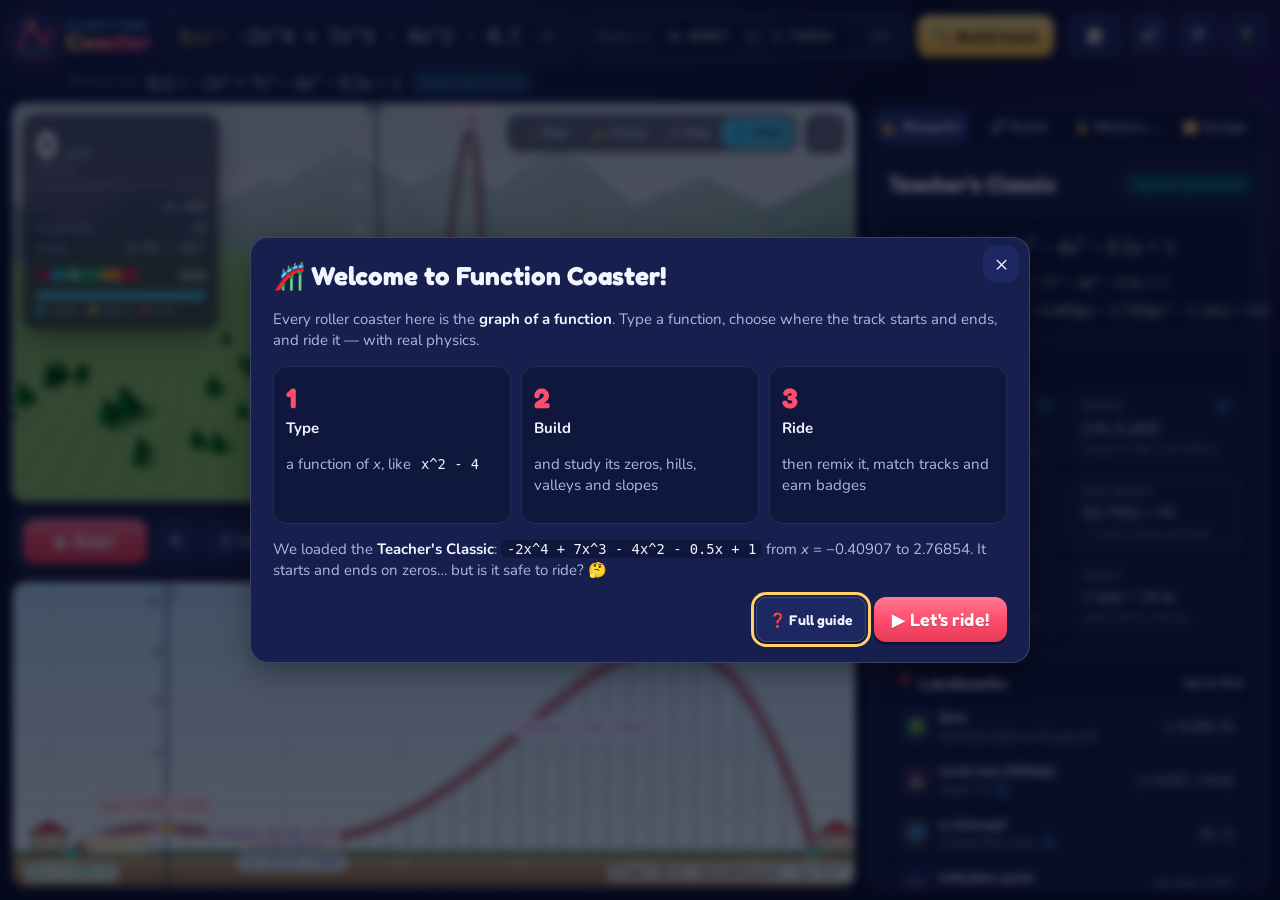
==== function-coaster-offline.html @ 8831b500 "Add Function Coaster: ride the graph of a function as a roller coaster A single-file web app for Alg" ====
<!DOCTYPE html>
<html lang="en">
<head>
<meta charset="utf-8">
<meta name="viewport" content="width=device-width, initial-scale=1">
<title>Function Coaster</title>
<meta name="description" content="Type a function, build a roller coaster from its graph, and ride it. Explore zeros, turning points, slope, concavity and transformations.">
<link rel="icon" href="data:image/svg+xml,%3Csvg xmlns='http://www.w3.org/2000/svg' viewBox='0 0 64 64'%3E%3Crect width='64' height='64' rx='14' fill='%230d1330'/%3E%3Cpath d='M6 50 C16 50 16 14 26 14 S36 44 44 44 S52 24 58 24' fill='none' stroke='%23ff4d6d' stroke-width='6' stroke-linecap='round'/%3E%3Ccircle cx='26' cy='14' r='5' fill='%23ffd166'/%3E%3C/svg%3E">
<link rel="preconnect" href="https://fonts.googleapis.com">
<link rel="preconnect" href="https://fonts.gstatic.com" crossorigin>
<link href="https://fonts.googleapis.com/css2?family=Fredoka:wght@500;600;700&family=Nunito:wght@500;700;800&display=swap" rel="stylesheet">
<script>document.documentElement.className += ' js';</script>
<style>
/* =====================================================================
   Function Coaster — styles
   ===================================================================== */
:root {
  --bg: #0b1030;
  --bg-2: #10173d;
  --panel: #161f4d;
  --panel-2: #1d2862;
  --panel-3: #25337a;
  --line: rgba(255, 255, 255, 0.09);
  --line-2: rgba(255, 255, 255, 0.16);
  --text: #f2f5ff;
  --muted: #aeb8e4;
  --dim: #7a86bd;
  --red: #ff4d6d;
  --red-2: #e63956;
  --orange: #ff9f43;
  --yellow: #ffd166;
  --green: #06d6a0;
  --teal: #2ec4b6;
  --blue: #4cc9f0;
  --purple: #a06cf0;
  --pink: #f15bb5;
  --radius: 14px;
  --font: 'Nunito', system-ui, -apple-system, 'Segoe UI', Roboto, sans-serif;
  --display: 'Fredoka', 'Nunito', system-ui, sans-serif;
  --math: 'STIX Two Math', 'Cambria Math', 'Latin Modern Math', 'Times New Roman', Times, serif;
  --mono: ui-monospace, 'SF Mono', 'Cascadia Code', 'Roboto Mono', Menlo, Consolas, monospace;
  --shadow: 0 10px 30px rgba(0, 0, 0, 0.35);
}
* { box-sizing: border-box; }
html, body { margin: 0; height: 100%; }
body {
  background: radial-gradient(1200px 600px at 20% -10%, #1b2766 0%, transparent 60%), radial-gradient(900px 500px at 110% 10%, #2a1a5e 0%, transparent 55%), var(--bg);
  color: var(--text);
  font-family: var(--font);
  font-size: 15px;
  line-height: 1.4;
  overflow: hidden;
}
button, input, select { font: inherit; color: inherit; }
button { cursor: pointer; }
:focus-visible { outline: 3px solid var(--yellow); outline-offset: 2px; }
[hidden] { display: none !important; }

/* shown only when scripts can't run (phone file previews) or the app fails to start */
.nojs-banner { display: none; margin: 12px; padding: 16px 18px; border-radius: 16px; background: linear-gradient(135deg, #3a2a7a, #1f2b66); border: 2px solid var(--yellow); color: var(--text); font-size: 16px; }
.nojs-banner b { font-family: var(--display); font-size: 19px; display: block; margin-bottom: 4px; }
.nojs-banner p { margin: 6px 0; color: var(--muted); }
.nojs-banner .nojs-small { font-size: 13px; word-break: break-all; }
.nojs-banner .nojs-small:empty { display: none; }
.nojs-link { display: inline-block; margin: 8px 0 4px; padding: 12px 20px; border-radius: 12px; background: var(--red); color: #fff; font-family: var(--display); font-weight: 700; font-size: 18px; text-decoration: none; box-shadow: 0 3px 0 rgba(0, 0, 0, 0.35); }
html:not(.js) .nojs-banner { display: block; }
html:not(.js) body { overflow: auto; }
html:not(.js) .app { height: auto; }
html:not(.js) .layout, html:not(.js) .subbar, html:not(.js) .match-bar, html:not(.js) .top-actions, html:not(.js) #btnBuild, html:not(.js) #btnKeypad, html:not(.js) #btnSnap { display: none !important; }

.app { display: grid; grid-template-rows: auto auto auto minmax(0, 1fr); grid-template-columns: minmax(0, 1fr); height: 100vh; height: 100dvh; }
.app > .topbar { grid-row: 1; }
.app > .subbar { grid-row: 2; }
.app > .match-bar { grid-row: 3; }
.app > .layout { grid-row: 4; }

/* ---------------------------------------------------------------- top bar */
.topbar {
  display: flex; align-items: center; gap: 14px; padding: 10px 14px 6px; flex-wrap: wrap; min-width: 0;
}
.brand { display: flex; align-items: center; gap: 10px; flex: none; }
.brand-logo { width: 42px; height: 42px; filter: drop-shadow(0 4px 10px rgba(255, 77, 109, 0.35)); }
.brand-text { display: flex; flex-direction: column; line-height: 0.95; font-family: var(--display); }
.brand-text .b1 { font-size: 13px; letter-spacing: 0.18em; text-transform: uppercase; color: var(--blue); font-weight: 600; }
.brand-text .b2 { font-size: 24px; font-weight: 700; background: linear-gradient(90deg, var(--yellow), var(--red) 60%, var(--pink)); -webkit-background-clip: text; background-clip: text; color: transparent; }

.fn-form { flex: 1; display: flex; align-items: center; gap: 10px; min-width: 0; }
.fn-field {
  flex: 1; min-width: 200px; display: flex; align-items: center; gap: 6px;
  background: var(--panel); border: 2px solid var(--line-2); border-radius: 14px; padding: 4px 6px 4px 12px;
  transition: border-color 0.15s, box-shadow 0.15s;
}
.fn-field:focus-within { border-color: var(--blue); box-shadow: 0 0 0 4px rgba(76, 201, 240, 0.18); }
.fn-field.err { border-color: var(--red); }
.fx { font-family: var(--math); font-size: 21px; color: var(--yellow); white-space: nowrap; }
.fn-input {
  flex: 1; min-width: 0; background: transparent; border: 0; outline: none; font-family: var(--mono); font-size: 19px; padding: 7px 4px; color: #fff;
}
.fn-input::placeholder { color: var(--dim); }
.dom-field { display: flex; align-items: center; gap: 6px; background: var(--panel); border: 2px solid var(--line-2); border-radius: 14px; padding: 4px 6px 4px 12px; flex: none; }
.dom-field:focus-within { border-color: var(--blue); }
.dom-field label { color: var(--muted); font-size: 14px; white-space: nowrap; }
.dom-field label i, .fx i { font-family: var(--math); }
.dom-input { width: 86px; background: var(--bg-2); border: 1px solid var(--line); border-radius: 8px; padding: 7px 6px; font-family: var(--mono); font-size: 14px; outline: none; }
.dom-input:focus { border-color: var(--blue); }
.dom-input.err { border-color: var(--red); }

.btn {
  border: 0; border-radius: 12px; padding: 10px 16px; font-family: var(--display); font-weight: 600; font-size: 16px; letter-spacing: 0.01em;
  box-shadow: 0 3px 0 rgba(0, 0, 0, 0.35); transition: transform 0.08s, filter 0.15s, box-shadow 0.08s; white-space: nowrap;
}
.btn:hover { filter: brightness(1.08); }
.btn:active { transform: translateY(2px); box-shadow: 0 1px 0 rgba(0, 0, 0, 0.35); }
.btn-build { background: linear-gradient(180deg, #ffe08a, var(--yellow) 45%, #f7b733); color: #3b2500; }
.btn-ride { background: linear-gradient(180deg, #ff7a93, var(--red) 50%, var(--red-2)); color: #fff; font-size: 18px; padding: 10px 18px; min-width: 124px; text-shadow: 0 1px 0 rgba(0, 0, 0, 0.25); }
.btn-ride.pulse { animation: pulse 1.6s ease-in-out infinite; }
@keyframes pulse { 0%, 100% { box-shadow: 0 3px 0 rgba(0,0,0,.35), 0 0 0 0 rgba(255, 77, 109, 0.55); } 50% { box-shadow: 0 3px 0 rgba(0,0,0,.35), 0 0 0 10px rgba(255, 77, 109, 0); } }
.btn-ghost { background: var(--panel-2); color: var(--text); border: 1px solid var(--line-2); }
.btn-small { padding: 6px 12px; font-size: 14px; border-radius: 10px; }
.btn-teal { background: linear-gradient(180deg, #37e0c2, var(--teal)); color: #002b26; }
.btn-blue { background: linear-gradient(180deg, #7fdcff, var(--blue)); color: #00283a; }
.btn-purple { background: linear-gradient(180deg, #b98cff, var(--purple)); color: #fff; }

.icon-btn {
  width: 40px; height: 40px; border-radius: 12px; border: 1px solid var(--line-2); background: var(--panel-2); display: inline-grid; place-items: center; font-size: 18px; flex: none;
  transition: background 0.15s, transform 0.08s;
}
.icon-btn:hover { background: var(--panel-3); }
.icon-btn:active { transform: translateY(1px); }
.icon-btn.subtle { width: auto; height: 34px; padding: 0 9px; background: transparent; border: 1px solid transparent; color: var(--muted); font-family: var(--math); font-size: 16px; }
.icon-btn.subtle:hover { background: var(--panel-2); color: var(--text); border-color: var(--line); }
.icon-btn.help { font-family: var(--display); font-weight: 700; color: var(--yellow); }
.icon-btn.glass { background: rgba(10, 16, 48, 0.55); backdrop-filter: blur(8px); -webkit-backdrop-filter: blur(8px); border-color: rgba(255,255,255,0.18); color: #fff; }
.top-actions { display: flex; gap: 8px; flex: none; }

.subbar { display: flex; align-items: center; gap: 16px; padding: 0 16px 6px 70px; min-height: 30px; flex-wrap: wrap; }
.fn-preview { font-family: var(--math); font-size: 19px; color: var(--muted); display: flex; align-items: center; gap: 10px; min-height: 28px; flex-wrap: wrap; }
.fn-preview .lbl { font-family: var(--font); font-size: 12px; text-transform: uppercase; letter-spacing: 0.08em; color: var(--dim); }
.fn-preview .expr { color: #fff; }
.fn-preview.err { color: #ffb3c0; font-family: var(--font); font-size: 15px; }
.fn-preview .fam { font-family: var(--font); font-size: 12px; padding: 2px 8px; border-radius: 999px; background: rgba(76, 201, 240, 0.15); color: var(--blue); border: 1px solid rgba(76, 201, 240, 0.35); }
.fn-preview .simplify { font-family: var(--font); font-size: 12px; }

.param-bar { display: flex; gap: 14px; flex-wrap: wrap; align-items: center; }
.param { display: flex; align-items: center; gap: 8px; background: var(--panel); border: 1px solid var(--line-2); border-radius: 999px; padding: 3px 10px 3px 12px; }
.param .pname { font-family: var(--math); font-style: italic; font-size: 18px; color: var(--pink); }
.param input[type=range] { width: 130px; accent-color: var(--pink); }
.param .pval { width: 62px; background: var(--bg-2); border: 1px solid var(--line); border-radius: 8px; padding: 3px 6px; font-family: var(--mono); font-size: 14px; }
.param .pplay { background: none; border: 0; color: var(--muted); font-size: 14px; padding: 0 2px; }
.param .pplay.on { color: var(--pink); }

.match-bar { margin: 0 14px 6px; padding: 8px 12px; border-radius: 12px; background: linear-gradient(90deg, rgba(160, 108, 240, 0.25), rgba(76, 201, 240, 0.18)); border: 1px solid rgba(160, 108, 240, 0.5); display: flex; align-items: center; gap: 14px; flex-wrap: wrap; }
.match-bar .mt { font-family: var(--display); font-weight: 600; font-size: 16px; }
.match-bar .meter { flex: 1; min-width: 160px; height: 14px; border-radius: 999px; background: rgba(0, 0, 0, 0.35); overflow: hidden; position: relative; }
.match-bar .meter > div { height: 100%; background: linear-gradient(90deg, var(--red), var(--yellow), var(--green)); border-radius: 999px; transition: width 0.4s; }
.match-bar .pct { font-family: var(--display); font-size: 20px; font-weight: 700; min-width: 70px; text-align: right; }
.match-bar .hint { color: var(--muted); font-size: 13px; }

/* ---------------------------------------------------------------- layout */
.layout { display: grid; grid-template-columns: minmax(0, 1fr) 400px; gap: 12px; padding: 0 12px 12px; min-height: 0; }
.stage { display: grid; grid-template-rows: minmax(0, 1.3fr) auto minmax(0, 1fr); gap: 8px; min-height: 0; }
.stage.only3d { grid-template-rows: minmax(0, 1fr) auto 0; }
.stage.only3d .view2d { display: none; }
.stage.only2d { grid-template-rows: 0 auto minmax(0, 1fr); }
.stage.only2d .view3d { visibility: hidden; }
.view { position: relative; border-radius: var(--radius); overflow: hidden; border: 1px solid var(--line-2); background: #0e1a3a; min-height: 0; }
.view3d { background: linear-gradient(#7fb7e8, #cfe8ff); }
.c3d-host, .c3d-host canvas { position: absolute; inset: 0; width: 100%; height: 100%; display: block; }
.c3d-host canvas { touch-action: none; }
.view2d canvas { position: absolute; inset: 0; width: 100%; height: 100%; display: block; cursor: crosshair; touch-action: none; }
.view:fullscreen { border-radius: 0; }

.loading3d { position: absolute; inset: 0; display: grid; place-content: center; justify-items: center; gap: 14px; font-family: var(--display); font-size: 18px; color: #0b1a3a; background: linear-gradient(#8cc3f0, #dff0ff); }
.spinner { width: 46px; height: 46px; border-radius: 50%; border: 5px solid rgba(11, 26, 58, 0.2); border-top-color: var(--red); animation: spin 0.9s linear infinite; }
@keyframes spin { to { transform: rotate(360deg); } }
.fallback3d { position: absolute; inset: 0; display: grid; place-content: center; text-align: center; padding: 24px; gap: 10px; color: #0b1a3a; background: linear-gradient(#a7d3f5, #e8f5ff); }
.fallback3d h3 { margin: 0; font-family: var(--display); }

.vignette { position: absolute; inset: 0; pointer-events: none; opacity: 0; transition: opacity 0.12s; }

/* HUD */
.hud { position: absolute; z-index: 3; }
.hud-left {
  left: 10px; top: 10px; width: 196px; padding: 10px 12px; border-radius: 14px;
  background: rgba(10, 16, 48, 0.62); backdrop-filter: blur(10px); -webkit-backdrop-filter: blur(10px);
  border: 1px solid rgba(255, 255, 255, 0.15); box-shadow: var(--shadow); font-size: 13px;
}
.hud-speed { display: flex; align-items: baseline; gap: 6px; font-family: var(--display); }
.hud-speed .big { font-size: 38px; font-weight: 700; line-height: 1; font-variant-numeric: tabular-nums; }
.hud-speed .unit { color: var(--muted); font-size: 15px; }
.hud-sub { color: var(--muted); font-size: 12px; margin-top: -2px; }
.hud-bar { height: 6px; border-radius: 999px; background: rgba(255, 255, 255, 0.12); margin: 6px 0 8px; overflow: hidden; }
.hud-bar > div { height: 100%; width: 0; background: linear-gradient(90deg, var(--green), var(--yellow), var(--red)); border-radius: 999px; }
.hud-rows > div { display: flex; justify-content: space-between; gap: 8px; padding: 1px 0; }
.hud-rows .k { color: var(--muted); }
.hud-rows .k i { font-family: var(--math); }
.hud-rows .v { font-family: var(--mono); font-variant-numeric: tabular-nums; }
.gmeter { margin-top: 8px; display: flex; align-items: center; gap: 8px; }
.gm-scale { position: relative; flex: 1; height: 12px; border-radius: 6px; overflow: hidden; display: flex; }
.gm-zone { height: 100%; }
.z-red1 { flex: 1.5; background: #b0203b; }
.z-air { flex: 1.5; background: #3aa7d8; }
.z-ok { flex: 4; background: #2bb673; }
.z-heavy { flex: 2; background: #f29a2e; }
.z-red2 { flex: 2; background: #d62d4a; }
.gm-needle { position: absolute; top: -2px; bottom: -2px; width: 4px; margin-left: -2px; background: #fff; border-radius: 2px; box-shadow: 0 0 6px rgba(0, 0, 0, 0.6); left: 27.3%; transition: left 0.05s linear; }
.gm-val { font-family: var(--display); font-weight: 600; width: 58px; text-align: right; font-variant-numeric: tabular-nums; }
.energy { margin-top: 8px; }
.en-bar { display: flex; height: 8px; border-radius: 999px; overflow: hidden; background: rgba(255, 255, 255, 0.1); }
.en { height: 100%; width: 0; transition: width 0.08s linear; }
.en.pe, .en-legend .pe::before { background: var(--blue); }
.en.ke, .en-legend .ke::before { background: var(--yellow); }
.en.heat, .en-legend .heat::before { background: var(--red); }
.en-legend { display: flex; gap: 10px; font-size: 11px; color: var(--muted); margin-top: 3px; }
.en-legend span::before { content: ''; display: inline-block; width: 8px; height: 8px; border-radius: 2px; margin-right: 4px; }

.hud-right { right: 10px; top: 10px; display: flex; gap: 8px; align-items: flex-start; }
.seg { display: inline-flex; background: var(--panel-2); border: 1px solid var(--line-2); border-radius: 12px; padding: 3px; gap: 2px; }
.seg button { border: 0; background: transparent; padding: 6px 10px; border-radius: 9px; font-size: 13px; font-weight: 700; color: var(--muted); white-space: nowrap; }
.seg button:hover { color: var(--text); background: rgba(255, 255, 255, 0.06); }
.seg button.on { background: var(--blue); color: #002436; }
.cam-seg { background: rgba(10, 16, 48, 0.55); backdrop-filter: blur(8px); -webkit-backdrop-filter: blur(8px); border-color: rgba(255,255,255,0.18); }
.cam-seg button { color: #dfe6ff; }

.status-chip {
  position: absolute; z-index: 3; top: 12px; left: 50%; transform: translateX(-50%); padding: 7px 16px; border-radius: 999px;
  font-family: var(--display); font-weight: 700; font-size: 17px; letter-spacing: 0.03em; background: rgba(10, 16, 48, 0.72); border: 1px solid rgba(255, 255, 255, 0.2);
  backdrop-filter: blur(8px); -webkit-backdrop-filter: blur(8px); white-space: nowrap;
}
.status-chip.air { background: rgba(58, 167, 216, 0.85); }
.status-chip.heavy { background: rgba(242, 154, 46, 0.88); color: #2b1500; }
.status-chip.lift { background: rgba(255, 209, 102, 0.9); color: #3b2500; }
.status-chip.fly { background: rgba(160, 108, 240, 0.9); }
.narration {
  position: absolute; z-index: 3; left: 50%; bottom: 14px; transform: translateX(-50%); max-width: min(760px, calc(100% - 40px));
  display: flex; flex-direction: column; align-items: center; gap: 6px; pointer-events: none;
}
.narr-line {
  background: rgba(8, 12, 36, 0.8); border: 1px solid rgba(255, 255, 255, 0.16); border-radius: 12px; padding: 7px 14px; font-size: 15px; text-align: center;
  box-shadow: var(--shadow); animation: narrIn 0.25s ease-out; backdrop-filter: blur(6px); -webkit-backdrop-filter: blur(6px);
}
.narr-line i { font-family: var(--math); }
.narr-line.fade { opacity: 0; transition: opacity 0.6s; }
@keyframes narrIn { from { transform: translateY(8px); opacity: 0; } to { transform: none; opacity: 1; } }

.results {
  position: fixed; z-index: 45; inset: 0; display: grid; place-items: center; background: rgba(6, 10, 30, 0.55); backdrop-filter: blur(3px); -webkit-backdrop-filter: blur(3px);
  padding: 16px; overflow: auto;
}
.results-card { width: min(560px, 100%); background: var(--panel); border: 1px solid var(--line-2); border-radius: 18px; padding: 18px 20px; box-shadow: var(--shadow); animation: pop 0.3s cubic-bezier(.2, 1.4, .4, 1); }
@keyframes pop { from { transform: scale(0.9); opacity: 0; } to { transform: none; opacity: 1; } }
.results-card h2 { margin: 0 0 4px; font-family: var(--display); font-size: 26px; }
.results-card .sub { color: var(--muted); margin-bottom: 12px; }
.results-card .actions { display: flex; gap: 8px; justify-content: flex-end; margin-top: 14px; flex-wrap: wrap; }

/* ratings */
.ratings { display: grid; gap: 8px; }
.rating { display: grid; grid-template-columns: 100px 1fr minmax(96px, auto); align-items: center; gap: 10px; }
.rating .rl { font-weight: 800; font-size: 13px; }
.rating .rb { height: 12px; border-radius: 999px; background: rgba(255, 255, 255, 0.08); overflow: hidden; }
.rating .rb > div { height: 100%; border-radius: 999px; }
.rating .rv { font-family: var(--display); font-size: 14px; text-align: right; white-space: nowrap; }
.rating.ex .rb > div { background: linear-gradient(90deg, #1ec98e, var(--green)); }
.rating.in .rb > div { background: linear-gradient(90deg, var(--orange), #ff6b3d); }
.rating.na .rb > div { background: linear-gradient(90deg, #8a63e8, var(--purple)); }
.stat-grid { display: grid; grid-template-columns: repeat(3, minmax(0, 1fr)); gap: 8px; margin-top: 12px; }
.stat { background: var(--bg-2); border: 1px solid var(--line); border-radius: 12px; padding: 8px 10px; min-width: 0; }
.stat .sl { font-size: 11px; color: var(--muted); text-transform: uppercase; letter-spacing: 0.06em; }
.stat .sv { font-family: var(--display); font-size: 19px; font-weight: 600; white-space: nowrap; overflow: hidden; text-overflow: ellipsis; }
.stat .ss { font-size: 12px; color: var(--dim); }
.stat .ss i { font-family: var(--math); }

/* ---------------------------------------------------------------- controls */
.controlbar {
  display: flex; align-items: center; gap: 10px; padding: 8px 10px; border-radius: var(--radius); background: var(--panel); border: 1px solid var(--line-2); flex-wrap: wrap;
}
.ctl-group { display: flex; align-items: center; gap: 8px; }
.ctl-label { font-size: 12px; text-transform: uppercase; letter-spacing: 0.08em; color: var(--dim); font-weight: 800; }
select { background: var(--panel-2); border: 1px solid var(--line-2); border-radius: 10px; padding: 7px 10px; font-size: 14px; font-weight: 700; }
.launch-ctl { display: inline-flex; align-items: center; gap: 6px; }
.launch-ctl input { width: 110px; accent-color: var(--red); }
.launch-ctl output { font-family: var(--mono); font-size: 13px; min-width: 64px; }
.mini-btn { border: 1px solid var(--line-2); background: var(--panel-2); border-radius: 8px; padding: 3px 8px; font-size: 12px; font-weight: 800; color: var(--muted); }
.mini-btn:hover { color: var(--text); }
.toggle { display: inline-flex; align-items: center; gap: 6px; font-size: 14px; font-weight: 700; color: var(--muted); cursor: pointer; user-select: none; }
.toggle input { accent-color: var(--purple); width: 16px; height: 16px; }
.toggle:has(input:checked) { color: var(--text); }
.spacer { flex: 1; }

/* ---------------------------------------------------------------- 2D graph overlays */
.graph-tools { position: absolute; top: 8px; right: 8px; display: flex; gap: 5px; flex-wrap: wrap; justify-content: flex-end; max-width: 70%; z-index: 2; }
.chip {
  border: 1px solid rgba(20, 40, 90, 0.22); background: rgba(255, 255, 255, 0.82); color: #1d2c55; border-radius: 999px; padding: 4px 10px; font-size: 12px; font-weight: 800;
  box-shadow: 0 1px 3px rgba(0, 0, 0, 0.12);
}
.chip:hover { background: #fff; }
.chip.on { background: #1d2c55; color: #fff; border-color: #1d2c55; }
.graph-readout {
  position: absolute; left: 8px; top: 8px; z-index: 2; background: rgba(255, 255, 255, 0.88); color: #16244d; border-radius: 10px; padding: 5px 10px; font-size: 13px;
  font-family: var(--mono); box-shadow: 0 1px 4px rgba(0, 0, 0, 0.15); pointer-events: none; min-height: 26px;
}
.graph-readout:empty { display: none; }
.graph-readout i { font-family: var(--math); }
.predict-prompt { position: absolute; left: 50%; bottom: 12px; transform: translateX(-50%); z-index: 3; background: var(--purple); color: #fff; padding: 8px 16px; border-radius: 999px; font-weight: 800; box-shadow: var(--shadow); animation: bob 1.2s ease-in-out infinite; white-space: nowrap; }
@keyframes bob { 50% { transform: translate(-50%, -4px); } }

/* ---------------------------------------------------------------- sidebar */
.sidebar { display: grid; grid-template-rows: auto minmax(0, 1fr); min-height: 0; background: var(--panel); border: 1px solid var(--line-2); border-radius: var(--radius); overflow: hidden; }
.tabs { display: grid; grid-template-columns: repeat(4, 1fr); gap: 4px; padding: 6px; background: var(--bg-2); border-bottom: 1px solid var(--line); }
.tabs button { border: 0; background: transparent; padding: 8px 4px; border-radius: 10px; font-weight: 800; font-size: 13px; color: var(--muted); white-space: nowrap; position: relative; overflow: hidden; text-overflow: ellipsis; }
.tabs button:hover { color: var(--text); background: rgba(255, 255, 255, 0.05); }
.tabs button.on { background: var(--panel-3); color: #fff; }
.badge { display: inline-block; min-width: 18px; padding: 0 5px; border-radius: 999px; background: var(--red); color: #fff; font-size: 11px; line-height: 18px; margin-left: 2px; }
.badge:empty { display: none; }
.tab-panels { min-height: 0; overflow: hidden; position: relative; }
.tab-panel { position: absolute; inset: 0; overflow-y: auto; padding: 12px; display: none; scrollbar-width: thin; scrollbar-color: var(--panel-3) transparent; }
.tab-panel.on { display: block; }

.card { background: var(--bg-2); border: 1px solid var(--line); border-radius: 14px; padding: 12px; margin-bottom: 10px; }
.card h3 { margin: 0 0 8px; font-family: var(--display); font-size: 17px; font-weight: 600; display: flex; align-items: center; gap: 8px; }
.card h3 .grow { flex: 1; }
.card h4 { margin: 10px 0 6px; font-size: 12px; text-transform: uppercase; letter-spacing: 0.08em; color: var(--dim); }
.card p { margin: 6px 0; color: var(--muted); }
.card .note { font-size: 13px; color: var(--muted); }
.kv { display: grid; grid-template-columns: auto 1fr; gap: 4px 12px; font-size: 14px; }
.kv > .k { color: var(--muted); }
.kv > .v { text-align: right; font-family: var(--math); font-size: 16px; }
.math { font-family: var(--math); font-size: 17px; }
.math i, i.m-x, i.m-param, i.m-c { font-family: var(--math); }
.m-param { color: var(--pink); }
.m-fn { font-style: normal; }
.m-frac { display: inline-flex; flex-direction: column; vertical-align: middle; text-align: center; margin: 0 2px; font-size: 0.92em; }
.m-frac > .m-fn-num { border-bottom: 1.5px solid currentColor; padding: 0 3px 1px; }
.m-frac > .m-fn-den { padding: 1px 3px 0; }
.m-rad { border-top: 1.5px solid currentColor; padding: 0 2px; margin-left: 1px; }
sup { font-size: 0.7em; }

.name-row { display: flex; align-items: center; gap: 8px; margin-bottom: 8px; }
.name-input { flex: 1; min-width: 0; background: transparent; border: 1px dashed transparent; border-radius: 8px; padding: 4px 6px; font-family: var(--display); font-size: 22px; font-weight: 700; color: #fff; }
.name-input:hover { border-color: var(--line-2); }
.name-input:focus { border-style: solid; border-color: var(--blue); outline: none; background: var(--bg); }
.fam-badge { font-size: 12px; font-weight: 800; padding: 3px 10px; border-radius: 999px; background: rgba(6, 214, 160, 0.14); border: 1px solid rgba(6, 214, 160, 0.4); color: var(--green); white-space: nowrap; }
.big-fn { font-family: var(--math); font-size: 21px; padding: 6px 0 2px; overflow-x: auto; white-space: nowrap; scrollbar-width: thin; }
.alt-forms { display: grid; gap: 4px; margin-top: 6px; }
.alt-forms > div { display: flex; gap: 8px; align-items: baseline; font-size: 13px; color: var(--muted); }
.alt-forms .math { color: var(--text); font-size: 16px; overflow-x: auto; white-space: nowrap; scrollbar-width: thin; }
.alt-forms .math.wrap { white-space: normal; }
.alt-forms > div > span:first-child { flex: none; min-width: 92px; }

.tiles { display: grid; grid-template-columns: repeat(2, minmax(0, 1fr)); gap: 8px; }
.tile { background: var(--panel); border: 1px solid var(--line); border-radius: 12px; padding: 8px 10px; min-width: 0; }
.tile .tl { font-size: 11px; color: var(--muted); text-transform: uppercase; letter-spacing: 0.06em; display: flex; justify-content: space-between; gap: 6px; }
.tile .tv { font-family: var(--math); font-size: 17px; margin-top: 2px; white-space: nowrap; overflow-x: auto; scrollbar-width: none; }
.tile .ts { font-size: 12px; color: var(--dim); }
.tile.good { border-color: rgba(6, 214, 160, 0.45); }
.tile.warn { border-color: rgba(255, 159, 67, 0.55); }

.lm-list { display: grid; gap: 4px; }
.lm {
  display: grid; grid-template-columns: 28px 1fr auto; align-items: center; gap: 8px; padding: 6px 8px; border-radius: 10px; background: var(--panel); border: 1px solid transparent; cursor: pointer; text-align: left; width: 100%;
}
.lm:hover { border-color: var(--line-2); background: var(--panel-2); }
.lm .ic { width: 26px; height: 26px; border-radius: 8px; display: grid; place-items: center; font-size: 14px; }
.lm .lt { font-weight: 800; font-size: 13px; }
.lm .ld { font-size: 12px; color: var(--muted); }
.lm .lc { font-family: var(--math); font-size: 15px; white-space: nowrap; }
.ic.zero { background: rgba(6, 214, 160, 0.2); }
.ic.max { background: rgba(255, 77, 109, 0.2); }
.ic.min { background: rgba(76, 201, 240, 0.2); }
.ic.inf { background: rgba(160, 108, 240, 0.22); }
.ic.yint { background: rgba(255, 209, 102, 0.22); }
.ic.gap { background: rgba(255, 159, 67, 0.22); }
.what { display: inline-grid; place-items: center; width: 16px; height: 16px; border-radius: 50%; background: rgba(76, 201, 240, 0.16); color: var(--blue); font-family: var(--font); font-style: normal; font-size: 11px; font-weight: 800; cursor: pointer; vertical-align: middle; margin-left: 2px; }
.what:hover { background: var(--blue); color: #002436; }
.intervals { font-family: var(--math); font-size: 15px; line-height: 1.6; }
.intervals .up { color: var(--green); }
.intervals .down { color: #ff8fa3; }
.intervals .flat { color: var(--muted); }
.callout { border-radius: 12px; padding: 8px 10px; font-size: 13px; margin-top: 8px; display: flex; gap: 8px; align-items: flex-start; }
.callout.info { background: rgba(76, 201, 240, 0.12); border: 1px solid rgba(76, 201, 240, 0.3); }
.callout.warn { background: rgba(255, 159, 67, 0.12); border: 1px solid rgba(255, 159, 67, 0.35); }
.callout.bad { background: rgba(255, 77, 109, 0.12); border: 1px solid rgba(255, 77, 109, 0.35); }
.callout.good { background: rgba(6, 214, 160, 0.12); border: 1px solid rgba(6, 214, 160, 0.35); }
.callout i { font-family: var(--math); }
.ride-log { max-height: 180px; overflow-y: auto; font-size: 13px; color: var(--muted); display: grid; gap: 3px; }
.ride-log .t { color: var(--dim); font-family: var(--mono); font-size: 11px; margin-right: 6px; }

/* remix */
.mut-grid { display: grid; grid-template-columns: repeat(2, minmax(0, 1fr)); gap: 8px; }
.mut {
  background: var(--panel); border: 1px solid var(--line); border-radius: 12px; padding: 8px; text-align: left; display: grid; gap: 4px; transition: border-color 0.15s, transform 0.1s;
}
.mut:hover { border-color: var(--blue); transform: translateY(-1px); }
.mut .mh { font-weight: 800; font-size: 13px; display: flex; gap: 6px; align-items: center; }
.mut .mr { font-family: var(--math); font-size: 15px; color: var(--yellow); white-space: nowrap; overflow: hidden; text-overflow: ellipsis; }
.mut .md { font-size: 12px; color: var(--muted); line-height: 1.3; }
.mut svg { width: 100%; height: 44px; display: block; background: rgba(0, 0, 0, 0.18); border-radius: 8px; }
.mut .stats-row { display: flex; gap: 6px; flex-wrap: wrap; font-size: 11px; }
.pill { font-size: 11px; font-weight: 800; padding: 2px 7px; border-radius: 999px; background: rgba(255, 255, 255, 0.08); color: var(--muted); white-space: nowrap; }
.pill.good { background: rgba(6, 214, 160, 0.18); color: var(--green); }
.pill.bad { background: rgba(255, 77, 109, 0.18); color: #ff8fa3; }
.pill.warn { background: rgba(255, 159, 67, 0.18); color: var(--orange); }
.tip { display: grid; grid-template-columns: 30px 1fr; gap: 8px; padding: 8px; border-radius: 12px; background: var(--panel); border: 1px solid var(--line); margin-bottom: 6px; }
.tip .ti { font-size: 20px; text-align: center; }
.tip .tt { font-size: 13px; }
.tip .tt b { color: #fff; }
.tip .tt i { font-family: var(--math); }
.tip .ta { margin-top: 6px; display: flex; gap: 6px; flex-wrap: wrap; }
.lab-row { display: flex; gap: 8px; align-items: center; margin-bottom: 8px; flex-wrap: wrap; }
.gen { font-size: 12px; color: var(--muted); }

/* presets */
.preset-list { display: grid; gap: 6px; }
.preset { display: grid; grid-template-columns: 70px 1fr; gap: 10px; align-items: center; padding: 6px; border-radius: 12px; background: var(--panel); border: 1px solid var(--line); text-align: left; }
.preset:hover { border-color: var(--yellow); }
.preset svg { width: 70px; height: 40px; background: rgba(0, 0, 0, 0.2); border-radius: 8px; }
.preset .pn { font-weight: 800; font-size: 14px; }
.preset .pf { font-family: var(--math); font-size: 14px; color: var(--muted); white-space: nowrap; overflow: hidden; text-overflow: ellipsis; }
.preset .pt { display: flex; gap: 4px; flex-wrap: wrap; margin-top: 2px; }

/* missions */
.progress { height: 10px; border-radius: 999px; background: rgba(255, 255, 255, 0.08); overflow: hidden; margin: 6px 0 2px; }
.progress > div { height: 100%; background: linear-gradient(90deg, var(--yellow), var(--orange)); border-radius: 999px; transition: width 0.5s; }
.mission { display: grid; grid-template-columns: 40px 1fr; gap: 10px; padding: 8px; border-radius: 12px; background: var(--panel); border: 1px solid var(--line); margin-bottom: 6px; }
.mission.done { border-color: rgba(255, 209, 102, 0.55); background: linear-gradient(90deg, rgba(255, 209, 102, 0.12), transparent); }
.mission .mi { width: 40px; height: 40px; border-radius: 12px; display: grid; place-items: center; font-size: 22px; background: var(--panel-2); filter: grayscale(0.85); opacity: 0.7; }
.mission.done .mi { filter: none; opacity: 1; background: rgba(255, 209, 102, 0.2); }
.mission .mt { font-weight: 800; }
.mission .mdsc { font-size: 13px; color: var(--muted); }
.mission .mc { font-size: 11px; color: var(--blue); font-weight: 800; text-transform: uppercase; letter-spacing: 0.06em; }
.mission details { font-size: 12px; color: var(--muted); margin-top: 3px; }
.mission summary { cursor: pointer; color: var(--dim); font-weight: 800; }
.match-level { display: grid; grid-template-columns: 1fr auto; gap: 8px; align-items: center; padding: 8px 10px; border-radius: 12px; background: var(--panel); border: 1px solid var(--line); margin-bottom: 6px; text-align: left; width: 100%; }
.match-level:hover { border-color: var(--purple); }
.match-level .stars { color: var(--yellow); letter-spacing: 2px; font-size: 15px; }
.match-level .ml-n { font-weight: 800; }
.match-level .ml-c { font-size: 12px; color: var(--muted); }

/* garage */
.hof { display: grid; grid-template-columns: repeat(2, minmax(0, 1fr)); gap: 6px; }
.hof-item { background: var(--panel); border: 1px solid var(--line); border-radius: 12px; padding: 7px 9px; text-align: left; min-width: 0; }
.hof-item:hover { border-color: var(--yellow); }
.hof-item .hl { font-size: 11px; text-transform: uppercase; letter-spacing: 0.06em; color: var(--muted); }
.hof-item .hv { font-family: var(--display); font-size: 17px; font-weight: 600; }
.hof-item .hn { font-size: 12px; color: var(--dim); white-space: nowrap; overflow: hidden; text-overflow: ellipsis; }
.hist { display: grid; grid-template-columns: 76px 1fr auto; gap: 10px; align-items: center; padding: 7px; border-radius: 12px; background: var(--panel); border: 1px solid var(--line); margin-bottom: 6px; }
.hist:hover { border-color: var(--line-2); }
.hist.current { border-color: var(--blue); }
.hist svg { width: 76px; height: 44px; background: rgba(0, 0, 0, 0.2); border-radius: 8px; cursor: pointer; }
.hist .hn { font-weight: 800; font-size: 14px; white-space: nowrap; overflow: hidden; text-overflow: ellipsis; cursor: pointer; }
.hist .hf { font-family: var(--math); font-size: 13px; color: var(--muted); white-space: nowrap; overflow: hidden; text-overflow: ellipsis; }
.hist .hs { display: flex; gap: 4px; flex-wrap: wrap; margin-top: 2px; }
.hist .hb { display: flex; flex-direction: column; gap: 4px; }
.hist .hb button { border: 0; background: transparent; font-size: 15px; padding: 2px 4px; border-radius: 6px; color: var(--dim); }
.hist .hb button:hover { background: var(--panel-2); color: var(--text); }
.hist .hb button.fav { color: var(--yellow); }
.row { display: flex; gap: 8px; flex-wrap: wrap; align-items: center; }
.search { width: 100%; background: var(--panel); border: 1px solid var(--line-2); border-radius: 10px; padding: 7px 10px; margin-bottom: 8px; outline: none; }
.search:focus { border-color: var(--blue); }
.empty { color: var(--dim); text-align: center; padding: 20px 10px; font-size: 14px; }

/* ---------------------------------------------------------------- modal, toasts, keypad */
.modal { position: fixed; inset: 0; z-index: 50; background: rgba(4, 7, 22, 0.66); display: grid; place-items: center; padding: 16px; backdrop-filter: blur(4px); -webkit-backdrop-filter: blur(4px); }
.modal-card { position: relative; width: min(780px, 100%); max-height: calc(100vh - 32px); overflow-y: auto; background: var(--panel); border: 1px solid var(--line-2); border-radius: 18px; padding: 20px 22px; box-shadow: var(--shadow); animation: pop 0.25s ease-out; }
.modal-x { position: absolute; right: 10px; top: 8px; width: 36px; height: 36px; border: 0; border-radius: 10px; background: var(--panel-2); font-size: 22px; line-height: 1; }
.modal-body h2 { font-family: var(--display); margin: 0 0 8px; font-size: 26px; }
.modal-body h3 { font-family: var(--display); margin: 16px 0 6px; font-size: 18px; color: var(--yellow); }
.modal-body p, .modal-body li { color: var(--muted); }
.modal-body b { color: var(--text); }
.modal-body code { font-family: var(--mono); background: var(--bg-2); padding: 1px 6px; border-radius: 6px; color: var(--text); font-size: 0.92em; }
.modal-body .steps { display: grid; grid-template-columns: repeat(3, minmax(0, 1fr)); gap: 10px; margin: 12px 0; }
.modal-body .step { background: var(--bg-2); border: 1px solid var(--line); border-radius: 14px; padding: 12px; }
.modal-body .step .n { font-family: var(--display); font-size: 28px; color: var(--red); font-weight: 700; }
.syntax { display: grid; grid-template-columns: repeat(2, minmax(0, 1fr)); gap: 4px 16px; font-size: 14px; }
.syntax > div { display: flex; justify-content: space-between; gap: 10px; border-bottom: 1px dashed var(--line); padding: 3px 0; }
.gloss dt { font-weight: 800; color: var(--text); margin-top: 8px; }
.gloss dd { margin: 2px 0 0 0; color: var(--muted); }
.gloss dd i { font-family: var(--math); }
.settings-grid { display: grid; grid-template-columns: 1fr auto; gap: 10px 16px; align-items: center; }
.settings-grid .sd { font-size: 12px; color: var(--dim); }
.settings-grid label { font-weight: 800; }
.modal-actions { display: flex; gap: 8px; justify-content: flex-end; margin-top: 16px; flex-wrap: wrap; }
textarea.code { width: 100%; min-height: 90px; background: var(--bg-2); border: 1px solid var(--line-2); border-radius: 10px; padding: 8px; font-family: var(--mono); font-size: 13px; color: var(--text); }

.toasts { position: fixed; right: 16px; bottom: 16px; z-index: 60; display: grid; gap: 8px; width: min(380px, calc(100vw - 32px)); pointer-events: none; }
.toast { pointer-events: auto; background: var(--panel-2); border: 1px solid var(--line-2); border-left: 5px solid var(--blue); border-radius: 12px; padding: 10px 12px; box-shadow: var(--shadow); animation: toastIn 0.3s ease-out; font-size: 14px; }
.toast.badge-toast { border-left-color: var(--yellow); background: linear-gradient(90deg, #3a3170, var(--panel-2)); }
.toast.err { border-left-color: var(--red); }
.toast .tt { font-family: var(--display); font-weight: 700; font-size: 16px; }
.toast.out { opacity: 0; transform: translateX(20px); transition: all 0.4s; }
@keyframes toastIn { from { opacity: 0; transform: translateX(30px); } to { opacity: 1; transform: none; } }
.confetti { position: fixed; inset: 0; width: 100%; height: 100%; pointer-events: none; z-index: 70; }

.keypad { position: fixed; z-index: 40; background: var(--panel-2); border: 1px solid var(--line-2); border-radius: 14px; padding: 8px; display: grid; grid-template-columns: repeat(6, 52px); gap: 6px; box-shadow: var(--shadow); }
.keypad button { height: 40px; border-radius: 10px; border: 1px solid var(--line-2); background: var(--panel); font-family: var(--math); font-size: 17px; }
.keypad button:hover { background: var(--panel-3); }

/* ---------------------------------------------------------------- responsive */
@media (max-width: 1600px) {
  .ctl-label { display: none; }
}
@media (max-width: 1320px) {
  .txt-wide { display: none; }
  .controlbar { gap: 8px; }
}
@media (max-width: 1180px) {
  .layout { grid-template-columns: minmax(0, 1fr) 340px; }
  .brand-text { display: none; }
  .subbar { padding-left: 16px; }
  .topbar { gap: 10px; }
  .fn-form { gap: 8px; }
  .dom-input { width: 80px; font-size: 13.5px; }
  .txt-mid { display: none; }
  .tabs button { font-size: 12px; padding: 8px 2px; }
}
@media (max-width: 980px) {
  body { overflow: auto; }
  .app { height: auto; min-height: 100vh; }
  .topbar { flex-wrap: wrap; }
  .fn-form { flex-wrap: wrap; order: 3; flex-basis: 100%; }
  .fn-field { flex-basis: 100%; }
  .top-actions { margin-left: auto; }
  .brand-text { display: flex; }
  .layout { grid-template-columns: minmax(0, 1fr); }
  .stage { grid-template-rows: 56vh auto 42vh; }
  .stage.only3d { grid-template-rows: 70vh auto 0; }
  .stage.only2d { grid-template-rows: 0 auto 60vh; }
  .sidebar { min-height: 70vh; }
  .hud-left { width: 170px; padding: 8px 10px; }
  .hud-speed .big { font-size: 30px; }
}
@media (max-width: 700px) {
  .cam-txt { display: none; }
}
@media (max-width: 560px) {
  body { font-size: 14px; }
  .topbar { padding: 8px 10px 4px; gap: 8px; }
  .brand-logo { width: 34px; height: 34px; }
  .brand-text .b2 { font-size: 20px; }
  #btnSurprise { padding: 8px 10px; font-size: 14px; }
  .dom-field { flex-wrap: wrap; flex: 1; }
  .dom-input { width: 70px; }
  .btn-build { flex: 1; }
  .layout { padding: 0 8px 8px; }
  .stage { grid-template-rows: 58vh auto 44vh; }
  .hud-left { transform: scale(0.82); transform-origin: top left; }
  .hud-rows, .energy { display: none; }
  .cam-seg button { padding: 5px 7px; font-size: 12px; }
  .controlbar { gap: 8px; }
  #viewSeg { display: none; }
  .modal-body .steps { grid-template-columns: 1fr; }
  .syntax { grid-template-columns: 1fr; }
  .stat-grid { grid-template-columns: repeat(2, minmax(0, 1fr)); }
  .rating { grid-template-columns: 84px 1fr 92px; }
  .keypad { grid-template-columns: repeat(5, 48px); }
}
@media (prefers-reduced-motion: reduce) {
  *, *::before, *::after { animation-duration: 0.01ms !important; transition-duration: 0.01ms !important; }
}

</style>
</head>
<body>
<div class="nojs-banner" role="alert">
  <b>📱 Function Coaster can't run in this viewer.</b>
  <p>It's an interactive app, so it needs a real web browser. Phone previews of files sent by text, email or chat can't run it.</p>
  <a class="nojs-link" href="https://hackthemarket.github.io/functional_rollercoaster/">▶ Open the web version</a>
  <p class="nojs-small">https://hackthemarket.github.io/functional_rollercoaster/<br>On a computer, you can also open this file in Chrome, Edge, Safari or Firefox.</p>
  <p class="nojs-small" id="nojsDetail"></p>
</div>
<div id="app" class="app">
  <header class="topbar">
    <div class="brand" aria-label="Function Coaster">
      <svg class="brand-logo" viewBox="0 0 64 64" aria-hidden="true"><rect width="64" height="64" rx="14" fill="#1f2b66"/><path d="M6 50 C16 50 16 14 26 14 S36 44 44 44 S52 24 58 24" fill="none" stroke="#ff4d6d" stroke-width="6" stroke-linecap="round"/><path d="M6 56 H58" stroke="#4cc9f0" stroke-width="3" stroke-linecap="round" opacity=".7"/><circle cx="26" cy="14" r="5" fill="#ffd166"/></svg>
      <div class="brand-text"><span class="b1">Function</span><span class="b2">Coaster</span></div>
    </div>
    <form id="fnForm" class="fn-form" autocomplete="off">
      <div class="fn-field">
        <label for="fnInput" class="fx">f(<i>x</i>)&nbsp;=</label>
        <input id="fnInput" class="fn-input" type="text" spellcheck="false" autocapitalize="off" autocorrect="off" aria-describedby="fnPreview" value="-2x^4 + 7x^3 - 4x^2 - 0.5x + 1">
        <button type="button" id="btnKeypad" class="icon-btn subtle" title="Math symbols keypad" aria-label="Math symbols keypad">√x</button>
      </div>
      <div class="dom-field">
        <label for="domA">from <i>x</i>&nbsp;=</label>
        <input id="domA" class="dom-input" type="text" spellcheck="false" aria-label="Track starts at x" value="-0.40907">
        <label for="domB">to</label>
        <input id="domB" class="dom-input" type="text" spellcheck="false" aria-label="Track ends at x" value="2.76854">
        <button type="button" id="btnSnap" class="icon-btn subtle" title="Snap both ends of the track to the nearest zeros (ground level)" aria-label="Snap ends to zeros">⤓0</button>
      </div>
      <button type="submit" id="btnBuild" class="btn btn-build">🔨 Build<span class="txt-mid"> track</span></button>
    </form>
    <div class="top-actions">
      <button id="btnSurprise" class="btn btn-ghost" title="Surprise me with a random track">🎲<span class="txt-wide"> Surprise me</span></button>
      <button id="btnSound" class="icon-btn" title="Sound on/off (M)" aria-label="Sound">🔊</button>
      <button id="btnSettings" class="icon-btn" title="Settings" aria-label="Settings">⚙️</button>
      <button id="btnHelp" class="icon-btn help" title="How to play &amp; math help" aria-label="Help">?</button>
    </div>
  </header>

  <div class="subbar">
    <div id="fnPreview" class="fn-preview" aria-live="polite"></div>
    <div id="paramBar" class="param-bar"></div>
  </div>
  <div id="matchBar" class="match-bar" hidden></div>

  <main class="layout">
    <section class="stage">
      <div id="view3d" class="view view3d">
        <div id="c3dHost" class="c3d-host"></div>
        <div id="vignette" class="vignette"></div>
        <div id="hud" class="hud hud-left">
          <div class="hud-speed"><span id="hudSpeed" class="big">0</span><span id="hudSpeedUnit" class="unit">mph</span></div>
          <div class="hud-sub" id="hudSpeedSub">0 m/s</div>
          <div class="hud-bar"><div id="hudSpeedBar"></div></div>
          <div class="hud-rows">
            <div><span class="k"><i>x</i></span><span id="hudX" class="v">0</span></div>
            <div><span class="k">height <i>f</i>(<i>x</i>)</span><span id="hudY" class="v">0</span></div>
            <div><span class="k">slope</span><span id="hudSlope" class="v">0</span></div>
          </div>
          <div class="gmeter" title="G-force you feel in your seat. 1 G = normal. Below 0 = airtime (floating). Above 4 = heavy!">
            <div class="gm-scale"><div class="gm-zone z-red1"></div><div class="gm-zone z-air"></div><div class="gm-zone z-ok"></div><div class="gm-zone z-heavy"></div><div class="gm-zone z-red2"></div><div id="gmNeedle" class="gm-needle"></div></div>
            <span id="hudG" class="gm-val">1.0 G</span>
          </div>
          <div class="energy" title="Energy: potential (height) ⇄ kinetic (speed). Friction turns some into heat.">
            <div class="en-bar"><div id="enPE" class="en pe"></div><div id="enKE" class="en ke"></div><div id="enHeat" class="en heat"></div></div>
            <div class="en-legend"><span class="pe">height</span><span class="ke">speed</span><span class="heat">heat</span></div>
          </div>
        </div>
        <div class="hud hud-right">
          <div class="seg cam-seg" id="camSeg" role="group" aria-label="Camera">
            <button data-cam="pov" title="Front seat (1)">🎢<span class="cam-txt"> Ride</span></button>
            <button data-cam="chase" title="Chase camera (2)">🚁<span class="cam-txt"> Chase</span></button>
            <button data-cam="side" title="Side view (3)">↔<span class="cam-txt"> Side</span></button>
            <button data-cam="orbit" class="on" title="Look around — drag to spin, scroll to zoom (4)">🌐<span class="cam-txt"> Orbit</span></button>
          </div>
          <button id="btnFull" class="icon-btn glass" title="Full screen (F)" aria-label="Full screen">⛶</button>
        </div>
        <div id="statusChip" class="status-chip" hidden></div>
        <div id="narration" class="narration"></div>
        <div id="results" class="results" hidden></div>
        <div id="fallback3d" class="fallback3d" hidden></div>
        <div id="loading3d" class="loading3d"><div class="spinner"></div>Building the park…</div>
      </div>

      <div class="controlbar">
        <button id="btnRide" class="btn btn-ride">▶ Ride!</button>
        <button id="btnReset" class="icon-btn" title="Back to the station (R)" aria-label="Back to the station">⟲</button>
        <div class="ctl-group">
          <label class="ctl-label" for="startMode">Start</label>
          <select id="startMode" title="How the train gets its energy">
            <option value="lift" title="A chain pulls the train up every climb">⛓️ Chain lift</option>
            <option value="firstlift" title="The chain pulls the train up the first hill only — then it's all gravity">⛰️ One lift hill</option>
            <option value="launch" title="Launched at a speed you choose">🚀 Launch</option>
            <option value="gravity" title="No help at all — just gravity">🍃 Gravity only</option>
          </select>
          <span id="launchCtl" class="launch-ctl" hidden>
            <input id="launchSpeed" type="range" min="0" max="100" step="0.5" aria-label="Launch speed">
            <output id="launchOut"></output>
            <button id="btnMinLaunch" type="button" class="mini-btn" title="Find the smallest launch speed that makes it to the end">min?</button>
          </span>
        </div>
        <div class="ctl-group">
          <span class="ctl-label">Time</span>
          <div class="seg" id="warpSeg" role="group" aria-label="Playback speed">
            <button data-w="0.25">¼×</button><button data-w="0.5">½×</button><button data-w="1" class="on">1×</button><button data-w="2">2×</button><button data-w="4">4×</button>
          </div>
        </div>
        <label class="toggle" title="Before the ride, guess where the coaster will be fastest"><input type="checkbox" id="chkPredict"><span>🔮 Predict<span class="txt-wide"> first</span></span></label>
        <div class="spacer"></div>
        <div class="seg" id="viewSeg" role="group" aria-label="Layout">
          <button data-v="both" class="on" title="3D + graph">▣<span class="txt-wide"> Both</span></button><button data-v="3d" title="3D only">3D</button><button data-v="2d" title="Graph only">📈<span class="txt-wide"> Graph</span></button>
        </div>
      </div>

      <div id="view2d" class="view view2d">
        <canvas id="c2d" aria-label="Graph of the function with the coaster track"></canvas>
        <div class="graph-tools" id="graphTools"></div>
        <div id="graphReadout" class="graph-readout"></div>
        <div id="predictPrompt" class="predict-prompt" hidden>🔮 Click the track where you think the coaster will reach its <b>top speed</b></div>
      </div>
    </section>

    <aside class="sidebar">
      <nav class="tabs" role="tablist">
        <button role="tab" data-tab="blueprint" class="on">📐 Blueprint</button>
        <button role="tab" data-tab="remix">🧬 Remix</button>
        <button role="tab" data-tab="missions">🏅 Missions <span id="missionBadge" class="badge"></span></button>
        <button role="tab" data-tab="garage">🗂️ Garage</button>
      </nav>
      <div class="tab-panels">
        <section id="tab-blueprint" class="tab-panel on" role="tabpanel"></section>
        <section id="tab-remix" class="tab-panel" role="tabpanel"></section>
        <section id="tab-missions" class="tab-panel" role="tabpanel"></section>
        <section id="tab-garage" class="tab-panel" role="tabpanel"></section>
      </div>
    </aside>
  </main>
</div>

<div id="modal" class="modal" hidden>
  <div class="modal-card" role="dialog" aria-modal="true">
    <button class="modal-x" aria-label="Close">×</button>
    <div class="modal-body"></div>
  </div>
</div>
<div id="keypad" class="keypad" hidden></div>
<div id="toasts" class="toasts" aria-live="polite"></div>
<canvas id="confetti" class="confetti"></canvas>
<script type="text/plain" id="three-src">/**
 * @license
 * Copyright 2010-2023 Three.js Authors
 * SPDX-License-Identifier: MIT
 */
const t="160",e={LEFT:0,MIDDLE:1,RIGHT:2,ROTATE:0,DOLLY:1,PAN:2},n={ROTATE:0,PAN:1,DOLLY_PAN:2,DOLLY_ROTATE:3},i=0,r=1,s=2,a=3,o=0,l=1,c=2,h=3,u=0,d=1,p=2,m=2,f=0,g=1,_=2,v=3,x=4,y=5,M=100,S=101,b=102,E=103,T=104,w=200,A=201,R=202,C=203,P=204,L=205,I=206,U=207,N=208,D=209,O=210,F=211,B=212,z=213,H=214,V=0,k=1,G=2,W=3,X=4,j=5,q=6,Y=7,Z=0,J=1,K=2,$=0,Q=1,tt=2,et=3,nt=4,it=5,rt=6,st="attached",at="detached",ot=300,lt=301,ct=302,ht=303,ut=304,dt=306,pt=1e3,mt=1001,ft=1002,gt=1003,_t=1004,vt=1004,xt=1005,yt=1005,Mt=1006,St=1007,bt=1007,Et=1008,Tt=1008,wt=1009,At=1010,Rt=1011,Ct=1012,Pt=1013,Lt=1014,It=1015,Ut=1016,Nt=1017,Dt=1018,Ot=1020,Ft=1021,Bt=1023,zt=1024,Ht=1025,Vt=1026,kt=1027,Gt=1028,Wt=1029,Xt=1030,jt=1031,qt=1033,Yt=33776,Zt=33777,Jt=33778,Kt=33779,$t=35840,Qt=35841,te=35842,ee=35843,ne=36196,ie=37492,re=37496,se=37808,ae=37809,oe=37810,le=37811,ce=37812,he=37813,ue=37814,de=37815,pe=37816,me=37817,fe=37818,ge=37819,_e=37820,ve=37821,xe=36492,ye=36494,Me=36495,Se=36283,be=36284,Ee=36285,Te=36286,we=2200,Ae=2201,Re=2202,Ce=2300,Pe=2301,Le=2302,Ie=2400,Ue=2401,Ne=2402,De=2500,Oe=2501,Fe=0,Be=1,ze=2,He=3e3,Ve=3001,ke=3200,Ge=3201,We=0,Xe=1,je="",qe="srgb",Ye="srgb-linear",Ze="display-p3",Je="display-p3-linear",Ke="linear",$e="srgb",Qe="rec709",tn="p3",en=0,nn=7680,rn=7681,sn=7682,an=7683,on=34055,ln=34056,cn=5386,hn=512,un=513,dn=514,pn=515,mn=516,fn=517,gn=518,_n=519,vn=512,xn=513,yn=514,Mn=515,Sn=516,bn=517,En=518,Tn=519,wn=35044,An=35048,Rn=35040,Cn=35045,Pn=35049,Ln=35041,In=35046,Un=35050,Nn=35042,Dn="100",On="300 es",Fn=1035,Bn=2e3,zn=2001;class Hn{addEventListener(t,e){void 0===this._listeners&&(this._listeners={});const n=this._listeners;void 0===n[t]&&(n[t]=[]),-1===n[t].indexOf(e)&&n[t].push(e)}hasEventListener(t,e){if(void 0===this._listeners)return!1;const n=this._listeners;return void 0!==n[t]&&-1!==n[t].indexOf(e)}removeEventListener(t,e){if(void 0===this._listeners)return;const n=this._listeners[t];if(void 0!==n){const t=n.indexOf(e);-1!==t&&n.splice(t,1)}}dispatchEvent(t){if(void 0===this._listeners)return;const e=this._listeners[t.type];if(void 0!==e){t.target=this;const n=e.slice(0);for(let e=0,i=n.length;e<i;e++)n[e].call(this,t);t.target=null}}}const Vn=["00","01","02","03","04","05","06","07","08","09","0a","0b","0c","0d","0e","0f","10","11","12","13","14","15","16","17","18","19","1a","1b","1c","1d","1e","1f","20","21","22","23","24","25","26","27","28","29","2a","2b","2c","2d","2e","2f","30","31","32","33","34","35","36","37","38","39","3a","3b","3c","3d","3e","3f","40","41","42","43","44","45","46","47","48","49","4a","4b","4c","4d","4e","4f","50","51","52","53","54","55","56","57","58","59","5a","5b","5c","5d","5e","5f","60","61","62","63","64","65","66","67","68","69","6a","6b","6c","6d","6e","6f","70","71","72","73","74","75","76","77","78","79","7a","7b","7c","7d","7e","7f","80","81","82","83","84","85","86","87","88","89","8a","8b","8c","8d","8e","8f","90","91","92","93","94","95","96","97","98","99","9a","9b","9c","9d","9e","9f","a0","a1","a2","a3","a4","a5","a6","a7","a8","a9","aa","ab","ac","ad","ae","af","b0","b1","b2","b3","b4","b5","b6","b7","b8","b9","ba","bb","bc","bd","be","bf","c0","c1","c2","c3","c4","c5","c6","c7","c8","c9","ca","cb","cc","cd","ce","cf","d0","d1","d2","d3","d4","d5","d6","d7","d8","d9","da","db","dc","dd","de","df","e0","e1","e2","e3","e4","e5","e6","e7","e8","e9","ea","eb","ec","ed","ee","ef","f0","f1","f2","f3","f4","f5","f6","f7","f8","f9","fa","fb","fc","fd","fe","ff"];let kn=1234567;const Gn=Math.PI/180,Wn=180/Math.PI;function Xn(){const t=4294967295*Math.random()|0,e=4294967295*Math.random()|0,n=4294967295*Math.random()|0,i=4294967295*Math.random()|0;return(Vn[255&t]+Vn[t>>8&255]+Vn[t>>16&255]+Vn[t>>24&255]+"-"+Vn[255&e]+Vn[e>>8&255]+"-"+Vn[e>>16&15|64]+Vn[e>>24&255]+"-"+Vn[63&n|128]+Vn[n>>8&255]+"-"+Vn[n>>16&255]+Vn[n>>24&255]+Vn[255&i]+Vn[i>>8&255]+Vn[i>>16&255]+Vn[i>>24&255]).toLowerCase()}function jn(t,e,n){return Math.max(e,Math.min(n,t))}function qn(t,e){return(t%e+e)%e}function Yn(t,e,n){return(1-n)*t+n*e}function Zn(t){return 0==(t&t-1)&&0!==t}function Jn(t){return Math.pow(2,Math.floor(Math.log(t)/Math.LN2))}function Kn(t,e){switch(e.constructor){case Float32Array:return t;case Uint32Array:return t/4294967295;case Uint16Array:return t/65535;case Uint8Array:return t/255;case Int32Array:return Math.max(t/2147483647,-1);case Int16Array:return Math.max(t/32767,-1);case Int8Array:return Math.max(t/127,-1);default:throw new Error("Invalid component type.")}}function $n(t,e){switch(e.constructor){case Float32Array:return t;case Uint32Array:return Math.round(4294967295*t);case Uint16Array:return Math.round(65535*t);case Uint8Array:return Math.round(255*t);case Int32Array:return Math.round(2147483647*t);case Int16Array:return Math.round(32767*t);case Int8Array:return Math.round(127*t);default:throw new Error("Invalid component type.")}}const Qn={DEG2RAD:Gn,RAD2DEG:Wn,generateUUID:Xn,clamp:jn,euclideanModulo:qn,mapLinear:function(t,e,n,i,r){return i+(t-e)*(r-i)/(n-e)},inverseLerp:function(t,e,n){return t!==e?(n-t)/(e-t):0},lerp:Yn,damp:function(t,e,n,i){return Yn(t,e,1-Math.exp(-n*i))},pingpong:function(t,e=1){return e-Math.abs(qn(t,2*e)-e)},smoothstep:function(t,e,n){return t<=e?0:t>=n?1:(t=(t-e)/(n-e))*t*(3-2*t)},smootherstep:function(t,e,n){return t<=e?0:t>=n?1:(t=(t-e)/(n-e))*t*t*(t*(6*t-15)+10)},randInt:function(t,e){return t+Math.floor(Math.random()*(e-t+1))},randFloat:function(t,e){return t+Math.random()*(e-t)},randFloatSpread:function(t){return t*(.5-Math.random())},seededRandom:function(t){void 0!==t&&(kn=t);let e=kn+=1831565813;return e=Math.imul(e^e>>>15,1|e),e^=e+Math.imul(e^e>>>7,61|e),((e^e>>>14)>>>0)/4294967296},degToRad:function(t){return t*Gn},radToDeg:function(t){return t*Wn},isPowerOfTwo:Zn,ceilPowerOfTwo:function(t){return Math.pow(2,Math.ceil(Math.log(t)/Math.LN2))},floorPowerOfTwo:Jn,setQuaternionFromProperEuler:function(t,e,n,i,r){const s=Math.cos,a=Math.sin,o=s(n/2),l=a(n/2),c=s((e+i)/2),h=a((e+i)/2),u=s((e-i)/2),d=a((e-i)/2),p=s((i-e)/2),m=a((i-e)/2);switch(r){case"XYX":t.set(o*h,l*u,l*d,o*c);break;case"YZY":t.set(l*d,o*h,l*u,o*c);break;case"ZXZ":t.set(l*u,l*d,o*h,o*c);break;case"XZX":t.set(o*h,l*m,l*p,o*c);break;case"YXY":t.set(l*p,o*h,l*m,o*c);break;case"ZYZ":t.set(l*m,l*p,o*h,o*c);break;default:console.warn("THREE.MathUtils: .setQuaternionFromProperEuler() encountered an unknown order: "+r)}},normalize:$n,denormalize:Kn};class ti{constructor(t=0,e=0){ti.prototype.isVector2=!0,this.x=t,this.y=e}get width(){return this.x}set width(t){this.x=t}get height(){return this.y}set height(t){this.y=t}set(t,e){return this.x=t,this.y=e,this}setScalar(t){return this.x=t,this.y=t,this}setX(t){return this.x=t,this}setY(t){return this.y=t,this}setComponent(t,e){switch(t){case 0:this.x=e;break;case 1:this.y=e;break;default:throw new Error("index is out of range: "+t)}return this}getComponent(t){switch(t){case 0:return this.x;case 1:return this.y;default:throw new Error("index is out of range: "+t)}}clone(){return new this.constructor(this.x,this.y)}copy(t){return this.x=t.x,this.y=t.y,this}add(t){return this.x+=t.x,this.y+=t.y,this}addScalar(t){return this.x+=t,this.y+=t,this}addVectors(t,e){return this.x=t.x+e.x,this.y=t.y+e.y,this}addScaledVector(t,e){return this.x+=t.x*e,this.y+=t.y*e,this}sub(t){return this.x-=t.x,this.y-=t.y,this}subScalar(t){return this.x-=t,this.y-=t,this}subVectors(t,e){return this.x=t.x-e.x,this.y=t.y-e.y,this}multiply(t){return this.x*=t.x,this.y*=t.y,this}multiplyScalar(t){return this.x*=t,this.y*=t,this}divide(t){return this.x/=t.x,this.y/=t.y,this}divideScalar(t){return this.multiplyScalar(1/t)}applyMatrix3(t){const e=this.x,n=this.y,i=t.elements;return this.x=i[0]*e+i[3]*n+i[6],this.y=i[1]*e+i[4]*n+i[7],this}min(t){return this.x=Math.min(this.x,t.x),this.y=Math.min(this.y,t.y),this}max(t){return this.x=Math.max(this.x,t.x),this.y=Math.max(this.y,t.y),this}clamp(t,e){return this.x=Math.max(t.x,Math.min(e.x,this.x)),this.y=Math.max(t.y,Math.min(e.y,this.y)),this}clampScalar(t,e){return this.x=Math.max(t,Math.min(e,this.x)),this.y=Math.max(t,Math.min(e,this.y)),this}clampLength(t,e){const n=this.length();return this.divideScalar(n||1).multiplyScalar(Math.max(t,Math.min(e,n)))}floor(){return this.x=Math.floor(this.x),this.y=Math.floor(this.y),this}ceil(){return this.x=Math.ceil(this.x),this.y=Math.ceil(this.y),this}round(){return this.x=Math.round(this.x),this.y=Math.round(this.y),this}roundToZero(){return this.x=Math.trunc(this.x),this.y=Math.trunc(this.y),this}negate(){return this.x=-this.x,this.y=-this.y,this}dot(t){return this.x*t.x+this.y*t.y}cross(t){return this.x*t.y-this.y*t.x}lengthSq(){return this.x*this.x+this.y*this.y}length(){return Math.sqrt(this.x*this.x+this.y*this.y)}manhattanLength(){return Math.abs(this.x)+Math.abs(this.y)}normalize(){return this.divideScalar(this.length()||1)}angle(){return Math.atan2(-this.y,-this.x)+Math.PI}angleTo(t){const e=Math.sqrt(this.lengthSq()*t.lengthSq());if(0===e)return Math.PI/2;const n=this.dot(t)/e;return Math.acos(jn(n,-1,1))}distanceTo(t){return Math.sqrt(this.distanceToSquared(t))}distanceToSquared(t){const e=this.x-t.x,n=this.y-t.y;return e*e+n*n}manhattanDistanceTo(t){return Math.abs(this.x-t.x)+Math.abs(this.y-t.y)}setLength(t){return this.normalize().multiplyScalar(t)}lerp(t,e){return this.x+=(t.x-this.x)*e,this.y+=(t.y-this.y)*e,this}lerpVectors(t,e,n){return this.x=t.x+(e.x-t.x)*n,this.y=t.y+(e.y-t.y)*n,this}equals(t){return t.x===this.x&&t.y===this.y}fromArray(t,e=0){return this.x=t[e],this.y=t[e+1],this}toArray(t=[],e=0){return t[e]=this.x,t[e+1]=this.y,t}fromBufferAttribute(t,e){return this.x=t.getX(e),this.y=t.getY(e),this}rotateAround(t,e){const n=Math.cos(e),i=Math.sin(e),r=this.x-t.x,s=this.y-t.y;return this.x=r*n-s*i+t.x,this.y=r*i+s*n+t.y,this}random(){return this.x=Math.random(),this.y=Math.random(),this}*[Symbol.iterator](){yield this.x,yield this.y}}class ei{constructor(t,e,n,i,r,s,a,o,l){ei.prototype.isMatrix3=!0,this.elements=[1,0,0,0,1,0,0,0,1],void 0!==t&&this.set(t,e,n,i,r,s,a,o,l)}set(t,e,n,i,r,s,a,o,l){const c=this.elements;return c[0]=t,c[1]=i,c[2]=a,c[3]=e,c[4]=r,c[5]=o,c[6]=n,c[7]=s,c[8]=l,this}identity(){return this.set(1,0,0,0,1,0,0,0,1),this}copy(t){const e=this.elements,n=t.elements;return e[0]=n[0],e[1]=n[1],e[2]=n[2],e[3]=n[3],e[4]=n[4],e[5]=n[5],e[6]=n[6],e[7]=n[7],e[8]=n[8],this}extractBasis(t,e,n){return t.setFromMatrix3Column(this,0),e.setFromMatrix3Column(this,1),n.setFromMatrix3Column(this,2),this}setFromMatrix4(t){const e=t.elements;return this.set(e[0],e[4],e[8],e[1],e[5],e[9],e[2],e[6],e[10]),this}multiply(t){return this.multiplyMatrices(this,t)}premultiply(t){return this.multiplyMatrices(t,this)}multiplyMatrices(t,e){const n=t.elements,i=e.elements,r=this.elements,s=n[0],a=n[3],o=n[6],l=n[1],c=n[4],h=n[7],u=n[2],d=n[5],p=n[8],m=i[0],f=i[3],g=i[6],_=i[1],v=i[4],x=i[7],y=i[2],M=i[5],S=i[8];return r[0]=s*m+a*_+o*y,r[3]=s*f+a*v+o*M,r[6]=s*g+a*x+o*S,r[1]=l*m+c*_+h*y,r[4]=l*f+c*v+h*M,r[7]=l*g+c*x+h*S,r[2]=u*m+d*_+p*y,r[5]=u*f+d*v+p*M,r[8]=u*g+d*x+p*S,this}multiplyScalar(t){const e=this.elements;return e[0]*=t,e[3]*=t,e[6]*=t,e[1]*=t,e[4]*=t,e[7]*=t,e[2]*=t,e[5]*=t,e[8]*=t,this}determinant(){const t=this.elements,e=t[0],n=t[1],i=t[2],r=t[3],s=t[4],a=t[5],o=t[6],l=t[7],c=t[8];return e*s*c-e*a*l-n*r*c+n*a*o+i*r*l-i*s*o}invert(){const t=this.elements,e=t[0],n=t[1],i=t[2],r=t[3],s=t[4],a=t[5],o=t[6],l=t[7],c=t[8],h=c*s-a*l,u=a*o-c*r,d=l*r-s*o,p=e*h+n*u+i*d;if(0===p)return this.set(0,0,0,0,0,0,0,0,0);const m=1/p;return t[0]=h*m,t[1]=(i*l-c*n)*m,t[2]=(a*n-i*s)*m,t[3]=u*m,t[4]=(c*e-i*o)*m,t[5]=(i*r-a*e)*m,t[6]=d*m,t[7]=(n*o-l*e)*m,t[8]=(s*e-n*r)*m,this}transpose(){let t;const e=this.elements;return t=e[1],e[1]=e[3],e[3]=t,t=e[2],e[2]=e[6],e[6]=t,t=e[5],e[5]=e[7],e[7]=t,this}getNormalMatrix(t){return this.setFromMatrix4(t).invert().transpose()}transposeIntoArray(t){const e=this.elements;return t[0]=e[0],t[1]=e[3],t[2]=e[6],t[3]=e[1],t[4]=e[4],t[5]=e[7],t[6]=e[2],t[7]=e[5],t[8]=e[8],this}setUvTransform(t,e,n,i,r,s,a){const o=Math.cos(r),l=Math.sin(r);return this.set(n*o,n*l,-n*(o*s+l*a)+s+t,-i*l,i*o,-i*(-l*s+o*a)+a+e,0,0,1),this}scale(t,e){return this.premultiply(ni.makeScale(t,e)),this}rotate(t){return this.premultiply(ni.makeRotation(-t)),this}translate(t,e){return this.premultiply(ni.makeTranslation(t,e)),this}makeTranslation(t,e){return t.isVector2?this.set(1,0,t.x,0,1,t.y,0,0,1):this.set(1,0,t,0,1,e,0,0,1),this}makeRotation(t){const e=Math.cos(t),n=Math.sin(t);return this.set(e,-n,0,n,e,0,0,0,1),this}makeScale(t,e){return this.set(t,0,0,0,e,0,0,0,1),this}equals(t){const e=this.elements,n=t.elements;for(let t=0;t<9;t++)if(e[t]!==n[t])return!1;return!0}fromArray(t,e=0){for(let n=0;n<9;n++)this.elements[n]=t[n+e];return this}toArray(t=[],e=0){const n=this.elements;return t[e]=n[0],t[e+1]=n[1],t[e+2]=n[2],t[e+3]=n[3],t[e+4]=n[4],t[e+5]=n[5],t[e+6]=n[6],t[e+7]=n[7],t[e+8]=n[8],t}clone(){return(new this.constructor).fromArray(this.elements)}}const ni=new ei;function ii(t){for(let e=t.length-1;e>=0;--e)if(t[e]>=65535)return!0;return!1}const ri={Int8Array:Int8Array,Uint8Array:Uint8Array,Uint8ClampedArray:Uint8ClampedArray,Int16Array:Int16Array,Uint16Array:Uint16Array,Int32Array:Int32Array,Uint32Array:Uint32Array,Float32Array:Float32Array,Float64Array:Float64Array};function si(t,e){return new ri[t](e)}function ai(t){return document.createElementNS("http://www.w3.org/1999/xhtml",t)}function oi(){const t=ai("canvas");return t.style.display="block",t}const li={};function ci(t){t in li||(li[t]=!0,console.warn(t))}const hi=(new ei).set(.8224621,.177538,0,.0331941,.9668058,0,.0170827,.0723974,.9105199),ui=(new ei).set(1.2249401,-.2249404,0,-.0420569,1.0420571,0,-.0196376,-.0786361,1.0982735),di={[Ye]:{transfer:Ke,primaries:Qe,toReference:t=>t,fromReference:t=>t},[qe]:{transfer:$e,primaries:Qe,toReference:t=>t.convertSRGBToLinear(),fromReference:t=>t.convertLinearToSRGB()},[Je]:{transfer:Ke,primaries:tn,toReference:t=>t.applyMatrix3(ui),fromReference:t=>t.applyMatrix3(hi)},[Ze]:{transfer:$e,primaries:tn,toReference:t=>t.convertSRGBToLinear().applyMatrix3(ui),fromReference:t=>t.applyMatrix3(hi).convertLinearToSRGB()}},pi=new Set([Ye,Je]),mi={enabled:!0,_workingColorSpace:Ye,get workingColorSpace(){return this._workingColorSpace},set workingColorSpace(t){if(!pi.has(t))throw new Error(`Unsupported working color space, "${t}".`);this._workingColorSpace=t},convert:function(t,e,n){if(!1===this.enabled||e===n||!e||!n)return t;const i=di[e].toReference;return(0,di[n].fromReference)(i(t))},fromWorkingColorSpace:function(t,e){return this.convert(t,this._workingColorSpace,e)},toWorkingColorSpace:function(t,e){return this.convert(t,e,this._workingColorSpace)},getPrimaries:function(t){return di[t].primaries},getTransfer:function(t){return t===je?Ke:di[t].transfer}};function fi(t){return t<.04045?.0773993808*t:Math.pow(.9478672986*t+.0521327014,2.4)}function gi(t){return t<.0031308?12.92*t:1.055*Math.pow(t,.41666)-.055}let _i;class vi{static getDataURL(t){if(/^data:/i.test(t.src))return t.src;if("undefined"==typeof HTMLCanvasElement)return t.src;let e;if(t instanceof HTMLCanvasElement)e=t;else{void 0===_i&&(_i=ai("canvas")),_i.width=t.width,_i.height=t.height;const n=_i.getContext("2d");t instanceof ImageData?n.putImageData(t,0,0):n.drawImage(t,0,0,t.width,t.height),e=_i}return e.width>2048||e.height>2048?(console.warn("THREE.ImageUtils.getDataURL: Image converted to jpg for performance reasons",t),e.toDataURL("image/jpeg",.6)):e.toDataURL("image/png")}static sRGBToLinear(t){if("undefined"!=typeof HTMLImageElement&&t instanceof HTMLImageElement||"undefined"!=typeof HTMLCanvasElement&&t instanceof HTMLCanvasElement||"undefined"!=typeof ImageBitmap&&t instanceof ImageBitmap){const e=ai("canvas");e.width=t.width,e.height=t.height;const n=e.getContext("2d");n.drawImage(t,0,0,t.width,t.height);const i=n.getImageData(0,0,t.width,t.height),r=i.data;for(let t=0;t<r.length;t++)r[t]=255*fi(r[t]/255);return n.putImageData(i,0,0),e}if(t.data){const e=t.data.slice(0);for(let t=0;t<e.length;t++)e instanceof Uint8Array||e instanceof Uint8ClampedArray?e[t]=Math.floor(255*fi(e[t]/255)):e[t]=fi(e[t]);return{data:e,width:t.width,height:t.height}}return console.warn("THREE.ImageUtils.sRGBToLinear(): Unsupported image type. No color space conversion applied."),t}}let xi=0;class yi{constructor(t=null){this.isSource=!0,Object.defineProperty(this,"id",{value:xi++}),this.uuid=Xn(),this.data=t,this.version=0}set needsUpdate(t){!0===t&&this.version++}toJSON(t){const e=void 0===t||"string"==typeof t;if(!e&&void 0!==t.images[this.uuid])return t.images[this.uuid];const n={uuid:this.uuid,url:""},i=this.data;if(null!==i){let t;if(Array.isArray(i)){t=[];for(let e=0,n=i.length;e<n;e++)i[e].isDataTexture?t.push(Mi(i[e].image)):t.push(Mi(i[e]))}else t=Mi(i);n.url=t}return e||(t.images[this.uuid]=n),n}}function Mi(t){return"undefined"!=typeof HTMLImageElement&&t instanceof HTMLImageElement||"undefined"!=typeof HTMLCanvasElement&&t instanceof HTMLCanvasElement||"undefined"!=typeof ImageBitmap&&t instanceof ImageBitmap?vi.getDataURL(t):t.data?{data:Array.from(t.data),width:t.width,height:t.height,type:t.data.constructor.name}:(console.warn("THREE.Texture: Unable to serialize Texture."),{})}let Si=0;class bi extends Hn{constructor(t=bi.DEFAULT_IMAGE,e=bi.DEFAULT_MAPPING,n=1001,i=1001,r=1006,s=1008,a=1023,o=1009,l=bi.DEFAULT_ANISOTROPY,c=""){super(),this.isTexture=!0,Object.defineProperty(this,"id",{value:Si++}),this.uuid=Xn(),this.name="",this.source=new yi(t),this.mipmaps=[],this.mapping=e,this.channel=0,this.wrapS=n,this.wrapT=i,this.magFilter=r,this.minFilter=s,this.anisotropy=l,this.format=a,this.internalFormat=null,this.type=o,this.offset=new ti(0,0),this.repeat=new ti(1,1),this.center=new ti(0,0),this.rotation=0,this.matrixAutoUpdate=!0,this.matrix=new ei,this.generateMipmaps=!0,this.premultiplyAlpha=!1,this.flipY=!0,this.unpackAlignment=4,"string"==typeof c?this.colorSpace=c:(ci("THREE.Texture: Property .encoding has been replaced by .colorSpace."),this.colorSpace=c===Ve?qe:je),this.userData={},this.version=0,this.onUpdate=null,this.isRenderTargetTexture=!1,this.needsPMREMUpdate=!1}get image(){return this.source.data}set image(t=null){this.source.data=t}updateMatrix(){this.matrix.setUvTransform(this.offset.x,this.offset.y,this.repeat.x,this.repeat.y,this.rotation,this.center.x,this.center.y)}clone(){return(new this.constructor).copy(this)}copy(t){return this.name=t.name,this.source=t.source,this.mipmaps=t.mipmaps.slice(0),this.mapping=t.mapping,this.channel=t.channel,this.wrapS=t.wrapS,this.wrapT=t.wrapT,this.magFilter=t.magFilter,this.minFilter=t.minFilter,this.anisotropy=t.anisotropy,this.format=t.format,this.internalFormat=t.internalFormat,this.type=t.type,this.offset.copy(t.offset),this.repeat.copy(t.repeat),this.center.copy(t.center),this.rotation=t.rotation,this.matrixAutoUpdate=t.matrixAutoUpdate,this.matrix.copy(t.matrix),this.generateMipmaps=t.generateMipmaps,this.premultiplyAlpha=t.premultiplyAlpha,this.flipY=t.flipY,this.unpackAlignment=t.unpackAlignment,this.colorSpace=t.colorSpace,this.userData=JSON.parse(JSON.stringify(t.userData)),this.needsUpdate=!0,this}toJSON(t){const e=void 0===t||"string"==typeof t;if(!e&&void 0!==t.textures[this.uuid])return t.textures[this.uuid];const n={metadata:{version:4.6,type:"Texture",generator:"Texture.toJSON"},uuid:this.uuid,name:this.name,image:this.source.toJSON(t).uuid,mapping:this.mapping,channel:this.channel,repeat:[this.repeat.x,this.repeat.y],offset:[this.offset.x,this.offset.y],center:[this.center.x,this.center.y],rotation:this.rotation,wrap:[this.wrapS,this.wrapT],format:this.format,internalFormat:this.internalFormat,type:this.type,colorSpace:this.colorSpace,minFilter:this.minFilter,magFilter:this.magFilter,anisotropy:this.anisotropy,flipY:this.flipY,generateMipmaps:this.generateMipmaps,premultiplyAlpha:this.premultiplyAlpha,unpackAlignment:this.unpackAlignment};return Object.keys(this.userData).length>0&&(n.userData=this.userData),e||(t.textures[this.uuid]=n),n}dispose(){this.dispatchEvent({type:"dispose"})}transformUv(t){if(this.mapping!==ot)return t;if(t.applyMatrix3(this.matrix),t.x<0||t.x>1)switch(this.wrapS){case pt:t.x=t.x-Math.floor(t.x);break;case mt:t.x=t.x<0?0:1;break;case ft:1===Math.abs(Math.floor(t.x)%2)?t.x=Math.ceil(t.x)-t.x:t.x=t.x-Math.floor(t.x)}if(t.y<0||t.y>1)switch(this.wrapT){case pt:t.y=t.y-Math.floor(t.y);break;case mt:t.y=t.y<0?0:1;break;case ft:1===Math.abs(Math.floor(t.y)%2)?t.y=Math.ceil(t.y)-t.y:t.y=t.y-Math.floor(t.y)}return this.flipY&&(t.y=1-t.y),t}set needsUpdate(t){!0===t&&(this.version++,this.source.needsUpdate=!0)}get encoding(){return ci("THREE.Texture: Property .encoding has been replaced by .colorSpace."),this.colorSpace===qe?Ve:He}set encoding(t){ci("THREE.Texture: Property .encoding has been replaced by .colorSpace."),this.colorSpace=t===Ve?qe:je}}bi.DEFAULT_IMAGE=null,bi.DEFAULT_MAPPING=ot,bi.DEFAULT_ANISOTROPY=1;class Ei{constructor(t=0,e=0,n=0,i=1){Ei.prototype.isVector4=!0,this.x=t,this.y=e,this.z=n,this.w=i}get width(){return this.z}set width(t){this.z=t}get height(){return this.w}set height(t){this.w=t}set(t,e,n,i){return this.x=t,this.y=e,this.z=n,this.w=i,this}setScalar(t){return this.x=t,this.y=t,this.z=t,this.w=t,this}setX(t){return this.x=t,this}setY(t){return this.y=t,this}setZ(t){return this.z=t,this}setW(t){return this.w=t,this}setComponent(t,e){switch(t){case 0:this.x=e;break;case 1:this.y=e;break;case 2:this.z=e;break;case 3:this.w=e;break;default:throw new Error("index is out of range: "+t)}return this}getComponent(t){switch(t){case 0:return this.x;case 1:return this.y;case 2:return this.z;case 3:return this.w;default:throw new Error("index is out of range: "+t)}}clone(){return new this.constructor(this.x,this.y,this.z,this.w)}copy(t){return this.x=t.x,this.y=t.y,this.z=t.z,this.w=void 0!==t.w?t.w:1,this}add(t){return this.x+=t.x,this.y+=t.y,this.z+=t.z,this.w+=t.w,this}addScalar(t){return this.x+=t,this.y+=t,this.z+=t,this.w+=t,this}addVectors(t,e){return this.x=t.x+e.x,this.y=t.y+e.y,this.z=t.z+e.z,this.w=t.w+e.w,this}addScaledVector(t,e){return this.x+=t.x*e,this.y+=t.y*e,this.z+=t.z*e,this.w+=t.w*e,this}sub(t){return this.x-=t.x,this.y-=t.y,this.z-=t.z,this.w-=t.w,this}subScalar(t){return this.x-=t,this.y-=t,this.z-=t,this.w-=t,this}subVectors(t,e){return this.x=t.x-e.x,this.y=t.y-e.y,this.z=t.z-e.z,this.w=t.w-e.w,this}multiply(t){return this.x*=t.x,this.y*=t.y,this.z*=t.z,this.w*=t.w,this}multiplyScalar(t){return this.x*=t,this.y*=t,this.z*=t,this.w*=t,this}applyMatrix4(t){const e=this.x,n=this.y,i=this.z,r=this.w,s=t.elements;return this.x=s[0]*e+s[4]*n+s[8]*i+s[12]*r,this.y=s[1]*e+s[5]*n+s[9]*i+s[13]*r,this.z=s[2]*e+s[6]*n+s[10]*i+s[14]*r,this.w=s[3]*e+s[7]*n+s[11]*i+s[15]*r,this}divideScalar(t){return this.multiplyScalar(1/t)}setAxisAngleFromQuaternion(t){this.w=2*Math.acos(t.w);const e=Math.sqrt(1-t.w*t.w);return e<1e-4?(this.x=1,this.y=0,this.z=0):(this.x=t.x/e,this.y=t.y/e,this.z=t.z/e),this}setAxisAngleFromRotationMatrix(t){let e,n,i,r;const s=.01,a=.1,o=t.elements,l=o[0],c=o[4],h=o[8],u=o[1],d=o[5],p=o[9],m=o[2],f=o[6],g=o[10];if(Math.abs(c-u)<s&&Math.abs(h-m)<s&&Math.abs(p-f)<s){if(Math.abs(c+u)<a&&Math.abs(h+m)<a&&Math.abs(p+f)<a&&Math.abs(l+d+g-3)<a)return this.set(1,0,0,0),this;e=Math.PI;const t=(l+1)/2,o=(d+1)/2,_=(g+1)/2,v=(c+u)/4,x=(h+m)/4,y=(p+f)/4;return t>o&&t>_?t<s?(n=0,i=.707106781,r=.707106781):(n=Math.sqrt(t),i=v/n,r=x/n):o>_?o<s?(n=.707106781,i=0,r=.707106781):(i=Math.sqrt(o),n=v/i,r=y/i):_<s?(n=.707106781,i=.707106781,r=0):(r=Math.sqrt(_),n=x/r,i=y/r),this.set(n,i,r,e),this}let _=Math.sqrt((f-p)*(f-p)+(h-m)*(h-m)+(u-c)*(u-c));return Math.abs(_)<.001&&(_=1),this.x=(f-p)/_,this.y=(h-m)/_,this.z=(u-c)/_,this.w=Math.acos((l+d+g-1)/2),this}min(t){return this.x=Math.min(this.x,t.x),this.y=Math.min(this.y,t.y),this.z=Math.min(this.z,t.z),this.w=Math.min(this.w,t.w),this}max(t){return this.x=Math.max(this.x,t.x),this.y=Math.max(this.y,t.y),this.z=Math.max(this.z,t.z),this.w=Math.max(this.w,t.w),this}clamp(t,e){return this.x=Math.max(t.x,Math.min(e.x,this.x)),this.y=Math.max(t.y,Math.min(e.y,this.y)),this.z=Math.max(t.z,Math.min(e.z,this.z)),this.w=Math.max(t.w,Math.min(e.w,this.w)),this}clampScalar(t,e){return this.x=Math.max(t,Math.min(e,this.x)),this.y=Math.max(t,Math.min(e,this.y)),this.z=Math.max(t,Math.min(e,this.z)),this.w=Math.max(t,Math.min(e,this.w)),this}clampLength(t,e){const n=this.length();return this.divideScalar(n||1).multiplyScalar(Math.max(t,Math.min(e,n)))}floor(){return this.x=Math.floor(this.x),this.y=Math.floor(this.y),this.z=Math.floor(this.z),this.w=Math.floor(this.w),this}ceil(){return this.x=Math.ceil(this.x),this.y=Math.ceil(this.y),this.z=Math.ceil(this.z),this.w=Math.ceil(this.w),this}round(){return this.x=Math.round(this.x),this.y=Math.round(this.y),this.z=Math.round(this.z),this.w=Math.round(this.w),this}roundToZero(){return this.x=Math.trunc(this.x),this.y=Math.trunc(this.y),this.z=Math.trunc(this.z),this.w=Math.trunc(this.w),this}negate(){return this.x=-this.x,this.y=-this.y,this.z=-this.z,this.w=-this.w,this}dot(t){return this.x*t.x+this.y*t.y+this.z*t.z+this.w*t.w}lengthSq(){return this.x*this.x+this.y*this.y+this.z*this.z+this.w*this.w}length(){return Math.sqrt(this.x*this.x+this.y*this.y+this.z*this.z+this.w*this.w)}manhattanLength(){return Math.abs(this.x)+Math.abs(this.y)+Math.abs(this.z)+Math.abs(this.w)}normalize(){return this.divideScalar(this.length()||1)}setLength(t){return this.normalize().multiplyScalar(t)}lerp(t,e){return this.x+=(t.x-this.x)*e,this.y+=(t.y-this.y)*e,this.z+=(t.z-this.z)*e,this.w+=(t.w-this.w)*e,this}lerpVectors(t,e,n){return this.x=t.x+(e.x-t.x)*n,this.y=t.y+(e.y-t.y)*n,this.z=t.z+(e.z-t.z)*n,this.w=t.w+(e.w-t.w)*n,this}equals(t){return t.x===this.x&&t.y===this.y&&t.z===this.z&&t.w===this.w}fromArray(t,e=0){return this.x=t[e],this.y=t[e+1],this.z=t[e+2],this.w=t[e+3],this}toArray(t=[],e=0){return t[e]=this.x,t[e+1]=this.y,t[e+2]=this.z,t[e+3]=this.w,t}fromBufferAttribute(t,e){return this.x=t.getX(e),this.y=t.getY(e),this.z=t.getZ(e),this.w=t.getW(e),this}random(){return this.x=Math.random(),this.y=Math.random(),this.z=Math.random(),this.w=Math.random(),this}*[Symbol.iterator](){yield this.x,yield this.y,yield this.z,yield this.w}}class Ti extends Hn{constructor(t=1,e=1,n={}){super(),this.isRenderTarget=!0,this.width=t,this.height=e,this.depth=1,this.scissor=new Ei(0,0,t,e),this.scissorTest=!1,this.viewport=new Ei(0,0,t,e);const i={width:t,height:e,depth:1};void 0!==n.encoding&&(ci("THREE.WebGLRenderTarget: option.encoding has been replaced by option.colorSpace."),n.colorSpace=n.encoding===Ve?qe:je),n=Object.assign({generateMipmaps:!1,internalFormat:null,minFilter:Mt,depthBuffer:!0,stencilBuffer:!1,depthTexture:null,samples:0},n),this.texture=new bi(i,n.mapping,n.wrapS,n.wrapT,n.magFilter,n.minFilter,n.format,n.type,n.anisotropy,n.colorSpace),this.texture.isRenderTargetTexture=!0,this.texture.flipY=!1,this.texture.generateMipmaps=n.generateMipmaps,this.texture.internalFormat=n.internalFormat,this.depthBuffer=n.depthBuffer,this.stencilBuffer=n.stencilBuffer,this.depthTexture=n.depthTexture,this.samples=n.samples}setSize(t,e,n=1){this.width===t&&this.height===e&&this.depth===n||(this.width=t,this.height=e,this.depth=n,this.texture.image.width=t,this.texture.image.height=e,this.texture.image.depth=n,this.dispose()),this.viewport.set(0,0,t,e),this.scissor.set(0,0,t,e)}clone(){return(new this.constructor).copy(this)}copy(t){this.width=t.width,this.height=t.height,this.depth=t.depth,this.scissor.copy(t.scissor),this.scissorTest=t.scissorTest,this.viewport.copy(t.viewport),this.texture=t.texture.clone(),this.texture.isRenderTargetTexture=!0;const e=Object.assign({},t.texture.image);return this.texture.source=new yi(e),this.depthBuffer=t.depthBuffer,this.stencilBuffer=t.stencilBuffer,null!==t.depthTexture&&(this.depthTexture=t.depthTexture.clone()),this.samples=t.samples,this}dispose(){this.dispatchEvent({type:"dispose"})}}class wi extends Ti{constructor(t=1,e=1,n={}){super(t,e,n),this.isWebGLRenderTarget=!0}}class Ai extends bi{constructor(t=null,e=1,n=1,i=1){super(null),this.isDataArrayTexture=!0,this.image={data:t,width:e,height:n,depth:i},this.magFilter=gt,this.minFilter=gt,this.wrapR=mt,this.generateMipmaps=!1,this.flipY=!1,this.unpackAlignment=1}}class Ri extends wi{constructor(t=1,e=1,n=1,i={}){super(t,e,i),this.isWebGLArrayRenderTarget=!0,this.depth=n,this.texture=new Ai(null,t,e,n),this.texture.isRenderTargetTexture=!0}}class Ci extends bi{constructor(t=null,e=1,n=1,i=1){super(null),this.isData3DTexture=!0,this.image={data:t,width:e,height:n,depth:i},this.magFilter=gt,this.minFilter=gt,this.wrapR=mt,this.generateMipmaps=!1,this.flipY=!1,this.unpackAlignment=1}}class Pi extends wi{constructor(t=1,e=1,n=1,i={}){super(t,e,i),this.isWebGL3DRenderTarget=!0,this.depth=n,this.texture=new Ci(null,t,e,n),this.texture.isRenderTargetTexture=!0}}class Li extends wi{constructor(t=1,e=1,n=1,i={}){super(t,e,i),this.isWebGLMultipleRenderTargets=!0;const r=this.texture;this.texture=[];for(let t=0;t<n;t++)this.texture[t]=r.clone(),this.texture[t].isRenderTargetTexture=!0}setSize(t,e,n=1){if(this.width!==t||this.height!==e||this.depth!==n){this.width=t,this.height=e,this.depth=n;for(let i=0,r=this.texture.length;i<r;i++)this.texture[i].image.width=t,this.texture[i].image.height=e,this.texture[i].image.depth=n;this.dispose()}this.viewport.set(0,0,t,e),this.scissor.set(0,0,t,e)}copy(t){this.dispose(),this.width=t.width,this.height=t.height,this.depth=t.depth,this.scissor.copy(t.scissor),this.scissorTest=t.scissorTest,this.viewport.copy(t.viewport),this.depthBuffer=t.depthBuffer,this.stencilBuffer=t.stencilBuffer,null!==t.depthTexture&&(this.depthTexture=t.depthTexture.clone()),this.texture.length=0;for(let e=0,n=t.texture.length;e<n;e++)this.texture[e]=t.texture[e].clone(),this.texture[e].isRenderTargetTexture=!0;return this}}class Ii{constructor(t=0,e=0,n=0,i=1){this.isQuaternion=!0,this._x=t,this._y=e,this._z=n,this._w=i}static slerpFlat(t,e,n,i,r,s,a){let o=n[i+0],l=n[i+1],c=n[i+2],h=n[i+3];const u=r[s+0],d=r[s+1],p=r[s+2],m=r[s+3];if(0===a)return t[e+0]=o,t[e+1]=l,t[e+2]=c,void(t[e+3]=h);if(1===a)return t[e+0]=u,t[e+1]=d,t[e+2]=p,void(t[e+3]=m);if(h!==m||o!==u||l!==d||c!==p){let t=1-a;const e=o*u+l*d+c*p+h*m,n=e>=0?1:-1,i=1-e*e;if(i>Number.EPSILON){const r=Math.sqrt(i),s=Math.atan2(r,e*n);t=Math.sin(t*s)/r,a=Math.sin(a*s)/r}const r=a*n;if(o=o*t+u*r,l=l*t+d*r,c=c*t+p*r,h=h*t+m*r,t===1-a){const t=1/Math.sqrt(o*o+l*l+c*c+h*h);o*=t,l*=t,c*=t,h*=t}}t[e]=o,t[e+1]=l,t[e+2]=c,t[e+3]=h}static multiplyQuaternionsFlat(t,e,n,i,r,s){const a=n[i],o=n[i+1],l=n[i+2],c=n[i+3],h=r[s],u=r[s+1],d=r[s+2],p=r[s+3];return t[e]=a*p+c*h+o*d-l*u,t[e+1]=o*p+c*u+l*h-a*d,t[e+2]=l*p+c*d+a*u-o*h,t[e+3]=c*p-a*h-o*u-l*d,t}get x(){return this._x}set x(t){this._x=t,this._onChangeCallback()}get y(){return this._y}set y(t){this._y=t,this._onChangeCallback()}get z(){return this._z}set z(t){this._z=t,this._onChangeCallback()}get w(){return this._w}set w(t){this._w=t,this._onChangeCallback()}set(t,e,n,i){return this._x=t,this._y=e,this._z=n,this._w=i,this._onChangeCallback(),this}clone(){return new this.constructor(this._x,this._y,this._z,this._w)}copy(t){return this._x=t.x,this._y=t.y,this._z=t.z,this._w=t.w,this._onChangeCallback(),this}setFromEuler(t,e=!0){const n=t._x,i=t._y,r=t._z,s=t._order,a=Math.cos,o=Math.sin,l=a(n/2),c=a(i/2),h=a(r/2),u=o(n/2),d=o(i/2),p=o(r/2);switch(s){case"XYZ":this._x=u*c*h+l*d*p,this._y=l*d*h-u*c*p,this._z=l*c*p+u*d*h,this._w=l*c*h-u*d*p;break;case"YXZ":this._x=u*c*h+l*d*p,this._y=l*d*h-u*c*p,this._z=l*c*p-u*d*h,this._w=l*c*h+u*d*p;break;case"ZXY":this._x=u*c*h-l*d*p,this._y=l*d*h+u*c*p,this._z=l*c*p+u*d*h,this._w=l*c*h-u*d*p;break;case"ZYX":this._x=u*c*h-l*d*p,this._y=l*d*h+u*c*p,this._z=l*c*p-u*d*h,this._w=l*c*h+u*d*p;break;case"YZX":this._x=u*c*h+l*d*p,this._y=l*d*h+u*c*p,this._z=l*c*p-u*d*h,this._w=l*c*h-u*d*p;break;case"XZY":this._x=u*c*h-l*d*p,this._y=l*d*h-u*c*p,this._z=l*c*p+u*d*h,this._w=l*c*h+u*d*p;break;default:console.warn("THREE.Quaternion: .setFromEuler() encountered an unknown order: "+s)}return!0===e&&this._onChangeCallback(),this}setFromAxisAngle(t,e){const n=e/2,i=Math.sin(n);return this._x=t.x*i,this._y=t.y*i,this._z=t.z*i,this._w=Math.cos(n),this._onChangeCallback(),this}setFromRotationMatrix(t){const e=t.elements,n=e[0],i=e[4],r=e[8],s=e[1],a=e[5],o=e[9],l=e[2],c=e[6],h=e[10],u=n+a+h;if(u>0){const t=.5/Math.sqrt(u+1);this._w=.25/t,this._x=(c-o)*t,this._y=(r-l)*t,this._z=(s-i)*t}else if(n>a&&n>h){const t=2*Math.sqrt(1+n-a-h);this._w=(c-o)/t,this._x=.25*t,this._y=(i+s)/t,this._z=(r+l)/t}else if(a>h){const t=2*Math.sqrt(1+a-n-h);this._w=(r-l)/t,this._x=(i+s)/t,this._y=.25*t,this._z=(o+c)/t}else{const t=2*Math.sqrt(1+h-n-a);this._w=(s-i)/t,this._x=(r+l)/t,this._y=(o+c)/t,this._z=.25*t}return this._onChangeCallback(),this}setFromUnitVectors(t,e){let n=t.dot(e)+1;return n<Number.EPSILON?(n=0,Math.abs(t.x)>Math.abs(t.z)?(this._x=-t.y,this._y=t.x,this._z=0,this._w=n):(this._x=0,this._y=-t.z,this._z=t.y,this._w=n)):(this._x=t.y*e.z-t.z*e.y,this._y=t.z*e.x-t.x*e.z,this._z=t.x*e.y-t.y*e.x,this._w=n),this.normalize()}angleTo(t){return 2*Math.acos(Math.abs(jn(this.dot(t),-1,1)))}rotateTowards(t,e){const n=this.angleTo(t);if(0===n)return this;const i=Math.min(1,e/n);return this.slerp(t,i),this}identity(){return this.set(0,0,0,1)}invert(){return this.conjugate()}conjugate(){return this._x*=-1,this._y*=-1,this._z*=-1,this._onChangeCallback(),this}dot(t){return this._x*t._x+this._y*t._y+this._z*t._z+this._w*t._w}lengthSq(){return this._x*this._x+this._y*this._y+this._z*this._z+this._w*this._w}length(){return Math.sqrt(this._x*this._x+this._y*this._y+this._z*this._z+this._w*this._w)}normalize(){let t=this.length();return 0===t?(this._x=0,this._y=0,this._z=0,this._w=1):(t=1/t,this._x=this._x*t,this._y=this._y*t,this._z=this._z*t,this._w=this._w*t),this._onChangeCallback(),this}multiply(t){return this.multiplyQuaternions(this,t)}premultiply(t){return this.multiplyQuaternions(t,this)}multiplyQuaternions(t,e){const n=t._x,i=t._y,r=t._z,s=t._w,a=e._x,o=e._y,l=e._z,c=e._w;return this._x=n*c+s*a+i*l-r*o,this._y=i*c+s*o+r*a-n*l,this._z=r*c+s*l+n*o-i*a,this._w=s*c-n*a-i*o-r*l,this._onChangeCallback(),this}slerp(t,e){if(0===e)return this;if(1===e)return this.copy(t);const n=this._x,i=this._y,r=this._z,s=this._w;let a=s*t._w+n*t._x+i*t._y+r*t._z;if(a<0?(this._w=-t._w,this._x=-t._x,this._y=-t._y,this._z=-t._z,a=-a):this.copy(t),a>=1)return this._w=s,this._x=n,this._y=i,this._z=r,this;const o=1-a*a;if(o<=Number.EPSILON){const t=1-e;return this._w=t*s+e*this._w,this._x=t*n+e*this._x,this._y=t*i+e*this._y,this._z=t*r+e*this._z,this.normalize(),this}const l=Math.sqrt(o),c=Math.atan2(l,a),h=Math.sin((1-e)*c)/l,u=Math.sin(e*c)/l;return this._w=s*h+this._w*u,this._x=n*h+this._x*u,this._y=i*h+this._y*u,this._z=r*h+this._z*u,this._onChangeCallback(),this}slerpQuaternions(t,e,n){return this.copy(t).slerp(e,n)}random(){const t=Math.random(),e=Math.sqrt(1-t),n=Math.sqrt(t),i=2*Math.PI*Math.random(),r=2*Math.PI*Math.random();return this.set(e*Math.cos(i),n*Math.sin(r),n*Math.cos(r),e*Math.sin(i))}equals(t){return t._x===this._x&&t._y===this._y&&t._z===this._z&&t._w===this._w}fromArray(t,e=0){return this._x=t[e],this._y=t[e+1],this._z=t[e+2],this._w=t[e+3],this._onChangeCallback(),this}toArray(t=[],e=0){return t[e]=this._x,t[e+1]=this._y,t[e+2]=this._z,t[e+3]=this._w,t}fromBufferAttribute(t,e){return this._x=t.getX(e),this._y=t.getY(e),this._z=t.getZ(e),this._w=t.getW(e),this._onChangeCallback(),this}toJSON(){return this.toArray()}_onChange(t){return this._onChangeCallback=t,this}_onChangeCallback(){}*[Symbol.iterator](){yield this._x,yield this._y,yield this._z,yield this._w}}class Ui{constructor(t=0,e=0,n=0){Ui.prototype.isVector3=!0,this.x=t,this.y=e,this.z=n}set(t,e,n){return void 0===n&&(n=this.z),this.x=t,this.y=e,this.z=n,this}setScalar(t){return this.x=t,this.y=t,this.z=t,this}setX(t){return this.x=t,this}setY(t){return this.y=t,this}setZ(t){return this.z=t,this}setComponent(t,e){switch(t){case 0:this.x=e;break;case 1:this.y=e;break;case 2:this.z=e;break;default:throw new Error("index is out of range: "+t)}return this}getComponent(t){switch(t){case 0:return this.x;case 1:return this.y;case 2:return this.z;default:throw new Error("index is out of range: "+t)}}clone(){return new this.constructor(this.x,this.y,this.z)}copy(t){return this.x=t.x,this.y=t.y,this.z=t.z,this}add(t){return this.x+=t.x,this.y+=t.y,this.z+=t.z,this}addScalar(t){return this.x+=t,this.y+=t,this.z+=t,this}addVectors(t,e){return this.x=t.x+e.x,this.y=t.y+e.y,this.z=t.z+e.z,this}addScaledVector(t,e){return this.x+=t.x*e,this.y+=t.y*e,this.z+=t.z*e,this}sub(t){return this.x-=t.x,this.y-=t.y,this.z-=t.z,this}subScalar(t){return this.x-=t,this.y-=t,this.z-=t,this}subVectors(t,e){return this.x=t.x-e.x,this.y=t.y-e.y,this.z=t.z-e.z,this}multiply(t){return this.x*=t.x,this.y*=t.y,this.z*=t.z,this}multiplyScalar(t){return this.x*=t,this.y*=t,this.z*=t,this}multiplyVectors(t,e){return this.x=t.x*e.x,this.y=t.y*e.y,this.z=t.z*e.z,this}applyEuler(t){return this.applyQuaternion(Di.setFromEuler(t))}applyAxisAngle(t,e){return this.applyQuaternion(Di.setFromAxisAngle(t,e))}applyMatrix3(t){const e=this.x,n=this.y,i=this.z,r=t.elements;return this.x=r[0]*e+r[3]*n+r[6]*i,this.y=r[1]*e+r[4]*n+r[7]*i,this.z=r[2]*e+r[5]*n+r[8]*i,this}applyNormalMatrix(t){return this.applyMatrix3(t).normalize()}applyMatrix4(t){const e=this.x,n=this.y,i=this.z,r=t.elements,s=1/(r[3]*e+r[7]*n+r[11]*i+r[15]);return this.x=(r[0]*e+r[4]*n+r[8]*i+r[12])*s,this.y=(r[1]*e+r[5]*n+r[9]*i+r[13])*s,this.z=(r[2]*e+r[6]*n+r[10]*i+r[14])*s,this}applyQuaternion(t){const e=this.x,n=this.y,i=this.z,r=t.x,s=t.y,a=t.z,o=t.w,l=2*(s*i-a*n),c=2*(a*e-r*i),h=2*(r*n-s*e);return this.x=e+o*l+s*h-a*c,this.y=n+o*c+a*l-r*h,this.z=i+o*h+r*c-s*l,this}project(t){return this.applyMatrix4(t.matrixWorldInverse).applyMatrix4(t.projectionMatrix)}unproject(t){return this.applyMatrix4(t.projectionMatrixInverse).applyMatrix4(t.matrixWorld)}transformDirection(t){const e=this.x,n=this.y,i=this.z,r=t.elements;return this.x=r[0]*e+r[4]*n+r[8]*i,this.y=r[1]*e+r[5]*n+r[9]*i,this.z=r[2]*e+r[6]*n+r[10]*i,this.normalize()}divide(t){return this.x/=t.x,this.y/=t.y,this.z/=t.z,this}divideScalar(t){return this.multiplyScalar(1/t)}min(t){return this.x=Math.min(this.x,t.x),this.y=Math.min(this.y,t.y),this.z=Math.min(this.z,t.z),this}max(t){return this.x=Math.max(this.x,t.x),this.y=Math.max(this.y,t.y),this.z=Math.max(this.z,t.z),this}clamp(t,e){return this.x=Math.max(t.x,Math.min(e.x,this.x)),this.y=Math.max(t.y,Math.min(e.y,this.y)),this.z=Math.max(t.z,Math.min(e.z,this.z)),this}clampScalar(t,e){return this.x=Math.max(t,Math.min(e,this.x)),this.y=Math.max(t,Math.min(e,this.y)),this.z=Math.max(t,Math.min(e,this.z)),this}clampLength(t,e){const n=this.length();return this.divideScalar(n||1).multiplyScalar(Math.max(t,Math.min(e,n)))}floor(){return this.x=Math.floor(this.x),this.y=Math.floor(this.y),this.z=Math.floor(this.z),this}ceil(){return this.x=Math.ceil(this.x),this.y=Math.ceil(this.y),this.z=Math.ceil(this.z),this}round(){return this.x=Math.round(this.x),this.y=Math.round(this.y),this.z=Math.round(this.z),this}roundToZero(){return this.x=Math.trunc(this.x),this.y=Math.trunc(this.y),this.z=Math.trunc(this.z),this}negate(){return this.x=-this.x,this.y=-this.y,this.z=-this.z,this}dot(t){return this.x*t.x+this.y*t.y+this.z*t.z}lengthSq(){return this.x*this.x+this.y*this.y+this.z*this.z}length(){return Math.sqrt(this.x*this.x+this.y*this.y+this.z*this.z)}manhattanLength(){return Math.abs(this.x)+Math.abs(this.y)+Math.abs(this.z)}normalize(){return this.divideScalar(this.length()||1)}setLength(t){return this.normalize().multiplyScalar(t)}lerp(t,e){return this.x+=(t.x-this.x)*e,this.y+=(t.y-this.y)*e,this.z+=(t.z-this.z)*e,this}lerpVectors(t,e,n){return this.x=t.x+(e.x-t.x)*n,this.y=t.y+(e.y-t.y)*n,this.z=t.z+(e.z-t.z)*n,this}cross(t){return this.crossVectors(this,t)}crossVectors(t,e){const n=t.x,i=t.y,r=t.z,s=e.x,a=e.y,o=e.z;return this.x=i*o-r*a,this.y=r*s-n*o,this.z=n*a-i*s,this}projectOnVector(t){const e=t.lengthSq();if(0===e)return this.set(0,0,0);const n=t.dot(this)/e;return this.copy(t).multiplyScalar(n)}projectOnPlane(t){return Ni.copy(this).projectOnVector(t),this.sub(Ni)}reflect(t){return this.sub(Ni.copy(t).multiplyScalar(2*this.dot(t)))}angleTo(t){const e=Math.sqrt(this.lengthSq()*t.lengthSq());if(0===e)return Math.PI/2;const n=this.dot(t)/e;return Math.acos(jn(n,-1,1))}distanceTo(t){return Math.sqrt(this.distanceToSquared(t))}distanceToSquared(t){const e=this.x-t.x,n=this.y-t.y,i=this.z-t.z;return e*e+n*n+i*i}manhattanDistanceTo(t){return Math.abs(this.x-t.x)+Math.abs(this.y-t.y)+Math.abs(this.z-t.z)}setFromSpherical(t){return this.setFromSphericalCoords(t.radius,t.phi,t.theta)}setFromSphericalCoords(t,e,n){const i=Math.sin(e)*t;return this.x=i*Math.sin(n),this.y=Math.cos(e)*t,this.z=i*Math.cos(n),this}setFromCylindrical(t){return this.setFromCylindricalCoords(t.radius,t.theta,t.y)}setFromCylindricalCoords(t,e,n){return this.x=t*Math.sin(e),this.y=n,this.z=t*Math.cos(e),this}setFromMatrixPosition(t){const e=t.elements;return this.x=e[12],this.y=e[13],this.z=e[14],this}setFromMatrixScale(t){const e=this.setFromMatrixColumn(t,0).length(),n=this.setFromMatrixColumn(t,1).length(),i=this.setFromMatrixColumn(t,2).length();return this.x=e,this.y=n,this.z=i,this}setFromMatrixColumn(t,e){return this.fromArray(t.elements,4*e)}setFromMatrix3Column(t,e){return this.fromArray(t.elements,3*e)}setFromEuler(t){return this.x=t._x,this.y=t._y,this.z=t._z,this}setFromColor(t){return this.x=t.r,this.y=t.g,this.z=t.b,this}equals(t){return t.x===this.x&&t.y===this.y&&t.z===this.z}fromArray(t,e=0){return this.x=t[e],this.y=t[e+1],this.z=t[e+2],this}toArray(t=[],e=0){return t[e]=this.x,t[e+1]=this.y,t[e+2]=this.z,t}fromBufferAttribute(t,e){return this.x=t.getX(e),this.y=t.getY(e),this.z=t.getZ(e),this}random(){return this.x=Math.random(),this.y=Math.random(),this.z=Math.random(),this}randomDirection(){const t=2*(Math.random()-.5),e=Math.random()*Math.PI*2,n=Math.sqrt(1-t**2);return this.x=n*Math.cos(e),this.y=n*Math.sin(e),this.z=t,this}*[Symbol.iterator](){yield this.x,yield this.y,yield this.z}}const Ni=new Ui,Di=new Ii;class Oi{constructor(t=new Ui(1/0,1/0,1/0),e=new Ui(-1/0,-1/0,-1/0)){this.isBox3=!0,this.min=t,this.max=e}set(t,e){return this.min.copy(t),this.max.copy(e),this}setFromArray(t){this.makeEmpty();for(let e=0,n=t.length;e<n;e+=3)this.expandByPoint(Bi.fromArray(t,e));return this}setFromBufferAttribute(t){this.makeEmpty();for(let e=0,n=t.count;e<n;e++)this.expandByPoint(Bi.fromBufferAttribute(t,e));return this}setFromPoints(t){this.makeEmpty();for(let e=0,n=t.length;e<n;e++)this.expandByPoint(t[e]);return this}setFromCenterAndSize(t,e){const n=Bi.copy(e).multiplyScalar(.5);return this.min.copy(t).sub(n),this.max.copy(t).add(n),this}setFromObject(t,e=!1){return this.makeEmpty(),this.expandByObject(t,e)}clone(){return(new this.constructor).copy(this)}copy(t){return this.min.copy(t.min),this.max.copy(t.max),this}makeEmpty(){return this.min.x=this.min.y=this.min.z=1/0,this.max.x=this.max.y=this.max.z=-1/0,this}isEmpty(){return this.max.x<this.min.x||this.max.y<this.min.y||this.max.z<this.min.z}getCenter(t){return this.isEmpty()?t.set(0,0,0):t.addVectors(this.min,this.max).multiplyScalar(.5)}getSize(t){return this.isEmpty()?t.set(0,0,0):t.subVectors(this.max,this.min)}expandByPoint(t){return this.min.min(t),this.max.max(t),this}expandByVector(t){return this.min.sub(t),this.max.add(t),this}expandByScalar(t){return this.min.addScalar(-t),this.max.addScalar(t),this}expandByObject(t,e=!1){t.updateWorldMatrix(!1,!1);const n=t.geometry;if(void 0!==n){const i=n.getAttribute("position");if(!0===e&&void 0!==i&&!0!==t.isInstancedMesh)for(let e=0,n=i.count;e<n;e++)!0===t.isMesh?t.getVertexPosition(e,Bi):Bi.fromBufferAttribute(i,e),Bi.applyMatrix4(t.matrixWorld),this.expandByPoint(Bi);else void 0!==t.boundingBox?(null===t.boundingBox&&t.computeBoundingBox(),zi.copy(t.boundingBox)):(null===n.boundingBox&&n.computeBoundingBox(),zi.copy(n.boundingBox)),zi.applyMatrix4(t.matrixWorld),this.union(zi)}const i=t.children;for(let t=0,n=i.length;t<n;t++)this.expandByObject(i[t],e);return this}containsPoint(t){return!(t.x<this.min.x||t.x>this.max.x||t.y<this.min.y||t.y>this.max.y||t.z<this.min.z||t.z>this.max.z)}containsBox(t){return this.min.x<=t.min.x&&t.max.x<=this.max.x&&this.min.y<=t.min.y&&t.max.y<=this.max.y&&this.min.z<=t.min.z&&t.max.z<=this.max.z}getParameter(t,e){return e.set((t.x-this.min.x)/(this.max.x-this.min.x),(t.y-this.min.y)/(this.max.y-this.min.y),(t.z-this.min.z)/(this.max.z-this.min.z))}intersectsBox(t){return!(t.max.x<this.min.x||t.min.x>this.max.x||t.max.y<this.min.y||t.min.y>this.max.y||t.max.z<this.min.z||t.min.z>this.max.z)}intersectsSphere(t){return this.clampPoint(t.center,Bi),Bi.distanceToSquared(t.center)<=t.radius*t.radius}intersectsPlane(t){let e,n;return t.normal.x>0?(e=t.normal.x*this.min.x,n=t.normal.x*this.max.x):(e=t.normal.x*this.max.x,n=t.normal.x*this.min.x),t.normal.y>0?(e+=t.normal.y*this.min.y,n+=t.normal.y*this.max.y):(e+=t.normal.y*this.max.y,n+=t.normal.y*this.min.y),t.normal.z>0?(e+=t.normal.z*this.min.z,n+=t.normal.z*this.max.z):(e+=t.normal.z*this.max.z,n+=t.normal.z*this.min.z),e<=-t.constant&&n>=-t.constant}intersectsTriangle(t){if(this.isEmpty())return!1;this.getCenter(ji),qi.subVectors(this.max,ji),Hi.subVectors(t.a,ji),Vi.subVectors(t.b,ji),ki.subVectors(t.c,ji),Gi.subVectors(Vi,Hi),Wi.subVectors(ki,Vi),Xi.subVectors(Hi,ki);let e=[0,-Gi.z,Gi.y,0,-Wi.z,Wi.y,0,-Xi.z,Xi.y,Gi.z,0,-Gi.x,Wi.z,0,-Wi.x,Xi.z,0,-Xi.x,-Gi.y,Gi.x,0,-Wi.y,Wi.x,0,-Xi.y,Xi.x,0];return!!Ji(e,Hi,Vi,ki,qi)&&(e=[1,0,0,0,1,0,0,0,1],!!Ji(e,Hi,Vi,ki,qi)&&(Yi.crossVectors(Gi,Wi),e=[Yi.x,Yi.y,Yi.z],Ji(e,Hi,Vi,ki,qi)))}clampPoint(t,e){return e.copy(t).clamp(this.min,this.max)}distanceToPoint(t){return this.clampPoint(t,Bi).distanceTo(t)}getBoundingSphere(t){return this.isEmpty()?t.makeEmpty():(this.getCenter(t.center),t.radius=.5*this.getSize(Bi).length()),t}intersect(t){return this.min.max(t.min),this.max.min(t.max),this.isEmpty()&&this.makeEmpty(),this}union(t){return this.min.min(t.min),this.max.max(t.max),this}applyMatrix4(t){return this.isEmpty()||(Fi[0].set(this.min.x,this.min.y,this.min.z).applyMatrix4(t),Fi[1].set(this.min.x,this.min.y,this.max.z).applyMatrix4(t),Fi[2].set(this.min.x,this.max.y,this.min.z).applyMatrix4(t),Fi[3].set(this.min.x,this.max.y,this.max.z).applyMatrix4(t),Fi[4].set(this.max.x,this.min.y,this.min.z).applyMatrix4(t),Fi[5].set(this.max.x,this.min.y,this.max.z).applyMatrix4(t),Fi[6].set(this.max.x,this.max.y,this.min.z).applyMatrix4(t),Fi[7].set(this.max.x,this.max.y,this.max.z).applyMatrix4(t),this.setFromPoints(Fi)),this}translate(t){return this.min.add(t),this.max.add(t),this}equals(t){return t.min.equals(this.min)&&t.max.equals(this.max)}}const Fi=[new Ui,new Ui,new Ui,new Ui,new Ui,new Ui,new Ui,new Ui],Bi=new Ui,zi=new Oi,Hi=new Ui,Vi=new Ui,ki=new Ui,Gi=new Ui,Wi=new Ui,Xi=new Ui,ji=new Ui,qi=new Ui,Yi=new Ui,Zi=new Ui;function Ji(t,e,n,i,r){for(let s=0,a=t.length-3;s<=a;s+=3){Zi.fromArray(t,s);const a=r.x*Math.abs(Zi.x)+r.y*Math.abs(Zi.y)+r.z*Math.abs(Zi.z),o=e.dot(Zi),l=n.dot(Zi),c=i.dot(Zi);if(Math.max(-Math.max(o,l,c),Math.min(o,l,c))>a)return!1}return!0}const Ki=new Oi,$i=new Ui,Qi=new Ui;class tr{constructor(t=new Ui,e=-1){this.isSphere=!0,this.center=t,this.radius=e}set(t,e){return this.center.copy(t),this.radius=e,this}setFromPoints(t,e){const n=this.center;void 0!==e?n.copy(e):Ki.setFromPoints(t).getCenter(n);let i=0;for(let e=0,r=t.length;e<r;e++)i=Math.max(i,n.distanceToSquared(t[e]));return this.radius=Math.sqrt(i),this}copy(t){return this.center.copy(t.center),this.radius=t.radius,this}isEmpty(){return this.radius<0}makeEmpty(){return this.center.set(0,0,0),this.radius=-1,this}containsPoint(t){return t.distanceToSquared(this.center)<=this.radius*this.radius}distanceToPoint(t){return t.distanceTo(this.center)-this.radius}intersectsSphere(t){const e=this.radius+t.radius;return t.center.distanceToSquared(this.center)<=e*e}intersectsBox(t){return t.intersectsSphere(this)}intersectsPlane(t){return Math.abs(t.distanceToPoint(this.center))<=this.radius}clampPoint(t,e){const n=this.center.distanceToSquared(t);return e.copy(t),n>this.radius*this.radius&&(e.sub(this.center).normalize(),e.multiplyScalar(this.radius).add(this.center)),e}getBoundingBox(t){return this.isEmpty()?(t.makeEmpty(),t):(t.set(this.center,this.center),t.expandByScalar(this.radius),t)}applyMatrix4(t){return this.center.applyMatrix4(t),this.radius=this.radius*t.getMaxScaleOnAxis(),this}translate(t){return this.center.add(t),this}expandByPoint(t){if(this.isEmpty())return this.center.copy(t),this.radius=0,this;$i.subVectors(t,this.center);const e=$i.lengthSq();if(e>this.radius*this.radius){const t=Math.sqrt(e),n=.5*(t-this.radius);this.center.addScaledVector($i,n/t),this.radius+=n}return this}union(t){return t.isEmpty()?this:this.isEmpty()?(this.copy(t),this):(!0===this.center.equals(t.center)?this.radius=Math.max(this.radius,t.radius):(Qi.subVectors(t.center,this.center).setLength(t.radius),this.expandByPoint($i.copy(t.center).add(Qi)),this.expandByPoint($i.copy(t.center).sub(Qi))),this)}equals(t){return t.center.equals(this.center)&&t.radius===this.radius}clone(){return(new this.constructor).copy(this)}}const er=new Ui,nr=new Ui,ir=new Ui,rr=new Ui,sr=new Ui,ar=new Ui,or=new Ui;class lr{constructor(t=new Ui,e=new Ui(0,0,-1)){this.origin=t,this.direction=e}set(t,e){return this.origin.copy(t),this.direction.copy(e),this}copy(t){return this.origin.copy(t.origin),this.direction.copy(t.direction),this}at(t,e){return e.copy(this.origin).addScaledVector(this.direction,t)}lookAt(t){return this.direction.copy(t).sub(this.origin).normalize(),this}recast(t){return this.origin.copy(this.at(t,er)),this}closestPointToPoint(t,e){e.subVectors(t,this.origin);const n=e.dot(this.direction);return n<0?e.copy(this.origin):e.copy(this.origin).addScaledVector(this.direction,n)}distanceToPoint(t){return Math.sqrt(this.distanceSqToPoint(t))}distanceSqToPoint(t){const e=er.subVectors(t,this.origin).dot(this.direction);return e<0?this.origin.distanceToSquared(t):(er.copy(this.origin).addScaledVector(this.direction,e),er.distanceToSquared(t))}distanceSqToSegment(t,e,n,i){nr.copy(t).add(e).multiplyScalar(.5),ir.copy(e).sub(t).normalize(),rr.copy(this.origin).sub(nr);const r=.5*t.distanceTo(e),s=-this.direction.dot(ir),a=rr.dot(this.direction),o=-rr.dot(ir),l=rr.lengthSq(),c=Math.abs(1-s*s);let h,u,d,p;if(c>0)if(h=s*o-a,u=s*a-o,p=r*c,h>=0)if(u>=-p)if(u<=p){const t=1/c;h*=t,u*=t,d=h*(h+s*u+2*a)+u*(s*h+u+2*o)+l}else u=r,h=Math.max(0,-(s*u+a)),d=-h*h+u*(u+2*o)+l;else u=-r,h=Math.max(0,-(s*u+a)),d=-h*h+u*(u+2*o)+l;else u<=-p?(h=Math.max(0,-(-s*r+a)),u=h>0?-r:Math.min(Math.max(-r,-o),r),d=-h*h+u*(u+2*o)+l):u<=p?(h=0,u=Math.min(Math.max(-r,-o),r),d=u*(u+2*o)+l):(h=Math.max(0,-(s*r+a)),u=h>0?r:Math.min(Math.max(-r,-o),r),d=-h*h+u*(u+2*o)+l);else u=s>0?-r:r,h=Math.max(0,-(s*u+a)),d=-h*h+u*(u+2*o)+l;return n&&n.copy(this.origin).addScaledVector(this.direction,h),i&&i.copy(nr).addScaledVector(ir,u),d}intersectSphere(t,e){er.subVectors(t.center,this.origin);const n=er.dot(this.direction),i=er.dot(er)-n*n,r=t.radius*t.radius;if(i>r)return null;const s=Math.sqrt(r-i),a=n-s,o=n+s;return o<0?null:a<0?this.at(o,e):this.at(a,e)}intersectsSphere(t){return this.distanceSqToPoint(t.center)<=t.radius*t.radius}distanceToPlane(t){const e=t.normal.dot(this.direction);if(0===e)return 0===t.distanceToPoint(this.origin)?0:null;const n=-(this.origin.dot(t.normal)+t.constant)/e;return n>=0?n:null}intersectPlane(t,e){const n=this.distanceToPlane(t);return null===n?null:this.at(n,e)}intersectsPlane(t){const e=t.distanceToPoint(this.origin);if(0===e)return!0;return t.normal.dot(this.direction)*e<0}intersectBox(t,e){let n,i,r,s,a,o;const l=1/this.direction.x,c=1/this.direction.y,h=1/this.direction.z,u=this.origin;return l>=0?(n=(t.min.x-u.x)*l,i=(t.max.x-u.x)*l):(n=(t.max.x-u.x)*l,i=(t.min.x-u.x)*l),c>=0?(r=(t.min.y-u.y)*c,s=(t.max.y-u.y)*c):(r=(t.max.y-u.y)*c,s=(t.min.y-u.y)*c),n>s||r>i?null:((r>n||isNaN(n))&&(n=r),(s<i||isNaN(i))&&(i=s),h>=0?(a=(t.min.z-u.z)*h,o=(t.max.z-u.z)*h):(a=(t.max.z-u.z)*h,o=(t.min.z-u.z)*h),n>o||a>i?null:((a>n||n!=n)&&(n=a),(o<i||i!=i)&&(i=o),i<0?null:this.at(n>=0?n:i,e)))}intersectsBox(t){return null!==this.intersectBox(t,er)}intersectTriangle(t,e,n,i,r){sr.subVectors(e,t),ar.subVectors(n,t),or.crossVectors(sr,ar);let s,a=this.direction.dot(or);if(a>0){if(i)return null;s=1}else{if(!(a<0))return null;s=-1,a=-a}rr.subVectors(this.origin,t);const o=s*this.direction.dot(ar.crossVectors(rr,ar));if(o<0)return null;const l=s*this.direction.dot(sr.cross(rr));if(l<0)return null;if(o+l>a)return null;const c=-s*rr.dot(or);return c<0?null:this.at(c/a,r)}applyMatrix4(t){return this.origin.applyMatrix4(t),this.direction.transformDirection(t),this}equals(t){return t.origin.equals(this.origin)&&t.direction.equals(this.direction)}clone(){return(new this.constructor).copy(this)}}class cr{constructor(t,e,n,i,r,s,a,o,l,c,h,u,d,p,m,f){cr.prototype.isMatrix4=!0,this.elements=[1,0,0,0,0,1,0,0,0,0,1,0,0,0,0,1],void 0!==t&&this.set(t,e,n,i,r,s,a,o,l,c,h,u,d,p,m,f)}set(t,e,n,i,r,s,a,o,l,c,h,u,d,p,m,f){const g=this.elements;return g[0]=t,g[4]=e,g[8]=n,g[12]=i,g[1]=r,g[5]=s,g[9]=a,g[13]=o,g[2]=l,g[6]=c,g[10]=h,g[14]=u,g[3]=d,g[7]=p,g[11]=m,g[15]=f,this}identity(){return this.set(1,0,0,0,0,1,0,0,0,0,1,0,0,0,0,1),this}clone(){return(new cr).fromArray(this.elements)}copy(t){const e=this.elements,n=t.elements;return e[0]=n[0],e[1]=n[1],e[2]=n[2],e[3]=n[3],e[4]=n[4],e[5]=n[5],e[6]=n[6],e[7]=n[7],e[8]=n[8],e[9]=n[9],e[10]=n[10],e[11]=n[11],e[12]=n[12],e[13]=n[13],e[14]=n[14],e[15]=n[15],this}copyPosition(t){const e=this.elements,n=t.elements;return e[12]=n[12],e[13]=n[13],e[14]=n[14],this}setFromMatrix3(t){const e=t.elements;return this.set(e[0],e[3],e[6],0,e[1],e[4],e[7],0,e[2],e[5],e[8],0,0,0,0,1),this}extractBasis(t,e,n){return t.setFromMatrixColumn(this,0),e.setFromMatrixColumn(this,1),n.setFromMatrixColumn(this,2),this}makeBasis(t,e,n){return this.set(t.x,e.x,n.x,0,t.y,e.y,n.y,0,t.z,e.z,n.z,0,0,0,0,1),this}extractRotation(t){const e=this.elements,n=t.elements,i=1/hr.setFromMatrixColumn(t,0).length(),r=1/hr.setFromMatrixColumn(t,1).length(),s=1/hr.setFromMatrixColumn(t,2).length();return e[0]=n[0]*i,e[1]=n[1]*i,e[2]=n[2]*i,e[3]=0,e[4]=n[4]*r,e[5]=n[5]*r,e[6]=n[6]*r,e[7]=0,e[8]=n[8]*s,e[9]=n[9]*s,e[10]=n[10]*s,e[11]=0,e[12]=0,e[13]=0,e[14]=0,e[15]=1,this}makeRotationFromEuler(t){const e=this.elements,n=t.x,i=t.y,r=t.z,s=Math.cos(n),a=Math.sin(n),o=Math.cos(i),l=Math.sin(i),c=Math.cos(r),h=Math.sin(r);if("XYZ"===t.order){const t=s*c,n=s*h,i=a*c,r=a*h;e[0]=o*c,e[4]=-o*h,e[8]=l,e[1]=n+i*l,e[5]=t-r*l,e[9]=-a*o,e[2]=r-t*l,e[6]=i+n*l,e[10]=s*o}else if("YXZ"===t.order){const t=o*c,n=o*h,i=l*c,r=l*h;e[0]=t+r*a,e[4]=i*a-n,e[8]=s*l,e[1]=s*h,e[5]=s*c,e[9]=-a,e[2]=n*a-i,e[6]=r+t*a,e[10]=s*o}else if("ZXY"===t.order){const t=o*c,n=o*h,i=l*c,r=l*h;e[0]=t-r*a,e[4]=-s*h,e[8]=i+n*a,e[1]=n+i*a,e[5]=s*c,e[9]=r-t*a,e[2]=-s*l,e[6]=a,e[10]=s*o}else if("ZYX"===t.order){const t=s*c,n=s*h,i=a*c,r=a*h;e[0]=o*c,e[4]=i*l-n,e[8]=t*l+r,e[1]=o*h,e[5]=r*l+t,e[9]=n*l-i,e[2]=-l,e[6]=a*o,e[10]=s*o}else if("YZX"===t.order){const t=s*o,n=s*l,i=a*o,r=a*l;e[0]=o*c,e[4]=r-t*h,e[8]=i*h+n,e[1]=h,e[5]=s*c,e[9]=-a*c,e[2]=-l*c,e[6]=n*h+i,e[10]=t-r*h}else if("XZY"===t.order){const t=s*o,n=s*l,i=a*o,r=a*l;e[0]=o*c,e[4]=-h,e[8]=l*c,e[1]=t*h+r,e[5]=s*c,e[9]=n*h-i,e[2]=i*h-n,e[6]=a*c,e[10]=r*h+t}return e[3]=0,e[7]=0,e[11]=0,e[12]=0,e[13]=0,e[14]=0,e[15]=1,this}makeRotationFromQuaternion(t){return this.compose(dr,t,pr)}lookAt(t,e,n){const i=this.elements;return gr.subVectors(t,e),0===gr.lengthSq()&&(gr.z=1),gr.normalize(),mr.crossVectors(n,gr),0===mr.lengthSq()&&(1===Math.abs(n.z)?gr.x+=1e-4:gr.z+=1e-4,gr.normalize(),mr.crossVectors(n,gr)),mr.normalize(),fr.crossVectors(gr,mr),i[0]=mr.x,i[4]=fr.x,i[8]=gr.x,i[1]=mr.y,i[5]=fr.y,i[9]=gr.y,i[2]=mr.z,i[6]=fr.z,i[10]=gr.z,this}multiply(t){return this.multiplyMatrices(this,t)}premultiply(t){return this.multiplyMatrices(t,this)}multiplyMatrices(t,e){const n=t.elements,i=e.elements,r=this.elements,s=n[0],a=n[4],o=n[8],l=n[12],c=n[1],h=n[5],u=n[9],d=n[13],p=n[2],m=n[6],f=n[10],g=n[14],_=n[3],v=n[7],x=n[11],y=n[15],M=i[0],S=i[4],b=i[8],E=i[12],T=i[1],w=i[5],A=i[9],R=i[13],C=i[2],P=i[6],L=i[10],I=i[14],U=i[3],N=i[7],D=i[11],O=i[15];return r[0]=s*M+a*T+o*C+l*U,r[4]=s*S+a*w+o*P+l*N,r[8]=s*b+a*A+o*L+l*D,r[12]=s*E+a*R+o*I+l*O,r[1]=c*M+h*T+u*C+d*U,r[5]=c*S+h*w+u*P+d*N,r[9]=c*b+h*A+u*L+d*D,r[13]=c*E+h*R+u*I+d*O,r[2]=p*M+m*T+f*C+g*U,r[6]=p*S+m*w+f*P+g*N,r[10]=p*b+m*A+f*L+g*D,r[14]=p*E+m*R+f*I+g*O,r[3]=_*M+v*T+x*C+y*U,r[7]=_*S+v*w+x*P+y*N,r[11]=_*b+v*A+x*L+y*D,r[15]=_*E+v*R+x*I+y*O,this}multiplyScalar(t){const e=this.elements;return e[0]*=t,e[4]*=t,e[8]*=t,e[12]*=t,e[1]*=t,e[5]*=t,e[9]*=t,e[13]*=t,e[2]*=t,e[6]*=t,e[10]*=t,e[14]*=t,e[3]*=t,e[7]*=t,e[11]*=t,e[15]*=t,this}determinant(){const t=this.elements,e=t[0],n=t[4],i=t[8],r=t[12],s=t[1],a=t[5],o=t[9],l=t[13],c=t[2],h=t[6],u=t[10],d=t[14];return t[3]*(+r*o*h-i*l*h-r*a*u+n*l*u+i*a*d-n*o*d)+t[7]*(+e*o*d-e*l*u+r*s*u-i*s*d+i*l*c-r*o*c)+t[11]*(+e*l*h-e*a*d-r*s*h+n*s*d+r*a*c-n*l*c)+t[15]*(-i*a*c-e*o*h+e*a*u+i*s*h-n*s*u+n*o*c)}transpose(){const t=this.elements;let e;return e=t[1],t[1]=t[4],t[4]=e,e=t[2],t[2]=t[8],t[8]=e,e=t[6],t[6]=t[9],t[9]=e,e=t[3],t[3]=t[12],t[12]=e,e=t[7],t[7]=t[13],t[13]=e,e=t[11],t[11]=t[14],t[14]=e,this}setPosition(t,e,n){const i=this.elements;return t.isVector3?(i[12]=t.x,i[13]=t.y,i[14]=t.z):(i[12]=t,i[13]=e,i[14]=n),this}invert(){const t=this.elements,e=t[0],n=t[1],i=t[2],r=t[3],s=t[4],a=t[5],o=t[6],l=t[7],c=t[8],h=t[9],u=t[10],d=t[11],p=t[12],m=t[13],f=t[14],g=t[15],_=h*f*l-m*u*l+m*o*d-a*f*d-h*o*g+a*u*g,v=p*u*l-c*f*l-p*o*d+s*f*d+c*o*g-s*u*g,x=c*m*l-p*h*l+p*a*d-s*m*d-c*a*g+s*h*g,y=p*h*o-c*m*o-p*a*u+s*m*u+c*a*f-s*h*f,M=e*_+n*v+i*x+r*y;if(0===M)return this.set(0,0,0,0,0,0,0,0,0,0,0,0,0,0,0,0);const S=1/M;return t[0]=_*S,t[1]=(m*u*r-h*f*r-m*i*d+n*f*d+h*i*g-n*u*g)*S,t[2]=(a*f*r-m*o*r+m*i*l-n*f*l-a*i*g+n*o*g)*S,t[3]=(h*o*r-a*u*r-h*i*l+n*u*l+a*i*d-n*o*d)*S,t[4]=v*S,t[5]=(c*f*r-p*u*r+p*i*d-e*f*d-c*i*g+e*u*g)*S,t[6]=(p*o*r-s*f*r-p*i*l+e*f*l+s*i*g-e*o*g)*S,t[7]=(s*u*r-c*o*r+c*i*l-e*u*l-s*i*d+e*o*d)*S,t[8]=x*S,t[9]=(p*h*r-c*m*r-p*n*d+e*m*d+c*n*g-e*h*g)*S,t[10]=(s*m*r-p*a*r+p*n*l-e*m*l-s*n*g+e*a*g)*S,t[11]=(c*a*r-s*h*r-c*n*l+e*h*l+s*n*d-e*a*d)*S,t[12]=y*S,t[13]=(c*m*i-p*h*i+p*n*u-e*m*u-c*n*f+e*h*f)*S,t[14]=(p*a*i-s*m*i-p*n*o+e*m*o+s*n*f-e*a*f)*S,t[15]=(s*h*i-c*a*i+c*n*o-e*h*o-s*n*u+e*a*u)*S,this}scale(t){const e=this.elements,n=t.x,i=t.y,r=t.z;return e[0]*=n,e[4]*=i,e[8]*=r,e[1]*=n,e[5]*=i,e[9]*=r,e[2]*=n,e[6]*=i,e[10]*=r,e[3]*=n,e[7]*=i,e[11]*=r,this}getMaxScaleOnAxis(){const t=this.elements,e=t[0]*t[0]+t[1]*t[1]+t[2]*t[2],n=t[4]*t[4]+t[5]*t[5]+t[6]*t[6],i=t[8]*t[8]+t[9]*t[9]+t[10]*t[10];return Math.sqrt(Math.max(e,n,i))}makeTranslation(t,e,n){return t.isVector3?this.set(1,0,0,t.x,0,1,0,t.y,0,0,1,t.z,0,0,0,1):this.set(1,0,0,t,0,1,0,e,0,0,1,n,0,0,0,1),this}makeRotationX(t){const e=Math.cos(t),n=Math.sin(t);return this.set(1,0,0,0,0,e,-n,0,0,n,e,0,0,0,0,1),this}makeRotationY(t){const e=Math.cos(t),n=Math.sin(t);return this.set(e,0,n,0,0,1,0,0,-n,0,e,0,0,0,0,1),this}makeRotationZ(t){const e=Math.cos(t),n=Math.sin(t);return this.set(e,-n,0,0,n,e,0,0,0,0,1,0,0,0,0,1),this}makeRotationAxis(t,e){const n=Math.cos(e),i=Math.sin(e),r=1-n,s=t.x,a=t.y,o=t.z,l=r*s,c=r*a;return this.set(l*s+n,l*a-i*o,l*o+i*a,0,l*a+i*o,c*a+n,c*o-i*s,0,l*o-i*a,c*o+i*s,r*o*o+n,0,0,0,0,1),this}makeScale(t,e,n){return this.set(t,0,0,0,0,e,0,0,0,0,n,0,0,0,0,1),this}makeShear(t,e,n,i,r,s){return this.set(1,n,r,0,t,1,s,0,e,i,1,0,0,0,0,1),this}compose(t,e,n){const i=this.elements,r=e._x,s=e._y,a=e._z,o=e._w,l=r+r,c=s+s,h=a+a,u=r*l,d=r*c,p=r*h,m=s*c,f=s*h,g=a*h,_=o*l,v=o*c,x=o*h,y=n.x,M=n.y,S=n.z;return i[0]=(1-(m+g))*y,i[1]=(d+x)*y,i[2]=(p-v)*y,i[3]=0,i[4]=(d-x)*M,i[5]=(1-(u+g))*M,i[6]=(f+_)*M,i[7]=0,i[8]=(p+v)*S,i[9]=(f-_)*S,i[10]=(1-(u+m))*S,i[11]=0,i[12]=t.x,i[13]=t.y,i[14]=t.z,i[15]=1,this}decompose(t,e,n){const i=this.elements;let r=hr.set(i[0],i[1],i[2]).length();const s=hr.set(i[4],i[5],i[6]).length(),a=hr.set(i[8],i[9],i[10]).length();this.determinant()<0&&(r=-r),t.x=i[12],t.y=i[13],t.z=i[14],ur.copy(this);const o=1/r,l=1/s,c=1/a;return ur.elements[0]*=o,ur.elements[1]*=o,ur.elements[2]*=o,ur.elements[4]*=l,ur.elements[5]*=l,ur.elements[6]*=l,ur.elements[8]*=c,ur.elements[9]*=c,ur.elements[10]*=c,e.setFromRotationMatrix(ur),n.x=r,n.y=s,n.z=a,this}makePerspective(t,e,n,i,r,s,a=2e3){const o=this.elements,l=2*r/(e-t),c=2*r/(n-i),h=(e+t)/(e-t),u=(n+i)/(n-i);let d,p;if(a===Bn)d=-(s+r)/(s-r),p=-2*s*r/(s-r);else{if(a!==zn)throw new Error("THREE.Matrix4.makePerspective(): Invalid coordinate system: "+a);d=-s/(s-r),p=-s*r/(s-r)}return o[0]=l,o[4]=0,o[8]=h,o[12]=0,o[1]=0,o[5]=c,o[9]=u,o[13]=0,o[2]=0,o[6]=0,o[10]=d,o[14]=p,o[3]=0,o[7]=0,o[11]=-1,o[15]=0,this}makeOrthographic(t,e,n,i,r,s,a=2e3){const o=this.elements,l=1/(e-t),c=1/(n-i),h=1/(s-r),u=(e+t)*l,d=(n+i)*c;let p,m;if(a===Bn)p=(s+r)*h,m=-2*h;else{if(a!==zn)throw new Error("THREE.Matrix4.makeOrthographic(): Invalid coordinate system: "+a);p=r*h,m=-1*h}return o[0]=2*l,o[4]=0,o[8]=0,o[12]=-u,o[1]=0,o[5]=2*c,o[9]=0,o[13]=-d,o[2]=0,o[6]=0,o[10]=m,o[14]=-p,o[3]=0,o[7]=0,o[11]=0,o[15]=1,this}equals(t){const e=this.elements,n=t.elements;for(let t=0;t<16;t++)if(e[t]!==n[t])return!1;return!0}fromArray(t,e=0){for(let n=0;n<16;n++)this.elements[n]=t[n+e];return this}toArray(t=[],e=0){const n=this.elements;return t[e]=n[0],t[e+1]=n[1],t[e+2]=n[2],t[e+3]=n[3],t[e+4]=n[4],t[e+5]=n[5],t[e+6]=n[6],t[e+7]=n[7],t[e+8]=n[8],t[e+9]=n[9],t[e+10]=n[10],t[e+11]=n[11],t[e+12]=n[12],t[e+13]=n[13],t[e+14]=n[14],t[e+15]=n[15],t}}const hr=new Ui,ur=new cr,dr=new Ui(0,0,0),pr=new Ui(1,1,1),mr=new Ui,fr=new Ui,gr=new Ui,_r=new cr,vr=new Ii;class xr{constructor(t=0,e=0,n=0,i=xr.DEFAULT_ORDER){this.isEuler=!0,this._x=t,this._y=e,this._z=n,this._order=i}get x(){return this._x}set x(t){this._x=t,this._onChangeCallback()}get y(){return this._y}set y(t){this._y=t,this._onChangeCallback()}get z(){return this._z}set z(t){this._z=t,this._onChangeCallback()}get order(){return this._order}set order(t){this._order=t,this._onChangeCallback()}set(t,e,n,i=this._order){return this._x=t,this._y=e,this._z=n,this._order=i,this._onChangeCallback(),this}clone(){return new this.constructor(this._x,this._y,this._z,this._order)}copy(t){return this._x=t._x,this._y=t._y,this._z=t._z,this._order=t._order,this._onChangeCallback(),this}setFromRotationMatrix(t,e=this._order,n=!0){const i=t.elements,r=i[0],s=i[4],a=i[8],o=i[1],l=i[5],c=i[9],h=i[2],u=i[6],d=i[10];switch(e){case"XYZ":this._y=Math.asin(jn(a,-1,1)),Math.abs(a)<.9999999?(this._x=Math.atan2(-c,d),this._z=Math.atan2(-s,r)):(this._x=Math.atan2(u,l),this._z=0);break;case"YXZ":this._x=Math.asin(-jn(c,-1,1)),Math.abs(c)<.9999999?(this._y=Math.atan2(a,d),this._z=Math.atan2(o,l)):(this._y=Math.atan2(-h,r),this._z=0);break;case"ZXY":this._x=Math.asin(jn(u,-1,1)),Math.abs(u)<.9999999?(this._y=Math.atan2(-h,d),this._z=Math.atan2(-s,l)):(this._y=0,this._z=Math.atan2(o,r));break;case"ZYX":this._y=Math.asin(-jn(h,-1,1)),Math.abs(h)<.9999999?(this._x=Math.atan2(u,d),this._z=Math.atan2(o,r)):(this._x=0,this._z=Math.atan2(-s,l));break;case"YZX":this._z=Math.asin(jn(o,-1,1)),Math.abs(o)<.9999999?(this._x=Math.atan2(-c,l),this._y=Math.atan2(-h,r)):(this._x=0,this._y=Math.atan2(a,d));break;case"XZY":this._z=Math.asin(-jn(s,-1,1)),Math.abs(s)<.9999999?(this._x=Math.atan2(u,l),this._y=Math.atan2(a,r)):(this._x=Math.atan2(-c,d),this._y=0);break;default:console.warn("THREE.Euler: .setFromRotationMatrix() encountered an unknown order: "+e)}return this._order=e,!0===n&&this._onChangeCallback(),this}setFromQuaternion(t,e,n){return _r.makeRotationFromQuaternion(t),this.setFromRotationMatrix(_r,e,n)}setFromVector3(t,e=this._order){return this.set(t.x,t.y,t.z,e)}reorder(t){return vr.setFromEuler(this),this.setFromQuaternion(vr,t)}equals(t){return t._x===this._x&&t._y===this._y&&t._z===this._z&&t._order===this._order}fromArray(t){return this._x=t[0],this._y=t[1],this._z=t[2],void 0!==t[3]&&(this._order=t[3]),this._onChangeCallback(),this}toArray(t=[],e=0){return t[e]=this._x,t[e+1]=this._y,t[e+2]=this._z,t[e+3]=this._order,t}_onChange(t){return this._onChangeCallback=t,this}_onChangeCallback(){}*[Symbol.iterator](){yield this._x,yield this._y,yield this._z,yield this._order}}xr.DEFAULT_ORDER="XYZ";class yr{constructor(){this.mask=1}set(t){this.mask=(1<<t|0)>>>0}enable(t){this.mask|=1<<t|0}enableAll(){this.mask=-1}toggle(t){this.mask^=1<<t|0}disable(t){this.mask&=~(1<<t|0)}disableAll(){this.mask=0}test(t){return 0!=(this.mask&t.mask)}isEnabled(t){return 0!=(this.mask&(1<<t|0))}}let Mr=0;const Sr=new Ui,br=new Ii,Er=new cr,Tr=new Ui,wr=new Ui,Ar=new Ui,Rr=new Ii,Cr=new Ui(1,0,0),Pr=new Ui(0,1,0),Lr=new Ui(0,0,1),Ir={type:"added"},Ur={type:"removed"};class Nr extends Hn{constructor(){super(),this.isObject3D=!0,Object.defineProperty(this,"id",{value:Mr++}),this.uuid=Xn(),this.name="",this.type="Object3D",this.parent=null,this.children=[],this.up=Nr.DEFAULT_UP.clone();const t=new Ui,e=new xr,n=new Ii,i=new Ui(1,1,1);e._onChange((function(){n.setFromEuler(e,!1)})),n._onChange((function(){e.setFromQuaternion(n,void 0,!1)})),Object.defineProperties(this,{position:{configurable:!0,enumerable:!0,value:t},rotation:{configurable:!0,enumerable:!0,value:e},quaternion:{configurable:!0,enumerable:!0,value:n},scale:{configurable:!0,enumerable:!0,value:i},modelViewMatrix:{value:new cr},normalMatrix:{value:new ei}}),this.matrix=new cr,this.matrixWorld=new cr,this.matrixAutoUpdate=Nr.DEFAULT_MATRIX_AUTO_UPDATE,this.matrixWorldAutoUpdate=Nr.DEFAULT_MATRIX_WORLD_AUTO_UPDATE,this.matrixWorldNeedsUpdate=!1,this.layers=new yr,this.visible=!0,this.castShadow=!1,this.receiveShadow=!1,this.frustumCulled=!0,this.renderOrder=0,this.animations=[],this.userData={}}onBeforeShadow(){}onAfterShadow(){}onBeforeRender(){}onAfterRender(){}applyMatrix4(t){this.matrixAutoUpdate&&this.updateMatrix(),this.matrix.premultiply(t),this.matrix.decompose(this.position,this.quaternion,this.scale)}applyQuaternion(t){return this.quaternion.premultiply(t),this}setRotationFromAxisAngle(t,e){this.quaternion.setFromAxisAngle(t,e)}setRotationFromEuler(t){this.quaternion.setFromEuler(t,!0)}setRotationFromMatrix(t){this.quaternion.setFromRotationMatrix(t)}setRotationFromQuaternion(t){this.quaternion.copy(t)}rotateOnAxis(t,e){return br.setFromAxisAngle(t,e),this.quaternion.multiply(br),this}rotateOnWorldAxis(t,e){return br.setFromAxisAngle(t,e),this.quaternion.premultiply(br),this}rotateX(t){return this.rotateOnAxis(Cr,t)}rotateY(t){return this.rotateOnAxis(Pr,t)}rotateZ(t){return this.rotateOnAxis(Lr,t)}translateOnAxis(t,e){return Sr.copy(t).applyQuaternion(this.quaternion),this.position.add(Sr.multiplyScalar(e)),this}translateX(t){return this.translateOnAxis(Cr,t)}translateY(t){return this.translateOnAxis(Pr,t)}translateZ(t){return this.translateOnAxis(Lr,t)}localToWorld(t){return this.updateWorldMatrix(!0,!1),t.applyMatrix4(this.matrixWorld)}worldToLocal(t){return this.updateWorldMatrix(!0,!1),t.applyMatrix4(Er.copy(this.matrixWorld).invert())}lookAt(t,e,n){t.isVector3?Tr.copy(t):Tr.set(t,e,n);const i=this.parent;this.updateWorldMatrix(!0,!1),wr.setFromMatrixPosition(this.matrixWorld),this.isCamera||this.isLight?Er.lookAt(wr,Tr,this.up):Er.lookAt(Tr,wr,this.up),this.quaternion.setFromRotationMatrix(Er),i&&(Er.extractRotation(i.matrixWorld),br.setFromRotationMatrix(Er),this.quaternion.premultiply(br.invert()))}add(t){if(arguments.length>1){for(let t=0;t<arguments.length;t++)this.add(arguments[t]);return this}return t===this?(console.error("THREE.Object3D.add: object can't be added as a child of itself.",t),this):(t&&t.isObject3D?(null!==t.parent&&t.parent.remove(t),t.parent=this,this.children.push(t),t.dispatchEvent(Ir)):console.error("THREE.Object3D.add: object not an instance of THREE.Object3D.",t),this)}remove(t){if(arguments.length>1){for(let t=0;t<arguments.length;t++)this.remove(arguments[t]);return this}const e=this.children.indexOf(t);return-1!==e&&(t.parent=null,this.children.splice(e,1),t.dispatchEvent(Ur)),this}removeFromParent(){const t=this.parent;return null!==t&&t.remove(this),this}clear(){return this.remove(...this.children)}attach(t){return this.updateWorldMatrix(!0,!1),Er.copy(this.matrixWorld).invert(),null!==t.parent&&(t.parent.updateWorldMatrix(!0,!1),Er.multiply(t.parent.matrixWorld)),t.applyMatrix4(Er),this.add(t),t.updateWorldMatrix(!1,!0),this}getObjectById(t){return this.getObjectByProperty("id",t)}getObjectByName(t){return this.getObjectByProperty("name",t)}getObjectByProperty(t,e){if(this[t]===e)return this;for(let n=0,i=this.children.length;n<i;n++){const i=this.children[n].getObjectByProperty(t,e);if(void 0!==i)return i}}getObjectsByProperty(t,e,n=[]){this[t]===e&&n.push(this);const i=this.children;for(let r=0,s=i.length;r<s;r++)i[r].getObjectsByProperty(t,e,n);return n}getWorldPosition(t){return this.updateWorldMatrix(!0,!1),t.setFromMatrixPosition(this.matrixWorld)}getWorldQuaternion(t){return this.updateWorldMatrix(!0,!1),this.matrixWorld.decompose(wr,t,Ar),t}getWorldScale(t){return this.updateWorldMatrix(!0,!1),this.matrixWorld.decompose(wr,Rr,t),t}getWorldDirection(t){this.updateWorldMatrix(!0,!1);const e=this.matrixWorld.elements;return t.set(e[8],e[9],e[10]).normalize()}raycast(){}traverse(t){t(this);const e=this.children;for(let n=0,i=e.length;n<i;n++)e[n].traverse(t)}traverseVisible(t){if(!1===this.visible)return;t(this);const e=this.children;for(let n=0,i=e.length;n<i;n++)e[n].traverseVisible(t)}traverseAncestors(t){const e=this.parent;null!==e&&(t(e),e.traverseAncestors(t))}updateMatrix(){this.matrix.compose(this.position,this.quaternion,this.scale),this.matrixWorldNeedsUpdate=!0}updateMatrixWorld(t){this.matrixAutoUpdate&&this.updateMatrix(),(this.matrixWorldNeedsUpdate||t)&&(null===this.parent?this.matrixWorld.copy(this.matrix):this.matrixWorld.multiplyMatrices(this.parent.matrixWorld,this.matrix),this.matrixWorldNeedsUpdate=!1,t=!0);const e=this.children;for(let n=0,i=e.length;n<i;n++){const i=e[n];!0!==i.matrixWorldAutoUpdate&&!0!==t||i.updateMatrixWorld(t)}}updateWorldMatrix(t,e){const n=this.parent;if(!0===t&&null!==n&&!0===n.matrixWorldAutoUpdate&&n.updateWorldMatrix(!0,!1),this.matrixAutoUpdate&&this.updateMatrix(),null===this.parent?this.matrixWorld.copy(this.matrix):this.matrixWorld.multiplyMatrices(this.parent.matrixWorld,this.matrix),!0===e){const t=this.children;for(let e=0,n=t.length;e<n;e++){const n=t[e];!0===n.matrixWorldAutoUpdate&&n.updateWorldMatrix(!1,!0)}}}toJSON(t){const e=void 0===t||"string"==typeof t,n={};e&&(t={geometries:{},materials:{},textures:{},images:{},shapes:{},skeletons:{},animations:{},nodes:{}},n.metadata={version:4.6,type:"Object",generator:"Object3D.toJSON"});const i={};function r(e,n){return void 0===e[n.uuid]&&(e[n.uuid]=n.toJSON(t)),n.uuid}if(i.uuid=this.uuid,i.type=this.type,""!==this.name&&(i.name=this.name),!0===this.castShadow&&(i.castShadow=!0),!0===this.receiveShadow&&(i.receiveShadow=!0),!1===this.visible&&(i.visible=!1),!1===this.frustumCulled&&(i.frustumCulled=!1),0!==this.renderOrder&&(i.renderOrder=this.renderOrder),Object.keys(this.userData).length>0&&(i.userData=this.userData),i.layers=this.layers.mask,i.matrix=this.matrix.toArray(),i.up=this.up.toArray(),!1===this.matrixAutoUpdate&&(i.matrixAutoUpdate=!1),this.isInstancedMesh&&(i.type="InstancedMesh",i.count=this.count,i.instanceMatrix=this.instanceMatrix.toJSON(),null!==this.instanceColor&&(i.instanceColor=this.instanceColor.toJSON())),this.isBatchedMesh&&(i.type="BatchedMesh",i.perObjectFrustumCulled=this.perObjectFrustumCulled,i.sortObjects=this.sortObjects,i.drawRanges=this._drawRanges,i.reservedRanges=this._reservedRanges,i.visibility=this._visibility,i.active=this._active,i.bounds=this._bounds.map((t=>({boxInitialized:t.boxInitialized,boxMin:t.box.min.toArray(),boxMax:t.box.max.toArray(),sphereInitialized:t.sphereInitialized,sphereRadius:t.sphere.radius,sphereCenter:t.sphere.center.toArray()}))),i.maxGeometryCount=this._maxGeometryCount,i.maxVertexCount=this._maxVertexCount,i.maxIndexCount=this._maxIndexCount,i.geometryInitialized=this._geometryInitialized,i.geometryCount=this._geometryCount,i.matricesTexture=this._matricesTexture.toJSON(t),null!==this.boundingSphere&&(i.boundingSphere={center:i.boundingSphere.center.toArray(),radius:i.boundingSphere.radius}),null!==this.boundingBox&&(i.boundingBox={min:i.boundingBox.min.toArray(),max:i.boundingBox.max.toArray()})),this.isScene)this.background&&(this.background.isColor?i.background=this.background.toJSON():this.background.isTexture&&(i.background=this.background.toJSON(t).uuid)),this.environment&&this.environment.isTexture&&!0!==this.environment.isRenderTargetTexture&&(i.environment=this.environment.toJSON(t).uuid);else if(this.isMesh||this.isLine||this.isPoints){i.geometry=r(t.geometries,this.geometry);const e=this.geometry.parameters;if(void 0!==e&&void 0!==e.shapes){const n=e.shapes;if(Array.isArray(n))for(let e=0,i=n.length;e<i;e++){const i=n[e];r(t.shapes,i)}else r(t.shapes,n)}}if(this.isSkinnedMesh&&(i.bindMode=this.bindMode,i.bindMatrix=this.bindMatrix.toArray(),void 0!==this.skeleton&&(r(t.skeletons,this.skeleton),i.skeleton=this.skeleton.uuid)),void 0!==this.material)if(Array.isArray(this.material)){const e=[];for(let n=0,i=this.material.length;n<i;n++)e.push(r(t.materials,this.material[n]));i.material=e}else i.material=r(t.materials,this.material);if(this.children.length>0){i.children=[];for(let e=0;e<this.children.length;e++)i.children.push(this.children[e].toJSON(t).object)}if(this.animations.length>0){i.animations=[];for(let e=0;e<this.animations.length;e++){const n=this.animations[e];i.animations.push(r(t.animations,n))}}if(e){const e=s(t.geometries),i=s(t.materials),r=s(t.textures),a=s(t.images),o=s(t.shapes),l=s(t.skeletons),c=s(t.animations),h=s(t.nodes);e.length>0&&(n.geometries=e),i.length>0&&(n.materials=i),r.length>0&&(n.textures=r),a.length>0&&(n.images=a),o.length>0&&(n.shapes=o),l.length>0&&(n.skeletons=l),c.length>0&&(n.animations=c),h.length>0&&(n.nodes=h)}return n.object=i,n;function s(t){const e=[];for(const n in t){const i=t[n];delete i.metadata,e.push(i)}return e}}clone(t){return(new this.constructor).copy(this,t)}copy(t,e=!0){if(this.name=t.name,this.up.copy(t.up),this.position.copy(t.position),this.rotation.order=t.rotation.order,this.quaternion.copy(t.quaternion),this.scale.copy(t.scale),this.matrix.copy(t.matrix),this.matrixWorld.copy(t.matrixWorld),this.matrixAutoUpdate=t.matrixAutoUpdate,this.matrixWorldAutoUpdate=t.matrixWorldAutoUpdate,this.matrixWorldNeedsUpdate=t.matrixWorldNeedsUpdate,this.layers.mask=t.layers.mask,this.visible=t.visible,this.castShadow=t.castShadow,this.receiveShadow=t.receiveShadow,this.frustumCulled=t.frustumCulled,this.renderOrder=t.renderOrder,this.animations=t.animations.slice(),this.userData=JSON.parse(JSON.stringify(t.userData)),!0===e)for(let e=0;e<t.children.length;e++){const n=t.children[e];this.add(n.clone())}return this}}Nr.DEFAULT_UP=new Ui(0,1,0),Nr.DEFAULT_MATRIX_AUTO_UPDATE=!0,Nr.DEFAULT_MATRIX_WORLD_AUTO_UPDATE=!0;const Dr=new Ui,Or=new Ui,Fr=new Ui,Br=new Ui,zr=new Ui,Hr=new Ui,Vr=new Ui,kr=new Ui,Gr=new Ui,Wr=new Ui;let Xr=!1;class jr{constructor(t=new Ui,e=new Ui,n=new Ui){this.a=t,this.b=e,this.c=n}static getNormal(t,e,n,i){i.subVectors(n,e),Dr.subVectors(t,e),i.cross(Dr);const r=i.lengthSq();return r>0?i.multiplyScalar(1/Math.sqrt(r)):i.set(0,0,0)}static getBarycoord(t,e,n,i,r){Dr.subVectors(i,e),Or.subVectors(n,e),Fr.subVectors(t,e);const s=Dr.dot(Dr),a=Dr.dot(Or),o=Dr.dot(Fr),l=Or.dot(Or),c=Or.dot(Fr),h=s*l-a*a;if(0===h)return r.set(0,0,0),null;const u=1/h,d=(l*o-a*c)*u,p=(s*c-a*o)*u;return r.set(1-d-p,p,d)}static containsPoint(t,e,n,i){return null!==this.getBarycoord(t,e,n,i,Br)&&(Br.x>=0&&Br.y>=0&&Br.x+Br.y<=1)}static getUV(t,e,n,i,r,s,a,o){return!1===Xr&&(console.warn("THREE.Triangle.getUV() has been renamed to THREE.Triangle.getInterpolation()."),Xr=!0),this.getInterpolation(t,e,n,i,r,s,a,o)}static getInterpolation(t,e,n,i,r,s,a,o){return null===this.getBarycoord(t,e,n,i,Br)?(o.x=0,o.y=0,"z"in o&&(o.z=0),"w"in o&&(o.w=0),null):(o.setScalar(0),o.addScaledVector(r,Br.x),o.addScaledVector(s,Br.y),o.addScaledVector(a,Br.z),o)}static isFrontFacing(t,e,n,i){return Dr.subVectors(n,e),Or.subVectors(t,e),Dr.cross(Or).dot(i)<0}set(t,e,n){return this.a.copy(t),this.b.copy(e),this.c.copy(n),this}setFromPointsAndIndices(t,e,n,i){return this.a.copy(t[e]),this.b.copy(t[n]),this.c.copy(t[i]),this}setFromAttributeAndIndices(t,e,n,i){return this.a.fromBufferAttribute(t,e),this.b.fromBufferAttribute(t,n),this.c.fromBufferAttribute(t,i),this}clone(){return(new this.constructor).copy(this)}copy(t){return this.a.copy(t.a),this.b.copy(t.b),this.c.copy(t.c),this}getArea(){return Dr.subVectors(this.c,this.b),Or.subVectors(this.a,this.b),.5*Dr.cross(Or).length()}getMidpoint(t){return t.addVectors(this.a,this.b).add(this.c).multiplyScalar(1/3)}getNormal(t){return jr.getNormal(this.a,this.b,this.c,t)}getPlane(t){return t.setFromCoplanarPoints(this.a,this.b,this.c)}getBarycoord(t,e){return jr.getBarycoord(t,this.a,this.b,this.c,e)}getUV(t,e,n,i,r){return!1===Xr&&(console.warn("THREE.Triangle.getUV() has been renamed to THREE.Triangle.getInterpolation()."),Xr=!0),jr.getInterpolation(t,this.a,this.b,this.c,e,n,i,r)}getInterpolation(t,e,n,i,r){return jr.getInterpolation(t,this.a,this.b,this.c,e,n,i,r)}containsPoint(t){return jr.containsPoint(t,this.a,this.b,this.c)}isFrontFacing(t){return jr.isFrontFacing(this.a,this.b,this.c,t)}intersectsBox(t){return t.intersectsTriangle(this)}closestPointToPoint(t,e){const n=this.a,i=this.b,r=this.c;let s,a;zr.subVectors(i,n),Hr.subVectors(r,n),kr.subVectors(t,n);const o=zr.dot(kr),l=Hr.dot(kr);if(o<=0&&l<=0)return e.copy(n);Gr.subVectors(t,i);const c=zr.dot(Gr),h=Hr.dot(Gr);if(c>=0&&h<=c)return e.copy(i);const u=o*h-c*l;if(u<=0&&o>=0&&c<=0)return s=o/(o-c),e.copy(n).addScaledVector(zr,s);Wr.subVectors(t,r);const d=zr.dot(Wr),p=Hr.dot(Wr);if(p>=0&&d<=p)return e.copy(r);const m=d*l-o*p;if(m<=0&&l>=0&&p<=0)return a=l/(l-p),e.copy(n).addScaledVector(Hr,a);const f=c*p-d*h;if(f<=0&&h-c>=0&&d-p>=0)return Vr.subVectors(r,i),a=(h-c)/(h-c+(d-p)),e.copy(i).addScaledVector(Vr,a);const g=1/(f+m+u);return s=m*g,a=u*g,e.copy(n).addScaledVector(zr,s).addScaledVector(Hr,a)}equals(t){return t.a.equals(this.a)&&t.b.equals(this.b)&&t.c.equals(this.c)}}const qr={aliceblue:15792383,antiquewhite:16444375,aqua:65535,aquamarine:8388564,azure:15794175,beige:16119260,bisque:16770244,black:0,blanchedalmond:16772045,blue:255,blueviolet:9055202,brown:10824234,burlywood:14596231,cadetblue:6266528,chartreuse:8388352,chocolate:13789470,coral:16744272,cornflowerblue:6591981,cornsilk:16775388,crimson:14423100,cyan:65535,darkblue:139,darkcyan:35723,darkgoldenrod:12092939,darkgray:11119017,darkgreen:25600,darkgrey:11119017,darkkhaki:12433259,darkmagenta:9109643,darkolivegreen:5597999,darkorange:16747520,darkorchid:10040012,darkred:9109504,darksalmon:15308410,darkseagreen:9419919,darkslateblue:4734347,darkslategray:3100495,darkslategrey:3100495,darkturquoise:52945,darkviolet:9699539,deeppink:16716947,deepskyblue:49151,dimgray:6908265,dimgrey:6908265,dodgerblue:2003199,firebrick:11674146,floralwhite:16775920,forestgreen:2263842,fuchsia:16711935,gainsboro:14474460,ghostwhite:16316671,gold:16766720,goldenrod:14329120,gray:8421504,green:32768,greenyellow:11403055,grey:8421504,honeydew:15794160,hotpink:16738740,indianred:13458524,indigo:4915330,ivory:16777200,khaki:15787660,lavender:15132410,lavenderblush:16773365,lawngreen:8190976,lemonchiffon:16775885,lightblue:11393254,lightcoral:15761536,lightcyan:14745599,lightgoldenrodyellow:16448210,lightgray:13882323,lightgreen:9498256,lightgrey:13882323,lightpink:16758465,lightsalmon:16752762,lightseagreen:2142890,lightskyblue:8900346,lightslategray:7833753,lightslategrey:7833753,lightsteelblue:11584734,lightyellow:16777184,lime:65280,limegreen:3329330,linen:16445670,magenta:16711935,maroon:8388608,mediumaquamarine:6737322,mediumblue:205,mediumorchid:12211667,mediumpurple:9662683,mediumseagreen:3978097,mediumslateblue:8087790,mediumspringgreen:64154,mediumturquoise:4772300,mediumvioletred:13047173,midnightblue:1644912,mintcream:16121850,mistyrose:16770273,moccasin:16770229,navajowhite:16768685,navy:128,oldlace:16643558,olive:8421376,olivedrab:7048739,orange:16753920,orangered:16729344,orchid:14315734,palegoldenrod:15657130,palegreen:10025880,paleturquoise:11529966,palevioletred:14381203,papayawhip:16773077,peachpuff:16767673,peru:13468991,pink:16761035,plum:14524637,powderblue:11591910,purple:8388736,rebeccapurple:6697881,red:16711680,rosybrown:12357519,royalblue:4286945,saddlebrown:9127187,salmon:16416882,sandybrown:16032864,seagreen:3050327,seashell:16774638,sienna:10506797,silver:12632256,skyblue:8900331,slateblue:6970061,slategray:7372944,slategrey:7372944,snow:16775930,springgreen:65407,steelblue:4620980,tan:13808780,teal:32896,thistle:14204888,tomato:16737095,turquoise:4251856,violet:15631086,wheat:16113331,white:16777215,whitesmoke:16119285,yellow:16776960,yellowgreen:10145074},Yr={h:0,s:0,l:0},Zr={h:0,s:0,l:0};function Jr(t,e,n){return n<0&&(n+=1),n>1&&(n-=1),n<1/6?t+6*(e-t)*n:n<.5?e:n<2/3?t+6*(e-t)*(2/3-n):t}class Kr{constructor(t,e,n){return this.isColor=!0,this.r=1,this.g=1,this.b=1,this.set(t,e,n)}set(t,e,n){if(void 0===e&&void 0===n){const e=t;e&&e.isColor?this.copy(e):"number"==typeof e?this.setHex(e):"string"==typeof e&&this.setStyle(e)}else this.setRGB(t,e,n);return this}setScalar(t){return this.r=t,this.g=t,this.b=t,this}setHex(t,e=qe){return t=Math.floor(t),this.r=(t>>16&255)/255,this.g=(t>>8&255)/255,this.b=(255&t)/255,mi.toWorkingColorSpace(this,e),this}setRGB(t,e,n,i=mi.workingColorSpace){return this.r=t,this.g=e,this.b=n,mi.toWorkingColorSpace(this,i),this}setHSL(t,e,n,i=mi.workingColorSpace){if(t=qn(t,1),e=jn(e,0,1),n=jn(n,0,1),0===e)this.r=this.g=this.b=n;else{const i=n<=.5?n*(1+e):n+e-n*e,r=2*n-i;this.r=Jr(r,i,t+1/3),this.g=Jr(r,i,t),this.b=Jr(r,i,t-1/3)}return mi.toWorkingColorSpace(this,i),this}setStyle(t,e=qe){function n(e){void 0!==e&&parseFloat(e)<1&&console.warn("THREE.Color: Alpha component of "+t+" will be ignored.")}let i;if(i=/^(\w+)\(([^\)]*)\)/.exec(t)){let r;const s=i[1],a=i[2];switch(s){case"rgb":case"rgba":if(r=/^\s*(\d+)\s*,\s*(\d+)\s*,\s*(\d+)\s*(?:,\s*(\d*\.?\d+)\s*)?$/.exec(a))return n(r[4]),this.setRGB(Math.min(255,parseInt(r[1],10))/255,Math.min(255,parseInt(r[2],10))/255,Math.min(255,parseInt(r[3],10))/255,e);if(r=/^\s*(\d+)\%\s*,\s*(\d+)\%\s*,\s*(\d+)\%\s*(?:,\s*(\d*\.?\d+)\s*)?$/.exec(a))return n(r[4]),this.setRGB(Math.min(100,parseInt(r[1],10))/100,Math.min(100,parseInt(r[2],10))/100,Math.min(100,parseInt(r[3],10))/100,e);break;case"hsl":case"hsla":if(r=/^\s*(\d*\.?\d+)\s*,\s*(\d*\.?\d+)\%\s*,\s*(\d*\.?\d+)\%\s*(?:,\s*(\d*\.?\d+)\s*)?$/.exec(a))return n(r[4]),this.setHSL(parseFloat(r[1])/360,parseFloat(r[2])/100,parseFloat(r[3])/100,e);break;default:console.warn("THREE.Color: Unknown color model "+t)}}else if(i=/^\#([A-Fa-f\d]+)$/.exec(t)){const n=i[1],r=n.length;if(3===r)return this.setRGB(parseInt(n.charAt(0),16)/15,parseInt(n.charAt(1),16)/15,parseInt(n.charAt(2),16)/15,e);if(6===r)return this.setHex(parseInt(n,16),e);console.warn("THREE.Color: Invalid hex color "+t)}else if(t&&t.length>0)return this.setColorName(t,e);return this}setColorName(t,e=qe){const n=qr[t.toLowerCase()];return void 0!==n?this.setHex(n,e):console.warn("THREE.Color: Unknown color "+t),this}clone(){return new this.constructor(this.r,this.g,this.b)}copy(t){return this.r=t.r,this.g=t.g,this.b=t.b,this}copySRGBToLinear(t){return this.r=fi(t.r),this.g=fi(t.g),this.b=fi(t.b),this}copyLinearToSRGB(t){return this.r=gi(t.r),this.g=gi(t.g),this.b=gi(t.b),this}convertSRGBToLinear(){return this.copySRGBToLinear(this),this}convertLinearToSRGB(){return this.copyLinearToSRGB(this),this}getHex(t=qe){return mi.fromWorkingColorSpace($r.copy(this),t),65536*Math.round(jn(255*$r.r,0,255))+256*Math.round(jn(255*$r.g,0,255))+Math.round(jn(255*$r.b,0,255))}getHexString(t=qe){return("000000"+this.getHex(t).toString(16)).slice(-6)}getHSL(t,e=mi.workingColorSpace){mi.fromWorkingColorSpace($r.copy(this),e);const n=$r.r,i=$r.g,r=$r.b,s=Math.max(n,i,r),a=Math.min(n,i,r);let o,l;const c=(a+s)/2;if(a===s)o=0,l=0;else{const t=s-a;switch(l=c<=.5?t/(s+a):t/(2-s-a),s){case n:o=(i-r)/t+(i<r?6:0);break;case i:o=(r-n)/t+2;break;case r:o=(n-i)/t+4}o/=6}return t.h=o,t.s=l,t.l=c,t}getRGB(t,e=mi.workingColorSpace){return mi.fromWorkingColorSpace($r.copy(this),e),t.r=$r.r,t.g=$r.g,t.b=$r.b,t}getStyle(t=qe){mi.fromWorkingColorSpace($r.copy(this),t);const e=$r.r,n=$r.g,i=$r.b;return t!==qe?`color(${t} ${e.toFixed(3)} ${n.toFixed(3)} ${i.toFixed(3)})`:`rgb(${Math.round(255*e)},${Math.round(255*n)},${Math.round(255*i)})`}offsetHSL(t,e,n){return this.getHSL(Yr),this.setHSL(Yr.h+t,Yr.s+e,Yr.l+n)}add(t){return this.r+=t.r,this.g+=t.g,this.b+=t.b,this}addColors(t,e){return this.r=t.r+e.r,this.g=t.g+e.g,this.b=t.b+e.b,this}addScalar(t){return this.r+=t,this.g+=t,this.b+=t,this}sub(t){return this.r=Math.max(0,this.r-t.r),this.g=Math.max(0,this.g-t.g),this.b=Math.max(0,this.b-t.b),this}multiply(t){return this.r*=t.r,this.g*=t.g,this.b*=t.b,this}multiplyScalar(t){return this.r*=t,this.g*=t,this.b*=t,this}lerp(t,e){return this.r+=(t.r-this.r)*e,this.g+=(t.g-this.g)*e,this.b+=(t.b-this.b)*e,this}lerpColors(t,e,n){return this.r=t.r+(e.r-t.r)*n,this.g=t.g+(e.g-t.g)*n,this.b=t.b+(e.b-t.b)*n,this}lerpHSL(t,e){this.getHSL(Yr),t.getHSL(Zr);const n=Yn(Yr.h,Zr.h,e),i=Yn(Yr.s,Zr.s,e),r=Yn(Yr.l,Zr.l,e);return this.setHSL(n,i,r),this}setFromVector3(t){return this.r=t.x,this.g=t.y,this.b=t.z,this}applyMatrix3(t){const e=this.r,n=this.g,i=this.b,r=t.elements;return this.r=r[0]*e+r[3]*n+r[6]*i,this.g=r[1]*e+r[4]*n+r[7]*i,this.b=r[2]*e+r[5]*n+r[8]*i,this}equals(t){return t.r===this.r&&t.g===this.g&&t.b===this.b}fromArray(t,e=0){return this.r=t[e],this.g=t[e+1],this.b=t[e+2],this}toArray(t=[],e=0){return t[e]=this.r,t[e+1]=this.g,t[e+2]=this.b,t}fromBufferAttribute(t,e){return this.r=t.getX(e),this.g=t.getY(e),this.b=t.getZ(e),this}toJSON(){return this.getHex()}*[Symbol.iterator](){yield this.r,yield this.g,yield this.b}}const $r=new Kr;Kr.NAMES=qr;let Qr=0;class ts extends Hn{constructor(){super(),this.isMaterial=!0,Object.defineProperty(this,"id",{value:Qr++}),this.uuid=Xn(),this.name="",this.type="Material",this.blending=1,this.side=u,this.vertexColors=!1,this.opacity=1,this.transparent=!1,this.alphaHash=!1,this.blendSrc=P,this.blendDst=L,this.blendEquation=M,this.blendSrcAlpha=null,this.blendDstAlpha=null,this.blendEquationAlpha=null,this.blendColor=new Kr(0,0,0),this.blendAlpha=0,this.depthFunc=3,this.depthTest=!0,this.depthWrite=!0,this.stencilWriteMask=255,this.stencilFunc=519,this.stencilRef=0,this.stencilFuncMask=255,this.stencilFail=nn,this.stencilZFail=nn,this.stencilZPass=nn,this.stencilWrite=!1,this.clippingPlanes=null,this.clipIntersection=!1,this.clipShadows=!1,this.shadowSide=null,this.colorWrite=!0,this.precision=null,this.polygonOffset=!1,this.polygonOffsetFactor=0,this.polygonOffsetUnits=0,this.dithering=!1,this.alphaToCoverage=!1,this.premultipliedAlpha=!1,this.forceSinglePass=!1,this.visible=!0,this.toneMapped=!0,this.userData={},this.version=0,this._alphaTest=0}get alphaTest(){return this._alphaTest}set alphaTest(t){this._alphaTest>0!=t>0&&this.version++,this._alphaTest=t}onBuild(){}onBeforeRender(){}onBeforeCompile(){}customProgramCacheKey(){return this.onBeforeCompile.toString()}setValues(t){if(void 0!==t)for(const e in t){const n=t[e];if(void 0===n){console.warn(`THREE.Material: parameter '${e}' has value of undefined.`);continue}const i=this[e];void 0!==i?i&&i.isColor?i.set(n):i&&i.isVector3&&n&&n.isVector3?i.copy(n):this[e]=n:console.warn(`THREE.Material: '${e}' is not a property of THREE.${this.type}.`)}}toJSON(t){const e=void 0===t||"string"==typeof t;e&&(t={textures:{},images:{}});const n={metadata:{version:4.6,type:"Material",generator:"Material.toJSON"}};function i(t){const e=[];for(const n in t){const i=t[n];delete i.metadata,e.push(i)}return e}if(n.uuid=this.uuid,n.type=this.type,""!==this.name&&(n.name=this.name),this.color&&this.color.isColor&&(n.color=this.color.getHex()),void 0!==this.roughness&&(n.roughness=this.roughness),void 0!==this.metalness&&(n.metalness=this.metalness),void 0!==this.sheen&&(n.sheen=this.sheen),this.sheenColor&&this.sheenColor.isColor&&(n.sheenColor=this.sheenColor.getHex()),void 0!==this.sheenRoughness&&(n.sheenRoughness=this.sheenRoughness),this.emissive&&this.emissive.isColor&&(n.emissive=this.emissive.getHex()),this.emissiveIntensity&&1!==this.emissiveIntensity&&(n.emissiveIntensity=this.emissiveIntensity),this.specular&&this.specular.isColor&&(n.specular=this.specular.getHex()),void 0!==this.specularIntensity&&(n.specularIntensity=this.specularIntensity),this.specularColor&&this.specularColor.isColor&&(n.specularColor=this.specularColor.getHex()),void 0!==this.shininess&&(n.shininess=this.shininess),void 0!==this.clearcoat&&(n.clearcoat=this.clearcoat),void 0!==this.clearcoatRoughness&&(n.clearcoatRoughness=this.clearcoatRoughness),this.clearcoatMap&&this.clearcoatMap.isTexture&&(n.clearcoatMap=this.clearcoatMap.toJSON(t).uuid),this.clearcoatRoughnessMap&&this.clearcoatRoughnessMap.isTexture&&(n.clearcoatRoughnessMap=this.clearcoatRoughnessMap.toJSON(t).uuid),this.clearcoatNormalMap&&this.clearcoatNormalMap.isTexture&&(n.clearcoatNormalMap=this.clearcoatNormalMap.toJSON(t).uuid,n.clearcoatNormalScale=this.clearcoatNormalScale.toArray()),void 0!==this.iridescence&&(n.iridescence=this.iridescence),void 0!==this.iridescenceIOR&&(n.iridescenceIOR=this.iridescenceIOR),void 0!==this.iridescenceThicknessRange&&(n.iridescenceThicknessRange=this.iridescenceThicknessRange),this.iridescenceMap&&this.iridescenceMap.isTexture&&(n.iridescenceMap=this.iridescenceMap.toJSON(t).uuid),this.iridescenceThicknessMap&&this.iridescenceThicknessMap.isTexture&&(n.iridescenceThicknessMap=this.iridescenceThicknessMap.toJSON(t).uuid),void 0!==this.anisotropy&&(n.anisotropy=this.anisotropy),void 0!==this.anisotropyRotation&&(n.anisotropyRotation=this.anisotropyRotation),this.anisotropyMap&&this.anisotropyMap.isTexture&&(n.anisotropyMap=this.anisotropyMap.toJSON(t).uuid),this.map&&this.map.isTexture&&(n.map=this.map.toJSON(t).uuid),this.matcap&&this.matcap.isTexture&&(n.matcap=this.matcap.toJSON(t).uuid),this.alphaMap&&this.alphaMap.isTexture&&(n.alphaMap=this.alphaMap.toJSON(t).uuid),this.lightMap&&this.lightMap.isTexture&&(n.lightMap=this.lightMap.toJSON(t).uuid,n.lightMapIntensity=this.lightMapIntensity),this.aoMap&&this.aoMap.isTexture&&(n.aoMap=this.aoMap.toJSON(t).uuid,n.aoMapIntensity=this.aoMapIntensity),this.bumpMap&&this.bumpMap.isTexture&&(n.bumpMap=this.bumpMap.toJSON(t).uuid,n.bumpScale=this.bumpScale),this.normalMap&&this.normalMap.isTexture&&(n.normalMap=this.normalMap.toJSON(t).uuid,n.normalMapType=this.normalMapType,n.normalScale=this.normalScale.toArray()),this.displacementMap&&this.displacementMap.isTexture&&(n.displacementMap=this.displacementMap.toJSON(t).uuid,n.displacementScale=this.displacementScale,n.displacementBias=this.displacementBias),this.roughnessMap&&this.roughnessMap.isTexture&&(n.roughnessMap=this.roughnessMap.toJSON(t).uuid),this.metalnessMap&&this.metalnessMap.isTexture&&(n.metalnessMap=this.metalnessMap.toJSON(t).uuid),this.emissiveMap&&this.emissiveMap.isTexture&&(n.emissiveMap=this.emissiveMap.toJSON(t).uuid),this.specularMap&&this.specularMap.isTexture&&(n.specularMap=this.specularMap.toJSON(t).uuid),this.specularIntensityMap&&this.specularIntensityMap.isTexture&&(n.specularIntensityMap=this.specularIntensityMap.toJSON(t).uuid),this.specularColorMap&&this.specularColorMap.isTexture&&(n.specularColorMap=this.specularColorMap.toJSON(t).uuid),this.envMap&&this.envMap.isTexture&&(n.envMap=this.envMap.toJSON(t).uuid,void 0!==this.combine&&(n.combine=this.combine)),void 0!==this.envMapIntensity&&(n.envMapIntensity=this.envMapIntensity),void 0!==this.reflectivity&&(n.reflectivity=this.reflectivity),void 0!==this.refractionRatio&&(n.refractionRatio=this.refractionRatio),this.gradientMap&&this.gradientMap.isTexture&&(n.gradientMap=this.gradientMap.toJSON(t).uuid),void 0!==this.transmission&&(n.transmission=this.transmission),this.transmissionMap&&this.transmissionMap.isTexture&&(n.transmissionMap=this.transmissionMap.toJSON(t).uuid),void 0!==this.thickness&&(n.thickness=this.thickness),this.thicknessMap&&this.thicknessMap.isTexture&&(n.thicknessMap=this.thicknessMap.toJSON(t).uuid),void 0!==this.attenuationDistance&&this.attenuationDistance!==1/0&&(n.attenuationDistance=this.attenuationDistance),void 0!==this.attenuationColor&&(n.attenuationColor=this.attenuationColor.getHex()),void 0!==this.size&&(n.size=this.size),null!==this.shadowSide&&(n.shadowSide=this.shadowSide),void 0!==this.sizeAttenuation&&(n.sizeAttenuation=this.sizeAttenuation),1!==this.blending&&(n.blending=this.blending),this.side!==u&&(n.side=this.side),!0===this.vertexColors&&(n.vertexColors=!0),this.opacity<1&&(n.opacity=this.opacity),!0===this.transparent&&(n.transparent=!0),this.blendSrc!==P&&(n.blendSrc=this.blendSrc),this.blendDst!==L&&(n.blendDst=this.blendDst),this.blendEquation!==M&&(n.blendEquation=this.blendEquation),null!==this.blendSrcAlpha&&(n.blendSrcAlpha=this.blendSrcAlpha),null!==this.blendDstAlpha&&(n.blendDstAlpha=this.blendDstAlpha),null!==this.blendEquationAlpha&&(n.blendEquationAlpha=this.blendEquationAlpha),this.blendColor&&this.blendColor.isColor&&(n.blendColor=this.blendColor.getHex()),0!==this.blendAlpha&&(n.blendAlpha=this.blendAlpha),3!==this.depthFunc&&(n.depthFunc=this.depthFunc),!1===this.depthTest&&(n.depthTest=this.depthTest),!1===this.depthWrite&&(n.depthWrite=this.depthWrite),!1===this.colorWrite&&(n.colorWrite=this.colorWrite),255!==this.stencilWriteMask&&(n.stencilWriteMask=this.stencilWriteMask),519!==this.stencilFunc&&(n.stencilFunc=this.stencilFunc),0!==this.stencilRef&&(n.stencilRef=this.stencilRef),255!==this.stencilFuncMask&&(n.stencilFuncMask=this.stencilFuncMask),this.stencilFail!==nn&&(n.stencilFail=this.stencilFail),this.stencilZFail!==nn&&(n.stencilZFail=this.stencilZFail),this.stencilZPass!==nn&&(n.stencilZPass=this.stencilZPass),!0===this.stencilWrite&&(n.stencilWrite=this.stencilWrite),void 0!==this.rotation&&0!==this.rotation&&(n.rotation=this.rotation),!0===this.polygonOffset&&(n.polygonOffset=!0),0!==this.polygonOffsetFactor&&(n.polygonOffsetFactor=this.polygonOffsetFactor),0!==this.polygonOffsetUnits&&(n.polygonOffsetUnits=this.polygonOffsetUnits),void 0!==this.linewidth&&1!==this.linewidth&&(n.linewidth=this.linewidth),void 0!==this.dashSize&&(n.dashSize=this.dashSize),void 0!==this.gapSize&&(n.gapSize=this.gapSize),void 0!==this.scale&&(n.scale=this.scale),!0===this.dithering&&(n.dithering=!0),this.alphaTest>0&&(n.alphaTest=this.alphaTest),!0===this.alphaHash&&(n.alphaHash=!0),!0===this.alphaToCoverage&&(n.alphaToCoverage=!0),!0===this.premultipliedAlpha&&(n.premultipliedAlpha=!0),!0===this.forceSinglePass&&(n.forceSinglePass=!0),!0===this.wireframe&&(n.wireframe=!0),this.wireframeLinewidth>1&&(n.wireframeLinewidth=this.wireframeLinewidth),"round"!==this.wireframeLinecap&&(n.wireframeLinecap=this.wireframeLinecap),"round"!==this.wireframeLinejoin&&(n.wireframeLinejoin=this.wireframeLinejoin),!0===this.flatShading&&(n.flatShading=!0),!1===this.visible&&(n.visible=!1),!1===this.toneMapped&&(n.toneMapped=!1),!1===this.fog&&(n.fog=!1),Object.keys(this.userData).length>0&&(n.userData=this.userData),e){const e=i(t.textures),r=i(t.images);e.length>0&&(n.textures=e),r.length>0&&(n.images=r)}return n}clone(){return(new this.constructor).copy(this)}copy(t){this.name=t.name,this.blending=t.blending,this.side=t.side,this.vertexColors=t.vertexColors,this.opacity=t.opacity,this.transparent=t.transparent,this.blendSrc=t.blendSrc,this.blendDst=t.blendDst,this.blendEquation=t.blendEquation,this.blendSrcAlpha=t.blendSrcAlpha,this.blendDstAlpha=t.blendDstAlpha,this.blendEquationAlpha=t.blendEquationAlpha,this.blendColor.copy(t.blendColor),this.blendAlpha=t.blendAlpha,this.depthFunc=t.depthFunc,this.depthTest=t.depthTest,this.depthWrite=t.depthWrite,this.stencilWriteMask=t.stencilWriteMask,this.stencilFunc=t.stencilFunc,this.stencilRef=t.stencilRef,this.stencilFuncMask=t.stencilFuncMask,this.stencilFail=t.stencilFail,this.stencilZFail=t.stencilZFail,this.stencilZPass=t.stencilZPass,this.stencilWrite=t.stencilWrite;const e=t.clippingPlanes;let n=null;if(null!==e){const t=e.length;n=new Array(t);for(let i=0;i!==t;++i)n[i]=e[i].clone()}return this.clippingPlanes=n,this.clipIntersection=t.clipIntersection,this.clipShadows=t.clipShadows,this.shadowSide=t.shadowSide,this.colorWrite=t.colorWrite,this.precision=t.precision,this.polygonOffset=t.polygonOffset,this.polygonOffsetFactor=t.polygonOffsetFactor,this.polygonOffsetUnits=t.polygonOffsetUnits,this.dithering=t.dithering,this.alphaTest=t.alphaTest,this.alphaHash=t.alphaHash,this.alphaToCoverage=t.alphaToCoverage,this.premultipliedAlpha=t.premultipliedAlpha,this.forceSinglePass=t.forceSinglePass,this.visible=t.visible,this.toneMapped=t.toneMapped,this.userData=JSON.parse(JSON.stringify(t.userData)),this}dispose(){this.dispatchEvent({type:"dispose"})}set needsUpdate(t){!0===t&&this.version++}}class es extends ts{constructor(t){super(),this.isMeshBasicMaterial=!0,this.type="MeshBasicMaterial",this.color=new Kr(16777215),this.map=null,this.lightMap=null,this.lightMapIntensity=1,this.aoMap=null,this.aoMapIntensity=1,this.specularMap=null,this.alphaMap=null,this.envMap=null,this.combine=Z,this.reflectivity=1,this.refractionRatio=.98,this.wireframe=!1,this.wireframeLinewidth=1,this.wireframeLinecap="round",this.wireframeLinejoin="round",this.fog=!0,this.setValues(t)}copy(t){return super.copy(t),this.color.copy(t.color),this.map=t.map,this.lightMap=t.lightMap,this.lightMapIntensity=t.lightMapIntensity,this.aoMap=t.aoMap,this.aoMapIntensity=t.aoMapIntensity,this.specularMap=t.specularMap,this.alphaMap=t.alphaMap,this.envMap=t.envMap,this.combine=t.combine,this.reflectivity=t.reflectivity,this.refractionRatio=t.refractionRatio,this.wireframe=t.wireframe,this.wireframeLinewidth=t.wireframeLinewidth,this.wireframeLinecap=t.wireframeLinecap,this.wireframeLinejoin=t.wireframeLinejoin,this.fog=t.fog,this}}const ns=is();function is(){const t=new ArrayBuffer(4),e=new Float32Array(t),n=new Uint32Array(t),i=new Uint32Array(512),r=new Uint32Array(512);for(let t=0;t<256;++t){const e=t-127;e<-27?(i[t]=0,i[256|t]=32768,r[t]=24,r[256|t]=24):e<-14?(i[t]=1024>>-e-14,i[256|t]=1024>>-e-14|32768,r[t]=-e-1,r[256|t]=-e-1):e<=15?(i[t]=e+15<<10,i[256|t]=e+15<<10|32768,r[t]=13,r[256|t]=13):e<128?(i[t]=31744,i[256|t]=64512,r[t]=24,r[256|t]=24):(i[t]=31744,i[256|t]=64512,r[t]=13,r[256|t]=13)}const s=new Uint32Array(2048),a=new Uint32Array(64),o=new Uint32Array(64);for(let t=1;t<1024;++t){let e=t<<13,n=0;for(;0==(8388608&e);)e<<=1,n-=8388608;e&=-8388609,n+=947912704,s[t]=e|n}for(let t=1024;t<2048;++t)s[t]=939524096+(t-1024<<13);for(let t=1;t<31;++t)a[t]=t<<23;a[31]=1199570944,a[32]=2147483648;for(let t=33;t<63;++t)a[t]=2147483648+(t-32<<23);a[63]=3347054592;for(let t=1;t<64;++t)32!==t&&(o[t]=1024);return{floatView:e,uint32View:n,baseTable:i,shiftTable:r,mantissaTable:s,exponentTable:a,offsetTable:o}}function rs(t){Math.abs(t)>65504&&console.warn("THREE.DataUtils.toHalfFloat(): Value out of range."),t=jn(t,-65504,65504),ns.floatView[0]=t;const e=ns.uint32View[0],n=e>>23&511;return ns.baseTable[n]+((8388607&e)>>ns.shiftTable[n])}function ss(t){const e=t>>10;return ns.uint32View[0]=ns.mantissaTable[ns.offsetTable[e]+(1023&t)]+ns.exponentTable[e],ns.floatView[0]}const as={toHalfFloat:rs,fromHalfFloat:ss},os=new Ui,ls=new ti;class cs{constructor(t,e,n=!1){if(Array.isArray(t))throw new TypeError("THREE.BufferAttribute: array should be a Typed Array.");this.isBufferAttribute=!0,this.name="",this.array=t,this.itemSize=e,this.count=void 0!==t?t.length/e:0,this.normalized=n,this.usage=wn,this._updateRange={offset:0,count:-1},this.updateRanges=[],this.gpuType=It,this.version=0}onUploadCallback(){}set needsUpdate(t){!0===t&&this.version++}get updateRange(){return console.warn("THREE.BufferAttribute: updateRange() is deprecated and will be removed in r169. Use addUpdateRange() instead."),this._updateRange}setUsage(t){return this.usage=t,this}addUpdateRange(t,e){this.updateRanges.push({start:t,count:e})}clearUpdateRanges(){this.updateRanges.length=0}copy(t){return this.name=t.name,this.array=new t.array.constructor(t.array),this.itemSize=t.itemSize,this.count=t.count,this.normalized=t.normalized,this.usage=t.usage,this.gpuType=t.gpuType,this}copyAt(t,e,n){t*=this.itemSize,n*=e.itemSize;for(let i=0,r=this.itemSize;i<r;i++)this.array[t+i]=e.array[n+i];return this}copyArray(t){return this.array.set(t),this}applyMatrix3(t){if(2===this.itemSize)for(let e=0,n=this.count;e<n;e++)ls.fromBufferAttribute(this,e),ls.applyMatrix3(t),this.setXY(e,ls.x,ls.y);else if(3===this.itemSize)for(let e=0,n=this.count;e<n;e++)os.fromBufferAttribute(this,e),os.applyMatrix3(t),this.setXYZ(e,os.x,os.y,os.z);return this}applyMatrix4(t){for(let e=0,n=this.count;e<n;e++)os.fromBufferAttribute(this,e),os.applyMatrix4(t),this.setXYZ(e,os.x,os.y,os.z);return this}applyNormalMatrix(t){for(let e=0,n=this.count;e<n;e++)os.fromBufferAttribute(this,e),os.applyNormalMatrix(t),this.setXYZ(e,os.x,os.y,os.z);return this}transformDirection(t){for(let e=0,n=this.count;e<n;e++)os.fromBufferAttribute(this,e),os.transformDirection(t),this.setXYZ(e,os.x,os.y,os.z);return this}set(t,e=0){return this.array.set(t,e),this}getComponent(t,e){let n=this.array[t*this.itemSize+e];return this.normalized&&(n=Kn(n,this.array)),n}setComponent(t,e,n){return this.normalized&&(n=$n(n,this.array)),this.array[t*this.itemSize+e]=n,this}getX(t){let e=this.array[t*this.itemSize];return this.normalized&&(e=Kn(e,this.array)),e}setX(t,e){return this.normalized&&(e=$n(e,this.array)),this.array[t*this.itemSize]=e,this}getY(t){let e=this.array[t*this.itemSize+1];return this.normalized&&(e=Kn(e,this.array)),e}setY(t,e){return this.normalized&&(e=$n(e,this.array)),this.array[t*this.itemSize+1]=e,this}getZ(t){let e=this.array[t*this.itemSize+2];return this.normalized&&(e=Kn(e,this.array)),e}setZ(t,e){return this.normalized&&(e=$n(e,this.array)),this.array[t*this.itemSize+2]=e,this}getW(t){let e=this.array[t*this.itemSize+3];return this.normalized&&(e=Kn(e,this.array)),e}setW(t,e){return this.normalized&&(e=$n(e,this.array)),this.array[t*this.itemSize+3]=e,this}setXY(t,e,n){return t*=this.itemSize,this.normalized&&(e=$n(e,this.array),n=$n(n,this.array)),this.array[t+0]=e,this.array[t+1]=n,this}setXYZ(t,e,n,i){return t*=this.itemSize,this.normalized&&(e=$n(e,this.array),n=$n(n,this.array),i=$n(i,this.array)),this.array[t+0]=e,this.array[t+1]=n,this.array[t+2]=i,this}setXYZW(t,e,n,i,r){return t*=this.itemSize,this.normalized&&(e=$n(e,this.array),n=$n(n,this.array),i=$n(i,this.array),r=$n(r,this.array)),this.array[t+0]=e,this.array[t+1]=n,this.array[t+2]=i,this.array[t+3]=r,this}onUpload(t){return this.onUploadCallback=t,this}clone(){return new this.constructor(this.array,this.itemSize).copy(this)}toJSON(){const t={itemSize:this.itemSize,type:this.array.constructor.name,array:Array.from(this.array),normalized:this.normalized};return""!==this.name&&(t.name=this.name),this.usage!==wn&&(t.usage=this.usage),t}}class hs extends cs{constructor(t,e,n){super(new Int8Array(t),e,n)}}class us extends cs{constructor(t,e,n){super(new Uint8Array(t),e,n)}}class ds extends cs{constructor(t,e,n){super(new Uint8ClampedArray(t),e,n)}}class ps extends cs{constructor(t,e,n){super(new Int16Array(t),e,n)}}class ms extends cs{constructor(t,e,n){super(new Uint16Array(t),e,n)}}class fs extends cs{constructor(t,e,n){super(new Int32Array(t),e,n)}}class gs extends cs{constructor(t,e,n){super(new Uint32Array(t),e,n)}}class _s extends cs{constructor(t,e,n){super(new Uint16Array(t),e,n),this.isFloat16BufferAttribute=!0}getX(t){let e=ss(this.array[t*this.itemSize]);return this.normalized&&(e=Kn(e,this.array)),e}setX(t,e){return this.normalized&&(e=$n(e,this.array)),this.array[t*this.itemSize]=rs(e),this}getY(t){let e=ss(this.array[t*this.itemSize+1]);return this.normalized&&(e=Kn(e,this.array)),e}setY(t,e){return this.normalized&&(e=$n(e,this.array)),this.array[t*this.itemSize+1]=rs(e),this}getZ(t){let e=ss(this.array[t*this.itemSize+2]);return this.normalized&&(e=Kn(e,this.array)),e}setZ(t,e){return this.normalized&&(e=$n(e,this.array)),this.array[t*this.itemSize+2]=rs(e),this}getW(t){let e=ss(this.array[t*this.itemSize+3]);return this.normalized&&(e=Kn(e,this.array)),e}setW(t,e){return this.normalized&&(e=$n(e,this.array)),this.array[t*this.itemSize+3]=rs(e),this}setXY(t,e,n){return t*=this.itemSize,this.normalized&&(e=$n(e,this.array),n=$n(n,this.array)),this.array[t+0]=rs(e),this.array[t+1]=rs(n),this}setXYZ(t,e,n,i){return t*=this.itemSize,this.normalized&&(e=$n(e,this.array),n=$n(n,this.array),i=$n(i,this.array)),this.array[t+0]=rs(e),this.array[t+1]=rs(n),this.array[t+2]=rs(i),this}setXYZW(t,e,n,i,r){return t*=this.itemSize,this.normalized&&(e=$n(e,this.array),n=$n(n,this.array),i=$n(i,this.array),r=$n(r,this.array)),this.array[t+0]=rs(e),this.array[t+1]=rs(n),this.array[t+2]=rs(i),this.array[t+3]=rs(r),this}}class vs extends cs{constructor(t,e,n){super(new Float32Array(t),e,n)}}class xs extends cs{constructor(t,e,n){super(new Float64Array(t),e,n)}}let ys=0;const Ms=new cr,Ss=new Nr,bs=new Ui,Es=new Oi,Ts=new Oi,ws=new Ui;class As extends Hn{constructor(){super(),this.isBufferGeometry=!0,Object.defineProperty(this,"id",{value:ys++}),this.uuid=Xn(),this.name="",this.type="BufferGeometry",this.index=null,this.attributes={},this.morphAttributes={},this.morphTargetsRelative=!1,this.groups=[],this.boundingBox=null,this.boundingSphere=null,this.drawRange={start:0,count:1/0},this.userData={}}getIndex(){return this.index}setIndex(t){return Array.isArray(t)?this.index=new(ii(t)?gs:ms)(t,1):this.index=t,this}getAttribute(t){return this.attributes[t]}setAttribute(t,e){return this.attributes[t]=e,this}deleteAttribute(t){return delete this.attributes[t],this}hasAttribute(t){return void 0!==this.attributes[t]}addGroup(t,e,n=0){this.groups.push({start:t,count:e,materialIndex:n})}clearGroups(){this.groups=[]}setDrawRange(t,e){this.drawRange.start=t,this.drawRange.count=e}applyMatrix4(t){const e=this.attributes.position;void 0!==e&&(e.applyMatrix4(t),e.needsUpdate=!0);const n=this.attributes.normal;if(void 0!==n){const e=(new ei).getNormalMatrix(t);n.applyNormalMatrix(e),n.needsUpdate=!0}const i=this.attributes.tangent;return void 0!==i&&(i.transformDirection(t),i.needsUpdate=!0),null!==this.boundingBox&&this.computeBoundingBox(),null!==this.boundingSphere&&this.computeBoundingSphere(),this}applyQuaternion(t){return Ms.makeRotationFromQuaternion(t),this.applyMatrix4(Ms),this}rotateX(t){return Ms.makeRotationX(t),this.applyMatrix4(Ms),this}rotateY(t){return Ms.makeRotationY(t),this.applyMatrix4(Ms),this}rotateZ(t){return Ms.makeRotationZ(t),this.applyMatrix4(Ms),this}translate(t,e,n){return Ms.makeTranslation(t,e,n),this.applyMatrix4(Ms),this}scale(t,e,n){return Ms.makeScale(t,e,n),this.applyMatrix4(Ms),this}lookAt(t){return Ss.lookAt(t),Ss.updateMatrix(),this.applyMatrix4(Ss.matrix),this}center(){return this.computeBoundingBox(),this.boundingBox.getCenter(bs).negate(),this.translate(bs.x,bs.y,bs.z),this}setFromPoints(t){const e=[];for(let n=0,i=t.length;n<i;n++){const i=t[n];e.push(i.x,i.y,i.z||0)}return this.setAttribute("position",new vs(e,3)),this}computeBoundingBox(){null===this.boundingBox&&(this.boundingBox=new Oi);const t=this.attributes.position,e=this.morphAttributes.position;if(t&&t.isGLBufferAttribute)return console.error('THREE.BufferGeometry.computeBoundingBox(): GLBufferAttribute requires a manual bounding box. Alternatively set "mesh.frustumCulled" to "false".',this),void this.boundingBox.set(new Ui(-1/0,-1/0,-1/0),new Ui(1/0,1/0,1/0));if(void 0!==t){if(this.boundingBox.setFromBufferAttribute(t),e)for(let t=0,n=e.length;t<n;t++){const n=e[t];Es.setFromBufferAttribute(n),this.morphTargetsRelative?(ws.addVectors(this.boundingBox.min,Es.min),this.boundingBox.expandByPoint(ws),ws.addVectors(this.boundingBox.max,Es.max),this.boundingBox.expandByPoint(ws)):(this.boundingBox.expandByPoint(Es.min),this.boundingBox.expandByPoint(Es.max))}}else this.boundingBox.makeEmpty();(isNaN(this.boundingBox.min.x)||isNaN(this.boundingBox.min.y)||isNaN(this.boundingBox.min.z))&&console.error('THREE.BufferGeometry.computeBoundingBox(): Computed min/max have NaN values. The "position" attribute is likely to have NaN values.',this)}computeBoundingSphere(){null===this.boundingSphere&&(this.boundingSphere=new tr);const t=this.attributes.position,e=this.morphAttributes.position;if(t&&t.isGLBufferAttribute)return console.error('THREE.BufferGeometry.computeBoundingSphere(): GLBufferAttribute requires a manual bounding sphere. Alternatively set "mesh.frustumCulled" to "false".',this),void this.boundingSphere.set(new Ui,1/0);if(t){const n=this.boundingSphere.center;if(Es.setFromBufferAttribute(t),e)for(let t=0,n=e.length;t<n;t++){const n=e[t];Ts.setFromBufferAttribute(n),this.morphTargetsRelative?(ws.addVectors(Es.min,Ts.min),Es.expandByPoint(ws),ws.addVectors(Es.max,Ts.max),Es.expandByPoint(ws)):(Es.expandByPoint(Ts.min),Es.expandByPoint(Ts.max))}Es.getCenter(n);let i=0;for(let e=0,r=t.count;e<r;e++)ws.fromBufferAttribute(t,e),i=Math.max(i,n.distanceToSquared(ws));if(e)for(let r=0,s=e.length;r<s;r++){const s=e[r],a=this.morphTargetsRelative;for(let e=0,r=s.count;e<r;e++)ws.fromBufferAttribute(s,e),a&&(bs.fromBufferAttribute(t,e),ws.add(bs)),i=Math.max(i,n.distanceToSquared(ws))}this.boundingSphere.radius=Math.sqrt(i),isNaN(this.boundingSphere.radius)&&console.error('THREE.BufferGeometry.computeBoundingSphere(): Computed radius is NaN. The "position" attribute is likely to have NaN values.',this)}}computeTangents(){const t=this.index,e=this.attributes;if(null===t||void 0===e.position||void 0===e.normal||void 0===e.uv)return void console.error("THREE.BufferGeometry: .computeTangents() failed. Missing required attributes (index, position, normal or uv)");const n=t.array,i=e.position.array,r=e.normal.array,s=e.uv.array,a=i.length/3;!1===this.hasAttribute("tangent")&&this.setAttribute("tangent",new cs(new Float32Array(4*a),4));const o=this.getAttribute("tangent").array,l=[],c=[];for(let t=0;t<a;t++)l[t]=new Ui,c[t]=new Ui;const h=new Ui,u=new Ui,d=new Ui,p=new ti,m=new ti,f=new ti,g=new Ui,_=new Ui;function v(t,e,n){h.fromArray(i,3*t),u.fromArray(i,3*e),d.fromArray(i,3*n),p.fromArray(s,2*t),m.fromArray(s,2*e),f.fromArray(s,2*n),u.sub(h),d.sub(h),m.sub(p),f.sub(p);const r=1/(m.x*f.y-f.x*m.y);isFinite(r)&&(g.copy(u).multiplyScalar(f.y).addScaledVector(d,-m.y).multiplyScalar(r),_.copy(d).multiplyScalar(m.x).addScaledVector(u,-f.x).multiplyScalar(r),l[t].add(g),l[e].add(g),l[n].add(g),c[t].add(_),c[e].add(_),c[n].add(_))}let x=this.groups;0===x.length&&(x=[{start:0,count:n.length}]);for(let t=0,e=x.length;t<e;++t){const e=x[t],i=e.start;for(let t=i,r=i+e.count;t<r;t+=3)v(n[t+0],n[t+1],n[t+2])}const y=new Ui,M=new Ui,S=new Ui,b=new Ui;function E(t){S.fromArray(r,3*t),b.copy(S);const e=l[t];y.copy(e),y.sub(S.multiplyScalar(S.dot(e))).normalize(),M.crossVectors(b,e);const n=M.dot(c[t])<0?-1:1;o[4*t]=y.x,o[4*t+1]=y.y,o[4*t+2]=y.z,o[4*t+3]=n}for(let t=0,e=x.length;t<e;++t){const e=x[t],i=e.start;for(let t=i,r=i+e.count;t<r;t+=3)E(n[t+0]),E(n[t+1]),E(n[t+2])}}computeVertexNormals(){const t=this.index,e=this.getAttribute("position");if(void 0!==e){let n=this.getAttribute("normal");if(void 0===n)n=new cs(new Float32Array(3*e.count),3),this.setAttribute("normal",n);else for(let t=0,e=n.count;t<e;t++)n.setXYZ(t,0,0,0);const i=new Ui,r=new Ui,s=new Ui,a=new Ui,o=new Ui,l=new Ui,c=new Ui,h=new Ui;if(t)for(let u=0,d=t.count;u<d;u+=3){const d=t.getX(u+0),p=t.getX(u+1),m=t.getX(u+2);i.fromBufferAttribute(e,d),r.fromBufferAttribute(e,p),s.fromBufferAttribute(e,m),c.subVectors(s,r),h.subVectors(i,r),c.cross(h),a.fromBufferAttribute(n,d),o.fromBufferAttribute(n,p),l.fromBufferAttribute(n,m),a.add(c),o.add(c),l.add(c),n.setXYZ(d,a.x,a.y,a.z),n.setXYZ(p,o.x,o.y,o.z),n.setXYZ(m,l.x,l.y,l.z)}else for(let t=0,a=e.count;t<a;t+=3)i.fromBufferAttribute(e,t+0),r.fromBufferAttribute(e,t+1),s.fromBufferAttribute(e,t+2),c.subVectors(s,r),h.subVectors(i,r),c.cross(h),n.setXYZ(t+0,c.x,c.y,c.z),n.setXYZ(t+1,c.x,c.y,c.z),n.setXYZ(t+2,c.x,c.y,c.z);this.normalizeNormals(),n.needsUpdate=!0}}normalizeNormals(){const t=this.attributes.normal;for(let e=0,n=t.count;e<n;e++)ws.fromBufferAttribute(t,e),ws.normalize(),t.setXYZ(e,ws.x,ws.y,ws.z)}toNonIndexed(){function t(t,e){const n=t.array,i=t.itemSize,r=t.normalized,s=new n.constructor(e.length*i);let a=0,o=0;for(let r=0,l=e.length;r<l;r++){a=t.isInterleavedBufferAttribute?e[r]*t.data.stride+t.offset:e[r]*i;for(let t=0;t<i;t++)s[o++]=n[a++]}return new cs(s,i,r)}if(null===this.index)return console.warn("THREE.BufferGeometry.toNonIndexed(): BufferGeometry is already non-indexed."),this;const e=new As,n=this.index.array,i=this.attributes;for(const r in i){const s=t(i[r],n);e.setAttribute(r,s)}const r=this.morphAttributes;for(const i in r){const s=[],a=r[i];for(let e=0,i=a.length;e<i;e++){const i=t(a[e],n);s.push(i)}e.morphAttributes[i]=s}e.morphTargetsRelative=this.morphTargetsRelative;const s=this.groups;for(let t=0,n=s.length;t<n;t++){const n=s[t];e.addGroup(n.start,n.count,n.materialIndex)}return e}toJSON(){const t={metadata:{version:4.6,type:"BufferGeometry",generator:"BufferGeometry.toJSON"}};if(t.uuid=this.uuid,t.type=this.type,""!==this.name&&(t.name=this.name),Object.keys(this.userData).length>0&&(t.userData=this.userData),void 0!==this.parameters){const e=this.parameters;for(const n in e)void 0!==e[n]&&(t[n]=e[n]);return t}t.data={attributes:{}};const e=this.index;null!==e&&(t.data.index={type:e.array.constructor.name,array:Array.prototype.slice.call(e.array)});const n=this.attributes;for(const e in n){const i=n[e];t.data.attributes[e]=i.toJSON(t.data)}const i={};let r=!1;for(const e in this.morphAttributes){const n=this.morphAttributes[e],s=[];for(let e=0,i=n.length;e<i;e++){const i=n[e];s.push(i.toJSON(t.data))}s.length>0&&(i[e]=s,r=!0)}r&&(t.data.morphAttributes=i,t.data.morphTargetsRelative=this.morphTargetsRelative);const s=this.groups;s.length>0&&(t.data.groups=JSON.parse(JSON.stringify(s)));const a=this.boundingSphere;return null!==a&&(t.data.boundingSphere={center:a.center.toArray(),radius:a.radius}),t}clone(){return(new this.constructor).copy(this)}copy(t){this.index=null,this.attributes={},this.morphAttributes={},this.groups=[],this.boundingBox=null,this.boundingSphere=null;const e={};this.name=t.name;const n=t.index;null!==n&&this.setIndex(n.clone(e));const i=t.attributes;for(const t in i){const n=i[t];this.setAttribute(t,n.clone(e))}const r=t.morphAttributes;for(const t in r){const n=[],i=r[t];for(let t=0,r=i.length;t<r;t++)n.push(i[t].clone(e));this.morphAttributes[t]=n}this.morphTargetsRelative=t.morphTargetsRelative;const s=t.groups;for(let t=0,e=s.length;t<e;t++){const e=s[t];this.addGroup(e.start,e.count,e.materialIndex)}const a=t.boundingBox;null!==a&&(this.boundingBox=a.clone());const o=t.boundingSphere;return null!==o&&(this.boundingSphere=o.clone()),this.drawRange.start=t.drawRange.start,this.drawRange.count=t.drawRange.count,this.userData=t.userData,this}dispose(){this.dispatchEvent({type:"dispose"})}}const Rs=new cr,Cs=new lr,Ps=new tr,Ls=new Ui,Is=new Ui,Us=new Ui,Ns=new Ui,Ds=new Ui,Os=new Ui,Fs=new ti,Bs=new ti,zs=new ti,Hs=new Ui,Vs=new Ui,ks=new Ui,Gs=new Ui,Ws=new Ui;class Xs extends Nr{constructor(t=new As,e=new es){super(),this.isMesh=!0,this.type="Mesh",this.geometry=t,this.material=e,this.updateMorphTargets()}copy(t,e){return super.copy(t,e),void 0!==t.morphTargetInfluences&&(this.morphTargetInfluences=t.morphTargetInfluences.slice()),void 0!==t.morphTargetDictionary&&(this.morphTargetDictionary=Object.assign({},t.morphTargetDictionary)),this.material=Array.isArray(t.material)?t.material.slice():t.material,this.geometry=t.geometry,this}updateMorphTargets(){const t=this.geometry.morphAttributes,e=Object.keys(t);if(e.length>0){const n=t[e[0]];if(void 0!==n){this.morphTargetInfluences=[],this.morphTargetDictionary={};for(let t=0,e=n.length;t<e;t++){const e=n[t].name||String(t);this.morphTargetInfluences.push(0),this.morphTargetDictionary[e]=t}}}}getVertexPosition(t,e){const n=this.geometry,i=n.attributes.position,r=n.morphAttributes.position,s=n.morphTargetsRelative;e.fromBufferAttribute(i,t);const a=this.morphTargetInfluences;if(r&&a){Os.set(0,0,0);for(let n=0,i=r.length;n<i;n++){const i=a[n],o=r[n];0!==i&&(Ds.fromBufferAttribute(o,t),s?Os.addScaledVector(Ds,i):Os.addScaledVector(Ds.sub(e),i))}e.add(Os)}return e}raycast(t,e){const n=this.geometry,i=this.material,r=this.matrixWorld;if(void 0!==i){if(null===n.boundingSphere&&n.computeBoundingSphere(),Ps.copy(n.boundingSphere),Ps.applyMatrix4(r),Cs.copy(t.ray).recast(t.near),!1===Ps.containsPoint(Cs.origin)){if(null===Cs.intersectSphere(Ps,Ls))return;if(Cs.origin.distanceToSquared(Ls)>(t.far-t.near)**2)return}Rs.copy(r).invert(),Cs.copy(t.ray).applyMatrix4(Rs),null!==n.boundingBox&&!1===Cs.intersectsBox(n.boundingBox)||this._computeIntersections(t,e,Cs)}}_computeIntersections(t,e,n){let i;const r=this.geometry,s=this.material,a=r.index,o=r.attributes.position,l=r.attributes.uv,c=r.attributes.uv1,h=r.attributes.normal,u=r.groups,d=r.drawRange;if(null!==a)if(Array.isArray(s))for(let r=0,o=u.length;r<o;r++){const o=u[r],p=s[o.materialIndex];for(let r=Math.max(o.start,d.start),s=Math.min(a.count,Math.min(o.start+o.count,d.start+d.count));r<s;r+=3){i=js(this,p,t,n,l,c,h,a.getX(r),a.getX(r+1),a.getX(r+2)),i&&(i.faceIndex=Math.floor(r/3),i.face.materialIndex=o.materialIndex,e.push(i))}}else{for(let r=Math.max(0,d.start),o=Math.min(a.count,d.start+d.count);r<o;r+=3){i=js(this,s,t,n,l,c,h,a.getX(r),a.getX(r+1),a.getX(r+2)),i&&(i.faceIndex=Math.floor(r/3),e.push(i))}}else if(void 0!==o)if(Array.isArray(s))for(let r=0,a=u.length;r<a;r++){const a=u[r],p=s[a.materialIndex];for(let r=Math.max(a.start,d.start),s=Math.min(o.count,Math.min(a.start+a.count,d.start+d.count));r<s;r+=3){i=js(this,p,t,n,l,c,h,r,r+1,r+2),i&&(i.faceIndex=Math.floor(r/3),i.face.materialIndex=a.materialIndex,e.push(i))}}else{for(let r=Math.max(0,d.start),a=Math.min(o.count,d.start+d.count);r<a;r+=3){i=js(this,s,t,n,l,c,h,r,r+1,r+2),i&&(i.faceIndex=Math.floor(r/3),e.push(i))}}}}function js(t,e,n,i,r,s,a,o,l,c){t.getVertexPosition(o,Is),t.getVertexPosition(l,Us),t.getVertexPosition(c,Ns);const h=function(t,e,n,i,r,s,a,o){let l;if(l=e.side===d?i.intersectTriangle(a,s,r,!0,o):i.intersectTriangle(r,s,a,e.side===u,o),null===l)return null;Ws.copy(o),Ws.applyMatrix4(t.matrixWorld);const c=n.ray.origin.distanceTo(Ws);return c<n.near||c>n.far?null:{distance:c,point:Ws.clone(),object:t}}(t,e,n,i,Is,Us,Ns,Gs);if(h){r&&(Fs.fromBufferAttribute(r,o),Bs.fromBufferAttribute(r,l),zs.fromBufferAttribute(r,c),h.uv=jr.getInterpolation(Gs,Is,Us,Ns,Fs,Bs,zs,new ti)),s&&(Fs.fromBufferAttribute(s,o),Bs.fromBufferAttribute(s,l),zs.fromBufferAttribute(s,c),h.uv1=jr.getInterpolation(Gs,Is,Us,Ns,Fs,Bs,zs,new ti),h.uv2=h.uv1),a&&(Hs.fromBufferAttribute(a,o),Vs.fromBufferAttribute(a,l),ks.fromBufferAttribute(a,c),h.normal=jr.getInterpolation(Gs,Is,Us,Ns,Hs,Vs,ks,new Ui),h.normal.dot(i.direction)>0&&h.normal.multiplyScalar(-1));const t={a:o,b:l,c:c,normal:new Ui,materialIndex:0};jr.getNormal(Is,Us,Ns,t.normal),h.face=t}return h}class qs extends As{constructor(t=1,e=1,n=1,i=1,r=1,s=1){super(),this.type="BoxGeometry",this.parameters={width:t,height:e,depth:n,widthSegments:i,heightSegments:r,depthSegments:s};const a=this;i=Math.floor(i),r=Math.floor(r),s=Math.floor(s);const o=[],l=[],c=[],h=[];let u=0,d=0;function p(t,e,n,i,r,s,p,m,f,g,_){const v=s/f,x=p/g,y=s/2,M=p/2,S=m/2,b=f+1,E=g+1;let T=0,w=0;const A=new Ui;for(let s=0;s<E;s++){const a=s*x-M;for(let o=0;o<b;o++){const u=o*v-y;A[t]=u*i,A[e]=a*r,A[n]=S,l.push(A.x,A.y,A.z),A[t]=0,A[e]=0,A[n]=m>0?1:-1,c.push(A.x,A.y,A.z),h.push(o/f),h.push(1-s/g),T+=1}}for(let t=0;t<g;t++)for(let e=0;e<f;e++){const n=u+e+b*t,i=u+e+b*(t+1),r=u+(e+1)+b*(t+1),s=u+(e+1)+b*t;o.push(n,i,s),o.push(i,r,s),w+=6}a.addGroup(d,w,_),d+=w,u+=T}p("z","y","x",-1,-1,n,e,t,s,r,0),p("z","y","x",1,-1,n,e,-t,s,r,1),p("x","z","y",1,1,t,n,e,i,s,2),p("x","z","y",1,-1,t,n,-e,i,s,3),p("x","y","z",1,-1,t,e,n,i,r,4),p("x","y","z",-1,-1,t,e,-n,i,r,5),this.setIndex(o),this.setAttribute("position",new vs(l,3)),this.setAttribute("normal",new vs(c,3)),this.setAttribute("uv",new vs(h,2))}copy(t){return super.copy(t),this.parameters=Object.assign({},t.parameters),this}static fromJSON(t){return new qs(t.width,t.height,t.depth,t.widthSegments,t.heightSegments,t.depthSegments)}}function Ys(t){const e={};for(const n in t){e[n]={};for(const i in t[n]){const r=t[n][i];r&&(r.isColor||r.isMatrix3||r.isMatrix4||r.isVector2||r.isVector3||r.isVector4||r.isTexture||r.isQuaternion)?r.isRenderTargetTexture?(console.warn("UniformsUtils: Textures of render targets cannot be cloned via cloneUniforms() or mergeUniforms()."),e[n][i]=null):e[n][i]=r.clone():Array.isArray(r)?e[n][i]=r.slice():e[n][i]=r}}return e}function Zs(t){const e={};for(let n=0;n<t.length;n++){const i=Ys(t[n]);for(const t in i)e[t]=i[t]}return e}function Js(t){return null===t.getRenderTarget()?t.outputColorSpace:mi.workingColorSpace}const Ks={clone:Ys,merge:Zs};class $s extends ts{constructor(t){super(),this.isShaderMaterial=!0,this.type="ShaderMaterial",this.defines={},this.uniforms={},this.uniformsGroups=[],this.vertexShader="void main() {\n\tgl_Position = projectionMatrix * modelViewMatrix * vec4( position, 1.0 );\n}",this.fragmentShader="void main() {\n\tgl_FragColor = vec4( 1.0, 0.0, 0.0, 1.0 );\n}",this.linewidth=1,this.wireframe=!1,this.wireframeLinewidth=1,this.fog=!1,this.lights=!1,this.clipping=!1,this.forceSinglePass=!0,this.extensions={derivatives:!1,fragDepth:!1,drawBuffers:!1,shaderTextureLOD:!1,clipCullDistance:!1},this.defaultAttributeValues={color:[1,1,1],uv:[0,0],uv1:[0,0]},this.index0AttributeName=void 0,this.uniformsNeedUpdate=!1,this.glslVersion=null,void 0!==t&&this.setValues(t)}copy(t){return super.copy(t),this.fragmentShader=t.fragmentShader,this.vertexShader=t.vertexShader,this.uniforms=Ys(t.uniforms),this.uniformsGroups=function(t){const e=[];for(let n=0;n<t.length;n++)e.push(t[n].clone());return e}(t.uniformsGroups),this.defines=Object.assign({},t.defines),this.wireframe=t.wireframe,this.wireframeLinewidth=t.wireframeLinewidth,this.fog=t.fog,this.lights=t.lights,this.clipping=t.clipping,this.extensions=Object.assign({},t.extensions),this.glslVersion=t.glslVersion,this}toJSON(t){const e=super.toJSON(t);e.glslVersion=this.glslVersion,e.uniforms={};for(const n in this.uniforms){const i=this.uniforms[n].value;i&&i.isTexture?e.uniforms[n]={type:"t",value:i.toJSON(t).uuid}:i&&i.isColor?e.uniforms[n]={type:"c",value:i.getHex()}:i&&i.isVector2?e.uniforms[n]={type:"v2",value:i.toArray()}:i&&i.isVector3?e.uniforms[n]={type:"v3",value:i.toArray()}:i&&i.isVector4?e.uniforms[n]={type:"v4",value:i.toArray()}:i&&i.isMatrix3?e.uniforms[n]={type:"m3",value:i.toArray()}:i&&i.isMatrix4?e.uniforms[n]={type:"m4",value:i.toArray()}:e.uniforms[n]={value:i}}Object.keys(this.defines).length>0&&(e.defines=this.defines),e.vertexShader=this.vertexShader,e.fragmentShader=this.fragmentShader,e.lights=this.lights,e.clipping=this.clipping;const n={};for(const t in this.extensions)!0===this.extensions[t]&&(n[t]=!0);return Object.keys(n).length>0&&(e.extensions=n),e}}class Qs extends Nr{constructor(){super(),this.isCamera=!0,this.type="Camera",this.matrixWorldInverse=new cr,this.projectionMatrix=new cr,this.projectionMatrixInverse=new cr,this.coordinateSystem=Bn}copy(t,e){return super.copy(t,e),this.matrixWorldInverse.copy(t.matrixWorldInverse),this.projectionMatrix.copy(t.projectionMatrix),this.projectionMatrixInverse.copy(t.projectionMatrixInverse),this.coordinateSystem=t.coordinateSystem,this}getWorldDirection(t){return super.getWorldDirection(t).negate()}updateMatrixWorld(t){super.updateMatrixWorld(t),this.matrixWorldInverse.copy(this.matrixWorld).invert()}updateWorldMatrix(t,e){super.updateWorldMatrix(t,e),this.matrixWorldInverse.copy(this.matrixWorld).invert()}clone(){return(new this.constructor).copy(this)}}class ta extends Qs{constructor(t=50,e=1,n=.1,i=2e3){super(),this.isPerspectiveCamera=!0,this.type="PerspectiveCamera",this.fov=t,this.zoom=1,this.near=n,this.far=i,this.focus=10,this.aspect=e,this.view=null,this.filmGauge=35,this.filmOffset=0,this.updateProjectionMatrix()}copy(t,e){return super.copy(t,e),this.fov=t.fov,this.zoom=t.zoom,this.near=t.near,this.far=t.far,this.focus=t.focus,this.aspect=t.aspect,this.view=null===t.view?null:Object.assign({},t.view),this.filmGauge=t.filmGauge,this.filmOffset=t.filmOffset,this}setFocalLength(t){const e=.5*this.getFilmHeight()/t;this.fov=2*Wn*Math.atan(e),this.updateProjectionMatrix()}getFocalLength(){const t=Math.tan(.5*Gn*this.fov);return.5*this.getFilmHeight()/t}getEffectiveFOV(){return 2*Wn*Math.atan(Math.tan(.5*Gn*this.fov)/this.zoom)}getFilmWidth(){return this.filmGauge*Math.min(this.aspect,1)}getFilmHeight(){return this.filmGauge/Math.max(this.aspect,1)}setViewOffset(t,e,n,i,r,s){this.aspect=t/e,null===this.view&&(this.view={enabled:!0,fullWidth:1,fullHeight:1,offsetX:0,offsetY:0,width:1,height:1}),this.view.enabled=!0,this.view.fullWidth=t,this.view.fullHeight=e,this.view.offsetX=n,this.view.offsetY=i,this.view.width=r,this.view.height=s,this.updateProjectionMatrix()}clearViewOffset(){null!==this.view&&(this.view.enabled=!1),this.updateProjectionMatrix()}updateProjectionMatrix(){const t=this.near;let e=t*Math.tan(.5*Gn*this.fov)/this.zoom,n=2*e,i=this.aspect*n,r=-.5*i;const s=this.view;if(null!==this.view&&this.view.enabled){const t=s.fullWidth,a=s.fullHeight;r+=s.offsetX*i/t,e-=s.offsetY*n/a,i*=s.width/t,n*=s.height/a}const a=this.filmOffset;0!==a&&(r+=t*a/this.getFilmWidth()),this.projectionMatrix.makePerspective(r,r+i,e,e-n,t,this.far,this.coordinateSystem),this.projectionMatrixInverse.copy(this.projectionMatrix).invert()}toJSON(t){const e=super.toJSON(t);return e.object.fov=this.fov,e.object.zoom=this.zoom,e.object.near=this.near,e.object.far=this.far,e.object.focus=this.focus,e.object.aspect=this.aspect,null!==this.view&&(e.object.view=Object.assign({},this.view)),e.object.filmGauge=this.filmGauge,e.object.filmOffset=this.filmOffset,e}}const ea=-90;class na extends Nr{constructor(t,e,n){super(),this.type="CubeCamera",this.renderTarget=n,this.coordinateSystem=null,this.activeMipmapLevel=0;const i=new ta(ea,1,t,e);i.layers=this.layers,this.add(i);const r=new ta(ea,1,t,e);r.layers=this.layers,this.add(r);const s=new ta(ea,1,t,e);s.layers=this.layers,this.add(s);const a=new ta(ea,1,t,e);a.layers=this.layers,this.add(a);const o=new ta(ea,1,t,e);o.layers=this.layers,this.add(o);const l=new ta(ea,1,t,e);l.layers=this.layers,this.add(l)}updateCoordinateSystem(){const t=this.coordinateSystem,e=this.children.concat(),[n,i,r,s,a,o]=e;for(const t of e)this.remove(t);if(t===Bn)n.up.set(0,1,0),n.lookAt(1,0,0),i.up.set(0,1,0),i.lookAt(-1,0,0),r.up.set(0,0,-1),r.lookAt(0,1,0),s.up.set(0,0,1),s.lookAt(0,-1,0),a.up.set(0,1,0),a.lookAt(0,0,1),o.up.set(0,1,0),o.lookAt(0,0,-1);else{if(t!==zn)throw new Error("THREE.CubeCamera.updateCoordinateSystem(): Invalid coordinate system: "+t);n.up.set(0,-1,0),n.lookAt(-1,0,0),i.up.set(0,-1,0),i.lookAt(1,0,0),r.up.set(0,0,1),r.lookAt(0,1,0),s.up.set(0,0,-1),s.lookAt(0,-1,0),a.up.set(0,-1,0),a.lookAt(0,0,1),o.up.set(0,-1,0),o.lookAt(0,0,-1)}for(const t of e)this.add(t),t.updateMatrixWorld()}update(t,e){null===this.parent&&this.updateMatrixWorld();const{renderTarget:n,activeMipmapLevel:i}=this;this.coordinateSystem!==t.coordinateSystem&&(this.coordinateSystem=t.coordinateSystem,this.updateCoordinateSystem());const[r,s,a,o,l,c]=this.children,h=t.getRenderTarget(),u=t.getActiveCubeFace(),d=t.getActiveMipmapLevel(),p=t.xr.enabled;t.xr.enabled=!1;const m=n.texture.generateMipmaps;n.texture.generateMipmaps=!1,t.setRenderTarget(n,0,i),t.render(e,r),t.setRenderTarget(n,1,i),t.render(e,s),t.setRenderTarget(n,2,i),t.render(e,a),t.setRenderTarget(n,3,i),t.render(e,o),t.setRenderTarget(n,4,i),t.render(e,l),n.texture.generateMipmaps=m,t.setRenderTarget(n,5,i),t.render(e,c),t.setRenderTarget(h,u,d),t.xr.enabled=p,n.texture.needsPMREMUpdate=!0}}class ia extends bi{constructor(t,e,n,i,r,s,a,o,l,c){super(t=void 0!==t?t:[],e=void 0!==e?e:lt,n,i,r,s,a,o,l,c),this.isCubeTexture=!0,this.flipY=!1}get images(){return this.image}set images(t){this.image=t}}class ra extends wi{constructor(t=1,e={}){super(t,t,e),this.isWebGLCubeRenderTarget=!0;const n={width:t,height:t,depth:1},i=[n,n,n,n,n,n];void 0!==e.encoding&&(ci("THREE.WebGLCubeRenderTarget: option.encoding has been replaced by option.colorSpace."),e.colorSpace=e.encoding===Ve?qe:je),this.texture=new ia(i,e.mapping,e.wrapS,e.wrapT,e.magFilter,e.minFilter,e.format,e.type,e.anisotropy,e.colorSpace),this.texture.isRenderTargetTexture=!0,this.texture.generateMipmaps=void 0!==e.generateMipmaps&&e.generateMipmaps,this.texture.minFilter=void 0!==e.minFilter?e.minFilter:Mt}fromEquirectangularTexture(t,e){this.texture.type=e.type,this.texture.colorSpace=e.colorSpace,this.texture.generateMipmaps=e.generateMipmaps,this.texture.minFilter=e.minFilter,this.texture.magFilter=e.magFilter;const n={uniforms:{tEquirect:{value:null}},vertexShader:"\n\n\t\t\t\tvarying vec3 vWorldDirection;\n\n\t\t\t\tvec3 transformDirection( in vec3 dir, in mat4 matrix ) {\n\n\t\t\t\t\treturn normalize( ( matrix * vec4( dir, 0.0 ) ).xyz );\n\n\t\t\t\t}\n\n\t\t\t\tvoid main() {\n\n\t\t\t\t\tvWorldDirection = transformDirection( position, modelMatrix );\n\n\t\t\t\t\t#include <begin_vertex>\n\t\t\t\t\t#include <project_vertex>\n\n\t\t\t\t}\n\t\t\t",fragmentShader:"\n\n\t\t\t\tuniform sampler2D tEquirect;\n\n\t\t\t\tvarying vec3 vWorldDirection;\n\n\t\t\t\t#include <common>\n\n\t\t\t\tvoid main() {\n\n\t\t\t\t\tvec3 direction = normalize( vWorldDirection );\n\n\t\t\t\t\tvec2 sampleUV = equirectUv( direction );\n\n\t\t\t\t\tgl_FragColor = texture2D( tEquirect, sampleUV );\n\n\t\t\t\t}\n\t\t\t"},i=new qs(5,5,5),r=new $s({name:"CubemapFromEquirect",uniforms:Ys(n.uniforms),vertexShader:n.vertexShader,fragmentShader:n.fragmentShader,side:d,blending:0});r.uniforms.tEquirect.value=e;const s=new Xs(i,r),a=e.minFilter;e.minFilter===Et&&(e.minFilter=Mt);return new na(1,10,this).update(t,s),e.minFilter=a,s.geometry.dispose(),s.material.dispose(),this}clear(t,e,n,i){const r=t.getRenderTarget();for(let r=0;r<6;r++)t.setRenderTarget(this,r),t.clear(e,n,i);t.setRenderTarget(r)}}const sa=new Ui,aa=new Ui,oa=new ei;class la{constructor(t=new Ui(1,0,0),e=0){this.isPlane=!0,this.normal=t,this.constant=e}set(t,e){return this.normal.copy(t),this.constant=e,this}setComponents(t,e,n,i){return this.normal.set(t,e,n),this.constant=i,this}setFromNormalAndCoplanarPoint(t,e){return this.normal.copy(t),this.constant=-e.dot(this.normal),this}setFromCoplanarPoints(t,e,n){const i=sa.subVectors(n,e).cross(aa.subVectors(t,e)).normalize();return this.setFromNormalAndCoplanarPoint(i,t),this}copy(t){return this.normal.copy(t.normal),this.constant=t.constant,this}normalize(){const t=1/this.normal.length();return this.normal.multiplyScalar(t),this.constant*=t,this}negate(){return this.constant*=-1,this.normal.negate(),this}distanceToPoint(t){return this.normal.dot(t)+this.constant}distanceToSphere(t){return this.distanceToPoint(t.center)-t.radius}projectPoint(t,e){return e.copy(t).addScaledVector(this.normal,-this.distanceToPoint(t))}intersectLine(t,e){const n=t.delta(sa),i=this.normal.dot(n);if(0===i)return 0===this.distanceToPoint(t.start)?e.copy(t.start):null;const r=-(t.start.dot(this.normal)+this.constant)/i;return r<0||r>1?null:e.copy(t.start).addScaledVector(n,r)}intersectsLine(t){const e=this.distanceToPoint(t.start),n=this.distanceToPoint(t.end);return e<0&&n>0||n<0&&e>0}intersectsBox(t){return t.intersectsPlane(this)}intersectsSphere(t){return t.intersectsPlane(this)}coplanarPoint(t){return t.copy(this.normal).multiplyScalar(-this.constant)}applyMatrix4(t,e){const n=e||oa.getNormalMatrix(t),i=this.coplanarPoint(sa).applyMatrix4(t),r=this.normal.applyMatrix3(n).normalize();return this.constant=-i.dot(r),this}translate(t){return this.constant-=t.dot(this.normal),this}equals(t){return t.normal.equals(this.normal)&&t.constant===this.constant}clone(){return(new this.constructor).copy(this)}}const ca=new tr,ha=new Ui;class ua{constructor(t=new la,e=new la,n=new la,i=new la,r=new la,s=new la){this.planes=[t,e,n,i,r,s]}set(t,e,n,i,r,s){const a=this.planes;return a[0].copy(t),a[1].copy(e),a[2].copy(n),a[3].copy(i),a[4].copy(r),a[5].copy(s),this}copy(t){const e=this.planes;for(let n=0;n<6;n++)e[n].copy(t.planes[n]);return this}setFromProjectionMatrix(t,e=2e3){const n=this.planes,i=t.elements,r=i[0],s=i[1],a=i[2],o=i[3],l=i[4],c=i[5],h=i[6],u=i[7],d=i[8],p=i[9],m=i[10],f=i[11],g=i[12],_=i[13],v=i[14],x=i[15];if(n[0].setComponents(o-r,u-l,f-d,x-g).normalize(),n[1].setComponents(o+r,u+l,f+d,x+g).normalize(),n[2].setComponents(o+s,u+c,f+p,x+_).normalize(),n[3].setComponents(o-s,u-c,f-p,x-_).normalize(),n[4].setComponents(o-a,u-h,f-m,x-v).normalize(),e===Bn)n[5].setComponents(o+a,u+h,f+m,x+v).normalize();else{if(e!==zn)throw new Error("THREE.Frustum.setFromProjectionMatrix(): Invalid coordinate system: "+e);n[5].setComponents(a,h,m,v).normalize()}return this}intersectsObject(t){if(void 0!==t.boundingSphere)null===t.boundingSphere&&t.computeBoundingSphere(),ca.copy(t.boundingSphere).applyMatrix4(t.matrixWorld);else{const e=t.geometry;null===e.boundingSphere&&e.computeBoundingSphere(),ca.copy(e.boundingSphere).applyMatrix4(t.matrixWorld)}return this.intersectsSphere(ca)}intersectsSprite(t){return ca.center.set(0,0,0),ca.radius=.7071067811865476,ca.applyMatrix4(t.matrixWorld),this.intersectsSphere(ca)}intersectsSphere(t){const e=this.planes,n=t.center,i=-t.radius;for(let t=0;t<6;t++){if(e[t].distanceToPoint(n)<i)return!1}return!0}intersectsBox(t){const e=this.planes;for(let n=0;n<6;n++){const i=e[n];if(ha.x=i.normal.x>0?t.max.x:t.min.x,ha.y=i.normal.y>0?t.max.y:t.min.y,ha.z=i.normal.z>0?t.max.z:t.min.z,i.distanceToPoint(ha)<0)return!1}return!0}containsPoint(t){const e=this.planes;for(let n=0;n<6;n++)if(e[n].distanceToPoint(t)<0)return!1;return!0}clone(){return(new this.constructor).copy(this)}}function da(){let t=null,e=!1,n=null,i=null;function r(e,s){n(e,s),i=t.requestAnimationFrame(r)}return{start:function(){!0!==e&&null!==n&&(i=t.requestAnimationFrame(r),e=!0)},stop:function(){t.cancelAnimationFrame(i),e=!1},setAnimationLoop:function(t){n=t},setContext:function(e){t=e}}}function pa(t,e){const n=e.isWebGL2,i=new WeakMap;return{get:function(t){return t.isInterleavedBufferAttribute&&(t=t.data),i.get(t)},remove:function(e){e.isInterleavedBufferAttribute&&(e=e.data);const n=i.get(e);n&&(t.deleteBuffer(n.buffer),i.delete(e))},update:function(e,r){if(e.isGLBufferAttribute){const t=i.get(e);return void((!t||t.version<e.version)&&i.set(e,{buffer:e.buffer,type:e.type,bytesPerElement:e.elementSize,version:e.version}))}e.isInterleavedBufferAttribute&&(e=e.data);const s=i.get(e);if(void 0===s)i.set(e,function(e,i){const r=e.array,s=e.usage,a=r.byteLength,o=t.createBuffer();let l;if(t.bindBuffer(i,o),t.bufferData(i,r,s),e.onUploadCallback(),r instanceof Float32Array)l=t.FLOAT;else if(r instanceof Uint16Array)if(e.isFloat16BufferAttribute){if(!n)throw new Error("THREE.WebGLAttributes: Usage of Float16BufferAttribute requires WebGL2.");l=t.HALF_FLOAT}else l=t.UNSIGNED_SHORT;else if(r instanceof Int16Array)l=t.SHORT;else if(r instanceof Uint32Array)l=t.UNSIGNED_INT;else if(r instanceof Int32Array)l=t.INT;else if(r instanceof Int8Array)l=t.BYTE;else if(r instanceof Uint8Array)l=t.UNSIGNED_BYTE;else{if(!(r instanceof Uint8ClampedArray))throw new Error("THREE.WebGLAttributes: Unsupported buffer data format: "+r);l=t.UNSIGNED_BYTE}return{buffer:o,type:l,bytesPerElement:r.BYTES_PER_ELEMENT,version:e.version,size:a}}(e,r));else if(s.version<e.version){if(s.size!==e.array.byteLength)throw new Error("THREE.WebGLAttributes: The size of the buffer attribute's array buffer does not match the original size. Resizing buffer attributes is not supported.");!function(e,i,r){const s=i.array,a=i._updateRange,o=i.updateRanges;if(t.bindBuffer(r,e),-1===a.count&&0===o.length&&t.bufferSubData(r,0,s),0!==o.length){for(let e=0,i=o.length;e<i;e++){const i=o[e];n?t.bufferSubData(r,i.start*s.BYTES_PER_ELEMENT,s,i.start,i.count):t.bufferSubData(r,i.start*s.BYTES_PER_ELEMENT,s.subarray(i.start,i.start+i.count))}i.clearUpdateRanges()}-1!==a.count&&(n?t.bufferSubData(r,a.offset*s.BYTES_PER_ELEMENT,s,a.offset,a.count):t.bufferSubData(r,a.offset*s.BYTES_PER_ELEMENT,s.subarray(a.offset,a.offset+a.count)),a.count=-1),i.onUploadCallback()}(s.buffer,e,r),s.version=e.version}}}}class ma extends As{constructor(t=1,e=1,n=1,i=1){super(),this.type="PlaneGeometry",this.parameters={width:t,height:e,widthSegments:n,heightSegments:i};const r=t/2,s=e/2,a=Math.floor(n),o=Math.floor(i),l=a+1,c=o+1,h=t/a,u=e/o,d=[],p=[],m=[],f=[];for(let t=0;t<c;t++){const e=t*u-s;for(let n=0;n<l;n++){const i=n*h-r;p.push(i,-e,0),m.push(0,0,1),f.push(n/a),f.push(1-t/o)}}for(let t=0;t<o;t++)for(let e=0;e<a;e++){const n=e+l*t,i=e+l*(t+1),r=e+1+l*(t+1),s=e+1+l*t;d.push(n,i,s),d.push(i,r,s)}this.setIndex(d),this.setAttribute("position",new vs(p,3)),this.setAttribute("normal",new vs(m,3)),this.setAttribute("uv",new vs(f,2))}copy(t){return super.copy(t),this.parameters=Object.assign({},t.parameters),this}static fromJSON(t){return new ma(t.width,t.height,t.widthSegments,t.heightSegments)}}const fa={alphahash_fragment:"#ifdef USE_ALPHAHASH\n\tif ( diffuseColor.a < getAlphaHashThreshold( vPosition ) ) discard;\n#endif",alphahash_pars_fragment:"#ifdef USE_ALPHAHASH\n\tconst float ALPHA_HASH_SCALE = 0.05;\n\tfloat hash2D( vec2 value ) {\n\t\treturn fract( 1.0e4 * sin( 17.0 * value.x + 0.1 * value.y ) * ( 0.1 + abs( sin( 13.0 * value.y + value.x ) ) ) );\n\t}\n\tfloat hash3D( vec3 value ) {\n\t\treturn hash2D( vec2( hash2D( value.xy ), value.z ) );\n\t}\n\tfloat getAlphaHashThreshold( vec3 position ) {\n\t\tfloat maxDeriv = max(\n\t\t\tlength( dFdx( position.xyz ) ),\n\t\t\tlength( dFdy( position.xyz ) )\n\t\t);\n\t\tfloat pixScale = 1.0 / ( ALPHA_HASH_SCALE * maxDeriv );\n\t\tvec2 pixScales = vec2(\n\t\t\texp2( floor( log2( pixScale ) ) ),\n\t\t\texp2( ceil( log2( pixScale ) ) )\n\t\t);\n\t\tvec2 alpha = vec2(\n\t\t\thash3D( floor( pixScales.x * position.xyz ) ),\n\t\t\thash3D( floor( pixScales.y * position.xyz ) )\n\t\t);\n\t\tfloat lerpFactor = fract( log2( pixScale ) );\n\t\tfloat x = ( 1.0 - lerpFactor ) * alpha.x + lerpFactor * alpha.y;\n\t\tfloat a = min( lerpFactor, 1.0 - lerpFactor );\n\t\tvec3 cases = vec3(\n\t\t\tx * x / ( 2.0 * a * ( 1.0 - a ) ),\n\t\t\t( x - 0.5 * a ) / ( 1.0 - a ),\n\t\t\t1.0 - ( ( 1.0 - x ) * ( 1.0 - x ) / ( 2.0 * a * ( 1.0 - a ) ) )\n\t\t);\n\t\tfloat threshold = ( x < ( 1.0 - a ) )\n\t\t\t? ( ( x < a ) ? cases.x : cases.y )\n\t\t\t: cases.z;\n\t\treturn clamp( threshold , 1.0e-6, 1.0 );\n\t}\n#endif",alphamap_fragment:"#ifdef USE_ALPHAMAP\n\tdiffuseColor.a *= texture2D( alphaMap, vAlphaMapUv ).g;\n#endif",alphamap_pars_fragment:"#ifdef USE_ALPHAMAP\n\tuniform sampler2D alphaMap;\n#endif",alphatest_fragment:"#ifdef USE_ALPHATEST\n\tif ( diffuseColor.a < alphaTest ) discard;\n#endif",alphatest_pars_fragment:"#ifdef USE_ALPHATEST\n\tuniform float alphaTest;\n#endif",aomap_fragment:"#ifdef USE_AOMAP\n\tfloat ambientOcclusion = ( texture2D( aoMap, vAoMapUv ).r - 1.0 ) * aoMapIntensity + 1.0;\n\treflectedLight.indirectDiffuse *= ambientOcclusion;\n\t#if defined( USE_CLEARCOAT ) \n\t\tclearcoatSpecularIndirect *= ambientOcclusion;\n\t#endif\n\t#if defined( USE_SHEEN ) \n\t\tsheenSpecularIndirect *= ambientOcclusion;\n\t#endif\n\t#if defined( USE_ENVMAP ) && defined( STANDARD )\n\t\tfloat dotNV = saturate( dot( geometryNormal, geometryViewDir ) );\n\t\treflectedLight.indirectSpecular *= computeSpecularOcclusion( dotNV, ambientOcclusion, material.roughness );\n\t#endif\n#endif",aomap_pars_fragment:"#ifdef USE_AOMAP\n\tuniform sampler2D aoMap;\n\tuniform float aoMapIntensity;\n#endif",batching_pars_vertex:"#ifdef USE_BATCHING\n\tattribute float batchId;\n\tuniform highp sampler2D batchingTexture;\n\tmat4 getBatchingMatrix( const in float i ) {\n\t\tint size = textureSize( batchingTexture, 0 ).x;\n\t\tint j = int( i ) * 4;\n\t\tint x = j % size;\n\t\tint y = j / size;\n\t\tvec4 v1 = texelFetch( batchingTexture, ivec2( x, y ), 0 );\n\t\tvec4 v2 = texelFetch( batchingTexture, ivec2( x + 1, y ), 0 );\n\t\tvec4 v3 = texelFetch( batchingTexture, ivec2( x + 2, y ), 0 );\n\t\tvec4 v4 = texelFetch( batchingTexture, ivec2( x + 3, y ), 0 );\n\t\treturn mat4( v1, v2, v3, v4 );\n\t}\n#endif",batching_vertex:"#ifdef USE_BATCHING\n\tmat4 batchingMatrix = getBatchingMatrix( batchId );\n#endif",begin_vertex:"vec3 transformed = vec3( position );\n#ifdef USE_ALPHAHASH\n\tvPosition = vec3( position );\n#endif",beginnormal_vertex:"vec3 objectNormal = vec3( normal );\n#ifdef USE_TANGENT\n\tvec3 objectTangent = vec3( tangent.xyz );\n#endif",bsdfs:"float G_BlinnPhong_Implicit( ) {\n\treturn 0.25;\n}\nfloat D_BlinnPhong( const in float shininess, const in float dotNH ) {\n\treturn RECIPROCAL_PI * ( shininess * 0.5 + 1.0 ) * pow( dotNH, shininess );\n}\nvec3 BRDF_BlinnPhong( const in vec3 lightDir, const in vec3 viewDir, const in vec3 normal, const in vec3 specularColor, const in float shininess ) {\n\tvec3 halfDir = normalize( lightDir + viewDir );\n\tfloat dotNH = saturate( dot( normal, halfDir ) );\n\tfloat dotVH = saturate( dot( viewDir, halfDir ) );\n\tvec3 F = F_Schlick( specularColor, 1.0, dotVH );\n\tfloat G = G_BlinnPhong_Implicit( );\n\tfloat D = D_BlinnPhong( shininess, dotNH );\n\treturn F * ( G * D );\n} // validated",iridescence_fragment:"#ifdef USE_IRIDESCENCE\n\tconst mat3 XYZ_TO_REC709 = mat3(\n\t\t 3.2404542, -0.9692660,  0.0556434,\n\t\t-1.5371385,  1.8760108, -0.2040259,\n\t\t-0.4985314,  0.0415560,  1.0572252\n\t);\n\tvec3 Fresnel0ToIor( vec3 fresnel0 ) {\n\t\tvec3 sqrtF0 = sqrt( fresnel0 );\n\t\treturn ( vec3( 1.0 ) + sqrtF0 ) / ( vec3( 1.0 ) - sqrtF0 );\n\t}\n\tvec3 IorToFresnel0( vec3 transmittedIor, float incidentIor ) {\n\t\treturn pow2( ( transmittedIor - vec3( incidentIor ) ) / ( transmittedIor + vec3( incidentIor ) ) );\n\t}\n\tfloat IorToFresnel0( float transmittedIor, float incidentIor ) {\n\t\treturn pow2( ( transmittedIor - incidentIor ) / ( transmittedIor + incidentIor ));\n\t}\n\tvec3 evalSensitivity( float OPD, vec3 shift ) {\n\t\tfloat phase = 2.0 * PI * OPD * 1.0e-9;\n\t\tvec3 val = vec3( 5.4856e-13, 4.4201e-13, 5.2481e-13 );\n\t\tvec3 pos = vec3( 1.6810e+06, 1.7953e+06, 2.2084e+06 );\n\t\tvec3 var = vec3( 4.3278e+09, 9.3046e+09, 6.6121e+09 );\n\t\tvec3 xyz = val * sqrt( 2.0 * PI * var ) * cos( pos * phase + shift ) * exp( - pow2( phase ) * var );\n\t\txyz.x += 9.7470e-14 * sqrt( 2.0 * PI * 4.5282e+09 ) * cos( 2.2399e+06 * phase + shift[ 0 ] ) * exp( - 4.5282e+09 * pow2( phase ) );\n\t\txyz /= 1.0685e-7;\n\t\tvec3 rgb = XYZ_TO_REC709 * xyz;\n\t\treturn rgb;\n\t}\n\tvec3 evalIridescence( float outsideIOR, float eta2, float cosTheta1, float thinFilmThickness, vec3 baseF0 ) {\n\t\tvec3 I;\n\t\tfloat iridescenceIOR = mix( outsideIOR, eta2, smoothstep( 0.0, 0.03, thinFilmThickness ) );\n\t\tfloat sinTheta2Sq = pow2( outsideIOR / iridescenceIOR ) * ( 1.0 - pow2( cosTheta1 ) );\n\t\tfloat cosTheta2Sq = 1.0 - sinTheta2Sq;\n\t\tif ( cosTheta2Sq < 0.0 ) {\n\t\t\treturn vec3( 1.0 );\n\t\t}\n\t\tfloat cosTheta2 = sqrt( cosTheta2Sq );\n\t\tfloat R0 = IorToFresnel0( iridescenceIOR, outsideIOR );\n\t\tfloat R12 = F_Schlick( R0, 1.0, cosTheta1 );\n\t\tfloat T121 = 1.0 - R12;\n\t\tfloat phi12 = 0.0;\n\t\tif ( iridescenceIOR < outsideIOR ) phi12 = PI;\n\t\tfloat phi21 = PI - phi12;\n\t\tvec3 baseIOR = Fresnel0ToIor( clamp( baseF0, 0.0, 0.9999 ) );\t\tvec3 R1 = IorToFresnel0( baseIOR, iridescenceIOR );\n\t\tvec3 R23 = F_Schlick( R1, 1.0, cosTheta2 );\n\t\tvec3 phi23 = vec3( 0.0 );\n\t\tif ( baseIOR[ 0 ] < iridescenceIOR ) phi23[ 0 ] = PI;\n\t\tif ( baseIOR[ 1 ] < iridescenceIOR ) phi23[ 1 ] = PI;\n\t\tif ( baseIOR[ 2 ] < iridescenceIOR ) phi23[ 2 ] = PI;\n\t\tfloat OPD = 2.0 * iridescenceIOR * thinFilmThickness * cosTheta2;\n\t\tvec3 phi = vec3( phi21 ) + phi23;\n\t\tvec3 R123 = clamp( R12 * R23, 1e-5, 0.9999 );\n\t\tvec3 r123 = sqrt( R123 );\n\t\tvec3 Rs = pow2( T121 ) * R23 / ( vec3( 1.0 ) - R123 );\n\t\tvec3 C0 = R12 + Rs;\n\t\tI = C0;\n\t\tvec3 Cm = Rs - T121;\n\t\tfor ( int m = 1; m <= 2; ++ m ) {\n\t\t\tCm *= r123;\n\t\t\tvec3 Sm = 2.0 * evalSensitivity( float( m ) * OPD, float( m ) * phi );\n\t\t\tI += Cm * Sm;\n\t\t}\n\t\treturn max( I, vec3( 0.0 ) );\n\t}\n#endif",bumpmap_pars_fragment:"#ifdef USE_BUMPMAP\n\tuniform sampler2D bumpMap;\n\tuniform float bumpScale;\n\tvec2 dHdxy_fwd() {\n\t\tvec2 dSTdx = dFdx( vBumpMapUv );\n\t\tvec2 dSTdy = dFdy( vBumpMapUv );\n\t\tfloat Hll = bumpScale * texture2D( bumpMap, vBumpMapUv ).x;\n\t\tfloat dBx = bumpScale * texture2D( bumpMap, vBumpMapUv + dSTdx ).x - Hll;\n\t\tfloat dBy = bumpScale * texture2D( bumpMap, vBumpMapUv + dSTdy ).x - Hll;\n\t\treturn vec2( dBx, dBy );\n\t}\n\tvec3 perturbNormalArb( vec3 surf_pos, vec3 surf_norm, vec2 dHdxy, float faceDirection ) {\n\t\tvec3 vSigmaX = normalize( dFdx( surf_pos.xyz ) );\n\t\tvec3 vSigmaY = normalize( dFdy( surf_pos.xyz ) );\n\t\tvec3 vN = surf_norm;\n\t\tvec3 R1 = cross( vSigmaY, vN );\n\t\tvec3 R2 = cross( vN, vSigmaX );\n\t\tfloat fDet = dot( vSigmaX, R1 ) * faceDirection;\n\t\tvec3 vGrad = sign( fDet ) * ( dHdxy.x * R1 + dHdxy.y * R2 );\n\t\treturn normalize( abs( fDet ) * surf_norm - vGrad );\n\t}\n#endif",clipping_planes_fragment:"#if NUM_CLIPPING_PLANES > 0\n\tvec4 plane;\n\t#pragma unroll_loop_start\n\tfor ( int i = 0; i < UNION_CLIPPING_PLANES; i ++ ) {\n\t\tplane = clippingPlanes[ i ];\n\t\tif ( dot( vClipPosition, plane.xyz ) > plane.w ) discard;\n\t}\n\t#pragma unroll_loop_end\n\t#if UNION_CLIPPING_PLANES < NUM_CLIPPING_PLANES\n\t\tbool clipped = true;\n\t\t#pragma unroll_loop_start\n\t\tfor ( int i = UNION_CLIPPING_PLANES; i < NUM_CLIPPING_PLANES; i ++ ) {\n\t\t\tplane = clippingPlanes[ i ];\n\t\t\tclipped = ( dot( vClipPosition, plane.xyz ) > plane.w ) && clipped;\n\t\t}\n\t\t#pragma unroll_loop_end\n\t\tif ( clipped ) discard;\n\t#endif\n#endif",clipping_planes_pars_fragment:"#if NUM_CLIPPING_PLANES > 0\n\tvarying vec3 vClipPosition;\n\tuniform vec4 clippingPlanes[ NUM_CLIPPING_PLANES ];\n#endif",clipping_planes_pars_vertex:"#if NUM_CLIPPING_PLANES > 0\n\tvarying vec3 vClipPosition;\n#endif",clipping_planes_vertex:"#if NUM_CLIPPING_PLANES > 0\n\tvClipPosition = - mvPosition.xyz;\n#endif",color_fragment:"#if defined( USE_COLOR_ALPHA )\n\tdiffuseColor *= vColor;\n#elif defined( USE_COLOR )\n\tdiffuseColor.rgb *= vColor;\n#endif",color_pars_fragment:"#if defined( USE_COLOR_ALPHA )\n\tvarying vec4 vColor;\n#elif defined( USE_COLOR )\n\tvarying vec3 vColor;\n#endif",color_pars_vertex:"#if defined( USE_COLOR_ALPHA )\n\tvarying vec4 vColor;\n#elif defined( USE_COLOR ) || defined( USE_INSTANCING_COLOR )\n\tvarying vec3 vColor;\n#endif",color_vertex:"#if defined( USE_COLOR_ALPHA )\n\tvColor = vec4( 1.0 );\n#elif defined( USE_COLOR ) || defined( USE_INSTANCING_COLOR )\n\tvColor = vec3( 1.0 );\n#endif\n#ifdef USE_COLOR\n\tvColor *= color;\n#endif\n#ifdef USE_INSTANCING_COLOR\n\tvColor.xyz *= instanceColor.xyz;\n#endif",common:"#define PI 3.141592653589793\n#define PI2 6.283185307179586\n#define PI_HALF 1.5707963267948966\n#define RECIPROCAL_PI 0.3183098861837907\n#define RECIPROCAL_PI2 0.15915494309189535\n#define EPSILON 1e-6\n#ifndef saturate\n#define saturate( a ) clamp( a, 0.0, 1.0 )\n#endif\n#define whiteComplement( a ) ( 1.0 - saturate( a ) )\nfloat pow2( const in float x ) { return x*x; }\nvec3 pow2( const in vec3 x ) { return x*x; }\nfloat pow3( const in float x ) { return x*x*x; }\nfloat pow4( const in float x ) { float x2 = x*x; return x2*x2; }\nfloat max3( const in vec3 v ) { return max( max( v.x, v.y ), v.z ); }\nfloat average( const in vec3 v ) { return dot( v, vec3( 0.3333333 ) ); }\nhighp float rand( const in vec2 uv ) {\n\tconst highp float a = 12.9898, b = 78.233, c = 43758.5453;\n\thighp float dt = dot( uv.xy, vec2( a,b ) ), sn = mod( dt, PI );\n\treturn fract( sin( sn ) * c );\n}\n#ifdef HIGH_PRECISION\n\tfloat precisionSafeLength( vec3 v ) { return length( v ); }\n#else\n\tfloat precisionSafeLength( vec3 v ) {\n\t\tfloat maxComponent = max3( abs( v ) );\n\t\treturn length( v / maxComponent ) * maxComponent;\n\t}\n#endif\nstruct IncidentLight {\n\tvec3 color;\n\tvec3 direction;\n\tbool visible;\n};\nstruct ReflectedLight {\n\tvec3 directDiffuse;\n\tvec3 directSpecular;\n\tvec3 indirectDiffuse;\n\tvec3 indirectSpecular;\n};\n#ifdef USE_ALPHAHASH\n\tvarying vec3 vPosition;\n#endif\nvec3 transformDirection( in vec3 dir, in mat4 matrix ) {\n\treturn normalize( ( matrix * vec4( dir, 0.0 ) ).xyz );\n}\nvec3 inverseTransformDirection( in vec3 dir, in mat4 matrix ) {\n\treturn normalize( ( vec4( dir, 0.0 ) * matrix ).xyz );\n}\nmat3 transposeMat3( const in mat3 m ) {\n\tmat3 tmp;\n\ttmp[ 0 ] = vec3( m[ 0 ].x, m[ 1 ].x, m[ 2 ].x );\n\ttmp[ 1 ] = vec3( m[ 0 ].y, m[ 1 ].y, m[ 2 ].y );\n\ttmp[ 2 ] = vec3( m[ 0 ].z, m[ 1 ].z, m[ 2 ].z );\n\treturn tmp;\n}\nfloat luminance( const in vec3 rgb ) {\n\tconst vec3 weights = vec3( 0.2126729, 0.7151522, 0.0721750 );\n\treturn dot( weights, rgb );\n}\nbool isPerspectiveMatrix( mat4 m ) {\n\treturn m[ 2 ][ 3 ] == - 1.0;\n}\nvec2 equirectUv( in vec3 dir ) {\n\tfloat u = atan( dir.z, dir.x ) * RECIPROCAL_PI2 + 0.5;\n\tfloat v = asin( clamp( dir.y, - 1.0, 1.0 ) ) * RECIPROCAL_PI + 0.5;\n\treturn vec2( u, v );\n}\nvec3 BRDF_Lambert( const in vec3 diffuseColor ) {\n\treturn RECIPROCAL_PI * diffuseColor;\n}\nvec3 F_Schlick( const in vec3 f0, const in float f90, const in float dotVH ) {\n\tfloat fresnel = exp2( ( - 5.55473 * dotVH - 6.98316 ) * dotVH );\n\treturn f0 * ( 1.0 - fresnel ) + ( f90 * fresnel );\n}\nfloat F_Schlick( const in float f0, const in float f90, const in float dotVH ) {\n\tfloat fresnel = exp2( ( - 5.55473 * dotVH - 6.98316 ) * dotVH );\n\treturn f0 * ( 1.0 - fresnel ) + ( f90 * fresnel );\n} // validated",cube_uv_reflection_fragment:"#ifdef ENVMAP_TYPE_CUBE_UV\n\t#define cubeUV_minMipLevel 4.0\n\t#define cubeUV_minTileSize 16.0\n\tfloat getFace( vec3 direction ) {\n\t\tvec3 absDirection = abs( direction );\n\t\tfloat face = - 1.0;\n\t\tif ( absDirection.x > absDirection.z ) {\n\t\t\tif ( absDirection.x > absDirection.y )\n\t\t\t\tface = direction.x > 0.0 ? 0.0 : 3.0;\n\t\t\telse\n\t\t\t\tface = direction.y > 0.0 ? 1.0 : 4.0;\n\t\t} else {\n\t\t\tif ( absDirection.z > absDirection.y )\n\t\t\t\tface = direction.z > 0.0 ? 2.0 : 5.0;\n\t\t\telse\n\t\t\t\tface = direction.y > 0.0 ? 1.0 : 4.0;\n\t\t}\n\t\treturn face;\n\t}\n\tvec2 getUV( vec3 direction, float face ) {\n\t\tvec2 uv;\n\t\tif ( face == 0.0 ) {\n\t\t\tuv = vec2( direction.z, direction.y ) / abs( direction.x );\n\t\t} else if ( face == 1.0 ) {\n\t\t\tuv = vec2( - direction.x, - direction.z ) / abs( direction.y );\n\t\t} else if ( face == 2.0 ) {\n\t\t\tuv = vec2( - direction.x, direction.y ) / abs( direction.z );\n\t\t} else if ( face == 3.0 ) {\n\t\t\tuv = vec2( - direction.z, direction.y ) / abs( direction.x );\n\t\t} else if ( face == 4.0 ) {\n\t\t\tuv = vec2( - direction.x, direction.z ) / abs( direction.y );\n\t\t} else {\n\t\t\tuv = vec2( direction.x, direction.y ) / abs( direction.z );\n\t\t}\n\t\treturn 0.5 * ( uv + 1.0 );\n\t}\n\tvec3 bilinearCubeUV( sampler2D envMap, vec3 direction, float mipInt ) {\n\t\tfloat face = getFace( direction );\n\t\tfloat filterInt = max( cubeUV_minMipLevel - mipInt, 0.0 );\n\t\tmipInt = max( mipInt, cubeUV_minMipLevel );\n\t\tfloat faceSize = exp2( mipInt );\n\t\thighp vec2 uv = getUV( direction, face ) * ( faceSize - 2.0 ) + 1.0;\n\t\tif ( face > 2.0 ) {\n\t\t\tuv.y += faceSize;\n\t\t\tface -= 3.0;\n\t\t}\n\t\tuv.x += face * faceSize;\n\t\tuv.x += filterInt * 3.0 * cubeUV_minTileSize;\n\t\tuv.y += 4.0 * ( exp2( CUBEUV_MAX_MIP ) - faceSize );\n\t\tuv.x *= CUBEUV_TEXEL_WIDTH;\n\t\tuv.y *= CUBEUV_TEXEL_HEIGHT;\n\t\t#ifdef texture2DGradEXT\n\t\t\treturn texture2DGradEXT( envMap, uv, vec2( 0.0 ), vec2( 0.0 ) ).rgb;\n\t\t#else\n\t\t\treturn texture2D( envMap, uv ).rgb;\n\t\t#endif\n\t}\n\t#define cubeUV_r0 1.0\n\t#define cubeUV_m0 - 2.0\n\t#define cubeUV_r1 0.8\n\t#define cubeUV_m1 - 1.0\n\t#define cubeUV_r4 0.4\n\t#define cubeUV_m4 2.0\n\t#define cubeUV_r5 0.305\n\t#define cubeUV_m5 3.0\n\t#define cubeUV_r6 0.21\n\t#define cubeUV_m6 4.0\n\tfloat roughnessToMip( float roughness ) {\n\t\tfloat mip = 0.0;\n\t\tif ( roughness >= cubeUV_r1 ) {\n\t\t\tmip = ( cubeUV_r0 - roughness ) * ( cubeUV_m1 - cubeUV_m0 ) / ( cubeUV_r0 - cubeUV_r1 ) + cubeUV_m0;\n\t\t} else if ( roughness >= cubeUV_r4 ) {\n\t\t\tmip = ( cubeUV_r1 - roughness ) * ( cubeUV_m4 - cubeUV_m1 ) / ( cubeUV_r1 - cubeUV_r4 ) + cubeUV_m1;\n\t\t} else if ( roughness >= cubeUV_r5 ) {\n\t\t\tmip = ( cubeUV_r4 - roughness ) * ( cubeUV_m5 - cubeUV_m4 ) / ( cubeUV_r4 - cubeUV_r5 ) + cubeUV_m4;\n\t\t} else if ( roughness >= cubeUV_r6 ) {\n\t\t\tmip = ( cubeUV_r5 - roughness ) * ( cubeUV_m6 - cubeUV_m5 ) / ( cubeUV_r5 - cubeUV_r6 ) + cubeUV_m5;\n\t\t} else {\n\t\t\tmip = - 2.0 * log2( 1.16 * roughness );\t\t}\n\t\treturn mip;\n\t}\n\tvec4 textureCubeUV( sampler2D envMap, vec3 sampleDir, float roughness ) {\n\t\tfloat mip = clamp( roughnessToMip( roughness ), cubeUV_m0, CUBEUV_MAX_MIP );\n\t\tfloat mipF = fract( mip );\n\t\tfloat mipInt = floor( mip );\n\t\tvec3 color0 = bilinearCubeUV( envMap, sampleDir, mipInt );\n\t\tif ( mipF == 0.0 ) {\n\t\t\treturn vec4( color0, 1.0 );\n\t\t} else {\n\t\t\tvec3 color1 = bilinearCubeUV( envMap, sampleDir, mipInt + 1.0 );\n\t\t\treturn vec4( mix( color0, color1, mipF ), 1.0 );\n\t\t}\n\t}\n#endif",defaultnormal_vertex:"vec3 transformedNormal = objectNormal;\n#ifdef USE_TANGENT\n\tvec3 transformedTangent = objectTangent;\n#endif\n#ifdef USE_BATCHING\n\tmat3 bm = mat3( batchingMatrix );\n\ttransformedNormal /= vec3( dot( bm[ 0 ], bm[ 0 ] ), dot( bm[ 1 ], bm[ 1 ] ), dot( bm[ 2 ], bm[ 2 ] ) );\n\ttransformedNormal = bm * transformedNormal;\n\t#ifdef USE_TANGENT\n\t\ttransformedTangent = bm * transformedTangent;\n\t#endif\n#endif\n#ifdef USE_INSTANCING\n\tmat3 im = mat3( instanceMatrix );\n\ttransformedNormal /= vec3( dot( im[ 0 ], im[ 0 ] ), dot( im[ 1 ], im[ 1 ] ), dot( im[ 2 ], im[ 2 ] ) );\n\ttransformedNormal = im * transformedNormal;\n\t#ifdef USE_TANGENT\n\t\ttransformedTangent = im * transformedTangent;\n\t#endif\n#endif\ntransformedNormal = normalMatrix * transformedNormal;\n#ifdef FLIP_SIDED\n\ttransformedNormal = - transformedNormal;\n#endif\n#ifdef USE_TANGENT\n\ttransformedTangent = ( modelViewMatrix * vec4( transformedTangent, 0.0 ) ).xyz;\n\t#ifdef FLIP_SIDED\n\t\ttransformedTangent = - transformedTangent;\n\t#endif\n#endif",displacementmap_pars_vertex:"#ifdef USE_DISPLACEMENTMAP\n\tuniform sampler2D displacementMap;\n\tuniform float displacementScale;\n\tuniform float displacementBias;\n#endif",displacementmap_vertex:"#ifdef USE_DISPLACEMENTMAP\n\ttransformed += normalize( objectNormal ) * ( texture2D( displacementMap, vDisplacementMapUv ).x * displacementScale + displacementBias );\n#endif",emissivemap_fragment:"#ifdef USE_EMISSIVEMAP\n\tvec4 emissiveColor = texture2D( emissiveMap, vEmissiveMapUv );\n\ttotalEmissiveRadiance *= emissiveColor.rgb;\n#endif",emissivemap_pars_fragment:"#ifdef USE_EMISSIVEMAP\n\tuniform sampler2D emissiveMap;\n#endif",colorspace_fragment:"gl_FragColor = linearToOutputTexel( gl_FragColor );",colorspace_pars_fragment:"\nconst mat3 LINEAR_SRGB_TO_LINEAR_DISPLAY_P3 = mat3(\n\tvec3( 0.8224621, 0.177538, 0.0 ),\n\tvec3( 0.0331941, 0.9668058, 0.0 ),\n\tvec3( 0.0170827, 0.0723974, 0.9105199 )\n);\nconst mat3 LINEAR_DISPLAY_P3_TO_LINEAR_SRGB = mat3(\n\tvec3( 1.2249401, - 0.2249404, 0.0 ),\n\tvec3( - 0.0420569, 1.0420571, 0.0 ),\n\tvec3( - 0.0196376, - 0.0786361, 1.0982735 )\n);\nvec4 LinearSRGBToLinearDisplayP3( in vec4 value ) {\n\treturn vec4( value.rgb * LINEAR_SRGB_TO_LINEAR_DISPLAY_P3, value.a );\n}\nvec4 LinearDisplayP3ToLinearSRGB( in vec4 value ) {\n\treturn vec4( value.rgb * LINEAR_DISPLAY_P3_TO_LINEAR_SRGB, value.a );\n}\nvec4 LinearTransferOETF( in vec4 value ) {\n\treturn value;\n}\nvec4 sRGBTransferOETF( in vec4 value ) {\n\treturn vec4( mix( pow( value.rgb, vec3( 0.41666 ) ) * 1.055 - vec3( 0.055 ), value.rgb * 12.92, vec3( lessThanEqual( value.rgb, vec3( 0.0031308 ) ) ) ), value.a );\n}\nvec4 LinearToLinear( in vec4 value ) {\n\treturn value;\n}\nvec4 LinearTosRGB( in vec4 value ) {\n\treturn sRGBTransferOETF( value );\n}",envmap_fragment:"#ifdef USE_ENVMAP\n\t#ifdef ENV_WORLDPOS\n\t\tvec3 cameraToFrag;\n\t\tif ( isOrthographic ) {\n\t\t\tcameraToFrag = normalize( vec3( - viewMatrix[ 0 ][ 2 ], - viewMatrix[ 1 ][ 2 ], - viewMatrix[ 2 ][ 2 ] ) );\n\t\t} else {\n\t\t\tcameraToFrag = normalize( vWorldPosition - cameraPosition );\n\t\t}\n\t\tvec3 worldNormal = inverseTransformDirection( normal, viewMatrix );\n\t\t#ifdef ENVMAP_MODE_REFLECTION\n\t\t\tvec3 reflectVec = reflect( cameraToFrag, worldNormal );\n\t\t#else\n\t\t\tvec3 reflectVec = refract( cameraToFrag, worldNormal, refractionRatio );\n\t\t#endif\n\t#else\n\t\tvec3 reflectVec = vReflect;\n\t#endif\n\t#ifdef ENVMAP_TYPE_CUBE\n\t\tvec4 envColor = textureCube( envMap, vec3( flipEnvMap * reflectVec.x, reflectVec.yz ) );\n\t#else\n\t\tvec4 envColor = vec4( 0.0 );\n\t#endif\n\t#ifdef ENVMAP_BLENDING_MULTIPLY\n\t\toutgoingLight = mix( outgoingLight, outgoingLight * envColor.xyz, specularStrength * reflectivity );\n\t#elif defined( ENVMAP_BLENDING_MIX )\n\t\toutgoingLight = mix( outgoingLight, envColor.xyz, specularStrength * reflectivity );\n\t#elif defined( ENVMAP_BLENDING_ADD )\n\t\toutgoingLight += envColor.xyz * specularStrength * reflectivity;\n\t#endif\n#endif",envmap_common_pars_fragment:"#ifdef USE_ENVMAP\n\tuniform float envMapIntensity;\n\tuniform float flipEnvMap;\n\t#ifdef ENVMAP_TYPE_CUBE\n\t\tuniform samplerCube envMap;\n\t#else\n\t\tuniform sampler2D envMap;\n\t#endif\n\t\n#endif",envmap_pars_fragment:"#ifdef USE_ENVMAP\n\tuniform float reflectivity;\n\t#if defined( USE_BUMPMAP ) || defined( USE_NORMALMAP ) || defined( PHONG ) || defined( LAMBERT )\n\t\t#define ENV_WORLDPOS\n\t#endif\n\t#ifdef ENV_WORLDPOS\n\t\tvarying vec3 vWorldPosition;\n\t\tuniform float refractionRatio;\n\t#else\n\t\tvarying vec3 vReflect;\n\t#endif\n#endif",envmap_pars_vertex:"#ifdef USE_ENVMAP\n\t#if defined( USE_BUMPMAP ) || defined( USE_NORMALMAP ) || defined( PHONG ) || defined( LAMBERT )\n\t\t#define ENV_WORLDPOS\n\t#endif\n\t#ifdef ENV_WORLDPOS\n\t\t\n\t\tvarying vec3 vWorldPosition;\n\t#else\n\t\tvarying vec3 vReflect;\n\t\tuniform float refractionRatio;\n\t#endif\n#endif",envmap_physical_pars_fragment:"#ifdef USE_ENVMAP\n\tvec3 getIBLIrradiance( const in vec3 normal ) {\n\t\t#ifdef ENVMAP_TYPE_CUBE_UV\n\t\t\tvec3 worldNormal = inverseTransformDirection( normal, viewMatrix );\n\t\t\tvec4 envMapColor = textureCubeUV( envMap, worldNormal, 1.0 );\n\t\t\treturn PI * envMapColor.rgb * envMapIntensity;\n\t\t#else\n\t\t\treturn vec3( 0.0 );\n\t\t#endif\n\t}\n\tvec3 getIBLRadiance( const in vec3 viewDir, const in vec3 normal, const in float roughness ) {\n\t\t#ifdef ENVMAP_TYPE_CUBE_UV\n\t\t\tvec3 reflectVec = reflect( - viewDir, normal );\n\t\t\treflectVec = normalize( mix( reflectVec, normal, roughness * roughness) );\n\t\t\treflectVec = inverseTransformDirection( reflectVec, viewMatrix );\n\t\t\tvec4 envMapColor = textureCubeUV( envMap, reflectVec, roughness );\n\t\t\treturn envMapColor.rgb * envMapIntensity;\n\t\t#else\n\t\t\treturn vec3( 0.0 );\n\t\t#endif\n\t}\n\t#ifdef USE_ANISOTROPY\n\t\tvec3 getIBLAnisotropyRadiance( const in vec3 viewDir, const in vec3 normal, const in float roughness, const in vec3 bitangent, const in float anisotropy ) {\n\t\t\t#ifdef ENVMAP_TYPE_CUBE_UV\n\t\t\t\tvec3 bentNormal = cross( bitangent, viewDir );\n\t\t\t\tbentNormal = normalize( cross( bentNormal, bitangent ) );\n\t\t\t\tbentNormal = normalize( mix( bentNormal, normal, pow2( pow2( 1.0 - anisotropy * ( 1.0 - roughness ) ) ) ) );\n\t\t\t\treturn getIBLRadiance( viewDir, bentNormal, roughness );\n\t\t\t#else\n\t\t\t\treturn vec3( 0.0 );\n\t\t\t#endif\n\t\t}\n\t#endif\n#endif",envmap_vertex:"#ifdef USE_ENVMAP\n\t#ifdef ENV_WORLDPOS\n\t\tvWorldPosition = worldPosition.xyz;\n\t#else\n\t\tvec3 cameraToVertex;\n\t\tif ( isOrthographic ) {\n\t\t\tcameraToVertex = normalize( vec3( - viewMatrix[ 0 ][ 2 ], - viewMatrix[ 1 ][ 2 ], - viewMatrix[ 2 ][ 2 ] ) );\n\t\t} else {\n\t\t\tcameraToVertex = normalize( worldPosition.xyz - cameraPosition );\n\t\t}\n\t\tvec3 worldNormal = inverseTransformDirection( transformedNormal, viewMatrix );\n\t\t#ifdef ENVMAP_MODE_REFLECTION\n\t\t\tvReflect = reflect( cameraToVertex, worldNormal );\n\t\t#else\n\t\t\tvReflect = refract( cameraToVertex, worldNormal, refractionRatio );\n\t\t#endif\n\t#endif\n#endif",fog_vertex:"#ifdef USE_FOG\n\tvFogDepth = - mvPosition.z;\n#endif",fog_pars_vertex:"#ifdef USE_FOG\n\tvarying float vFogDepth;\n#endif",fog_fragment:"#ifdef USE_FOG\n\t#ifdef FOG_EXP2\n\t\tfloat fogFactor = 1.0 - exp( - fogDensity * fogDensity * vFogDepth * vFogDepth );\n\t#else\n\t\tfloat fogFactor = smoothstep( fogNear, fogFar, vFogDepth );\n\t#endif\n\tgl_FragColor.rgb = mix( gl_FragColor.rgb, fogColor, fogFactor );\n#endif",fog_pars_fragment:"#ifdef USE_FOG\n\tuniform vec3 fogColor;\n\tvarying float vFogDepth;\n\t#ifdef FOG_EXP2\n\t\tuniform float fogDensity;\n\t#else\n\t\tuniform float fogNear;\n\t\tuniform float fogFar;\n\t#endif\n#endif",gradientmap_pars_fragment:"#ifdef USE_GRADIENTMAP\n\tuniform sampler2D gradientMap;\n#endif\nvec3 getGradientIrradiance( vec3 normal, vec3 lightDirection ) {\n\tfloat dotNL = dot( normal, lightDirection );\n\tvec2 coord = vec2( dotNL * 0.5 + 0.5, 0.0 );\n\t#ifdef USE_GRADIENTMAP\n\t\treturn vec3( texture2D( gradientMap, coord ).r );\n\t#else\n\t\tvec2 fw = fwidth( coord ) * 0.5;\n\t\treturn mix( vec3( 0.7 ), vec3( 1.0 ), smoothstep( 0.7 - fw.x, 0.7 + fw.x, coord.x ) );\n\t#endif\n}",lightmap_fragment:"#ifdef USE_LIGHTMAP\n\tvec4 lightMapTexel = texture2D( lightMap, vLightMapUv );\n\tvec3 lightMapIrradiance = lightMapTexel.rgb * lightMapIntensity;\n\treflectedLight.indirectDiffuse += lightMapIrradiance;\n#endif",lightmap_pars_fragment:"#ifdef USE_LIGHTMAP\n\tuniform sampler2D lightMap;\n\tuniform float lightMapIntensity;\n#endif",lights_lambert_fragment:"LambertMaterial material;\nmaterial.diffuseColor = diffuseColor.rgb;\nmaterial.specularStrength = specularStrength;",lights_lambert_pars_fragment:"varying vec3 vViewPosition;\nstruct LambertMaterial {\n\tvec3 diffuseColor;\n\tfloat specularStrength;\n};\nvoid RE_Direct_Lambert( const in IncidentLight directLight, const in vec3 geometryPosition, const in vec3 geometryNormal, const in vec3 geometryViewDir, const in vec3 geometryClearcoatNormal, const in LambertMaterial material, inout ReflectedLight reflectedLight ) {\n\tfloat dotNL = saturate( dot( geometryNormal, directLight.direction ) );\n\tvec3 irradiance = dotNL * directLight.color;\n\treflectedLight.directDiffuse += irradiance * BRDF_Lambert( material.diffuseColor );\n}\nvoid RE_IndirectDiffuse_Lambert( const in vec3 irradiance, const in vec3 geometryPosition, const in vec3 geometryNormal, const in vec3 geometryViewDir, const in vec3 geometryClearcoatNormal, const in LambertMaterial material, inout ReflectedLight reflectedLight ) {\n\treflectedLight.indirectDiffuse += irradiance * BRDF_Lambert( material.diffuseColor );\n}\n#define RE_Direct\t\t\t\tRE_Direct_Lambert\n#define RE_IndirectDiffuse\t\tRE_IndirectDiffuse_Lambert",lights_pars_begin:"uniform bool receiveShadow;\nuniform vec3 ambientLightColor;\n#if defined( USE_LIGHT_PROBES )\n\tuniform vec3 lightProbe[ 9 ];\n#endif\nvec3 shGetIrradianceAt( in vec3 normal, in vec3 shCoefficients[ 9 ] ) {\n\tfloat x = normal.x, y = normal.y, z = normal.z;\n\tvec3 result = shCoefficients[ 0 ] * 0.886227;\n\tresult += shCoefficients[ 1 ] * 2.0 * 0.511664 * y;\n\tresult += shCoefficients[ 2 ] * 2.0 * 0.511664 * z;\n\tresult += shCoefficients[ 3 ] * 2.0 * 0.511664 * x;\n\tresult += shCoefficients[ 4 ] * 2.0 * 0.429043 * x * y;\n\tresult += shCoefficients[ 5 ] * 2.0 * 0.429043 * y * z;\n\tresult += shCoefficients[ 6 ] * ( 0.743125 * z * z - 0.247708 );\n\tresult += shCoefficients[ 7 ] * 2.0 * 0.429043 * x * z;\n\tresult += shCoefficients[ 8 ] * 0.429043 * ( x * x - y * y );\n\treturn result;\n}\nvec3 getLightProbeIrradiance( const in vec3 lightProbe[ 9 ], const in vec3 normal ) {\n\tvec3 worldNormal = inverseTransformDirection( normal, viewMatrix );\n\tvec3 irradiance = shGetIrradianceAt( worldNormal, lightProbe );\n\treturn irradiance;\n}\nvec3 getAmbientLightIrradiance( const in vec3 ambientLightColor ) {\n\tvec3 irradiance = ambientLightColor;\n\treturn irradiance;\n}\nfloat getDistanceAttenuation( const in float lightDistance, const in float cutoffDistance, const in float decayExponent ) {\n\t#if defined ( LEGACY_LIGHTS )\n\t\tif ( cutoffDistance > 0.0 && decayExponent > 0.0 ) {\n\t\t\treturn pow( saturate( - lightDistance / cutoffDistance + 1.0 ), decayExponent );\n\t\t}\n\t\treturn 1.0;\n\t#else\n\t\tfloat distanceFalloff = 1.0 / max( pow( lightDistance, decayExponent ), 0.01 );\n\t\tif ( cutoffDistance > 0.0 ) {\n\t\t\tdistanceFalloff *= pow2( saturate( 1.0 - pow4( lightDistance / cutoffDistance ) ) );\n\t\t}\n\t\treturn distanceFalloff;\n\t#endif\n}\nfloat getSpotAttenuation( const in float coneCosine, const in float penumbraCosine, const in float angleCosine ) {\n\treturn smoothstep( coneCosine, penumbraCosine, angleCosine );\n}\n#if NUM_DIR_LIGHTS > 0\n\tstruct DirectionalLight {\n\t\tvec3 direction;\n\t\tvec3 color;\n\t};\n\tuniform DirectionalLight directionalLights[ NUM_DIR_LIGHTS ];\n\tvoid getDirectionalLightInfo( const in DirectionalLight directionalLight, out IncidentLight light ) {\n\t\tlight.color = directionalLight.color;\n\t\tlight.direction = directionalLight.direction;\n\t\tlight.visible = true;\n\t}\n#endif\n#if NUM_POINT_LIGHTS > 0\n\tstruct PointLight {\n\t\tvec3 position;\n\t\tvec3 color;\n\t\tfloat distance;\n\t\tfloat decay;\n\t};\n\tuniform PointLight pointLights[ NUM_POINT_LIGHTS ];\n\tvoid getPointLightInfo( const in PointLight pointLight, const in vec3 geometryPosition, out IncidentLight light ) {\n\t\tvec3 lVector = pointLight.position - geometryPosition;\n\t\tlight.direction = normalize( lVector );\n\t\tfloat lightDistance = length( lVector );\n\t\tlight.color = pointLight.color;\n\t\tlight.color *= getDistanceAttenuation( lightDistance, pointLight.distance, pointLight.decay );\n\t\tlight.visible = ( light.color != vec3( 0.0 ) );\n\t}\n#endif\n#if NUM_SPOT_LIGHTS > 0\n\tstruct SpotLight {\n\t\tvec3 position;\n\t\tvec3 direction;\n\t\tvec3 color;\n\t\tfloat distance;\n\t\tfloat decay;\n\t\tfloat coneCos;\n\t\tfloat penumbraCos;\n\t};\n\tuniform SpotLight spotLights[ NUM_SPOT_LIGHTS ];\n\tvoid getSpotLightInfo( const in SpotLight spotLight, const in vec3 geometryPosition, out IncidentLight light ) {\n\t\tvec3 lVector = spotLight.position - geometryPosition;\n\t\tlight.direction = normalize( lVector );\n\t\tfloat angleCos = dot( light.direction, spotLight.direction );\n\t\tfloat spotAttenuation = getSpotAttenuation( spotLight.coneCos, spotLight.penumbraCos, angleCos );\n\t\tif ( spotAttenuation > 0.0 ) {\n\t\t\tfloat lightDistance = length( lVector );\n\t\t\tlight.color = spotLight.color * spotAttenuation;\n\t\t\tlight.color *= getDistanceAttenuation( lightDistance, spotLight.distance, spotLight.decay );\n\t\t\tlight.visible = ( light.color != vec3( 0.0 ) );\n\t\t} else {\n\t\t\tlight.color = vec3( 0.0 );\n\t\t\tlight.visible = false;\n\t\t}\n\t}\n#endif\n#if NUM_RECT_AREA_LIGHTS > 0\n\tstruct RectAreaLight {\n\t\tvec3 color;\n\t\tvec3 position;\n\t\tvec3 halfWidth;\n\t\tvec3 halfHeight;\n\t};\n\tuniform sampler2D ltc_1;\tuniform sampler2D ltc_2;\n\tuniform RectAreaLight rectAreaLights[ NUM_RECT_AREA_LIGHTS ];\n#endif\n#if NUM_HEMI_LIGHTS > 0\n\tstruct HemisphereLight {\n\t\tvec3 direction;\n\t\tvec3 skyColor;\n\t\tvec3 groundColor;\n\t};\n\tuniform HemisphereLight hemisphereLights[ NUM_HEMI_LIGHTS ];\n\tvec3 getHemisphereLightIrradiance( const in HemisphereLight hemiLight, const in vec3 normal ) {\n\t\tfloat dotNL = dot( normal, hemiLight.direction );\n\t\tfloat hemiDiffuseWeight = 0.5 * dotNL + 0.5;\n\t\tvec3 irradiance = mix( hemiLight.groundColor, hemiLight.skyColor, hemiDiffuseWeight );\n\t\treturn irradiance;\n\t}\n#endif",lights_toon_fragment:"ToonMaterial material;\nmaterial.diffuseColor = diffuseColor.rgb;",lights_toon_pars_fragment:"varying vec3 vViewPosition;\nstruct ToonMaterial {\n\tvec3 diffuseColor;\n};\nvoid RE_Direct_Toon( const in IncidentLight directLight, const in vec3 geometryPosition, const in vec3 geometryNormal, const in vec3 geometryViewDir, const in vec3 geometryClearcoatNormal, const in ToonMaterial material, inout ReflectedLight reflectedLight ) {\n\tvec3 irradiance = getGradientIrradiance( geometryNormal, directLight.direction ) * directLight.color;\n\treflectedLight.directDiffuse += irradiance * BRDF_Lambert( material.diffuseColor );\n}\nvoid RE_IndirectDiffuse_Toon( const in vec3 irradiance, const in vec3 geometryPosition, const in vec3 geometryNormal, const in vec3 geometryViewDir, const in vec3 geometryClearcoatNormal, const in ToonMaterial material, inout ReflectedLight reflectedLight ) {\n\treflectedLight.indirectDiffuse += irradiance * BRDF_Lambert( material.diffuseColor );\n}\n#define RE_Direct\t\t\t\tRE_Direct_Toon\n#define RE_IndirectDiffuse\t\tRE_IndirectDiffuse_Toon",lights_phong_fragment:"BlinnPhongMaterial material;\nmaterial.diffuseColor = diffuseColor.rgb;\nmaterial.specularColor = specular;\nmaterial.specularShininess = shininess;\nmaterial.specularStrength = specularStrength;",lights_phong_pars_fragment:"varying vec3 vViewPosition;\nstruct BlinnPhongMaterial {\n\tvec3 diffuseColor;\n\tvec3 specularColor;\n\tfloat specularShininess;\n\tfloat specularStrength;\n};\nvoid RE_Direct_BlinnPhong( const in IncidentLight directLight, const in vec3 geometryPosition, const in vec3 geometryNormal, const in vec3 geometryViewDir, const in vec3 geometryClearcoatNormal, const in BlinnPhongMaterial material, inout ReflectedLight reflectedLight ) {\n\tfloat dotNL = saturate( dot( geometryNormal, directLight.direction ) );\n\tvec3 irradiance = dotNL * directLight.color;\n\treflectedLight.directDiffuse += irradiance * BRDF_Lambert( material.diffuseColor );\n\treflectedLight.directSpecular += irradiance * BRDF_BlinnPhong( directLight.direction, geometryViewDir, geometryNormal, material.specularColor, material.specularShininess ) * material.specularStrength;\n}\nvoid RE_IndirectDiffuse_BlinnPhong( const in vec3 irradiance, const in vec3 geometryPosition, const in vec3 geometryNormal, const in vec3 geometryViewDir, const in vec3 geometryClearcoatNormal, const in BlinnPhongMaterial material, inout ReflectedLight reflectedLight ) {\n\treflectedLight.indirectDiffuse += irradiance * BRDF_Lambert( material.diffuseColor );\n}\n#define RE_Direct\t\t\t\tRE_Direct_BlinnPhong\n#define RE_IndirectDiffuse\t\tRE_IndirectDiffuse_BlinnPhong",lights_physical_fragment:"PhysicalMaterial material;\nmaterial.diffuseColor = diffuseColor.rgb * ( 1.0 - metalnessFactor );\nvec3 dxy = max( abs( dFdx( nonPerturbedNormal ) ), abs( dFdy( nonPerturbedNormal ) ) );\nfloat geometryRoughness = max( max( dxy.x, dxy.y ), dxy.z );\nmaterial.roughness = max( roughnessFactor, 0.0525 );material.roughness += geometryRoughness;\nmaterial.roughness = min( material.roughness, 1.0 );\n#ifdef IOR\n\tmaterial.ior = ior;\n\t#ifdef USE_SPECULAR\n\t\tfloat specularIntensityFactor = specularIntensity;\n\t\tvec3 specularColorFactor = specularColor;\n\t\t#ifdef USE_SPECULAR_COLORMAP\n\t\t\tspecularColorFactor *= texture2D( specularColorMap, vSpecularColorMapUv ).rgb;\n\t\t#endif\n\t\t#ifdef USE_SPECULAR_INTENSITYMAP\n\t\t\tspecularIntensityFactor *= texture2D( specularIntensityMap, vSpecularIntensityMapUv ).a;\n\t\t#endif\n\t\tmaterial.specularF90 = mix( specularIntensityFactor, 1.0, metalnessFactor );\n\t#else\n\t\tfloat specularIntensityFactor = 1.0;\n\t\tvec3 specularColorFactor = vec3( 1.0 );\n\t\tmaterial.specularF90 = 1.0;\n\t#endif\n\tmaterial.specularColor = mix( min( pow2( ( material.ior - 1.0 ) / ( material.ior + 1.0 ) ) * specularColorFactor, vec3( 1.0 ) ) * specularIntensityFactor, diffuseColor.rgb, metalnessFactor );\n#else\n\tmaterial.specularColor = mix( vec3( 0.04 ), diffuseColor.rgb, metalnessFactor );\n\tmaterial.specularF90 = 1.0;\n#endif\n#ifdef USE_CLEARCOAT\n\tmaterial.clearcoat = clearcoat;\n\tmaterial.clearcoatRoughness = clearcoatRoughness;\n\tmaterial.clearcoatF0 = vec3( 0.04 );\n\tmaterial.clearcoatF90 = 1.0;\n\t#ifdef USE_CLEARCOATMAP\n\t\tmaterial.clearcoat *= texture2D( clearcoatMap, vClearcoatMapUv ).x;\n\t#endif\n\t#ifdef USE_CLEARCOAT_ROUGHNESSMAP\n\t\tmaterial.clearcoatRoughness *= texture2D( clearcoatRoughnessMap, vClearcoatRoughnessMapUv ).y;\n\t#endif\n\tmaterial.clearcoat = saturate( material.clearcoat );\tmaterial.clearcoatRoughness = max( material.clearcoatRoughness, 0.0525 );\n\tmaterial.clearcoatRoughness += geometryRoughness;\n\tmaterial.clearcoatRoughness = min( material.clearcoatRoughness, 1.0 );\n#endif\n#ifdef USE_IRIDESCENCE\n\tmaterial.iridescence = iridescence;\n\tmaterial.iridescenceIOR = iridescenceIOR;\n\t#ifdef USE_IRIDESCENCEMAP\n\t\tmaterial.iridescence *= texture2D( iridescenceMap, vIridescenceMapUv ).r;\n\t#endif\n\t#ifdef USE_IRIDESCENCE_THICKNESSMAP\n\t\tmaterial.iridescenceThickness = (iridescenceThicknessMaximum - iridescenceThicknessMinimum) * texture2D( iridescenceThicknessMap, vIridescenceThicknessMapUv ).g + iridescenceThicknessMinimum;\n\t#else\n\t\tmaterial.iridescenceThickness = iridescenceThicknessMaximum;\n\t#endif\n#endif\n#ifdef USE_SHEEN\n\tmaterial.sheenColor = sheenColor;\n\t#ifdef USE_SHEEN_COLORMAP\n\t\tmaterial.sheenColor *= texture2D( sheenColorMap, vSheenColorMapUv ).rgb;\n\t#endif\n\tmaterial.sheenRoughness = clamp( sheenRoughness, 0.07, 1.0 );\n\t#ifdef USE_SHEEN_ROUGHNESSMAP\n\t\tmaterial.sheenRoughness *= texture2D( sheenRoughnessMap, vSheenRoughnessMapUv ).a;\n\t#endif\n#endif\n#ifdef USE_ANISOTROPY\n\t#ifdef USE_ANISOTROPYMAP\n\t\tmat2 anisotropyMat = mat2( anisotropyVector.x, anisotropyVector.y, - anisotropyVector.y, anisotropyVector.x );\n\t\tvec3 anisotropyPolar = texture2D( anisotropyMap, vAnisotropyMapUv ).rgb;\n\t\tvec2 anisotropyV = anisotropyMat * normalize( 2.0 * anisotropyPolar.rg - vec2( 1.0 ) ) * anisotropyPolar.b;\n\t#else\n\t\tvec2 anisotropyV = anisotropyVector;\n\t#endif\n\tmaterial.anisotropy = length( anisotropyV );\n\tif( material.anisotropy == 0.0 ) {\n\t\tanisotropyV = vec2( 1.0, 0.0 );\n\t} else {\n\t\tanisotropyV /= material.anisotropy;\n\t\tmaterial.anisotropy = saturate( material.anisotropy );\n\t}\n\tmaterial.alphaT = mix( pow2( material.roughness ), 1.0, pow2( material.anisotropy ) );\n\tmaterial.anisotropyT = tbn[ 0 ] * anisotropyV.x + tbn[ 1 ] * anisotropyV.y;\n\tmaterial.anisotropyB = tbn[ 1 ] * anisotropyV.x - tbn[ 0 ] * anisotropyV.y;\n#endif",lights_physical_pars_fragment:"struct PhysicalMaterial {\n\tvec3 diffuseColor;\n\tfloat roughness;\n\tvec3 specularColor;\n\tfloat specularF90;\n\t#ifdef USE_CLEARCOAT\n\t\tfloat clearcoat;\n\t\tfloat clearcoatRoughness;\n\t\tvec3 clearcoatF0;\n\t\tfloat clearcoatF90;\n\t#endif\n\t#ifdef USE_IRIDESCENCE\n\t\tfloat iridescence;\n\t\tfloat iridescenceIOR;\n\t\tfloat iridescenceThickness;\n\t\tvec3 iridescenceFresnel;\n\t\tvec3 iridescenceF0;\n\t#endif\n\t#ifdef USE_SHEEN\n\t\tvec3 sheenColor;\n\t\tfloat sheenRoughness;\n\t#endif\n\t#ifdef IOR\n\t\tfloat ior;\n\t#endif\n\t#ifdef USE_TRANSMISSION\n\t\tfloat transmission;\n\t\tfloat transmissionAlpha;\n\t\tfloat thickness;\n\t\tfloat attenuationDistance;\n\t\tvec3 attenuationColor;\n\t#endif\n\t#ifdef USE_ANISOTROPY\n\t\tfloat anisotropy;\n\t\tfloat alphaT;\n\t\tvec3 anisotropyT;\n\t\tvec3 anisotropyB;\n\t#endif\n};\nvec3 clearcoatSpecularDirect = vec3( 0.0 );\nvec3 clearcoatSpecularIndirect = vec3( 0.0 );\nvec3 sheenSpecularDirect = vec3( 0.0 );\nvec3 sheenSpecularIndirect = vec3(0.0 );\nvec3 Schlick_to_F0( const in vec3 f, const in float f90, const in float dotVH ) {\n    float x = clamp( 1.0 - dotVH, 0.0, 1.0 );\n    float x2 = x * x;\n    float x5 = clamp( x * x2 * x2, 0.0, 0.9999 );\n    return ( f - vec3( f90 ) * x5 ) / ( 1.0 - x5 );\n}\nfloat V_GGX_SmithCorrelated( const in float alpha, const in float dotNL, const in float dotNV ) {\n\tfloat a2 = pow2( alpha );\n\tfloat gv = dotNL * sqrt( a2 + ( 1.0 - a2 ) * pow2( dotNV ) );\n\tfloat gl = dotNV * sqrt( a2 + ( 1.0 - a2 ) * pow2( dotNL ) );\n\treturn 0.5 / max( gv + gl, EPSILON );\n}\nfloat D_GGX( const in float alpha, const in float dotNH ) {\n\tfloat a2 = pow2( alpha );\n\tfloat denom = pow2( dotNH ) * ( a2 - 1.0 ) + 1.0;\n\treturn RECIPROCAL_PI * a2 / pow2( denom );\n}\n#ifdef USE_ANISOTROPY\n\tfloat V_GGX_SmithCorrelated_Anisotropic( const in float alphaT, const in float alphaB, const in float dotTV, const in float dotBV, const in float dotTL, const in float dotBL, const in float dotNV, const in float dotNL ) {\n\t\tfloat gv = dotNL * length( vec3( alphaT * dotTV, alphaB * dotBV, dotNV ) );\n\t\tfloat gl = dotNV * length( vec3( alphaT * dotTL, alphaB * dotBL, dotNL ) );\n\t\tfloat v = 0.5 / ( gv + gl );\n\t\treturn saturate(v);\n\t}\n\tfloat D_GGX_Anisotropic( const in float alphaT, const in float alphaB, const in float dotNH, const in float dotTH, const in float dotBH ) {\n\t\tfloat a2 = alphaT * alphaB;\n\t\thighp vec3 v = vec3( alphaB * dotTH, alphaT * dotBH, a2 * dotNH );\n\t\thighp float v2 = dot( v, v );\n\t\tfloat w2 = a2 / v2;\n\t\treturn RECIPROCAL_PI * a2 * pow2 ( w2 );\n\t}\n#endif\n#ifdef USE_CLEARCOAT\n\tvec3 BRDF_GGX_Clearcoat( const in vec3 lightDir, const in vec3 viewDir, const in vec3 normal, const in PhysicalMaterial material) {\n\t\tvec3 f0 = material.clearcoatF0;\n\t\tfloat f90 = material.clearcoatF90;\n\t\tfloat roughness = material.clearcoatRoughness;\n\t\tfloat alpha = pow2( roughness );\n\t\tvec3 halfDir = normalize( lightDir + viewDir );\n\t\tfloat dotNL = saturate( dot( normal, lightDir ) );\n\t\tfloat dotNV = saturate( dot( normal, viewDir ) );\n\t\tfloat dotNH = saturate( dot( normal, halfDir ) );\n\t\tfloat dotVH = saturate( dot( viewDir, halfDir ) );\n\t\tvec3 F = F_Schlick( f0, f90, dotVH );\n\t\tfloat V = V_GGX_SmithCorrelated( alpha, dotNL, dotNV );\n\t\tfloat D = D_GGX( alpha, dotNH );\n\t\treturn F * ( V * D );\n\t}\n#endif\nvec3 BRDF_GGX( const in vec3 lightDir, const in vec3 viewDir, const in vec3 normal, const in PhysicalMaterial material ) {\n\tvec3 f0 = material.specularColor;\n\tfloat f90 = material.specularF90;\n\tfloat roughness = material.roughness;\n\tfloat alpha = pow2( roughness );\n\tvec3 halfDir = normalize( lightDir + viewDir );\n\tfloat dotNL = saturate( dot( normal, lightDir ) );\n\tfloat dotNV = saturate( dot( normal, viewDir ) );\n\tfloat dotNH = saturate( dot( normal, halfDir ) );\n\tfloat dotVH = saturate( dot( viewDir, halfDir ) );\n\tvec3 F = F_Schlick( f0, f90, dotVH );\n\t#ifdef USE_IRIDESCENCE\n\t\tF = mix( F, material.iridescenceFresnel, material.iridescence );\n\t#endif\n\t#ifdef USE_ANISOTROPY\n\t\tfloat dotTL = dot( material.anisotropyT, lightDir );\n\t\tfloat dotTV = dot( material.anisotropyT, viewDir );\n\t\tfloat dotTH = dot( material.anisotropyT, halfDir );\n\t\tfloat dotBL = dot( material.anisotropyB, lightDir );\n\t\tfloat dotBV = dot( material.anisotropyB, viewDir );\n\t\tfloat dotBH = dot( material.anisotropyB, halfDir );\n\t\tfloat V = V_GGX_SmithCorrelated_Anisotropic( material.alphaT, alpha, dotTV, dotBV, dotTL, dotBL, dotNV, dotNL );\n\t\tfloat D = D_GGX_Anisotropic( material.alphaT, alpha, dotNH, dotTH, dotBH );\n\t#else\n\t\tfloat V = V_GGX_SmithCorrelated( alpha, dotNL, dotNV );\n\t\tfloat D = D_GGX( alpha, dotNH );\n\t#endif\n\treturn F * ( V * D );\n}\nvec2 LTC_Uv( const in vec3 N, const in vec3 V, const in float roughness ) {\n\tconst float LUT_SIZE = 64.0;\n\tconst float LUT_SCALE = ( LUT_SIZE - 1.0 ) / LUT_SIZE;\n\tconst float LUT_BIAS = 0.5 / LUT_SIZE;\n\tfloat dotNV = saturate( dot( N, V ) );\n\tvec2 uv = vec2( roughness, sqrt( 1.0 - dotNV ) );\n\tuv = uv * LUT_SCALE + LUT_BIAS;\n\treturn uv;\n}\nfloat LTC_ClippedSphereFormFactor( const in vec3 f ) {\n\tfloat l = length( f );\n\treturn max( ( l * l + f.z ) / ( l + 1.0 ), 0.0 );\n}\nvec3 LTC_EdgeVectorFormFactor( const in vec3 v1, const in vec3 v2 ) {\n\tfloat x = dot( v1, v2 );\n\tfloat y = abs( x );\n\tfloat a = 0.8543985 + ( 0.4965155 + 0.0145206 * y ) * y;\n\tfloat b = 3.4175940 + ( 4.1616724 + y ) * y;\n\tfloat v = a / b;\n\tfloat theta_sintheta = ( x > 0.0 ) ? v : 0.5 * inversesqrt( max( 1.0 - x * x, 1e-7 ) ) - v;\n\treturn cross( v1, v2 ) * theta_sintheta;\n}\nvec3 LTC_Evaluate( const in vec3 N, const in vec3 V, const in vec3 P, const in mat3 mInv, const in vec3 rectCoords[ 4 ] ) {\n\tvec3 v1 = rectCoords[ 1 ] - rectCoords[ 0 ];\n\tvec3 v2 = rectCoords[ 3 ] - rectCoords[ 0 ];\n\tvec3 lightNormal = cross( v1, v2 );\n\tif( dot( lightNormal, P - rectCoords[ 0 ] ) < 0.0 ) return vec3( 0.0 );\n\tvec3 T1, T2;\n\tT1 = normalize( V - N * dot( V, N ) );\n\tT2 = - cross( N, T1 );\n\tmat3 mat = mInv * transposeMat3( mat3( T1, T2, N ) );\n\tvec3 coords[ 4 ];\n\tcoords[ 0 ] = mat * ( rectCoords[ 0 ] - P );\n\tcoords[ 1 ] = mat * ( rectCoords[ 1 ] - P );\n\tcoords[ 2 ] = mat * ( rectCoords[ 2 ] - P );\n\tcoords[ 3 ] = mat * ( rectCoords[ 3 ] - P );\n\tcoords[ 0 ] = normalize( coords[ 0 ] );\n\tcoords[ 1 ] = normalize( coords[ 1 ] );\n\tcoords[ 2 ] = normalize( coords[ 2 ] );\n\tcoords[ 3 ] = normalize( coords[ 3 ] );\n\tvec3 vectorFormFactor = vec3( 0.0 );\n\tvectorFormFactor += LTC_EdgeVectorFormFactor( coords[ 0 ], coords[ 1 ] );\n\tvectorFormFactor += LTC_EdgeVectorFormFactor( coords[ 1 ], coords[ 2 ] );\n\tvectorFormFactor += LTC_EdgeVectorFormFactor( coords[ 2 ], coords[ 3 ] );\n\tvectorFormFactor += LTC_EdgeVectorFormFactor( coords[ 3 ], coords[ 0 ] );\n\tfloat result = LTC_ClippedSphereFormFactor( vectorFormFactor );\n\treturn vec3( result );\n}\n#if defined( USE_SHEEN )\nfloat D_Charlie( float roughness, float dotNH ) {\n\tfloat alpha = pow2( roughness );\n\tfloat invAlpha = 1.0 / alpha;\n\tfloat cos2h = dotNH * dotNH;\n\tfloat sin2h = max( 1.0 - cos2h, 0.0078125 );\n\treturn ( 2.0 + invAlpha ) * pow( sin2h, invAlpha * 0.5 ) / ( 2.0 * PI );\n}\nfloat V_Neubelt( float dotNV, float dotNL ) {\n\treturn saturate( 1.0 / ( 4.0 * ( dotNL + dotNV - dotNL * dotNV ) ) );\n}\nvec3 BRDF_Sheen( const in vec3 lightDir, const in vec3 viewDir, const in vec3 normal, vec3 sheenColor, const in float sheenRoughness ) {\n\tvec3 halfDir = normalize( lightDir + viewDir );\n\tfloat dotNL = saturate( dot( normal, lightDir ) );\n\tfloat dotNV = saturate( dot( normal, viewDir ) );\n\tfloat dotNH = saturate( dot( normal, halfDir ) );\n\tfloat D = D_Charlie( sheenRoughness, dotNH );\n\tfloat V = V_Neubelt( dotNV, dotNL );\n\treturn sheenColor * ( D * V );\n}\n#endif\nfloat IBLSheenBRDF( const in vec3 normal, const in vec3 viewDir, const in float roughness ) {\n\tfloat dotNV = saturate( dot( normal, viewDir ) );\n\tfloat r2 = roughness * roughness;\n\tfloat a = roughness < 0.25 ? -339.2 * r2 + 161.4 * roughness - 25.9 : -8.48 * r2 + 14.3 * roughness - 9.95;\n\tfloat b = roughness < 0.25 ? 44.0 * r2 - 23.7 * roughness + 3.26 : 1.97 * r2 - 3.27 * roughness + 0.72;\n\tfloat DG = exp( a * dotNV + b ) + ( roughness < 0.25 ? 0.0 : 0.1 * ( roughness - 0.25 ) );\n\treturn saturate( DG * RECIPROCAL_PI );\n}\nvec2 DFGApprox( const in vec3 normal, const in vec3 viewDir, const in float roughness ) {\n\tfloat dotNV = saturate( dot( normal, viewDir ) );\n\tconst vec4 c0 = vec4( - 1, - 0.0275, - 0.572, 0.022 );\n\tconst vec4 c1 = vec4( 1, 0.0425, 1.04, - 0.04 );\n\tvec4 r = roughness * c0 + c1;\n\tfloat a004 = min( r.x * r.x, exp2( - 9.28 * dotNV ) ) * r.x + r.y;\n\tvec2 fab = vec2( - 1.04, 1.04 ) * a004 + r.zw;\n\treturn fab;\n}\nvec3 EnvironmentBRDF( const in vec3 normal, const in vec3 viewDir, const in vec3 specularColor, const in float specularF90, const in float roughness ) {\n\tvec2 fab = DFGApprox( normal, viewDir, roughness );\n\treturn specularColor * fab.x + specularF90 * fab.y;\n}\n#ifdef USE_IRIDESCENCE\nvoid computeMultiscatteringIridescence( const in vec3 normal, const in vec3 viewDir, const in vec3 specularColor, const in float specularF90, const in float iridescence, const in vec3 iridescenceF0, const in float roughness, inout vec3 singleScatter, inout vec3 multiScatter ) {\n#else\nvoid computeMultiscattering( const in vec3 normal, const in vec3 viewDir, const in vec3 specularColor, const in float specularF90, const in float roughness, inout vec3 singleScatter, inout vec3 multiScatter ) {\n#endif\n\tvec2 fab = DFGApprox( normal, viewDir, roughness );\n\t#ifdef USE_IRIDESCENCE\n\t\tvec3 Fr = mix( specularColor, iridescenceF0, iridescence );\n\t#else\n\t\tvec3 Fr = specularColor;\n\t#endif\n\tvec3 FssEss = Fr * fab.x + specularF90 * fab.y;\n\tfloat Ess = fab.x + fab.y;\n\tfloat Ems = 1.0 - Ess;\n\tvec3 Favg = Fr + ( 1.0 - Fr ) * 0.047619;\tvec3 Fms = FssEss * Favg / ( 1.0 - Ems * Favg );\n\tsingleScatter += FssEss;\n\tmultiScatter += Fms * Ems;\n}\n#if NUM_RECT_AREA_LIGHTS > 0\n\tvoid RE_Direct_RectArea_Physical( const in RectAreaLight rectAreaLight, const in vec3 geometryPosition, const in vec3 geometryNormal, const in vec3 geometryViewDir, const in vec3 geometryClearcoatNormal, const in PhysicalMaterial material, inout ReflectedLight reflectedLight ) {\n\t\tvec3 normal = geometryNormal;\n\t\tvec3 viewDir = geometryViewDir;\n\t\tvec3 position = geometryPosition;\n\t\tvec3 lightPos = rectAreaLight.position;\n\t\tvec3 halfWidth = rectAreaLight.halfWidth;\n\t\tvec3 halfHeight = rectAreaLight.halfHeight;\n\t\tvec3 lightColor = rectAreaLight.color;\n\t\tfloat roughness = material.roughness;\n\t\tvec3 rectCoords[ 4 ];\n\t\trectCoords[ 0 ] = lightPos + halfWidth - halfHeight;\t\trectCoords[ 1 ] = lightPos - halfWidth - halfHeight;\n\t\trectCoords[ 2 ] = lightPos - halfWidth + halfHeight;\n\t\trectCoords[ 3 ] = lightPos + halfWidth + halfHeight;\n\t\tvec2 uv = LTC_Uv( normal, viewDir, roughness );\n\t\tvec4 t1 = texture2D( ltc_1, uv );\n\t\tvec4 t2 = texture2D( ltc_2, uv );\n\t\tmat3 mInv = mat3(\n\t\t\tvec3( t1.x, 0, t1.y ),\n\t\t\tvec3(    0, 1,    0 ),\n\t\t\tvec3( t1.z, 0, t1.w )\n\t\t);\n\t\tvec3 fresnel = ( material.specularColor * t2.x + ( vec3( 1.0 ) - material.specularColor ) * t2.y );\n\t\treflectedLight.directSpecular += lightColor * fresnel * LTC_Evaluate( normal, viewDir, position, mInv, rectCoords );\n\t\treflectedLight.directDiffuse += lightColor * material.diffuseColor * LTC_Evaluate( normal, viewDir, position, mat3( 1.0 ), rectCoords );\n\t}\n#endif\nvoid RE_Direct_Physical( const in IncidentLight directLight, const in vec3 geometryPosition, const in vec3 geometryNormal, const in vec3 geometryViewDir, const in vec3 geometryClearcoatNormal, const in PhysicalMaterial material, inout ReflectedLight reflectedLight ) {\n\tfloat dotNL = saturate( dot( geometryNormal, directLight.direction ) );\n\tvec3 irradiance = dotNL * directLight.color;\n\t#ifdef USE_CLEARCOAT\n\t\tfloat dotNLcc = saturate( dot( geometryClearcoatNormal, directLight.direction ) );\n\t\tvec3 ccIrradiance = dotNLcc * directLight.color;\n\t\tclearcoatSpecularDirect += ccIrradiance * BRDF_GGX_Clearcoat( directLight.direction, geometryViewDir, geometryClearcoatNormal, material );\n\t#endif\n\t#ifdef USE_SHEEN\n\t\tsheenSpecularDirect += irradiance * BRDF_Sheen( directLight.direction, geometryViewDir, geometryNormal, material.sheenColor, material.sheenRoughness );\n\t#endif\n\treflectedLight.directSpecular += irradiance * BRDF_GGX( directLight.direction, geometryViewDir, geometryNormal, material );\n\treflectedLight.directDiffuse += irradiance * BRDF_Lambert( material.diffuseColor );\n}\nvoid RE_IndirectDiffuse_Physical( const in vec3 irradiance, const in vec3 geometryPosition, const in vec3 geometryNormal, const in vec3 geometryViewDir, const in vec3 geometryClearcoatNormal, const in PhysicalMaterial material, inout ReflectedLight reflectedLight ) {\n\treflectedLight.indirectDiffuse += irradiance * BRDF_Lambert( material.diffuseColor );\n}\nvoid RE_IndirectSpecular_Physical( const in vec3 radiance, const in vec3 irradiance, const in vec3 clearcoatRadiance, const in vec3 geometryPosition, const in vec3 geometryNormal, const in vec3 geometryViewDir, const in vec3 geometryClearcoatNormal, const in PhysicalMaterial material, inout ReflectedLight reflectedLight) {\n\t#ifdef USE_CLEARCOAT\n\t\tclearcoatSpecularIndirect += clearcoatRadiance * EnvironmentBRDF( geometryClearcoatNormal, geometryViewDir, material.clearcoatF0, material.clearcoatF90, material.clearcoatRoughness );\n\t#endif\n\t#ifdef USE_SHEEN\n\t\tsheenSpecularIndirect += irradiance * material.sheenColor * IBLSheenBRDF( geometryNormal, geometryViewDir, material.sheenRoughness );\n\t#endif\n\tvec3 singleScattering = vec3( 0.0 );\n\tvec3 multiScattering = vec3( 0.0 );\n\tvec3 cosineWeightedIrradiance = irradiance * RECIPROCAL_PI;\n\t#ifdef USE_IRIDESCENCE\n\t\tcomputeMultiscatteringIridescence( geometryNormal, geometryViewDir, material.specularColor, material.specularF90, material.iridescence, material.iridescenceFresnel, material.roughness, singleScattering, multiScattering );\n\t#else\n\t\tcomputeMultiscattering( geometryNormal, geometryViewDir, material.specularColor, material.specularF90, material.roughness, singleScattering, multiScattering );\n\t#endif\n\tvec3 totalScattering = singleScattering + multiScattering;\n\tvec3 diffuse = material.diffuseColor * ( 1.0 - max( max( totalScattering.r, totalScattering.g ), totalScattering.b ) );\n\treflectedLight.indirectSpecular += radiance * singleScattering;\n\treflectedLight.indirectSpecular += multiScattering * cosineWeightedIrradiance;\n\treflectedLight.indirectDiffuse += diffuse * cosineWeightedIrradiance;\n}\n#define RE_Direct\t\t\t\tRE_Direct_Physical\n#define RE_Direct_RectArea\t\tRE_Direct_RectArea_Physical\n#define RE_IndirectDiffuse\t\tRE_IndirectDiffuse_Physical\n#define RE_IndirectSpecular\t\tRE_IndirectSpecular_Physical\nfloat computeSpecularOcclusion( const in float dotNV, const in float ambientOcclusion, const in float roughness ) {\n\treturn saturate( pow( dotNV + ambientOcclusion, exp2( - 16.0 * roughness - 1.0 ) ) - 1.0 + ambientOcclusion );\n}",lights_fragment_begin:"\nvec3 geometryPosition = - vViewPosition;\nvec3 geometryNormal = normal;\nvec3 geometryViewDir = ( isOrthographic ) ? vec3( 0, 0, 1 ) : normalize( vViewPosition );\nvec3 geometryClearcoatNormal = vec3( 0.0 );\n#ifdef USE_CLEARCOAT\n\tgeometryClearcoatNormal = clearcoatNormal;\n#endif\n#ifdef USE_IRIDESCENCE\n\tfloat dotNVi = saturate( dot( normal, geometryViewDir ) );\n\tif ( material.iridescenceThickness == 0.0 ) {\n\t\tmaterial.iridescence = 0.0;\n\t} else {\n\t\tmaterial.iridescence = saturate( material.iridescence );\n\t}\n\tif ( material.iridescence > 0.0 ) {\n\t\tmaterial.iridescenceFresnel = evalIridescence( 1.0, material.iridescenceIOR, dotNVi, material.iridescenceThickness, material.specularColor );\n\t\tmaterial.iridescenceF0 = Schlick_to_F0( material.iridescenceFresnel, 1.0, dotNVi );\n\t}\n#endif\nIncidentLight directLight;\n#if ( NUM_POINT_LIGHTS > 0 ) && defined( RE_Direct )\n\tPointLight pointLight;\n\t#if defined( USE_SHADOWMAP ) && NUM_POINT_LIGHT_SHADOWS > 0\n\tPointLightShadow pointLightShadow;\n\t#endif\n\t#pragma unroll_loop_start\n\tfor ( int i = 0; i < NUM_POINT_LIGHTS; i ++ ) {\n\t\tpointLight = pointLights[ i ];\n\t\tgetPointLightInfo( pointLight, geometryPosition, directLight );\n\t\t#if defined( USE_SHADOWMAP ) && ( UNROLLED_LOOP_INDEX < NUM_POINT_LIGHT_SHADOWS )\n\t\tpointLightShadow = pointLightShadows[ i ];\n\t\tdirectLight.color *= ( directLight.visible && receiveShadow ) ? getPointShadow( pointShadowMap[ i ], pointLightShadow.shadowMapSize, pointLightShadow.shadowBias, pointLightShadow.shadowRadius, vPointShadowCoord[ i ], pointLightShadow.shadowCameraNear, pointLightShadow.shadowCameraFar ) : 1.0;\n\t\t#endif\n\t\tRE_Direct( directLight, geometryPosition, geometryNormal, geometryViewDir, geometryClearcoatNormal, material, reflectedLight );\n\t}\n\t#pragma unroll_loop_end\n#endif\n#if ( NUM_SPOT_LIGHTS > 0 ) && defined( RE_Direct )\n\tSpotLight spotLight;\n\tvec4 spotColor;\n\tvec3 spotLightCoord;\n\tbool inSpotLightMap;\n\t#if defined( USE_SHADOWMAP ) && NUM_SPOT_LIGHT_SHADOWS > 0\n\tSpotLightShadow spotLightShadow;\n\t#endif\n\t#pragma unroll_loop_start\n\tfor ( int i = 0; i < NUM_SPOT_LIGHTS; i ++ ) {\n\t\tspotLight = spotLights[ i ];\n\t\tgetSpotLightInfo( spotLight, geometryPosition, directLight );\n\t\t#if ( UNROLLED_LOOP_INDEX < NUM_SPOT_LIGHT_SHADOWS_WITH_MAPS )\n\t\t#define SPOT_LIGHT_MAP_INDEX UNROLLED_LOOP_INDEX\n\t\t#elif ( UNROLLED_LOOP_INDEX < NUM_SPOT_LIGHT_SHADOWS )\n\t\t#define SPOT_LIGHT_MAP_INDEX NUM_SPOT_LIGHT_MAPS\n\t\t#else\n\t\t#define SPOT_LIGHT_MAP_INDEX ( UNROLLED_LOOP_INDEX - NUM_SPOT_LIGHT_SHADOWS + NUM_SPOT_LIGHT_SHADOWS_WITH_MAPS )\n\t\t#endif\n\t\t#if ( SPOT_LIGHT_MAP_INDEX < NUM_SPOT_LIGHT_MAPS )\n\t\t\tspotLightCoord = vSpotLightCoord[ i ].xyz / vSpotLightCoord[ i ].w;\n\t\t\tinSpotLightMap = all( lessThan( abs( spotLightCoord * 2. - 1. ), vec3( 1.0 ) ) );\n\t\t\tspotColor = texture2D( spotLightMap[ SPOT_LIGHT_MAP_INDEX ], spotLightCoord.xy );\n\t\t\tdirectLight.color = inSpotLightMap ? directLight.color * spotColor.rgb : directLight.color;\n\t\t#endif\n\t\t#undef SPOT_LIGHT_MAP_INDEX\n\t\t#if defined( USE_SHADOWMAP ) && ( UNROLLED_LOOP_INDEX < NUM_SPOT_LIGHT_SHADOWS )\n\t\tspotLightShadow = spotLightShadows[ i ];\n\t\tdirectLight.color *= ( directLight.visible && receiveShadow ) ? getShadow( spotShadowMap[ i ], spotLightShadow.shadowMapSize, spotLightShadow.shadowBias, spotLightShadow.shadowRadius, vSpotLightCoord[ i ] ) : 1.0;\n\t\t#endif\n\t\tRE_Direct( directLight, geometryPosition, geometryNormal, geometryViewDir, geometryClearcoatNormal, material, reflectedLight );\n\t}\n\t#pragma unroll_loop_end\n#endif\n#if ( NUM_DIR_LIGHTS > 0 ) && defined( RE_Direct )\n\tDirectionalLight directionalLight;\n\t#if defined( USE_SHADOWMAP ) && NUM_DIR_LIGHT_SHADOWS > 0\n\tDirectionalLightShadow directionalLightShadow;\n\t#endif\n\t#pragma unroll_loop_start\n\tfor ( int i = 0; i < NUM_DIR_LIGHTS; i ++ ) {\n\t\tdirectionalLight = directionalLights[ i ];\n\t\tgetDirectionalLightInfo( directionalLight, directLight );\n\t\t#if defined( USE_SHADOWMAP ) && ( UNROLLED_LOOP_INDEX < NUM_DIR_LIGHT_SHADOWS )\n\t\tdirectionalLightShadow = directionalLightShadows[ i ];\n\t\tdirectLight.color *= ( directLight.visible && receiveShadow ) ? getShadow( directionalShadowMap[ i ], directionalLightShadow.shadowMapSize, directionalLightShadow.shadowBias, directionalLightShadow.shadowRadius, vDirectionalShadowCoord[ i ] ) : 1.0;\n\t\t#endif\n\t\tRE_Direct( directLight, geometryPosition, geometryNormal, geometryViewDir, geometryClearcoatNormal, material, reflectedLight );\n\t}\n\t#pragma unroll_loop_end\n#endif\n#if ( NUM_RECT_AREA_LIGHTS > 0 ) && defined( RE_Direct_RectArea )\n\tRectAreaLight rectAreaLight;\n\t#pragma unroll_loop_start\n\tfor ( int i = 0; i < NUM_RECT_AREA_LIGHTS; i ++ ) {\n\t\trectAreaLight = rectAreaLights[ i ];\n\t\tRE_Direct_RectArea( rectAreaLight, geometryPosition, geometryNormal, geometryViewDir, geometryClearcoatNormal, material, reflectedLight );\n\t}\n\t#pragma unroll_loop_end\n#endif\n#if defined( RE_IndirectDiffuse )\n\tvec3 iblIrradiance = vec3( 0.0 );\n\tvec3 irradiance = getAmbientLightIrradiance( ambientLightColor );\n\t#if defined( USE_LIGHT_PROBES )\n\t\tirradiance += getLightProbeIrradiance( lightProbe, geometryNormal );\n\t#endif\n\t#if ( NUM_HEMI_LIGHTS > 0 )\n\t\t#pragma unroll_loop_start\n\t\tfor ( int i = 0; i < NUM_HEMI_LIGHTS; i ++ ) {\n\t\t\tirradiance += getHemisphereLightIrradiance( hemisphereLights[ i ], geometryNormal );\n\t\t}\n\t\t#pragma unroll_loop_end\n\t#endif\n#endif\n#if defined( RE_IndirectSpecular )\n\tvec3 radiance = vec3( 0.0 );\n\tvec3 clearcoatRadiance = vec3( 0.0 );\n#endif",lights_fragment_maps:"#if defined( RE_IndirectDiffuse )\n\t#ifdef USE_LIGHTMAP\n\t\tvec4 lightMapTexel = texture2D( lightMap, vLightMapUv );\n\t\tvec3 lightMapIrradiance = lightMapTexel.rgb * lightMapIntensity;\n\t\tirradiance += lightMapIrradiance;\n\t#endif\n\t#if defined( USE_ENVMAP ) && defined( STANDARD ) && defined( ENVMAP_TYPE_CUBE_UV )\n\t\tiblIrradiance += getIBLIrradiance( geometryNormal );\n\t#endif\n#endif\n#if defined( USE_ENVMAP ) && defined( RE_IndirectSpecular )\n\t#ifdef USE_ANISOTROPY\n\t\tradiance += getIBLAnisotropyRadiance( geometryViewDir, geometryNormal, material.roughness, material.anisotropyB, material.anisotropy );\n\t#else\n\t\tradiance += getIBLRadiance( geometryViewDir, geometryNormal, material.roughness );\n\t#endif\n\t#ifdef USE_CLEARCOAT\n\t\tclearcoatRadiance += getIBLRadiance( geometryViewDir, geometryClearcoatNormal, material.clearcoatRoughness );\n\t#endif\n#endif",lights_fragment_end:"#if defined( RE_IndirectDiffuse )\n\tRE_IndirectDiffuse( irradiance, geometryPosition, geometryNormal, geometryViewDir, geometryClearcoatNormal, material, reflectedLight );\n#endif\n#if defined( RE_IndirectSpecular )\n\tRE_IndirectSpecular( radiance, iblIrradiance, clearcoatRadiance, geometryPosition, geometryNormal, geometryViewDir, geometryClearcoatNormal, material, reflectedLight );\n#endif",logdepthbuf_fragment:"#if defined( USE_LOGDEPTHBUF ) && defined( USE_LOGDEPTHBUF_EXT )\n\tgl_FragDepthEXT = vIsPerspective == 0.0 ? gl_FragCoord.z : log2( vFragDepth ) * logDepthBufFC * 0.5;\n#endif",logdepthbuf_pars_fragment:"#if defined( USE_LOGDEPTHBUF ) && defined( USE_LOGDEPTHBUF_EXT )\n\tuniform float logDepthBufFC;\n\tvarying float vFragDepth;\n\tvarying float vIsPerspective;\n#endif",logdepthbuf_pars_vertex:"#ifdef USE_LOGDEPTHBUF\n\t#ifdef USE_LOGDEPTHBUF_EXT\n\t\tvarying float vFragDepth;\n\t\tvarying float vIsPerspective;\n\t#else\n\t\tuniform float logDepthBufFC;\n\t#endif\n#endif",logdepthbuf_vertex:"#ifdef USE_LOGDEPTHBUF\n\t#ifdef USE_LOGDEPTHBUF_EXT\n\t\tvFragDepth = 1.0 + gl_Position.w;\n\t\tvIsPerspective = float( isPerspectiveMatrix( projectionMatrix ) );\n\t#else\n\t\tif ( isPerspectiveMatrix( projectionMatrix ) ) {\n\t\t\tgl_Position.z = log2( max( EPSILON, gl_Position.w + 1.0 ) ) * logDepthBufFC - 1.0;\n\t\t\tgl_Position.z *= gl_Position.w;\n\t\t}\n\t#endif\n#endif",map_fragment:"#ifdef USE_MAP\n\tvec4 sampledDiffuseColor = texture2D( map, vMapUv );\n\t#ifdef DECODE_VIDEO_TEXTURE\n\t\tsampledDiffuseColor = vec4( mix( pow( sampledDiffuseColor.rgb * 0.9478672986 + vec3( 0.0521327014 ), vec3( 2.4 ) ), sampledDiffuseColor.rgb * 0.0773993808, vec3( lessThanEqual( sampledDiffuseColor.rgb, vec3( 0.04045 ) ) ) ), sampledDiffuseColor.w );\n\t\n\t#endif\n\tdiffuseColor *= sampledDiffuseColor;\n#endif",map_pars_fragment:"#ifdef USE_MAP\n\tuniform sampler2D map;\n#endif",map_particle_fragment:"#if defined( USE_MAP ) || defined( USE_ALPHAMAP )\n\t#if defined( USE_POINTS_UV )\n\t\tvec2 uv = vUv;\n\t#else\n\t\tvec2 uv = ( uvTransform * vec3( gl_PointCoord.x, 1.0 - gl_PointCoord.y, 1 ) ).xy;\n\t#endif\n#endif\n#ifdef USE_MAP\n\tdiffuseColor *= texture2D( map, uv );\n#endif\n#ifdef USE_ALPHAMAP\n\tdiffuseColor.a *= texture2D( alphaMap, uv ).g;\n#endif",map_particle_pars_fragment:"#if defined( USE_POINTS_UV )\n\tvarying vec2 vUv;\n#else\n\t#if defined( USE_MAP ) || defined( USE_ALPHAMAP )\n\t\tuniform mat3 uvTransform;\n\t#endif\n#endif\n#ifdef USE_MAP\n\tuniform sampler2D map;\n#endif\n#ifdef USE_ALPHAMAP\n\tuniform sampler2D alphaMap;\n#endif",metalnessmap_fragment:"float metalnessFactor = metalness;\n#ifdef USE_METALNESSMAP\n\tvec4 texelMetalness = texture2D( metalnessMap, vMetalnessMapUv );\n\tmetalnessFactor *= texelMetalness.b;\n#endif",metalnessmap_pars_fragment:"#ifdef USE_METALNESSMAP\n\tuniform sampler2D metalnessMap;\n#endif",morphcolor_vertex:"#if defined( USE_MORPHCOLORS ) && defined( MORPHTARGETS_TEXTURE )\n\tvColor *= morphTargetBaseInfluence;\n\tfor ( int i = 0; i < MORPHTARGETS_COUNT; i ++ ) {\n\t\t#if defined( USE_COLOR_ALPHA )\n\t\t\tif ( morphTargetInfluences[ i ] != 0.0 ) vColor += getMorph( gl_VertexID, i, 2 ) * morphTargetInfluences[ i ];\n\t\t#elif defined( USE_COLOR )\n\t\t\tif ( morphTargetInfluences[ i ] != 0.0 ) vColor += getMorph( gl_VertexID, i, 2 ).rgb * morphTargetInfluences[ i ];\n\t\t#endif\n\t}\n#endif",morphnormal_vertex:"#ifdef USE_MORPHNORMALS\n\tobjectNormal *= morphTargetBaseInfluence;\n\t#ifdef MORPHTARGETS_TEXTURE\n\t\tfor ( int i = 0; i < MORPHTARGETS_COUNT; i ++ ) {\n\t\t\tif ( morphTargetInfluences[ i ] != 0.0 ) objectNormal += getMorph( gl_VertexID, i, 1 ).xyz * morphTargetInfluences[ i ];\n\t\t}\n\t#else\n\t\tobjectNormal += morphNormal0 * morphTargetInfluences[ 0 ];\n\t\tobjectNormal += morphNormal1 * morphTargetInfluences[ 1 ];\n\t\tobjectNormal += morphNormal2 * morphTargetInfluences[ 2 ];\n\t\tobjectNormal += morphNormal3 * morphTargetInfluences[ 3 ];\n\t#endif\n#endif",morphtarget_pars_vertex:"#ifdef USE_MORPHTARGETS\n\tuniform float morphTargetBaseInfluence;\n\t#ifdef MORPHTARGETS_TEXTURE\n\t\tuniform float morphTargetInfluences[ MORPHTARGETS_COUNT ];\n\t\tuniform sampler2DArray morphTargetsTexture;\n\t\tuniform ivec2 morphTargetsTextureSize;\n\t\tvec4 getMorph( const in int vertexIndex, const in int morphTargetIndex, const in int offset ) {\n\t\t\tint texelIndex = vertexIndex * MORPHTARGETS_TEXTURE_STRIDE + offset;\n\t\t\tint y = texelIndex / morphTargetsTextureSize.x;\n\t\t\tint x = texelIndex - y * morphTargetsTextureSize.x;\n\t\t\tivec3 morphUV = ivec3( x, y, morphTargetIndex );\n\t\t\treturn texelFetch( morphTargetsTexture, morphUV, 0 );\n\t\t}\n\t#else\n\t\t#ifndef USE_MORPHNORMALS\n\t\t\tuniform float morphTargetInfluences[ 8 ];\n\t\t#else\n\t\t\tuniform float morphTargetInfluences[ 4 ];\n\t\t#endif\n\t#endif\n#endif",morphtarget_vertex:"#ifdef USE_MORPHTARGETS\n\ttransformed *= morphTargetBaseInfluence;\n\t#ifdef MORPHTARGETS_TEXTURE\n\t\tfor ( int i = 0; i < MORPHTARGETS_COUNT; i ++ ) {\n\t\t\tif ( morphTargetInfluences[ i ] != 0.0 ) transformed += getMorph( gl_VertexID, i, 0 ).xyz * morphTargetInfluences[ i ];\n\t\t}\n\t#else\n\t\ttransformed += morphTarget0 * morphTargetInfluences[ 0 ];\n\t\ttransformed += morphTarget1 * morphTargetInfluences[ 1 ];\n\t\ttransformed += morphTarget2 * morphTargetInfluences[ 2 ];\n\t\ttransformed += morphTarget3 * morphTargetInfluences[ 3 ];\n\t\t#ifndef USE_MORPHNORMALS\n\t\t\ttransformed += morphTarget4 * morphTargetInfluences[ 4 ];\n\t\t\ttransformed += morphTarget5 * morphTargetInfluences[ 5 ];\n\t\t\ttransformed += morphTarget6 * morphTargetInfluences[ 6 ];\n\t\t\ttransformed += morphTarget7 * morphTargetInfluences[ 7 ];\n\t\t#endif\n\t#endif\n#endif",normal_fragment_begin:"float faceDirection = gl_FrontFacing ? 1.0 : - 1.0;\n#ifdef FLAT_SHADED\n\tvec3 fdx = dFdx( vViewPosition );\n\tvec3 fdy = dFdy( vViewPosition );\n\tvec3 normal = normalize( cross( fdx, fdy ) );\n#else\n\tvec3 normal = normalize( vNormal );\n\t#ifdef DOUBLE_SIDED\n\t\tnormal *= faceDirection;\n\t#endif\n#endif\n#if defined( USE_NORMALMAP_TANGENTSPACE ) || defined( USE_CLEARCOAT_NORMALMAP ) || defined( USE_ANISOTROPY )\n\t#ifdef USE_TANGENT\n\t\tmat3 tbn = mat3( normalize( vTangent ), normalize( vBitangent ), normal );\n\t#else\n\t\tmat3 tbn = getTangentFrame( - vViewPosition, normal,\n\t\t#if defined( USE_NORMALMAP )\n\t\t\tvNormalMapUv\n\t\t#elif defined( USE_CLEARCOAT_NORMALMAP )\n\t\t\tvClearcoatNormalMapUv\n\t\t#else\n\t\t\tvUv\n\t\t#endif\n\t\t);\n\t#endif\n\t#if defined( DOUBLE_SIDED ) && ! defined( FLAT_SHADED )\n\t\ttbn[0] *= faceDirection;\n\t\ttbn[1] *= faceDirection;\n\t#endif\n#endif\n#ifdef USE_CLEARCOAT_NORMALMAP\n\t#ifdef USE_TANGENT\n\t\tmat3 tbn2 = mat3( normalize( vTangent ), normalize( vBitangent ), normal );\n\t#else\n\t\tmat3 tbn2 = getTangentFrame( - vViewPosition, normal, vClearcoatNormalMapUv );\n\t#endif\n\t#if defined( DOUBLE_SIDED ) && ! defined( FLAT_SHADED )\n\t\ttbn2[0] *= faceDirection;\n\t\ttbn2[1] *= faceDirection;\n\t#endif\n#endif\nvec3 nonPerturbedNormal = normal;",normal_fragment_maps:"#ifdef USE_NORMALMAP_OBJECTSPACE\n\tnormal = texture2D( normalMap, vNormalMapUv ).xyz * 2.0 - 1.0;\n\t#ifdef FLIP_SIDED\n\t\tnormal = - normal;\n\t#endif\n\t#ifdef DOUBLE_SIDED\n\t\tnormal = normal * faceDirection;\n\t#endif\n\tnormal = normalize( normalMatrix * normal );\n#elif defined( USE_NORMALMAP_TANGENTSPACE )\n\tvec3 mapN = texture2D( normalMap, vNormalMapUv ).xyz * 2.0 - 1.0;\n\tmapN.xy *= normalScale;\n\tnormal = normalize( tbn * mapN );\n#elif defined( USE_BUMPMAP )\n\tnormal = perturbNormalArb( - vViewPosition, normal, dHdxy_fwd(), faceDirection );\n#endif",normal_pars_fragment:"#ifndef FLAT_SHADED\n\tvarying vec3 vNormal;\n\t#ifdef USE_TANGENT\n\t\tvarying vec3 vTangent;\n\t\tvarying vec3 vBitangent;\n\t#endif\n#endif",normal_pars_vertex:"#ifndef FLAT_SHADED\n\tvarying vec3 vNormal;\n\t#ifdef USE_TANGENT\n\t\tvarying vec3 vTangent;\n\t\tvarying vec3 vBitangent;\n\t#endif\n#endif",normal_vertex:"#ifndef FLAT_SHADED\n\tvNormal = normalize( transformedNormal );\n\t#ifdef USE_TANGENT\n\t\tvTangent = normalize( transformedTangent );\n\t\tvBitangent = normalize( cross( vNormal, vTangent ) * tangent.w );\n\t#endif\n#endif",normalmap_pars_fragment:"#ifdef USE_NORMALMAP\n\tuniform sampler2D normalMap;\n\tuniform vec2 normalScale;\n#endif\n#ifdef USE_NORMALMAP_OBJECTSPACE\n\tuniform mat3 normalMatrix;\n#endif\n#if ! defined ( USE_TANGENT ) && ( defined ( USE_NORMALMAP_TANGENTSPACE ) || defined ( USE_CLEARCOAT_NORMALMAP ) || defined( USE_ANISOTROPY ) )\n\tmat3 getTangentFrame( vec3 eye_pos, vec3 surf_norm, vec2 uv ) {\n\t\tvec3 q0 = dFdx( eye_pos.xyz );\n\t\tvec3 q1 = dFdy( eye_pos.xyz );\n\t\tvec2 st0 = dFdx( uv.st );\n\t\tvec2 st1 = dFdy( uv.st );\n\t\tvec3 N = surf_norm;\n\t\tvec3 q1perp = cross( q1, N );\n\t\tvec3 q0perp = cross( N, q0 );\n\t\tvec3 T = q1perp * st0.x + q0perp * st1.x;\n\t\tvec3 B = q1perp * st0.y + q0perp * st1.y;\n\t\tfloat det = max( dot( T, T ), dot( B, B ) );\n\t\tfloat scale = ( det == 0.0 ) ? 0.0 : inversesqrt( det );\n\t\treturn mat3( T * scale, B * scale, N );\n\t}\n#endif",clearcoat_normal_fragment_begin:"#ifdef USE_CLEARCOAT\n\tvec3 clearcoatNormal = nonPerturbedNormal;\n#endif",clearcoat_normal_fragment_maps:"#ifdef USE_CLEARCOAT_NORMALMAP\n\tvec3 clearcoatMapN = texture2D( clearcoatNormalMap, vClearcoatNormalMapUv ).xyz * 2.0 - 1.0;\n\tclearcoatMapN.xy *= clearcoatNormalScale;\n\tclearcoatNormal = normalize( tbn2 * clearcoatMapN );\n#endif",clearcoat_pars_fragment:"#ifdef USE_CLEARCOATMAP\n\tuniform sampler2D clearcoatMap;\n#endif\n#ifdef USE_CLEARCOAT_NORMALMAP\n\tuniform sampler2D clearcoatNormalMap;\n\tuniform vec2 clearcoatNormalScale;\n#endif\n#ifdef USE_CLEARCOAT_ROUGHNESSMAP\n\tuniform sampler2D clearcoatRoughnessMap;\n#endif",iridescence_pars_fragment:"#ifdef USE_IRIDESCENCEMAP\n\tuniform sampler2D iridescenceMap;\n#endif\n#ifdef USE_IRIDESCENCE_THICKNESSMAP\n\tuniform sampler2D iridescenceThicknessMap;\n#endif",opaque_fragment:"#ifdef OPAQUE\ndiffuseColor.a = 1.0;\n#endif\n#ifdef USE_TRANSMISSION\ndiffuseColor.a *= material.transmissionAlpha;\n#endif\ngl_FragColor = vec4( outgoingLight, diffuseColor.a );",packing:"vec3 packNormalToRGB( const in vec3 normal ) {\n\treturn normalize( normal ) * 0.5 + 0.5;\n}\nvec3 unpackRGBToNormal( const in vec3 rgb ) {\n\treturn 2.0 * rgb.xyz - 1.0;\n}\nconst float PackUpscale = 256. / 255.;const float UnpackDownscale = 255. / 256.;\nconst vec3 PackFactors = vec3( 256. * 256. * 256., 256. * 256., 256. );\nconst vec4 UnpackFactors = UnpackDownscale / vec4( PackFactors, 1. );\nconst float ShiftRight8 = 1. / 256.;\nvec4 packDepthToRGBA( const in float v ) {\n\tvec4 r = vec4( fract( v * PackFactors ), v );\n\tr.yzw -= r.xyz * ShiftRight8;\treturn r * PackUpscale;\n}\nfloat unpackRGBAToDepth( const in vec4 v ) {\n\treturn dot( v, UnpackFactors );\n}\nvec2 packDepthToRG( in highp float v ) {\n\treturn packDepthToRGBA( v ).yx;\n}\nfloat unpackRGToDepth( const in highp vec2 v ) {\n\treturn unpackRGBAToDepth( vec4( v.xy, 0.0, 0.0 ) );\n}\nvec4 pack2HalfToRGBA( vec2 v ) {\n\tvec4 r = vec4( v.x, fract( v.x * 255.0 ), v.y, fract( v.y * 255.0 ) );\n\treturn vec4( r.x - r.y / 255.0, r.y, r.z - r.w / 255.0, r.w );\n}\nvec2 unpackRGBATo2Half( vec4 v ) {\n\treturn vec2( v.x + ( v.y / 255.0 ), v.z + ( v.w / 255.0 ) );\n}\nfloat viewZToOrthographicDepth( const in float viewZ, const in float near, const in float far ) {\n\treturn ( viewZ + near ) / ( near - far );\n}\nfloat orthographicDepthToViewZ( const in float depth, const in float near, const in float far ) {\n\treturn depth * ( near - far ) - near;\n}\nfloat viewZToPerspectiveDepth( const in float viewZ, const in float near, const in float far ) {\n\treturn ( ( near + viewZ ) * far ) / ( ( far - near ) * viewZ );\n}\nfloat perspectiveDepthToViewZ( const in float depth, const in float near, const in float far ) {\n\treturn ( near * far ) / ( ( far - near ) * depth - far );\n}",premultiplied_alpha_fragment:"#ifdef PREMULTIPLIED_ALPHA\n\tgl_FragColor.rgb *= gl_FragColor.a;\n#endif",project_vertex:"vec4 mvPosition = vec4( transformed, 1.0 );\n#ifdef USE_BATCHING\n\tmvPosition = batchingMatrix * mvPosition;\n#endif\n#ifdef USE_INSTANCING\n\tmvPosition = instanceMatrix * mvPosition;\n#endif\nmvPosition = modelViewMatrix * mvPosition;\ngl_Position = projectionMatrix * mvPosition;",dithering_fragment:"#ifdef DITHERING\n\tgl_FragColor.rgb = dithering( gl_FragColor.rgb );\n#endif",dithering_pars_fragment:"#ifdef DITHERING\n\tvec3 dithering( vec3 color ) {\n\t\tfloat grid_position = rand( gl_FragCoord.xy );\n\t\tvec3 dither_shift_RGB = vec3( 0.25 / 255.0, -0.25 / 255.0, 0.25 / 255.0 );\n\t\tdither_shift_RGB = mix( 2.0 * dither_shift_RGB, -2.0 * dither_shift_RGB, grid_position );\n\t\treturn color + dither_shift_RGB;\n\t}\n#endif",roughnessmap_fragment:"float roughnessFactor = roughness;\n#ifdef USE_ROUGHNESSMAP\n\tvec4 texelRoughness = texture2D( roughnessMap, vRoughnessMapUv );\n\troughnessFactor *= texelRoughness.g;\n#endif",roughnessmap_pars_fragment:"#ifdef USE_ROUGHNESSMAP\n\tuniform sampler2D roughnessMap;\n#endif",shadowmap_pars_fragment:"#if NUM_SPOT_LIGHT_COORDS > 0\n\tvarying vec4 vSpotLightCoord[ NUM_SPOT_LIGHT_COORDS ];\n#endif\n#if NUM_SPOT_LIGHT_MAPS > 0\n\tuniform sampler2D spotLightMap[ NUM_SPOT_LIGHT_MAPS ];\n#endif\n#ifdef USE_SHADOWMAP\n\t#if NUM_DIR_LIGHT_SHADOWS > 0\n\t\tuniform sampler2D directionalShadowMap[ NUM_DIR_LIGHT_SHADOWS ];\n\t\tvarying vec4 vDirectionalShadowCoord[ NUM_DIR_LIGHT_SHADOWS ];\n\t\tstruct DirectionalLightShadow {\n\t\t\tfloat shadowBias;\n\t\t\tfloat shadowNormalBias;\n\t\t\tfloat shadowRadius;\n\t\t\tvec2 shadowMapSize;\n\t\t};\n\t\tuniform DirectionalLightShadow directionalLightShadows[ NUM_DIR_LIGHT_SHADOWS ];\n\t#endif\n\t#if NUM_SPOT_LIGHT_SHADOWS > 0\n\t\tuniform sampler2D spotShadowMap[ NUM_SPOT_LIGHT_SHADOWS ];\n\t\tstruct SpotLightShadow {\n\t\t\tfloat shadowBias;\n\t\t\tfloat shadowNormalBias;\n\t\t\tfloat shadowRadius;\n\t\t\tvec2 shadowMapSize;\n\t\t};\n\t\tuniform SpotLightShadow spotLightShadows[ NUM_SPOT_LIGHT_SHADOWS ];\n\t#endif\n\t#if NUM_POINT_LIGHT_SHADOWS > 0\n\t\tuniform sampler2D pointShadowMap[ NUM_POINT_LIGHT_SHADOWS ];\n\t\tvarying vec4 vPointShadowCoord[ NUM_POINT_LIGHT_SHADOWS ];\n\t\tstruct PointLightShadow {\n\t\t\tfloat shadowBias;\n\t\t\tfloat shadowNormalBias;\n\t\t\tfloat shadowRadius;\n\t\t\tvec2 shadowMapSize;\n\t\t\tfloat shadowCameraNear;\n\t\t\tfloat shadowCameraFar;\n\t\t};\n\t\tuniform PointLightShadow pointLightShadows[ NUM_POINT_LIGHT_SHADOWS ];\n\t#endif\n\tfloat texture2DCompare( sampler2D depths, vec2 uv, float compare ) {\n\t\treturn step( compare, unpackRGBAToDepth( texture2D( depths, uv ) ) );\n\t}\n\tvec2 texture2DDistribution( sampler2D shadow, vec2 uv ) {\n\t\treturn unpackRGBATo2Half( texture2D( shadow, uv ) );\n\t}\n\tfloat VSMShadow (sampler2D shadow, vec2 uv, float compare ){\n\t\tfloat occlusion = 1.0;\n\t\tvec2 distribution = texture2DDistribution( shadow, uv );\n\t\tfloat hard_shadow = step( compare , distribution.x );\n\t\tif (hard_shadow != 1.0 ) {\n\t\t\tfloat distance = compare - distribution.x ;\n\t\t\tfloat variance = max( 0.00000, distribution.y * distribution.y );\n\t\t\tfloat softness_probability = variance / (variance + distance * distance );\t\t\tsoftness_probability = clamp( ( softness_probability - 0.3 ) / ( 0.95 - 0.3 ), 0.0, 1.0 );\t\t\tocclusion = clamp( max( hard_shadow, softness_probability ), 0.0, 1.0 );\n\t\t}\n\t\treturn occlusion;\n\t}\n\tfloat getShadow( sampler2D shadowMap, vec2 shadowMapSize, float shadowBias, float shadowRadius, vec4 shadowCoord ) {\n\t\tfloat shadow = 1.0;\n\t\tshadowCoord.xyz /= shadowCoord.w;\n\t\tshadowCoord.z += shadowBias;\n\t\tbool inFrustum = shadowCoord.x >= 0.0 && shadowCoord.x <= 1.0 && shadowCoord.y >= 0.0 && shadowCoord.y <= 1.0;\n\t\tbool frustumTest = inFrustum && shadowCoord.z <= 1.0;\n\t\tif ( frustumTest ) {\n\t\t#if defined( SHADOWMAP_TYPE_PCF )\n\t\t\tvec2 texelSize = vec2( 1.0 ) / shadowMapSize;\n\t\t\tfloat dx0 = - texelSize.x * shadowRadius;\n\t\t\tfloat dy0 = - texelSize.y * shadowRadius;\n\t\t\tfloat dx1 = + texelSize.x * shadowRadius;\n\t\t\tfloat dy1 = + texelSize.y * shadowRadius;\n\t\t\tfloat dx2 = dx0 / 2.0;\n\t\t\tfloat dy2 = dy0 / 2.0;\n\t\t\tfloat dx3 = dx1 / 2.0;\n\t\t\tfloat dy3 = dy1 / 2.0;\n\t\t\tshadow = (\n\t\t\t\ttexture2DCompare( shadowMap, shadowCoord.xy + vec2( dx0, dy0 ), shadowCoord.z ) +\n\t\t\t\ttexture2DCompare( shadowMap, shadowCoord.xy + vec2( 0.0, dy0 ), shadowCoord.z ) +\n\t\t\t\ttexture2DCompare( shadowMap, shadowCoord.xy + vec2( dx1, dy0 ), shadowCoord.z ) +\n\t\t\t\ttexture2DCompare( shadowMap, shadowCoord.xy + vec2( dx2, dy2 ), shadowCoord.z ) +\n\t\t\t\ttexture2DCompare( shadowMap, shadowCoord.xy + vec2( 0.0, dy2 ), shadowCoord.z ) +\n\t\t\t\ttexture2DCompare( shadowMap, shadowCoord.xy + vec2( dx3, dy2 ), shadowCoord.z ) +\n\t\t\t\ttexture2DCompare( shadowMap, shadowCoord.xy + vec2( dx0, 0.0 ), shadowCoord.z ) +\n\t\t\t\ttexture2DCompare( shadowMap, shadowCoord.xy + vec2( dx2, 0.0 ), shadowCoord.z ) +\n\t\t\t\ttexture2DCompare( shadowMap, shadowCoord.xy, shadowCoord.z ) +\n\t\t\t\ttexture2DCompare( shadowMap, shadowCoord.xy + vec2( dx3, 0.0 ), shadowCoord.z ) +\n\t\t\t\ttexture2DCompare( shadowMap, shadowCoord.xy + vec2( dx1, 0.0 ), shadowCoord.z ) +\n\t\t\t\ttexture2DCompare( shadowMap, shadowCoord.xy + vec2( dx2, dy3 ), shadowCoord.z ) +\n\t\t\t\ttexture2DCompare( shadowMap, shadowCoord.xy + vec2( 0.0, dy3 ), shadowCoord.z ) +\n\t\t\t\ttexture2DCompare( shadowMap, shadowCoord.xy + vec2( dx3, dy3 ), shadowCoord.z ) +\n\t\t\t\ttexture2DCompare( shadowMap, shadowCoord.xy + vec2( dx0, dy1 ), shadowCoord.z ) +\n\t\t\t\ttexture2DCompare( shadowMap, shadowCoord.xy + vec2( 0.0, dy1 ), shadowCoord.z ) +\n\t\t\t\ttexture2DCompare( shadowMap, shadowCoord.xy + vec2( dx1, dy1 ), shadowCoord.z )\n\t\t\t) * ( 1.0 / 17.0 );\n\t\t#elif defined( SHADOWMAP_TYPE_PCF_SOFT )\n\t\t\tvec2 texelSize = vec2( 1.0 ) / shadowMapSize;\n\t\t\tfloat dx = texelSize.x;\n\t\t\tfloat dy = texelSize.y;\n\t\t\tvec2 uv = shadowCoord.xy;\n\t\t\tvec2 f = fract( uv * shadowMapSize + 0.5 );\n\t\t\tuv -= f * texelSize;\n\t\t\tshadow = (\n\t\t\t\ttexture2DCompare( shadowMap, uv, shadowCoord.z ) +\n\t\t\t\ttexture2DCompare( shadowMap, uv + vec2( dx, 0.0 ), shadowCoord.z ) +\n\t\t\t\ttexture2DCompare( shadowMap, uv + vec2( 0.0, dy ), shadowCoord.z ) +\n\t\t\t\ttexture2DCompare( shadowMap, uv + texelSize, shadowCoord.z ) +\n\t\t\t\tmix( texture2DCompare( shadowMap, uv + vec2( -dx, 0.0 ), shadowCoord.z ),\n\t\t\t\t\t texture2DCompare( shadowMap, uv + vec2( 2.0 * dx, 0.0 ), shadowCoord.z ),\n\t\t\t\t\t f.x ) +\n\t\t\t\tmix( texture2DCompare( shadowMap, uv + vec2( -dx, dy ), shadowCoord.z ),\n\t\t\t\t\t texture2DCompare( shadowMap, uv + vec2( 2.0 * dx, dy ), shadowCoord.z ),\n\t\t\t\t\t f.x ) +\n\t\t\t\tmix( texture2DCompare( shadowMap, uv + vec2( 0.0, -dy ), shadowCoord.z ),\n\t\t\t\t\t texture2DCompare( shadowMap, uv + vec2( 0.0, 2.0 * dy ), shadowCoord.z ),\n\t\t\t\t\t f.y ) +\n\t\t\t\tmix( texture2DCompare( shadowMap, uv + vec2( dx, -dy ), shadowCoord.z ),\n\t\t\t\t\t texture2DCompare( shadowMap, uv + vec2( dx, 2.0 * dy ), shadowCoord.z ),\n\t\t\t\t\t f.y ) +\n\t\t\t\tmix( mix( texture2DCompare( shadowMap, uv + vec2( -dx, -dy ), shadowCoord.z ),\n\t\t\t\t\t\t  texture2DCompare( shadowMap, uv + vec2( 2.0 * dx, -dy ), shadowCoord.z ),\n\t\t\t\t\t\t  f.x ),\n\t\t\t\t\t mix( texture2DCompare( shadowMap, uv + vec2( -dx, 2.0 * dy ), shadowCoord.z ),\n\t\t\t\t\t\t  texture2DCompare( shadowMap, uv + vec2( 2.0 * dx, 2.0 * dy ), shadowCoord.z ),\n\t\t\t\t\t\t  f.x ),\n\t\t\t\t\t f.y )\n\t\t\t) * ( 1.0 / 9.0 );\n\t\t#elif defined( SHADOWMAP_TYPE_VSM )\n\t\t\tshadow = VSMShadow( shadowMap, shadowCoord.xy, shadowCoord.z );\n\t\t#else\n\t\t\tshadow = texture2DCompare( shadowMap, shadowCoord.xy, shadowCoord.z );\n\t\t#endif\n\t\t}\n\t\treturn shadow;\n\t}\n\tvec2 cubeToUV( vec3 v, float texelSizeY ) {\n\t\tvec3 absV = abs( v );\n\t\tfloat scaleToCube = 1.0 / max( absV.x, max( absV.y, absV.z ) );\n\t\tabsV *= scaleToCube;\n\t\tv *= scaleToCube * ( 1.0 - 2.0 * texelSizeY );\n\t\tvec2 planar = v.xy;\n\t\tfloat almostATexel = 1.5 * texelSizeY;\n\t\tfloat almostOne = 1.0 - almostATexel;\n\t\tif ( absV.z >= almostOne ) {\n\t\t\tif ( v.z > 0.0 )\n\t\t\t\tplanar.x = 4.0 - v.x;\n\t\t} else if ( absV.x >= almostOne ) {\n\t\t\tfloat signX = sign( v.x );\n\t\t\tplanar.x = v.z * signX + 2.0 * signX;\n\t\t} else if ( absV.y >= almostOne ) {\n\t\t\tfloat signY = sign( v.y );\n\t\t\tplanar.x = v.x + 2.0 * signY + 2.0;\n\t\t\tplanar.y = v.z * signY - 2.0;\n\t\t}\n\t\treturn vec2( 0.125, 0.25 ) * planar + vec2( 0.375, 0.75 );\n\t}\n\tfloat getPointShadow( sampler2D shadowMap, vec2 shadowMapSize, float shadowBias, float shadowRadius, vec4 shadowCoord, float shadowCameraNear, float shadowCameraFar ) {\n\t\tvec2 texelSize = vec2( 1.0 ) / ( shadowMapSize * vec2( 4.0, 2.0 ) );\n\t\tvec3 lightToPosition = shadowCoord.xyz;\n\t\tfloat dp = ( length( lightToPosition ) - shadowCameraNear ) / ( shadowCameraFar - shadowCameraNear );\t\tdp += shadowBias;\n\t\tvec3 bd3D = normalize( lightToPosition );\n\t\t#if defined( SHADOWMAP_TYPE_PCF ) || defined( SHADOWMAP_TYPE_PCF_SOFT ) || defined( SHADOWMAP_TYPE_VSM )\n\t\t\tvec2 offset = vec2( - 1, 1 ) * shadowRadius * texelSize.y;\n\t\t\treturn (\n\t\t\t\ttexture2DCompare( shadowMap, cubeToUV( bd3D + offset.xyy, texelSize.y ), dp ) +\n\t\t\t\ttexture2DCompare( shadowMap, cubeToUV( bd3D + offset.yyy, texelSize.y ), dp ) +\n\t\t\t\ttexture2DCompare( shadowMap, cubeToUV( bd3D + offset.xyx, texelSize.y ), dp ) +\n\t\t\t\ttexture2DCompare( shadowMap, cubeToUV( bd3D + offset.yyx, texelSize.y ), dp ) +\n\t\t\t\ttexture2DCompare( shadowMap, cubeToUV( bd3D, texelSize.y ), dp ) +\n\t\t\t\ttexture2DCompare( shadowMap, cubeToUV( bd3D + offset.xxy, texelSize.y ), dp ) +\n\t\t\t\ttexture2DCompare( shadowMap, cubeToUV( bd3D + offset.yxy, texelSize.y ), dp ) +\n\t\t\t\ttexture2DCompare( shadowMap, cubeToUV( bd3D + offset.xxx, texelSize.y ), dp ) +\n\t\t\t\ttexture2DCompare( shadowMap, cubeToUV( bd3D + offset.yxx, texelSize.y ), dp )\n\t\t\t) * ( 1.0 / 9.0 );\n\t\t#else\n\t\t\treturn texture2DCompare( shadowMap, cubeToUV( bd3D, texelSize.y ), dp );\n\t\t#endif\n\t}\n#endif",shadowmap_pars_vertex:"#if NUM_SPOT_LIGHT_COORDS > 0\n\tuniform mat4 spotLightMatrix[ NUM_SPOT_LIGHT_COORDS ];\n\tvarying vec4 vSpotLightCoord[ NUM_SPOT_LIGHT_COORDS ];\n#endif\n#ifdef USE_SHADOWMAP\n\t#if NUM_DIR_LIGHT_SHADOWS > 0\n\t\tuniform mat4 directionalShadowMatrix[ NUM_DIR_LIGHT_SHADOWS ];\n\t\tvarying vec4 vDirectionalShadowCoord[ NUM_DIR_LIGHT_SHADOWS ];\n\t\tstruct DirectionalLightShadow {\n\t\t\tfloat shadowBias;\n\t\t\tfloat shadowNormalBias;\n\t\t\tfloat shadowRadius;\n\t\t\tvec2 shadowMapSize;\n\t\t};\n\t\tuniform DirectionalLightShadow directionalLightShadows[ NUM_DIR_LIGHT_SHADOWS ];\n\t#endif\n\t#if NUM_SPOT_LIGHT_SHADOWS > 0\n\t\tstruct SpotLightShadow {\n\t\t\tfloat shadowBias;\n\t\t\tfloat shadowNormalBias;\n\t\t\tfloat shadowRadius;\n\t\t\tvec2 shadowMapSize;\n\t\t};\n\t\tuniform SpotLightShadow spotLightShadows[ NUM_SPOT_LIGHT_SHADOWS ];\n\t#endif\n\t#if NUM_POINT_LIGHT_SHADOWS > 0\n\t\tuniform mat4 pointShadowMatrix[ NUM_POINT_LIGHT_SHADOWS ];\n\t\tvarying vec4 vPointShadowCoord[ NUM_POINT_LIGHT_SHADOWS ];\n\t\tstruct PointLightShadow {\n\t\t\tfloat shadowBias;\n\t\t\tfloat shadowNormalBias;\n\t\t\tfloat shadowRadius;\n\t\t\tvec2 shadowMapSize;\n\t\t\tfloat shadowCameraNear;\n\t\t\tfloat shadowCameraFar;\n\t\t};\n\t\tuniform PointLightShadow pointLightShadows[ NUM_POINT_LIGHT_SHADOWS ];\n\t#endif\n#endif",shadowmap_vertex:"#if ( defined( USE_SHADOWMAP ) && ( NUM_DIR_LIGHT_SHADOWS > 0 || NUM_POINT_LIGHT_SHADOWS > 0 ) ) || ( NUM_SPOT_LIGHT_COORDS > 0 )\n\tvec3 shadowWorldNormal = inverseTransformDirection( transformedNormal, viewMatrix );\n\tvec4 shadowWorldPosition;\n#endif\n#if defined( USE_SHADOWMAP )\n\t#if NUM_DIR_LIGHT_SHADOWS > 0\n\t\t#pragma unroll_loop_start\n\t\tfor ( int i = 0; i < NUM_DIR_LIGHT_SHADOWS; i ++ ) {\n\t\t\tshadowWorldPosition = worldPosition + vec4( shadowWorldNormal * directionalLightShadows[ i ].shadowNormalBias, 0 );\n\t\t\tvDirectionalShadowCoord[ i ] = directionalShadowMatrix[ i ] * shadowWorldPosition;\n\t\t}\n\t\t#pragma unroll_loop_end\n\t#endif\n\t#if NUM_POINT_LIGHT_SHADOWS > 0\n\t\t#pragma unroll_loop_start\n\t\tfor ( int i = 0; i < NUM_POINT_LIGHT_SHADOWS; i ++ ) {\n\t\t\tshadowWorldPosition = worldPosition + vec4( shadowWorldNormal * pointLightShadows[ i ].shadowNormalBias, 0 );\n\t\t\tvPointShadowCoord[ i ] = pointShadowMatrix[ i ] * shadowWorldPosition;\n\t\t}\n\t\t#pragma unroll_loop_end\n\t#endif\n#endif\n#if NUM_SPOT_LIGHT_COORDS > 0\n\t#pragma unroll_loop_start\n\tfor ( int i = 0; i < NUM_SPOT_LIGHT_COORDS; i ++ ) {\n\t\tshadowWorldPosition = worldPosition;\n\t\t#if ( defined( USE_SHADOWMAP ) && UNROLLED_LOOP_INDEX < NUM_SPOT_LIGHT_SHADOWS )\n\t\t\tshadowWorldPosition.xyz += shadowWorldNormal * spotLightShadows[ i ].shadowNormalBias;\n\t\t#endif\n\t\tvSpotLightCoord[ i ] = spotLightMatrix[ i ] * shadowWorldPosition;\n\t}\n\t#pragma unroll_loop_end\n#endif",shadowmask_pars_fragment:"float getShadowMask() {\n\tfloat shadow = 1.0;\n\t#ifdef USE_SHADOWMAP\n\t#if NUM_DIR_LIGHT_SHADOWS > 0\n\tDirectionalLightShadow directionalLight;\n\t#pragma unroll_loop_start\n\tfor ( int i = 0; i < NUM_DIR_LIGHT_SHADOWS; i ++ ) {\n\t\tdirectionalLight = directionalLightShadows[ i ];\n\t\tshadow *= receiveShadow ? getShadow( directionalShadowMap[ i ], directionalLight.shadowMapSize, directionalLight.shadowBias, directionalLight.shadowRadius, vDirectionalShadowCoord[ i ] ) : 1.0;\n\t}\n\t#pragma unroll_loop_end\n\t#endif\n\t#if NUM_SPOT_LIGHT_SHADOWS > 0\n\tSpotLightShadow spotLight;\n\t#pragma unroll_loop_start\n\tfor ( int i = 0; i < NUM_SPOT_LIGHT_SHADOWS; i ++ ) {\n\t\tspotLight = spotLightShadows[ i ];\n\t\tshadow *= receiveShadow ? getShadow( spotShadowMap[ i ], spotLight.shadowMapSize, spotLight.shadowBias, spotLight.shadowRadius, vSpotLightCoord[ i ] ) : 1.0;\n\t}\n\t#pragma unroll_loop_end\n\t#endif\n\t#if NUM_POINT_LIGHT_SHADOWS > 0\n\tPointLightShadow pointLight;\n\t#pragma unroll_loop_start\n\tfor ( int i = 0; i < NUM_POINT_LIGHT_SHADOWS; i ++ ) {\n\t\tpointLight = pointLightShadows[ i ];\n\t\tshadow *= receiveShadow ? getPointShadow( pointShadowMap[ i ], pointLight.shadowMapSize, pointLight.shadowBias, pointLight.shadowRadius, vPointShadowCoord[ i ], pointLight.shadowCameraNear, pointLight.shadowCameraFar ) : 1.0;\n\t}\n\t#pragma unroll_loop_end\n\t#endif\n\t#endif\n\treturn shadow;\n}",skinbase_vertex:"#ifdef USE_SKINNING\n\tmat4 boneMatX = getBoneMatrix( skinIndex.x );\n\tmat4 boneMatY = getBoneMatrix( skinIndex.y );\n\tmat4 boneMatZ = getBoneMatrix( skinIndex.z );\n\tmat4 boneMatW = getBoneMatrix( skinIndex.w );\n#endif",skinning_pars_vertex:"#ifdef USE_SKINNING\n\tuniform mat4 bindMatrix;\n\tuniform mat4 bindMatrixInverse;\n\tuniform highp sampler2D boneTexture;\n\tmat4 getBoneMatrix( const in float i ) {\n\t\tint size = textureSize( boneTexture, 0 ).x;\n\t\tint j = int( i ) * 4;\n\t\tint x = j % size;\n\t\tint y = j / size;\n\t\tvec4 v1 = texelFetch( boneTexture, ivec2( x, y ), 0 );\n\t\tvec4 v2 = texelFetch( boneTexture, ivec2( x + 1, y ), 0 );\n\t\tvec4 v3 = texelFetch( boneTexture, ivec2( x + 2, y ), 0 );\n\t\tvec4 v4 = texelFetch( boneTexture, ivec2( x + 3, y ), 0 );\n\t\treturn mat4( v1, v2, v3, v4 );\n\t}\n#endif",skinning_vertex:"#ifdef USE_SKINNING\n\tvec4 skinVertex = bindMatrix * vec4( transformed, 1.0 );\n\tvec4 skinned = vec4( 0.0 );\n\tskinned += boneMatX * skinVertex * skinWeight.x;\n\tskinned += boneMatY * skinVertex * skinWeight.y;\n\tskinned += boneMatZ * skinVertex * skinWeight.z;\n\tskinned += boneMatW * skinVertex * skinWeight.w;\n\ttransformed = ( bindMatrixInverse * skinned ).xyz;\n#endif",skinnormal_vertex:"#ifdef USE_SKINNING\n\tmat4 skinMatrix = mat4( 0.0 );\n\tskinMatrix += skinWeight.x * boneMatX;\n\tskinMatrix += skinWeight.y * boneMatY;\n\tskinMatrix += skinWeight.z * boneMatZ;\n\tskinMatrix += skinWeight.w * boneMatW;\n\tskinMatrix = bindMatrixInverse * skinMatrix * bindMatrix;\n\tobjectNormal = vec4( skinMatrix * vec4( objectNormal, 0.0 ) ).xyz;\n\t#ifdef USE_TANGENT\n\t\tobjectTangent = vec4( skinMatrix * vec4( objectTangent, 0.0 ) ).xyz;\n\t#endif\n#endif",specularmap_fragment:"float specularStrength;\n#ifdef USE_SPECULARMAP\n\tvec4 texelSpecular = texture2D( specularMap, vSpecularMapUv );\n\tspecularStrength = texelSpecular.r;\n#else\n\tspecularStrength = 1.0;\n#endif",specularmap_pars_fragment:"#ifdef USE_SPECULARMAP\n\tuniform sampler2D specularMap;\n#endif",tonemapping_fragment:"#if defined( TONE_MAPPING )\n\tgl_FragColor.rgb = toneMapping( gl_FragColor.rgb );\n#endif",tonemapping_pars_fragment:"#ifndef saturate\n#define saturate( a ) clamp( a, 0.0, 1.0 )\n#endif\nuniform float toneMappingExposure;\nvec3 LinearToneMapping( vec3 color ) {\n\treturn saturate( toneMappingExposure * color );\n}\nvec3 ReinhardToneMapping( vec3 color ) {\n\tcolor *= toneMappingExposure;\n\treturn saturate( color / ( vec3( 1.0 ) + color ) );\n}\nvec3 OptimizedCineonToneMapping( vec3 color ) {\n\tcolor *= toneMappingExposure;\n\tcolor = max( vec3( 0.0 ), color - 0.004 );\n\treturn pow( ( color * ( 6.2 * color + 0.5 ) ) / ( color * ( 6.2 * color + 1.7 ) + 0.06 ), vec3( 2.2 ) );\n}\nvec3 RRTAndODTFit( vec3 v ) {\n\tvec3 a = v * ( v + 0.0245786 ) - 0.000090537;\n\tvec3 b = v * ( 0.983729 * v + 0.4329510 ) + 0.238081;\n\treturn a / b;\n}\nvec3 ACESFilmicToneMapping( vec3 color ) {\n\tconst mat3 ACESInputMat = mat3(\n\t\tvec3( 0.59719, 0.07600, 0.02840 ),\t\tvec3( 0.35458, 0.90834, 0.13383 ),\n\t\tvec3( 0.04823, 0.01566, 0.83777 )\n\t);\n\tconst mat3 ACESOutputMat = mat3(\n\t\tvec3(  1.60475, -0.10208, -0.00327 ),\t\tvec3( -0.53108,  1.10813, -0.07276 ),\n\t\tvec3( -0.07367, -0.00605,  1.07602 )\n\t);\n\tcolor *= toneMappingExposure / 0.6;\n\tcolor = ACESInputMat * color;\n\tcolor = RRTAndODTFit( color );\n\tcolor = ACESOutputMat * color;\n\treturn saturate( color );\n}\nconst mat3 LINEAR_REC2020_TO_LINEAR_SRGB = mat3(\n\tvec3( 1.6605, - 0.1246, - 0.0182 ),\n\tvec3( - 0.5876, 1.1329, - 0.1006 ),\n\tvec3( - 0.0728, - 0.0083, 1.1187 )\n);\nconst mat3 LINEAR_SRGB_TO_LINEAR_REC2020 = mat3(\n\tvec3( 0.6274, 0.0691, 0.0164 ),\n\tvec3( 0.3293, 0.9195, 0.0880 ),\n\tvec3( 0.0433, 0.0113, 0.8956 )\n);\nvec3 agxDefaultContrastApprox( vec3 x ) {\n\tvec3 x2 = x * x;\n\tvec3 x4 = x2 * x2;\n\treturn + 15.5 * x4 * x2\n\t\t- 40.14 * x4 * x\n\t\t+ 31.96 * x4\n\t\t- 6.868 * x2 * x\n\t\t+ 0.4298 * x2\n\t\t+ 0.1191 * x\n\t\t- 0.00232;\n}\nvec3 AgXToneMapping( vec3 color ) {\n\tconst mat3 AgXInsetMatrix = mat3(\n\t\tvec3( 0.856627153315983, 0.137318972929847, 0.11189821299995 ),\n\t\tvec3( 0.0951212405381588, 0.761241990602591, 0.0767994186031903 ),\n\t\tvec3( 0.0482516061458583, 0.101439036467562, 0.811302368396859 )\n\t);\n\tconst mat3 AgXOutsetMatrix = mat3(\n\t\tvec3( 1.1271005818144368, - 0.1413297634984383, - 0.14132976349843826 ),\n\t\tvec3( - 0.11060664309660323, 1.157823702216272, - 0.11060664309660294 ),\n\t\tvec3( - 0.016493938717834573, - 0.016493938717834257, 1.2519364065950405 )\n\t);\n\tconst float AgxMinEv = - 12.47393;\tconst float AgxMaxEv = 4.026069;\n\tcolor = LINEAR_SRGB_TO_LINEAR_REC2020 * color;\n\tcolor *= toneMappingExposure;\n\tcolor = AgXInsetMatrix * color;\n\tcolor = max( color, 1e-10 );\tcolor = log2( color );\n\tcolor = ( color - AgxMinEv ) / ( AgxMaxEv - AgxMinEv );\n\tcolor = clamp( color, 0.0, 1.0 );\n\tcolor = agxDefaultContrastApprox( color );\n\tcolor = AgXOutsetMatrix * color;\n\tcolor = pow( max( vec3( 0.0 ), color ), vec3( 2.2 ) );\n\tcolor = LINEAR_REC2020_TO_LINEAR_SRGB * color;\n\treturn color;\n}\nvec3 CustomToneMapping( vec3 color ) { return color; }",transmission_fragment:"#ifdef USE_TRANSMISSION\n\tmaterial.transmission = transmission;\n\tmaterial.transmissionAlpha = 1.0;\n\tmaterial.thickness = thickness;\n\tmaterial.attenuationDistance = attenuationDistance;\n\tmaterial.attenuationColor = attenuationColor;\n\t#ifdef USE_TRANSMISSIONMAP\n\t\tmaterial.transmission *= texture2D( transmissionMap, vTransmissionMapUv ).r;\n\t#endif\n\t#ifdef USE_THICKNESSMAP\n\t\tmaterial.thickness *= texture2D( thicknessMap, vThicknessMapUv ).g;\n\t#endif\n\tvec3 pos = vWorldPosition;\n\tvec3 v = normalize( cameraPosition - pos );\n\tvec3 n = inverseTransformDirection( normal, viewMatrix );\n\tvec4 transmitted = getIBLVolumeRefraction(\n\t\tn, v, material.roughness, material.diffuseColor, material.specularColor, material.specularF90,\n\t\tpos, modelMatrix, viewMatrix, projectionMatrix, material.ior, material.thickness,\n\t\tmaterial.attenuationColor, material.attenuationDistance );\n\tmaterial.transmissionAlpha = mix( material.transmissionAlpha, transmitted.a, material.transmission );\n\ttotalDiffuse = mix( totalDiffuse, transmitted.rgb, material.transmission );\n#endif",transmission_pars_fragment:"#ifdef USE_TRANSMISSION\n\tuniform float transmission;\n\tuniform float thickness;\n\tuniform float attenuationDistance;\n\tuniform vec3 attenuationColor;\n\t#ifdef USE_TRANSMISSIONMAP\n\t\tuniform sampler2D transmissionMap;\n\t#endif\n\t#ifdef USE_THICKNESSMAP\n\t\tuniform sampler2D thicknessMap;\n\t#endif\n\tuniform vec2 transmissionSamplerSize;\n\tuniform sampler2D transmissionSamplerMap;\n\tuniform mat4 modelMatrix;\n\tuniform mat4 projectionMatrix;\n\tvarying vec3 vWorldPosition;\n\tfloat w0( float a ) {\n\t\treturn ( 1.0 / 6.0 ) * ( a * ( a * ( - a + 3.0 ) - 3.0 ) + 1.0 );\n\t}\n\tfloat w1( float a ) {\n\t\treturn ( 1.0 / 6.0 ) * ( a *  a * ( 3.0 * a - 6.0 ) + 4.0 );\n\t}\n\tfloat w2( float a ){\n\t\treturn ( 1.0 / 6.0 ) * ( a * ( a * ( - 3.0 * a + 3.0 ) + 3.0 ) + 1.0 );\n\t}\n\tfloat w3( float a ) {\n\t\treturn ( 1.0 / 6.0 ) * ( a * a * a );\n\t}\n\tfloat g0( float a ) {\n\t\treturn w0( a ) + w1( a );\n\t}\n\tfloat g1( float a ) {\n\t\treturn w2( a ) + w3( a );\n\t}\n\tfloat h0( float a ) {\n\t\treturn - 1.0 + w1( a ) / ( w0( a ) + w1( a ) );\n\t}\n\tfloat h1( float a ) {\n\t\treturn 1.0 + w3( a ) / ( w2( a ) + w3( a ) );\n\t}\n\tvec4 bicubic( sampler2D tex, vec2 uv, vec4 texelSize, float lod ) {\n\t\tuv = uv * texelSize.zw + 0.5;\n\t\tvec2 iuv = floor( uv );\n\t\tvec2 fuv = fract( uv );\n\t\tfloat g0x = g0( fuv.x );\n\t\tfloat g1x = g1( fuv.x );\n\t\tfloat h0x = h0( fuv.x );\n\t\tfloat h1x = h1( fuv.x );\n\t\tfloat h0y = h0( fuv.y );\n\t\tfloat h1y = h1( fuv.y );\n\t\tvec2 p0 = ( vec2( iuv.x + h0x, iuv.y + h0y ) - 0.5 ) * texelSize.xy;\n\t\tvec2 p1 = ( vec2( iuv.x + h1x, iuv.y + h0y ) - 0.5 ) * texelSize.xy;\n\t\tvec2 p2 = ( vec2( iuv.x + h0x, iuv.y + h1y ) - 0.5 ) * texelSize.xy;\n\t\tvec2 p3 = ( vec2( iuv.x + h1x, iuv.y + h1y ) - 0.5 ) * texelSize.xy;\n\t\treturn g0( fuv.y ) * ( g0x * textureLod( tex, p0, lod ) + g1x * textureLod( tex, p1, lod ) ) +\n\t\t\tg1( fuv.y ) * ( g0x * textureLod( tex, p2, lod ) + g1x * textureLod( tex, p3, lod ) );\n\t}\n\tvec4 textureBicubic( sampler2D sampler, vec2 uv, float lod ) {\n\t\tvec2 fLodSize = vec2( textureSize( sampler, int( lod ) ) );\n\t\tvec2 cLodSize = vec2( textureSize( sampler, int( lod + 1.0 ) ) );\n\t\tvec2 fLodSizeInv = 1.0 / fLodSize;\n\t\tvec2 cLodSizeInv = 1.0 / cLodSize;\n\t\tvec4 fSample = bicubic( sampler, uv, vec4( fLodSizeInv, fLodSize ), floor( lod ) );\n\t\tvec4 cSample = bicubic( sampler, uv, vec4( cLodSizeInv, cLodSize ), ceil( lod ) );\n\t\treturn mix( fSample, cSample, fract( lod ) );\n\t}\n\tvec3 getVolumeTransmissionRay( const in vec3 n, const in vec3 v, const in float thickness, const in float ior, const in mat4 modelMatrix ) {\n\t\tvec3 refractionVector = refract( - v, normalize( n ), 1.0 / ior );\n\t\tvec3 modelScale;\n\t\tmodelScale.x = length( vec3( modelMatrix[ 0 ].xyz ) );\n\t\tmodelScale.y = length( vec3( modelMatrix[ 1 ].xyz ) );\n\t\tmodelScale.z = length( vec3( modelMatrix[ 2 ].xyz ) );\n\t\treturn normalize( refractionVector ) * thickness * modelScale;\n\t}\n\tfloat applyIorToRoughness( const in float roughness, const in float ior ) {\n\t\treturn roughness * clamp( ior * 2.0 - 2.0, 0.0, 1.0 );\n\t}\n\tvec4 getTransmissionSample( const in vec2 fragCoord, const in float roughness, const in float ior ) {\n\t\tfloat lod = log2( transmissionSamplerSize.x ) * applyIorToRoughness( roughness, ior );\n\t\treturn textureBicubic( transmissionSamplerMap, fragCoord.xy, lod );\n\t}\n\tvec3 volumeAttenuation( const in float transmissionDistance, const in vec3 attenuationColor, const in float attenuationDistance ) {\n\t\tif ( isinf( attenuationDistance ) ) {\n\t\t\treturn vec3( 1.0 );\n\t\t} else {\n\t\t\tvec3 attenuationCoefficient = -log( attenuationColor ) / attenuationDistance;\n\t\t\tvec3 transmittance = exp( - attenuationCoefficient * transmissionDistance );\t\t\treturn transmittance;\n\t\t}\n\t}\n\tvec4 getIBLVolumeRefraction( const in vec3 n, const in vec3 v, const in float roughness, const in vec3 diffuseColor,\n\t\tconst in vec3 specularColor, const in float specularF90, const in vec3 position, const in mat4 modelMatrix,\n\t\tconst in mat4 viewMatrix, const in mat4 projMatrix, const in float ior, const in float thickness,\n\t\tconst in vec3 attenuationColor, const in float attenuationDistance ) {\n\t\tvec3 transmissionRay = getVolumeTransmissionRay( n, v, thickness, ior, modelMatrix );\n\t\tvec3 refractedRayExit = position + transmissionRay;\n\t\tvec4 ndcPos = projMatrix * viewMatrix * vec4( refractedRayExit, 1.0 );\n\t\tvec2 refractionCoords = ndcPos.xy / ndcPos.w;\n\t\trefractionCoords += 1.0;\n\t\trefractionCoords /= 2.0;\n\t\tvec4 transmittedLight = getTransmissionSample( refractionCoords, roughness, ior );\n\t\tvec3 transmittance = diffuseColor * volumeAttenuation( length( transmissionRay ), attenuationColor, attenuationDistance );\n\t\tvec3 attenuatedColor = transmittance * transmittedLight.rgb;\n\t\tvec3 F = EnvironmentBRDF( n, v, specularColor, specularF90, roughness );\n\t\tfloat transmittanceFactor = ( transmittance.r + transmittance.g + transmittance.b ) / 3.0;\n\t\treturn vec4( ( 1.0 - F ) * attenuatedColor, 1.0 - ( 1.0 - transmittedLight.a ) * transmittanceFactor );\n\t}\n#endif",uv_pars_fragment:"#if defined( USE_UV ) || defined( USE_ANISOTROPY )\n\tvarying vec2 vUv;\n#endif\n#ifdef USE_MAP\n\tvarying vec2 vMapUv;\n#endif\n#ifdef USE_ALPHAMAP\n\tvarying vec2 vAlphaMapUv;\n#endif\n#ifdef USE_LIGHTMAP\n\tvarying vec2 vLightMapUv;\n#endif\n#ifdef USE_AOMAP\n\tvarying vec2 vAoMapUv;\n#endif\n#ifdef USE_BUMPMAP\n\tvarying vec2 vBumpMapUv;\n#endif\n#ifdef USE_NORMALMAP\n\tvarying vec2 vNormalMapUv;\n#endif\n#ifdef USE_EMISSIVEMAP\n\tvarying vec2 vEmissiveMapUv;\n#endif\n#ifdef USE_METALNESSMAP\n\tvarying vec2 vMetalnessMapUv;\n#endif\n#ifdef USE_ROUGHNESSMAP\n\tvarying vec2 vRoughnessMapUv;\n#endif\n#ifdef USE_ANISOTROPYMAP\n\tvarying vec2 vAnisotropyMapUv;\n#endif\n#ifdef USE_CLEARCOATMAP\n\tvarying vec2 vClearcoatMapUv;\n#endif\n#ifdef USE_CLEARCOAT_NORMALMAP\n\tvarying vec2 vClearcoatNormalMapUv;\n#endif\n#ifdef USE_CLEARCOAT_ROUGHNESSMAP\n\tvarying vec2 vClearcoatRoughnessMapUv;\n#endif\n#ifdef USE_IRIDESCENCEMAP\n\tvarying vec2 vIridescenceMapUv;\n#endif\n#ifdef USE_IRIDESCENCE_THICKNESSMAP\n\tvarying vec2 vIridescenceThicknessMapUv;\n#endif\n#ifdef USE_SHEEN_COLORMAP\n\tvarying vec2 vSheenColorMapUv;\n#endif\n#ifdef USE_SHEEN_ROUGHNESSMAP\n\tvarying vec2 vSheenRoughnessMapUv;\n#endif\n#ifdef USE_SPECULARMAP\n\tvarying vec2 vSpecularMapUv;\n#endif\n#ifdef USE_SPECULAR_COLORMAP\n\tvarying vec2 vSpecularColorMapUv;\n#endif\n#ifdef USE_SPECULAR_INTENSITYMAP\n\tvarying vec2 vSpecularIntensityMapUv;\n#endif\n#ifdef USE_TRANSMISSIONMAP\n\tuniform mat3 transmissionMapTransform;\n\tvarying vec2 vTransmissionMapUv;\n#endif\n#ifdef USE_THICKNESSMAP\n\tuniform mat3 thicknessMapTransform;\n\tvarying vec2 vThicknessMapUv;\n#endif",uv_pars_vertex:"#if defined( USE_UV ) || defined( USE_ANISOTROPY )\n\tvarying vec2 vUv;\n#endif\n#ifdef USE_MAP\n\tuniform mat3 mapTransform;\n\tvarying vec2 vMapUv;\n#endif\n#ifdef USE_ALPHAMAP\n\tuniform mat3 alphaMapTransform;\n\tvarying vec2 vAlphaMapUv;\n#endif\n#ifdef USE_LIGHTMAP\n\tuniform mat3 lightMapTransform;\n\tvarying vec2 vLightMapUv;\n#endif\n#ifdef USE_AOMAP\n\tuniform mat3 aoMapTransform;\n\tvarying vec2 vAoMapUv;\n#endif\n#ifdef USE_BUMPMAP\n\tuniform mat3 bumpMapTransform;\n\tvarying vec2 vBumpMapUv;\n#endif\n#ifdef USE_NORMALMAP\n\tuniform mat3 normalMapTransform;\n\tvarying vec2 vNormalMapUv;\n#endif\n#ifdef USE_DISPLACEMENTMAP\n\tuniform mat3 displacementMapTransform;\n\tvarying vec2 vDisplacementMapUv;\n#endif\n#ifdef USE_EMISSIVEMAP\n\tuniform mat3 emissiveMapTransform;\n\tvarying vec2 vEmissiveMapUv;\n#endif\n#ifdef USE_METALNESSMAP\n\tuniform mat3 metalnessMapTransform;\n\tvarying vec2 vMetalnessMapUv;\n#endif\n#ifdef USE_ROUGHNESSMAP\n\tuniform mat3 roughnessMapTransform;\n\tvarying vec2 vRoughnessMapUv;\n#endif\n#ifdef USE_ANISOTROPYMAP\n\tuniform mat3 anisotropyMapTransform;\n\tvarying vec2 vAnisotropyMapUv;\n#endif\n#ifdef USE_CLEARCOATMAP\n\tuniform mat3 clearcoatMapTransform;\n\tvarying vec2 vClearcoatMapUv;\n#endif\n#ifdef USE_CLEARCOAT_NORMALMAP\n\tuniform mat3 clearcoatNormalMapTransform;\n\tvarying vec2 vClearcoatNormalMapUv;\n#endif\n#ifdef USE_CLEARCOAT_ROUGHNESSMAP\n\tuniform mat3 clearcoatRoughnessMapTransform;\n\tvarying vec2 vClearcoatRoughnessMapUv;\n#endif\n#ifdef USE_SHEEN_COLORMAP\n\tuniform mat3 sheenColorMapTransform;\n\tvarying vec2 vSheenColorMapUv;\n#endif\n#ifdef USE_SHEEN_ROUGHNESSMAP\n\tuniform mat3 sheenRoughnessMapTransform;\n\tvarying vec2 vSheenRoughnessMapUv;\n#endif\n#ifdef USE_IRIDESCENCEMAP\n\tuniform mat3 iridescenceMapTransform;\n\tvarying vec2 vIridescenceMapUv;\n#endif\n#ifdef USE_IRIDESCENCE_THICKNESSMAP\n\tuniform mat3 iridescenceThicknessMapTransform;\n\tvarying vec2 vIridescenceThicknessMapUv;\n#endif\n#ifdef USE_SPECULARMAP\n\tuniform mat3 specularMapTransform;\n\tvarying vec2 vSpecularMapUv;\n#endif\n#ifdef USE_SPECULAR_COLORMAP\n\tuniform mat3 specularColorMapTransform;\n\tvarying vec2 vSpecularColorMapUv;\n#endif\n#ifdef USE_SPECULAR_INTENSITYMAP\n\tuniform mat3 specularIntensityMapTransform;\n\tvarying vec2 vSpecularIntensityMapUv;\n#endif\n#ifdef USE_TRANSMISSIONMAP\n\tuniform mat3 transmissionMapTransform;\n\tvarying vec2 vTransmissionMapUv;\n#endif\n#ifdef USE_THICKNESSMAP\n\tuniform mat3 thicknessMapTransform;\n\tvarying vec2 vThicknessMapUv;\n#endif",uv_vertex:"#if defined( USE_UV ) || defined( USE_ANISOTROPY )\n\tvUv = vec3( uv, 1 ).xy;\n#endif\n#ifdef USE_MAP\n\tvMapUv = ( mapTransform * vec3( MAP_UV, 1 ) ).xy;\n#endif\n#ifdef USE_ALPHAMAP\n\tvAlphaMapUv = ( alphaMapTransform * vec3( ALPHAMAP_UV, 1 ) ).xy;\n#endif\n#ifdef USE_LIGHTMAP\n\tvLightMapUv = ( lightMapTransform * vec3( LIGHTMAP_UV, 1 ) ).xy;\n#endif\n#ifdef USE_AOMAP\n\tvAoMapUv = ( aoMapTransform * vec3( AOMAP_UV, 1 ) ).xy;\n#endif\n#ifdef USE_BUMPMAP\n\tvBumpMapUv = ( bumpMapTransform * vec3( BUMPMAP_UV, 1 ) ).xy;\n#endif\n#ifdef USE_NORMALMAP\n\tvNormalMapUv = ( normalMapTransform * vec3( NORMALMAP_UV, 1 ) ).xy;\n#endif\n#ifdef USE_DISPLACEMENTMAP\n\tvDisplacementMapUv = ( displacementMapTransform * vec3( DISPLACEMENTMAP_UV, 1 ) ).xy;\n#endif\n#ifdef USE_EMISSIVEMAP\n\tvEmissiveMapUv = ( emissiveMapTransform * vec3( EMISSIVEMAP_UV, 1 ) ).xy;\n#endif\n#ifdef USE_METALNESSMAP\n\tvMetalnessMapUv = ( metalnessMapTransform * vec3( METALNESSMAP_UV, 1 ) ).xy;\n#endif\n#ifdef USE_ROUGHNESSMAP\n\tvRoughnessMapUv = ( roughnessMapTransform * vec3( ROUGHNESSMAP_UV, 1 ) ).xy;\n#endif\n#ifdef USE_ANISOTROPYMAP\n\tvAnisotropyMapUv = ( anisotropyMapTransform * vec3( ANISOTROPYMAP_UV, 1 ) ).xy;\n#endif\n#ifdef USE_CLEARCOATMAP\n\tvClearcoatMapUv = ( clearcoatMapTransform * vec3( CLEARCOATMAP_UV, 1 ) ).xy;\n#endif\n#ifdef USE_CLEARCOAT_NORMALMAP\n\tvClearcoatNormalMapUv = ( clearcoatNormalMapTransform * vec3( CLEARCOAT_NORMALMAP_UV, 1 ) ).xy;\n#endif\n#ifdef USE_CLEARCOAT_ROUGHNESSMAP\n\tvClearcoatRoughnessMapUv = ( clearcoatRoughnessMapTransform * vec3( CLEARCOAT_ROUGHNESSMAP_UV, 1 ) ).xy;\n#endif\n#ifdef USE_IRIDESCENCEMAP\n\tvIridescenceMapUv = ( iridescenceMapTransform * vec3( IRIDESCENCEMAP_UV, 1 ) ).xy;\n#endif\n#ifdef USE_IRIDESCENCE_THICKNESSMAP\n\tvIridescenceThicknessMapUv = ( iridescenceThicknessMapTransform * vec3( IRIDESCENCE_THICKNESSMAP_UV, 1 ) ).xy;\n#endif\n#ifdef USE_SHEEN_COLORMAP\n\tvSheenColorMapUv = ( sheenColorMapTransform * vec3( SHEEN_COLORMAP_UV, 1 ) ).xy;\n#endif\n#ifdef USE_SHEEN_ROUGHNESSMAP\n\tvSheenRoughnessMapUv = ( sheenRoughnessMapTransform * vec3( SHEEN_ROUGHNESSMAP_UV, 1 ) ).xy;\n#endif\n#ifdef USE_SPECULARMAP\n\tvSpecularMapUv = ( specularMapTransform * vec3( SPECULARMAP_UV, 1 ) ).xy;\n#endif\n#ifdef USE_SPECULAR_COLORMAP\n\tvSpecularColorMapUv = ( specularColorMapTransform * vec3( SPECULAR_COLORMAP_UV, 1 ) ).xy;\n#endif\n#ifdef USE_SPECULAR_INTENSITYMAP\n\tvSpecularIntensityMapUv = ( specularIntensityMapTransform * vec3( SPECULAR_INTENSITYMAP_UV, 1 ) ).xy;\n#endif\n#ifdef USE_TRANSMISSIONMAP\n\tvTransmissionMapUv = ( transmissionMapTransform * vec3( TRANSMISSIONMAP_UV, 1 ) ).xy;\n#endif\n#ifdef USE_THICKNESSMAP\n\tvThicknessMapUv = ( thicknessMapTransform * vec3( THICKNESSMAP_UV, 1 ) ).xy;\n#endif",worldpos_vertex:"#if defined( USE_ENVMAP ) || defined( DISTANCE ) || defined ( USE_SHADOWMAP ) || defined ( USE_TRANSMISSION ) || NUM_SPOT_LIGHT_COORDS > 0\n\tvec4 worldPosition = vec4( transformed, 1.0 );\n\t#ifdef USE_BATCHING\n\t\tworldPosition = batchingMatrix * worldPosition;\n\t#endif\n\t#ifdef USE_INSTANCING\n\t\tworldPosition = instanceMatrix * worldPosition;\n\t#endif\n\tworldPosition = modelMatrix * worldPosition;\n#endif",background_vert:"varying vec2 vUv;\nuniform mat3 uvTransform;\nvoid main() {\n\tvUv = ( uvTransform * vec3( uv, 1 ) ).xy;\n\tgl_Position = vec4( position.xy, 1.0, 1.0 );\n}",background_frag:"uniform sampler2D t2D;\nuniform float backgroundIntensity;\nvarying vec2 vUv;\nvoid main() {\n\tvec4 texColor = texture2D( t2D, vUv );\n\t#ifdef DECODE_VIDEO_TEXTURE\n\t\ttexColor = vec4( mix( pow( texColor.rgb * 0.9478672986 + vec3( 0.0521327014 ), vec3( 2.4 ) ), texColor.rgb * 0.0773993808, vec3( lessThanEqual( texColor.rgb, vec3( 0.04045 ) ) ) ), texColor.w );\n\t#endif\n\ttexColor.rgb *= backgroundIntensity;\n\tgl_FragColor = texColor;\n\t#include <tonemapping_fragment>\n\t#include <colorspace_fragment>\n}",backgroundCube_vert:"varying vec3 vWorldDirection;\n#include <common>\nvoid main() {\n\tvWorldDirection = transformDirection( position, modelMatrix );\n\t#include <begin_vertex>\n\t#include <project_vertex>\n\tgl_Position.z = gl_Position.w;\n}",backgroundCube_frag:"#ifdef ENVMAP_TYPE_CUBE\n\tuniform samplerCube envMap;\n#elif defined( ENVMAP_TYPE_CUBE_UV )\n\tuniform sampler2D envMap;\n#endif\nuniform float flipEnvMap;\nuniform float backgroundBlurriness;\nuniform float backgroundIntensity;\nvarying vec3 vWorldDirection;\n#include <cube_uv_reflection_fragment>\nvoid main() {\n\t#ifdef ENVMAP_TYPE_CUBE\n\t\tvec4 texColor = textureCube( envMap, vec3( flipEnvMap * vWorldDirection.x, vWorldDirection.yz ) );\n\t#elif defined( ENVMAP_TYPE_CUBE_UV )\n\t\tvec4 texColor = textureCubeUV( envMap, vWorldDirection, backgroundBlurriness );\n\t#else\n\t\tvec4 texColor = vec4( 0.0, 0.0, 0.0, 1.0 );\n\t#endif\n\ttexColor.rgb *= backgroundIntensity;\n\tgl_FragColor = texColor;\n\t#include <tonemapping_fragment>\n\t#include <colorspace_fragment>\n}",cube_vert:"varying vec3 vWorldDirection;\n#include <common>\nvoid main() {\n\tvWorldDirection = transformDirection( position, modelMatrix );\n\t#include <begin_vertex>\n\t#include <project_vertex>\n\tgl_Position.z = gl_Position.w;\n}",cube_frag:"uniform samplerCube tCube;\nuniform float tFlip;\nuniform float opacity;\nvarying vec3 vWorldDirection;\nvoid main() {\n\tvec4 texColor = textureCube( tCube, vec3( tFlip * vWorldDirection.x, vWorldDirection.yz ) );\n\tgl_FragColor = texColor;\n\tgl_FragColor.a *= opacity;\n\t#include <tonemapping_fragment>\n\t#include <colorspace_fragment>\n}",depth_vert:"#include <common>\n#include <batching_pars_vertex>\n#include <uv_pars_vertex>\n#include <displacementmap_pars_vertex>\n#include <morphtarget_pars_vertex>\n#include <skinning_pars_vertex>\n#include <logdepthbuf_pars_vertex>\n#include <clipping_planes_pars_vertex>\nvarying vec2 vHighPrecisionZW;\nvoid main() {\n\t#include <uv_vertex>\n\t#include <batching_vertex>\n\t#include <skinbase_vertex>\n\t#ifdef USE_DISPLACEMENTMAP\n\t\t#include <beginnormal_vertex>\n\t\t#include <morphnormal_vertex>\n\t\t#include <skinnormal_vertex>\n\t#endif\n\t#include <begin_vertex>\n\t#include <morphtarget_vertex>\n\t#include <skinning_vertex>\n\t#include <displacementmap_vertex>\n\t#include <project_vertex>\n\t#include <logdepthbuf_vertex>\n\t#include <clipping_planes_vertex>\n\tvHighPrecisionZW = gl_Position.zw;\n}",depth_frag:"#if DEPTH_PACKING == 3200\n\tuniform float opacity;\n#endif\n#include <common>\n#include <packing>\n#include <uv_pars_fragment>\n#include <map_pars_fragment>\n#include <alphamap_pars_fragment>\n#include <alphatest_pars_fragment>\n#include <alphahash_pars_fragment>\n#include <logdepthbuf_pars_fragment>\n#include <clipping_planes_pars_fragment>\nvarying vec2 vHighPrecisionZW;\nvoid main() {\n\t#include <clipping_planes_fragment>\n\tvec4 diffuseColor = vec4( 1.0 );\n\t#if DEPTH_PACKING == 3200\n\t\tdiffuseColor.a = opacity;\n\t#endif\n\t#include <map_fragment>\n\t#include <alphamap_fragment>\n\t#include <alphatest_fragment>\n\t#include <alphahash_fragment>\n\t#include <logdepthbuf_fragment>\n\tfloat fragCoordZ = 0.5 * vHighPrecisionZW[0] / vHighPrecisionZW[1] + 0.5;\n\t#if DEPTH_PACKING == 3200\n\t\tgl_FragColor = vec4( vec3( 1.0 - fragCoordZ ), opacity );\n\t#elif DEPTH_PACKING == 3201\n\t\tgl_FragColor = packDepthToRGBA( fragCoordZ );\n\t#endif\n}",distanceRGBA_vert:"#define DISTANCE\nvarying vec3 vWorldPosition;\n#include <common>\n#include <batching_pars_vertex>\n#include <uv_pars_vertex>\n#include <displacementmap_pars_vertex>\n#include <morphtarget_pars_vertex>\n#include <skinning_pars_vertex>\n#include <clipping_planes_pars_vertex>\nvoid main() {\n\t#include <uv_vertex>\n\t#include <batching_vertex>\n\t#include <skinbase_vertex>\n\t#ifdef USE_DISPLACEMENTMAP\n\t\t#include <beginnormal_vertex>\n\t\t#include <morphnormal_vertex>\n\t\t#include <skinnormal_vertex>\n\t#endif\n\t#include <begin_vertex>\n\t#include <morphtarget_vertex>\n\t#include <skinning_vertex>\n\t#include <displacementmap_vertex>\n\t#include <project_vertex>\n\t#include <worldpos_vertex>\n\t#include <clipping_planes_vertex>\n\tvWorldPosition = worldPosition.xyz;\n}",distanceRGBA_frag:"#define DISTANCE\nuniform vec3 referencePosition;\nuniform float nearDistance;\nuniform float farDistance;\nvarying vec3 vWorldPosition;\n#include <common>\n#include <packing>\n#include <uv_pars_fragment>\n#include <map_pars_fragment>\n#include <alphamap_pars_fragment>\n#include <alphatest_pars_fragment>\n#include <alphahash_pars_fragment>\n#include <clipping_planes_pars_fragment>\nvoid main () {\n\t#include <clipping_planes_fragment>\n\tvec4 diffuseColor = vec4( 1.0 );\n\t#include <map_fragment>\n\t#include <alphamap_fragment>\n\t#include <alphatest_fragment>\n\t#include <alphahash_fragment>\n\tfloat dist = length( vWorldPosition - referencePosition );\n\tdist = ( dist - nearDistance ) / ( farDistance - nearDistance );\n\tdist = saturate( dist );\n\tgl_FragColor = packDepthToRGBA( dist );\n}",equirect_vert:"varying vec3 vWorldDirection;\n#include <common>\nvoid main() {\n\tvWorldDirection = transformDirection( position, modelMatrix );\n\t#include <begin_vertex>\n\t#include <project_vertex>\n}",equirect_frag:"uniform sampler2D tEquirect;\nvarying vec3 vWorldDirection;\n#include <common>\nvoid main() {\n\tvec3 direction = normalize( vWorldDirection );\n\tvec2 sampleUV = equirectUv( direction );\n\tgl_FragColor = texture2D( tEquirect, sampleUV );\n\t#include <tonemapping_fragment>\n\t#include <colorspace_fragment>\n}",linedashed_vert:"uniform float scale;\nattribute float lineDistance;\nvarying float vLineDistance;\n#include <common>\n#include <uv_pars_vertex>\n#include <color_pars_vertex>\n#include <fog_pars_vertex>\n#include <morphtarget_pars_vertex>\n#include <logdepthbuf_pars_vertex>\n#include <clipping_planes_pars_vertex>\nvoid main() {\n\tvLineDistance = scale * lineDistance;\n\t#include <uv_vertex>\n\t#include <color_vertex>\n\t#include <morphcolor_vertex>\n\t#include <begin_vertex>\n\t#include <morphtarget_vertex>\n\t#include <project_vertex>\n\t#include <logdepthbuf_vertex>\n\t#include <clipping_planes_vertex>\n\t#include <fog_vertex>\n}",linedashed_frag:"uniform vec3 diffuse;\nuniform float opacity;\nuniform float dashSize;\nuniform float totalSize;\nvarying float vLineDistance;\n#include <common>\n#include <color_pars_fragment>\n#include <uv_pars_fragment>\n#include <map_pars_fragment>\n#include <fog_pars_fragment>\n#include <logdepthbuf_pars_fragment>\n#include <clipping_planes_pars_fragment>\nvoid main() {\n\t#include <clipping_planes_fragment>\n\tif ( mod( vLineDistance, totalSize ) > dashSize ) {\n\t\tdiscard;\n\t}\n\tvec3 outgoingLight = vec3( 0.0 );\n\tvec4 diffuseColor = vec4( diffuse, opacity );\n\t#include <logdepthbuf_fragment>\n\t#include <map_fragment>\n\t#include <color_fragment>\n\toutgoingLight = diffuseColor.rgb;\n\t#include <opaque_fragment>\n\t#include <tonemapping_fragment>\n\t#include <colorspace_fragment>\n\t#include <fog_fragment>\n\t#include <premultiplied_alpha_fragment>\n}",meshbasic_vert:"#include <common>\n#include <batching_pars_vertex>\n#include <uv_pars_vertex>\n#include <envmap_pars_vertex>\n#include <color_pars_vertex>\n#include <fog_pars_vertex>\n#include <morphtarget_pars_vertex>\n#include <skinning_pars_vertex>\n#include <logdepthbuf_pars_vertex>\n#include <clipping_planes_pars_vertex>\nvoid main() {\n\t#include <uv_vertex>\n\t#include <color_vertex>\n\t#include <morphcolor_vertex>\n\t#include <batching_vertex>\n\t#if defined ( USE_ENVMAP ) || defined ( USE_SKINNING )\n\t\t#include <beginnormal_vertex>\n\t\t#include <morphnormal_vertex>\n\t\t#include <skinbase_vertex>\n\t\t#include <skinnormal_vertex>\n\t\t#include <defaultnormal_vertex>\n\t#endif\n\t#include <begin_vertex>\n\t#include <morphtarget_vertex>\n\t#include <skinning_vertex>\n\t#include <project_vertex>\n\t#include <logdepthbuf_vertex>\n\t#include <clipping_planes_vertex>\n\t#include <worldpos_vertex>\n\t#include <envmap_vertex>\n\t#include <fog_vertex>\n}",meshbasic_frag:"uniform vec3 diffuse;\nuniform float opacity;\n#ifndef FLAT_SHADED\n\tvarying vec3 vNormal;\n#endif\n#include <common>\n#include <dithering_pars_fragment>\n#include <color_pars_fragment>\n#include <uv_pars_fragment>\n#include <map_pars_fragment>\n#include <alphamap_pars_fragment>\n#include <alphatest_pars_fragment>\n#include <alphahash_pars_fragment>\n#include <aomap_pars_fragment>\n#include <lightmap_pars_fragment>\n#include <envmap_common_pars_fragment>\n#include <envmap_pars_fragment>\n#include <fog_pars_fragment>\n#include <specularmap_pars_fragment>\n#include <logdepthbuf_pars_fragment>\n#include <clipping_planes_pars_fragment>\nvoid main() {\n\t#include <clipping_planes_fragment>\n\tvec4 diffuseColor = vec4( diffuse, opacity );\n\t#include <logdepthbuf_fragment>\n\t#include <map_fragment>\n\t#include <color_fragment>\n\t#include <alphamap_fragment>\n\t#include <alphatest_fragment>\n\t#include <alphahash_fragment>\n\t#include <specularmap_fragment>\n\tReflectedLight reflectedLight = ReflectedLight( vec3( 0.0 ), vec3( 0.0 ), vec3( 0.0 ), vec3( 0.0 ) );\n\t#ifdef USE_LIGHTMAP\n\t\tvec4 lightMapTexel = texture2D( lightMap, vLightMapUv );\n\t\treflectedLight.indirectDiffuse += lightMapTexel.rgb * lightMapIntensity * RECIPROCAL_PI;\n\t#else\n\t\treflectedLight.indirectDiffuse += vec3( 1.0 );\n\t#endif\n\t#include <aomap_fragment>\n\treflectedLight.indirectDiffuse *= diffuseColor.rgb;\n\tvec3 outgoingLight = reflectedLight.indirectDiffuse;\n\t#include <envmap_fragment>\n\t#include <opaque_fragment>\n\t#include <tonemapping_fragment>\n\t#include <colorspace_fragment>\n\t#include <fog_fragment>\n\t#include <premultiplied_alpha_fragment>\n\t#include <dithering_fragment>\n}",meshlambert_vert:"#define LAMBERT\nvarying vec3 vViewPosition;\n#include <common>\n#include <batching_pars_vertex>\n#include <uv_pars_vertex>\n#include <displacementmap_pars_vertex>\n#include <envmap_pars_vertex>\n#include <color_pars_vertex>\n#include <fog_pars_vertex>\n#include <normal_pars_vertex>\n#include <morphtarget_pars_vertex>\n#include <skinning_pars_vertex>\n#include <shadowmap_pars_vertex>\n#include <logdepthbuf_pars_vertex>\n#include <clipping_planes_pars_vertex>\nvoid main() {\n\t#include <uv_vertex>\n\t#include <color_vertex>\n\t#include <morphcolor_vertex>\n\t#include <batching_vertex>\n\t#include <beginnormal_vertex>\n\t#include <morphnormal_vertex>\n\t#include <skinbase_vertex>\n\t#include <skinnormal_vertex>\n\t#include <defaultnormal_vertex>\n\t#include <normal_vertex>\n\t#include <begin_vertex>\n\t#include <morphtarget_vertex>\n\t#include <skinning_vertex>\n\t#include <displacementmap_vertex>\n\t#include <project_vertex>\n\t#include <logdepthbuf_vertex>\n\t#include <clipping_planes_vertex>\n\tvViewPosition = - mvPosition.xyz;\n\t#include <worldpos_vertex>\n\t#include <envmap_vertex>\n\t#include <shadowmap_vertex>\n\t#include <fog_vertex>\n}",meshlambert_frag:"#define LAMBERT\nuniform vec3 diffuse;\nuniform vec3 emissive;\nuniform float opacity;\n#include <common>\n#include <packing>\n#include <dithering_pars_fragment>\n#include <color_pars_fragment>\n#include <uv_pars_fragment>\n#include <map_pars_fragment>\n#include <alphamap_pars_fragment>\n#include <alphatest_pars_fragment>\n#include <alphahash_pars_fragment>\n#include <aomap_pars_fragment>\n#include <lightmap_pars_fragment>\n#include <emissivemap_pars_fragment>\n#include <envmap_common_pars_fragment>\n#include <envmap_pars_fragment>\n#include <fog_pars_fragment>\n#include <bsdfs>\n#include <lights_pars_begin>\n#include <normal_pars_fragment>\n#include <lights_lambert_pars_fragment>\n#include <shadowmap_pars_fragment>\n#include <bumpmap_pars_fragment>\n#include <normalmap_pars_fragment>\n#include <specularmap_pars_fragment>\n#include <logdepthbuf_pars_fragment>\n#include <clipping_planes_pars_fragment>\nvoid main() {\n\t#include <clipping_planes_fragment>\n\tvec4 diffuseColor = vec4( diffuse, opacity );\n\tReflectedLight reflectedLight = ReflectedLight( vec3( 0.0 ), vec3( 0.0 ), vec3( 0.0 ), vec3( 0.0 ) );\n\tvec3 totalEmissiveRadiance = emissive;\n\t#include <logdepthbuf_fragment>\n\t#include <map_fragment>\n\t#include <color_fragment>\n\t#include <alphamap_fragment>\n\t#include <alphatest_fragment>\n\t#include <alphahash_fragment>\n\t#include <specularmap_fragment>\n\t#include <normal_fragment_begin>\n\t#include <normal_fragment_maps>\n\t#include <emissivemap_fragment>\n\t#include <lights_lambert_fragment>\n\t#include <lights_fragment_begin>\n\t#include <lights_fragment_maps>\n\t#include <lights_fragment_end>\n\t#include <aomap_fragment>\n\tvec3 outgoingLight = reflectedLight.directDiffuse + reflectedLight.indirectDiffuse + totalEmissiveRadiance;\n\t#include <envmap_fragment>\n\t#include <opaque_fragment>\n\t#include <tonemapping_fragment>\n\t#include <colorspace_fragment>\n\t#include <fog_fragment>\n\t#include <premultiplied_alpha_fragment>\n\t#include <dithering_fragment>\n}",meshmatcap_vert:"#define MATCAP\nvarying vec3 vViewPosition;\n#include <common>\n#include <batching_pars_vertex>\n#include <uv_pars_vertex>\n#include <color_pars_vertex>\n#include <displacementmap_pars_vertex>\n#include <fog_pars_vertex>\n#include <normal_pars_vertex>\n#include <morphtarget_pars_vertex>\n#include <skinning_pars_vertex>\n#include <logdepthbuf_pars_vertex>\n#include <clipping_planes_pars_vertex>\nvoid main() {\n\t#include <uv_vertex>\n\t#include <color_vertex>\n\t#include <morphcolor_vertex>\n\t#include <batching_vertex>\n\t#include <beginnormal_vertex>\n\t#include <morphnormal_vertex>\n\t#include <skinbase_vertex>\n\t#include <skinnormal_vertex>\n\t#include <defaultnormal_vertex>\n\t#include <normal_vertex>\n\t#include <begin_vertex>\n\t#include <morphtarget_vertex>\n\t#include <skinning_vertex>\n\t#include <displacementmap_vertex>\n\t#include <project_vertex>\n\t#include <logdepthbuf_vertex>\n\t#include <clipping_planes_vertex>\n\t#include <fog_vertex>\n\tvViewPosition = - mvPosition.xyz;\n}",meshmatcap_frag:"#define MATCAP\nuniform vec3 diffuse;\nuniform float opacity;\nuniform sampler2D matcap;\nvarying vec3 vViewPosition;\n#include <common>\n#include <dithering_pars_fragment>\n#include <color_pars_fragment>\n#include <uv_pars_fragment>\n#include <map_pars_fragment>\n#include <alphamap_pars_fragment>\n#include <alphatest_pars_fragment>\n#include <alphahash_pars_fragment>\n#include <fog_pars_fragment>\n#include <normal_pars_fragment>\n#include <bumpmap_pars_fragment>\n#include <normalmap_pars_fragment>\n#include <logdepthbuf_pars_fragment>\n#include <clipping_planes_pars_fragment>\nvoid main() {\n\t#include <clipping_planes_fragment>\n\tvec4 diffuseColor = vec4( diffuse, opacity );\n\t#include <logdepthbuf_fragment>\n\t#include <map_fragment>\n\t#include <color_fragment>\n\t#include <alphamap_fragment>\n\t#include <alphatest_fragment>\n\t#include <alphahash_fragment>\n\t#include <normal_fragment_begin>\n\t#include <normal_fragment_maps>\n\tvec3 viewDir = normalize( vViewPosition );\n\tvec3 x = normalize( vec3( viewDir.z, 0.0, - viewDir.x ) );\n\tvec3 y = cross( viewDir, x );\n\tvec2 uv = vec2( dot( x, normal ), dot( y, normal ) ) * 0.495 + 0.5;\n\t#ifdef USE_MATCAP\n\t\tvec4 matcapColor = texture2D( matcap, uv );\n\t#else\n\t\tvec4 matcapColor = vec4( vec3( mix( 0.2, 0.8, uv.y ) ), 1.0 );\n\t#endif\n\tvec3 outgoingLight = diffuseColor.rgb * matcapColor.rgb;\n\t#include <opaque_fragment>\n\t#include <tonemapping_fragment>\n\t#include <colorspace_fragment>\n\t#include <fog_fragment>\n\t#include <premultiplied_alpha_fragment>\n\t#include <dithering_fragment>\n}",meshnormal_vert:"#define NORMAL\n#if defined( FLAT_SHADED ) || defined( USE_BUMPMAP ) || defined( USE_NORMALMAP_TANGENTSPACE )\n\tvarying vec3 vViewPosition;\n#endif\n#include <common>\n#include <batching_pars_vertex>\n#include <uv_pars_vertex>\n#include <displacementmap_pars_vertex>\n#include <normal_pars_vertex>\n#include <morphtarget_pars_vertex>\n#include <skinning_pars_vertex>\n#include <logdepthbuf_pars_vertex>\n#include <clipping_planes_pars_vertex>\nvoid main() {\n\t#include <uv_vertex>\n\t#include <batching_vertex>\n\t#include <beginnormal_vertex>\n\t#include <morphnormal_vertex>\n\t#include <skinbase_vertex>\n\t#include <skinnormal_vertex>\n\t#include <defaultnormal_vertex>\n\t#include <normal_vertex>\n\t#include <begin_vertex>\n\t#include <morphtarget_vertex>\n\t#include <skinning_vertex>\n\t#include <displacementmap_vertex>\n\t#include <project_vertex>\n\t#include <logdepthbuf_vertex>\n\t#include <clipping_planes_vertex>\n#if defined( FLAT_SHADED ) || defined( USE_BUMPMAP ) || defined( USE_NORMALMAP_TANGENTSPACE )\n\tvViewPosition = - mvPosition.xyz;\n#endif\n}",meshnormal_frag:"#define NORMAL\nuniform float opacity;\n#if defined( FLAT_SHADED ) || defined( USE_BUMPMAP ) || defined( USE_NORMALMAP_TANGENTSPACE )\n\tvarying vec3 vViewPosition;\n#endif\n#include <packing>\n#include <uv_pars_fragment>\n#include <normal_pars_fragment>\n#include <bumpmap_pars_fragment>\n#include <normalmap_pars_fragment>\n#include <logdepthbuf_pars_fragment>\n#include <clipping_planes_pars_fragment>\nvoid main() {\n\t#include <clipping_planes_fragment>\n\t#include <logdepthbuf_fragment>\n\t#include <normal_fragment_begin>\n\t#include <normal_fragment_maps>\n\tgl_FragColor = vec4( packNormalToRGB( normal ), opacity );\n\t#ifdef OPAQUE\n\t\tgl_FragColor.a = 1.0;\n\t#endif\n}",meshphong_vert:"#define PHONG\nvarying vec3 vViewPosition;\n#include <common>\n#include <batching_pars_vertex>\n#include <uv_pars_vertex>\n#include <displacementmap_pars_vertex>\n#include <envmap_pars_vertex>\n#include <color_pars_vertex>\n#include <fog_pars_vertex>\n#include <normal_pars_vertex>\n#include <morphtarget_pars_vertex>\n#include <skinning_pars_vertex>\n#include <shadowmap_pars_vertex>\n#include <logdepthbuf_pars_vertex>\n#include <clipping_planes_pars_vertex>\nvoid main() {\n\t#include <uv_vertex>\n\t#include <color_vertex>\n\t#include <morphcolor_vertex>\n\t#include <batching_vertex>\n\t#include <beginnormal_vertex>\n\t#include <morphnormal_vertex>\n\t#include <skinbase_vertex>\n\t#include <skinnormal_vertex>\n\t#include <defaultnormal_vertex>\n\t#include <normal_vertex>\n\t#include <begin_vertex>\n\t#include <morphtarget_vertex>\n\t#include <skinning_vertex>\n\t#include <displacementmap_vertex>\n\t#include <project_vertex>\n\t#include <logdepthbuf_vertex>\n\t#include <clipping_planes_vertex>\n\tvViewPosition = - mvPosition.xyz;\n\t#include <worldpos_vertex>\n\t#include <envmap_vertex>\n\t#include <shadowmap_vertex>\n\t#include <fog_vertex>\n}",meshphong_frag:"#define PHONG\nuniform vec3 diffuse;\nuniform vec3 emissive;\nuniform vec3 specular;\nuniform float shininess;\nuniform float opacity;\n#include <common>\n#include <packing>\n#include <dithering_pars_fragment>\n#include <color_pars_fragment>\n#include <uv_pars_fragment>\n#include <map_pars_fragment>\n#include <alphamap_pars_fragment>\n#include <alphatest_pars_fragment>\n#include <alphahash_pars_fragment>\n#include <aomap_pars_fragment>\n#include <lightmap_pars_fragment>\n#include <emissivemap_pars_fragment>\n#include <envmap_common_pars_fragment>\n#include <envmap_pars_fragment>\n#include <fog_pars_fragment>\n#include <bsdfs>\n#include <lights_pars_begin>\n#include <normal_pars_fragment>\n#include <lights_phong_pars_fragment>\n#include <shadowmap_pars_fragment>\n#include <bumpmap_pars_fragment>\n#include <normalmap_pars_fragment>\n#include <specularmap_pars_fragment>\n#include <logdepthbuf_pars_fragment>\n#include <clipping_planes_pars_fragment>\nvoid main() {\n\t#include <clipping_planes_fragment>\n\tvec4 diffuseColor = vec4( diffuse, opacity );\n\tReflectedLight reflectedLight = ReflectedLight( vec3( 0.0 ), vec3( 0.0 ), vec3( 0.0 ), vec3( 0.0 ) );\n\tvec3 totalEmissiveRadiance = emissive;\n\t#include <logdepthbuf_fragment>\n\t#include <map_fragment>\n\t#include <color_fragment>\n\t#include <alphamap_fragment>\n\t#include <alphatest_fragment>\n\t#include <alphahash_fragment>\n\t#include <specularmap_fragment>\n\t#include <normal_fragment_begin>\n\t#include <normal_fragment_maps>\n\t#include <emissivemap_fragment>\n\t#include <lights_phong_fragment>\n\t#include <lights_fragment_begin>\n\t#include <lights_fragment_maps>\n\t#include <lights_fragment_end>\n\t#include <aomap_fragment>\n\tvec3 outgoingLight = reflectedLight.directDiffuse + reflectedLight.indirectDiffuse + reflectedLight.directSpecular + reflectedLight.indirectSpecular + totalEmissiveRadiance;\n\t#include <envmap_fragment>\n\t#include <opaque_fragment>\n\t#include <tonemapping_fragment>\n\t#include <colorspace_fragment>\n\t#include <fog_fragment>\n\t#include <premultiplied_alpha_fragment>\n\t#include <dithering_fragment>\n}",meshphysical_vert:"#define STANDARD\nvarying vec3 vViewPosition;\n#ifdef USE_TRANSMISSION\n\tvarying vec3 vWorldPosition;\n#endif\n#include <common>\n#include <batching_pars_vertex>\n#include <uv_pars_vertex>\n#include <displacementmap_pars_vertex>\n#include <color_pars_vertex>\n#include <fog_pars_vertex>\n#include <normal_pars_vertex>\n#include <morphtarget_pars_vertex>\n#include <skinning_pars_vertex>\n#include <shadowmap_pars_vertex>\n#include <logdepthbuf_pars_vertex>\n#include <clipping_planes_pars_vertex>\nvoid main() {\n\t#include <uv_vertex>\n\t#include <color_vertex>\n\t#include <morphcolor_vertex>\n\t#include <batching_vertex>\n\t#include <beginnormal_vertex>\n\t#include <morphnormal_vertex>\n\t#include <skinbase_vertex>\n\t#include <skinnormal_vertex>\n\t#include <defaultnormal_vertex>\n\t#include <normal_vertex>\n\t#include <begin_vertex>\n\t#include <morphtarget_vertex>\n\t#include <skinning_vertex>\n\t#include <displacementmap_vertex>\n\t#include <project_vertex>\n\t#include <logdepthbuf_vertex>\n\t#include <clipping_planes_vertex>\n\tvViewPosition = - mvPosition.xyz;\n\t#include <worldpos_vertex>\n\t#include <shadowmap_vertex>\n\t#include <fog_vertex>\n#ifdef USE_TRANSMISSION\n\tvWorldPosition = worldPosition.xyz;\n#endif\n}",meshphysical_frag:"#define STANDARD\n#ifdef PHYSICAL\n\t#define IOR\n\t#define USE_SPECULAR\n#endif\nuniform vec3 diffuse;\nuniform vec3 emissive;\nuniform float roughness;\nuniform float metalness;\nuniform float opacity;\n#ifdef IOR\n\tuniform float ior;\n#endif\n#ifdef USE_SPECULAR\n\tuniform float specularIntensity;\n\tuniform vec3 specularColor;\n\t#ifdef USE_SPECULAR_COLORMAP\n\t\tuniform sampler2D specularColorMap;\n\t#endif\n\t#ifdef USE_SPECULAR_INTENSITYMAP\n\t\tuniform sampler2D specularIntensityMap;\n\t#endif\n#endif\n#ifdef USE_CLEARCOAT\n\tuniform float clearcoat;\n\tuniform float clearcoatRoughness;\n#endif\n#ifdef USE_IRIDESCENCE\n\tuniform float iridescence;\n\tuniform float iridescenceIOR;\n\tuniform float iridescenceThicknessMinimum;\n\tuniform float iridescenceThicknessMaximum;\n#endif\n#ifdef USE_SHEEN\n\tuniform vec3 sheenColor;\n\tuniform float sheenRoughness;\n\t#ifdef USE_SHEEN_COLORMAP\n\t\tuniform sampler2D sheenColorMap;\n\t#endif\n\t#ifdef USE_SHEEN_ROUGHNESSMAP\n\t\tuniform sampler2D sheenRoughnessMap;\n\t#endif\n#endif\n#ifdef USE_ANISOTROPY\n\tuniform vec2 anisotropyVector;\n\t#ifdef USE_ANISOTROPYMAP\n\t\tuniform sampler2D anisotropyMap;\n\t#endif\n#endif\nvarying vec3 vViewPosition;\n#include <common>\n#include <packing>\n#include <dithering_pars_fragment>\n#include <color_pars_fragment>\n#include <uv_pars_fragment>\n#include <map_pars_fragment>\n#include <alphamap_pars_fragment>\n#include <alphatest_pars_fragment>\n#include <alphahash_pars_fragment>\n#include <aomap_pars_fragment>\n#include <lightmap_pars_fragment>\n#include <emissivemap_pars_fragment>\n#include <iridescence_fragment>\n#include <cube_uv_reflection_fragment>\n#include <envmap_common_pars_fragment>\n#include <envmap_physical_pars_fragment>\n#include <fog_pars_fragment>\n#include <lights_pars_begin>\n#include <normal_pars_fragment>\n#include <lights_physical_pars_fragment>\n#include <transmission_pars_fragment>\n#include <shadowmap_pars_fragment>\n#include <bumpmap_pars_fragment>\n#include <normalmap_pars_fragment>\n#include <clearcoat_pars_fragment>\n#include <iridescence_pars_fragment>\n#include <roughnessmap_pars_fragment>\n#include <metalnessmap_pars_fragment>\n#include <logdepthbuf_pars_fragment>\n#include <clipping_planes_pars_fragment>\nvoid main() {\n\t#include <clipping_planes_fragment>\n\tvec4 diffuseColor = vec4( diffuse, opacity );\n\tReflectedLight reflectedLight = ReflectedLight( vec3( 0.0 ), vec3( 0.0 ), vec3( 0.0 ), vec3( 0.0 ) );\n\tvec3 totalEmissiveRadiance = emissive;\n\t#include <logdepthbuf_fragment>\n\t#include <map_fragment>\n\t#include <color_fragment>\n\t#include <alphamap_fragment>\n\t#include <alphatest_fragment>\n\t#include <alphahash_fragment>\n\t#include <roughnessmap_fragment>\n\t#include <metalnessmap_fragment>\n\t#include <normal_fragment_begin>\n\t#include <normal_fragment_maps>\n\t#include <clearcoat_normal_fragment_begin>\n\t#include <clearcoat_normal_fragment_maps>\n\t#include <emissivemap_fragment>\n\t#include <lights_physical_fragment>\n\t#include <lights_fragment_begin>\n\t#include <lights_fragment_maps>\n\t#include <lights_fragment_end>\n\t#include <aomap_fragment>\n\tvec3 totalDiffuse = reflectedLight.directDiffuse + reflectedLight.indirectDiffuse;\n\tvec3 totalSpecular = reflectedLight.directSpecular + reflectedLight.indirectSpecular;\n\t#include <transmission_fragment>\n\tvec3 outgoingLight = totalDiffuse + totalSpecular + totalEmissiveRadiance;\n\t#ifdef USE_SHEEN\n\t\tfloat sheenEnergyComp = 1.0 - 0.157 * max3( material.sheenColor );\n\t\toutgoingLight = outgoingLight * sheenEnergyComp + sheenSpecularDirect + sheenSpecularIndirect;\n\t#endif\n\t#ifdef USE_CLEARCOAT\n\t\tfloat dotNVcc = saturate( dot( geometryClearcoatNormal, geometryViewDir ) );\n\t\tvec3 Fcc = F_Schlick( material.clearcoatF0, material.clearcoatF90, dotNVcc );\n\t\toutgoingLight = outgoingLight * ( 1.0 - material.clearcoat * Fcc ) + ( clearcoatSpecularDirect + clearcoatSpecularIndirect ) * material.clearcoat;\n\t#endif\n\t#include <opaque_fragment>\n\t#include <tonemapping_fragment>\n\t#include <colorspace_fragment>\n\t#include <fog_fragment>\n\t#include <premultiplied_alpha_fragment>\n\t#include <dithering_fragment>\n}",meshtoon_vert:"#define TOON\nvarying vec3 vViewPosition;\n#include <common>\n#include <batching_pars_vertex>\n#include <uv_pars_vertex>\n#include <displacementmap_pars_vertex>\n#include <color_pars_vertex>\n#include <fog_pars_vertex>\n#include <normal_pars_vertex>\n#include <morphtarget_pars_vertex>\n#include <skinning_pars_vertex>\n#include <shadowmap_pars_vertex>\n#include <logdepthbuf_pars_vertex>\n#include <clipping_planes_pars_vertex>\nvoid main() {\n\t#include <uv_vertex>\n\t#include <color_vertex>\n\t#include <morphcolor_vertex>\n\t#include <batching_vertex>\n\t#include <beginnormal_vertex>\n\t#include <morphnormal_vertex>\n\t#include <skinbase_vertex>\n\t#include <skinnormal_vertex>\n\t#include <defaultnormal_vertex>\n\t#include <normal_vertex>\n\t#include <begin_vertex>\n\t#include <morphtarget_vertex>\n\t#include <skinning_vertex>\n\t#include <displacementmap_vertex>\n\t#include <project_vertex>\n\t#include <logdepthbuf_vertex>\n\t#include <clipping_planes_vertex>\n\tvViewPosition = - mvPosition.xyz;\n\t#include <worldpos_vertex>\n\t#include <shadowmap_vertex>\n\t#include <fog_vertex>\n}",meshtoon_frag:"#define TOON\nuniform vec3 diffuse;\nuniform vec3 emissive;\nuniform float opacity;\n#include <common>\n#include <packing>\n#include <dithering_pars_fragment>\n#include <color_pars_fragment>\n#include <uv_pars_fragment>\n#include <map_pars_fragment>\n#include <alphamap_pars_fragment>\n#include <alphatest_pars_fragment>\n#include <alphahash_pars_fragment>\n#include <aomap_pars_fragment>\n#include <lightmap_pars_fragment>\n#include <emissivemap_pars_fragment>\n#include <gradientmap_pars_fragment>\n#include <fog_pars_fragment>\n#include <bsdfs>\n#include <lights_pars_begin>\n#include <normal_pars_fragment>\n#include <lights_toon_pars_fragment>\n#include <shadowmap_pars_fragment>\n#include <bumpmap_pars_fragment>\n#include <normalmap_pars_fragment>\n#include <logdepthbuf_pars_fragment>\n#include <clipping_planes_pars_fragment>\nvoid main() {\n\t#include <clipping_planes_fragment>\n\tvec4 diffuseColor = vec4( diffuse, opacity );\n\tReflectedLight reflectedLight = ReflectedLight( vec3( 0.0 ), vec3( 0.0 ), vec3( 0.0 ), vec3( 0.0 ) );\n\tvec3 totalEmissiveRadiance = emissive;\n\t#include <logdepthbuf_fragment>\n\t#include <map_fragment>\n\t#include <color_fragment>\n\t#include <alphamap_fragment>\n\t#include <alphatest_fragment>\n\t#include <alphahash_fragment>\n\t#include <normal_fragment_begin>\n\t#include <normal_fragment_maps>\n\t#include <emissivemap_fragment>\n\t#include <lights_toon_fragment>\n\t#include <lights_fragment_begin>\n\t#include <lights_fragment_maps>\n\t#include <lights_fragment_end>\n\t#include <aomap_fragment>\n\tvec3 outgoingLight = reflectedLight.directDiffuse + reflectedLight.indirectDiffuse + totalEmissiveRadiance;\n\t#include <opaque_fragment>\n\t#include <tonemapping_fragment>\n\t#include <colorspace_fragment>\n\t#include <fog_fragment>\n\t#include <premultiplied_alpha_fragment>\n\t#include <dithering_fragment>\n}",points_vert:"uniform float size;\nuniform float scale;\n#include <common>\n#include <color_pars_vertex>\n#include <fog_pars_vertex>\n#include <morphtarget_pars_vertex>\n#include <logdepthbuf_pars_vertex>\n#include <clipping_planes_pars_vertex>\n#ifdef USE_POINTS_UV\n\tvarying vec2 vUv;\n\tuniform mat3 uvTransform;\n#endif\nvoid main() {\n\t#ifdef USE_POINTS_UV\n\t\tvUv = ( uvTransform * vec3( uv, 1 ) ).xy;\n\t#endif\n\t#include <color_vertex>\n\t#include <morphcolor_vertex>\n\t#include <begin_vertex>\n\t#include <morphtarget_vertex>\n\t#include <project_vertex>\n\tgl_PointSize = size;\n\t#ifdef USE_SIZEATTENUATION\n\t\tbool isPerspective = isPerspectiveMatrix( projectionMatrix );\n\t\tif ( isPerspective ) gl_PointSize *= ( scale / - mvPosition.z );\n\t#endif\n\t#include <logdepthbuf_vertex>\n\t#include <clipping_planes_vertex>\n\t#include <worldpos_vertex>\n\t#include <fog_vertex>\n}",points_frag:"uniform vec3 diffuse;\nuniform float opacity;\n#include <common>\n#include <color_pars_fragment>\n#include <map_particle_pars_fragment>\n#include <alphatest_pars_fragment>\n#include <alphahash_pars_fragment>\n#include <fog_pars_fragment>\n#include <logdepthbuf_pars_fragment>\n#include <clipping_planes_pars_fragment>\nvoid main() {\n\t#include <clipping_planes_fragment>\n\tvec3 outgoingLight = vec3( 0.0 );\n\tvec4 diffuseColor = vec4( diffuse, opacity );\n\t#include <logdepthbuf_fragment>\n\t#include <map_particle_fragment>\n\t#include <color_fragment>\n\t#include <alphatest_fragment>\n\t#include <alphahash_fragment>\n\toutgoingLight = diffuseColor.rgb;\n\t#include <opaque_fragment>\n\t#include <tonemapping_fragment>\n\t#include <colorspace_fragment>\n\t#include <fog_fragment>\n\t#include <premultiplied_alpha_fragment>\n}",shadow_vert:"#include <common>\n#include <batching_pars_vertex>\n#include <fog_pars_vertex>\n#include <morphtarget_pars_vertex>\n#include <skinning_pars_vertex>\n#include <logdepthbuf_pars_vertex>\n#include <shadowmap_pars_vertex>\nvoid main() {\n\t#include <batching_vertex>\n\t#include <beginnormal_vertex>\n\t#include <morphnormal_vertex>\n\t#include <skinbase_vertex>\n\t#include <skinnormal_vertex>\n\t#include <defaultnormal_vertex>\n\t#include <begin_vertex>\n\t#include <morphtarget_vertex>\n\t#include <skinning_vertex>\n\t#include <project_vertex>\n\t#include <logdepthbuf_vertex>\n\t#include <worldpos_vertex>\n\t#include <shadowmap_vertex>\n\t#include <fog_vertex>\n}",shadow_frag:"uniform vec3 color;\nuniform float opacity;\n#include <common>\n#include <packing>\n#include <fog_pars_fragment>\n#include <bsdfs>\n#include <lights_pars_begin>\n#include <logdepthbuf_pars_fragment>\n#include <shadowmap_pars_fragment>\n#include <shadowmask_pars_fragment>\nvoid main() {\n\t#include <logdepthbuf_fragment>\n\tgl_FragColor = vec4( color, opacity * ( 1.0 - getShadowMask() ) );\n\t#include <tonemapping_fragment>\n\t#include <colorspace_fragment>\n\t#include <fog_fragment>\n}",sprite_vert:"uniform float rotation;\nuniform vec2 center;\n#include <common>\n#include <uv_pars_vertex>\n#include <fog_pars_vertex>\n#include <logdepthbuf_pars_vertex>\n#include <clipping_planes_pars_vertex>\nvoid main() {\n\t#include <uv_vertex>\n\tvec4 mvPosition = modelViewMatrix * vec4( 0.0, 0.0, 0.0, 1.0 );\n\tvec2 scale;\n\tscale.x = length( vec3( modelMatrix[ 0 ].x, modelMatrix[ 0 ].y, modelMatrix[ 0 ].z ) );\n\tscale.y = length( vec3( modelMatrix[ 1 ].x, modelMatrix[ 1 ].y, modelMatrix[ 1 ].z ) );\n\t#ifndef USE_SIZEATTENUATION\n\t\tbool isPerspective = isPerspectiveMatrix( projectionMatrix );\n\t\tif ( isPerspective ) scale *= - mvPosition.z;\n\t#endif\n\tvec2 alignedPosition = ( position.xy - ( center - vec2( 0.5 ) ) ) * scale;\n\tvec2 rotatedPosition;\n\trotatedPosition.x = cos( rotation ) * alignedPosition.x - sin( rotation ) * alignedPosition.y;\n\trotatedPosition.y = sin( rotation ) * alignedPosition.x + cos( rotation ) * alignedPosition.y;\n\tmvPosition.xy += rotatedPosition;\n\tgl_Position = projectionMatrix * mvPosition;\n\t#include <logdepthbuf_vertex>\n\t#include <clipping_planes_vertex>\n\t#include <fog_vertex>\n}",sprite_frag:"uniform vec3 diffuse;\nuniform float opacity;\n#include <common>\n#include <uv_pars_fragment>\n#include <map_pars_fragment>\n#include <alphamap_pars_fragment>\n#include <alphatest_pars_fragment>\n#include <alphahash_pars_fragment>\n#include <fog_pars_fragment>\n#include <logdepthbuf_pars_fragment>\n#include <clipping_planes_pars_fragment>\nvoid main() {\n\t#include <clipping_planes_fragment>\n\tvec3 outgoingLight = vec3( 0.0 );\n\tvec4 diffuseColor = vec4( diffuse, opacity );\n\t#include <logdepthbuf_fragment>\n\t#include <map_fragment>\n\t#include <alphamap_fragment>\n\t#include <alphatest_fragment>\n\t#include <alphahash_fragment>\n\toutgoingLight = diffuseColor.rgb;\n\t#include <opaque_fragment>\n\t#include <tonemapping_fragment>\n\t#include <colorspace_fragment>\n\t#include <fog_fragment>\n}"},ga={common:{diffuse:{value:new Kr(16777215)},opacity:{value:1},map:{value:null},mapTransform:{value:new ei},alphaMap:{value:null},alphaMapTransform:{value:new ei},alphaTest:{value:0}},specularmap:{specularMap:{value:null},specularMapTransform:{value:new ei}},envmap:{envMap:{value:null},flipEnvMap:{value:-1},reflectivity:{value:1},ior:{value:1.5},refractionRatio:{value:.98}},aomap:{aoMap:{value:null},aoMapIntensity:{value:1},aoMapTransform:{value:new ei}},lightmap:{lightMap:{value:null},lightMapIntensity:{value:1},lightMapTransform:{value:new ei}},bumpmap:{bumpMap:{value:null},bumpMapTransform:{value:new ei},bumpScale:{value:1}},normalmap:{normalMap:{value:null},normalMapTransform:{value:new ei},normalScale:{value:new ti(1,1)}},displacementmap:{displacementMap:{value:null},displacementMapTransform:{value:new ei},displacementScale:{value:1},displacementBias:{value:0}},emissivemap:{emissiveMap:{value:null},emissiveMapTransform:{value:new ei}},metalnessmap:{metalnessMap:{value:null},metalnessMapTransform:{value:new ei}},roughnessmap:{roughnessMap:{value:null},roughnessMapTransform:{value:new ei}},gradientmap:{gradientMap:{value:null}},fog:{fogDensity:{value:25e-5},fogNear:{value:1},fogFar:{value:2e3},fogColor:{value:new Kr(16777215)}},lights:{ambientLightColor:{value:[]},lightProbe:{value:[]},directionalLights:{value:[],properties:{direction:{},color:{}}},directionalLightShadows:{value:[],properties:{shadowBias:{},shadowNormalBias:{},shadowRadius:{},shadowMapSize:{}}},directionalShadowMap:{value:[]},directionalShadowMatrix:{value:[]},spotLights:{value:[],properties:{color:{},position:{},direction:{},distance:{},coneCos:{},penumbraCos:{},decay:{}}},spotLightShadows:{value:[],properties:{shadowBias:{},shadowNormalBias:{},shadowRadius:{},shadowMapSize:{}}},spotLightMap:{value:[]},spotShadowMap:{value:[]},spotLightMatrix:{value:[]},pointLights:{value:[],properties:{color:{},position:{},decay:{},distance:{}}},pointLightShadows:{value:[],properties:{shadowBias:{},shadowNormalBias:{},shadowRadius:{},shadowMapSize:{},shadowCameraNear:{},shadowCameraFar:{}}},pointShadowMap:{value:[]},pointShadowMatrix:{value:[]},hemisphereLights:{value:[],properties:{direction:{},skyColor:{},groundColor:{}}},rectAreaLights:{value:[],properties:{color:{},position:{},width:{},height:{}}},ltc_1:{value:null},ltc_2:{value:null}},points:{diffuse:{value:new Kr(16777215)},opacity:{value:1},size:{value:1},scale:{value:1},map:{value:null},alphaMap:{value:null},alphaMapTransform:{value:new ei},alphaTest:{value:0},uvTransform:{value:new ei}},sprite:{diffuse:{value:new Kr(16777215)},opacity:{value:1},center:{value:new ti(.5,.5)},rotation:{value:0},map:{value:null},mapTransform:{value:new ei},alphaMap:{value:null},alphaMapTransform:{value:new ei},alphaTest:{value:0}}},_a={basic:{uniforms:Zs([ga.common,ga.specularmap,ga.envmap,ga.aomap,ga.lightmap,ga.fog]),vertexShader:fa.meshbasic_vert,fragmentShader:fa.meshbasic_frag},lambert:{uniforms:Zs([ga.common,ga.specularmap,ga.envmap,ga.aomap,ga.lightmap,ga.emissivemap,ga.bumpmap,ga.normalmap,ga.displacementmap,ga.fog,ga.lights,{emissive:{value:new Kr(0)}}]),vertexShader:fa.meshlambert_vert,fragmentShader:fa.meshlambert_frag},phong:{uniforms:Zs([ga.common,ga.specularmap,ga.envmap,ga.aomap,ga.lightmap,ga.emissivemap,ga.bumpmap,ga.normalmap,ga.displacementmap,ga.fog,ga.lights,{emissive:{value:new Kr(0)},specular:{value:new Kr(1118481)},shininess:{value:30}}]),vertexShader:fa.meshphong_vert,fragmentShader:fa.meshphong_frag},standard:{uniforms:Zs([ga.common,ga.envmap,ga.aomap,ga.lightmap,ga.emissivemap,ga.bumpmap,ga.normalmap,ga.displacementmap,ga.roughnessmap,ga.metalnessmap,ga.fog,ga.lights,{emissive:{value:new Kr(0)},roughness:{value:1},metalness:{value:0},envMapIntensity:{value:1}}]),vertexShader:fa.meshphysical_vert,fragmentShader:fa.meshphysical_frag},toon:{uniforms:Zs([ga.common,ga.aomap,ga.lightmap,ga.emissivemap,ga.bumpmap,ga.normalmap,ga.displacementmap,ga.gradientmap,ga.fog,ga.lights,{emissive:{value:new Kr(0)}}]),vertexShader:fa.meshtoon_vert,fragmentShader:fa.meshtoon_frag},matcap:{uniforms:Zs([ga.common,ga.bumpmap,ga.normalmap,ga.displacementmap,ga.fog,{matcap:{value:null}}]),vertexShader:fa.meshmatcap_vert,fragmentShader:fa.meshmatcap_frag},points:{uniforms:Zs([ga.points,ga.fog]),vertexShader:fa.points_vert,fragmentShader:fa.points_frag},dashed:{uniforms:Zs([ga.common,ga.fog,{scale:{value:1},dashSize:{value:1},totalSize:{value:2}}]),vertexShader:fa.linedashed_vert,fragmentShader:fa.linedashed_frag},depth:{uniforms:Zs([ga.common,ga.displacementmap]),vertexShader:fa.depth_vert,fragmentShader:fa.depth_frag},normal:{uniforms:Zs([ga.common,ga.bumpmap,ga.normalmap,ga.displacementmap,{opacity:{value:1}}]),vertexShader:fa.meshnormal_vert,fragmentShader:fa.meshnormal_frag},sprite:{uniforms:Zs([ga.sprite,ga.fog]),vertexShader:fa.sprite_vert,fragmentShader:fa.sprite_frag},background:{uniforms:{uvTransform:{value:new ei},t2D:{value:null},backgroundIntensity:{value:1}},vertexShader:fa.background_vert,fragmentShader:fa.background_frag},backgroundCube:{uniforms:{envMap:{value:null},flipEnvMap:{value:-1},backgroundBlurriness:{value:0},backgroundIntensity:{value:1}},vertexShader:fa.backgroundCube_vert,fragmentShader:fa.backgroundCube_frag},cube:{uniforms:{tCube:{value:null},tFlip:{value:-1},opacity:{value:1}},vertexShader:fa.cube_vert,fragmentShader:fa.cube_frag},equirect:{uniforms:{tEquirect:{value:null}},vertexShader:fa.equirect_vert,fragmentShader:fa.equirect_frag},distanceRGBA:{uniforms:Zs([ga.common,ga.displacementmap,{referencePosition:{value:new Ui},nearDistance:{value:1},farDistance:{value:1e3}}]),vertexShader:fa.distanceRGBA_vert,fragmentShader:fa.distanceRGBA_frag},shadow:{uniforms:Zs([ga.lights,ga.fog,{color:{value:new Kr(0)},opacity:{value:1}}]),vertexShader:fa.shadow_vert,fragmentShader:fa.shadow_frag}};_a.physical={uniforms:Zs([_a.standard.uniforms,{clearcoat:{value:0},clearcoatMap:{value:null},clearcoatMapTransform:{value:new ei},clearcoatNormalMap:{value:null},clearcoatNormalMapTransform:{value:new ei},clearcoatNormalScale:{value:new ti(1,1)},clearcoatRoughness:{value:0},clearcoatRoughnessMap:{value:null},clearcoatRoughnessMapTransform:{value:new ei},iridescence:{value:0},iridescenceMap:{value:null},iridescenceMapTransform:{value:new ei},iridescenceIOR:{value:1.3},iridescenceThicknessMinimum:{value:100},iridescenceThicknessMaximum:{value:400},iridescenceThicknessMap:{value:null},iridescenceThicknessMapTransform:{value:new ei},sheen:{value:0},sheenColor:{value:new Kr(0)},sheenColorMap:{value:null},sheenColorMapTransform:{value:new ei},sheenRoughness:{value:1},sheenRoughnessMap:{value:null},sheenRoughnessMapTransform:{value:new ei},transmission:{value:0},transmissionMap:{value:null},transmissionMapTransform:{value:new ei},transmissionSamplerSize:{value:new ti},transmissionSamplerMap:{value:null},thickness:{value:0},thicknessMap:{value:null},thicknessMapTransform:{value:new ei},attenuationDistance:{value:0},attenuationColor:{value:new Kr(0)},specularColor:{value:new Kr(1,1,1)},specularColorMap:{value:null},specularColorMapTransform:{value:new ei},specularIntensity:{value:1},specularIntensityMap:{value:null},specularIntensityMapTransform:{value:new ei},anisotropyVector:{value:new ti},anisotropyMap:{value:null},anisotropyMapTransform:{value:new ei}}]),vertexShader:fa.meshphysical_vert,fragmentShader:fa.meshphysical_frag};const va={r:0,b:0,g:0};function xa(t,e,n,i,r,s,a){const o=new Kr(0);let l,c,h=!0===s?0:1,p=null,m=0,f=null;function g(e,n){e.getRGB(va,Js(t)),i.buffers.color.setClear(va.r,va.g,va.b,n,a)}return{getClearColor:function(){return o},setClearColor:function(t,e=1){o.set(t),h=e,g(o,h)},getClearAlpha:function(){return h},setClearAlpha:function(t){h=t,g(o,h)},render:function(s,_){let v=!1,x=!0===_.isScene?_.background:null;if(x&&x.isTexture){x=(_.backgroundBlurriness>0?n:e).get(x)}null===x?g(o,h):x&&x.isColor&&(g(x,1),v=!0);const y=t.xr.getEnvironmentBlendMode();"additive"===y?i.buffers.color.setClear(0,0,0,1,a):"alpha-blend"===y&&i.buffers.color.setClear(0,0,0,0,a),(t.autoClear||v)&&t.clear(t.autoClearColor,t.autoClearDepth,t.autoClearStencil),x&&(x.isCubeTexture||x.mapping===dt)?(void 0===c&&(c=new Xs(new qs(1,1,1),new $s({name:"BackgroundCubeMaterial",uniforms:Ys(_a.backgroundCube.uniforms),vertexShader:_a.backgroundCube.vertexShader,fragmentShader:_a.backgroundCube.fragmentShader,side:d,depthTest:!1,depthWrite:!1,fog:!1})),c.geometry.deleteAttribute("normal"),c.geometry.deleteAttribute("uv"),c.onBeforeRender=function(t,e,n){this.matrixWorld.copyPosition(n.matrixWorld)},Object.defineProperty(c.material,"envMap",{get:function(){return this.uniforms.envMap.value}}),r.update(c)),c.material.uniforms.envMap.value=x,c.material.uniforms.flipEnvMap.value=x.isCubeTexture&&!1===x.isRenderTargetTexture?-1:1,c.material.uniforms.backgroundBlurriness.value=_.backgroundBlurriness,c.material.uniforms.backgroundIntensity.value=_.backgroundIntensity,c.material.toneMapped=mi.getTransfer(x.colorSpace)!==$e,p===x&&m===x.version&&f===t.toneMapping||(c.material.needsUpdate=!0,p=x,m=x.version,f=t.toneMapping),c.layers.enableAll(),s.unshift(c,c.geometry,c.material,0,0,null)):x&&x.isTexture&&(void 0===l&&(l=new Xs(new ma(2,2),new $s({name:"BackgroundMaterial",uniforms:Ys(_a.background.uniforms),vertexShader:_a.background.vertexShader,fragmentShader:_a.background.fragmentShader,side:u,depthTest:!1,depthWrite:!1,fog:!1})),l.geometry.deleteAttribute("normal"),Object.defineProperty(l.material,"map",{get:function(){return this.uniforms.t2D.value}}),r.update(l)),l.material.uniforms.t2D.value=x,l.material.uniforms.backgroundIntensity.value=_.backgroundIntensity,l.material.toneMapped=mi.getTransfer(x.colorSpace)!==$e,!0===x.matrixAutoUpdate&&x.updateMatrix(),l.material.uniforms.uvTransform.value.copy(x.matrix),p===x&&m===x.version&&f===t.toneMapping||(l.material.needsUpdate=!0,p=x,m=x.version,f=t.toneMapping),l.layers.enableAll(),s.unshift(l,l.geometry,l.material,0,0,null))}}}function ya(t,e,n,i){const r=t.getParameter(t.MAX_VERTEX_ATTRIBS),s=i.isWebGL2?null:e.get("OES_vertex_array_object"),a=i.isWebGL2||null!==s,o={},l=p(null);let c=l,h=!1;function u(e){return i.isWebGL2?t.bindVertexArray(e):s.bindVertexArrayOES(e)}function d(e){return i.isWebGL2?t.deleteVertexArray(e):s.deleteVertexArrayOES(e)}function p(t){const e=[],n=[],i=[];for(let t=0;t<r;t++)e[t]=0,n[t]=0,i[t]=0;return{geometry:null,program:null,wireframe:!1,newAttributes:e,enabledAttributes:n,attributeDivisors:i,object:t,attributes:{},index:null}}function m(){const t=c.newAttributes;for(let e=0,n=t.length;e<n;e++)t[e]=0}function f(t){g(t,0)}function g(n,r){const s=c.newAttributes,a=c.enabledAttributes,o=c.attributeDivisors;if(s[n]=1,0===a[n]&&(t.enableVertexAttribArray(n),a[n]=1),o[n]!==r){(i.isWebGL2?t:e.get("ANGLE_instanced_arrays"))[i.isWebGL2?"vertexAttribDivisor":"vertexAttribDivisorANGLE"](n,r),o[n]=r}}function _(){const e=c.newAttributes,n=c.enabledAttributes;for(let i=0,r=n.length;i<r;i++)n[i]!==e[i]&&(t.disableVertexAttribArray(i),n[i]=0)}function v(e,n,i,r,s,a,o){!0===o?t.vertexAttribIPointer(e,n,i,s,a):t.vertexAttribPointer(e,n,i,r,s,a)}function x(){y(),h=!0,c!==l&&(c=l,u(c.object))}function y(){l.geometry=null,l.program=null,l.wireframe=!1}return{setup:function(r,l,d,x,y){let M=!1;if(a){const e=function(e,n,r){const a=!0===r.wireframe;let l=o[e.id];void 0===l&&(l={},o[e.id]=l);let c=l[n.id];void 0===c&&(c={},l[n.id]=c);let h=c[a];void 0===h&&(h=p(i.isWebGL2?t.createVertexArray():s.createVertexArrayOES()),c[a]=h);return h}(x,d,l);c!==e&&(c=e,u(c.object)),M=function(t,e,n,i){const r=c.attributes,s=e.attributes;let a=0;const o=n.getAttributes();for(const e in o){if(o[e].location>=0){const n=r[e];let i=s[e];if(void 0===i&&("instanceMatrix"===e&&t.instanceMatrix&&(i=t.instanceMatrix),"instanceColor"===e&&t.instanceColor&&(i=t.instanceColor)),void 0===n)return!0;if(n.attribute!==i)return!0;if(i&&n.data!==i.data)return!0;a++}}return c.attributesNum!==a||c.index!==i}(r,x,d,y),M&&function(t,e,n,i){const r={},s=e.attributes;let a=0;const o=n.getAttributes();for(const e in o){if(o[e].location>=0){let n=s[e];void 0===n&&("instanceMatrix"===e&&t.instanceMatrix&&(n=t.instanceMatrix),"instanceColor"===e&&t.instanceColor&&(n=t.instanceColor));const i={};i.attribute=n,n&&n.data&&(i.data=n.data),r[e]=i,a++}}c.attributes=r,c.attributesNum=a,c.index=i}(r,x,d,y)}else{const t=!0===l.wireframe;c.geometry===x.id&&c.program===d.id&&c.wireframe===t||(c.geometry=x.id,c.program=d.id,c.wireframe=t,M=!0)}null!==y&&n.update(y,t.ELEMENT_ARRAY_BUFFER),(M||h)&&(h=!1,function(r,s,a,o){if(!1===i.isWebGL2&&(r.isInstancedMesh||o.isInstancedBufferGeometry)&&null===e.get("ANGLE_instanced_arrays"))return;m();const l=o.attributes,c=a.getAttributes(),h=s.defaultAttributeValues;for(const e in c){const s=c[e];if(s.location>=0){let a=l[e];if(void 0===a&&("instanceMatrix"===e&&r.instanceMatrix&&(a=r.instanceMatrix),"instanceColor"===e&&r.instanceColor&&(a=r.instanceColor)),void 0!==a){const e=a.normalized,l=a.itemSize,c=n.get(a);if(void 0===c)continue;const h=c.buffer,u=c.type,d=c.bytesPerElement,p=!0===i.isWebGL2&&(u===t.INT||u===t.UNSIGNED_INT||a.gpuType===Pt);if(a.isInterleavedBufferAttribute){const n=a.data,i=n.stride,c=a.offset;if(n.isInstancedInterleavedBuffer){for(let t=0;t<s.locationSize;t++)g(s.location+t,n.meshPerAttribute);!0!==r.isInstancedMesh&&void 0===o._maxInstanceCount&&(o._maxInstanceCount=n.meshPerAttribute*n.count)}else for(let t=0;t<s.locationSize;t++)f(s.location+t);t.bindBuffer(t.ARRAY_BUFFER,h);for(let t=0;t<s.locationSize;t++)v(s.location+t,l/s.locationSize,u,e,i*d,(c+l/s.locationSize*t)*d,p)}else{if(a.isInstancedBufferAttribute){for(let t=0;t<s.locationSize;t++)g(s.location+t,a.meshPerAttribute);!0!==r.isInstancedMesh&&void 0===o._maxInstanceCount&&(o._maxInstanceCount=a.meshPerAttribute*a.count)}else for(let t=0;t<s.locationSize;t++)f(s.location+t);t.bindBuffer(t.ARRAY_BUFFER,h);for(let t=0;t<s.locationSize;t++)v(s.location+t,l/s.locationSize,u,e,l*d,l/s.locationSize*t*d,p)}}else if(void 0!==h){const n=h[e];if(void 0!==n)switch(n.length){case 2:t.vertexAttrib2fv(s.location,n);break;case 3:t.vertexAttrib3fv(s.location,n);break;case 4:t.vertexAttrib4fv(s.location,n);break;default:t.vertexAttrib1fv(s.location,n)}}}}_()}(r,l,d,x),null!==y&&t.bindBuffer(t.ELEMENT_ARRAY_BUFFER,n.get(y).buffer))},reset:x,resetDefaultState:y,dispose:function(){x();for(const t in o){const e=o[t];for(const t in e){const n=e[t];for(const t in n)d(n[t].object),delete n[t];delete e[t]}delete o[t]}},releaseStatesOfGeometry:function(t){if(void 0===o[t.id])return;const e=o[t.id];for(const t in e){const n=e[t];for(const t in n)d(n[t].object),delete n[t];delete e[t]}delete o[t.id]},releaseStatesOfProgram:function(t){for(const e in o){const n=o[e];if(void 0===n[t.id])continue;const i=n[t.id];for(const t in i)d(i[t].object),delete i[t];delete n[t.id]}},initAttributes:m,enableAttribute:f,disableUnusedAttributes:_}}function Ma(t,e,n,i){const r=i.isWebGL2;let s;this.setMode=function(t){s=t},this.render=function(e,i){t.drawArrays(s,e,i),n.update(i,s,1)},this.renderInstances=function(i,a,o){if(0===o)return;let l,c;if(r)l=t,c="drawArraysInstanced";else if(l=e.get("ANGLE_instanced_arrays"),c="drawArraysInstancedANGLE",null===l)return void console.error("THREE.WebGLBufferRenderer: using THREE.InstancedBufferGeometry but hardware does not support extension ANGLE_instanced_arrays.");l[c](s,i,a,o),n.update(a,s,o)},this.renderMultiDraw=function(t,i,r){if(0===r)return;const a=e.get("WEBGL_multi_draw");if(null===a)for(let e=0;e<r;e++)this.render(t[e],i[e]);else{a.multiDrawArraysWEBGL(s,t,0,i,0,r);let e=0;for(let t=0;t<r;t++)e+=i[t];n.update(e,s,1)}}}function Sa(t,e,n){let i;function r(e){if("highp"===e){if(t.getShaderPrecisionFormat(t.VERTEX_SHADER,t.HIGH_FLOAT).precision>0&&t.getShaderPrecisionFormat(t.FRAGMENT_SHADER,t.HIGH_FLOAT).precision>0)return"highp";e="mediump"}return"mediump"===e&&t.getShaderPrecisionFormat(t.VERTEX_SHADER,t.MEDIUM_FLOAT).precision>0&&t.getShaderPrecisionFormat(t.FRAGMENT_SHADER,t.MEDIUM_FLOAT).precision>0?"mediump":"lowp"}const s="undefined"!=typeof WebGL2RenderingContext&&"WebGL2RenderingContext"===t.constructor.name;let a=void 0!==n.precision?n.precision:"highp";const o=r(a);o!==a&&(console.warn("THREE.WebGLRenderer:",a,"not supported, using",o,"instead."),a=o);const l=s||e.has("WEBGL_draw_buffers"),c=!0===n.logarithmicDepthBuffer,h=t.getParameter(t.MAX_TEXTURE_IMAGE_UNITS),u=t.getParameter(t.MAX_VERTEX_TEXTURE_IMAGE_UNITS),d=t.getParameter(t.MAX_TEXTURE_SIZE),p=t.getParameter(t.MAX_CUBE_MAP_TEXTURE_SIZE),m=t.getParameter(t.MAX_VERTEX_ATTRIBS),f=t.getParameter(t.MAX_VERTEX_UNIFORM_VECTORS),g=t.getParameter(t.MAX_VARYING_VECTORS),_=t.getParameter(t.MAX_FRAGMENT_UNIFORM_VECTORS),v=u>0,x=s||e.has("OES_texture_float");return{isWebGL2:s,drawBuffers:l,getMaxAnisotropy:function(){if(void 0!==i)return i;if(!0===e.has("EXT_texture_filter_anisotropic")){const n=e.get("EXT_texture_filter_anisotropic");i=t.getParameter(n.MAX_TEXTURE_MAX_ANISOTROPY_EXT)}else i=0;return i},getMaxPrecision:r,precision:a,logarithmicDepthBuffer:c,maxTextures:h,maxVertexTextures:u,maxTextureSize:d,maxCubemapSize:p,maxAttributes:m,maxVertexUniforms:f,maxVaryings:g,maxFragmentUniforms:_,vertexTextures:v,floatFragmentTextures:x,floatVertexTextures:v&&x,maxSamples:s?t.getParameter(t.MAX_SAMPLES):0}}function ba(t){const e=this;let n=null,i=0,r=!1,s=!1;const a=new la,o=new ei,l={value:null,needsUpdate:!1};function c(t,n,i,r){const s=null!==t?t.length:0;let c=null;if(0!==s){if(c=l.value,!0!==r||null===c){const e=i+4*s,r=n.matrixWorldInverse;o.getNormalMatrix(r),(null===c||c.length<e)&&(c=new Float32Array(e));for(let e=0,n=i;e!==s;++e,n+=4)a.copy(t[e]).applyMatrix4(r,o),a.normal.toArray(c,n),c[n+3]=a.constant}l.value=c,l.needsUpdate=!0}return e.numPlanes=s,e.numIntersection=0,c}this.uniform=l,this.numPlanes=0,this.numIntersection=0,this.init=function(t,e){const n=0!==t.length||e||0!==i||r;return r=e,i=t.length,n},this.beginShadows=function(){s=!0,c(null)},this.endShadows=function(){s=!1},this.setGlobalState=function(t,e){n=c(t,e,0)},this.setState=function(a,o,h){const u=a.clippingPlanes,d=a.clipIntersection,p=a.clipShadows,m=t.get(a);if(!r||null===u||0===u.length||s&&!p)s?c(null):function(){l.value!==n&&(l.value=n,l.needsUpdate=i>0);e.numPlanes=i,e.numIntersection=0}();else{const t=s?0:i,e=4*t;let r=m.clippingState||null;l.value=r,r=c(u,o,e,h);for(let t=0;t!==e;++t)r[t]=n[t];m.clippingState=r,this.numIntersection=d?this.numPlanes:0,this.numPlanes+=t}}}function Ea(t){let e=new WeakMap;function n(t,e){return e===ht?t.mapping=lt:e===ut&&(t.mapping=ct),t}function i(t){const n=t.target;n.removeEventListener("dispose",i);const r=e.get(n);void 0!==r&&(e.delete(n),r.dispose())}return{get:function(r){if(r&&r.isTexture){const s=r.mapping;if(s===ht||s===ut){if(e.has(r)){return n(e.get(r).texture,r.mapping)}{const s=r.image;if(s&&s.height>0){const a=new ra(s.height/2);return a.fromEquirectangularTexture(t,r),e.set(r,a),r.addEventListener("dispose",i),n(a.texture,r.mapping)}return null}}}return r},dispose:function(){e=new WeakMap}}}class Ta extends Qs{constructor(t=-1,e=1,n=1,i=-1,r=.1,s=2e3){super(),this.isOrthographicCamera=!0,this.type="OrthographicCamera",this.zoom=1,this.view=null,this.left=t,this.right=e,this.top=n,this.bottom=i,this.near=r,this.far=s,this.updateProjectionMatrix()}copy(t,e){return super.copy(t,e),this.left=t.left,this.right=t.right,this.top=t.top,this.bottom=t.bottom,this.near=t.near,this.far=t.far,this.zoom=t.zoom,this.view=null===t.view?null:Object.assign({},t.view),this}setViewOffset(t,e,n,i,r,s){null===this.view&&(this.view={enabled:!0,fullWidth:1,fullHeight:1,offsetX:0,offsetY:0,width:1,height:1}),this.view.enabled=!0,this.view.fullWidth=t,this.view.fullHeight=e,this.view.offsetX=n,this.view.offsetY=i,this.view.width=r,this.view.height=s,this.updateProjectionMatrix()}clearViewOffset(){null!==this.view&&(this.view.enabled=!1),this.updateProjectionMatrix()}updateProjectionMatrix(){const t=(this.right-this.left)/(2*this.zoom),e=(this.top-this.bottom)/(2*this.zoom),n=(this.right+this.left)/2,i=(this.top+this.bottom)/2;let r=n-t,s=n+t,a=i+e,o=i-e;if(null!==this.view&&this.view.enabled){const t=(this.right-this.left)/this.view.fullWidth/this.zoom,e=(this.top-this.bottom)/this.view.fullHeight/this.zoom;r+=t*this.view.offsetX,s=r+t*this.view.width,a-=e*this.view.offsetY,o=a-e*this.view.height}this.projectionMatrix.makeOrthographic(r,s,a,o,this.near,this.far,this.coordinateSystem),this.projectionMatrixInverse.copy(this.projectionMatrix).invert()}toJSON(t){const e=super.toJSON(t);return e.object.zoom=this.zoom,e.object.left=this.left,e.object.right=this.right,e.object.top=this.top,e.object.bottom=this.bottom,e.object.near=this.near,e.object.far=this.far,null!==this.view&&(e.object.view=Object.assign({},this.view)),e}}const wa=[.125,.215,.35,.446,.526,.582],Aa=20,Ra=new Ta,Ca=new Kr;let Pa=null,La=0,Ia=0;const Ua=(1+Math.sqrt(5))/2,Na=1/Ua,Da=[new Ui(1,1,1),new Ui(-1,1,1),new Ui(1,1,-1),new Ui(-1,1,-1),new Ui(0,Ua,Na),new Ui(0,Ua,-Na),new Ui(Na,0,Ua),new Ui(-Na,0,Ua),new Ui(Ua,Na,0),new Ui(-Ua,Na,0)];class Oa{constructor(t){this._renderer=t,this._pingPongRenderTarget=null,this._lodMax=0,this._cubeSize=0,this._lodPlanes=[],this._sizeLods=[],this._sigmas=[],this._blurMaterial=null,this._cubemapMaterial=null,this._equirectMaterial=null,this._compileMaterial(this._blurMaterial)}fromScene(t,e=0,n=.1,i=100){Pa=this._renderer.getRenderTarget(),La=this._renderer.getActiveCubeFace(),Ia=this._renderer.getActiveMipmapLevel(),this._setSize(256);const r=this._allocateTargets();return r.depthBuffer=!0,this._sceneToCubeUV(t,n,i,r),e>0&&this._blur(r,0,0,e),this._applyPMREM(r),this._cleanup(r),r}fromEquirectangular(t,e=null){return this._fromTexture(t,e)}fromCubemap(t,e=null){return this._fromTexture(t,e)}compileCubemapShader(){null===this._cubemapMaterial&&(this._cubemapMaterial=Ha(),this._compileMaterial(this._cubemapMaterial))}compileEquirectangularShader(){null===this._equirectMaterial&&(this._equirectMaterial=za(),this._compileMaterial(this._equirectMaterial))}dispose(){this._dispose(),null!==this._cubemapMaterial&&this._cubemapMaterial.dispose(),null!==this._equirectMaterial&&this._equirectMaterial.dispose()}_setSize(t){this._lodMax=Math.floor(Math.log2(t)),this._cubeSize=Math.pow(2,this._lodMax)}_dispose(){null!==this._blurMaterial&&this._blurMaterial.dispose(),null!==this._pingPongRenderTarget&&this._pingPongRenderTarget.dispose();for(let t=0;t<this._lodPlanes.length;t++)this._lodPlanes[t].dispose()}_cleanup(t){this._renderer.setRenderTarget(Pa,La,Ia),t.scissorTest=!1,Ba(t,0,0,t.width,t.height)}_fromTexture(t,e){t.mapping===lt||t.mapping===ct?this._setSize(0===t.image.length?16:t.image[0].width||t.image[0].image.width):this._setSize(t.image.width/4),Pa=this._renderer.getRenderTarget(),La=this._renderer.getActiveCubeFace(),Ia=this._renderer.getActiveMipmapLevel();const n=e||this._allocateTargets();return this._textureToCubeUV(t,n),this._applyPMREM(n),this._cleanup(n),n}_allocateTargets(){const t=3*Math.max(this._cubeSize,112),e=4*this._cubeSize,n={magFilter:Mt,minFilter:Mt,generateMipmaps:!1,type:Ut,format:Bt,colorSpace:Ye,depthBuffer:!1},i=Fa(t,e,n);if(null===this._pingPongRenderTarget||this._pingPongRenderTarget.width!==t||this._pingPongRenderTarget.height!==e){null!==this._pingPongRenderTarget&&this._dispose(),this._pingPongRenderTarget=Fa(t,e,n);const{_lodMax:i}=this;({sizeLods:this._sizeLods,lodPlanes:this._lodPlanes,sigmas:this._sigmas}=function(t){const e=[],n=[],i=[];let r=t;const s=t-4+1+wa.length;for(let a=0;a<s;a++){const s=Math.pow(2,r);n.push(s);let o=1/s;a>t-4?o=wa[a-t+4-1]:0===a&&(o=0),i.push(o);const l=1/(s-2),c=-l,h=1+l,u=[c,c,h,c,h,h,c,c,h,h,c,h],d=6,p=6,m=3,f=2,g=1,_=new Float32Array(m*p*d),v=new Float32Array(f*p*d),x=new Float32Array(g*p*d);for(let t=0;t<d;t++){const e=t%3*2/3-1,n=t>2?0:-1,i=[e,n,0,e+2/3,n,0,e+2/3,n+1,0,e,n,0,e+2/3,n+1,0,e,n+1,0];_.set(i,m*p*t),v.set(u,f*p*t);const r=[t,t,t,t,t,t];x.set(r,g*p*t)}const y=new As;y.setAttribute("position",new cs(_,m)),y.setAttribute("uv",new cs(v,f)),y.setAttribute("faceIndex",new cs(x,g)),e.push(y),r>4&&r--}return{lodPlanes:e,sizeLods:n,sigmas:i}}(i)),this._blurMaterial=function(t,e,n){const i=new Float32Array(Aa),r=new Ui(0,1,0),s=new $s({name:"SphericalGaussianBlur",defines:{n:Aa,CUBEUV_TEXEL_WIDTH:1/e,CUBEUV_TEXEL_HEIGHT:1/n,CUBEUV_MAX_MIP:`${t}.0`},uniforms:{envMap:{value:null},samples:{value:1},weights:{value:i},latitudinal:{value:!1},dTheta:{value:0},mipInt:{value:0},poleAxis:{value:r}},vertexShader:Va(),fragmentShader:"\n\n\t\t\tprecision mediump float;\n\t\t\tprecision mediump int;\n\n\t\t\tvarying vec3 vOutputDirection;\n\n\t\t\tuniform sampler2D envMap;\n\t\t\tuniform int samples;\n\t\t\tuniform float weights[ n ];\n\t\t\tuniform bool latitudinal;\n\t\t\tuniform float dTheta;\n\t\t\tuniform float mipInt;\n\t\t\tuniform vec3 poleAxis;\n\n\t\t\t#define ENVMAP_TYPE_CUBE_UV\n\t\t\t#include <cube_uv_reflection_fragment>\n\n\t\t\tvec3 getSample( float theta, vec3 axis ) {\n\n\t\t\t\tfloat cosTheta = cos( theta );\n\t\t\t\t// Rodrigues' axis-angle rotation\n\t\t\t\tvec3 sampleDirection = vOutputDirection * cosTheta\n\t\t\t\t\t+ cross( axis, vOutputDirection ) * sin( theta )\n\t\t\t\t\t+ axis * dot( axis, vOutputDirection ) * ( 1.0 - cosTheta );\n\n\t\t\t\treturn bilinearCubeUV( envMap, sampleDirection, mipInt );\n\n\t\t\t}\n\n\t\t\tvoid main() {\n\n\t\t\t\tvec3 axis = latitudinal ? poleAxis : cross( poleAxis, vOutputDirection );\n\n\t\t\t\tif ( all( equal( axis, vec3( 0.0 ) ) ) ) {\n\n\t\t\t\t\taxis = vec3( vOutputDirection.z, 0.0, - vOutputDirection.x );\n\n\t\t\t\t}\n\n\t\t\t\taxis = normalize( axis );\n\n\t\t\t\tgl_FragColor = vec4( 0.0, 0.0, 0.0, 1.0 );\n\t\t\t\tgl_FragColor.rgb += weights[ 0 ] * getSample( 0.0, axis );\n\n\t\t\t\tfor ( int i = 1; i < n; i++ ) {\n\n\t\t\t\t\tif ( i >= samples ) {\n\n\t\t\t\t\t\tbreak;\n\n\t\t\t\t\t}\n\n\t\t\t\t\tfloat theta = dTheta * float( i );\n\t\t\t\t\tgl_FragColor.rgb += weights[ i ] * getSample( -1.0 * theta, axis );\n\t\t\t\t\tgl_FragColor.rgb += weights[ i ] * getSample( theta, axis );\n\n\t\t\t\t}\n\n\t\t\t}\n\t\t",blending:0,depthTest:!1,depthWrite:!1});return s}(i,t,e)}return i}_compileMaterial(t){const e=new Xs(this._lodPlanes[0],t);this._renderer.compile(e,Ra)}_sceneToCubeUV(t,e,n,i){const r=new ta(90,1,e,n),s=[1,-1,1,1,1,1],a=[1,1,1,-1,-1,-1],o=this._renderer,l=o.autoClear,c=o.toneMapping;o.getClearColor(Ca),o.toneMapping=$,o.autoClear=!1;const h=new es({name:"PMREM.Background",side:d,depthWrite:!1,depthTest:!1}),u=new Xs(new qs,h);let p=!1;const m=t.background;m?m.isColor&&(h.color.copy(m),t.background=null,p=!0):(h.color.copy(Ca),p=!0);for(let e=0;e<6;e++){const n=e%3;0===n?(r.up.set(0,s[e],0),r.lookAt(a[e],0,0)):1===n?(r.up.set(0,0,s[e]),r.lookAt(0,a[e],0)):(r.up.set(0,s[e],0),r.lookAt(0,0,a[e]));const l=this._cubeSize;Ba(i,n*l,e>2?l:0,l,l),o.setRenderTarget(i),p&&o.render(u,r),o.render(t,r)}u.geometry.dispose(),u.material.dispose(),o.toneMapping=c,o.autoClear=l,t.background=m}_textureToCubeUV(t,e){const n=this._renderer,i=t.mapping===lt||t.mapping===ct;i?(null===this._cubemapMaterial&&(this._cubemapMaterial=Ha()),this._cubemapMaterial.uniforms.flipEnvMap.value=!1===t.isRenderTargetTexture?-1:1):null===this._equirectMaterial&&(this._equirectMaterial=za());const r=i?this._cubemapMaterial:this._equirectMaterial,s=new Xs(this._lodPlanes[0],r);r.uniforms.envMap.value=t;const a=this._cubeSize;Ba(e,0,0,3*a,2*a),n.setRenderTarget(e),n.render(s,Ra)}_applyPMREM(t){const e=this._renderer,n=e.autoClear;e.autoClear=!1;for(let e=1;e<this._lodPlanes.length;e++){const n=Math.sqrt(this._sigmas[e]*this._sigmas[e]-this._sigmas[e-1]*this._sigmas[e-1]),i=Da[(e-1)%Da.length];this._blur(t,e-1,e,n,i)}e.autoClear=n}_blur(t,e,n,i,r){const s=this._pingPongRenderTarget;this._halfBlur(t,s,e,n,i,"latitudinal",r),this._halfBlur(s,t,n,n,i,"longitudinal",r)}_halfBlur(t,e,n,i,r,s,a){const o=this._renderer,l=this._blurMaterial;"latitudinal"!==s&&"longitudinal"!==s&&console.error("blur direction must be either latitudinal or longitudinal!");const c=new Xs(this._lodPlanes[i],l),h=l.uniforms,u=this._sizeLods[n]-1,d=isFinite(r)?Math.PI/(2*u):2*Math.PI/39,p=r/d,m=isFinite(r)?1+Math.floor(3*p):Aa;m>Aa&&console.warn(`sigmaRadians, ${r}, is too large and will clip, as it requested ${m} samples when the maximum is set to 20`);const f=[];let g=0;for(let t=0;t<Aa;++t){const e=t/p,n=Math.exp(-e*e/2);f.push(n),0===t?g+=n:t<m&&(g+=2*n)}for(let t=0;t<f.length;t++)f[t]=f[t]/g;h.envMap.value=t.texture,h.samples.value=m,h.weights.value=f,h.latitudinal.value="latitudinal"===s,a&&(h.poleAxis.value=a);const{_lodMax:_}=this;h.dTheta.value=d,h.mipInt.value=_-n;const v=this._sizeLods[i];Ba(e,3*v*(i>_-4?i-_+4:0),4*(this._cubeSize-v),3*v,2*v),o.setRenderTarget(e),o.render(c,Ra)}}function Fa(t,e,n){const i=new wi(t,e,n);return i.texture.mapping=dt,i.texture.name="PMREM.cubeUv",i.scissorTest=!0,i}function Ba(t,e,n,i,r){t.viewport.set(e,n,i,r),t.scissor.set(e,n,i,r)}function za(){return new $s({name:"EquirectangularToCubeUV",uniforms:{envMap:{value:null}},vertexShader:Va(),fragmentShader:"\n\n\t\t\tprecision mediump float;\n\t\t\tprecision mediump int;\n\n\t\t\tvarying vec3 vOutputDirection;\n\n\t\t\tuniform sampler2D envMap;\n\n\t\t\t#include <common>\n\n\t\t\tvoid main() {\n\n\t\t\t\tvec3 outputDirection = normalize( vOutputDirection );\n\t\t\t\tvec2 uv = equirectUv( outputDirection );\n\n\t\t\t\tgl_FragColor = vec4( texture2D ( envMap, uv ).rgb, 1.0 );\n\n\t\t\t}\n\t\t",blending:0,depthTest:!1,depthWrite:!1})}function Ha(){return new $s({name:"CubemapToCubeUV",uniforms:{envMap:{value:null},flipEnvMap:{value:-1}},vertexShader:Va(),fragmentShader:"\n\n\t\t\tprecision mediump float;\n\t\t\tprecision mediump int;\n\n\t\t\tuniform float flipEnvMap;\n\n\t\t\tvarying vec3 vOutputDirection;\n\n\t\t\tuniform samplerCube envMap;\n\n\t\t\tvoid main() {\n\n\t\t\t\tgl_FragColor = textureCube( envMap, vec3( flipEnvMap * vOutputDirection.x, vOutputDirection.yz ) );\n\n\t\t\t}\n\t\t",blending:0,depthTest:!1,depthWrite:!1})}function Va(){return"\n\n\t\tprecision mediump float;\n\t\tprecision mediump int;\n\n\t\tattribute float faceIndex;\n\n\t\tvarying vec3 vOutputDirection;\n\n\t\t// RH coordinate system; PMREM face-indexing convention\n\t\tvec3 getDirection( vec2 uv, float face ) {\n\n\t\t\tuv = 2.0 * uv - 1.0;\n\n\t\t\tvec3 direction = vec3( uv, 1.0 );\n\n\t\t\tif ( face == 0.0 ) {\n\n\t\t\t\tdirection = direction.zyx; // ( 1, v, u ) pos x\n\n\t\t\t} else if ( face == 1.0 ) {\n\n\t\t\t\tdirection = direction.xzy;\n\t\t\t\tdirection.xz *= -1.0; // ( -u, 1, -v ) pos y\n\n\t\t\t} else if ( face == 2.0 ) {\n\n\t\t\t\tdirection.x *= -1.0; // ( -u, v, 1 ) pos z\n\n\t\t\t} else if ( face == 3.0 ) {\n\n\t\t\t\tdirection = direction.zyx;\n\t\t\t\tdirection.xz *= -1.0; // ( -1, v, -u ) neg x\n\n\t\t\t} else if ( face == 4.0 ) {\n\n\t\t\t\tdirection = direction.xzy;\n\t\t\t\tdirection.xy *= -1.0; // ( -u, -1, v ) neg y\n\n\t\t\t} else if ( face == 5.0 ) {\n\n\t\t\t\tdirection.z *= -1.0; // ( u, v, -1 ) neg z\n\n\t\t\t}\n\n\t\t\treturn direction;\n\n\t\t}\n\n\t\tvoid main() {\n\n\t\t\tvOutputDirection = getDirection( uv, faceIndex );\n\t\t\tgl_Position = vec4( position, 1.0 );\n\n\t\t}\n\t"}function ka(t){let e=new WeakMap,n=null;function i(t){const n=t.target;n.removeEventListener("dispose",i);const r=e.get(n);void 0!==r&&(e.delete(n),r.dispose())}return{get:function(r){if(r&&r.isTexture){const s=r.mapping,a=s===ht||s===ut,o=s===lt||s===ct;if(a||o){if(r.isRenderTargetTexture&&!0===r.needsPMREMUpdate){r.needsPMREMUpdate=!1;let i=e.get(r);return null===n&&(n=new Oa(t)),i=a?n.fromEquirectangular(r,i):n.fromCubemap(r,i),e.set(r,i),i.texture}if(e.has(r))return e.get(r).texture;{const s=r.image;if(a&&s&&s.height>0||o&&s&&function(t){let e=0;const n=6;for(let i=0;i<n;i++)void 0!==t[i]&&e++;return e===n}(s)){null===n&&(n=new Oa(t));const s=a?n.fromEquirectangular(r):n.fromCubemap(r);return e.set(r,s),r.addEventListener("dispose",i),s.texture}return null}}}return r},dispose:function(){e=new WeakMap,null!==n&&(n.dispose(),n=null)}}}function Ga(t){const e={};function n(n){if(void 0!==e[n])return e[n];let i;switch(n){case"WEBGL_depth_texture":i=t.getExtension("WEBGL_depth_texture")||t.getExtension("MOZ_WEBGL_depth_texture")||t.getExtension("WEBKIT_WEBGL_depth_texture");break;case"EXT_texture_filter_anisotropic":i=t.getExtension("EXT_texture_filter_anisotropic")||t.getExtension("MOZ_EXT_texture_filter_anisotropic")||t.getExtension("WEBKIT_EXT_texture_filter_anisotropic");break;case"WEBGL_compressed_texture_s3tc":i=t.getExtension("WEBGL_compressed_texture_s3tc")||t.getExtension("MOZ_WEBGL_compressed_texture_s3tc")||t.getExtension("WEBKIT_WEBGL_compressed_texture_s3tc");break;case"WEBGL_compressed_texture_pvrtc":i=t.getExtension("WEBGL_compressed_texture_pvrtc")||t.getExtension("WEBKIT_WEBGL_compressed_texture_pvrtc");break;default:i=t.getExtension(n)}return e[n]=i,i}return{has:function(t){return null!==n(t)},init:function(t){t.isWebGL2?(n("EXT_color_buffer_float"),n("WEBGL_clip_cull_distance")):(n("WEBGL_depth_texture"),n("OES_texture_float"),n("OES_texture_half_float"),n("OES_texture_half_float_linear"),n("OES_standard_derivatives"),n("OES_element_index_uint"),n("OES_vertex_array_object"),n("ANGLE_instanced_arrays")),n("OES_texture_float_linear"),n("EXT_color_buffer_half_float"),n("WEBGL_multisampled_render_to_texture")},get:function(t){const e=n(t);return null===e&&console.warn("THREE.WebGLRenderer: "+t+" extension not supported."),e}}}function Wa(t,e,n,i){const r={},s=new WeakMap;function a(t){const o=t.target;null!==o.index&&e.remove(o.index);for(const t in o.attributes)e.remove(o.attributes[t]);for(const t in o.morphAttributes){const n=o.morphAttributes[t];for(let t=0,i=n.length;t<i;t++)e.remove(n[t])}o.removeEventListener("dispose",a),delete r[o.id];const l=s.get(o);l&&(e.remove(l),s.delete(o)),i.releaseStatesOfGeometry(o),!0===o.isInstancedBufferGeometry&&delete o._maxInstanceCount,n.memory.geometries--}function o(t){const n=[],i=t.index,r=t.attributes.position;let a=0;if(null!==i){const t=i.array;a=i.version;for(let e=0,i=t.length;e<i;e+=3){const i=t[e+0],r=t[e+1],s=t[e+2];n.push(i,r,r,s,s,i)}}else{if(void 0===r)return;{const t=r.array;a=r.version;for(let e=0,i=t.length/3-1;e<i;e+=3){const t=e+0,i=e+1,r=e+2;n.push(t,i,i,r,r,t)}}}const o=new(ii(n)?gs:ms)(n,1);o.version=a;const l=s.get(t);l&&e.remove(l),s.set(t,o)}return{get:function(t,e){return!0===r[e.id]||(e.addEventListener("dispose",a),r[e.id]=!0,n.memory.geometries++),e},update:function(n){const i=n.attributes;for(const n in i)e.update(i[n],t.ARRAY_BUFFER);const r=n.morphAttributes;for(const n in r){const i=r[n];for(let n=0,r=i.length;n<r;n++)e.update(i[n],t.ARRAY_BUFFER)}},getWireframeAttribute:function(t){const e=s.get(t);if(e){const n=t.index;null!==n&&e.version<n.version&&o(t)}else o(t);return s.get(t)}}}function Xa(t,e,n,i){const r=i.isWebGL2;let s,a,o;this.setMode=function(t){s=t},this.setIndex=function(t){a=t.type,o=t.bytesPerElement},this.render=function(e,i){t.drawElements(s,i,a,e*o),n.update(i,s,1)},this.renderInstances=function(i,l,c){if(0===c)return;let h,u;if(r)h=t,u="drawElementsInstanced";else if(h=e.get("ANGLE_instanced_arrays"),u="drawElementsInstancedANGLE",null===h)return void console.error("THREE.WebGLIndexedBufferRenderer: using THREE.InstancedBufferGeometry but hardware does not support extension ANGLE_instanced_arrays.");h[u](s,l,a,i*o,c),n.update(l,s,c)},this.renderMultiDraw=function(t,i,r){if(0===r)return;const l=e.get("WEBGL_multi_draw");if(null===l)for(let e=0;e<r;e++)this.render(t[e]/o,i[e]);else{l.multiDrawElementsWEBGL(s,i,0,a,t,0,r);let e=0;for(let t=0;t<r;t++)e+=i[t];n.update(e,s,1)}}}function ja(t){const e={frame:0,calls:0,triangles:0,points:0,lines:0};return{memory:{geometries:0,textures:0},render:e,programs:null,autoReset:!0,reset:function(){e.calls=0,e.triangles=0,e.points=0,e.lines=0},update:function(n,i,r){switch(e.calls++,i){case t.TRIANGLES:e.triangles+=r*(n/3);break;case t.LINES:e.lines+=r*(n/2);break;case t.LINE_STRIP:e.lines+=r*(n-1);break;case t.LINE_LOOP:e.lines+=r*n;break;case t.POINTS:e.points+=r*n;break;default:console.error("THREE.WebGLInfo: Unknown draw mode:",i)}}}}function qa(t,e){return t[0]-e[0]}function Ya(t,e){return Math.abs(e[1])-Math.abs(t[1])}function Za(t,e,n){const i={},r=new Float32Array(8),s=new WeakMap,a=new Ei,o=[];for(let t=0;t<8;t++)o[t]=[t,0];return{update:function(l,c,h){const u=l.morphTargetInfluences;if(!0===e.isWebGL2){const d=c.morphAttributes.position||c.morphAttributes.normal||c.morphAttributes.color,p=void 0!==d?d.length:0;let m=s.get(c);if(void 0===m||m.count!==p){void 0!==m&&m.texture.dispose();const _=void 0!==c.morphAttributes.position,v=void 0!==c.morphAttributes.normal,x=void 0!==c.morphAttributes.color,y=c.morphAttributes.position||[],M=c.morphAttributes.normal||[],S=c.morphAttributes.color||[];let b=0;!0===_&&(b=1),!0===v&&(b=2),!0===x&&(b=3);let E=c.attributes.position.count*b,T=1;E>e.maxTextureSize&&(T=Math.ceil(E/e.maxTextureSize),E=e.maxTextureSize);const w=new Float32Array(E*T*4*p),A=new Ai(w,E,T,p);A.type=It,A.needsUpdate=!0;const R=4*b;for(let P=0;P<p;P++){const L=y[P],I=M[P],U=S[P],N=E*T*4*P;for(let D=0;D<L.count;D++){const O=D*R;!0===_&&(a.fromBufferAttribute(L,D),w[N+O+0]=a.x,w[N+O+1]=a.y,w[N+O+2]=a.z,w[N+O+3]=0),!0===v&&(a.fromBufferAttribute(I,D),w[N+O+4]=a.x,w[N+O+5]=a.y,w[N+O+6]=a.z,w[N+O+7]=0),!0===x&&(a.fromBufferAttribute(U,D),w[N+O+8]=a.x,w[N+O+9]=a.y,w[N+O+10]=a.z,w[N+O+11]=4===U.itemSize?a.w:1)}}function C(){A.dispose(),s.delete(c),c.removeEventListener("dispose",C)}m={count:p,texture:A,size:new ti(E,T)},s.set(c,m),c.addEventListener("dispose",C)}let f=0;for(let F=0;F<u.length;F++)f+=u[F];const g=c.morphTargetsRelative?1:1-f;h.getUniforms().setValue(t,"morphTargetBaseInfluence",g),h.getUniforms().setValue(t,"morphTargetInfluences",u),h.getUniforms().setValue(t,"morphTargetsTexture",m.texture,n),h.getUniforms().setValue(t,"morphTargetsTextureSize",m.size)}else{const B=void 0===u?0:u.length;let z=i[c.id];if(void 0===z||z.length!==B){z=[];for(let W=0;W<B;W++)z[W]=[W,0];i[c.id]=z}for(let X=0;X<B;X++){const j=z[X];j[0]=X,j[1]=u[X]}z.sort(Ya);for(let q=0;q<8;q++)q<B&&z[q][1]?(o[q][0]=z[q][0],o[q][1]=z[q][1]):(o[q][0]=Number.MAX_SAFE_INTEGER,o[q][1]=0);o.sort(qa);const H=c.morphAttributes.position,V=c.morphAttributes.normal;let k=0;for(let Y=0;Y<8;Y++){const Z=o[Y],J=Z[0],K=Z[1];J!==Number.MAX_SAFE_INTEGER&&K?(H&&c.getAttribute("morphTarget"+Y)!==H[J]&&c.setAttribute("morphTarget"+Y,H[J]),V&&c.getAttribute("morphNormal"+Y)!==V[J]&&c.setAttribute("morphNormal"+Y,V[J]),r[Y]=K,k+=K):(H&&!0===c.hasAttribute("morphTarget"+Y)&&c.deleteAttribute("morphTarget"+Y),V&&!0===c.hasAttribute("morphNormal"+Y)&&c.deleteAttribute("morphNormal"+Y),r[Y]=0)}const G=c.morphTargetsRelative?1:1-k;h.getUniforms().setValue(t,"morphTargetBaseInfluence",G),h.getUniforms().setValue(t,"morphTargetInfluences",r)}}}}function Ja(t,e,n,i){let r=new WeakMap;function s(t){const e=t.target;e.removeEventListener("dispose",s),n.remove(e.instanceMatrix),null!==e.instanceColor&&n.remove(e.instanceColor)}return{update:function(a){const o=i.render.frame,l=a.geometry,c=e.get(a,l);if(r.get(c)!==o&&(e.update(c),r.set(c,o)),a.isInstancedMesh&&(!1===a.hasEventListener("dispose",s)&&a.addEventListener("dispose",s),r.get(a)!==o&&(n.update(a.instanceMatrix,t.ARRAY_BUFFER),null!==a.instanceColor&&n.update(a.instanceColor,t.ARRAY_BUFFER),r.set(a,o))),a.isSkinnedMesh){const t=a.skeleton;r.get(t)!==o&&(t.update(),r.set(t,o))}return c},dispose:function(){r=new WeakMap}}}class Ka extends bi{constructor(t,e,n,i,r,s,a,o,l,c){if((c=void 0!==c?c:Vt)!==Vt&&c!==kt)throw new Error("DepthTexture format must be either THREE.DepthFormat or THREE.DepthStencilFormat");void 0===n&&c===Vt&&(n=Lt),void 0===n&&c===kt&&(n=Ot),super(null,i,r,s,a,o,c,n,l),this.isDepthTexture=!0,this.image={width:t,height:e},this.magFilter=void 0!==a?a:gt,this.minFilter=void 0!==o?o:gt,this.flipY=!1,this.generateMipmaps=!1,this.compareFunction=null}copy(t){return super.copy(t),this.compareFunction=t.compareFunction,this}toJSON(t){const e=super.toJSON(t);return null!==this.compareFunction&&(e.compareFunction=this.compareFunction),e}}const $a=new bi,Qa=new Ka(1,1);Qa.compareFunction=515;const to=new Ai,eo=new Ci,no=new ia,io=[],ro=[],so=new Float32Array(16),ao=new Float32Array(9),oo=new Float32Array(4);function lo(t,e,n){const i=t[0];if(i<=0||i>0)return t;const r=e*n;let s=io[r];if(void 0===s&&(s=new Float32Array(r),io[r]=s),0!==e){i.toArray(s,0);for(let i=1,r=0;i!==e;++i)r+=n,t[i].toArray(s,r)}return s}function co(t,e){if(t.length!==e.length)return!1;for(let n=0,i=t.length;n<i;n++)if(t[n]!==e[n])return!1;return!0}function ho(t,e){for(let n=0,i=e.length;n<i;n++)t[n]=e[n]}function uo(t,e){let n=ro[e];void 0===n&&(n=new Int32Array(e),ro[e]=n);for(let i=0;i!==e;++i)n[i]=t.allocateTextureUnit();return n}function po(t,e){const n=this.cache;n[0]!==e&&(t.uniform1f(this.addr,e),n[0]=e)}function mo(t,e){const n=this.cache;if(void 0!==e.x)n[0]===e.x&&n[1]===e.y||(t.uniform2f(this.addr,e.x,e.y),n[0]=e.x,n[1]=e.y);else{if(co(n,e))return;t.uniform2fv(this.addr,e),ho(n,e)}}function fo(t,e){const n=this.cache;if(void 0!==e.x)n[0]===e.x&&n[1]===e.y&&n[2]===e.z||(t.uniform3f(this.addr,e.x,e.y,e.z),n[0]=e.x,n[1]=e.y,n[2]=e.z);else if(void 0!==e.r)n[0]===e.r&&n[1]===e.g&&n[2]===e.b||(t.uniform3f(this.addr,e.r,e.g,e.b),n[0]=e.r,n[1]=e.g,n[2]=e.b);else{if(co(n,e))return;t.uniform3fv(this.addr,e),ho(n,e)}}function go(t,e){const n=this.cache;if(void 0!==e.x)n[0]===e.x&&n[1]===e.y&&n[2]===e.z&&n[3]===e.w||(t.uniform4f(this.addr,e.x,e.y,e.z,e.w),n[0]=e.x,n[1]=e.y,n[2]=e.z,n[3]=e.w);else{if(co(n,e))return;t.uniform4fv(this.addr,e),ho(n,e)}}function _o(t,e){const n=this.cache,i=e.elements;if(void 0===i){if(co(n,e))return;t.uniformMatrix2fv(this.addr,!1,e),ho(n,e)}else{if(co(n,i))return;oo.set(i),t.uniformMatrix2fv(this.addr,!1,oo),ho(n,i)}}function vo(t,e){const n=this.cache,i=e.elements;if(void 0===i){if(co(n,e))return;t.uniformMatrix3fv(this.addr,!1,e),ho(n,e)}else{if(co(n,i))return;ao.set(i),t.uniformMatrix3fv(this.addr,!1,ao),ho(n,i)}}function xo(t,e){const n=this.cache,i=e.elements;if(void 0===i){if(co(n,e))return;t.uniformMatrix4fv(this.addr,!1,e),ho(n,e)}else{if(co(n,i))return;so.set(i),t.uniformMatrix4fv(this.addr,!1,so),ho(n,i)}}function yo(t,e){const n=this.cache;n[0]!==e&&(t.uniform1i(this.addr,e),n[0]=e)}function Mo(t,e){const n=this.cache;if(void 0!==e.x)n[0]===e.x&&n[1]===e.y||(t.uniform2i(this.addr,e.x,e.y),n[0]=e.x,n[1]=e.y);else{if(co(n,e))return;t.uniform2iv(this.addr,e),ho(n,e)}}function So(t,e){const n=this.cache;if(void 0!==e.x)n[0]===e.x&&n[1]===e.y&&n[2]===e.z||(t.uniform3i(this.addr,e.x,e.y,e.z),n[0]=e.x,n[1]=e.y,n[2]=e.z);else{if(co(n,e))return;t.uniform3iv(this.addr,e),ho(n,e)}}function bo(t,e){const n=this.cache;if(void 0!==e.x)n[0]===e.x&&n[1]===e.y&&n[2]===e.z&&n[3]===e.w||(t.uniform4i(this.addr,e.x,e.y,e.z,e.w),n[0]=e.x,n[1]=e.y,n[2]=e.z,n[3]=e.w);else{if(co(n,e))return;t.uniform4iv(this.addr,e),ho(n,e)}}function Eo(t,e){const n=this.cache;n[0]!==e&&(t.uniform1ui(this.addr,e),n[0]=e)}function To(t,e){const n=this.cache;if(void 0!==e.x)n[0]===e.x&&n[1]===e.y||(t.uniform2ui(this.addr,e.x,e.y),n[0]=e.x,n[1]=e.y);else{if(co(n,e))return;t.uniform2uiv(this.addr,e),ho(n,e)}}function wo(t,e){const n=this.cache;if(void 0!==e.x)n[0]===e.x&&n[1]===e.y&&n[2]===e.z||(t.uniform3ui(this.addr,e.x,e.y,e.z),n[0]=e.x,n[1]=e.y,n[2]=e.z);else{if(co(n,e))return;t.uniform3uiv(this.addr,e),ho(n,e)}}function Ao(t,e){const n=this.cache;if(void 0!==e.x)n[0]===e.x&&n[1]===e.y&&n[2]===e.z&&n[3]===e.w||(t.uniform4ui(this.addr,e.x,e.y,e.z,e.w),n[0]=e.x,n[1]=e.y,n[2]=e.z,n[3]=e.w);else{if(co(n,e))return;t.uniform4uiv(this.addr,e),ho(n,e)}}function Ro(t,e,n){const i=this.cache,r=n.allocateTextureUnit();i[0]!==r&&(t.uniform1i(this.addr,r),i[0]=r);const s=this.type===t.SAMPLER_2D_SHADOW?Qa:$a;n.setTexture2D(e||s,r)}function Co(t,e,n){const i=this.cache,r=n.allocateTextureUnit();i[0]!==r&&(t.uniform1i(this.addr,r),i[0]=r),n.setTexture3D(e||eo,r)}function Po(t,e,n){const i=this.cache,r=n.allocateTextureUnit();i[0]!==r&&(t.uniform1i(this.addr,r),i[0]=r),n.setTextureCube(e||no,r)}function Lo(t,e,n){const i=this.cache,r=n.allocateTextureUnit();i[0]!==r&&(t.uniform1i(this.addr,r),i[0]=r),n.setTexture2DArray(e||to,r)}function Io(t,e){t.uniform1fv(this.addr,e)}function Uo(t,e){const n=lo(e,this.size,2);t.uniform2fv(this.addr,n)}function No(t,e){const n=lo(e,this.size,3);t.uniform3fv(this.addr,n)}function Do(t,e){const n=lo(e,this.size,4);t.uniform4fv(this.addr,n)}function Oo(t,e){const n=lo(e,this.size,4);t.uniformMatrix2fv(this.addr,!1,n)}function Fo(t,e){const n=lo(e,this.size,9);t.uniformMatrix3fv(this.addr,!1,n)}function Bo(t,e){const n=lo(e,this.size,16);t.uniformMatrix4fv(this.addr,!1,n)}function zo(t,e){t.uniform1iv(this.addr,e)}function Ho(t,e){t.uniform2iv(this.addr,e)}function Vo(t,e){t.uniform3iv(this.addr,e)}function ko(t,e){t.uniform4iv(this.addr,e)}function Go(t,e){t.uniform1uiv(this.addr,e)}function Wo(t,e){t.uniform2uiv(this.addr,e)}function Xo(t,e){t.uniform3uiv(this.addr,e)}function jo(t,e){t.uniform4uiv(this.addr,e)}function qo(t,e,n){const i=this.cache,r=e.length,s=uo(n,r);co(i,s)||(t.uniform1iv(this.addr,s),ho(i,s));for(let t=0;t!==r;++t)n.setTexture2D(e[t]||$a,s[t])}function Yo(t,e,n){const i=this.cache,r=e.length,s=uo(n,r);co(i,s)||(t.uniform1iv(this.addr,s),ho(i,s));for(let t=0;t!==r;++t)n.setTexture3D(e[t]||eo,s[t])}function Zo(t,e,n){const i=this.cache,r=e.length,s=uo(n,r);co(i,s)||(t.uniform1iv(this.addr,s),ho(i,s));for(let t=0;t!==r;++t)n.setTextureCube(e[t]||no,s[t])}function Jo(t,e,n){const i=this.cache,r=e.length,s=uo(n,r);co(i,s)||(t.uniform1iv(this.addr,s),ho(i,s));for(let t=0;t!==r;++t)n.setTexture2DArray(e[t]||to,s[t])}class Ko{constructor(t,e,n){this.id=t,this.addr=n,this.cache=[],this.type=e.type,this.setValue=function(t){switch(t){case 5126:return po;case 35664:return mo;case 35665:return fo;case 35666:return go;case 35674:return _o;case 35675:return vo;case 35676:return xo;case 5124:case 35670:return yo;case 35667:case 35671:return Mo;case 35668:case 35672:return So;case 35669:case 35673:return bo;case 5125:return Eo;case 36294:return To;case 36295:return wo;case 36296:return Ao;case 35678:case 36198:case 36298:case 36306:case 35682:return Ro;case 35679:case 36299:case 36307:return Co;case 35680:case 36300:case 36308:case 36293:return Po;case 36289:case 36303:case 36311:case 36292:return Lo}}(e.type)}}class $o{constructor(t,e,n){this.id=t,this.addr=n,this.cache=[],this.type=e.type,this.size=e.size,this.setValue=function(t){switch(t){case 5126:return Io;case 35664:return Uo;case 35665:return No;case 35666:return Do;case 35674:return Oo;case 35675:return Fo;case 35676:return Bo;case 5124:case 35670:return zo;case 35667:case 35671:return Ho;case 35668:case 35672:return Vo;case 35669:case 35673:return ko;case 5125:return Go;case 36294:return Wo;case 36295:return Xo;case 36296:return jo;case 35678:case 36198:case 36298:case 36306:case 35682:return qo;case 35679:case 36299:case 36307:return Yo;case 35680:case 36300:case 36308:case 36293:return Zo;case 36289:case 36303:case 36311:case 36292:return Jo}}(e.type)}}class Qo{constructor(t){this.id=t,this.seq=[],this.map={}}setValue(t,e,n){const i=this.seq;for(let r=0,s=i.length;r!==s;++r){const s=i[r];s.setValue(t,e[s.id],n)}}}const tl=/(\w+)(\])?(\[|\.)?/g;function el(t,e){t.seq.push(e),t.map[e.id]=e}function nl(t,e,n){const i=t.name,r=i.length;for(tl.lastIndex=0;;){const s=tl.exec(i),a=tl.lastIndex;let o=s[1];const l="]"===s[2],c=s[3];if(l&&(o|=0),void 0===c||"["===c&&a+2===r){el(n,void 0===c?new Ko(o,t,e):new $o(o,t,e));break}{let t=n.map[o];void 0===t&&(t=new Qo(o),el(n,t)),n=t}}}class il{constructor(t,e){this.seq=[],this.map={};const n=t.getProgramParameter(e,t.ACTIVE_UNIFORMS);for(let i=0;i<n;++i){const n=t.getActiveUniform(e,i);nl(n,t.getUniformLocation(e,n.name),this)}}setValue(t,e,n,i){const r=this.map[e];void 0!==r&&r.setValue(t,n,i)}setOptional(t,e,n){const i=e[n];void 0!==i&&this.setValue(t,n,i)}static upload(t,e,n,i){for(let r=0,s=e.length;r!==s;++r){const s=e[r],a=n[s.id];!1!==a.needsUpdate&&s.setValue(t,a.value,i)}}static seqWithValue(t,e){const n=[];for(let i=0,r=t.length;i!==r;++i){const r=t[i];r.id in e&&n.push(r)}return n}}function rl(t,e,n){const i=t.createShader(e);return t.shaderSource(i,n),t.compileShader(i),i}const sl=37297;let al=0;function ol(t,e,n){const i=t.getShaderParameter(e,t.COMPILE_STATUS),r=t.getShaderInfoLog(e).trim();if(i&&""===r)return"";const s=/ERROR: 0:(\d+)/.exec(r);if(s){const i=parseInt(s[1]);return n.toUpperCase()+"\n\n"+r+"\n\n"+function(t,e){const n=t.split("\n"),i=[],r=Math.max(e-6,0),s=Math.min(e+6,n.length);for(let t=r;t<s;t++){const r=t+1;i.push(`${r===e?">":" "} ${r}: ${n[t]}`)}return i.join("\n")}(t.getShaderSource(e),i)}return r}function ll(t,e){const n=function(t){const e=mi.getPrimaries(mi.workingColorSpace),n=mi.getPrimaries(t);let i;switch(e===n?i="":e===tn&&n===Qe?i="LinearDisplayP3ToLinearSRGB":e===Qe&&n===tn&&(i="LinearSRGBToLinearDisplayP3"),t){case Ye:case Je:return[i,"LinearTransferOETF"];case qe:case Ze:return[i,"sRGBTransferOETF"];default:return console.warn("THREE.WebGLProgram: Unsupported color space:",t),[i,"LinearTransferOETF"]}}(e);return`vec4 ${t}( vec4 value ) { return ${n[0]}( ${n[1]}( value ) ); }`}function cl(t,e){let n;switch(e){case Q:n="Linear";break;case tt:n="Reinhard";break;case et:n="OptimizedCineon";break;case nt:n="ACESFilmic";break;case rt:n="AgX";break;case it:n="Custom";break;default:console.warn("THREE.WebGLProgram: Unsupported toneMapping:",e),n="Linear"}return"vec3 "+t+"( vec3 color ) { return "+n+"ToneMapping( color ); }"}function hl(t){return""!==t}function ul(t,e){const n=e.numSpotLightShadows+e.numSpotLightMaps-e.numSpotLightShadowsWithMaps;return t.replace(/NUM_DIR_LIGHTS/g,e.numDirLights).replace(/NUM_SPOT_LIGHTS/g,e.numSpotLights).replace(/NUM_SPOT_LIGHT_MAPS/g,e.numSpotLightMaps).replace(/NUM_SPOT_LIGHT_COORDS/g,n).replace(/NUM_RECT_AREA_LIGHTS/g,e.numRectAreaLights).replace(/NUM_POINT_LIGHTS/g,e.numPointLights).replace(/NUM_HEMI_LIGHTS/g,e.numHemiLights).replace(/NUM_DIR_LIGHT_SHADOWS/g,e.numDirLightShadows).replace(/NUM_SPOT_LIGHT_SHADOWS_WITH_MAPS/g,e.numSpotLightShadowsWithMaps).replace(/NUM_SPOT_LIGHT_SHADOWS/g,e.numSpotLightShadows).replace(/NUM_POINT_LIGHT_SHADOWS/g,e.numPointLightShadows)}function dl(t,e){return t.replace(/NUM_CLIPPING_PLANES/g,e.numClippingPlanes).replace(/UNION_CLIPPING_PLANES/g,e.numClippingPlanes-e.numClipIntersection)}const pl=/^[ \t]*#include +<([\w\d./]+)>/gm;function ml(t){return t.replace(pl,gl)}const fl=new Map([["encodings_fragment","colorspace_fragment"],["encodings_pars_fragment","colorspace_pars_fragment"],["output_fragment","opaque_fragment"]]);function gl(t,e){let n=fa[e];if(void 0===n){const t=fl.get(e);if(void 0===t)throw new Error("Can not resolve #include <"+e+">");n=fa[t],console.warn('THREE.WebGLRenderer: Shader chunk "%s" has been deprecated. Use "%s" instead.',e,t)}return ml(n)}const _l=/#pragma unroll_loop_start\s+for\s*\(\s*int\s+i\s*=\s*(\d+)\s*;\s*i\s*<\s*(\d+)\s*;\s*i\s*\+\+\s*\)\s*{([\s\S]+?)}\s+#pragma unroll_loop_end/g;function vl(t){return t.replace(_l,xl)}function xl(t,e,n,i){let r="";for(let t=parseInt(e);t<parseInt(n);t++)r+=i.replace(/\[\s*i\s*\]/g,"[ "+t+" ]").replace(/UNROLLED_LOOP_INDEX/g,t);return r}function yl(t){let e="precision "+t.precision+" float;\nprecision "+t.precision+" int;";return"highp"===t.precision?e+="\n#define HIGH_PRECISION":"mediump"===t.precision?e+="\n#define MEDIUM_PRECISION":"lowp"===t.precision&&(e+="\n#define LOW_PRECISION"),e}function Ml(t,e,n,i){const r=t.getContext(),s=n.defines;let a=n.vertexShader,o=n.fragmentShader;const u=function(t){let e="SHADOWMAP_TYPE_BASIC";return t.shadowMapType===l?e="SHADOWMAP_TYPE_PCF":t.shadowMapType===c?e="SHADOWMAP_TYPE_PCF_SOFT":t.shadowMapType===h&&(e="SHADOWMAP_TYPE_VSM"),e}(n),d=function(t){let e="ENVMAP_TYPE_CUBE";if(t.envMap)switch(t.envMapMode){case lt:case ct:e="ENVMAP_TYPE_CUBE";break;case dt:e="ENVMAP_TYPE_CUBE_UV"}return e}(n),p=function(t){let e="ENVMAP_MODE_REFLECTION";t.envMap&&t.envMapMode===ct&&(e="ENVMAP_MODE_REFRACTION");return e}(n),m=function(t){let e="ENVMAP_BLENDING_NONE";if(t.envMap)switch(t.combine){case Z:e="ENVMAP_BLENDING_MULTIPLY";break;case J:e="ENVMAP_BLENDING_MIX";break;case K:e="ENVMAP_BLENDING_ADD"}return e}(n),f=function(t){const e=t.envMapCubeUVHeight;if(null===e)return null;const n=Math.log2(e)-2,i=1/e;return{texelWidth:1/(3*Math.max(Math.pow(2,n),112)),texelHeight:i,maxMip:n}}(n),g=n.isWebGL2?"":function(t){return[t.extensionDerivatives||t.envMapCubeUVHeight||t.bumpMap||t.normalMapTangentSpace||t.clearcoatNormalMap||t.flatShading||"physical"===t.shaderID?"#extension GL_OES_standard_derivatives : enable":"",(t.extensionFragDepth||t.logarithmicDepthBuffer)&&t.rendererExtensionFragDepth?"#extension GL_EXT_frag_depth : enable":"",t.extensionDrawBuffers&&t.rendererExtensionDrawBuffers?"#extension GL_EXT_draw_buffers : require":"",(t.extensionShaderTextureLOD||t.envMap||t.transmission)&&t.rendererExtensionShaderTextureLod?"#extension GL_EXT_shader_texture_lod : enable":""].filter(hl).join("\n")}(n),_=function(t){return[t.extensionClipCullDistance?"#extension GL_ANGLE_clip_cull_distance : require":""].filter(hl).join("\n")}(n),v=function(t){const e=[];for(const n in t){const i=t[n];!1!==i&&e.push("#define "+n+" "+i)}return e.join("\n")}(s),x=r.createProgram();let y,M,S=n.glslVersion?"#version "+n.glslVersion+"\n":"";n.isRawShaderMaterial?(y=["#define SHADER_TYPE "+n.shaderType,"#define SHADER_NAME "+n.shaderName,v].filter(hl).join("\n"),y.length>0&&(y+="\n"),M=[g,"#define SHADER_TYPE "+n.shaderType,"#define SHADER_NAME "+n.shaderName,v].filter(hl).join("\n"),M.length>0&&(M+="\n")):(y=[yl(n),"#define SHADER_TYPE "+n.shaderType,"#define SHADER_NAME "+n.shaderName,v,n.extensionClipCullDistance?"#define USE_CLIP_DISTANCE":"",n.batching?"#define USE_BATCHING":"",n.instancing?"#define USE_INSTANCING":"",n.instancingColor?"#define USE_INSTANCING_COLOR":"",n.useFog&&n.fog?"#define USE_FOG":"",n.useFog&&n.fogExp2?"#define FOG_EXP2":"",n.map?"#define USE_MAP":"",n.envMap?"#define USE_ENVMAP":"",n.envMap?"#define "+p:"",n.lightMap?"#define USE_LIGHTMAP":"",n.aoMap?"#define USE_AOMAP":"",n.bumpMap?"#define USE_BUMPMAP":"",n.normalMap?"#define USE_NORMALMAP":"",n.normalMapObjectSpace?"#define USE_NORMALMAP_OBJECTSPACE":"",n.normalMapTangentSpace?"#define USE_NORMALMAP_TANGENTSPACE":"",n.displacementMap?"#define USE_DISPLACEMENTMAP":"",n.emissiveMap?"#define USE_EMISSIVEMAP":"",n.anisotropy?"#define USE_ANISOTROPY":"",n.anisotropyMap?"#define USE_ANISOTROPYMAP":"",n.clearcoatMap?"#define USE_CLEARCOATMAP":"",n.clearcoatRoughnessMap?"#define USE_CLEARCOAT_ROUGHNESSMAP":"",n.clearcoatNormalMap?"#define USE_CLEARCOAT_NORMALMAP":"",n.iridescenceMap?"#define USE_IRIDESCENCEMAP":"",n.iridescenceThicknessMap?"#define USE_IRIDESCENCE_THICKNESSMAP":"",n.specularMap?"#define USE_SPECULARMAP":"",n.specularColorMap?"#define USE_SPECULAR_COLORMAP":"",n.specularIntensityMap?"#define USE_SPECULAR_INTENSITYMAP":"",n.roughnessMap?"#define USE_ROUGHNESSMAP":"",n.metalnessMap?"#define USE_METALNESSMAP":"",n.alphaMap?"#define USE_ALPHAMAP":"",n.alphaHash?"#define USE_ALPHAHASH":"",n.transmission?"#define USE_TRANSMISSION":"",n.transmissionMap?"#define USE_TRANSMISSIONMAP":"",n.thicknessMap?"#define USE_THICKNESSMAP":"",n.sheenColorMap?"#define USE_SHEEN_COLORMAP":"",n.sheenRoughnessMap?"#define USE_SHEEN_ROUGHNESSMAP":"",n.mapUv?"#define MAP_UV "+n.mapUv:"",n.alphaMapUv?"#define ALPHAMAP_UV "+n.alphaMapUv:"",n.lightMapUv?"#define LIGHTMAP_UV "+n.lightMapUv:"",n.aoMapUv?"#define AOMAP_UV "+n.aoMapUv:"",n.emissiveMapUv?"#define EMISSIVEMAP_UV "+n.emissiveMapUv:"",n.bumpMapUv?"#define BUMPMAP_UV "+n.bumpMapUv:"",n.normalMapUv?"#define NORMALMAP_UV "+n.normalMapUv:"",n.displacementMapUv?"#define DISPLACEMENTMAP_UV "+n.displacementMapUv:"",n.metalnessMapUv?"#define METALNESSMAP_UV "+n.metalnessMapUv:"",n.roughnessMapUv?"#define ROUGHNESSMAP_UV "+n.roughnessMapUv:"",n.anisotropyMapUv?"#define ANISOTROPYMAP_UV "+n.anisotropyMapUv:"",n.clearcoatMapUv?"#define CLEARCOATMAP_UV "+n.clearcoatMapUv:"",n.clearcoatNormalMapUv?"#define CLEARCOAT_NORMALMAP_UV "+n.clearcoatNormalMapUv:"",n.clearcoatRoughnessMapUv?"#define CLEARCOAT_ROUGHNESSMAP_UV "+n.clearcoatRoughnessMapUv:"",n.iridescenceMapUv?"#define IRIDESCENCEMAP_UV "+n.iridescenceMapUv:"",n.iridescenceThicknessMapUv?"#define IRIDESCENCE_THICKNESSMAP_UV "+n.iridescenceThicknessMapUv:"",n.sheenColorMapUv?"#define SHEEN_COLORMAP_UV "+n.sheenColorMapUv:"",n.sheenRoughnessMapUv?"#define SHEEN_ROUGHNESSMAP_UV "+n.sheenRoughnessMapUv:"",n.specularMapUv?"#define SPECULARMAP_UV "+n.specularMapUv:"",n.specularColorMapUv?"#define SPECULAR_COLORMAP_UV "+n.specularColorMapUv:"",n.specularIntensityMapUv?"#define SPECULAR_INTENSITYMAP_UV "+n.specularIntensityMapUv:"",n.transmissionMapUv?"#define TRANSMISSIONMAP_UV "+n.transmissionMapUv:"",n.thicknessMapUv?"#define THICKNESSMAP_UV "+n.thicknessMapUv:"",n.vertexTangents&&!1===n.flatShading?"#define USE_TANGENT":"",n.vertexColors?"#define USE_COLOR":"",n.vertexAlphas?"#define USE_COLOR_ALPHA":"",n.vertexUv1s?"#define USE_UV1":"",n.vertexUv2s?"#define USE_UV2":"",n.vertexUv3s?"#define USE_UV3":"",n.pointsUvs?"#define USE_POINTS_UV":"",n.flatShading?"#define FLAT_SHADED":"",n.skinning?"#define USE_SKINNING":"",n.morphTargets?"#define USE_MORPHTARGETS":"",n.morphNormals&&!1===n.flatShading?"#define USE_MORPHNORMALS":"",n.morphColors&&n.isWebGL2?"#define USE_MORPHCOLORS":"",n.morphTargetsCount>0&&n.isWebGL2?"#define MORPHTARGETS_TEXTURE":"",n.morphTargetsCount>0&&n.isWebGL2?"#define MORPHTARGETS_TEXTURE_STRIDE "+n.morphTextureStride:"",n.morphTargetsCount>0&&n.isWebGL2?"#define MORPHTARGETS_COUNT "+n.morphTargetsCount:"",n.doubleSided?"#define DOUBLE_SIDED":"",n.flipSided?"#define FLIP_SIDED":"",n.shadowMapEnabled?"#define USE_SHADOWMAP":"",n.shadowMapEnabled?"#define "+u:"",n.sizeAttenuation?"#define USE_SIZEATTENUATION":"",n.numLightProbes>0?"#define USE_LIGHT_PROBES":"",n.useLegacyLights?"#define LEGACY_LIGHTS":"",n.logarithmicDepthBuffer?"#define USE_LOGDEPTHBUF":"",n.logarithmicDepthBuffer&&n.rendererExtensionFragDepth?"#define USE_LOGDEPTHBUF_EXT":"","uniform mat4 modelMatrix;","uniform mat4 modelViewMatrix;","uniform mat4 projectionMatrix;","uniform mat4 viewMatrix;","uniform mat3 normalMatrix;","uniform vec3 cameraPosition;","uniform bool isOrthographic;","#ifdef USE_INSTANCING","\tattribute mat4 instanceMatrix;","#endif","#ifdef USE_INSTANCING_COLOR","\tattribute vec3 instanceColor;","#endif","attribute vec3 position;","attribute vec3 normal;","attribute vec2 uv;","#ifdef USE_UV1","\tattribute vec2 uv1;","#endif","#ifdef USE_UV2","\tattribute vec2 uv2;","#endif","#ifdef USE_UV3","\tattribute vec2 uv3;","#endif","#ifdef USE_TANGENT","\tattribute vec4 tangent;","#endif","#if defined( USE_COLOR_ALPHA )","\tattribute vec4 color;","#elif defined( USE_COLOR )","\tattribute vec3 color;","#endif","#if ( defined( USE_MORPHTARGETS ) && ! defined( MORPHTARGETS_TEXTURE ) )","\tattribute vec3 morphTarget0;","\tattribute vec3 morphTarget1;","\tattribute vec3 morphTarget2;","\tattribute vec3 morphTarget3;","\t#ifdef USE_MORPHNORMALS","\t\tattribute vec3 morphNormal0;","\t\tattribute vec3 morphNormal1;","\t\tattribute vec3 morphNormal2;","\t\tattribute vec3 morphNormal3;","\t#else","\t\tattribute vec3 morphTarget4;","\t\tattribute vec3 morphTarget5;","\t\tattribute vec3 morphTarget6;","\t\tattribute vec3 morphTarget7;","\t#endif","#endif","#ifdef USE_SKINNING","\tattribute vec4 skinIndex;","\tattribute vec4 skinWeight;","#endif","\n"].filter(hl).join("\n"),M=[g,yl(n),"#define SHADER_TYPE "+n.shaderType,"#define SHADER_NAME "+n.shaderName,v,n.useFog&&n.fog?"#define USE_FOG":"",n.useFog&&n.fogExp2?"#define FOG_EXP2":"",n.map?"#define USE_MAP":"",n.matcap?"#define USE_MATCAP":"",n.envMap?"#define USE_ENVMAP":"",n.envMap?"#define "+d:"",n.envMap?"#define "+p:"",n.envMap?"#define "+m:"",f?"#define CUBEUV_TEXEL_WIDTH "+f.texelWidth:"",f?"#define CUBEUV_TEXEL_HEIGHT "+f.texelHeight:"",f?"#define CUBEUV_MAX_MIP "+f.maxMip+".0":"",n.lightMap?"#define USE_LIGHTMAP":"",n.aoMap?"#define USE_AOMAP":"",n.bumpMap?"#define USE_BUMPMAP":"",n.normalMap?"#define USE_NORMALMAP":"",n.normalMapObjectSpace?"#define USE_NORMALMAP_OBJECTSPACE":"",n.normalMapTangentSpace?"#define USE_NORMALMAP_TANGENTSPACE":"",n.emissiveMap?"#define USE_EMISSIVEMAP":"",n.anisotropy?"#define USE_ANISOTROPY":"",n.anisotropyMap?"#define USE_ANISOTROPYMAP":"",n.clearcoat?"#define USE_CLEARCOAT":"",n.clearcoatMap?"#define USE_CLEARCOATMAP":"",n.clearcoatRoughnessMap?"#define USE_CLEARCOAT_ROUGHNESSMAP":"",n.clearcoatNormalMap?"#define USE_CLEARCOAT_NORMALMAP":"",n.iridescence?"#define USE_IRIDESCENCE":"",n.iridescenceMap?"#define USE_IRIDESCENCEMAP":"",n.iridescenceThicknessMap?"#define USE_IRIDESCENCE_THICKNESSMAP":"",n.specularMap?"#define USE_SPECULARMAP":"",n.specularColorMap?"#define USE_SPECULAR_COLORMAP":"",n.specularIntensityMap?"#define USE_SPECULAR_INTENSITYMAP":"",n.roughnessMap?"#define USE_ROUGHNESSMAP":"",n.metalnessMap?"#define USE_METALNESSMAP":"",n.alphaMap?"#define USE_ALPHAMAP":"",n.alphaTest?"#define USE_ALPHATEST":"",n.alphaHash?"#define USE_ALPHAHASH":"",n.sheen?"#define USE_SHEEN":"",n.sheenColorMap?"#define USE_SHEEN_COLORMAP":"",n.sheenRoughnessMap?"#define USE_SHEEN_ROUGHNESSMAP":"",n.transmission?"#define USE_TRANSMISSION":"",n.transmissionMap?"#define USE_TRANSMISSIONMAP":"",n.thicknessMap?"#define USE_THICKNESSMAP":"",n.vertexTangents&&!1===n.flatShading?"#define USE_TANGENT":"",n.vertexColors||n.instancingColor?"#define USE_COLOR":"",n.vertexAlphas?"#define USE_COLOR_ALPHA":"",n.vertexUv1s?"#define USE_UV1":"",n.vertexUv2s?"#define USE_UV2":"",n.vertexUv3s?"#define USE_UV3":"",n.pointsUvs?"#define USE_POINTS_UV":"",n.gradientMap?"#define USE_GRADIENTMAP":"",n.flatShading?"#define FLAT_SHADED":"",n.doubleSided?"#define DOUBLE_SIDED":"",n.flipSided?"#define FLIP_SIDED":"",n.shadowMapEnabled?"#define USE_SHADOWMAP":"",n.shadowMapEnabled?"#define "+u:"",n.premultipliedAlpha?"#define PREMULTIPLIED_ALPHA":"",n.numLightProbes>0?"#define USE_LIGHT_PROBES":"",n.useLegacyLights?"#define LEGACY_LIGHTS":"",n.decodeVideoTexture?"#define DECODE_VIDEO_TEXTURE":"",n.logarithmicDepthBuffer?"#define USE_LOGDEPTHBUF":"",n.logarithmicDepthBuffer&&n.rendererExtensionFragDepth?"#define USE_LOGDEPTHBUF_EXT":"","uniform mat4 viewMatrix;","uniform vec3 cameraPosition;","uniform bool isOrthographic;",n.toneMapping!==$?"#define TONE_MAPPING":"",n.toneMapping!==$?fa.tonemapping_pars_fragment:"",n.toneMapping!==$?cl("toneMapping",n.toneMapping):"",n.dithering?"#define DITHERING":"",n.opaque?"#define OPAQUE":"",fa.colorspace_pars_fragment,ll("linearToOutputTexel",n.outputColorSpace),n.useDepthPacking?"#define DEPTH_PACKING "+n.depthPacking:"","\n"].filter(hl).join("\n")),a=ml(a),a=ul(a,n),a=dl(a,n),o=ml(o),o=ul(o,n),o=dl(o,n),a=vl(a),o=vl(o),n.isWebGL2&&!0!==n.isRawShaderMaterial&&(S="#version 300 es\n",y=[_,"precision mediump sampler2DArray;","#define attribute in","#define varying out","#define texture2D texture"].join("\n")+"\n"+y,M=["precision mediump sampler2DArray;","#define varying in",n.glslVersion===On?"":"layout(location = 0) out highp vec4 pc_fragColor;",n.glslVersion===On?"":"#define gl_FragColor pc_fragColor","#define gl_FragDepthEXT gl_FragDepth","#define texture2D texture","#define textureCube texture","#define texture2DProj textureProj","#define texture2DLodEXT textureLod","#define texture2DProjLodEXT textureProjLod","#define textureCubeLodEXT textureLod","#define texture2DGradEXT textureGrad","#define texture2DProjGradEXT textureProjGrad","#define textureCubeGradEXT textureGrad"].join("\n")+"\n"+M);const b=S+y+a,E=S+M+o,T=rl(r,r.VERTEX_SHADER,b),w=rl(r,r.FRAGMENT_SHADER,E);function A(e){if(t.debug.checkShaderErrors){const n=r.getProgramInfoLog(x).trim(),i=r.getShaderInfoLog(T).trim(),s=r.getShaderInfoLog(w).trim();let a=!0,o=!0;if(!1===r.getProgramParameter(x,r.LINK_STATUS))if(a=!1,"function"==typeof t.debug.onShaderError)t.debug.onShaderError(r,x,T,w);else{const t=ol(r,T,"vertex"),e=ol(r,w,"fragment");console.error("THREE.WebGLProgram: Shader Error "+r.getError()+" - VALIDATE_STATUS "+r.getProgramParameter(x,r.VALIDATE_STATUS)+"\n\nProgram Info Log: "+n+"\n"+t+"\n"+e)}else""!==n?console.warn("THREE.WebGLProgram: Program Info Log:",n):""!==i&&""!==s||(o=!1);o&&(e.diagnostics={runnable:a,programLog:n,vertexShader:{log:i,prefix:y},fragmentShader:{log:s,prefix:M}})}r.deleteShader(T),r.deleteShader(w),R=new il(r,x),C=function(t,e){const n={},i=t.getProgramParameter(e,t.ACTIVE_ATTRIBUTES);for(let r=0;r<i;r++){const i=t.getActiveAttrib(e,r),s=i.name;let a=1;i.type===t.FLOAT_MAT2&&(a=2),i.type===t.FLOAT_MAT3&&(a=3),i.type===t.FLOAT_MAT4&&(a=4),n[s]={type:i.type,location:t.getAttribLocation(e,s),locationSize:a}}return n}(r,x)}let R,C;r.attachShader(x,T),r.attachShader(x,w),void 0!==n.index0AttributeName?r.bindAttribLocation(x,0,n.index0AttributeName):!0===n.morphTargets&&r.bindAttribLocation(x,0,"position"),r.linkProgram(x),this.getUniforms=function(){return void 0===R&&A(this),R},this.getAttributes=function(){return void 0===C&&A(this),C};let P=!1===n.rendererExtensionParallelShaderCompile;return this.isReady=function(){return!1===P&&(P=r.getProgramParameter(x,sl)),P},this.destroy=function(){i.releaseStatesOfProgram(this),r.deleteProgram(x),this.program=void 0},this.type=n.shaderType,this.name=n.shaderName,this.id=al++,this.cacheKey=e,this.usedTimes=1,this.program=x,this.vertexShader=T,this.fragmentShader=w,this}let Sl=0;class bl{constructor(){this.shaderCache=new Map,this.materialCache=new Map}update(t){const e=t.vertexShader,n=t.fragmentShader,i=this._getShaderStage(e),r=this._getShaderStage(n),s=this._getShaderCacheForMaterial(t);return!1===s.has(i)&&(s.add(i),i.usedTimes++),!1===s.has(r)&&(s.add(r),r.usedTimes++),this}remove(t){const e=this.materialCache.get(t);for(const t of e)t.usedTimes--,0===t.usedTimes&&this.shaderCache.delete(t.code);return this.materialCache.delete(t),this}getVertexShaderID(t){return this._getShaderStage(t.vertexShader).id}getFragmentShaderID(t){return this._getShaderStage(t.fragmentShader).id}dispose(){this.shaderCache.clear(),this.materialCache.clear()}_getShaderCacheForMaterial(t){const e=this.materialCache;let n=e.get(t);return void 0===n&&(n=new Set,e.set(t,n)),n}_getShaderStage(t){const e=this.shaderCache;let n=e.get(t);return void 0===n&&(n=new El(t),e.set(t,n)),n}}class El{constructor(t){this.id=Sl++,this.code=t,this.usedTimes=0}}function Tl(t,e,n,i,r,s,a){const o=new yr,l=new bl,c=[],h=r.isWebGL2,u=r.logarithmicDepthBuffer,p=r.vertexTextures;let m=r.precision;const f={MeshDepthMaterial:"depth",MeshDistanceMaterial:"distanceRGBA",MeshNormalMaterial:"normal",MeshBasicMaterial:"basic",MeshLambertMaterial:"lambert",MeshPhongMaterial:"phong",MeshToonMaterial:"toon",MeshStandardMaterial:"physical",MeshPhysicalMaterial:"physical",MeshMatcapMaterial:"matcap",LineBasicMaterial:"basic",LineDashedMaterial:"dashed",PointsMaterial:"points",ShadowMaterial:"shadow",SpriteMaterial:"sprite"};function g(t){return 0===t?"uv":`uv${t}`}return{getParameters:function(s,o,c,_,v){const x=_.fog,y=v.geometry,M=s.isMeshStandardMaterial?_.environment:null,S=(s.isMeshStandardMaterial?n:e).get(s.envMap||M),b=S&&S.mapping===dt?S.image.height:null,E=f[s.type];null!==s.precision&&(m=r.getMaxPrecision(s.precision),m!==s.precision&&console.warn("THREE.WebGLProgram.getParameters:",s.precision,"not supported, using",m,"instead."));const T=y.morphAttributes.position||y.morphAttributes.normal||y.morphAttributes.color,w=void 0!==T?T.length:0;let A,R,C,P,L=0;if(void 0!==y.morphAttributes.position&&(L=1),void 0!==y.morphAttributes.normal&&(L=2),void 0!==y.morphAttributes.color&&(L=3),E){const t=_a[E];A=t.vertexShader,R=t.fragmentShader}else A=s.vertexShader,R=s.fragmentShader,l.update(s),C=l.getVertexShaderID(s),P=l.getFragmentShaderID(s);const I=t.getRenderTarget(),U=!0===v.isInstancedMesh,N=!0===v.isBatchedMesh,D=!!s.map,O=!!s.matcap,F=!!S,B=!!s.aoMap,z=!!s.lightMap,H=!!s.bumpMap,V=!!s.normalMap,k=!!s.displacementMap,G=!!s.emissiveMap,W=!!s.metalnessMap,X=!!s.roughnessMap,j=s.anisotropy>0,q=s.clearcoat>0,Y=s.iridescence>0,Z=s.sheen>0,J=s.transmission>0,K=j&&!!s.anisotropyMap,Q=q&&!!s.clearcoatMap,tt=q&&!!s.clearcoatNormalMap,et=q&&!!s.clearcoatRoughnessMap,nt=Y&&!!s.iridescenceMap,it=Y&&!!s.iridescenceThicknessMap,rt=Z&&!!s.sheenColorMap,st=Z&&!!s.sheenRoughnessMap,at=!!s.specularMap,ot=!!s.specularColorMap,lt=!!s.specularIntensityMap,ct=J&&!!s.transmissionMap,ht=J&&!!s.thicknessMap,ut=!!s.gradientMap,pt=!!s.alphaMap,mt=s.alphaTest>0,ft=!!s.alphaHash,gt=!!s.extensions,_t=!!y.attributes.uv1,vt=!!y.attributes.uv2,xt=!!y.attributes.uv3;let yt=$;return s.toneMapped&&(null!==I&&!0!==I.isXRRenderTarget||(yt=t.toneMapping)),{isWebGL2:h,shaderID:E,shaderType:s.type,shaderName:s.name,vertexShader:A,fragmentShader:R,defines:s.defines,customVertexShaderID:C,customFragmentShaderID:P,isRawShaderMaterial:!0===s.isRawShaderMaterial,glslVersion:s.glslVersion,precision:m,batching:N,instancing:U,instancingColor:U&&null!==v.instanceColor,supportsVertexTextures:p,outputColorSpace:null===I?t.outputColorSpace:!0===I.isXRRenderTarget?I.texture.colorSpace:Ye,map:D,matcap:O,envMap:F,envMapMode:F&&S.mapping,envMapCubeUVHeight:b,aoMap:B,lightMap:z,bumpMap:H,normalMap:V,displacementMap:p&&k,emissiveMap:G,normalMapObjectSpace:V&&1===s.normalMapType,normalMapTangentSpace:V&&0===s.normalMapType,metalnessMap:W,roughnessMap:X,anisotropy:j,anisotropyMap:K,clearcoat:q,clearcoatMap:Q,clearcoatNormalMap:tt,clearcoatRoughnessMap:et,iridescence:Y,iridescenceMap:nt,iridescenceThicknessMap:it,sheen:Z,sheenColorMap:rt,sheenRoughnessMap:st,specularMap:at,specularColorMap:ot,specularIntensityMap:lt,transmission:J,transmissionMap:ct,thicknessMap:ht,gradientMap:ut,opaque:!1===s.transparent&&1===s.blending,alphaMap:pt,alphaTest:mt,alphaHash:ft,combine:s.combine,mapUv:D&&g(s.map.channel),aoMapUv:B&&g(s.aoMap.channel),lightMapUv:z&&g(s.lightMap.channel),bumpMapUv:H&&g(s.bumpMap.channel),normalMapUv:V&&g(s.normalMap.channel),displacementMapUv:k&&g(s.displacementMap.channel),emissiveMapUv:G&&g(s.emissiveMap.channel),metalnessMapUv:W&&g(s.metalnessMap.channel),roughnessMapUv:X&&g(s.roughnessMap.channel),anisotropyMapUv:K&&g(s.anisotropyMap.channel),clearcoatMapUv:Q&&g(s.clearcoatMap.channel),clearcoatNormalMapUv:tt&&g(s.clearcoatNormalMap.channel),clearcoatRoughnessMapUv:et&&g(s.clearcoatRoughnessMap.channel),iridescenceMapUv:nt&&g(s.iridescenceMap.channel),iridescenceThicknessMapUv:it&&g(s.iridescenceThicknessMap.channel),sheenColorMapUv:rt&&g(s.sheenColorMap.channel),sheenRoughnessMapUv:st&&g(s.sheenRoughnessMap.channel),specularMapUv:at&&g(s.specularMap.channel),specularColorMapUv:ot&&g(s.specularColorMap.channel),specularIntensityMapUv:lt&&g(s.specularIntensityMap.channel),transmissionMapUv:ct&&g(s.transmissionMap.channel),thicknessMapUv:ht&&g(s.thicknessMap.channel),alphaMapUv:pt&&g(s.alphaMap.channel),vertexTangents:!!y.attributes.tangent&&(V||j),vertexColors:s.vertexColors,vertexAlphas:!0===s.vertexColors&&!!y.attributes.color&&4===y.attributes.color.itemSize,vertexUv1s:_t,vertexUv2s:vt,vertexUv3s:xt,pointsUvs:!0===v.isPoints&&!!y.attributes.uv&&(D||pt),fog:!!x,useFog:!0===s.fog,fogExp2:x&&x.isFogExp2,flatShading:!0===s.flatShading,sizeAttenuation:!0===s.sizeAttenuation,logarithmicDepthBuffer:u,skinning:!0===v.isSkinnedMesh,morphTargets:void 0!==y.morphAttributes.position,morphNormals:void 0!==y.morphAttributes.normal,morphColors:void 0!==y.morphAttributes.color,morphTargetsCount:w,morphTextureStride:L,numDirLights:o.directional.length,numPointLights:o.point.length,numSpotLights:o.spot.length,numSpotLightMaps:o.spotLightMap.length,numRectAreaLights:o.rectArea.length,numHemiLights:o.hemi.length,numDirLightShadows:o.directionalShadowMap.length,numPointLightShadows:o.pointShadowMap.length,numSpotLightShadows:o.spotShadowMap.length,numSpotLightShadowsWithMaps:o.numSpotLightShadowsWithMaps,numLightProbes:o.numLightProbes,numClippingPlanes:a.numPlanes,numClipIntersection:a.numIntersection,dithering:s.dithering,shadowMapEnabled:t.shadowMap.enabled&&c.length>0,shadowMapType:t.shadowMap.type,toneMapping:yt,useLegacyLights:t._useLegacyLights,decodeVideoTexture:D&&!0===s.map.isVideoTexture&&mi.getTransfer(s.map.colorSpace)===$e,premultipliedAlpha:s.premultipliedAlpha,doubleSided:2===s.side,flipSided:s.side===d,useDepthPacking:s.depthPacking>=0,depthPacking:s.depthPacking||0,index0AttributeName:s.index0AttributeName,extensionDerivatives:gt&&!0===s.extensions.derivatives,extensionFragDepth:gt&&!0===s.extensions.fragDepth,extensionDrawBuffers:gt&&!0===s.extensions.drawBuffers,extensionShaderTextureLOD:gt&&!0===s.extensions.shaderTextureLOD,extensionClipCullDistance:gt&&s.extensions.clipCullDistance&&i.has("WEBGL_clip_cull_distance"),rendererExtensionFragDepth:h||i.has("EXT_frag_depth"),rendererExtensionDrawBuffers:h||i.has("WEBGL_draw_buffers"),rendererExtensionShaderTextureLod:h||i.has("EXT_shader_texture_lod"),rendererExtensionParallelShaderCompile:i.has("KHR_parallel_shader_compile"),customProgramCacheKey:s.customProgramCacheKey()}},getProgramCacheKey:function(e){const n=[];if(e.shaderID?n.push(e.shaderID):(n.push(e.customVertexShaderID),n.push(e.customFragmentShaderID)),void 0!==e.defines)for(const t in e.defines)n.push(t),n.push(e.defines[t]);return!1===e.isRawShaderMaterial&&(!function(t,e){t.push(e.precision),t.push(e.outputColorSpace),t.push(e.envMapMode),t.push(e.envMapCubeUVHeight),t.push(e.mapUv),t.push(e.alphaMapUv),t.push(e.lightMapUv),t.push(e.aoMapUv),t.push(e.bumpMapUv),t.push(e.normalMapUv),t.push(e.displacementMapUv),t.push(e.emissiveMapUv),t.push(e.metalnessMapUv),t.push(e.roughnessMapUv),t.push(e.anisotropyMapUv),t.push(e.clearcoatMapUv),t.push(e.clearcoatNormalMapUv),t.push(e.clearcoatRoughnessMapUv),t.push(e.iridescenceMapUv),t.push(e.iridescenceThicknessMapUv),t.push(e.sheenColorMapUv),t.push(e.sheenRoughnessMapUv),t.push(e.specularMapUv),t.push(e.specularColorMapUv),t.push(e.specularIntensityMapUv),t.push(e.transmissionMapUv),t.push(e.thicknessMapUv),t.push(e.combine),t.push(e.fogExp2),t.push(e.sizeAttenuation),t.push(e.morphTargetsCount),t.push(e.morphAttributeCount),t.push(e.numDirLights),t.push(e.numPointLights),t.push(e.numSpotLights),t.push(e.numSpotLightMaps),t.push(e.numHemiLights),t.push(e.numRectAreaLights),t.push(e.numDirLightShadows),t.push(e.numPointLightShadows),t.push(e.numSpotLightShadows),t.push(e.numSpotLightShadowsWithMaps),t.push(e.numLightProbes),t.push(e.shadowMapType),t.push(e.toneMapping),t.push(e.numClippingPlanes),t.push(e.numClipIntersection),t.push(e.depthPacking)}(n,e),function(t,e){o.disableAll(),e.isWebGL2&&o.enable(0);e.supportsVertexTextures&&o.enable(1);e.instancing&&o.enable(2);e.instancingColor&&o.enable(3);e.matcap&&o.enable(4);e.envMap&&o.enable(5);e.normalMapObjectSpace&&o.enable(6);e.normalMapTangentSpace&&o.enable(7);e.clearcoat&&o.enable(8);e.iridescence&&o.enable(9);e.alphaTest&&o.enable(10);e.vertexColors&&o.enable(11);e.vertexAlphas&&o.enable(12);e.vertexUv1s&&o.enable(13);e.vertexUv2s&&o.enable(14);e.vertexUv3s&&o.enable(15);e.vertexTangents&&o.enable(16);e.anisotropy&&o.enable(17);e.alphaHash&&o.enable(18);e.batching&&o.enable(19);t.push(o.mask),o.disableAll(),e.fog&&o.enable(0);e.useFog&&o.enable(1);e.flatShading&&o.enable(2);e.logarithmicDepthBuffer&&o.enable(3);e.skinning&&o.enable(4);e.morphTargets&&o.enable(5);e.morphNormals&&o.enable(6);e.morphColors&&o.enable(7);e.premultipliedAlpha&&o.enable(8);e.shadowMapEnabled&&o.enable(9);e.useLegacyLights&&o.enable(10);e.doubleSided&&o.enable(11);e.flipSided&&o.enable(12);e.useDepthPacking&&o.enable(13);e.dithering&&o.enable(14);e.transmission&&o.enable(15);e.sheen&&o.enable(16);e.opaque&&o.enable(17);e.pointsUvs&&o.enable(18);e.decodeVideoTexture&&o.enable(19);t.push(o.mask)}(n,e),n.push(t.outputColorSpace)),n.push(e.customProgramCacheKey),n.join()},getUniforms:function(t){const e=f[t.type];let n;if(e){const t=_a[e];n=Ks.clone(t.uniforms)}else n=t.uniforms;return n},acquireProgram:function(e,n){let i;for(let t=0,e=c.length;t<e;t++){const e=c[t];if(e.cacheKey===n){i=e,++i.usedTimes;break}}return void 0===i&&(i=new Ml(t,n,e,s),c.push(i)),i},releaseProgram:function(t){if(0==--t.usedTimes){const e=c.indexOf(t);c[e]=c[c.length-1],c.pop(),t.destroy()}},releaseShaderCache:function(t){l.remove(t)},programs:c,dispose:function(){l.dispose()}}}function wl(){let t=new WeakMap;return{get:function(e){let n=t.get(e);return void 0===n&&(n={},t.set(e,n)),n},remove:function(e){t.delete(e)},update:function(e,n,i){t.get(e)[n]=i},dispose:function(){t=new WeakMap}}}function Al(t,e){return t.groupOrder!==e.groupOrder?t.groupOrder-e.groupOrder:t.renderOrder!==e.renderOrder?t.renderOrder-e.renderOrder:t.material.id!==e.material.id?t.material.id-e.material.id:t.z!==e.z?t.z-e.z:t.id-e.id}function Rl(t,e){return t.groupOrder!==e.groupOrder?t.groupOrder-e.groupOrder:t.renderOrder!==e.renderOrder?t.renderOrder-e.renderOrder:t.z!==e.z?e.z-t.z:t.id-e.id}function Cl(){const t=[];let e=0;const n=[],i=[],r=[];function s(n,i,r,s,a,o){let l=t[e];return void 0===l?(l={id:n.id,object:n,geometry:i,material:r,groupOrder:s,renderOrder:n.renderOrder,z:a,group:o},t[e]=l):(l.id=n.id,l.object=n,l.geometry=i,l.material=r,l.groupOrder=s,l.renderOrder=n.renderOrder,l.z=a,l.group=o),e++,l}return{opaque:n,transmissive:i,transparent:r,init:function(){e=0,n.length=0,i.length=0,r.length=0},push:function(t,e,a,o,l,c){const h=s(t,e,a,o,l,c);a.transmission>0?i.push(h):!0===a.transparent?r.push(h):n.push(h)},unshift:function(t,e,a,o,l,c){const h=s(t,e,a,o,l,c);a.transmission>0?i.unshift(h):!0===a.transparent?r.unshift(h):n.unshift(h)},finish:function(){for(let n=e,i=t.length;n<i;n++){const e=t[n];if(null===e.id)break;e.id=null,e.object=null,e.geometry=null,e.material=null,e.group=null}},sort:function(t,e){n.length>1&&n.sort(t||Al),i.length>1&&i.sort(e||Rl),r.length>1&&r.sort(e||Rl)}}}function Pl(){let t=new WeakMap;return{get:function(e,n){const i=t.get(e);let r;return void 0===i?(r=new Cl,t.set(e,[r])):n>=i.length?(r=new Cl,i.push(r)):r=i[n],r},dispose:function(){t=new WeakMap}}}function Ll(){const t={};return{get:function(e){if(void 0!==t[e.id])return t[e.id];let n;switch(e.type){case"DirectionalLight":n={direction:new Ui,color:new Kr};break;case"SpotLight":n={position:new Ui,direction:new Ui,color:new Kr,distance:0,coneCos:0,penumbraCos:0,decay:0};break;case"PointLight":n={position:new Ui,color:new Kr,distance:0,decay:0};break;case"HemisphereLight":n={direction:new Ui,skyColor:new Kr,groundColor:new Kr};break;case"RectAreaLight":n={color:new Kr,position:new Ui,halfWidth:new Ui,halfHeight:new Ui}}return t[e.id]=n,n}}}let Il=0;function Ul(t,e){return(e.castShadow?2:0)-(t.castShadow?2:0)+(e.map?1:0)-(t.map?1:0)}function Nl(t,e){const n=new Ll,i=function(){const t={};return{get:function(e){if(void 0!==t[e.id])return t[e.id];let n;switch(e.type){case"DirectionalLight":case"SpotLight":n={shadowBias:0,shadowNormalBias:0,shadowRadius:1,shadowMapSize:new ti};break;case"PointLight":n={shadowBias:0,shadowNormalBias:0,shadowRadius:1,shadowMapSize:new ti,shadowCameraNear:1,shadowCameraFar:1e3}}return t[e.id]=n,n}}}(),r={version:0,hash:{directionalLength:-1,pointLength:-1,spotLength:-1,rectAreaLength:-1,hemiLength:-1,numDirectionalShadows:-1,numPointShadows:-1,numSpotShadows:-1,numSpotMaps:-1,numLightProbes:-1},ambient:[0,0,0],probe:[],directional:[],directionalShadow:[],directionalShadowMap:[],directionalShadowMatrix:[],spot:[],spotLightMap:[],spotShadow:[],spotShadowMap:[],spotLightMatrix:[],rectArea:[],rectAreaLTC1:null,rectAreaLTC2:null,point:[],pointShadow:[],pointShadowMap:[],pointShadowMatrix:[],hemi:[],numSpotLightShadowsWithMaps:0,numLightProbes:0};for(let t=0;t<9;t++)r.probe.push(new Ui);const s=new Ui,a=new cr,o=new cr;return{setup:function(s,a){let o=0,l=0,c=0;for(let t=0;t<9;t++)r.probe[t].set(0,0,0);let h=0,u=0,d=0,p=0,m=0,f=0,g=0,_=0,v=0,x=0,y=0;s.sort(Ul);const M=!0===a?Math.PI:1;for(let t=0,e=s.length;t<e;t++){const e=s[t],a=e.color,S=e.intensity,b=e.distance,E=e.shadow&&e.shadow.map?e.shadow.map.texture:null;if(e.isAmbientLight)o+=a.r*S*M,l+=a.g*S*M,c+=a.b*S*M;else if(e.isLightProbe){for(let t=0;t<9;t++)r.probe[t].addScaledVector(e.sh.coefficients[t],S);y++}else if(e.isDirectionalLight){const t=n.get(e);if(t.color.copy(e.color).multiplyScalar(e.intensity*M),e.castShadow){const t=e.shadow,n=i.get(e);n.shadowBias=t.bias,n.shadowNormalBias=t.normalBias,n.shadowRadius=t.radius,n.shadowMapSize=t.mapSize,r.directionalShadow[h]=n,r.directionalShadowMap[h]=E,r.directionalShadowMatrix[h]=e.shadow.matrix,f++}r.directional[h]=t,h++}else if(e.isSpotLight){const t=n.get(e);t.position.setFromMatrixPosition(e.matrixWorld),t.color.copy(a).multiplyScalar(S*M),t.distance=b,t.coneCos=Math.cos(e.angle),t.penumbraCos=Math.cos(e.angle*(1-e.penumbra)),t.decay=e.decay,r.spot[d]=t;const s=e.shadow;if(e.map&&(r.spotLightMap[v]=e.map,v++,s.updateMatrices(e),e.castShadow&&x++),r.spotLightMatrix[d]=s.matrix,e.castShadow){const t=i.get(e);t.shadowBias=s.bias,t.shadowNormalBias=s.normalBias,t.shadowRadius=s.radius,t.shadowMapSize=s.mapSize,r.spotShadow[d]=t,r.spotShadowMap[d]=E,_++}d++}else if(e.isRectAreaLight){const t=n.get(e);t.color.copy(a).multiplyScalar(S),t.halfWidth.set(.5*e.width,0,0),t.halfHeight.set(0,.5*e.height,0),r.rectArea[p]=t,p++}else if(e.isPointLight){const t=n.get(e);if(t.color.copy(e.color).multiplyScalar(e.intensity*M),t.distance=e.distance,t.decay=e.decay,e.castShadow){const t=e.shadow,n=i.get(e);n.shadowBias=t.bias,n.shadowNormalBias=t.normalBias,n.shadowRadius=t.radius,n.shadowMapSize=t.mapSize,n.shadowCameraNear=t.camera.near,n.shadowCameraFar=t.camera.far,r.pointShadow[u]=n,r.pointShadowMap[u]=E,r.pointShadowMatrix[u]=e.shadow.matrix,g++}r.point[u]=t,u++}else if(e.isHemisphereLight){const t=n.get(e);t.skyColor.copy(e.color).multiplyScalar(S*M),t.groundColor.copy(e.groundColor).multiplyScalar(S*M),r.hemi[m]=t,m++}}p>0&&(e.isWebGL2?!0===t.has("OES_texture_float_linear")?(r.rectAreaLTC1=ga.LTC_FLOAT_1,r.rectAreaLTC2=ga.LTC_FLOAT_2):(r.rectAreaLTC1=ga.LTC_HALF_1,r.rectAreaLTC2=ga.LTC_HALF_2):!0===t.has("OES_texture_float_linear")?(r.rectAreaLTC1=ga.LTC_FLOAT_1,r.rectAreaLTC2=ga.LTC_FLOAT_2):!0===t.has("OES_texture_half_float_linear")?(r.rectAreaLTC1=ga.LTC_HALF_1,r.rectAreaLTC2=ga.LTC_HALF_2):console.error("THREE.WebGLRenderer: Unable to use RectAreaLight. Missing WebGL extensions.")),r.ambient[0]=o,r.ambient[1]=l,r.ambient[2]=c;const S=r.hash;S.directionalLength===h&&S.pointLength===u&&S.spotLength===d&&S.rectAreaLength===p&&S.hemiLength===m&&S.numDirectionalShadows===f&&S.numPointShadows===g&&S.numSpotShadows===_&&S.numSpotMaps===v&&S.numLightProbes===y||(r.directional.length=h,r.spot.length=d,r.rectArea.length=p,r.point.length=u,r.hemi.length=m,r.directionalShadow.length=f,r.directionalShadowMap.length=f,r.pointShadow.length=g,r.pointShadowMap.length=g,r.spotShadow.length=_,r.spotShadowMap.length=_,r.directionalShadowMatrix.length=f,r.pointShadowMatrix.length=g,r.spotLightMatrix.length=_+v-x,r.spotLightMap.length=v,r.numSpotLightShadowsWithMaps=x,r.numLightProbes=y,S.directionalLength=h,S.pointLength=u,S.spotLength=d,S.rectAreaLength=p,S.hemiLength=m,S.numDirectionalShadows=f,S.numPointShadows=g,S.numSpotShadows=_,S.numSpotMaps=v,S.numLightProbes=y,r.version=Il++)},setupView:function(t,e){let n=0,i=0,l=0,c=0,h=0;const u=e.matrixWorldInverse;for(let e=0,d=t.length;e<d;e++){const d=t[e];if(d.isDirectionalLight){const t=r.directional[n];t.direction.setFromMatrixPosition(d.matrixWorld),s.setFromMatrixPosition(d.target.matrixWorld),t.direction.sub(s),t.direction.transformDirection(u),n++}else if(d.isSpotLight){const t=r.spot[l];t.position.setFromMatrixPosition(d.matrixWorld),t.position.applyMatrix4(u),t.direction.setFromMatrixPosition(d.matrixWorld),s.setFromMatrixPosition(d.target.matrixWorld),t.direction.sub(s),t.direction.transformDirection(u),l++}else if(d.isRectAreaLight){const t=r.rectArea[c];t.position.setFromMatrixPosition(d.matrixWorld),t.position.applyMatrix4(u),o.identity(),a.copy(d.matrixWorld),a.premultiply(u),o.extractRotation(a),t.halfWidth.set(.5*d.width,0,0),t.halfHeight.set(0,.5*d.height,0),t.halfWidth.applyMatrix4(o),t.halfHeight.applyMatrix4(o),c++}else if(d.isPointLight){const t=r.point[i];t.position.setFromMatrixPosition(d.matrixWorld),t.position.applyMatrix4(u),i++}else if(d.isHemisphereLight){const t=r.hemi[h];t.direction.setFromMatrixPosition(d.matrixWorld),t.direction.transformDirection(u),h++}}},state:r}}function Dl(t,e){const n=new Nl(t,e),i=[],r=[];return{init:function(){i.length=0,r.length=0},state:{lightsArray:i,shadowsArray:r,lights:n},setupLights:function(t){n.setup(i,t)},setupLightsView:function(t){n.setupView(i,t)},pushLight:function(t){i.push(t)},pushShadow:function(t){r.push(t)}}}function Ol(t,e){let n=new WeakMap;return{get:function(i,r=0){const s=n.get(i);let a;return void 0===s?(a=new Dl(t,e),n.set(i,[a])):r>=s.length?(a=new Dl(t,e),s.push(a)):a=s[r],a},dispose:function(){n=new WeakMap}}}class Fl extends ts{constructor(t){super(),this.isMeshDepthMaterial=!0,this.type="MeshDepthMaterial",this.depthPacking=3200,this.map=null,this.alphaMap=null,this.displacementMap=null,this.displacementScale=1,this.displacementBias=0,this.wireframe=!1,this.wireframeLinewidth=1,this.setValues(t)}copy(t){return super.copy(t),this.depthPacking=t.depthPacking,this.map=t.map,this.alphaMap=t.alphaMap,this.displacementMap=t.displacementMap,this.displacementScale=t.displacementScale,this.displacementBias=t.displacementBias,this.wireframe=t.wireframe,this.wireframeLinewidth=t.wireframeLinewidth,this}}class Bl extends ts{constructor(t){super(),this.isMeshDistanceMaterial=!0,this.type="MeshDistanceMaterial",this.map=null,this.alphaMap=null,this.displacementMap=null,this.displacementScale=1,this.displacementBias=0,this.setValues(t)}copy(t){return super.copy(t),this.map=t.map,this.alphaMap=t.alphaMap,this.displacementMap=t.displacementMap,this.displacementScale=t.displacementScale,this.displacementBias=t.displacementBias,this}}function zl(t,e,n){let i=new ua;const r=new ti,s=new ti,a=new Ei,o=new Fl({depthPacking:3201}),c=new Bl,p={},m=n.maxTextureSize,f={[u]:d,[d]:u,2:2},g=new $s({defines:{VSM_SAMPLES:8},uniforms:{shadow_pass:{value:null},resolution:{value:new ti},radius:{value:4}},vertexShader:"void main() {\n\tgl_Position = vec4( position, 1.0 );\n}",fragmentShader:"uniform sampler2D shadow_pass;\nuniform vec2 resolution;\nuniform float radius;\n#include <packing>\nvoid main() {\n\tconst float samples = float( VSM_SAMPLES );\n\tfloat mean = 0.0;\n\tfloat squared_mean = 0.0;\n\tfloat uvStride = samples <= 1.0 ? 0.0 : 2.0 / ( samples - 1.0 );\n\tfloat uvStart = samples <= 1.0 ? 0.0 : - 1.0;\n\tfor ( float i = 0.0; i < samples; i ++ ) {\n\t\tfloat uvOffset = uvStart + i * uvStride;\n\t\t#ifdef HORIZONTAL_PASS\n\t\t\tvec2 distribution = unpackRGBATo2Half( texture2D( shadow_pass, ( gl_FragCoord.xy + vec2( uvOffset, 0.0 ) * radius ) / resolution ) );\n\t\t\tmean += distribution.x;\n\t\t\tsquared_mean += distribution.y * distribution.y + distribution.x * distribution.x;\n\t\t#else\n\t\t\tfloat depth = unpackRGBAToDepth( texture2D( shadow_pass, ( gl_FragCoord.xy + vec2( 0.0, uvOffset ) * radius ) / resolution ) );\n\t\t\tmean += depth;\n\t\t\tsquared_mean += depth * depth;\n\t\t#endif\n\t}\n\tmean = mean / samples;\n\tsquared_mean = squared_mean / samples;\n\tfloat std_dev = sqrt( squared_mean - mean * mean );\n\tgl_FragColor = pack2HalfToRGBA( vec2( mean, std_dev ) );\n}"}),_=g.clone();_.defines.HORIZONTAL_PASS=1;const v=new As;v.setAttribute("position",new cs(new Float32Array([-1,-1,.5,3,-1,.5,-1,3,.5]),3));const x=new Xs(v,g),y=this;this.enabled=!1,this.autoUpdate=!0,this.needsUpdate=!1,this.type=l;let M=this.type;function S(n,i){const s=e.update(x);g.defines.VSM_SAMPLES!==n.blurSamples&&(g.defines.VSM_SAMPLES=n.blurSamples,_.defines.VSM_SAMPLES=n.blurSamples,g.needsUpdate=!0,_.needsUpdate=!0),null===n.mapPass&&(n.mapPass=new wi(r.x,r.y)),g.uniforms.shadow_pass.value=n.map.texture,g.uniforms.resolution.value=n.mapSize,g.uniforms.radius.value=n.radius,t.setRenderTarget(n.mapPass),t.clear(),t.renderBufferDirect(i,null,s,g,x,null),_.uniforms.shadow_pass.value=n.mapPass.texture,_.uniforms.resolution.value=n.mapSize,_.uniforms.radius.value=n.radius,t.setRenderTarget(n.map),t.clear(),t.renderBufferDirect(i,null,s,_,x,null)}function b(e,n,i,r){let s=null;const a=!0===i.isPointLight?e.customDistanceMaterial:e.customDepthMaterial;if(void 0!==a)s=a;else if(s=!0===i.isPointLight?c:o,t.localClippingEnabled&&!0===n.clipShadows&&Array.isArray(n.clippingPlanes)&&0!==n.clippingPlanes.length||n.displacementMap&&0!==n.displacementScale||n.alphaMap&&n.alphaTest>0||n.map&&n.alphaTest>0){const t=s.uuid,e=n.uuid;let i=p[t];void 0===i&&(i={},p[t]=i);let r=i[e];void 0===r&&(r=s.clone(),i[e]=r,n.addEventListener("dispose",T)),s=r}if(s.visible=n.visible,s.wireframe=n.wireframe,s.side=r===h?null!==n.shadowSide?n.shadowSide:n.side:null!==n.shadowSide?n.shadowSide:f[n.side],s.alphaMap=n.alphaMap,s.alphaTest=n.alphaTest,s.map=n.map,s.clipShadows=n.clipShadows,s.clippingPlanes=n.clippingPlanes,s.clipIntersection=n.clipIntersection,s.displacementMap=n.displacementMap,s.displacementScale=n.displacementScale,s.displacementBias=n.displacementBias,s.wireframeLinewidth=n.wireframeLinewidth,s.linewidth=n.linewidth,!0===i.isPointLight&&!0===s.isMeshDistanceMaterial){t.properties.get(s).light=i}return s}function E(n,r,s,a,o){if(!1===n.visible)return;if(n.layers.test(r.layers)&&(n.isMesh||n.isLine||n.isPoints)&&(n.castShadow||n.receiveShadow&&o===h)&&(!n.frustumCulled||i.intersectsObject(n))){n.modelViewMatrix.multiplyMatrices(s.matrixWorldInverse,n.matrixWorld);const i=e.update(n),l=n.material;if(Array.isArray(l)){const e=i.groups;for(let c=0,h=e.length;c<h;c++){const h=e[c],u=l[h.materialIndex];if(u&&u.visible){const e=b(n,u,a,o);n.onBeforeShadow(t,n,r,s,i,e,h),t.renderBufferDirect(s,null,i,e,n,h),n.onAfterShadow(t,n,r,s,i,e,h)}}}else if(l.visible){const e=b(n,l,a,o);n.onBeforeShadow(t,n,r,s,i,e,null),t.renderBufferDirect(s,null,i,e,n,null),n.onAfterShadow(t,n,r,s,i,e,null)}}const l=n.children;for(let t=0,e=l.length;t<e;t++)E(l[t],r,s,a,o)}function T(t){t.target.removeEventListener("dispose",T);for(const e in p){const n=p[e],i=t.target.uuid;if(i in n){n[i].dispose(),delete n[i]}}}this.render=function(e,n,o){if(!1===y.enabled)return;if(!1===y.autoUpdate&&!1===y.needsUpdate)return;if(0===e.length)return;const l=t.getRenderTarget(),c=t.getActiveCubeFace(),u=t.getActiveMipmapLevel(),d=t.state;d.setBlending(0),d.buffers.color.setClear(1,1,1,1),d.buffers.depth.setTest(!0),d.setScissorTest(!1);const p=M!==h&&this.type===h,f=M===h&&this.type!==h;for(let l=0,c=e.length;l<c;l++){const c=e[l],u=c.shadow;if(void 0===u){console.warn("THREE.WebGLShadowMap:",c,"has no shadow.");continue}if(!1===u.autoUpdate&&!1===u.needsUpdate)continue;r.copy(u.mapSize);const g=u.getFrameExtents();if(r.multiply(g),s.copy(u.mapSize),(r.x>m||r.y>m)&&(r.x>m&&(s.x=Math.floor(m/g.x),r.x=s.x*g.x,u.mapSize.x=s.x),r.y>m&&(s.y=Math.floor(m/g.y),r.y=s.y*g.y,u.mapSize.y=s.y)),null===u.map||!0===p||!0===f){const t=this.type!==h?{minFilter:gt,magFilter:gt}:{};null!==u.map&&u.map.dispose(),u.map=new wi(r.x,r.y,t),u.map.texture.name=c.name+".shadowMap",u.camera.updateProjectionMatrix()}t.setRenderTarget(u.map),t.clear();const _=u.getViewportCount();for(let t=0;t<_;t++){const e=u.getViewport(t);a.set(s.x*e.x,s.y*e.y,s.x*e.z,s.y*e.w),d.viewport(a),u.updateMatrices(c,t),i=u.getFrustum(),E(n,o,u.camera,c,this.type)}!0!==u.isPointLightShadow&&this.type===h&&S(u,o),u.needsUpdate=!1}M=this.type,y.needsUpdate=!1,t.setRenderTarget(l,c,u)}}function Hl(t,e,n){const i=n.isWebGL2;const r=new function(){let e=!1;const n=new Ei;let i=null;const r=new Ei(0,0,0,0);return{setMask:function(n){i===n||e||(t.colorMask(n,n,n,n),i=n)},setLocked:function(t){e=t},setClear:function(e,i,s,a,o){!0===o&&(e*=a,i*=a,s*=a),n.set(e,i,s,a),!1===r.equals(n)&&(t.clearColor(e,i,s,a),r.copy(n))},reset:function(){e=!1,i=null,r.set(-1,0,0,0)}}},s=new function(){let e=!1,n=null,i=null,r=null;return{setTest:function(e){e?j(t.DEPTH_TEST):q(t.DEPTH_TEST)},setMask:function(i){n===i||e||(t.depthMask(i),n=i)},setFunc:function(e){if(i!==e){switch(e){case 0:t.depthFunc(t.NEVER);break;case 1:t.depthFunc(t.ALWAYS);break;case 2:t.depthFunc(t.LESS);break;case 3:default:t.depthFunc(t.LEQUAL);break;case 4:t.depthFunc(t.EQUAL);break;case 5:t.depthFunc(t.GEQUAL);break;case 6:t.depthFunc(t.GREATER);break;case 7:t.depthFunc(t.NOTEQUAL)}i=e}},setLocked:function(t){e=t},setClear:function(e){r!==e&&(t.clearDepth(e),r=e)},reset:function(){e=!1,n=null,i=null,r=null}}},a=new function(){let e=!1,n=null,i=null,r=null,s=null,a=null,o=null,l=null,c=null;return{setTest:function(n){e||(n?j(t.STENCIL_TEST):q(t.STENCIL_TEST))},setMask:function(i){n===i||e||(t.stencilMask(i),n=i)},setFunc:function(e,n,a){i===e&&r===n&&s===a||(t.stencilFunc(e,n,a),i=e,r=n,s=a)},setOp:function(e,n,i){a===e&&o===n&&l===i||(t.stencilOp(e,n,i),a=e,o=n,l=i)},setLocked:function(t){e=t},setClear:function(e){c!==e&&(t.clearStencil(e),c=e)},reset:function(){e=!1,n=null,i=null,r=null,s=null,a=null,o=null,l=null,c=null}}},o=new WeakMap,l=new WeakMap;let c={},h={},u=new WeakMap,p=[],m=null,f=!1,g=null,_=null,v=null,x=null,y=null,S=null,b=null,E=new Kr(0,0,0),T=0,w=!1,A=null,R=null,C=null,I=null,U=null;const N=t.getParameter(t.MAX_COMBINED_TEXTURE_IMAGE_UNITS);let D=!1,O=0;const F=t.getParameter(t.VERSION);-1!==F.indexOf("WebGL")?(O=parseFloat(/^WebGL (\d)/.exec(F)[1]),D=O>=1):-1!==F.indexOf("OpenGL ES")&&(O=parseFloat(/^OpenGL ES (\d)/.exec(F)[1]),D=O>=2);let B=null,z={};const H=t.getParameter(t.SCISSOR_BOX),V=t.getParameter(t.VIEWPORT),k=(new Ei).fromArray(H),G=(new Ei).fromArray(V);function W(e,n,r,s){const a=new Uint8Array(4),o=t.createTexture();t.bindTexture(e,o),t.texParameteri(e,t.TEXTURE_MIN_FILTER,t.NEAREST),t.texParameteri(e,t.TEXTURE_MAG_FILTER,t.NEAREST);for(let o=0;o<r;o++)!i||e!==t.TEXTURE_3D&&e!==t.TEXTURE_2D_ARRAY?t.texImage2D(n+o,0,t.RGBA,1,1,0,t.RGBA,t.UNSIGNED_BYTE,a):t.texImage3D(n,0,t.RGBA,1,1,s,0,t.RGBA,t.UNSIGNED_BYTE,a);return o}const X={};function j(e){!0!==c[e]&&(t.enable(e),c[e]=!0)}function q(e){!1!==c[e]&&(t.disable(e),c[e]=!1)}X[t.TEXTURE_2D]=W(t.TEXTURE_2D,t.TEXTURE_2D,1),X[t.TEXTURE_CUBE_MAP]=W(t.TEXTURE_CUBE_MAP,t.TEXTURE_CUBE_MAP_POSITIVE_X,6),i&&(X[t.TEXTURE_2D_ARRAY]=W(t.TEXTURE_2D_ARRAY,t.TEXTURE_2D_ARRAY,1,1),X[t.TEXTURE_3D]=W(t.TEXTURE_3D,t.TEXTURE_3D,1,1)),r.setClear(0,0,0,1),s.setClear(1),a.setClear(0),j(t.DEPTH_TEST),s.setFunc(3),K(!1),$(1),j(t.CULL_FACE),J(0);const Y={[M]:t.FUNC_ADD,101:t.FUNC_SUBTRACT,102:t.FUNC_REVERSE_SUBTRACT};if(i)Y[103]=t.MIN,Y[104]=t.MAX;else{const t=e.get("EXT_blend_minmax");null!==t&&(Y[103]=t.MIN_EXT,Y[104]=t.MAX_EXT)}const Z={200:t.ZERO,201:t.ONE,202:t.SRC_COLOR,[P]:t.SRC_ALPHA,210:t.SRC_ALPHA_SATURATE,208:t.DST_COLOR,206:t.DST_ALPHA,203:t.ONE_MINUS_SRC_COLOR,[L]:t.ONE_MINUS_SRC_ALPHA,209:t.ONE_MINUS_DST_COLOR,207:t.ONE_MINUS_DST_ALPHA,211:t.CONSTANT_COLOR,212:t.ONE_MINUS_CONSTANT_COLOR,213:t.CONSTANT_ALPHA,214:t.ONE_MINUS_CONSTANT_ALPHA};function J(e,n,i,r,s,a,o,l,c,h){if(0!==e){if(!1===f&&(j(t.BLEND),f=!0),5===e)s=s||n,a=a||i,o=o||r,n===_&&s===y||(t.blendEquationSeparate(Y[n],Y[s]),_=n,y=s),i===v&&r===x&&a===S&&o===b||(t.blendFuncSeparate(Z[i],Z[r],Z[a],Z[o]),v=i,x=r,S=a,b=o),!1!==l.equals(E)&&c===T||(t.blendColor(l.r,l.g,l.b,c),E.copy(l),T=c),g=e,w=!1;else if(e!==g||h!==w){if(_===M&&y===M||(t.blendEquation(t.FUNC_ADD),_=M,y=M),h)switch(e){case 1:t.blendFuncSeparate(t.ONE,t.ONE_MINUS_SRC_ALPHA,t.ONE,t.ONE_MINUS_SRC_ALPHA);break;case 2:t.blendFunc(t.ONE,t.ONE);break;case 3:t.blendFuncSeparate(t.ZERO,t.ONE_MINUS_SRC_COLOR,t.ZERO,t.ONE);break;case 4:t.blendFuncSeparate(t.ZERO,t.SRC_COLOR,t.ZERO,t.SRC_ALPHA);break;default:console.error("THREE.WebGLState: Invalid blending: ",e)}else switch(e){case 1:t.blendFuncSeparate(t.SRC_ALPHA,t.ONE_MINUS_SRC_ALPHA,t.ONE,t.ONE_MINUS_SRC_ALPHA);break;case 2:t.blendFunc(t.SRC_ALPHA,t.ONE);break;case 3:t.blendFuncSeparate(t.ZERO,t.ONE_MINUS_SRC_COLOR,t.ZERO,t.ONE);break;case 4:t.blendFunc(t.ZERO,t.SRC_COLOR);break;default:console.error("THREE.WebGLState: Invalid blending: ",e)}v=null,x=null,S=null,b=null,E.set(0,0,0),T=0,g=e,w=h}}else!0===f&&(q(t.BLEND),f=!1)}function K(e){A!==e&&(e?t.frontFace(t.CW):t.frontFace(t.CCW),A=e)}function $(e){0!==e?(j(t.CULL_FACE),e!==R&&(1===e?t.cullFace(t.BACK):2===e?t.cullFace(t.FRONT):t.cullFace(t.FRONT_AND_BACK))):q(t.CULL_FACE),R=e}function Q(e,n,i){e?(j(t.POLYGON_OFFSET_FILL),I===n&&U===i||(t.polygonOffset(n,i),I=n,U=i)):q(t.POLYGON_OFFSET_FILL)}return{buffers:{color:r,depth:s,stencil:a},enable:j,disable:q,bindFramebuffer:function(e,n){return h[e]!==n&&(t.bindFramebuffer(e,n),h[e]=n,i&&(e===t.DRAW_FRAMEBUFFER&&(h[t.FRAMEBUFFER]=n),e===t.FRAMEBUFFER&&(h[t.DRAW_FRAMEBUFFER]=n)),!0)},drawBuffers:function(i,r){let s=p,a=!1;if(i)if(s=u.get(r),void 0===s&&(s=[],u.set(r,s)),i.isWebGLMultipleRenderTargets){const e=i.texture;if(s.length!==e.length||s[0]!==t.COLOR_ATTACHMENT0){for(let n=0,i=e.length;n<i;n++)s[n]=t.COLOR_ATTACHMENT0+n;s.length=e.length,a=!0}}else s[0]!==t.COLOR_ATTACHMENT0&&(s[0]=t.COLOR_ATTACHMENT0,a=!0);else s[0]!==t.BACK&&(s[0]=t.BACK,a=!0);a&&(n.isWebGL2?t.drawBuffers(s):e.get("WEBGL_draw_buffers").drawBuffersWEBGL(s))},useProgram:function(e){return m!==e&&(t.useProgram(e),m=e,!0)},setBlending:J,setMaterial:function(e,n){2===e.side?q(t.CULL_FACE):j(t.CULL_FACE);let i=e.side===d;n&&(i=!i),K(i),1===e.blending&&!1===e.transparent?J(0):J(e.blending,e.blendEquation,e.blendSrc,e.blendDst,e.blendEquationAlpha,e.blendSrcAlpha,e.blendDstAlpha,e.blendColor,e.blendAlpha,e.premultipliedAlpha),s.setFunc(e.depthFunc),s.setTest(e.depthTest),s.setMask(e.depthWrite),r.setMask(e.colorWrite);const o=e.stencilWrite;a.setTest(o),o&&(a.setMask(e.stencilWriteMask),a.setFunc(e.stencilFunc,e.stencilRef,e.stencilFuncMask),a.setOp(e.stencilFail,e.stencilZFail,e.stencilZPass)),Q(e.polygonOffset,e.polygonOffsetFactor,e.polygonOffsetUnits),!0===e.alphaToCoverage?j(t.SAMPLE_ALPHA_TO_COVERAGE):q(t.SAMPLE_ALPHA_TO_COVERAGE)},setFlipSided:K,setCullFace:$,setLineWidth:function(e){e!==C&&(D&&t.lineWidth(e),C=e)},setPolygonOffset:Q,setScissorTest:function(e){e?j(t.SCISSOR_TEST):q(t.SCISSOR_TEST)},activeTexture:function(e){void 0===e&&(e=t.TEXTURE0+N-1),B!==e&&(t.activeTexture(e),B=e)},bindTexture:function(e,n,i){void 0===i&&(i=null===B?t.TEXTURE0+N-1:B);let r=z[i];void 0===r&&(r={type:void 0,texture:void 0},z[i]=r),r.type===e&&r.texture===n||(B!==i&&(t.activeTexture(i),B=i),t.bindTexture(e,n||X[e]),r.type=e,r.texture=n)},unbindTexture:function(){const e=z[B];void 0!==e&&void 0!==e.type&&(t.bindTexture(e.type,null),e.type=void 0,e.texture=void 0)},compressedTexImage2D:function(){try{t.compressedTexImage2D.apply(t,arguments)}catch(t){console.error("THREE.WebGLState:",t)}},compressedTexImage3D:function(){try{t.compressedTexImage3D.apply(t,arguments)}catch(t){console.error("THREE.WebGLState:",t)}},texImage2D:function(){try{t.texImage2D.apply(t,arguments)}catch(t){console.error("THREE.WebGLState:",t)}},texImage3D:function(){try{t.texImage3D.apply(t,arguments)}catch(t){console.error("THREE.WebGLState:",t)}},updateUBOMapping:function(e,n){let i=l.get(n);void 0===i&&(i=new WeakMap,l.set(n,i));let r=i.get(e);void 0===r&&(r=t.getUniformBlockIndex(n,e.name),i.set(e,r))},uniformBlockBinding:function(e,n){const i=l.get(n).get(e);o.get(n)!==i&&(t.uniformBlockBinding(n,i,e.__bindingPointIndex),o.set(n,i))},texStorage2D:function(){try{t.texStorage2D.apply(t,arguments)}catch(t){console.error("THREE.WebGLState:",t)}},texStorage3D:function(){try{t.texStorage3D.apply(t,arguments)}catch(t){console.error("THREE.WebGLState:",t)}},texSubImage2D:function(){try{t.texSubImage2D.apply(t,arguments)}catch(t){console.error("THREE.WebGLState:",t)}},texSubImage3D:function(){try{t.texSubImage3D.apply(t,arguments)}catch(t){console.error("THREE.WebGLState:",t)}},compressedTexSubImage2D:function(){try{t.compressedTexSubImage2D.apply(t,arguments)}catch(t){console.error("THREE.WebGLState:",t)}},compressedTexSubImage3D:function(){try{t.compressedTexSubImage3D.apply(t,arguments)}catch(t){console.error("THREE.WebGLState:",t)}},scissor:function(e){!1===k.equals(e)&&(t.scissor(e.x,e.y,e.z,e.w),k.copy(e))},viewport:function(e){!1===G.equals(e)&&(t.viewport(e.x,e.y,e.z,e.w),G.copy(e))},reset:function(){t.disable(t.BLEND),t.disable(t.CULL_FACE),t.disable(t.DEPTH_TEST),t.disable(t.POLYGON_OFFSET_FILL),t.disable(t.SCISSOR_TEST),t.disable(t.STENCIL_TEST),t.disable(t.SAMPLE_ALPHA_TO_COVERAGE),t.blendEquation(t.FUNC_ADD),t.blendFunc(t.ONE,t.ZERO),t.blendFuncSeparate(t.ONE,t.ZERO,t.ONE,t.ZERO),t.blendColor(0,0,0,0),t.colorMask(!0,!0,!0,!0),t.clearColor(0,0,0,0),t.depthMask(!0),t.depthFunc(t.LESS),t.clearDepth(1),t.stencilMask(4294967295),t.stencilFunc(t.ALWAYS,0,4294967295),t.stencilOp(t.KEEP,t.KEEP,t.KEEP),t.clearStencil(0),t.cullFace(t.BACK),t.frontFace(t.CCW),t.polygonOffset(0,0),t.activeTexture(t.TEXTURE0),t.bindFramebuffer(t.FRAMEBUFFER,null),!0===i&&(t.bindFramebuffer(t.DRAW_FRAMEBUFFER,null),t.bindFramebuffer(t.READ_FRAMEBUFFER,null)),t.useProgram(null),t.lineWidth(1),t.scissor(0,0,t.canvas.width,t.canvas.height),t.viewport(0,0,t.canvas.width,t.canvas.height),c={},B=null,z={},h={},u=new WeakMap,p=[],m=null,f=!1,g=null,_=null,v=null,x=null,y=null,S=null,b=null,E=new Kr(0,0,0),T=0,w=!1,A=null,R=null,C=null,I=null,U=null,k.set(0,0,t.canvas.width,t.canvas.height),G.set(0,0,t.canvas.width,t.canvas.height),r.reset(),s.reset(),a.reset()}}}function Vl(t,e,n,i,r,s,a){const o=r.isWebGL2,l=e.has("WEBGL_multisampled_render_to_texture")?e.get("WEBGL_multisampled_render_to_texture"):null,c="undefined"!=typeof navigator&&/OculusBrowser/g.test(navigator.userAgent),h=new WeakMap;let u;const d=new WeakMap;let p=!1;try{p="undefined"!=typeof OffscreenCanvas&&null!==new OffscreenCanvas(1,1).getContext("2d")}catch(t){}function m(t,e){return p?new OffscreenCanvas(t,e):ai("canvas")}function f(t,e,n,i){let r=1;if((t.width>i||t.height>i)&&(r=i/Math.max(t.width,t.height)),r<1||!0===e){if("undefined"!=typeof HTMLImageElement&&t instanceof HTMLImageElement||"undefined"!=typeof HTMLCanvasElement&&t instanceof HTMLCanvasElement||"undefined"!=typeof ImageBitmap&&t instanceof ImageBitmap){const i=e?Jn:Math.floor,s=i(r*t.width),a=i(r*t.height);void 0===u&&(u=m(s,a));const o=n?m(s,a):u;o.width=s,o.height=a;return o.getContext("2d").drawImage(t,0,0,s,a),console.warn("THREE.WebGLRenderer: Texture has been resized from ("+t.width+"x"+t.height+") to ("+s+"x"+a+")."),o}return"data"in t&&console.warn("THREE.WebGLRenderer: Image in DataTexture is too big ("+t.width+"x"+t.height+")."),t}return t}function g(t){return Zn(t.width)&&Zn(t.height)}function _(t,e){return t.generateMipmaps&&e&&t.minFilter!==gt&&t.minFilter!==Mt}function v(e){t.generateMipmap(e)}function x(n,i,r,s,a=!1){if(!1===o)return i;if(null!==n){if(void 0!==t[n])return t[n];console.warn("THREE.WebGLRenderer: Attempt to use non-existing WebGL internal format '"+n+"'")}let l=i;if(i===t.RED&&(r===t.FLOAT&&(l=t.R32F),r===t.HALF_FLOAT&&(l=t.R16F),r===t.UNSIGNED_BYTE&&(l=t.R8)),i===t.RED_INTEGER&&(r===t.UNSIGNED_BYTE&&(l=t.R8UI),r===t.UNSIGNED_SHORT&&(l=t.R16UI),r===t.UNSIGNED_INT&&(l=t.R32UI),r===t.BYTE&&(l=t.R8I),r===t.SHORT&&(l=t.R16I),r===t.INT&&(l=t.R32I)),i===t.RG&&(r===t.FLOAT&&(l=t.RG32F),r===t.HALF_FLOAT&&(l=t.RG16F),r===t.UNSIGNED_BYTE&&(l=t.RG8)),i===t.RGBA){const e=a?Ke:mi.getTransfer(s);r===t.FLOAT&&(l=t.RGBA32F),r===t.HALF_FLOAT&&(l=t.RGBA16F),r===t.UNSIGNED_BYTE&&(l=e===$e?t.SRGB8_ALPHA8:t.RGBA8),r===t.UNSIGNED_SHORT_4_4_4_4&&(l=t.RGBA4),r===t.UNSIGNED_SHORT_5_5_5_1&&(l=t.RGB5_A1)}return l!==t.R16F&&l!==t.R32F&&l!==t.RG16F&&l!==t.RG32F&&l!==t.RGBA16F&&l!==t.RGBA32F||e.get("EXT_color_buffer_float"),l}function y(t,e,n){return!0===_(t,n)||t.isFramebufferTexture&&t.minFilter!==gt&&t.minFilter!==Mt?Math.log2(Math.max(e.width,e.height))+1:void 0!==t.mipmaps&&t.mipmaps.length>0?t.mipmaps.length:t.isCompressedTexture&&Array.isArray(t.image)?e.mipmaps.length:1}function M(e){return e===gt||e===_t||e===xt?t.NEAREST:t.LINEAR}function S(t){const e=t.target;e.removeEventListener("dispose",S),function(t){const e=i.get(t);if(void 0===e.__webglInit)return;const n=t.source,r=d.get(n);if(r){const i=r[e.__cacheKey];i.usedTimes--,0===i.usedTimes&&E(t),0===Object.keys(r).length&&d.delete(n)}i.remove(t)}(e),e.isVideoTexture&&h.delete(e)}function b(e){const n=e.target;n.removeEventListener("dispose",b),function(e){const n=e.texture,r=i.get(e),s=i.get(n);void 0!==s.__webglTexture&&(t.deleteTexture(s.__webglTexture),a.memory.textures--);e.depthTexture&&e.depthTexture.dispose();if(e.isWebGLCubeRenderTarget)for(let e=0;e<6;e++){if(Array.isArray(r.__webglFramebuffer[e]))for(let n=0;n<r.__webglFramebuffer[e].length;n++)t.deleteFramebuffer(r.__webglFramebuffer[e][n]);else t.deleteFramebuffer(r.__webglFramebuffer[e]);r.__webglDepthbuffer&&t.deleteRenderbuffer(r.__webglDepthbuffer[e])}else{if(Array.isArray(r.__webglFramebuffer))for(let e=0;e<r.__webglFramebuffer.length;e++)t.deleteFramebuffer(r.__webglFramebuffer[e]);else t.deleteFramebuffer(r.__webglFramebuffer);if(r.__webglDepthbuffer&&t.deleteRenderbuffer(r.__webglDepthbuffer),r.__webglMultisampledFramebuffer&&t.deleteFramebuffer(r.__webglMultisampledFramebuffer),r.__webglColorRenderbuffer)for(let e=0;e<r.__webglColorRenderbuffer.length;e++)r.__webglColorRenderbuffer[e]&&t.deleteRenderbuffer(r.__webglColorRenderbuffer[e]);r.__webglDepthRenderbuffer&&t.deleteRenderbuffer(r.__webglDepthRenderbuffer)}if(e.isWebGLMultipleRenderTargets)for(let e=0,r=n.length;e<r;e++){const r=i.get(n[e]);r.__webglTexture&&(t.deleteTexture(r.__webglTexture),a.memory.textures--),i.remove(n[e])}i.remove(n),i.remove(e)}(n)}function E(e){const n=i.get(e);t.deleteTexture(n.__webglTexture);const r=e.source;delete d.get(r)[n.__cacheKey],a.memory.textures--}let T=0;function w(e,r){const s=i.get(e);if(e.isVideoTexture&&function(t){const e=a.render.frame;h.get(t)!==e&&(h.set(t,e),t.update())}(e),!1===e.isRenderTargetTexture&&e.version>0&&s.__version!==e.version){const t=e.image;if(null===t)console.warn("THREE.WebGLRenderer: Texture marked for update but no image data found.");else{if(!1!==t.complete)return void I(s,e,r);console.warn("THREE.WebGLRenderer: Texture marked for update but image is incomplete")}}n.bindTexture(t.TEXTURE_2D,s.__webglTexture,t.TEXTURE0+r)}const A={[pt]:t.REPEAT,[mt]:t.CLAMP_TO_EDGE,[ft]:t.MIRRORED_REPEAT},R={[gt]:t.NEAREST,[_t]:t.NEAREST_MIPMAP_NEAREST,[xt]:t.NEAREST_MIPMAP_LINEAR,[Mt]:t.LINEAR,[St]:t.LINEAR_MIPMAP_NEAREST,[Et]:t.LINEAR_MIPMAP_LINEAR},C={512:t.NEVER,519:t.ALWAYS,513:t.LESS,515:t.LEQUAL,514:t.EQUAL,518:t.GEQUAL,516:t.GREATER,517:t.NOTEQUAL};function P(n,s,a){if(a?(t.texParameteri(n,t.TEXTURE_WRAP_S,A[s.wrapS]),t.texParameteri(n,t.TEXTURE_WRAP_T,A[s.wrapT]),n!==t.TEXTURE_3D&&n!==t.TEXTURE_2D_ARRAY||t.texParameteri(n,t.TEXTURE_WRAP_R,A[s.wrapR]),t.texParameteri(n,t.TEXTURE_MAG_FILTER,R[s.magFilter]),t.texParameteri(n,t.TEXTURE_MIN_FILTER,R[s.minFilter])):(t.texParameteri(n,t.TEXTURE_WRAP_S,t.CLAMP_TO_EDGE),t.texParameteri(n,t.TEXTURE_WRAP_T,t.CLAMP_TO_EDGE),n!==t.TEXTURE_3D&&n!==t.TEXTURE_2D_ARRAY||t.texParameteri(n,t.TEXTURE_WRAP_R,t.CLAMP_TO_EDGE),s.wrapS===mt&&s.wrapT===mt||console.warn("THREE.WebGLRenderer: Texture is not power of two. Texture.wrapS and Texture.wrapT should be set to THREE.ClampToEdgeWrapping."),t.texParameteri(n,t.TEXTURE_MAG_FILTER,M(s.magFilter)),t.texParameteri(n,t.TEXTURE_MIN_FILTER,M(s.minFilter)),s.minFilter!==gt&&s.minFilter!==Mt&&console.warn("THREE.WebGLRenderer: Texture is not power of two. Texture.minFilter should be set to THREE.NearestFilter or THREE.LinearFilter.")),s.compareFunction&&(t.texParameteri(n,t.TEXTURE_COMPARE_MODE,t.COMPARE_REF_TO_TEXTURE),t.texParameteri(n,t.TEXTURE_COMPARE_FUNC,C[s.compareFunction])),!0===e.has("EXT_texture_filter_anisotropic")){const a=e.get("EXT_texture_filter_anisotropic");if(s.magFilter===gt)return;if(s.minFilter!==xt&&s.minFilter!==Et)return;if(s.type===It&&!1===e.has("OES_texture_float_linear"))return;if(!1===o&&s.type===Ut&&!1===e.has("OES_texture_half_float_linear"))return;(s.anisotropy>1||i.get(s).__currentAnisotropy)&&(t.texParameterf(n,a.TEXTURE_MAX_ANISOTROPY_EXT,Math.min(s.anisotropy,r.getMaxAnisotropy())),i.get(s).__currentAnisotropy=s.anisotropy)}}function L(e,n){let i=!1;void 0===e.__webglInit&&(e.__webglInit=!0,n.addEventListener("dispose",S));const r=n.source;let s=d.get(r);void 0===s&&(s={},d.set(r,s));const o=function(t){const e=[];return e.push(t.wrapS),e.push(t.wrapT),e.push(t.wrapR||0),e.push(t.magFilter),e.push(t.minFilter),e.push(t.anisotropy),e.push(t.internalFormat),e.push(t.format),e.push(t.type),e.push(t.generateMipmaps),e.push(t.premultiplyAlpha),e.push(t.flipY),e.push(t.unpackAlignment),e.push(t.colorSpace),e.join()}(n);if(o!==e.__cacheKey){void 0===s[o]&&(s[o]={texture:t.createTexture(),usedTimes:0},a.memory.textures++,i=!0),s[o].usedTimes++;const r=s[e.__cacheKey];void 0!==r&&(s[e.__cacheKey].usedTimes--,0===r.usedTimes&&E(n)),e.__cacheKey=o,e.__webglTexture=s[o].texture}return i}function I(e,a,l){let c=t.TEXTURE_2D;(a.isDataArrayTexture||a.isCompressedArrayTexture)&&(c=t.TEXTURE_2D_ARRAY),a.isData3DTexture&&(c=t.TEXTURE_3D);const h=L(e,a),u=a.source;n.bindTexture(c,e.__webglTexture,t.TEXTURE0+l);const d=i.get(u);if(u.version!==d.__version||!0===h){n.activeTexture(t.TEXTURE0+l);const e=mi.getPrimaries(mi.workingColorSpace),i=a.colorSpace===je?null:mi.getPrimaries(a.colorSpace),p=a.colorSpace===je||e===i?t.NONE:t.BROWSER_DEFAULT_WEBGL;t.pixelStorei(t.UNPACK_FLIP_Y_WEBGL,a.flipY),t.pixelStorei(t.UNPACK_PREMULTIPLY_ALPHA_WEBGL,a.premultiplyAlpha),t.pixelStorei(t.UNPACK_ALIGNMENT,a.unpackAlignment),t.pixelStorei(t.UNPACK_COLORSPACE_CONVERSION_WEBGL,p);const m=function(t){return!o&&(t.wrapS!==mt||t.wrapT!==mt||t.minFilter!==gt&&t.minFilter!==Mt)}(a)&&!1===g(a.image);let M=f(a.image,m,!1,r.maxTextureSize);M=B(a,M);const S=g(M)||o,b=s.convert(a.format,a.colorSpace);let E,T=s.convert(a.type),w=x(a.internalFormat,b,T,a.colorSpace,a.isVideoTexture);P(c,a,S);const A=a.mipmaps,R=o&&!0!==a.isVideoTexture&&w!==ne,C=void 0===d.__version||!0===h,L=y(a,M,S);if(a.isDepthTexture)w=t.DEPTH_COMPONENT,o?w=a.type===It?t.DEPTH_COMPONENT32F:a.type===Lt?t.DEPTH_COMPONENT24:a.type===Ot?t.DEPTH24_STENCIL8:t.DEPTH_COMPONENT16:a.type===It&&console.error("WebGLRenderer: Floating point depth texture requires WebGL2."),a.format===Vt&&w===t.DEPTH_COMPONENT&&a.type!==Ct&&a.type!==Lt&&(console.warn("THREE.WebGLRenderer: Use UnsignedShortType or UnsignedIntType for DepthFormat DepthTexture."),a.type=Lt,T=s.convert(a.type)),a.format===kt&&w===t.DEPTH_COMPONENT&&(w=t.DEPTH_STENCIL,a.type!==Ot&&(console.warn("THREE.WebGLRenderer: Use UnsignedInt248Type for DepthStencilFormat DepthTexture."),a.type=Ot,T=s.convert(a.type))),C&&(R?n.texStorage2D(t.TEXTURE_2D,1,w,M.width,M.height):n.texImage2D(t.TEXTURE_2D,0,w,M.width,M.height,0,b,T,null));else if(a.isDataTexture)if(A.length>0&&S){R&&C&&n.texStorage2D(t.TEXTURE_2D,L,w,A[0].width,A[0].height);for(let e=0,i=A.length;e<i;e++)E=A[e],R?n.texSubImage2D(t.TEXTURE_2D,e,0,0,E.width,E.height,b,T,E.data):n.texImage2D(t.TEXTURE_2D,e,w,E.width,E.height,0,b,T,E.data);a.generateMipmaps=!1}else R?(C&&n.texStorage2D(t.TEXTURE_2D,L,w,M.width,M.height),n.texSubImage2D(t.TEXTURE_2D,0,0,0,M.width,M.height,b,T,M.data)):n.texImage2D(t.TEXTURE_2D,0,w,M.width,M.height,0,b,T,M.data);else if(a.isCompressedTexture)if(a.isCompressedArrayTexture){R&&C&&n.texStorage3D(t.TEXTURE_2D_ARRAY,L,w,A[0].width,A[0].height,M.depth);for(let e=0,i=A.length;e<i;e++)E=A[e],a.format!==Bt?null!==b?R?n.compressedTexSubImage3D(t.TEXTURE_2D_ARRAY,e,0,0,0,E.width,E.height,M.depth,b,E.data,0,0):n.compressedTexImage3D(t.TEXTURE_2D_ARRAY,e,w,E.width,E.height,M.depth,0,E.data,0,0):console.warn("THREE.WebGLRenderer: Attempt to load unsupported compressed texture format in .uploadTexture()"):R?n.texSubImage3D(t.TEXTURE_2D_ARRAY,e,0,0,0,E.width,E.height,M.depth,b,T,E.data):n.texImage3D(t.TEXTURE_2D_ARRAY,e,w,E.width,E.height,M.depth,0,b,T,E.data)}else{R&&C&&n.texStorage2D(t.TEXTURE_2D,L,w,A[0].width,A[0].height);for(let e=0,i=A.length;e<i;e++)E=A[e],a.format!==Bt?null!==b?R?n.compressedTexSubImage2D(t.TEXTURE_2D,e,0,0,E.width,E.height,b,E.data):n.compressedTexImage2D(t.TEXTURE_2D,e,w,E.width,E.height,0,E.data):console.warn("THREE.WebGLRenderer: Attempt to load unsupported compressed texture format in .uploadTexture()"):R?n.texSubImage2D(t.TEXTURE_2D,e,0,0,E.width,E.height,b,T,E.data):n.texImage2D(t.TEXTURE_2D,e,w,E.width,E.height,0,b,T,E.data)}else if(a.isDataArrayTexture)R?(C&&n.texStorage3D(t.TEXTURE_2D_ARRAY,L,w,M.width,M.height,M.depth),n.texSubImage3D(t.TEXTURE_2D_ARRAY,0,0,0,0,M.width,M.height,M.depth,b,T,M.data)):n.texImage3D(t.TEXTURE_2D_ARRAY,0,w,M.width,M.height,M.depth,0,b,T,M.data);else if(a.isData3DTexture)R?(C&&n.texStorage3D(t.TEXTURE_3D,L,w,M.width,M.height,M.depth),n.texSubImage3D(t.TEXTURE_3D,0,0,0,0,M.width,M.height,M.depth,b,T,M.data)):n.texImage3D(t.TEXTURE_3D,0,w,M.width,M.height,M.depth,0,b,T,M.data);else if(a.isFramebufferTexture){if(C)if(R)n.texStorage2D(t.TEXTURE_2D,L,w,M.width,M.height);else{let e=M.width,i=M.height;for(let r=0;r<L;r++)n.texImage2D(t.TEXTURE_2D,r,w,e,i,0,b,T,null),e>>=1,i>>=1}}else if(A.length>0&&S){R&&C&&n.texStorage2D(t.TEXTURE_2D,L,w,A[0].width,A[0].height);for(let e=0,i=A.length;e<i;e++)E=A[e],R?n.texSubImage2D(t.TEXTURE_2D,e,0,0,b,T,E):n.texImage2D(t.TEXTURE_2D,e,w,b,T,E);a.generateMipmaps=!1}else R?(C&&n.texStorage2D(t.TEXTURE_2D,L,w,M.width,M.height),n.texSubImage2D(t.TEXTURE_2D,0,0,0,b,T,M)):n.texImage2D(t.TEXTURE_2D,0,w,b,T,M);_(a,S)&&v(c),d.__version=u.version,a.onUpdate&&a.onUpdate(a)}e.__version=a.version}function U(e,r,a,o,c,h){const u=s.convert(a.format,a.colorSpace),d=s.convert(a.type),p=x(a.internalFormat,u,d,a.colorSpace);if(!i.get(r).__hasExternalTextures){const e=Math.max(1,r.width>>h),i=Math.max(1,r.height>>h);c===t.TEXTURE_3D||c===t.TEXTURE_2D_ARRAY?n.texImage3D(c,h,p,e,i,r.depth,0,u,d,null):n.texImage2D(c,h,p,e,i,0,u,d,null)}n.bindFramebuffer(t.FRAMEBUFFER,e),F(r)?l.framebufferTexture2DMultisampleEXT(t.FRAMEBUFFER,o,c,i.get(a).__webglTexture,0,O(r)):(c===t.TEXTURE_2D||c>=t.TEXTURE_CUBE_MAP_POSITIVE_X&&c<=t.TEXTURE_CUBE_MAP_NEGATIVE_Z)&&t.framebufferTexture2D(t.FRAMEBUFFER,o,c,i.get(a).__webglTexture,h),n.bindFramebuffer(t.FRAMEBUFFER,null)}function N(e,n,i){if(t.bindRenderbuffer(t.RENDERBUFFER,e),n.depthBuffer&&!n.stencilBuffer){let r=!0===o?t.DEPTH_COMPONENT24:t.DEPTH_COMPONENT16;if(i||F(n)){const e=n.depthTexture;e&&e.isDepthTexture&&(e.type===It?r=t.DEPTH_COMPONENT32F:e.type===Lt&&(r=t.DEPTH_COMPONENT24));const i=O(n);F(n)?l.renderbufferStorageMultisampleEXT(t.RENDERBUFFER,i,r,n.width,n.height):t.renderbufferStorageMultisample(t.RENDERBUFFER,i,r,n.width,n.height)}else t.renderbufferStorage(t.RENDERBUFFER,r,n.width,n.height);t.framebufferRenderbuffer(t.FRAMEBUFFER,t.DEPTH_ATTACHMENT,t.RENDERBUFFER,e)}else if(n.depthBuffer&&n.stencilBuffer){const r=O(n);i&&!1===F(n)?t.renderbufferStorageMultisample(t.RENDERBUFFER,r,t.DEPTH24_STENCIL8,n.width,n.height):F(n)?l.renderbufferStorageMultisampleEXT(t.RENDERBUFFER,r,t.DEPTH24_STENCIL8,n.width,n.height):t.renderbufferStorage(t.RENDERBUFFER,t.DEPTH_STENCIL,n.width,n.height),t.framebufferRenderbuffer(t.FRAMEBUFFER,t.DEPTH_STENCIL_ATTACHMENT,t.RENDERBUFFER,e)}else{const e=!0===n.isWebGLMultipleRenderTargets?n.texture:[n.texture];for(let r=0;r<e.length;r++){const a=e[r],o=s.convert(a.format,a.colorSpace),c=s.convert(a.type),h=x(a.internalFormat,o,c,a.colorSpace),u=O(n);i&&!1===F(n)?t.renderbufferStorageMultisample(t.RENDERBUFFER,u,h,n.width,n.height):F(n)?l.renderbufferStorageMultisampleEXT(t.RENDERBUFFER,u,h,n.width,n.height):t.renderbufferStorage(t.RENDERBUFFER,h,n.width,n.height)}}t.bindRenderbuffer(t.RENDERBUFFER,null)}function D(e){const r=i.get(e),s=!0===e.isWebGLCubeRenderTarget;if(e.depthTexture&&!r.__autoAllocateDepthBuffer){if(s)throw new Error("target.depthTexture not supported in Cube render targets");!function(e,r){if(r&&r.isWebGLCubeRenderTarget)throw new Error("Depth Texture with cube render targets is not supported");if(n.bindFramebuffer(t.FRAMEBUFFER,e),!r.depthTexture||!r.depthTexture.isDepthTexture)throw new Error("renderTarget.depthTexture must be an instance of THREE.DepthTexture");i.get(r.depthTexture).__webglTexture&&r.depthTexture.image.width===r.width&&r.depthTexture.image.height===r.height||(r.depthTexture.image.width=r.width,r.depthTexture.image.height=r.height,r.depthTexture.needsUpdate=!0),w(r.depthTexture,0);const s=i.get(r.depthTexture).__webglTexture,a=O(r);if(r.depthTexture.format===Vt)F(r)?l.framebufferTexture2DMultisampleEXT(t.FRAMEBUFFER,t.DEPTH_ATTACHMENT,t.TEXTURE_2D,s,0,a):t.framebufferTexture2D(t.FRAMEBUFFER,t.DEPTH_ATTACHMENT,t.TEXTURE_2D,s,0);else{if(r.depthTexture.format!==kt)throw new Error("Unknown depthTexture format");F(r)?l.framebufferTexture2DMultisampleEXT(t.FRAMEBUFFER,t.DEPTH_STENCIL_ATTACHMENT,t.TEXTURE_2D,s,0,a):t.framebufferTexture2D(t.FRAMEBUFFER,t.DEPTH_STENCIL_ATTACHMENT,t.TEXTURE_2D,s,0)}}(r.__webglFramebuffer,e)}else if(s){r.__webglDepthbuffer=[];for(let i=0;i<6;i++)n.bindFramebuffer(t.FRAMEBUFFER,r.__webglFramebuffer[i]),r.__webglDepthbuffer[i]=t.createRenderbuffer(),N(r.__webglDepthbuffer[i],e,!1)}else n.bindFramebuffer(t.FRAMEBUFFER,r.__webglFramebuffer),r.__webglDepthbuffer=t.createRenderbuffer(),N(r.__webglDepthbuffer,e,!1);n.bindFramebuffer(t.FRAMEBUFFER,null)}function O(t){return Math.min(r.maxSamples,t.samples)}function F(t){const n=i.get(t);return o&&t.samples>0&&!0===e.has("WEBGL_multisampled_render_to_texture")&&!1!==n.__useRenderToTexture}function B(t,n){const i=t.colorSpace,r=t.format,s=t.type;return!0===t.isCompressedTexture||!0===t.isVideoTexture||t.format===Fn||i!==Ye&&i!==je&&(mi.getTransfer(i)===$e?!1===o?!0===e.has("EXT_sRGB")&&r===Bt?(t.format=Fn,t.minFilter=Mt,t.generateMipmaps=!1):n=vi.sRGBToLinear(n):r===Bt&&s===wt||console.warn("THREE.WebGLTextures: sRGB encoded textures have to use RGBAFormat and UnsignedByteType."):console.error("THREE.WebGLTextures: Unsupported texture color space:",i)),n}this.allocateTextureUnit=function(){const t=T;return t>=r.maxTextures&&console.warn("THREE.WebGLTextures: Trying to use "+t+" texture units while this GPU supports only "+r.maxTextures),T+=1,t},this.resetTextureUnits=function(){T=0},this.setTexture2D=w,this.setTexture2DArray=function(e,r){const s=i.get(e);e.version>0&&s.__version!==e.version?I(s,e,r):n.bindTexture(t.TEXTURE_2D_ARRAY,s.__webglTexture,t.TEXTURE0+r)},this.setTexture3D=function(e,r){const s=i.get(e);e.version>0&&s.__version!==e.version?I(s,e,r):n.bindTexture(t.TEXTURE_3D,s.__webglTexture,t.TEXTURE0+r)},this.setTextureCube=function(e,a){const l=i.get(e);e.version>0&&l.__version!==e.version?function(e,a,l){if(6!==a.image.length)return;const c=L(e,a),h=a.source;n.bindTexture(t.TEXTURE_CUBE_MAP,e.__webglTexture,t.TEXTURE0+l);const u=i.get(h);if(h.version!==u.__version||!0===c){n.activeTexture(t.TEXTURE0+l);const e=mi.getPrimaries(mi.workingColorSpace),i=a.colorSpace===je?null:mi.getPrimaries(a.colorSpace),d=a.colorSpace===je||e===i?t.NONE:t.BROWSER_DEFAULT_WEBGL;t.pixelStorei(t.UNPACK_FLIP_Y_WEBGL,a.flipY),t.pixelStorei(t.UNPACK_PREMULTIPLY_ALPHA_WEBGL,a.premultiplyAlpha),t.pixelStorei(t.UNPACK_ALIGNMENT,a.unpackAlignment),t.pixelStorei(t.UNPACK_COLORSPACE_CONVERSION_WEBGL,d);const p=a.isCompressedTexture||a.image[0].isCompressedTexture,m=a.image[0]&&a.image[0].isDataTexture,M=[];for(let t=0;t<6;t++)M[t]=p||m?m?a.image[t].image:a.image[t]:f(a.image[t],!1,!0,r.maxCubemapSize),M[t]=B(a,M[t]);const S=M[0],b=g(S)||o,E=s.convert(a.format,a.colorSpace),T=s.convert(a.type),w=x(a.internalFormat,E,T,a.colorSpace),A=o&&!0!==a.isVideoTexture,R=void 0===u.__version||!0===c;let C,L=y(a,S,b);if(P(t.TEXTURE_CUBE_MAP,a,b),p){A&&R&&n.texStorage2D(t.TEXTURE_CUBE_MAP,L,w,S.width,S.height);for(let e=0;e<6;e++){C=M[e].mipmaps;for(let i=0;i<C.length;i++){const r=C[i];a.format!==Bt?null!==E?A?n.compressedTexSubImage2D(t.TEXTURE_CUBE_MAP_POSITIVE_X+e,i,0,0,r.width,r.height,E,r.data):n.compressedTexImage2D(t.TEXTURE_CUBE_MAP_POSITIVE_X+e,i,w,r.width,r.height,0,r.data):console.warn("THREE.WebGLRenderer: Attempt to load unsupported compressed texture format in .setTextureCube()"):A?n.texSubImage2D(t.TEXTURE_CUBE_MAP_POSITIVE_X+e,i,0,0,r.width,r.height,E,T,r.data):n.texImage2D(t.TEXTURE_CUBE_MAP_POSITIVE_X+e,i,w,r.width,r.height,0,E,T,r.data)}}}else{C=a.mipmaps,A&&R&&(C.length>0&&L++,n.texStorage2D(t.TEXTURE_CUBE_MAP,L,w,M[0].width,M[0].height));for(let e=0;e<6;e++)if(m){A?n.texSubImage2D(t.TEXTURE_CUBE_MAP_POSITIVE_X+e,0,0,0,M[e].width,M[e].height,E,T,M[e].data):n.texImage2D(t.TEXTURE_CUBE_MAP_POSITIVE_X+e,0,w,M[e].width,M[e].height,0,E,T,M[e].data);for(let i=0;i<C.length;i++){const r=C[i].image[e].image;A?n.texSubImage2D(t.TEXTURE_CUBE_MAP_POSITIVE_X+e,i+1,0,0,r.width,r.height,E,T,r.data):n.texImage2D(t.TEXTURE_CUBE_MAP_POSITIVE_X+e,i+1,w,r.width,r.height,0,E,T,r.data)}}else{A?n.texSubImage2D(t.TEXTURE_CUBE_MAP_POSITIVE_X+e,0,0,0,E,T,M[e]):n.texImage2D(t.TEXTURE_CUBE_MAP_POSITIVE_X+e,0,w,E,T,M[e]);for(let i=0;i<C.length;i++){const r=C[i];A?n.texSubImage2D(t.TEXTURE_CUBE_MAP_POSITIVE_X+e,i+1,0,0,E,T,r.image[e]):n.texImage2D(t.TEXTURE_CUBE_MAP_POSITIVE_X+e,i+1,w,E,T,r.image[e])}}}_(a,b)&&v(t.TEXTURE_CUBE_MAP),u.__version=h.version,a.onUpdate&&a.onUpdate(a)}e.__version=a.version}(l,e,a):n.bindTexture(t.TEXTURE_CUBE_MAP,l.__webglTexture,t.TEXTURE0+a)},this.rebindTextures=function(e,n,r){const s=i.get(e);void 0!==n&&U(s.__webglFramebuffer,e,e.texture,t.COLOR_ATTACHMENT0,t.TEXTURE_2D,0),void 0!==r&&D(e)},this.setupRenderTarget=function(e){const l=e.texture,c=i.get(e),h=i.get(l);e.addEventListener("dispose",b),!0!==e.isWebGLMultipleRenderTargets&&(void 0===h.__webglTexture&&(h.__webglTexture=t.createTexture()),h.__version=l.version,a.memory.textures++);const u=!0===e.isWebGLCubeRenderTarget,d=!0===e.isWebGLMultipleRenderTargets,p=g(e)||o;if(u){c.__webglFramebuffer=[];for(let e=0;e<6;e++)if(o&&l.mipmaps&&l.mipmaps.length>0){c.__webglFramebuffer[e]=[];for(let n=0;n<l.mipmaps.length;n++)c.__webglFramebuffer[e][n]=t.createFramebuffer()}else c.__webglFramebuffer[e]=t.createFramebuffer()}else{if(o&&l.mipmaps&&l.mipmaps.length>0){c.__webglFramebuffer=[];for(let e=0;e<l.mipmaps.length;e++)c.__webglFramebuffer[e]=t.createFramebuffer()}else c.__webglFramebuffer=t.createFramebuffer();if(d)if(r.drawBuffers){const n=e.texture;for(let e=0,r=n.length;e<r;e++){const r=i.get(n[e]);void 0===r.__webglTexture&&(r.__webglTexture=t.createTexture(),a.memory.textures++)}}else console.warn("THREE.WebGLRenderer: WebGLMultipleRenderTargets can only be used with WebGL2 or WEBGL_draw_buffers extension.");if(o&&e.samples>0&&!1===F(e)){const i=d?l:[l];c.__webglMultisampledFramebuffer=t.createFramebuffer(),c.__webglColorRenderbuffer=[],n.bindFramebuffer(t.FRAMEBUFFER,c.__webglMultisampledFramebuffer);for(let n=0;n<i.length;n++){const r=i[n];c.__webglColorRenderbuffer[n]=t.createRenderbuffer(),t.bindRenderbuffer(t.RENDERBUFFER,c.__webglColorRenderbuffer[n]);const a=s.convert(r.format,r.colorSpace),o=s.convert(r.type),l=x(r.internalFormat,a,o,r.colorSpace,!0===e.isXRRenderTarget),h=O(e);t.renderbufferStorageMultisample(t.RENDERBUFFER,h,l,e.width,e.height),t.framebufferRenderbuffer(t.FRAMEBUFFER,t.COLOR_ATTACHMENT0+n,t.RENDERBUFFER,c.__webglColorRenderbuffer[n])}t.bindRenderbuffer(t.RENDERBUFFER,null),e.depthBuffer&&(c.__webglDepthRenderbuffer=t.createRenderbuffer(),N(c.__webglDepthRenderbuffer,e,!0)),n.bindFramebuffer(t.FRAMEBUFFER,null)}}if(u){n.bindTexture(t.TEXTURE_CUBE_MAP,h.__webglTexture),P(t.TEXTURE_CUBE_MAP,l,p);for(let n=0;n<6;n++)if(o&&l.mipmaps&&l.mipmaps.length>0)for(let i=0;i<l.mipmaps.length;i++)U(c.__webglFramebuffer[n][i],e,l,t.COLOR_ATTACHMENT0,t.TEXTURE_CUBE_MAP_POSITIVE_X+n,i);else U(c.__webglFramebuffer[n],e,l,t.COLOR_ATTACHMENT0,t.TEXTURE_CUBE_MAP_POSITIVE_X+n,0);_(l,p)&&v(t.TEXTURE_CUBE_MAP),n.unbindTexture()}else if(d){const r=e.texture;for(let s=0,a=r.length;s<a;s++){const a=r[s],o=i.get(a);n.bindTexture(t.TEXTURE_2D,o.__webglTexture),P(t.TEXTURE_2D,a,p),U(c.__webglFramebuffer,e,a,t.COLOR_ATTACHMENT0+s,t.TEXTURE_2D,0),_(a,p)&&v(t.TEXTURE_2D)}n.unbindTexture()}else{let i=t.TEXTURE_2D;if((e.isWebGL3DRenderTarget||e.isWebGLArrayRenderTarget)&&(o?i=e.isWebGL3DRenderTarget?t.TEXTURE_3D:t.TEXTURE_2D_ARRAY:console.error("THREE.WebGLTextures: THREE.Data3DTexture and THREE.DataArrayTexture only supported with WebGL2.")),n.bindTexture(i,h.__webglTexture),P(i,l,p),o&&l.mipmaps&&l.mipmaps.length>0)for(let n=0;n<l.mipmaps.length;n++)U(c.__webglFramebuffer[n],e,l,t.COLOR_ATTACHMENT0,i,n);else U(c.__webglFramebuffer,e,l,t.COLOR_ATTACHMENT0,i,0);_(l,p)&&v(i),n.unbindTexture()}e.depthBuffer&&D(e)},this.updateRenderTargetMipmap=function(e){const r=g(e)||o,s=!0===e.isWebGLMultipleRenderTargets?e.texture:[e.texture];for(let a=0,o=s.length;a<o;a++){const o=s[a];if(_(o,r)){const r=e.isWebGLCubeRenderTarget?t.TEXTURE_CUBE_MAP:t.TEXTURE_2D,s=i.get(o).__webglTexture;n.bindTexture(r,s),v(r),n.unbindTexture()}}},this.updateMultisampleRenderTarget=function(e){if(o&&e.samples>0&&!1===F(e)){const r=e.isWebGLMultipleRenderTargets?e.texture:[e.texture],s=e.width,a=e.height;let o=t.COLOR_BUFFER_BIT;const l=[],h=e.stencilBuffer?t.DEPTH_STENCIL_ATTACHMENT:t.DEPTH_ATTACHMENT,u=i.get(e),d=!0===e.isWebGLMultipleRenderTargets;if(d)for(let e=0;e<r.length;e++)n.bindFramebuffer(t.FRAMEBUFFER,u.__webglMultisampledFramebuffer),t.framebufferRenderbuffer(t.FRAMEBUFFER,t.COLOR_ATTACHMENT0+e,t.RENDERBUFFER,null),n.bindFramebuffer(t.FRAMEBUFFER,u.__webglFramebuffer),t.framebufferTexture2D(t.DRAW_FRAMEBUFFER,t.COLOR_ATTACHMENT0+e,t.TEXTURE_2D,null,0);n.bindFramebuffer(t.READ_FRAMEBUFFER,u.__webglMultisampledFramebuffer),n.bindFramebuffer(t.DRAW_FRAMEBUFFER,u.__webglFramebuffer);for(let n=0;n<r.length;n++){l.push(t.COLOR_ATTACHMENT0+n),e.depthBuffer&&l.push(h);const p=void 0!==u.__ignoreDepthValues&&u.__ignoreDepthValues;if(!1===p&&(e.depthBuffer&&(o|=t.DEPTH_BUFFER_BIT),e.stencilBuffer&&(o|=t.STENCIL_BUFFER_BIT)),d&&t.framebufferRenderbuffer(t.READ_FRAMEBUFFER,t.COLOR_ATTACHMENT0,t.RENDERBUFFER,u.__webglColorRenderbuffer[n]),!0===p&&(t.invalidateFramebuffer(t.READ_FRAMEBUFFER,[h]),t.invalidateFramebuffer(t.DRAW_FRAMEBUFFER,[h])),d){const e=i.get(r[n]).__webglTexture;t.framebufferTexture2D(t.DRAW_FRAMEBUFFER,t.COLOR_ATTACHMENT0,t.TEXTURE_2D,e,0)}t.blitFramebuffer(0,0,s,a,0,0,s,a,o,t.NEAREST),c&&t.invalidateFramebuffer(t.READ_FRAMEBUFFER,l)}if(n.bindFramebuffer(t.READ_FRAMEBUFFER,null),n.bindFramebuffer(t.DRAW_FRAMEBUFFER,null),d)for(let e=0;e<r.length;e++){n.bindFramebuffer(t.FRAMEBUFFER,u.__webglMultisampledFramebuffer),t.framebufferRenderbuffer(t.FRAMEBUFFER,t.COLOR_ATTACHMENT0+e,t.RENDERBUFFER,u.__webglColorRenderbuffer[e]);const s=i.get(r[e]).__webglTexture;n.bindFramebuffer(t.FRAMEBUFFER,u.__webglFramebuffer),t.framebufferTexture2D(t.DRAW_FRAMEBUFFER,t.COLOR_ATTACHMENT0+e,t.TEXTURE_2D,s,0)}n.bindFramebuffer(t.DRAW_FRAMEBUFFER,u.__webglMultisampledFramebuffer)}},this.setupDepthRenderbuffer=D,this.setupFrameBufferTexture=U,this.useMultisampledRTT=F}function kl(t,e,n){const i=n.isWebGL2;return{convert:function(n,r=""){let s;const a=mi.getTransfer(r);if(n===wt)return t.UNSIGNED_BYTE;if(n===Nt)return t.UNSIGNED_SHORT_4_4_4_4;if(n===Dt)return t.UNSIGNED_SHORT_5_5_5_1;if(1010===n)return t.BYTE;if(1011===n)return t.SHORT;if(n===Ct)return t.UNSIGNED_SHORT;if(n===Pt)return t.INT;if(n===Lt)return t.UNSIGNED_INT;if(n===It)return t.FLOAT;if(n===Ut)return i?t.HALF_FLOAT:(s=e.get("OES_texture_half_float"),null!==s?s.HALF_FLOAT_OES:null);if(1021===n)return t.ALPHA;if(n===Bt)return t.RGBA;if(1024===n)return t.LUMINANCE;if(1025===n)return t.LUMINANCE_ALPHA;if(n===Vt)return t.DEPTH_COMPONENT;if(n===kt)return t.DEPTH_STENCIL;if(n===Fn)return s=e.get("EXT_sRGB"),null!==s?s.SRGB_ALPHA_EXT:null;if(1028===n)return t.RED;if(n===Wt)return t.RED_INTEGER;if(1030===n)return t.RG;if(n===jt)return t.RG_INTEGER;if(n===qt)return t.RGBA_INTEGER;if(n===Yt||n===Zt||n===Jt||n===Kt)if(a===$e){if(s=e.get("WEBGL_compressed_texture_s3tc_srgb"),null===s)return null;if(n===Yt)return s.COMPRESSED_SRGB_S3TC_DXT1_EXT;if(n===Zt)return s.COMPRESSED_SRGB_ALPHA_S3TC_DXT1_EXT;if(n===Jt)return s.COMPRESSED_SRGB_ALPHA_S3TC_DXT3_EXT;if(n===Kt)return s.COMPRESSED_SRGB_ALPHA_S3TC_DXT5_EXT}else{if(s=e.get("WEBGL_compressed_texture_s3tc"),null===s)return null;if(n===Yt)return s.COMPRESSED_RGB_S3TC_DXT1_EXT;if(n===Zt)return s.COMPRESSED_RGBA_S3TC_DXT1_EXT;if(n===Jt)return s.COMPRESSED_RGBA_S3TC_DXT3_EXT;if(n===Kt)return s.COMPRESSED_RGBA_S3TC_DXT5_EXT}if(n===$t||n===Qt||n===te||n===ee){if(s=e.get("WEBGL_compressed_texture_pvrtc"),null===s)return null;if(n===$t)return s.COMPRESSED_RGB_PVRTC_4BPPV1_IMG;if(n===Qt)return s.COMPRESSED_RGB_PVRTC_2BPPV1_IMG;if(n===te)return s.COMPRESSED_RGBA_PVRTC_4BPPV1_IMG;if(n===ee)return s.COMPRESSED_RGBA_PVRTC_2BPPV1_IMG}if(n===ne)return s=e.get("WEBGL_compressed_texture_etc1"),null!==s?s.COMPRESSED_RGB_ETC1_WEBGL:null;if(n===ie||n===re){if(s=e.get("WEBGL_compressed_texture_etc"),null===s)return null;if(n===ie)return a===$e?s.COMPRESSED_SRGB8_ETC2:s.COMPRESSED_RGB8_ETC2;if(n===re)return a===$e?s.COMPRESSED_SRGB8_ALPHA8_ETC2_EAC:s.COMPRESSED_RGBA8_ETC2_EAC}if(n===se||n===ae||n===oe||n===le||n===ce||n===he||n===ue||n===de||n===pe||n===me||n===fe||n===ge||n===_e||n===ve){if(s=e.get("WEBGL_compressed_texture_astc"),null===s)return null;if(n===se)return a===$e?s.COMPRESSED_SRGB8_ALPHA8_ASTC_4x4_KHR:s.COMPRESSED_RGBA_ASTC_4x4_KHR;if(n===ae)return a===$e?s.COMPRESSED_SRGB8_ALPHA8_ASTC_5x4_KHR:s.COMPRESSED_RGBA_ASTC_5x4_KHR;if(n===oe)return a===$e?s.COMPRESSED_SRGB8_ALPHA8_ASTC_5x5_KHR:s.COMPRESSED_RGBA_ASTC_5x5_KHR;if(n===le)return a===$e?s.COMPRESSED_SRGB8_ALPHA8_ASTC_6x5_KHR:s.COMPRESSED_RGBA_ASTC_6x5_KHR;if(n===ce)return a===$e?s.COMPRESSED_SRGB8_ALPHA8_ASTC_6x6_KHR:s.COMPRESSED_RGBA_ASTC_6x6_KHR;if(n===he)return a===$e?s.COMPRESSED_SRGB8_ALPHA8_ASTC_8x5_KHR:s.COMPRESSED_RGBA_ASTC_8x5_KHR;if(n===ue)return a===$e?s.COMPRESSED_SRGB8_ALPHA8_ASTC_8x6_KHR:s.COMPRESSED_RGBA_ASTC_8x6_KHR;if(n===de)return a===$e?s.COMPRESSED_SRGB8_ALPHA8_ASTC_8x8_KHR:s.COMPRESSED_RGBA_ASTC_8x8_KHR;if(n===pe)return a===$e?s.COMPRESSED_SRGB8_ALPHA8_ASTC_10x5_KHR:s.COMPRESSED_RGBA_ASTC_10x5_KHR;if(n===me)return a===$e?s.COMPRESSED_SRGB8_ALPHA8_ASTC_10x6_KHR:s.COMPRESSED_RGBA_ASTC_10x6_KHR;if(n===fe)return a===$e?s.COMPRESSED_SRGB8_ALPHA8_ASTC_10x8_KHR:s.COMPRESSED_RGBA_ASTC_10x8_KHR;if(n===ge)return a===$e?s.COMPRESSED_SRGB8_ALPHA8_ASTC_10x10_KHR:s.COMPRESSED_RGBA_ASTC_10x10_KHR;if(n===_e)return a===$e?s.COMPRESSED_SRGB8_ALPHA8_ASTC_12x10_KHR:s.COMPRESSED_RGBA_ASTC_12x10_KHR;if(n===ve)return a===$e?s.COMPRESSED_SRGB8_ALPHA8_ASTC_12x12_KHR:s.COMPRESSED_RGBA_ASTC_12x12_KHR}if(n===xe||n===ye||n===Me){if(s=e.get("EXT_texture_compression_bptc"),null===s)return null;if(n===xe)return a===$e?s.COMPRESSED_SRGB_ALPHA_BPTC_UNORM_EXT:s.COMPRESSED_RGBA_BPTC_UNORM_EXT;if(n===ye)return s.COMPRESSED_RGB_BPTC_SIGNED_FLOAT_EXT;if(n===Me)return s.COMPRESSED_RGB_BPTC_UNSIGNED_FLOAT_EXT}if(36283===n||n===be||n===Ee||n===Te){if(s=e.get("EXT_texture_compression_rgtc"),null===s)return null;if(n===xe)return s.COMPRESSED_RED_RGTC1_EXT;if(n===be)return s.COMPRESSED_SIGNED_RED_RGTC1_EXT;if(n===Ee)return s.COMPRESSED_RED_GREEN_RGTC2_EXT;if(n===Te)return s.COMPRESSED_SIGNED_RED_GREEN_RGTC2_EXT}return n===Ot?i?t.UNSIGNED_INT_24_8:(s=e.get("WEBGL_depth_texture"),null!==s?s.UNSIGNED_INT_24_8_WEBGL:null):void 0!==t[n]?t[n]:null}}}class Gl extends ta{constructor(t=[]){super(),this.isArrayCamera=!0,this.cameras=t}}class Wl extends Nr{constructor(){super(),this.isGroup=!0,this.type="Group"}}const Xl={type:"move"};class jl{constructor(){this._targetRay=null,this._grip=null,this._hand=null}getHandSpace(){return null===this._hand&&(this._hand=new Wl,this._hand.matrixAutoUpdate=!1,this._hand.visible=!1,this._hand.joints={},this._hand.inputState={pinching:!1}),this._hand}getTargetRaySpace(){return null===this._targetRay&&(this._targetRay=new Wl,this._targetRay.matrixAutoUpdate=!1,this._targetRay.visible=!1,this._targetRay.hasLinearVelocity=!1,this._targetRay.linearVelocity=new Ui,this._targetRay.hasAngularVelocity=!1,this._targetRay.angularVelocity=new Ui),this._targetRay}getGripSpace(){return null===this._grip&&(this._grip=new Wl,this._grip.matrixAutoUpdate=!1,this._grip.visible=!1,this._grip.hasLinearVelocity=!1,this._grip.linearVelocity=new Ui,this._grip.hasAngularVelocity=!1,this._grip.angularVelocity=new Ui),this._grip}dispatchEvent(t){return null!==this._targetRay&&this._targetRay.dispatchEvent(t),null!==this._grip&&this._grip.dispatchEvent(t),null!==this._hand&&this._hand.dispatchEvent(t),this}connect(t){if(t&&t.hand){const e=this._hand;if(e)for(const n of t.hand.values())this._getHandJoint(e,n)}return this.dispatchEvent({type:"connected",data:t}),this}disconnect(t){return this.dispatchEvent({type:"disconnected",data:t}),null!==this._targetRay&&(this._targetRay.visible=!1),null!==this._grip&&(this._grip.visible=!1),null!==this._hand&&(this._hand.visible=!1),this}update(t,e,n){let i=null,r=null,s=null;const a=this._targetRay,o=this._grip,l=this._hand;if(t&&"visible-blurred"!==e.session.visibilityState){if(l&&t.hand){s=!0;for(const i of t.hand.values()){const t=e.getJointPose(i,n),r=this._getHandJoint(l,i);null!==t&&(r.matrix.fromArray(t.transform.matrix),r.matrix.decompose(r.position,r.rotation,r.scale),r.matrixWorldNeedsUpdate=!0,r.jointRadius=t.radius),r.visible=null!==t}const i=l.joints["index-finger-tip"],r=l.joints["thumb-tip"],a=i.position.distanceTo(r.position),o=.02,c=.005;l.inputState.pinching&&a>o+c?(l.inputState.pinching=!1,this.dispatchEvent({type:"pinchend",handedness:t.handedness,target:this})):!l.inputState.pinching&&a<=o-c&&(l.inputState.pinching=!0,this.dispatchEvent({type:"pinchstart",handedness:t.handedness,target:this}))}else null!==o&&t.gripSpace&&(r=e.getPose(t.gripSpace,n),null!==r&&(o.matrix.fromArray(r.transform.matrix),o.matrix.decompose(o.position,o.rotation,o.scale),o.matrixWorldNeedsUpdate=!0,r.linearVelocity?(o.hasLinearVelocity=!0,o.linearVelocity.copy(r.linearVelocity)):o.hasLinearVelocity=!1,r.angularVelocity?(o.hasAngularVelocity=!0,o.angularVelocity.copy(r.angularVelocity)):o.hasAngularVelocity=!1));null!==a&&(i=e.getPose(t.targetRaySpace,n),null===i&&null!==r&&(i=r),null!==i&&(a.matrix.fromArray(i.transform.matrix),a.matrix.decompose(a.position,a.rotation,a.scale),a.matrixWorldNeedsUpdate=!0,i.linearVelocity?(a.hasLinearVelocity=!0,a.linearVelocity.copy(i.linearVelocity)):a.hasLinearVelocity=!1,i.angularVelocity?(a.hasAngularVelocity=!0,a.angularVelocity.copy(i.angularVelocity)):a.hasAngularVelocity=!1,this.dispatchEvent(Xl)))}return null!==a&&(a.visible=null!==i),null!==o&&(o.visible=null!==r),null!==l&&(l.visible=null!==s),this}_getHandJoint(t,e){if(void 0===t.joints[e.jointName]){const n=new Wl;n.matrixAutoUpdate=!1,n.visible=!1,t.joints[e.jointName]=n,t.add(n)}return t.joints[e.jointName]}}class ql extends Hn{constructor(t,e){super();const n=this;let i=null,r=1,s=null,a="local-floor",o=1,l=null,c=null,h=null,u=null,d=null,p=null;const m=e.getContextAttributes();let f=null,g=null;const _=[],v=[],x=new ti;let y=null;const M=new ta;M.layers.enable(1),M.viewport=new Ei;const S=new ta;S.layers.enable(2),S.viewport=new Ei;const b=[M,S],E=new Gl;E.layers.enable(1),E.layers.enable(2);let T=null,w=null;function A(t){const e=v.indexOf(t.inputSource);if(-1===e)return;const n=_[e];void 0!==n&&(n.update(t.inputSource,t.frame,l||s),n.dispatchEvent({type:t.type,data:t.inputSource}))}function R(){i.removeEventListener("select",A),i.removeEventListener("selectstart",A),i.removeEventListener("selectend",A),i.removeEventListener("squeeze",A),i.removeEventListener("squeezestart",A),i.removeEventListener("squeezeend",A),i.removeEventListener("end",R),i.removeEventListener("inputsourceschange",C);for(let t=0;t<_.length;t++){const e=v[t];null!==e&&(v[t]=null,_[t].disconnect(e))}T=null,w=null,t.setRenderTarget(f),d=null,u=null,h=null,i=null,g=null,N.stop(),n.isPresenting=!1,t.setPixelRatio(y),t.setSize(x.width,x.height,!1),n.dispatchEvent({type:"sessionend"})}function C(t){for(let e=0;e<t.removed.length;e++){const n=t.removed[e],i=v.indexOf(n);i>=0&&(v[i]=null,_[i].disconnect(n))}for(let e=0;e<t.added.length;e++){const n=t.added[e];let i=v.indexOf(n);if(-1===i){for(let t=0;t<_.length;t++){if(t>=v.length){v.push(n),i=t;break}if(null===v[t]){v[t]=n,i=t;break}}if(-1===i)break}const r=_[i];r&&r.connect(n)}}this.cameraAutoUpdate=!0,this.enabled=!1,this.isPresenting=!1,this.getController=function(t){let e=_[t];return void 0===e&&(e=new jl,_[t]=e),e.getTargetRaySpace()},this.getControllerGrip=function(t){let e=_[t];return void 0===e&&(e=new jl,_[t]=e),e.getGripSpace()},this.getHand=function(t){let e=_[t];return void 0===e&&(e=new jl,_[t]=e),e.getHandSpace()},this.setFramebufferScaleFactor=function(t){r=t,!0===n.isPresenting&&console.warn("THREE.WebXRManager: Cannot change framebuffer scale while presenting.")},this.setReferenceSpaceType=function(t){a=t,!0===n.isPresenting&&console.warn("THREE.WebXRManager: Cannot change reference space type while presenting.")},this.getReferenceSpace=function(){return l||s},this.setReferenceSpace=function(t){l=t},this.getBaseLayer=function(){return null!==u?u:d},this.getBinding=function(){return h},this.getFrame=function(){return p},this.getSession=function(){return i},this.setSession=async function(c){if(i=c,null!==i){if(f=t.getRenderTarget(),i.addEventListener("select",A),i.addEventListener("selectstart",A),i.addEventListener("selectend",A),i.addEventListener("squeeze",A),i.addEventListener("squeezestart",A),i.addEventListener("squeezeend",A),i.addEventListener("end",R),i.addEventListener("inputsourceschange",C),!0!==m.xrCompatible&&await e.makeXRCompatible(),y=t.getPixelRatio(),t.getSize(x),void 0===i.renderState.layers||!1===t.capabilities.isWebGL2){const n={antialias:void 0!==i.renderState.layers||m.antialias,alpha:!0,depth:m.depth,stencil:m.stencil,framebufferScaleFactor:r};d=new XRWebGLLayer(i,e,n),i.updateRenderState({baseLayer:d}),t.setPixelRatio(1),t.setSize(d.framebufferWidth,d.framebufferHeight,!1),g=new wi(d.framebufferWidth,d.framebufferHeight,{format:Bt,type:wt,colorSpace:t.outputColorSpace,stencilBuffer:m.stencil})}else{let n=null,s=null,a=null;m.depth&&(a=m.stencil?e.DEPTH24_STENCIL8:e.DEPTH_COMPONENT24,n=m.stencil?kt:Vt,s=m.stencil?Ot:Lt);const o={colorFormat:e.RGBA8,depthFormat:a,scaleFactor:r};h=new XRWebGLBinding(i,e),u=h.createProjectionLayer(o),i.updateRenderState({layers:[u]}),t.setPixelRatio(1),t.setSize(u.textureWidth,u.textureHeight,!1),g=new wi(u.textureWidth,u.textureHeight,{format:Bt,type:wt,depthTexture:new Ka(u.textureWidth,u.textureHeight,s,void 0,void 0,void 0,void 0,void 0,void 0,n),stencilBuffer:m.stencil,colorSpace:t.outputColorSpace,samples:m.antialias?4:0});t.properties.get(g).__ignoreDepthValues=u.ignoreDepthValues}g.isXRRenderTarget=!0,this.setFoveation(o),l=null,s=await i.requestReferenceSpace(a),N.setContext(i),N.start(),n.isPresenting=!0,n.dispatchEvent({type:"sessionstart"})}},this.getEnvironmentBlendMode=function(){if(null!==i)return i.environmentBlendMode};const P=new Ui,L=new Ui;function I(t,e){null===e?t.matrixWorld.copy(t.matrix):t.matrixWorld.multiplyMatrices(e.matrixWorld,t.matrix),t.matrixWorldInverse.copy(t.matrixWorld).invert()}this.updateCamera=function(t){if(null===i)return;E.near=S.near=M.near=t.near,E.far=S.far=M.far=t.far,T===E.near&&w===E.far||(i.updateRenderState({depthNear:E.near,depthFar:E.far}),T=E.near,w=E.far);const e=t.parent,n=E.cameras;I(E,e);for(let t=0;t<n.length;t++)I(n[t],e);2===n.length?function(t,e,n){P.setFromMatrixPosition(e.matrixWorld),L.setFromMatrixPosition(n.matrixWorld);const i=P.distanceTo(L),r=e.projectionMatrix.elements,s=n.projectionMatrix.elements,a=r[14]/(r[10]-1),o=r[14]/(r[10]+1),l=(r[9]+1)/r[5],c=(r[9]-1)/r[5],h=(r[8]-1)/r[0],u=(s[8]+1)/s[0],d=a*h,p=a*u,m=i/(-h+u),f=m*-h;e.matrixWorld.decompose(t.position,t.quaternion,t.scale),t.translateX(f),t.translateZ(m),t.matrixWorld.compose(t.position,t.quaternion,t.scale),t.matrixWorldInverse.copy(t.matrixWorld).invert();const g=a+m,_=o+m,v=d-f,x=p+(i-f),y=l*o/_*g,M=c*o/_*g;t.projectionMatrix.makePerspective(v,x,y,M,g,_),t.projectionMatrixInverse.copy(t.projectionMatrix).invert()}(E,M,S):E.projectionMatrix.copy(M.projectionMatrix),function(t,e,n){null===n?t.matrix.copy(e.matrixWorld):(t.matrix.copy(n.matrixWorld),t.matrix.invert(),t.matrix.multiply(e.matrixWorld));t.matrix.decompose(t.position,t.quaternion,t.scale),t.updateMatrixWorld(!0),t.projectionMatrix.copy(e.projectionMatrix),t.projectionMatrixInverse.copy(e.projectionMatrixInverse),t.isPerspectiveCamera&&(t.fov=2*Wn*Math.atan(1/t.projectionMatrix.elements[5]),t.zoom=1)}(t,E,e)},this.getCamera=function(){return E},this.getFoveation=function(){if(null!==u||null!==d)return o},this.setFoveation=function(t){o=t,null!==u&&(u.fixedFoveation=t),null!==d&&void 0!==d.fixedFoveation&&(d.fixedFoveation=t)};let U=null;const N=new da;N.setAnimationLoop((function(e,i){if(c=i.getViewerPose(l||s),p=i,null!==c){const e=c.views;null!==d&&(t.setRenderTargetFramebuffer(g,d.framebuffer),t.setRenderTarget(g));let n=!1;e.length!==E.cameras.length&&(E.cameras.length=0,n=!0);for(let i=0;i<e.length;i++){const r=e[i];let s=null;if(null!==d)s=d.getViewport(r);else{const e=h.getViewSubImage(u,r);s=e.viewport,0===i&&(t.setRenderTargetTextures(g,e.colorTexture,u.ignoreDepthValues?void 0:e.depthStencilTexture),t.setRenderTarget(g))}let a=b[i];void 0===a&&(a=new ta,a.layers.enable(i),a.viewport=new Ei,b[i]=a),a.matrix.fromArray(r.transform.matrix),a.matrix.decompose(a.position,a.quaternion,a.scale),a.projectionMatrix.fromArray(r.projectionMatrix),a.projectionMatrixInverse.copy(a.projectionMatrix).invert(),a.viewport.set(s.x,s.y,s.width,s.height),0===i&&(E.matrix.copy(a.matrix),E.matrix.decompose(E.position,E.quaternion,E.scale)),!0===n&&E.cameras.push(a)}}for(let t=0;t<_.length;t++){const e=v[t],n=_[t];null!==e&&void 0!==n&&n.update(e,i,l||s)}U&&U(e,i),i.detectedPlanes&&n.dispatchEvent({type:"planesdetected",data:i}),p=null})),this.setAnimationLoop=function(t){U=t},this.dispose=function(){}}}function Yl(t,e){function n(t,e){!0===t.matrixAutoUpdate&&t.updateMatrix(),e.value.copy(t.matrix)}function i(i,r){i.opacity.value=r.opacity,r.color&&i.diffuse.value.copy(r.color),r.emissive&&i.emissive.value.copy(r.emissive).multiplyScalar(r.emissiveIntensity),r.map&&(i.map.value=r.map,n(r.map,i.mapTransform)),r.alphaMap&&(i.alphaMap.value=r.alphaMap,n(r.alphaMap,i.alphaMapTransform)),r.bumpMap&&(i.bumpMap.value=r.bumpMap,n(r.bumpMap,i.bumpMapTransform),i.bumpScale.value=r.bumpScale,r.side===d&&(i.bumpScale.value*=-1)),r.normalMap&&(i.normalMap.value=r.normalMap,n(r.normalMap,i.normalMapTransform),i.normalScale.value.copy(r.normalScale),r.side===d&&i.normalScale.value.negate()),r.displacementMap&&(i.displacementMap.value=r.displacementMap,n(r.displacementMap,i.displacementMapTransform),i.displacementScale.value=r.displacementScale,i.displacementBias.value=r.displacementBias),r.emissiveMap&&(i.emissiveMap.value=r.emissiveMap,n(r.emissiveMap,i.emissiveMapTransform)),r.specularMap&&(i.specularMap.value=r.specularMap,n(r.specularMap,i.specularMapTransform)),r.alphaTest>0&&(i.alphaTest.value=r.alphaTest);const s=e.get(r).envMap;if(s&&(i.envMap.value=s,i.flipEnvMap.value=s.isCubeTexture&&!1===s.isRenderTargetTexture?-1:1,i.reflectivity.value=r.reflectivity,i.ior.value=r.ior,i.refractionRatio.value=r.refractionRatio),r.lightMap){i.lightMap.value=r.lightMap;const e=!0===t._useLegacyLights?Math.PI:1;i.lightMapIntensity.value=r.lightMapIntensity*e,n(r.lightMap,i.lightMapTransform)}r.aoMap&&(i.aoMap.value=r.aoMap,i.aoMapIntensity.value=r.aoMapIntensity,n(r.aoMap,i.aoMapTransform))}return{refreshFogUniforms:function(e,n){n.color.getRGB(e.fogColor.value,Js(t)),n.isFog?(e.fogNear.value=n.near,e.fogFar.value=n.far):n.isFogExp2&&(e.fogDensity.value=n.density)},refreshMaterialUniforms:function(t,r,s,a,o){r.isMeshBasicMaterial||r.isMeshLambertMaterial?i(t,r):r.isMeshToonMaterial?(i(t,r),function(t,e){e.gradientMap&&(t.gradientMap.value=e.gradientMap)}(t,r)):r.isMeshPhongMaterial?(i(t,r),function(t,e){t.specular.value.copy(e.specular),t.shininess.value=Math.max(e.shininess,1e-4)}(t,r)):r.isMeshStandardMaterial?(i(t,r),function(t,i){t.metalness.value=i.metalness,i.metalnessMap&&(t.metalnessMap.value=i.metalnessMap,n(i.metalnessMap,t.metalnessMapTransform));t.roughness.value=i.roughness,i.roughnessMap&&(t.roughnessMap.value=i.roughnessMap,n(i.roughnessMap,t.roughnessMapTransform));const r=e.get(i).envMap;r&&(t.envMapIntensity.value=i.envMapIntensity)}(t,r),r.isMeshPhysicalMaterial&&function(t,e,i){t.ior.value=e.ior,e.sheen>0&&(t.sheenColor.value.copy(e.sheenColor).multiplyScalar(e.sheen),t.sheenRoughness.value=e.sheenRoughness,e.sheenColorMap&&(t.sheenColorMap.value=e.sheenColorMap,n(e.sheenColorMap,t.sheenColorMapTransform)),e.sheenRoughnessMap&&(t.sheenRoughnessMap.value=e.sheenRoughnessMap,n(e.sheenRoughnessMap,t.sheenRoughnessMapTransform)));e.clearcoat>0&&(t.clearcoat.value=e.clearcoat,t.clearcoatRoughness.value=e.clearcoatRoughness,e.clearcoatMap&&(t.clearcoatMap.value=e.clearcoatMap,n(e.clearcoatMap,t.clearcoatMapTransform)),e.clearcoatRoughnessMap&&(t.clearcoatRoughnessMap.value=e.clearcoatRoughnessMap,n(e.clearcoatRoughnessMap,t.clearcoatRoughnessMapTransform)),e.clearcoatNormalMap&&(t.clearcoatNormalMap.value=e.clearcoatNormalMap,n(e.clearcoatNormalMap,t.clearcoatNormalMapTransform),t.clearcoatNormalScale.value.copy(e.clearcoatNormalScale),e.side===d&&t.clearcoatNormalScale.value.negate()));e.iridescence>0&&(t.iridescence.value=e.iridescence,t.iridescenceIOR.value=e.iridescenceIOR,t.iridescenceThicknessMinimum.value=e.iridescenceThicknessRange[0],t.iridescenceThicknessMaximum.value=e.iridescenceThicknessRange[1],e.iridescenceMap&&(t.iridescenceMap.value=e.iridescenceMap,n(e.iridescenceMap,t.iridescenceMapTransform)),e.iridescenceThicknessMap&&(t.iridescenceThicknessMap.value=e.iridescenceThicknessMap,n(e.iridescenceThicknessMap,t.iridescenceThicknessMapTransform)));e.transmission>0&&(t.transmission.value=e.transmission,t.transmissionSamplerMap.value=i.texture,t.transmissionSamplerSize.value.set(i.width,i.height),e.transmissionMap&&(t.transmissionMap.value=e.transmissionMap,n(e.transmissionMap,t.transmissionMapTransform)),t.thickness.value=e.thickness,e.thicknessMap&&(t.thicknessMap.value=e.thicknessMap,n(e.thicknessMap,t.thicknessMapTransform)),t.attenuationDistance.value=e.attenuationDistance,t.attenuationColor.value.copy(e.attenuationColor));e.anisotropy>0&&(t.anisotropyVector.value.set(e.anisotropy*Math.cos(e.anisotropyRotation),e.anisotropy*Math.sin(e.anisotropyRotation)),e.anisotropyMap&&(t.anisotropyMap.value=e.anisotropyMap,n(e.anisotropyMap,t.anisotropyMapTransform)));t.specularIntensity.value=e.specularIntensity,t.specularColor.value.copy(e.specularColor),e.specularColorMap&&(t.specularColorMap.value=e.specularColorMap,n(e.specularColorMap,t.specularColorMapTransform));e.specularIntensityMap&&(t.specularIntensityMap.value=e.specularIntensityMap,n(e.specularIntensityMap,t.specularIntensityMapTransform))}(t,r,o)):r.isMeshMatcapMaterial?(i(t,r),function(t,e){e.matcap&&(t.matcap.value=e.matcap)}(t,r)):r.isMeshDepthMaterial?i(t,r):r.isMeshDistanceMaterial?(i(t,r),function(t,n){const i=e.get(n).light;t.referencePosition.value.setFromMatrixPosition(i.matrixWorld),t.nearDistance.value=i.shadow.camera.near,t.farDistance.value=i.shadow.camera.far}(t,r)):r.isMeshNormalMaterial?i(t,r):r.isLineBasicMaterial?(function(t,e){t.diffuse.value.copy(e.color),t.opacity.value=e.opacity,e.map&&(t.map.value=e.map,n(e.map,t.mapTransform))}(t,r),r.isLineDashedMaterial&&function(t,e){t.dashSize.value=e.dashSize,t.totalSize.value=e.dashSize+e.gapSize,t.scale.value=e.scale}(t,r)):r.isPointsMaterial?function(t,e,i,r){t.diffuse.value.copy(e.color),t.opacity.value=e.opacity,t.size.value=e.size*i,t.scale.value=.5*r,e.map&&(t.map.value=e.map,n(e.map,t.uvTransform));e.alphaMap&&(t.alphaMap.value=e.alphaMap,n(e.alphaMap,t.alphaMapTransform));e.alphaTest>0&&(t.alphaTest.value=e.alphaTest)}(t,r,s,a):r.isSpriteMaterial?function(t,e){t.diffuse.value.copy(e.color),t.opacity.value=e.opacity,t.rotation.value=e.rotation,e.map&&(t.map.value=e.map,n(e.map,t.mapTransform));e.alphaMap&&(t.alphaMap.value=e.alphaMap,n(e.alphaMap,t.alphaMapTransform));e.alphaTest>0&&(t.alphaTest.value=e.alphaTest)}(t,r):r.isShadowMaterial?(t.color.value.copy(r.color),t.opacity.value=r.opacity):r.isShaderMaterial&&(r.uniformsNeedUpdate=!1)}}}function Zl(t,e,n,i){let r={},s={},a=[];const o=n.isWebGL2?t.getParameter(t.MAX_UNIFORM_BUFFER_BINDINGS):0;function l(t,e,n,i){const r=t.value,s=e+"_"+n;if(void 0===i[s])return i[s]="number"==typeof r||"boolean"==typeof r?r:r.clone(),!0;{const t=i[s];if("number"==typeof r||"boolean"==typeof r){if(t!==r)return i[s]=r,!0}else if(!1===t.equals(r))return t.copy(r),!0}return!1}function c(t){const e={boundary:0,storage:0};return"number"==typeof t||"boolean"==typeof t?(e.boundary=4,e.storage=4):t.isVector2?(e.boundary=8,e.storage=8):t.isVector3||t.isColor?(e.boundary=16,e.storage=12):t.isVector4?(e.boundary=16,e.storage=16):t.isMatrix3?(e.boundary=48,e.storage=48):t.isMatrix4?(e.boundary=64,e.storage=64):t.isTexture?console.warn("THREE.WebGLRenderer: Texture samplers can not be part of an uniforms group."):console.warn("THREE.WebGLRenderer: Unsupported uniform value type.",t),e}function h(e){const n=e.target;n.removeEventListener("dispose",h);const i=a.indexOf(n.__bindingPointIndex);a.splice(i,1),t.deleteBuffer(r[n.id]),delete r[n.id],delete s[n.id]}return{bind:function(t,e){const n=e.program;i.uniformBlockBinding(t,n)},update:function(n,u){let d=r[n.id];void 0===d&&(!function(t){const e=t.uniforms;let n=0;const i=16;for(let t=0,r=e.length;t<r;t++){const r=Array.isArray(e[t])?e[t]:[e[t]];for(let t=0,e=r.length;t<e;t++){const e=r[t],s=Array.isArray(e.value)?e.value:[e.value];for(let t=0,r=s.length;t<r;t++){const r=c(s[t]),a=n%i;0!==a&&i-a<r.boundary&&(n+=i-a),e.__data=new Float32Array(r.storage/Float32Array.BYTES_PER_ELEMENT),e.__offset=n,n+=r.storage}}}const r=n%i;r>0&&(n+=i-r);t.__size=n,t.__cache={}}(n),d=function(e){const n=function(){for(let t=0;t<o;t++)if(-1===a.indexOf(t))return a.push(t),t;return console.error("THREE.WebGLRenderer: Maximum number of simultaneously usable uniforms groups reached."),0}();e.__bindingPointIndex=n;const i=t.createBuffer(),r=e.__size,s=e.usage;return t.bindBuffer(t.UNIFORM_BUFFER,i),t.bufferData(t.UNIFORM_BUFFER,r,s),t.bindBuffer(t.UNIFORM_BUFFER,null),t.bindBufferBase(t.UNIFORM_BUFFER,n,i),i}(n),r[n.id]=d,n.addEventListener("dispose",h));const p=u.program;i.updateUBOMapping(n,p);const m=e.render.frame;s[n.id]!==m&&(!function(e){const n=r[e.id],i=e.uniforms,s=e.__cache;t.bindBuffer(t.UNIFORM_BUFFER,n);for(let e=0,n=i.length;e<n;e++){const n=Array.isArray(i[e])?i[e]:[i[e]];for(let i=0,r=n.length;i<r;i++){const r=n[i];if(!0===l(r,e,i,s)){const e=r.__offset,n=Array.isArray(r.value)?r.value:[r.value];let i=0;for(let s=0;s<n.length;s++){const a=n[s],o=c(a);"number"==typeof a||"boolean"==typeof a?(r.__data[0]=a,t.bufferSubData(t.UNIFORM_BUFFER,e+i,r.__data)):a.isMatrix3?(r.__data[0]=a.elements[0],r.__data[1]=a.elements[1],r.__data[2]=a.elements[2],r.__data[3]=0,r.__data[4]=a.elements[3],r.__data[5]=a.elements[4],r.__data[6]=a.elements[5],r.__data[7]=0,r.__data[8]=a.elements[6],r.__data[9]=a.elements[7],r.__data[10]=a.elements[8],r.__data[11]=0):(a.toArray(r.__data,i),i+=o.storage/Float32Array.BYTES_PER_ELEMENT)}t.bufferSubData(t.UNIFORM_BUFFER,e,r.__data)}}}t.bindBuffer(t.UNIFORM_BUFFER,null)}(n),s[n.id]=m)},dispose:function(){for(const e in r)t.deleteBuffer(r[e]);a=[],r={},s={}}}}class Jl{constructor(e={}){const{canvas:n=oi(),context:i=null,depth:r=!0,stencil:s=!0,alpha:a=!1,antialias:o=!1,premultipliedAlpha:l=!0,preserveDrawingBuffer:c=!1,powerPreference:h="default",failIfMajorPerformanceCaveat:p=!1}=e;let m;this.isWebGLRenderer=!0,m=null!==i?i.getContextAttributes().alpha:a;const f=new Uint32Array(4),g=new Int32Array(4);let _=null,v=null;const x=[],y=[];this.domElement=n,this.debug={checkShaderErrors:!0,onShaderError:null},this.autoClear=!0,this.autoClearColor=!0,this.autoClearDepth=!0,this.autoClearStencil=!0,this.sortObjects=!0,this.clippingPlanes=[],this.localClippingEnabled=!1,this._outputColorSpace=qe,this._useLegacyLights=!1,this.toneMapping=$,this.toneMappingExposure=1;const M=this;let S=!1,b=0,E=0,T=null,w=-1,A=null;const R=new Ei,C=new Ei;let P=null;const L=new Kr(0);let I=0,U=n.width,N=n.height,D=1,O=null,F=null;const B=new Ei(0,0,U,N),z=new Ei(0,0,U,N);let H=!1;const V=new ua;let k=!1,G=!1,W=null;const X=new cr,j=new ti,q=new Ui,Y={background:null,fog:null,environment:null,overrideMaterial:null,isScene:!0};function Z(){return null===T?D:1}let J,K,Q,tt,et,nt,it,rt,st,at,ot,lt,ct,ht,ut,dt,pt,mt,ft,gt,_t,vt,xt,yt,Mt=i;function St(t,e){for(let i=0;i<t.length;i++){const r=t[i],s=n.getContext(r,e);if(null!==s)return s}return null}try{const e={alpha:!0,depth:r,stencil:s,antialias:o,premultipliedAlpha:l,preserveDrawingBuffer:c,powerPreference:h,failIfMajorPerformanceCaveat:p};if("setAttribute"in n&&n.setAttribute("data-engine",`three.js r${t}`),n.addEventListener("webglcontextlost",At,!1),n.addEventListener("webglcontextrestored",Rt,!1),n.addEventListener("webglcontextcreationerror",Pt,!1),null===Mt){const t=["webgl2","webgl","experimental-webgl"];if(!0===M.isWebGL1Renderer&&t.shift(),Mt=St(t,e),null===Mt)throw St(t)?new Error("Error creating WebGL context with your selected attributes."):new Error("Error creating WebGL context.")}"undefined"!=typeof WebGLRenderingContext&&Mt instanceof WebGLRenderingContext&&console.warn("THREE.WebGLRenderer: WebGL 1 support was deprecated in r153 and will be removed in r163."),void 0===Mt.getShaderPrecisionFormat&&(Mt.getShaderPrecisionFormat=function(){return{rangeMin:1,rangeMax:1,precision:1}})}catch(t){throw console.error("THREE.WebGLRenderer: "+t.message),t}function bt(){J=new Ga(Mt),K=new Sa(Mt,J,e),J.init(K),vt=new kl(Mt,J,K),Q=new Hl(Mt,J,K),tt=new ja(Mt),et=new wl,nt=new Vl(Mt,J,Q,et,K,vt,tt),it=new Ea(M),rt=new ka(M),st=new pa(Mt,K),xt=new ya(Mt,J,st,K),at=new Wa(Mt,st,tt,xt),ot=new Ja(Mt,at,st,tt),ft=new Za(Mt,K,nt),dt=new ba(et),lt=new Tl(M,it,rt,J,K,xt,dt),ct=new Yl(M,et),ht=new Pl,ut=new Ol(J,K),mt=new xa(M,it,rt,Q,ot,m,l),pt=new zl(M,ot,K),yt=new Zl(Mt,tt,K,Q),gt=new Ma(Mt,J,tt,K),_t=new Xa(Mt,J,tt,K),tt.programs=lt.programs,M.capabilities=K,M.extensions=J,M.properties=et,M.renderLists=ht,M.shadowMap=pt,M.state=Q,M.info=tt}bt();const Tt=new ql(M,Mt);function At(t){t.preventDefault(),console.log("THREE.WebGLRenderer: Context Lost."),S=!0}function Rt(){console.log("THREE.WebGLRenderer: Context Restored."),S=!1;const t=tt.autoReset,e=pt.enabled,n=pt.autoUpdate,i=pt.needsUpdate,r=pt.type;bt(),tt.autoReset=t,pt.enabled=e,pt.autoUpdate=n,pt.needsUpdate=i,pt.type=r}function Pt(t){console.error("THREE.WebGLRenderer: A WebGL context could not be created. Reason: ",t.statusMessage)}function Ft(t){const e=t.target;e.removeEventListener("dispose",Ft),function(t){(function(t){const e=et.get(t).programs;void 0!==e&&(e.forEach((function(t){lt.releaseProgram(t)})),t.isShaderMaterial&&lt.releaseShaderCache(t))})(t),et.remove(t)}(e)}function zt(t,e,n){!0===t.transparent&&2===t.side&&!1===t.forceSinglePass?(t.side=d,t.needsUpdate=!0,Kt(t,e,n),t.side=u,t.needsUpdate=!0,Kt(t,e,n),t.side=2):Kt(t,e,n)}this.xr=Tt,this.getContext=function(){return Mt},this.getContextAttributes=function(){return Mt.getContextAttributes()},this.forceContextLoss=function(){const t=J.get("WEBGL_lose_context");t&&t.loseContext()},this.forceContextRestore=function(){const t=J.get("WEBGL_lose_context");t&&t.restoreContext()},this.getPixelRatio=function(){return D},this.setPixelRatio=function(t){void 0!==t&&(D=t,this.setSize(U,N,!1))},this.getSize=function(t){return t.set(U,N)},this.setSize=function(t,e,i=!0){Tt.isPresenting?console.warn("THREE.WebGLRenderer: Can't change size while VR device is presenting."):(U=t,N=e,n.width=Math.floor(t*D),n.height=Math.floor(e*D),!0===i&&(n.style.width=t+"px",n.style.height=e+"px"),this.setViewport(0,0,t,e))},this.getDrawingBufferSize=function(t){return t.set(U*D,N*D).floor()},this.setDrawingBufferSize=function(t,e,i){U=t,N=e,D=i,n.width=Math.floor(t*i),n.height=Math.floor(e*i),this.setViewport(0,0,t,e)},this.getCurrentViewport=function(t){return t.copy(R)},this.getViewport=function(t){return t.copy(B)},this.setViewport=function(t,e,n,i){t.isVector4?B.set(t.x,t.y,t.z,t.w):B.set(t,e,n,i),Q.viewport(R.copy(B).multiplyScalar(D).floor())},this.getScissor=function(t){return t.copy(z)},this.setScissor=function(t,e,n,i){t.isVector4?z.set(t.x,t.y,t.z,t.w):z.set(t,e,n,i),Q.scissor(C.copy(z).multiplyScalar(D).floor())},this.getScissorTest=function(){return H},this.setScissorTest=function(t){Q.setScissorTest(H=t)},this.setOpaqueSort=function(t){O=t},this.setTransparentSort=function(t){F=t},this.getClearColor=function(t){return t.copy(mt.getClearColor())},this.setClearColor=function(){mt.setClearColor.apply(mt,arguments)},this.getClearAlpha=function(){return mt.getClearAlpha()},this.setClearAlpha=function(){mt.setClearAlpha.apply(mt,arguments)},this.clear=function(t=!0,e=!0,n=!0){let i=0;if(t){let t=!1;if(null!==T){const e=T.texture.format;t=e===qt||e===jt||e===Wt}if(t){const t=T.texture.type,e=t===wt||t===Lt||t===Ct||t===Ot||t===Nt||t===Dt,n=mt.getClearColor(),i=mt.getClearAlpha(),r=n.r,s=n.g,a=n.b;e?(f[0]=r,f[1]=s,f[2]=a,f[3]=i,Mt.clearBufferuiv(Mt.COLOR,0,f)):(g[0]=r,g[1]=s,g[2]=a,g[3]=i,Mt.clearBufferiv(Mt.COLOR,0,g))}else i|=Mt.COLOR_BUFFER_BIT}e&&(i|=Mt.DEPTH_BUFFER_BIT),n&&(i|=Mt.STENCIL_BUFFER_BIT,this.state.buffers.stencil.setMask(4294967295)),Mt.clear(i)},this.clearColor=function(){this.clear(!0,!1,!1)},this.clearDepth=function(){this.clear(!1,!0,!1)},this.clearStencil=function(){this.clear(!1,!1,!0)},this.dispose=function(){n.removeEventListener("webglcontextlost",At,!1),n.removeEventListener("webglcontextrestored",Rt,!1),n.removeEventListener("webglcontextcreationerror",Pt,!1),ht.dispose(),ut.dispose(),et.dispose(),it.dispose(),rt.dispose(),ot.dispose(),xt.dispose(),yt.dispose(),lt.dispose(),Tt.dispose(),Tt.removeEventListener("sessionstart",Vt),Tt.removeEventListener("sessionend",kt),W&&(W.dispose(),W=null),Gt.stop()},this.renderBufferDirect=function(t,e,n,i,r,s){null===e&&(e=Y);const a=r.isMesh&&r.matrixWorld.determinant()<0,o=function(t,e,n,i,r){!0!==e.isScene&&(e=Y);nt.resetTextureUnits();const s=e.fog,a=i.isMeshStandardMaterial?e.environment:null,o=null===T?M.outputColorSpace:!0===T.isXRRenderTarget?T.texture.colorSpace:Ye,l=(i.isMeshStandardMaterial?rt:it).get(i.envMap||a),c=!0===i.vertexColors&&!!n.attributes.color&&4===n.attributes.color.itemSize,h=!!n.attributes.tangent&&(!!i.normalMap||i.anisotropy>0),u=!!n.morphAttributes.position,d=!!n.morphAttributes.normal,p=!!n.morphAttributes.color;let m=$;i.toneMapped&&(null!==T&&!0!==T.isXRRenderTarget||(m=M.toneMapping));const f=n.morphAttributes.position||n.morphAttributes.normal||n.morphAttributes.color,g=void 0!==f?f.length:0,_=et.get(i),x=v.state.lights;if(!0===k&&(!0===G||t!==A)){const e=t===A&&i.id===w;dt.setState(i,t,e)}let y=!1;i.version===_.__version?_.needsLights&&_.lightsStateVersion!==x.state.version||_.outputColorSpace!==o||r.isBatchedMesh&&!1===_.batching?y=!0:r.isBatchedMesh||!0!==_.batching?r.isInstancedMesh&&!1===_.instancing?y=!0:r.isInstancedMesh||!0!==_.instancing?r.isSkinnedMesh&&!1===_.skinning?y=!0:r.isSkinnedMesh||!0!==_.skinning?r.isInstancedMesh&&!0===_.instancingColor&&null===r.instanceColor||r.isInstancedMesh&&!1===_.instancingColor&&null!==r.instanceColor||_.envMap!==l||!0===i.fog&&_.fog!==s?y=!0:void 0===_.numClippingPlanes||_.numClippingPlanes===dt.numPlanes&&_.numIntersection===dt.numIntersection?(_.vertexAlphas!==c||_.vertexTangents!==h||_.morphTargets!==u||_.morphNormals!==d||_.morphColors!==p||_.toneMapping!==m||!0===K.isWebGL2&&_.morphTargetsCount!==g)&&(y=!0):y=!0:y=!0:y=!0:y=!0:(y=!0,_.__version=i.version);let S=_.currentProgram;!0===y&&(S=Kt(i,e,r));let b=!1,E=!1,R=!1;const C=S.getUniforms(),P=_.uniforms;Q.useProgram(S.program)&&(b=!0,E=!0,R=!0);i.id!==w&&(w=i.id,E=!0);if(b||A!==t){C.setValue(Mt,"projectionMatrix",t.projectionMatrix),C.setValue(Mt,"viewMatrix",t.matrixWorldInverse);const e=C.map.cameraPosition;void 0!==e&&e.setValue(Mt,q.setFromMatrixPosition(t.matrixWorld)),K.logarithmicDepthBuffer&&C.setValue(Mt,"logDepthBufFC",2/(Math.log(t.far+1)/Math.LN2)),(i.isMeshPhongMaterial||i.isMeshToonMaterial||i.isMeshLambertMaterial||i.isMeshBasicMaterial||i.isMeshStandardMaterial||i.isShaderMaterial)&&C.setValue(Mt,"isOrthographic",!0===t.isOrthographicCamera),A!==t&&(A=t,E=!0,R=!0)}if(r.isSkinnedMesh){C.setOptional(Mt,r,"bindMatrix"),C.setOptional(Mt,r,"bindMatrixInverse");const t=r.skeleton;t&&(K.floatVertexTextures?(null===t.boneTexture&&t.computeBoneTexture(),C.setValue(Mt,"boneTexture",t.boneTexture,nt)):console.warn("THREE.WebGLRenderer: SkinnedMesh can only be used with WebGL 2. With WebGL 1 OES_texture_float and vertex textures support is required."))}r.isBatchedMesh&&(C.setOptional(Mt,r,"batchingTexture"),C.setValue(Mt,"batchingTexture",r._matricesTexture,nt));const L=n.morphAttributes;(void 0!==L.position||void 0!==L.normal||void 0!==L.color&&!0===K.isWebGL2)&&ft.update(r,n,S);(E||_.receiveShadow!==r.receiveShadow)&&(_.receiveShadow=r.receiveShadow,C.setValue(Mt,"receiveShadow",r.receiveShadow));i.isMeshGouraudMaterial&&null!==i.envMap&&(P.envMap.value=l,P.flipEnvMap.value=l.isCubeTexture&&!1===l.isRenderTargetTexture?-1:1);E&&(C.setValue(Mt,"toneMappingExposure",M.toneMappingExposure),_.needsLights&&(U=R,(I=P).ambientLightColor.needsUpdate=U,I.lightProbe.needsUpdate=U,I.directionalLights.needsUpdate=U,I.directionalLightShadows.needsUpdate=U,I.pointLights.needsUpdate=U,I.pointLightShadows.needsUpdate=U,I.spotLights.needsUpdate=U,I.spotLightShadows.needsUpdate=U,I.rectAreaLights.needsUpdate=U,I.hemisphereLights.needsUpdate=U),s&&!0===i.fog&&ct.refreshFogUniforms(P,s),ct.refreshMaterialUniforms(P,i,D,N,W),il.upload(Mt,$t(_),P,nt));var I,U;i.isShaderMaterial&&!0===i.uniformsNeedUpdate&&(il.upload(Mt,$t(_),P,nt),i.uniformsNeedUpdate=!1);i.isSpriteMaterial&&C.setValue(Mt,"center",r.center);if(C.setValue(Mt,"modelViewMatrix",r.modelViewMatrix),C.setValue(Mt,"normalMatrix",r.normalMatrix),C.setValue(Mt,"modelMatrix",r.matrixWorld),i.isShaderMaterial||i.isRawShaderMaterial){const t=i.uniformsGroups;for(let e=0,n=t.length;e<n;e++)if(K.isWebGL2){const n=t[e];yt.update(n,S),yt.bind(n,S)}else console.warn("THREE.WebGLRenderer: Uniform Buffer Objects can only be used with WebGL 2.")}return S}(t,e,n,i,r);Q.setMaterial(i,a);let l=n.index,c=1;if(!0===i.wireframe){if(l=at.getWireframeAttribute(n),void 0===l)return;c=2}const h=n.drawRange,u=n.attributes.position;let d=h.start*c,p=(h.start+h.count)*c;null!==s&&(d=Math.max(d,s.start*c),p=Math.min(p,(s.start+s.count)*c)),null!==l?(d=Math.max(d,0),p=Math.min(p,l.count)):null!=u&&(d=Math.max(d,0),p=Math.min(p,u.count));const m=p-d;if(m<0||m===1/0)return;let f;xt.setup(r,i,o,n,l);let g=gt;if(null!==l&&(f=st.get(l),g=_t,g.setIndex(f)),r.isMesh)!0===i.wireframe?(Q.setLineWidth(i.wireframeLinewidth*Z()),g.setMode(Mt.LINES)):g.setMode(Mt.TRIANGLES);else if(r.isLine){let t=i.linewidth;void 0===t&&(t=1),Q.setLineWidth(t*Z()),r.isLineSegments?g.setMode(Mt.LINES):r.isLineLoop?g.setMode(Mt.LINE_LOOP):g.setMode(Mt.LINE_STRIP)}else r.isPoints?g.setMode(Mt.POINTS):r.isSprite&&g.setMode(Mt.TRIANGLES);if(r.isBatchedMesh)g.renderMultiDraw(r._multiDrawStarts,r._multiDrawCounts,r._multiDrawCount);else if(r.isInstancedMesh)g.renderInstances(d,m,r.count);else if(n.isInstancedBufferGeometry){const t=void 0!==n._maxInstanceCount?n._maxInstanceCount:1/0,e=Math.min(n.instanceCount,t);g.renderInstances(d,m,e)}else g.render(d,m)},this.compile=function(t,e,n=null){null===n&&(n=t),v=ut.get(n),v.init(),y.push(v),n.traverseVisible((function(t){t.isLight&&t.layers.test(e.layers)&&(v.pushLight(t),t.castShadow&&v.pushShadow(t))})),t!==n&&t.traverseVisible((function(t){t.isLight&&t.layers.test(e.layers)&&(v.pushLight(t),t.castShadow&&v.pushShadow(t))})),v.setupLights(M._useLegacyLights);const i=new Set;return t.traverse((function(t){const e=t.material;if(e)if(Array.isArray(e))for(let r=0;r<e.length;r++){const s=e[r];zt(s,n,t),i.add(s)}else zt(e,n,t),i.add(e)})),y.pop(),v=null,i},this.compileAsync=function(t,e,n=null){const i=this.compile(t,e,n);return new Promise((e=>{function n(){i.forEach((function(t){et.get(t).currentProgram.isReady()&&i.delete(t)})),0!==i.size?setTimeout(n,10):e(t)}null!==J.get("KHR_parallel_shader_compile")?n():setTimeout(n,10)}))};let Ht=null;function Vt(){Gt.stop()}function kt(){Gt.start()}const Gt=new da;function Xt(t,e,n,i){if(!1===t.visible)return;if(t.layers.test(e.layers))if(t.isGroup)n=t.renderOrder;else if(t.isLOD)!0===t.autoUpdate&&t.update(e);else if(t.isLight)v.pushLight(t),t.castShadow&&v.pushShadow(t);else if(t.isSprite){if(!t.frustumCulled||V.intersectsSprite(t)){i&&q.setFromMatrixPosition(t.matrixWorld).applyMatrix4(X);const e=ot.update(t),r=t.material;r.visible&&_.push(t,e,r,n,q.z,null)}}else if((t.isMesh||t.isLine||t.isPoints)&&(!t.frustumCulled||V.intersectsObject(t))){const e=ot.update(t),r=t.material;if(i&&(void 0!==t.boundingSphere?(null===t.boundingSphere&&t.computeBoundingSphere(),q.copy(t.boundingSphere.center)):(null===e.boundingSphere&&e.computeBoundingSphere(),q.copy(e.boundingSphere.center)),q.applyMatrix4(t.matrixWorld).applyMatrix4(X)),Array.isArray(r)){const i=e.groups;for(let s=0,a=i.length;s<a;s++){const a=i[s],o=r[a.materialIndex];o&&o.visible&&_.push(t,e,o,n,q.z,a)}}else r.visible&&_.push(t,e,r,n,q.z,null)}const r=t.children;for(let t=0,s=r.length;t<s;t++)Xt(r[t],e,n,i)}function Yt(t,e,n,i){const r=t.opaque,s=t.transmissive,a=t.transparent;v.setupLightsView(n),!0===k&&dt.setGlobalState(M.clippingPlanes,n),s.length>0&&function(t,e,n,i){const r=!0===n.isScene?n.overrideMaterial:null;if(null!==r)return;const s=K.isWebGL2;null===W&&(W=new wi(1,1,{generateMipmaps:!0,type:J.has("EXT_color_buffer_half_float")?Ut:wt,minFilter:Et,samples:s?4:0}));M.getDrawingBufferSize(j),s?W.setSize(j.x,j.y):W.setSize(Jn(j.x),Jn(j.y));const a=M.getRenderTarget();M.setRenderTarget(W),M.getClearColor(L),I=M.getClearAlpha(),I<1&&M.setClearColor(16777215,.5);M.clear();const o=M.toneMapping;M.toneMapping=$,Zt(t,n,i),nt.updateMultisampleRenderTarget(W),nt.updateRenderTargetMipmap(W);let l=!1;for(let t=0,r=e.length;t<r;t++){const r=e[t],s=r.object,a=r.geometry,o=r.material,c=r.group;if(2===o.side&&s.layers.test(i.layers)){const t=o.side;o.side=d,o.needsUpdate=!0,Jt(s,n,i,a,o,c),o.side=t,o.needsUpdate=!0,l=!0}}!0===l&&(nt.updateMultisampleRenderTarget(W),nt.updateRenderTargetMipmap(W));M.setRenderTarget(a),M.setClearColor(L,I),M.toneMapping=o}(r,s,e,n),i&&Q.viewport(R.copy(i)),r.length>0&&Zt(r,e,n),s.length>0&&Zt(s,e,n),a.length>0&&Zt(a,e,n),Q.buffers.depth.setTest(!0),Q.buffers.depth.setMask(!0),Q.buffers.color.setMask(!0),Q.setPolygonOffset(!1)}function Zt(t,e,n){const i=!0===e.isScene?e.overrideMaterial:null;for(let r=0,s=t.length;r<s;r++){const s=t[r],a=s.object,o=s.geometry,l=null===i?s.material:i,c=s.group;a.layers.test(n.layers)&&Jt(a,e,n,o,l,c)}}function Jt(t,e,n,i,r,s){t.onBeforeRender(M,e,n,i,r,s),t.modelViewMatrix.multiplyMatrices(n.matrixWorldInverse,t.matrixWorld),t.normalMatrix.getNormalMatrix(t.modelViewMatrix),r.onBeforeRender(M,e,n,i,t,s),!0===r.transparent&&2===r.side&&!1===r.forceSinglePass?(r.side=d,r.needsUpdate=!0,M.renderBufferDirect(n,e,i,r,t,s),r.side=u,r.needsUpdate=!0,M.renderBufferDirect(n,e,i,r,t,s),r.side=2):M.renderBufferDirect(n,e,i,r,t,s),t.onAfterRender(M,e,n,i,r,s)}function Kt(t,e,n){!0!==e.isScene&&(e=Y);const i=et.get(t),r=v.state.lights,s=v.state.shadowsArray,a=r.state.version,o=lt.getParameters(t,r.state,s,e,n),l=lt.getProgramCacheKey(o);let c=i.programs;i.environment=t.isMeshStandardMaterial?e.environment:null,i.fog=e.fog,i.envMap=(t.isMeshStandardMaterial?rt:it).get(t.envMap||i.environment),void 0===c&&(t.addEventListener("dispose",Ft),c=new Map,i.programs=c);let h=c.get(l);if(void 0!==h){if(i.currentProgram===h&&i.lightsStateVersion===a)return Qt(t,o),h}else o.uniforms=lt.getUniforms(t),t.onBuild(n,o,M),t.onBeforeCompile(o,M),h=lt.acquireProgram(o,l),c.set(l,h),i.uniforms=o.uniforms;const u=i.uniforms;return(t.isShaderMaterial||t.isRawShaderMaterial)&&!0!==t.clipping||(u.clippingPlanes=dt.uniform),Qt(t,o),i.needsLights=function(t){return t.isMeshLambertMaterial||t.isMeshToonMaterial||t.isMeshPhongMaterial||t.isMeshStandardMaterial||t.isShadowMaterial||t.isShaderMaterial&&!0===t.lights}(t),i.lightsStateVersion=a,i.needsLights&&(u.ambientLightColor.value=r.state.ambient,u.lightProbe.value=r.state.probe,u.directionalLights.value=r.state.directional,u.directionalLightShadows.value=r.state.directionalShadow,u.spotLights.value=r.state.spot,u.spotLightShadows.value=r.state.spotShadow,u.rectAreaLights.value=r.state.rectArea,u.ltc_1.value=r.state.rectAreaLTC1,u.ltc_2.value=r.state.rectAreaLTC2,u.pointLights.value=r.state.point,u.pointLightShadows.value=r.state.pointShadow,u.hemisphereLights.value=r.state.hemi,u.directionalShadowMap.value=r.state.directionalShadowMap,u.directionalShadowMatrix.value=r.state.directionalShadowMatrix,u.spotShadowMap.value=r.state.spotShadowMap,u.spotLightMatrix.value=r.state.spotLightMatrix,u.spotLightMap.value=r.state.spotLightMap,u.pointShadowMap.value=r.state.pointShadowMap,u.pointShadowMatrix.value=r.state.pointShadowMatrix),i.currentProgram=h,i.uniformsList=null,h}function $t(t){if(null===t.uniformsList){const e=t.currentProgram.getUniforms();t.uniformsList=il.seqWithValue(e.seq,t.uniforms)}return t.uniformsList}function Qt(t,e){const n=et.get(t);n.outputColorSpace=e.outputColorSpace,n.batching=e.batching,n.instancing=e.instancing,n.instancingColor=e.instancingColor,n.skinning=e.skinning,n.morphTargets=e.morphTargets,n.morphNormals=e.morphNormals,n.morphColors=e.morphColors,n.morphTargetsCount=e.morphTargetsCount,n.numClippingPlanes=e.numClippingPlanes,n.numIntersection=e.numClipIntersection,n.vertexAlphas=e.vertexAlphas,n.vertexTangents=e.vertexTangents,n.toneMapping=e.toneMapping}Gt.setAnimationLoop((function(t){Ht&&Ht(t)})),"undefined"!=typeof self&&Gt.setContext(self),this.setAnimationLoop=function(t){Ht=t,Tt.setAnimationLoop(t),null===t?Gt.stop():Gt.start()},Tt.addEventListener("sessionstart",Vt),Tt.addEventListener("sessionend",kt),this.render=function(t,e){if(void 0!==e&&!0!==e.isCamera)return void console.error("THREE.WebGLRenderer.render: camera is not an instance of THREE.Camera.");if(!0===S)return;!0===t.matrixWorldAutoUpdate&&t.updateMatrixWorld(),null===e.parent&&!0===e.matrixWorldAutoUpdate&&e.updateMatrixWorld(),!0===Tt.enabled&&!0===Tt.isPresenting&&(!0===Tt.cameraAutoUpdate&&Tt.updateCamera(e),e=Tt.getCamera()),!0===t.isScene&&t.onBeforeRender(M,t,e,T),v=ut.get(t,y.length),v.init(),y.push(v),X.multiplyMatrices(e.projectionMatrix,e.matrixWorldInverse),V.setFromProjectionMatrix(X),G=this.localClippingEnabled,k=dt.init(this.clippingPlanes,G),_=ht.get(t,x.length),_.init(),x.push(_),Xt(t,e,0,M.sortObjects),_.finish(),!0===M.sortObjects&&_.sort(O,F),this.info.render.frame++,!0===k&&dt.beginShadows();const n=v.state.shadowsArray;if(pt.render(n,t,e),!0===k&&dt.endShadows(),!0===this.info.autoReset&&this.info.reset(),mt.render(_,t),v.setupLights(M._useLegacyLights),e.isArrayCamera){const n=e.cameras;for(let e=0,i=n.length;e<i;e++){const i=n[e];Yt(_,t,i,i.viewport)}}else Yt(_,t,e);null!==T&&(nt.updateMultisampleRenderTarget(T),nt.updateRenderTargetMipmap(T)),!0===t.isScene&&t.onAfterRender(M,t,e),xt.resetDefaultState(),w=-1,A=null,y.pop(),v=y.length>0?y[y.length-1]:null,x.pop(),_=x.length>0?x[x.length-1]:null},this.getActiveCubeFace=function(){return b},this.getActiveMipmapLevel=function(){return E},this.getRenderTarget=function(){return T},this.setRenderTargetTextures=function(t,e,n){et.get(t.texture).__webglTexture=e,et.get(t.depthTexture).__webglTexture=n;const i=et.get(t);i.__hasExternalTextures=!0,i.__hasExternalTextures&&(i.__autoAllocateDepthBuffer=void 0===n,i.__autoAllocateDepthBuffer||!0===J.has("WEBGL_multisampled_render_to_texture")&&(console.warn("THREE.WebGLRenderer: Render-to-texture extension was disabled because an external texture was provided"),i.__useRenderToTexture=!1))},this.setRenderTargetFramebuffer=function(t,e){const n=et.get(t);n.__webglFramebuffer=e,n.__useDefaultFramebuffer=void 0===e},this.setRenderTarget=function(t,e=0,n=0){T=t,b=e,E=n;let i=!0,r=null,s=!1,a=!1;if(t){const o=et.get(t);void 0!==o.__useDefaultFramebuffer?(Q.bindFramebuffer(Mt.FRAMEBUFFER,null),i=!1):void 0===o.__webglFramebuffer?nt.setupRenderTarget(t):o.__hasExternalTextures&&nt.rebindTextures(t,et.get(t.texture).__webglTexture,et.get(t.depthTexture).__webglTexture);const l=t.texture;(l.isData3DTexture||l.isDataArrayTexture||l.isCompressedArrayTexture)&&(a=!0);const c=et.get(t).__webglFramebuffer;t.isWebGLCubeRenderTarget?(r=Array.isArray(c[e])?c[e][n]:c[e],s=!0):r=K.isWebGL2&&t.samples>0&&!1===nt.useMultisampledRTT(t)?et.get(t).__webglMultisampledFramebuffer:Array.isArray(c)?c[n]:c,R.copy(t.viewport),C.copy(t.scissor),P=t.scissorTest}else R.copy(B).multiplyScalar(D).floor(),C.copy(z).multiplyScalar(D).floor(),P=H;if(Q.bindFramebuffer(Mt.FRAMEBUFFER,r)&&K.drawBuffers&&i&&Q.drawBuffers(t,r),Q.viewport(R),Q.scissor(C),Q.setScissorTest(P),s){const i=et.get(t.texture);Mt.framebufferTexture2D(Mt.FRAMEBUFFER,Mt.COLOR_ATTACHMENT0,Mt.TEXTURE_CUBE_MAP_POSITIVE_X+e,i.__webglTexture,n)}else if(a){const i=et.get(t.texture),r=e||0;Mt.framebufferTextureLayer(Mt.FRAMEBUFFER,Mt.COLOR_ATTACHMENT0,i.__webglTexture,n||0,r)}w=-1},this.readRenderTargetPixels=function(t,e,n,i,r,s,a){if(!t||!t.isWebGLRenderTarget)return void console.error("THREE.WebGLRenderer.readRenderTargetPixels: renderTarget is not THREE.WebGLRenderTarget.");let o=et.get(t).__webglFramebuffer;if(t.isWebGLCubeRenderTarget&&void 0!==a&&(o=o[a]),o){Q.bindFramebuffer(Mt.FRAMEBUFFER,o);try{const a=t.texture,o=a.format,l=a.type;if(o!==Bt&&vt.convert(o)!==Mt.getParameter(Mt.IMPLEMENTATION_COLOR_READ_FORMAT))return void console.error("THREE.WebGLRenderer.readRenderTargetPixels: renderTarget is not in RGBA or implementation defined format.");const c=l===Ut&&(J.has("EXT_color_buffer_half_float")||K.isWebGL2&&J.has("EXT_color_buffer_float"));if(!(l===wt||vt.convert(l)===Mt.getParameter(Mt.IMPLEMENTATION_COLOR_READ_TYPE)||l===It&&(K.isWebGL2||J.has("OES_texture_float")||J.has("WEBGL_color_buffer_float"))||c))return void console.error("THREE.WebGLRenderer.readRenderTargetPixels: renderTarget is not in UnsignedByteType or implementation defined type.");e>=0&&e<=t.width-i&&n>=0&&n<=t.height-r&&Mt.readPixels(e,n,i,r,vt.convert(o),vt.convert(l),s)}finally{const t=null!==T?et.get(T).__webglFramebuffer:null;Q.bindFramebuffer(Mt.FRAMEBUFFER,t)}}},this.copyFramebufferToTexture=function(t,e,n=0){const i=Math.pow(2,-n),r=Math.floor(e.image.width*i),s=Math.floor(e.image.height*i);nt.setTexture2D(e,0),Mt.copyTexSubImage2D(Mt.TEXTURE_2D,n,0,0,t.x,t.y,r,s),Q.unbindTexture()},this.copyTextureToTexture=function(t,e,n,i=0){const r=e.image.width,s=e.image.height,a=vt.convert(n.format),o=vt.convert(n.type);nt.setTexture2D(n,0),Mt.pixelStorei(Mt.UNPACK_FLIP_Y_WEBGL,n.flipY),Mt.pixelStorei(Mt.UNPACK_PREMULTIPLY_ALPHA_WEBGL,n.premultiplyAlpha),Mt.pixelStorei(Mt.UNPACK_ALIGNMENT,n.unpackAlignment),e.isDataTexture?Mt.texSubImage2D(Mt.TEXTURE_2D,i,t.x,t.y,r,s,a,o,e.image.data):e.isCompressedTexture?Mt.compressedTexSubImage2D(Mt.TEXTURE_2D,i,t.x,t.y,e.mipmaps[0].width,e.mipmaps[0].height,a,e.mipmaps[0].data):Mt.texSubImage2D(Mt.TEXTURE_2D,i,t.x,t.y,a,o,e.image),0===i&&n.generateMipmaps&&Mt.generateMipmap(Mt.TEXTURE_2D),Q.unbindTexture()},this.copyTextureToTexture3D=function(t,e,n,i,r=0){if(M.isWebGL1Renderer)return void console.warn("THREE.WebGLRenderer.copyTextureToTexture3D: can only be used with WebGL2.");const s=t.max.x-t.min.x+1,a=t.max.y-t.min.y+1,o=t.max.z-t.min.z+1,l=vt.convert(i.format),c=vt.convert(i.type);let h;if(i.isData3DTexture)nt.setTexture3D(i,0),h=Mt.TEXTURE_3D;else{if(!i.isDataArrayTexture&&!i.isCompressedArrayTexture)return void console.warn("THREE.WebGLRenderer.copyTextureToTexture3D: only supports THREE.DataTexture3D and THREE.DataTexture2DArray.");nt.setTexture2DArray(i,0),h=Mt.TEXTURE_2D_ARRAY}Mt.pixelStorei(Mt.UNPACK_FLIP_Y_WEBGL,i.flipY),Mt.pixelStorei(Mt.UNPACK_PREMULTIPLY_ALPHA_WEBGL,i.premultiplyAlpha),Mt.pixelStorei(Mt.UNPACK_ALIGNMENT,i.unpackAlignment);const u=Mt.getParameter(Mt.UNPACK_ROW_LENGTH),d=Mt.getParameter(Mt.UNPACK_IMAGE_HEIGHT),p=Mt.getParameter(Mt.UNPACK_SKIP_PIXELS),m=Mt.getParameter(Mt.UNPACK_SKIP_ROWS),f=Mt.getParameter(Mt.UNPACK_SKIP_IMAGES),g=n.isCompressedTexture?n.mipmaps[r]:n.image;Mt.pixelStorei(Mt.UNPACK_ROW_LENGTH,g.width),Mt.pixelStorei(Mt.UNPACK_IMAGE_HEIGHT,g.height),Mt.pixelStorei(Mt.UNPACK_SKIP_PIXELS,t.min.x),Mt.pixelStorei(Mt.UNPACK_SKIP_ROWS,t.min.y),Mt.pixelStorei(Mt.UNPACK_SKIP_IMAGES,t.min.z),n.isDataTexture||n.isData3DTexture?Mt.texSubImage3D(h,r,e.x,e.y,e.z,s,a,o,l,c,g.data):n.isCompressedArrayTexture?(console.warn("THREE.WebGLRenderer.copyTextureToTexture3D: untested support for compressed srcTexture."),Mt.compressedTexSubImage3D(h,r,e.x,e.y,e.z,s,a,o,l,g.data)):Mt.texSubImage3D(h,r,e.x,e.y,e.z,s,a,o,l,c,g),Mt.pixelStorei(Mt.UNPACK_ROW_LENGTH,u),Mt.pixelStorei(Mt.UNPACK_IMAGE_HEIGHT,d),Mt.pixelStorei(Mt.UNPACK_SKIP_PIXELS,p),Mt.pixelStorei(Mt.UNPACK_SKIP_ROWS,m),Mt.pixelStorei(Mt.UNPACK_SKIP_IMAGES,f),0===r&&i.generateMipmaps&&Mt.generateMipmap(h),Q.unbindTexture()},this.initTexture=function(t){t.isCubeTexture?nt.setTextureCube(t,0):t.isData3DTexture?nt.setTexture3D(t,0):t.isDataArrayTexture||t.isCompressedArrayTexture?nt.setTexture2DArray(t,0):nt.setTexture2D(t,0),Q.unbindTexture()},this.resetState=function(){b=0,E=0,T=null,Q.reset(),xt.reset()},"undefined"!=typeof __THREE_DEVTOOLS__&&__THREE_DEVTOOLS__.dispatchEvent(new CustomEvent("observe",{detail:this}))}get coordinateSystem(){return Bn}get outputColorSpace(){return this._outputColorSpace}set outputColorSpace(t){this._outputColorSpace=t;const e=this.getContext();e.drawingBufferColorSpace=t===Ze?"display-p3":"srgb",e.unpackColorSpace=mi.workingColorSpace===Je?"display-p3":"srgb"}get outputEncoding(){return console.warn("THREE.WebGLRenderer: Property .outputEncoding has been removed. Use .outputColorSpace instead."),this.outputColorSpace===qe?Ve:He}set outputEncoding(t){console.warn("THREE.WebGLRenderer: Property .outputEncoding has been removed. Use .outputColorSpace instead."),this.outputColorSpace=t===Ve?qe:Ye}get useLegacyLights(){return console.warn("THREE.WebGLRenderer: The property .useLegacyLights has been deprecated. Migrate your lighting according to the following guide: https://discourse.threejs.org/t/updates-to-lighting-in-three-js-r155/53733."),this._useLegacyLights}set useLegacyLights(t){console.warn("THREE.WebGLRenderer: The property .useLegacyLights has been deprecated. Migrate your lighting according to the following guide: https://discourse.threejs.org/t/updates-to-lighting-in-three-js-r155/53733."),this._useLegacyLights=t}}class Kl extends Jl{}Kl.prototype.isWebGL1Renderer=!0;class $l{constructor(t,e=25e-5){this.isFogExp2=!0,this.name="",this.color=new Kr(t),this.density=e}clone(){return new $l(this.color,this.density)}toJSON(){return{type:"FogExp2",name:this.name,color:this.color.getHex(),density:this.density}}}class Ql{constructor(t,e=1,n=1e3){this.isFog=!0,this.name="",this.color=new Kr(t),this.near=e,this.far=n}clone(){return new Ql(this.color,this.near,this.far)}toJSON(){return{type:"Fog",name:this.name,color:this.color.getHex(),near:this.near,far:this.far}}}class tc extends Nr{constructor(){super(),this.isScene=!0,this.type="Scene",this.background=null,this.environment=null,this.fog=null,this.backgroundBlurriness=0,this.backgroundIntensity=1,this.overrideMaterial=null,"undefined"!=typeof __THREE_DEVTOOLS__&&__THREE_DEVTOOLS__.dispatchEvent(new CustomEvent("observe",{detail:this}))}copy(t,e){return super.copy(t,e),null!==t.background&&(this.background=t.background.clone()),null!==t.environment&&(this.environment=t.environment.clone()),null!==t.fog&&(this.fog=t.fog.clone()),this.backgroundBlurriness=t.backgroundBlurriness,this.backgroundIntensity=t.backgroundIntensity,null!==t.overrideMaterial&&(this.overrideMaterial=t.overrideMaterial.clone()),this.matrixAutoUpdate=t.matrixAutoUpdate,this}toJSON(t){const e=super.toJSON(t);return null!==this.fog&&(e.object.fog=this.fog.toJSON()),this.backgroundBlurriness>0&&(e.object.backgroundBlurriness=this.backgroundBlurriness),1!==this.backgroundIntensity&&(e.object.backgroundIntensity=this.backgroundIntensity),e}}class ec{constructor(t,e){this.isInterleavedBuffer=!0,this.array=t,this.stride=e,this.count=void 0!==t?t.length/e:0,this.usage=wn,this._updateRange={offset:0,count:-1},this.updateRanges=[],this.version=0,this.uuid=Xn()}onUploadCallback(){}set needsUpdate(t){!0===t&&this.version++}get updateRange(){return console.warn("THREE.InterleavedBuffer: updateRange() is deprecated and will be removed in r169. Use addUpdateRange() instead."),this._updateRange}setUsage(t){return this.usage=t,this}addUpdateRange(t,e){this.updateRanges.push({start:t,count:e})}clearUpdateRanges(){this.updateRanges.length=0}copy(t){return this.array=new t.array.constructor(t.array),this.count=t.count,this.stride=t.stride,this.usage=t.usage,this}copyAt(t,e,n){t*=this.stride,n*=e.stride;for(let i=0,r=this.stride;i<r;i++)this.array[t+i]=e.array[n+i];return this}set(t,e=0){return this.array.set(t,e),this}clone(t){void 0===t.arrayBuffers&&(t.arrayBuffers={}),void 0===this.array.buffer._uuid&&(this.array.buffer._uuid=Xn()),void 0===t.arrayBuffers[this.array.buffer._uuid]&&(t.arrayBuffers[this.array.buffer._uuid]=this.array.slice(0).buffer);const e=new this.array.constructor(t.arrayBuffers[this.array.buffer._uuid]),n=new this.constructor(e,this.stride);return n.setUsage(this.usage),n}onUpload(t){return this.onUploadCallback=t,this}toJSON(t){return void 0===t.arrayBuffers&&(t.arrayBuffers={}),void 0===this.array.buffer._uuid&&(this.array.buffer._uuid=Xn()),void 0===t.arrayBuffers[this.array.buffer._uuid]&&(t.arrayBuffers[this.array.buffer._uuid]=Array.from(new Uint32Array(this.array.buffer))),{uuid:this.uuid,buffer:this.array.buffer._uuid,type:this.array.constructor.name,stride:this.stride}}}const nc=new Ui;class ic{constructor(t,e,n,i=!1){this.isInterleavedBufferAttribute=!0,this.name="",this.data=t,this.itemSize=e,this.offset=n,this.normalized=i}get count(){return this.data.count}get array(){return this.data.array}set needsUpdate(t){this.data.needsUpdate=t}applyMatrix4(t){for(let e=0,n=this.data.count;e<n;e++)nc.fromBufferAttribute(this,e),nc.applyMatrix4(t),this.setXYZ(e,nc.x,nc.y,nc.z);return this}applyNormalMatrix(t){for(let e=0,n=this.count;e<n;e++)nc.fromBufferAttribute(this,e),nc.applyNormalMatrix(t),this.setXYZ(e,nc.x,nc.y,nc.z);return this}transformDirection(t){for(let e=0,n=this.count;e<n;e++)nc.fromBufferAttribute(this,e),nc.transformDirection(t),this.setXYZ(e,nc.x,nc.y,nc.z);return this}setX(t,e){return this.normalized&&(e=$n(e,this.array)),this.data.array[t*this.data.stride+this.offset]=e,this}setY(t,e){return this.normalized&&(e=$n(e,this.array)),this.data.array[t*this.data.stride+this.offset+1]=e,this}setZ(t,e){return this.normalized&&(e=$n(e,this.array)),this.data.array[t*this.data.stride+this.offset+2]=e,this}setW(t,e){return this.normalized&&(e=$n(e,this.array)),this.data.array[t*this.data.stride+this.offset+3]=e,this}getX(t){let e=this.data.array[t*this.data.stride+this.offset];return this.normalized&&(e=Kn(e,this.array)),e}getY(t){let e=this.data.array[t*this.data.stride+this.offset+1];return this.normalized&&(e=Kn(e,this.array)),e}getZ(t){let e=this.data.array[t*this.data.stride+this.offset+2];return this.normalized&&(e=Kn(e,this.array)),e}getW(t){let e=this.data.array[t*this.data.stride+this.offset+3];return this.normalized&&(e=Kn(e,this.array)),e}setXY(t,e,n){return t=t*this.data.stride+this.offset,this.normalized&&(e=$n(e,this.array),n=$n(n,this.array)),this.data.array[t+0]=e,this.data.array[t+1]=n,this}setXYZ(t,e,n,i){return t=t*this.data.stride+this.offset,this.normalized&&(e=$n(e,this.array),n=$n(n,this.array),i=$n(i,this.array)),this.data.array[t+0]=e,this.data.array[t+1]=n,this.data.array[t+2]=i,this}setXYZW(t,e,n,i,r){return t=t*this.data.stride+this.offset,this.normalized&&(e=$n(e,this.array),n=$n(n,this.array),i=$n(i,this.array),r=$n(r,this.array)),this.data.array[t+0]=e,this.data.array[t+1]=n,this.data.array[t+2]=i,this.data.array[t+3]=r,this}clone(t){if(void 0===t){console.log("THREE.InterleavedBufferAttribute.clone(): Cloning an interleaved buffer attribute will de-interleave buffer data.");const t=[];for(let e=0;e<this.count;e++){const n=e*this.data.stride+this.offset;for(let e=0;e<this.itemSize;e++)t.push(this.data.array[n+e])}return new cs(new this.array.constructor(t),this.itemSize,this.normalized)}return void 0===t.interleavedBuffers&&(t.interleavedBuffers={}),void 0===t.interleavedBuffers[this.data.uuid]&&(t.interleavedBuffers[this.data.uuid]=this.data.clone(t)),new ic(t.interleavedBuffers[this.data.uuid],this.itemSize,this.offset,this.normalized)}toJSON(t){if(void 0===t){console.log("THREE.InterleavedBufferAttribute.toJSON(): Serializing an interleaved buffer attribute will de-interleave buffer data.");const t=[];for(let e=0;e<this.count;e++){const n=e*this.data.stride+this.offset;for(let e=0;e<this.itemSize;e++)t.push(this.data.array[n+e])}return{itemSize:this.itemSize,type:this.array.constructor.name,array:t,normalized:this.normalized}}return void 0===t.interleavedBuffers&&(t.interleavedBuffers={}),void 0===t.interleavedBuffers[this.data.uuid]&&(t.interleavedBuffers[this.data.uuid]=this.data.toJSON(t)),{isInterleavedBufferAttribute:!0,itemSize:this.itemSize,data:this.data.uuid,offset:this.offset,normalized:this.normalized}}}class rc extends ts{constructor(t){super(),this.isSpriteMaterial=!0,this.type="SpriteMaterial",this.color=new Kr(16777215),this.map=null,this.alphaMap=null,this.rotation=0,this.sizeAttenuation=!0,this.transparent=!0,this.fog=!0,this.setValues(t)}copy(t){return super.copy(t),this.color.copy(t.color),this.map=t.map,this.alphaMap=t.alphaMap,this.rotation=t.rotation,this.sizeAttenuation=t.sizeAttenuation,this.fog=t.fog,this}}let sc;const ac=new Ui,oc=new Ui,lc=new Ui,cc=new ti,hc=new ti,uc=new cr,dc=new Ui,pc=new Ui,mc=new Ui,fc=new ti,gc=new ti,_c=new ti;class vc extends Nr{constructor(t=new rc){if(super(),this.isSprite=!0,this.type="Sprite",void 0===sc){sc=new As;const t=new Float32Array([-.5,-.5,0,0,0,.5,-.5,0,1,0,.5,.5,0,1,1,-.5,.5,0,0,1]),e=new ec(t,5);sc.setIndex([0,1,2,0,2,3]),sc.setAttribute("position",new ic(e,3,0,!1)),sc.setAttribute("uv",new ic(e,2,3,!1))}this.geometry=sc,this.material=t,this.center=new ti(.5,.5)}raycast(t,e){null===t.camera&&console.error('THREE.Sprite: "Raycaster.camera" needs to be set in order to raycast against sprites.'),oc.setFromMatrixScale(this.matrixWorld),uc.copy(t.camera.matrixWorld),this.modelViewMatrix.multiplyMatrices(t.camera.matrixWorldInverse,this.matrixWorld),lc.setFromMatrixPosition(this.modelViewMatrix),t.camera.isPerspectiveCamera&&!1===this.material.sizeAttenuation&&oc.multiplyScalar(-lc.z);const n=this.material.rotation;let i,r;0!==n&&(r=Math.cos(n),i=Math.sin(n));const s=this.center;xc(dc.set(-.5,-.5,0),lc,s,oc,i,r),xc(pc.set(.5,-.5,0),lc,s,oc,i,r),xc(mc.set(.5,.5,0),lc,s,oc,i,r),fc.set(0,0),gc.set(1,0),_c.set(1,1);let a=t.ray.intersectTriangle(dc,pc,mc,!1,ac);if(null===a&&(xc(pc.set(-.5,.5,0),lc,s,oc,i,r),gc.set(0,1),a=t.ray.intersectTriangle(dc,mc,pc,!1,ac),null===a))return;const o=t.ray.origin.distanceTo(ac);o<t.near||o>t.far||e.push({distance:o,point:ac.clone(),uv:jr.getInterpolation(ac,dc,pc,mc,fc,gc,_c,new ti),face:null,object:this})}copy(t,e){return super.copy(t,e),void 0!==t.center&&this.center.copy(t.center),this.material=t.material,this}}function xc(t,e,n,i,r,s){cc.subVectors(t,n).addScalar(.5).multiply(i),void 0!==r?(hc.x=s*cc.x-r*cc.y,hc.y=r*cc.x+s*cc.y):hc.copy(cc),t.copy(e),t.x+=hc.x,t.y+=hc.y,t.applyMatrix4(uc)}const yc=new Ui,Mc=new Ui;class Sc extends Nr{constructor(){super(),this._currentLevel=0,this.type="LOD",Object.defineProperties(this,{levels:{enumerable:!0,value:[]},isLOD:{value:!0}}),this.autoUpdate=!0}copy(t){super.copy(t,!1);const e=t.levels;for(let t=0,n=e.length;t<n;t++){const n=e[t];this.addLevel(n.object.clone(),n.distance,n.hysteresis)}return this.autoUpdate=t.autoUpdate,this}addLevel(t,e=0,n=0){e=Math.abs(e);const i=this.levels;let r;for(r=0;r<i.length&&!(e<i[r].distance);r++);return i.splice(r,0,{distance:e,hysteresis:n,object:t}),this.add(t),this}getCurrentLevel(){return this._currentLevel}getObjectForDistance(t){const e=this.levels;if(e.length>0){let n,i;for(n=1,i=e.length;n<i;n++){let i=e[n].distance;if(e[n].object.visible&&(i-=i*e[n].hysteresis),t<i)break}return e[n-1].object}return null}raycast(t,e){if(this.levels.length>0){yc.setFromMatrixPosition(this.matrixWorld);const n=t.ray.origin.distanceTo(yc);this.getObjectForDistance(n).raycast(t,e)}}update(t){const e=this.levels;if(e.length>1){yc.setFromMatrixPosition(t.matrixWorld),Mc.setFromMatrixPosition(this.matrixWorld);const n=yc.distanceTo(Mc)/t.zoom;let i,r;for(e[0].object.visible=!0,i=1,r=e.length;i<r;i++){let t=e[i].distance;if(e[i].object.visible&&(t-=t*e[i].hysteresis),!(n>=t))break;e[i-1].object.visible=!1,e[i].object.visible=!0}for(this._currentLevel=i-1;i<r;i++)e[i].object.visible=!1}}toJSON(t){const e=super.toJSON(t);!1===this.autoUpdate&&(e.object.autoUpdate=!1),e.object.levels=[];const n=this.levels;for(let t=0,i=n.length;t<i;t++){const i=n[t];e.object.levels.push({object:i.object.uuid,distance:i.distance,hysteresis:i.hysteresis})}return e}}const bc=new Ui,Ec=new Ei,Tc=new Ei,wc=new Ui,Ac=new cr,Rc=new Ui,Cc=new tr,Pc=new cr,Lc=new lr;class Ic extends Xs{constructor(t,e){super(t,e),this.isSkinnedMesh=!0,this.type="SkinnedMesh",this.bindMode=st,this.bindMatrix=new cr,this.bindMatrixInverse=new cr,this.boundingBox=null,this.boundingSphere=null}computeBoundingBox(){const t=this.geometry;null===this.boundingBox&&(this.boundingBox=new Oi),this.boundingBox.makeEmpty();const e=t.getAttribute("position");for(let t=0;t<e.count;t++)this.getVertexPosition(t,Rc),this.boundingBox.expandByPoint(Rc)}computeBoundingSphere(){const t=this.geometry;null===this.boundingSphere&&(this.boundingSphere=new tr),this.boundingSphere.makeEmpty();const e=t.getAttribute("position");for(let t=0;t<e.count;t++)this.getVertexPosition(t,Rc),this.boundingSphere.expandByPoint(Rc)}copy(t,e){return super.copy(t,e),this.bindMode=t.bindMode,this.bindMatrix.copy(t.bindMatrix),this.bindMatrixInverse.copy(t.bindMatrixInverse),this.skeleton=t.skeleton,null!==t.boundingBox&&(this.boundingBox=t.boundingBox.clone()),null!==t.boundingSphere&&(this.boundingSphere=t.boundingSphere.clone()),this}raycast(t,e){const n=this.material,i=this.matrixWorld;void 0!==n&&(null===this.boundingSphere&&this.computeBoundingSphere(),Cc.copy(this.boundingSphere),Cc.applyMatrix4(i),!1!==t.ray.intersectsSphere(Cc)&&(Pc.copy(i).invert(),Lc.copy(t.ray).applyMatrix4(Pc),null!==this.boundingBox&&!1===Lc.intersectsBox(this.boundingBox)||this._computeIntersections(t,e,Lc)))}getVertexPosition(t,e){return super.getVertexPosition(t,e),this.applyBoneTransform(t,e),e}bind(t,e){this.skeleton=t,void 0===e&&(this.updateMatrixWorld(!0),this.skeleton.calculateInverses(),e=this.matrixWorld),this.bindMatrix.copy(e),this.bindMatrixInverse.copy(e).invert()}pose(){this.skeleton.pose()}normalizeSkinWeights(){const t=new Ei,e=this.geometry.attributes.skinWeight;for(let n=0,i=e.count;n<i;n++){t.fromBufferAttribute(e,n);const i=1/t.manhattanLength();i!==1/0?t.multiplyScalar(i):t.set(1,0,0,0),e.setXYZW(n,t.x,t.y,t.z,t.w)}}updateMatrixWorld(t){super.updateMatrixWorld(t),this.bindMode===st?this.bindMatrixInverse.copy(this.matrixWorld).invert():this.bindMode===at?this.bindMatrixInverse.copy(this.bindMatrix).invert():console.warn("THREE.SkinnedMesh: Unrecognized bindMode: "+this.bindMode)}applyBoneTransform(t,e){const n=this.skeleton,i=this.geometry;Ec.fromBufferAttribute(i.attributes.skinIndex,t),Tc.fromBufferAttribute(i.attributes.skinWeight,t),bc.copy(e).applyMatrix4(this.bindMatrix),e.set(0,0,0);for(let t=0;t<4;t++){const i=Tc.getComponent(t);if(0!==i){const r=Ec.getComponent(t);Ac.multiplyMatrices(n.bones[r].matrixWorld,n.boneInverses[r]),e.addScaledVector(wc.copy(bc).applyMatrix4(Ac),i)}}return e.applyMatrix4(this.bindMatrixInverse)}boneTransform(t,e){return console.warn("THREE.SkinnedMesh: .boneTransform() was renamed to .applyBoneTransform() in r151."),this.applyBoneTransform(t,e)}}class Uc extends Nr{constructor(){super(),this.isBone=!0,this.type="Bone"}}class Nc extends bi{constructor(t=null,e=1,n=1,i,r,s,a,o,l=1003,c=1003,h,u){super(null,s,a,o,l,c,i,r,h,u),this.isDataTexture=!0,this.image={data:t,width:e,height:n},this.generateMipmaps=!1,this.flipY=!1,this.unpackAlignment=1}}const Dc=new cr,Oc=new cr;class Fc{constructor(t=[],e=[]){this.uuid=Xn(),this.bones=t.slice(0),this.boneInverses=e,this.boneMatrices=null,this.boneTexture=null,this.init()}init(){const t=this.bones,e=this.boneInverses;if(this.boneMatrices=new Float32Array(16*t.length),0===e.length)this.calculateInverses();else if(t.length!==e.length){console.warn("THREE.Skeleton: Number of inverse bone matrices does not match amount of bones."),this.boneInverses=[];for(let t=0,e=this.bones.length;t<e;t++)this.boneInverses.push(new cr)}}calculateInverses(){this.boneInverses.length=0;for(let t=0,e=this.bones.length;t<e;t++){const e=new cr;this.bones[t]&&e.copy(this.bones[t].matrixWorld).invert(),this.boneInverses.push(e)}}pose(){for(let t=0,e=this.bones.length;t<e;t++){const e=this.bones[t];e&&e.matrixWorld.copy(this.boneInverses[t]).invert()}for(let t=0,e=this.bones.length;t<e;t++){const e=this.bones[t];e&&(e.parent&&e.parent.isBone?(e.matrix.copy(e.parent.matrixWorld).invert(),e.matrix.multiply(e.matrixWorld)):e.matrix.copy(e.matrixWorld),e.matrix.decompose(e.position,e.quaternion,e.scale))}}update(){const t=this.bones,e=this.boneInverses,n=this.boneMatrices,i=this.boneTexture;for(let i=0,r=t.length;i<r;i++){const r=t[i]?t[i].matrixWorld:Oc;Dc.multiplyMatrices(r,e[i]),Dc.toArray(n,16*i)}null!==i&&(i.needsUpdate=!0)}clone(){return new Fc(this.bones,this.boneInverses)}computeBoneTexture(){let t=Math.sqrt(4*this.bones.length);t=4*Math.ceil(t/4),t=Math.max(t,4);const e=new Float32Array(t*t*4);e.set(this.boneMatrices);const n=new Nc(e,t,t,Bt,It);return n.needsUpdate=!0,this.boneMatrices=e,this.boneTexture=n,this}getBoneByName(t){for(let e=0,n=this.bones.length;e<n;e++){const n=this.bones[e];if(n.name===t)return n}}dispose(){null!==this.boneTexture&&(this.boneTexture.dispose(),this.boneTexture=null)}fromJSON(t,e){this.uuid=t.uuid;for(let n=0,i=t.bones.length;n<i;n++){const i=t.bones[n];let r=e[i];void 0===r&&(console.warn("THREE.Skeleton: No bone found with UUID:",i),r=new Uc),this.bones.push(r),this.boneInverses.push((new cr).fromArray(t.boneInverses[n]))}return this.init(),this}toJSON(){const t={metadata:{version:4.6,type:"Skeleton",generator:"Skeleton.toJSON"},bones:[],boneInverses:[]};t.uuid=this.uuid;const e=this.bones,n=this.boneInverses;for(let i=0,r=e.length;i<r;i++){const r=e[i];t.bones.push(r.uuid);const s=n[i];t.boneInverses.push(s.toArray())}return t}}class Bc extends cs{constructor(t,e,n,i=1){super(t,e,n),this.isInstancedBufferAttribute=!0,this.meshPerAttribute=i}copy(t){return super.copy(t),this.meshPerAttribute=t.meshPerAttribute,this}toJSON(){const t=super.toJSON();return t.meshPerAttribute=this.meshPerAttribute,t.isInstancedBufferAttribute=!0,t}}const zc=new cr,Hc=new cr,Vc=[],kc=new Oi,Gc=new cr,Wc=new Xs,Xc=new tr;class jc extends Xs{constructor(t,e,n){super(t,e),this.isInstancedMesh=!0,this.instanceMatrix=new Bc(new Float32Array(16*n),16),this.instanceColor=null,this.count=n,this.boundingBox=null,this.boundingSphere=null;for(let t=0;t<n;t++)this.setMatrixAt(t,Gc)}computeBoundingBox(){const t=this.geometry,e=this.count;null===this.boundingBox&&(this.boundingBox=new Oi),null===t.boundingBox&&t.computeBoundingBox(),this.boundingBox.makeEmpty();for(let n=0;n<e;n++)this.getMatrixAt(n,zc),kc.copy(t.boundingBox).applyMatrix4(zc),this.boundingBox.union(kc)}computeBoundingSphere(){const t=this.geometry,e=this.count;null===this.boundingSphere&&(this.boundingSphere=new tr),null===t.boundingSphere&&t.computeBoundingSphere(),this.boundingSphere.makeEmpty();for(let n=0;n<e;n++)this.getMatrixAt(n,zc),Xc.copy(t.boundingSphere).applyMatrix4(zc),this.boundingSphere.union(Xc)}copy(t,e){return super.copy(t,e),this.instanceMatrix.copy(t.instanceMatrix),null!==t.instanceColor&&(this.instanceColor=t.instanceColor.clone()),this.count=t.count,null!==t.boundingBox&&(this.boundingBox=t.boundingBox.clone()),null!==t.boundingSphere&&(this.boundingSphere=t.boundingSphere.clone()),this}getColorAt(t,e){e.fromArray(this.instanceColor.array,3*t)}getMatrixAt(t,e){e.fromArray(this.instanceMatrix.array,16*t)}raycast(t,e){const n=this.matrixWorld,i=this.count;if(Wc.geometry=this.geometry,Wc.material=this.material,void 0!==Wc.material&&(null===this.boundingSphere&&this.computeBoundingSphere(),Xc.copy(this.boundingSphere),Xc.applyMatrix4(n),!1!==t.ray.intersectsSphere(Xc)))for(let r=0;r<i;r++){this.getMatrixAt(r,zc),Hc.multiplyMatrices(n,zc),Wc.matrixWorld=Hc,Wc.raycast(t,Vc);for(let t=0,n=Vc.length;t<n;t++){const n=Vc[t];n.instanceId=r,n.object=this,e.push(n)}Vc.length=0}}setColorAt(t,e){null===this.instanceColor&&(this.instanceColor=new Bc(new Float32Array(3*this.instanceMatrix.count),3)),e.toArray(this.instanceColor.array,3*t)}setMatrixAt(t,e){e.toArray(this.instanceMatrix.array,16*t)}updateMorphTargets(){}dispose(){this.dispatchEvent({type:"dispose"})}}function qc(t,e){return t.z-e.z}function Yc(t,e){return e.z-t.z}class Zc{constructor(){this.index=0,this.pool=[],this.list=[]}push(t,e){const n=this.pool,i=this.list;this.index>=n.length&&n.push({start:-1,count:-1,z:-1});const r=n[this.index];i.push(r),this.index++,r.start=t.start,r.count=t.count,r.z=e}reset(){this.list.length=0,this.index=0}}const Jc="batchId",Kc=new cr,$c=new cr,Qc=new cr,th=new cr,eh=new ua,nh=new Oi,ih=new tr,rh=new Ui,sh=new Zc,ah=new Xs,oh=[];function lh(t,e,n=0){const i=e.itemSize;if(t.isInterleavedBufferAttribute||t.array.constructor!==e.array.constructor){const r=t.count;for(let s=0;s<r;s++)for(let r=0;r<i;r++)e.setComponent(s+n,r,t.getComponent(s,r))}else e.array.set(t.array,n*i);e.needsUpdate=!0}class ch extends Xs{get maxGeometryCount(){return this._maxGeometryCount}constructor(t,e,n=2*e,i){super(new As,i),this.isBatchedMesh=!0,this.perObjectFrustumCulled=!0,this.sortObjects=!0,this.boundingBox=null,this.boundingSphere=null,this.customSort=null,this._drawRanges=[],this._reservedRanges=[],this._visibility=[],this._active=[],this._bounds=[],this._maxGeometryCount=t,this._maxVertexCount=e,this._maxIndexCount=n,this._geometryInitialized=!1,this._geometryCount=0,this._multiDrawCounts=new Int32Array(t),this._multiDrawStarts=new Int32Array(t),this._multiDrawCount=0,this._visibilityChanged=!0,this._matricesTexture=null,this._initMatricesTexture()}_initMatricesTexture(){let t=Math.sqrt(4*this._maxGeometryCount);t=4*Math.ceil(t/4),t=Math.max(t,4);const e=new Float32Array(t*t*4),n=new Nc(e,t,t,Bt,It);this._matricesTexture=n}_initializeGeometry(t){const e=this.geometry,n=this._maxVertexCount,i=this._maxGeometryCount,r=this._maxIndexCount;if(!1===this._geometryInitialized){for(const i in t.attributes){const r=t.getAttribute(i),{array:s,itemSize:a,normalized:o}=r,l=new s.constructor(n*a),c=new r.constructor(l,a,o);c.setUsage(r.usage),e.setAttribute(i,c)}if(null!==t.getIndex()){const t=n>65536?new Uint32Array(r):new Uint16Array(r);e.setIndex(new cs(t,1))}const s=i>65536?new Uint32Array(n):new Uint16Array(n);e.setAttribute(Jc,new cs(s,1)),this._geometryInitialized=!0}}_validateGeometry(t){if(t.getAttribute(Jc))throw new Error(`BatchedMesh: Geometry cannot use attribute "${Jc}"`);const e=this.geometry;if(Boolean(t.getIndex())!==Boolean(e.getIndex()))throw new Error('BatchedMesh: All geometries must consistently have "index".');for(const n in e.attributes){if(n===Jc)continue;if(!t.hasAttribute(n))throw new Error(`BatchedMesh: Added geometry missing "${n}". All geometries must have consistent attributes.`);const i=t.getAttribute(n),r=e.getAttribute(n);if(i.itemSize!==r.itemSize||i.normalized!==r.normalized)throw new Error("BatchedMesh: All attributes must have a consistent itemSize and normalized value.")}}setCustomSort(t){return this.customSort=t,this}computeBoundingBox(){null===this.boundingBox&&(this.boundingBox=new Oi);const t=this._geometryCount,e=this.boundingBox,n=this._active;e.makeEmpty();for(let i=0;i<t;i++)!1!==n[i]&&(this.getMatrixAt(i,Kc),this.getBoundingBoxAt(i,nh).applyMatrix4(Kc),e.union(nh))}computeBoundingSphere(){null===this.boundingSphere&&(this.boundingSphere=new tr);const t=this._geometryCount,e=this.boundingSphere,n=this._active;e.makeEmpty();for(let i=0;i<t;i++)!1!==n[i]&&(this.getMatrixAt(i,Kc),this.getBoundingSphereAt(i,ih).applyMatrix4(Kc),e.union(ih))}addGeometry(t,e=-1,n=-1){if(this._initializeGeometry(t),this._validateGeometry(t),this._geometryCount>=this._maxGeometryCount)throw new Error("BatchedMesh: Maximum geometry count reached.");const i={vertexStart:-1,vertexCount:-1,indexStart:-1,indexCount:-1};let r=null;const s=this._reservedRanges,a=this._drawRanges,o=this._bounds;0!==this._geometryCount&&(r=s[s.length-1]),i.vertexCount=-1===e?t.getAttribute("position").count:e,i.vertexStart=null===r?0:r.vertexStart+r.vertexCount;const l=t.getIndex(),c=null!==l;if(c&&(i.indexCount=-1===n?l.count:n,i.indexStart=null===r?0:r.indexStart+r.indexCount),-1!==i.indexStart&&i.indexStart+i.indexCount>this._maxIndexCount||i.vertexStart+i.vertexCount>this._maxVertexCount)throw new Error("BatchedMesh: Reserved space request exceeds the maximum buffer size.");const h=this._visibility,u=this._active,d=this._matricesTexture,p=this._matricesTexture.image.data;h.push(!0),u.push(!0);const m=this._geometryCount;this._geometryCount++,Qc.toArray(p,16*m),d.needsUpdate=!0,s.push(i),a.push({start:c?i.indexStart:i.vertexStart,count:-1}),o.push({boxInitialized:!1,box:new Oi,sphereInitialized:!1,sphere:new tr});const f=this.geometry.getAttribute(Jc);for(let t=0;t<i.vertexCount;t++)f.setX(i.vertexStart+t,m);return f.needsUpdate=!0,this.setGeometryAt(m,t),m}setGeometryAt(t,e){if(t>=this._geometryCount)throw new Error("BatchedMesh: Maximum geometry count reached.");this._validateGeometry(e);const n=this.geometry,i=null!==n.getIndex(),r=n.getIndex(),s=e.getIndex(),a=this._reservedRanges[t];if(i&&s.count>a.indexCount||e.attributes.position.count>a.vertexCount)throw new Error("BatchedMesh: Reserved space not large enough for provided geometry.");const o=a.vertexStart,l=a.vertexCount;for(const t in n.attributes){if(t===Jc)continue;const i=e.getAttribute(t),r=n.getAttribute(t);lh(i,r,o);const s=i.itemSize;for(let t=i.count,e=l;t<e;t++){const e=o+t;for(let t=0;t<s;t++)r.setComponent(e,t,0)}r.needsUpdate=!0}if(i){const t=a.indexStart;for(let e=0;e<s.count;e++)r.setX(t+e,o+s.getX(e));for(let e=s.count,n=a.indexCount;e<n;e++)r.setX(t+e,o);r.needsUpdate=!0}const c=this._bounds[t];null!==e.boundingBox?(c.box.copy(e.boundingBox),c.boxInitialized=!0):c.boxInitialized=!1,null!==e.boundingSphere?(c.sphere.copy(e.boundingSphere),c.sphereInitialized=!0):c.sphereInitialized=!1;const h=this._drawRanges[t],u=e.getAttribute("position");return h.count=i?s.count:u.count,this._visibilityChanged=!0,t}deleteGeometry(t){const e=this._active;return t>=e.length||!1===e[t]||(e[t]=!1,this._visibilityChanged=!0),this}getBoundingBoxAt(t,e){if(!1===this._active[t])return this;const n=this._bounds[t],i=n.box,r=this.geometry;if(!1===n.boxInitialized){i.makeEmpty();const e=r.index,s=r.attributes.position,a=this._drawRanges[t];for(let t=a.start,n=a.start+a.count;t<n;t++){let n=t;e&&(n=e.getX(n)),i.expandByPoint(rh.fromBufferAttribute(s,n))}n.boxInitialized=!0}return e.copy(i),e}getBoundingSphereAt(t,e){if(!1===this._active[t])return this;const n=this._bounds[t],i=n.sphere,r=this.geometry;if(!1===n.sphereInitialized){i.makeEmpty(),this.getBoundingBoxAt(t,nh),nh.getCenter(i.center);const e=r.index,s=r.attributes.position,a=this._drawRanges[t];let o=0;for(let t=a.start,n=a.start+a.count;t<n;t++){let n=t;e&&(n=e.getX(n)),rh.fromBufferAttribute(s,n),o=Math.max(o,i.center.distanceToSquared(rh))}i.radius=Math.sqrt(o),n.sphereInitialized=!0}return e.copy(i),e}setMatrixAt(t,e){const n=this._active,i=this._matricesTexture,r=this._matricesTexture.image.data;return t>=this._geometryCount||!1===n[t]||(e.toArray(r,16*t),i.needsUpdate=!0),this}getMatrixAt(t,e){const n=this._active,i=this._matricesTexture.image.data;return t>=this._geometryCount||!1===n[t]?null:e.fromArray(i,16*t)}setVisibleAt(t,e){const n=this._visibility,i=this._active;return t>=this._geometryCount||!1===i[t]||n[t]===e||(n[t]=e,this._visibilityChanged=!0),this}getVisibleAt(t){const e=this._visibility,n=this._active;return!(t>=this._geometryCount||!1===n[t])&&e[t]}raycast(t,e){const n=this._visibility,i=this._active,r=this._drawRanges,s=this._geometryCount,a=this.matrixWorld,o=this.geometry;ah.material=this.material,ah.geometry.index=o.index,ah.geometry.attributes=o.attributes,null===ah.geometry.boundingBox&&(ah.geometry.boundingBox=new Oi),null===ah.geometry.boundingSphere&&(ah.geometry.boundingSphere=new tr);for(let o=0;o<s;o++){if(!n[o]||!i[o])continue;const s=r[o];ah.geometry.setDrawRange(s.start,s.count),this.getMatrixAt(o,ah.matrixWorld).premultiply(a),this.getBoundingBoxAt(o,ah.geometry.boundingBox),this.getBoundingSphereAt(o,ah.geometry.boundingSphere),ah.raycast(t,oh);for(let t=0,n=oh.length;t<n;t++){const n=oh[t];n.object=this,n.batchId=o,e.push(n)}oh.length=0}ah.material=null,ah.geometry.index=null,ah.geometry.attributes={},ah.geometry.setDrawRange(0,1/0)}copy(t){return super.copy(t),this.geometry=t.geometry.clone(),this.perObjectFrustumCulled=t.perObjectFrustumCulled,this.sortObjects=t.sortObjects,this.boundingBox=null!==t.boundingBox?t.boundingBox.clone():null,this.boundingSphere=null!==t.boundingSphere?t.boundingSphere.clone():null,this._drawRanges=t._drawRanges.map((t=>({...t}))),this._reservedRanges=t._reservedRanges.map((t=>({...t}))),this._visibility=t._visibility.slice(),this._active=t._active.slice(),this._bounds=t._bounds.map((t=>({boxInitialized:t.boxInitialized,box:t.box.clone(),sphereInitialized:t.sphereInitialized,sphere:t.sphere.clone()}))),this._maxGeometryCount=t._maxGeometryCount,this._maxVertexCount=t._maxVertexCount,this._maxIndexCount=t._maxIndexCount,this._geometryInitialized=t._geometryInitialized,this._geometryCount=t._geometryCount,this._multiDrawCounts=t._multiDrawCounts.slice(),this._multiDrawStarts=t._multiDrawStarts.slice(),this._matricesTexture=t._matricesTexture.clone(),this._matricesTexture.image.data=this._matricesTexture.image.slice(),this}dispose(){return this.geometry.dispose(),this._matricesTexture.dispose(),this._matricesTexture=null,this}onBeforeRender(t,e,n,i,r){if(!this._visibilityChanged&&!this.perObjectFrustumCulled&&!this.sortObjects)return;const s=i.getIndex(),a=null===s?1:s.array.BYTES_PER_ELEMENT,o=this._visibility,l=this._multiDrawStarts,c=this._multiDrawCounts,h=this._drawRanges,u=this.perObjectFrustumCulled;u&&(th.multiplyMatrices(n.projectionMatrix,n.matrixWorldInverse).multiply(this.matrixWorld),eh.setFromProjectionMatrix(th,t.isWebGPURenderer?zn:Bn));let d=0;if(this.sortObjects){$c.copy(this.matrixWorld).invert(),rh.setFromMatrixPosition(n.matrixWorld).applyMatrix4($c);for(let t=0,e=o.length;t<e;t++)if(o[t]){this.getMatrixAt(t,Kc),this.getBoundingSphereAt(t,ih).applyMatrix4(Kc);let e=!1;if(u&&(e=!eh.intersectsSphere(ih)),!e){const e=rh.distanceTo(ih.center);sh.push(h[t],e)}}const t=sh.list,e=this.customSort;null===e?t.sort(r.transparent?Yc:qc):e.call(this,t,n);for(let e=0,n=t.length;e<n;e++){const n=t[e];l[d]=n.start*a,c[d]=n.count,d++}sh.reset()}else for(let t=0,e=o.length;t<e;t++)if(o[t]){let e=!1;if(u&&(this.getMatrixAt(t,Kc),this.getBoundingSphereAt(t,ih).applyMatrix4(Kc),e=!eh.intersectsSphere(ih)),!e){const e=h[t];l[d]=e.start*a,c[d]=e.count,d++}}this._multiDrawCount=d,this._visibilityChanged=!1}onBeforeShadow(t,e,n,i,r,s){this.onBeforeRender(t,null,i,r,s)}}class hh extends ts{constructor(t){super(),this.isLineBasicMaterial=!0,this.type="LineBasicMaterial",this.color=new Kr(16777215),this.map=null,this.linewidth=1,this.linecap="round",this.linejoin="round",this.fog=!0,this.setValues(t)}copy(t){return super.copy(t),this.color.copy(t.color),this.map=t.map,this.linewidth=t.linewidth,this.linecap=t.linecap,this.linejoin=t.linejoin,this.fog=t.fog,this}}const uh=new Ui,dh=new Ui,ph=new cr,mh=new lr,fh=new tr;class gh extends Nr{constructor(t=new As,e=new hh){super(),this.isLine=!0,this.type="Line",this.geometry=t,this.material=e,this.updateMorphTargets()}copy(t,e){return super.copy(t,e),this.material=Array.isArray(t.material)?t.material.slice():t.material,this.geometry=t.geometry,this}computeLineDistances(){const t=this.geometry;if(null===t.index){const e=t.attributes.position,n=[0];for(let t=1,i=e.count;t<i;t++)uh.fromBufferAttribute(e,t-1),dh.fromBufferAttribute(e,t),n[t]=n[t-1],n[t]+=uh.distanceTo(dh);t.setAttribute("lineDistance",new vs(n,1))}else console.warn("THREE.Line.computeLineDistances(): Computation only possible with non-indexed BufferGeometry.");return this}raycast(t,e){const n=this.geometry,i=this.matrixWorld,r=t.params.Line.threshold,s=n.drawRange;if(null===n.boundingSphere&&n.computeBoundingSphere(),fh.copy(n.boundingSphere),fh.applyMatrix4(i),fh.radius+=r,!1===t.ray.intersectsSphere(fh))return;ph.copy(i).invert(),mh.copy(t.ray).applyMatrix4(ph);const a=r/((this.scale.x+this.scale.y+this.scale.z)/3),o=a*a,l=new Ui,c=new Ui,h=new Ui,u=new Ui,d=this.isLineSegments?2:1,p=n.index,m=n.attributes.position;if(null!==p){for(let n=Math.max(0,s.start),i=Math.min(p.count,s.start+s.count)-1;n<i;n+=d){const i=p.getX(n),r=p.getX(n+1);l.fromBufferAttribute(m,i),c.fromBufferAttribute(m,r);if(mh.distanceSqToSegment(l,c,u,h)>o)continue;u.applyMatrix4(this.matrixWorld);const s=t.ray.origin.distanceTo(u);s<t.near||s>t.far||e.push({distance:s,point:h.clone().applyMatrix4(this.matrixWorld),index:n,face:null,faceIndex:null,object:this})}}else{for(let n=Math.max(0,s.start),i=Math.min(m.count,s.start+s.count)-1;n<i;n+=d){l.fromBufferAttribute(m,n),c.fromBufferAttribute(m,n+1);if(mh.distanceSqToSegment(l,c,u,h)>o)continue;u.applyMatrix4(this.matrixWorld);const i=t.ray.origin.distanceTo(u);i<t.near||i>t.far||e.push({distance:i,point:h.clone().applyMatrix4(this.matrixWorld),index:n,face:null,faceIndex:null,object:this})}}}updateMorphTargets(){const t=this.geometry.morphAttributes,e=Object.keys(t);if(e.length>0){const n=t[e[0]];if(void 0!==n){this.morphTargetInfluences=[],this.morphTargetDictionary={};for(let t=0,e=n.length;t<e;t++){const e=n[t].name||String(t);this.morphTargetInfluences.push(0),this.morphTargetDictionary[e]=t}}}}}const _h=new Ui,vh=new Ui;class xh extends gh{constructor(t,e){super(t,e),this.isLineSegments=!0,this.type="LineSegments"}computeLineDistances(){const t=this.geometry;if(null===t.index){const e=t.attributes.position,n=[];for(let t=0,i=e.count;t<i;t+=2)_h.fromBufferAttribute(e,t),vh.fromBufferAttribute(e,t+1),n[t]=0===t?0:n[t-1],n[t+1]=n[t]+_h.distanceTo(vh);t.setAttribute("lineDistance",new vs(n,1))}else console.warn("THREE.LineSegments.computeLineDistances(): Computation only possible with non-indexed BufferGeometry.");return this}}class yh extends gh{constructor(t,e){super(t,e),this.isLineLoop=!0,this.type="LineLoop"}}class Mh extends ts{constructor(t){super(),this.isPointsMaterial=!0,this.type="PointsMaterial",this.color=new Kr(16777215),this.map=null,this.alphaMap=null,this.size=1,this.sizeAttenuation=!0,this.fog=!0,this.setValues(t)}copy(t){return super.copy(t),this.color.copy(t.color),this.map=t.map,this.alphaMap=t.alphaMap,this.size=t.size,this.sizeAttenuation=t.sizeAttenuation,this.fog=t.fog,this}}const Sh=new cr,bh=new lr,Eh=new tr,Th=new Ui;class wh extends Nr{constructor(t=new As,e=new Mh){super(),this.isPoints=!0,this.type="Points",this.geometry=t,this.material=e,this.updateMorphTargets()}copy(t,e){return super.copy(t,e),this.material=Array.isArray(t.material)?t.material.slice():t.material,this.geometry=t.geometry,this}raycast(t,e){const n=this.geometry,i=this.matrixWorld,r=t.params.Points.threshold,s=n.drawRange;if(null===n.boundingSphere&&n.computeBoundingSphere(),Eh.copy(n.boundingSphere),Eh.applyMatrix4(i),Eh.radius+=r,!1===t.ray.intersectsSphere(Eh))return;Sh.copy(i).invert(),bh.copy(t.ray).applyMatrix4(Sh);const a=r/((this.scale.x+this.scale.y+this.scale.z)/3),o=a*a,l=n.index,c=n.attributes.position;if(null!==l){for(let n=Math.max(0,s.start),r=Math.min(l.count,s.start+s.count);n<r;n++){const r=l.getX(n);Th.fromBufferAttribute(c,r),Ah(Th,r,o,i,t,e,this)}}else{for(let n=Math.max(0,s.start),r=Math.min(c.count,s.start+s.count);n<r;n++)Th.fromBufferAttribute(c,n),Ah(Th,n,o,i,t,e,this)}}updateMorphTargets(){const t=this.geometry.morphAttributes,e=Object.keys(t);if(e.length>0){const n=t[e[0]];if(void 0!==n){this.morphTargetInfluences=[],this.morphTargetDictionary={};for(let t=0,e=n.length;t<e;t++){const e=n[t].name||String(t);this.morphTargetInfluences.push(0),this.morphTargetDictionary[e]=t}}}}}function Ah(t,e,n,i,r,s,a){const o=bh.distanceSqToPoint(t);if(o<n){const n=new Ui;bh.closestPointToPoint(t,n),n.applyMatrix4(i);const l=r.ray.origin.distanceTo(n);if(l<r.near||l>r.far)return;s.push({distance:l,distanceToRay:Math.sqrt(o),point:n,index:e,face:null,object:a})}}class Rh extends bi{constructor(t,e,n,i,r,s,a,o,l){super(t,e,n,i,r,s,a,o,l),this.isVideoTexture=!0,this.minFilter=void 0!==s?s:Mt,this.magFilter=void 0!==r?r:Mt,this.generateMipmaps=!1;const c=this;"requestVideoFrameCallback"in t&&t.requestVideoFrameCallback((function e(){c.needsUpdate=!0,t.requestVideoFrameCallback(e)}))}clone(){return new this.constructor(this.image).copy(this)}update(){const t=this.image;!1==="requestVideoFrameCallback"in t&&t.readyState>=t.HAVE_CURRENT_DATA&&(this.needsUpdate=!0)}}class Ch extends bi{constructor(t,e){super({width:t,height:e}),this.isFramebufferTexture=!0,this.magFilter=gt,this.minFilter=gt,this.generateMipmaps=!1,this.needsUpdate=!0}}class Ph extends bi{constructor(t,e,n,i,r,s,a,o,l,c,h,u){super(null,s,a,o,l,c,i,r,h,u),this.isCompressedTexture=!0,this.image={width:e,height:n},this.mipmaps=t,this.flipY=!1,this.generateMipmaps=!1}}class Lh extends Ph{constructor(t,e,n,i,r,s){super(t,e,n,r,s),this.isCompressedArrayTexture=!0,this.image.depth=i,this.wrapR=mt}}class Ih extends Ph{constructor(t,e,n){super(void 0,t[0].width,t[0].height,e,n,lt),this.isCompressedCubeTexture=!0,this.isCubeTexture=!0,this.image=t}}class Uh extends bi{constructor(t,e,n,i,r,s,a,o,l){super(t,e,n,i,r,s,a,o,l),this.isCanvasTexture=!0,this.needsUpdate=!0}}class Nh{constructor(){this.type="Curve",this.arcLengthDivisions=200}getPoint(){return console.warn("THREE.Curve: .getPoint() not implemented."),null}getPointAt(t,e){const n=this.getUtoTmapping(t);return this.getPoint(n,e)}getPoints(t=5){const e=[];for(let n=0;n<=t;n++)e.push(this.getPoint(n/t));return e}getSpacedPoints(t=5){const e=[];for(let n=0;n<=t;n++)e.push(this.getPointAt(n/t));return e}getLength(){const t=this.getLengths();return t[t.length-1]}getLengths(t=this.arcLengthDivisions){if(this.cacheArcLengths&&this.cacheArcLengths.length===t+1&&!this.needsUpdate)return this.cacheArcLengths;this.needsUpdate=!1;const e=[];let n,i=this.getPoint(0),r=0;e.push(0);for(let s=1;s<=t;s++)n=this.getPoint(s/t),r+=n.distanceTo(i),e.push(r),i=n;return this.cacheArcLengths=e,e}updateArcLengths(){this.needsUpdate=!0,this.getLengths()}getUtoTmapping(t,e){const n=this.getLengths();let i=0;const r=n.length;let s;s=e||t*n[r-1];let a,o=0,l=r-1;for(;o<=l;)if(i=Math.floor(o+(l-o)/2),a=n[i]-s,a<0)o=i+1;else{if(!(a>0)){l=i;break}l=i-1}if(i=l,n[i]===s)return i/(r-1);const c=n[i];return(i+(s-c)/(n[i+1]-c))/(r-1)}getTangent(t,e){const n=1e-4;let i=t-n,r=t+n;i<0&&(i=0),r>1&&(r=1);const s=this.getPoint(i),a=this.getPoint(r),o=e||(s.isVector2?new ti:new Ui);return o.copy(a).sub(s).normalize(),o}getTangentAt(t,e){const n=this.getUtoTmapping(t);return this.getTangent(n,e)}computeFrenetFrames(t,e){const n=new Ui,i=[],r=[],s=[],a=new Ui,o=new cr;for(let e=0;e<=t;e++){const n=e/t;i[e]=this.getTangentAt(n,new Ui)}r[0]=new Ui,s[0]=new Ui;let l=Number.MAX_VALUE;const c=Math.abs(i[0].x),h=Math.abs(i[0].y),u=Math.abs(i[0].z);c<=l&&(l=c,n.set(1,0,0)),h<=l&&(l=h,n.set(0,1,0)),u<=l&&n.set(0,0,1),a.crossVectors(i[0],n).normalize(),r[0].crossVectors(i[0],a),s[0].crossVectors(i[0],r[0]);for(let e=1;e<=t;e++){if(r[e]=r[e-1].clone(),s[e]=s[e-1].clone(),a.crossVectors(i[e-1],i[e]),a.length()>Number.EPSILON){a.normalize();const t=Math.acos(jn(i[e-1].dot(i[e]),-1,1));r[e].applyMatrix4(o.makeRotationAxis(a,t))}s[e].crossVectors(i[e],r[e])}if(!0===e){let e=Math.acos(jn(r[0].dot(r[t]),-1,1));e/=t,i[0].dot(a.crossVectors(r[0],r[t]))>0&&(e=-e);for(let n=1;n<=t;n++)r[n].applyMatrix4(o.makeRotationAxis(i[n],e*n)),s[n].crossVectors(i[n],r[n])}return{tangents:i,normals:r,binormals:s}}clone(){return(new this.constructor).copy(this)}copy(t){return this.arcLengthDivisions=t.arcLengthDivisions,this}toJSON(){const t={metadata:{version:4.6,type:"Curve",generator:"Curve.toJSON"}};return t.arcLengthDivisions=this.arcLengthDivisions,t.type=this.type,t}fromJSON(t){return this.arcLengthDivisions=t.arcLengthDivisions,this}}class Dh extends Nh{constructor(t=0,e=0,n=1,i=1,r=0,s=2*Math.PI,a=!1,o=0){super(),this.isEllipseCurve=!0,this.type="EllipseCurve",this.aX=t,this.aY=e,this.xRadius=n,this.yRadius=i,this.aStartAngle=r,this.aEndAngle=s,this.aClockwise=a,this.aRotation=o}getPoint(t,e){const n=e||new ti,i=2*Math.PI;let r=this.aEndAngle-this.aStartAngle;const s=Math.abs(r)<Number.EPSILON;for(;r<0;)r+=i;for(;r>i;)r-=i;r<Number.EPSILON&&(r=s?0:i),!0!==this.aClockwise||s||(r===i?r=-i:r-=i);const a=this.aStartAngle+t*r;let o=this.aX+this.xRadius*Math.cos(a),l=this.aY+this.yRadius*Math.sin(a);if(0!==this.aRotation){const t=Math.cos(this.aRotation),e=Math.sin(this.aRotation),n=o-this.aX,i=l-this.aY;o=n*t-i*e+this.aX,l=n*e+i*t+this.aY}return n.set(o,l)}copy(t){return super.copy(t),this.aX=t.aX,this.aY=t.aY,this.xRadius=t.xRadius,this.yRadius=t.yRadius,this.aStartAngle=t.aStartAngle,this.aEndAngle=t.aEndAngle,this.aClockwise=t.aClockwise,this.aRotation=t.aRotation,this}toJSON(){const t=super.toJSON();return t.aX=this.aX,t.aY=this.aY,t.xRadius=this.xRadius,t.yRadius=this.yRadius,t.aStartAngle=this.aStartAngle,t.aEndAngle=this.aEndAngle,t.aClockwise=this.aClockwise,t.aRotation=this.aRotation,t}fromJSON(t){return super.fromJSON(t),this.aX=t.aX,this.aY=t.aY,this.xRadius=t.xRadius,this.yRadius=t.yRadius,this.aStartAngle=t.aStartAngle,this.aEndAngle=t.aEndAngle,this.aClockwise=t.aClockwise,this.aRotation=t.aRotation,this}}class Oh extends Dh{constructor(t,e,n,i,r,s){super(t,e,n,n,i,r,s),this.isArcCurve=!0,this.type="ArcCurve"}}function Fh(){let t=0,e=0,n=0,i=0;function r(r,s,a,o){t=r,e=a,n=-3*r+3*s-2*a-o,i=2*r-2*s+a+o}return{initCatmullRom:function(t,e,n,i,s){r(e,n,s*(n-t),s*(i-e))},initNonuniformCatmullRom:function(t,e,n,i,s,a,o){let l=(e-t)/s-(n-t)/(s+a)+(n-e)/a,c=(n-e)/a-(i-e)/(a+o)+(i-n)/o;l*=a,c*=a,r(e,n,l,c)},calc:function(r){const s=r*r;return t+e*r+n*s+i*(s*r)}}}const Bh=new Ui,zh=new Fh,Hh=new Fh,Vh=new Fh;class kh extends Nh{constructor(t=[],e=!1,n="centripetal",i=.5){super(),this.isCatmullRomCurve3=!0,this.type="CatmullRomCurve3",this.points=t,this.closed=e,this.curveType=n,this.tension=i}getPoint(t,e=new Ui){const n=e,i=this.points,r=i.length,s=(r-(this.closed?0:1))*t;let a,o,l=Math.floor(s),c=s-l;this.closed?l+=l>0?0:(Math.floor(Math.abs(l)/r)+1)*r:0===c&&l===r-1&&(l=r-2,c=1),this.closed||l>0?a=i[(l-1)%r]:(Bh.subVectors(i[0],i[1]).add(i[0]),a=Bh);const h=i[l%r],u=i[(l+1)%r];if(this.closed||l+2<r?o=i[(l+2)%r]:(Bh.subVectors(i[r-1],i[r-2]).add(i[r-1]),o=Bh),"centripetal"===this.curveType||"chordal"===this.curveType){const t="chordal"===this.curveType?.5:.25;let e=Math.pow(a.distanceToSquared(h),t),n=Math.pow(h.distanceToSquared(u),t),i=Math.pow(u.distanceToSquared(o),t);n<1e-4&&(n=1),e<1e-4&&(e=n),i<1e-4&&(i=n),zh.initNonuniformCatmullRom(a.x,h.x,u.x,o.x,e,n,i),Hh.initNonuniformCatmullRom(a.y,h.y,u.y,o.y,e,n,i),Vh.initNonuniformCatmullRom(a.z,h.z,u.z,o.z,e,n,i)}else"catmullrom"===this.curveType&&(zh.initCatmullRom(a.x,h.x,u.x,o.x,this.tension),Hh.initCatmullRom(a.y,h.y,u.y,o.y,this.tension),Vh.initCatmullRom(a.z,h.z,u.z,o.z,this.tension));return n.set(zh.calc(c),Hh.calc(c),Vh.calc(c)),n}copy(t){super.copy(t),this.points=[];for(let e=0,n=t.points.length;e<n;e++){const n=t.points[e];this.points.push(n.clone())}return this.closed=t.closed,this.curveType=t.curveType,this.tension=t.tension,this}toJSON(){const t=super.toJSON();t.points=[];for(let e=0,n=this.points.length;e<n;e++){const n=this.points[e];t.points.push(n.toArray())}return t.closed=this.closed,t.curveType=this.curveType,t.tension=this.tension,t}fromJSON(t){super.fromJSON(t),this.points=[];for(let e=0,n=t.points.length;e<n;e++){const n=t.points[e];this.points.push((new Ui).fromArray(n))}return this.closed=t.closed,this.curveType=t.curveType,this.tension=t.tension,this}}function Gh(t,e,n,i,r){const s=.5*(i-e),a=.5*(r-n),o=t*t;return(2*n-2*i+s+a)*(t*o)+(-3*n+3*i-2*s-a)*o+s*t+n}function Wh(t,e,n,i){return function(t,e){const n=1-t;return n*n*e}(t,e)+function(t,e){return 2*(1-t)*t*e}(t,n)+function(t,e){return t*t*e}(t,i)}function Xh(t,e,n,i,r){return function(t,e){const n=1-t;return n*n*n*e}(t,e)+function(t,e){const n=1-t;return 3*n*n*t*e}(t,n)+function(t,e){return 3*(1-t)*t*t*e}(t,i)+function(t,e){return t*t*t*e}(t,r)}class jh extends Nh{constructor(t=new ti,e=new ti,n=new ti,i=new ti){super(),this.isCubicBezierCurve=!0,this.type="CubicBezierCurve",this.v0=t,this.v1=e,this.v2=n,this.v3=i}getPoint(t,e=new ti){const n=e,i=this.v0,r=this.v1,s=this.v2,a=this.v3;return n.set(Xh(t,i.x,r.x,s.x,a.x),Xh(t,i.y,r.y,s.y,a.y)),n}copy(t){return super.copy(t),this.v0.copy(t.v0),this.v1.copy(t.v1),this.v2.copy(t.v2),this.v3.copy(t.v3),this}toJSON(){const t=super.toJSON();return t.v0=this.v0.toArray(),t.v1=this.v1.toArray(),t.v2=this.v2.toArray(),t.v3=this.v3.toArray(),t}fromJSON(t){return super.fromJSON(t),this.v0.fromArray(t.v0),this.v1.fromArray(t.v1),this.v2.fromArray(t.v2),this.v3.fromArray(t.v3),this}}class qh extends Nh{constructor(t=new Ui,e=new Ui,n=new Ui,i=new Ui){super(),this.isCubicBezierCurve3=!0,this.type="CubicBezierCurve3",this.v0=t,this.v1=e,this.v2=n,this.v3=i}getPoint(t,e=new Ui){const n=e,i=this.v0,r=this.v1,s=this.v2,a=this.v3;return n.set(Xh(t,i.x,r.x,s.x,a.x),Xh(t,i.y,r.y,s.y,a.y),Xh(t,i.z,r.z,s.z,a.z)),n}copy(t){return super.copy(t),this.v0.copy(t.v0),this.v1.copy(t.v1),this.v2.copy(t.v2),this.v3.copy(t.v3),this}toJSON(){const t=super.toJSON();return t.v0=this.v0.toArray(),t.v1=this.v1.toArray(),t.v2=this.v2.toArray(),t.v3=this.v3.toArray(),t}fromJSON(t){return super.fromJSON(t),this.v0.fromArray(t.v0),this.v1.fromArray(t.v1),this.v2.fromArray(t.v2),this.v3.fromArray(t.v3),this}}class Yh extends Nh{constructor(t=new ti,e=new ti){super(),this.isLineCurve=!0,this.type="LineCurve",this.v1=t,this.v2=e}getPoint(t,e=new ti){const n=e;return 1===t?n.copy(this.v2):(n.copy(this.v2).sub(this.v1),n.multiplyScalar(t).add(this.v1)),n}getPointAt(t,e){return this.getPoint(t,e)}getTangent(t,e=new ti){return e.subVectors(this.v2,this.v1).normalize()}getTangentAt(t,e){return this.getTangent(t,e)}copy(t){return super.copy(t),this.v1.copy(t.v1),this.v2.copy(t.v2),this}toJSON(){const t=super.toJSON();return t.v1=this.v1.toArray(),t.v2=this.v2.toArray(),t}fromJSON(t){return super.fromJSON(t),this.v1.fromArray(t.v1),this.v2.fromArray(t.v2),this}}class Zh extends Nh{constructor(t=new Ui,e=new Ui){super(),this.isLineCurve3=!0,this.type="LineCurve3",this.v1=t,this.v2=e}getPoint(t,e=new Ui){const n=e;return 1===t?n.copy(this.v2):(n.copy(this.v2).sub(this.v1),n.multiplyScalar(t).add(this.v1)),n}getPointAt(t,e){return this.getPoint(t,e)}getTangent(t,e=new Ui){return e.subVectors(this.v2,this.v1).normalize()}getTangentAt(t,e){return this.getTangent(t,e)}copy(t){return super.copy(t),this.v1.copy(t.v1),this.v2.copy(t.v2),this}toJSON(){const t=super.toJSON();return t.v1=this.v1.toArray(),t.v2=this.v2.toArray(),t}fromJSON(t){return super.fromJSON(t),this.v1.fromArray(t.v1),this.v2.fromArray(t.v2),this}}class Jh extends Nh{constructor(t=new ti,e=new ti,n=new ti){super(),this.isQuadraticBezierCurve=!0,this.type="QuadraticBezierCurve",this.v0=t,this.v1=e,this.v2=n}getPoint(t,e=new ti){const n=e,i=this.v0,r=this.v1,s=this.v2;return n.set(Wh(t,i.x,r.x,s.x),Wh(t,i.y,r.y,s.y)),n}copy(t){return super.copy(t),this.v0.copy(t.v0),this.v1.copy(t.v1),this.v2.copy(t.v2),this}toJSON(){const t=super.toJSON();return t.v0=this.v0.toArray(),t.v1=this.v1.toArray(),t.v2=this.v2.toArray(),t}fromJSON(t){return super.fromJSON(t),this.v0.fromArray(t.v0),this.v1.fromArray(t.v1),this.v2.fromArray(t.v2),this}}class Kh extends Nh{constructor(t=new Ui,e=new Ui,n=new Ui){super(),this.isQuadraticBezierCurve3=!0,this.type="QuadraticBezierCurve3",this.v0=t,this.v1=e,this.v2=n}getPoint(t,e=new Ui){const n=e,i=this.v0,r=this.v1,s=this.v2;return n.set(Wh(t,i.x,r.x,s.x),Wh(t,i.y,r.y,s.y),Wh(t,i.z,r.z,s.z)),n}copy(t){return super.copy(t),this.v0.copy(t.v0),this.v1.copy(t.v1),this.v2.copy(t.v2),this}toJSON(){const t=super.toJSON();return t.v0=this.v0.toArray(),t.v1=this.v1.toArray(),t.v2=this.v2.toArray(),t}fromJSON(t){return super.fromJSON(t),this.v0.fromArray(t.v0),this.v1.fromArray(t.v1),this.v2.fromArray(t.v2),this}}class $h extends Nh{constructor(t=[]){super(),this.isSplineCurve=!0,this.type="SplineCurve",this.points=t}getPoint(t,e=new ti){const n=e,i=this.points,r=(i.length-1)*t,s=Math.floor(r),a=r-s,o=i[0===s?s:s-1],l=i[s],c=i[s>i.length-2?i.length-1:s+1],h=i[s>i.length-3?i.length-1:s+2];return n.set(Gh(a,o.x,l.x,c.x,h.x),Gh(a,o.y,l.y,c.y,h.y)),n}copy(t){super.copy(t),this.points=[];for(let e=0,n=t.points.length;e<n;e++){const n=t.points[e];this.points.push(n.clone())}return this}toJSON(){const t=super.toJSON();t.points=[];for(let e=0,n=this.points.length;e<n;e++){const n=this.points[e];t.points.push(n.toArray())}return t}fromJSON(t){super.fromJSON(t),this.points=[];for(let e=0,n=t.points.length;e<n;e++){const n=t.points[e];this.points.push((new ti).fromArray(n))}return this}}var Qh=Object.freeze({__proto__:null,ArcCurve:Oh,CatmullRomCurve3:kh,CubicBezierCurve:jh,CubicBezierCurve3:qh,EllipseCurve:Dh,LineCurve:Yh,LineCurve3:Zh,QuadraticBezierCurve:Jh,QuadraticBezierCurve3:Kh,SplineCurve:$h});class tu extends Nh{constructor(){super(),this.type="CurvePath",this.curves=[],this.autoClose=!1}add(t){this.curves.push(t)}closePath(){const t=this.curves[0].getPoint(0),e=this.curves[this.curves.length-1].getPoint(1);if(!t.equals(e)){const n=!0===t.isVector2?"LineCurve":"LineCurve3";this.curves.push(new Qh[n](e,t))}return this}getPoint(t,e){const n=t*this.getLength(),i=this.getCurveLengths();let r=0;for(;r<i.length;){if(i[r]>=n){const t=i[r]-n,s=this.curves[r],a=s.getLength(),o=0===a?0:1-t/a;return s.getPointAt(o,e)}r++}return null}getLength(){const t=this.getCurveLengths();return t[t.length-1]}updateArcLengths(){this.needsUpdate=!0,this.cacheLengths=null,this.getCurveLengths()}getCurveLengths(){if(this.cacheLengths&&this.cacheLengths.length===this.curves.length)return this.cacheLengths;const t=[];let e=0;for(let n=0,i=this.curves.length;n<i;n++)e+=this.curves[n].getLength(),t.push(e);return this.cacheLengths=t,t}getSpacedPoints(t=40){const e=[];for(let n=0;n<=t;n++)e.push(this.getPoint(n/t));return this.autoClose&&e.push(e[0]),e}getPoints(t=12){const e=[];let n;for(let i=0,r=this.curves;i<r.length;i++){const s=r[i],a=s.isEllipseCurve?2*t:s.isLineCurve||s.isLineCurve3?1:s.isSplineCurve?t*s.points.length:t,o=s.getPoints(a);for(let t=0;t<o.length;t++){const i=o[t];n&&n.equals(i)||(e.push(i),n=i)}}return this.autoClose&&e.length>1&&!e[e.length-1].equals(e[0])&&e.push(e[0]),e}copy(t){super.copy(t),this.curves=[];for(let e=0,n=t.curves.length;e<n;e++){const n=t.curves[e];this.curves.push(n.clone())}return this.autoClose=t.autoClose,this}toJSON(){const t=super.toJSON();t.autoClose=this.autoClose,t.curves=[];for(let e=0,n=this.curves.length;e<n;e++){const n=this.curves[e];t.curves.push(n.toJSON())}return t}fromJSON(t){super.fromJSON(t),this.autoClose=t.autoClose,this.curves=[];for(let e=0,n=t.curves.length;e<n;e++){const n=t.curves[e];this.curves.push((new Qh[n.type]).fromJSON(n))}return this}}class eu extends tu{constructor(t){super(),this.type="Path",this.currentPoint=new ti,t&&this.setFromPoints(t)}setFromPoints(t){this.moveTo(t[0].x,t[0].y);for(let e=1,n=t.length;e<n;e++)this.lineTo(t[e].x,t[e].y);return this}moveTo(t,e){return this.currentPoint.set(t,e),this}lineTo(t,e){const n=new Yh(this.currentPoint.clone(),new ti(t,e));return this.curves.push(n),this.currentPoint.set(t,e),this}quadraticCurveTo(t,e,n,i){const r=new Jh(this.currentPoint.clone(),new ti(t,e),new ti(n,i));return this.curves.push(r),this.currentPoint.set(n,i),this}bezierCurveTo(t,e,n,i,r,s){const a=new jh(this.currentPoint.clone(),new ti(t,e),new ti(n,i),new ti(r,s));return this.curves.push(a),this.currentPoint.set(r,s),this}splineThru(t){const e=[this.currentPoint.clone()].concat(t),n=new $h(e);return this.curves.push(n),this.currentPoint.copy(t[t.length-1]),this}arc(t,e,n,i,r,s){const a=this.currentPoint.x,o=this.currentPoint.y;return this.absarc(t+a,e+o,n,i,r,s),this}absarc(t,e,n,i,r,s){return this.absellipse(t,e,n,n,i,r,s),this}ellipse(t,e,n,i,r,s,a,o){const l=this.currentPoint.x,c=this.currentPoint.y;return this.absellipse(t+l,e+c,n,i,r,s,a,o),this}absellipse(t,e,n,i,r,s,a,o){const l=new Dh(t,e,n,i,r,s,a,o);if(this.curves.length>0){const t=l.getPoint(0);t.equals(this.currentPoint)||this.lineTo(t.x,t.y)}this.curves.push(l);const c=l.getPoint(1);return this.currentPoint.copy(c),this}copy(t){return super.copy(t),this.currentPoint.copy(t.currentPoint),this}toJSON(){const t=super.toJSON();return t.currentPoint=this.currentPoint.toArray(),t}fromJSON(t){return super.fromJSON(t),this.currentPoint.fromArray(t.currentPoint),this}}class nu extends As{constructor(t=[new ti(0,-.5),new ti(.5,0),new ti(0,.5)],e=12,n=0,i=2*Math.PI){super(),this.type="LatheGeometry",this.parameters={points:t,segments:e,phiStart:n,phiLength:i},e=Math.floor(e),i=jn(i,0,2*Math.PI);const r=[],s=[],a=[],o=[],l=[],c=1/e,h=new Ui,u=new ti,d=new Ui,p=new Ui,m=new Ui;let f=0,g=0;for(let e=0;e<=t.length-1;e++)switch(e){case 0:f=t[e+1].x-t[e].x,g=t[e+1].y-t[e].y,d.x=1*g,d.y=-f,d.z=0*g,m.copy(d),d.normalize(),o.push(d.x,d.y,d.z);break;case t.length-1:o.push(m.x,m.y,m.z);break;default:f=t[e+1].x-t[e].x,g=t[e+1].y-t[e].y,d.x=1*g,d.y=-f,d.z=0*g,p.copy(d),d.x+=m.x,d.y+=m.y,d.z+=m.z,d.normalize(),o.push(d.x,d.y,d.z),m.copy(p)}for(let r=0;r<=e;r++){const d=n+r*c*i,p=Math.sin(d),m=Math.cos(d);for(let n=0;n<=t.length-1;n++){h.x=t[n].x*p,h.y=t[n].y,h.z=t[n].x*m,s.push(h.x,h.y,h.z),u.x=r/e,u.y=n/(t.length-1),a.push(u.x,u.y);const i=o[3*n+0]*p,c=o[3*n+1],d=o[3*n+0]*m;l.push(i,c,d)}}for(let n=0;n<e;n++)for(let e=0;e<t.length-1;e++){const i=e+n*t.length,s=i,a=i+t.length,o=i+t.length+1,l=i+1;r.push(s,a,l),r.push(o,l,a)}this.setIndex(r),this.setAttribute("position",new vs(s,3)),this.setAttribute("uv",new vs(a,2)),this.setAttribute("normal",new vs(l,3))}copy(t){return super.copy(t),this.parameters=Object.assign({},t.parameters),this}static fromJSON(t){return new nu(t.points,t.segments,t.phiStart,t.phiLength)}}class iu extends nu{constructor(t=1,e=1,n=4,i=8){const r=new eu;r.absarc(0,-e/2,t,1.5*Math.PI,0),r.absarc(0,e/2,t,0,.5*Math.PI),super(r.getPoints(n),i),this.type="CapsuleGeometry",this.parameters={radius:t,length:e,capSegments:n,radialSegments:i}}static fromJSON(t){return new iu(t.radius,t.length,t.capSegments,t.radialSegments)}}class ru extends As{constructor(t=1,e=32,n=0,i=2*Math.PI){super(),this.type="CircleGeometry",this.parameters={radius:t,segments:e,thetaStart:n,thetaLength:i},e=Math.max(3,e);const r=[],s=[],a=[],o=[],l=new Ui,c=new ti;s.push(0,0,0),a.push(0,0,1),o.push(.5,.5);for(let r=0,h=3;r<=e;r++,h+=3){const u=n+r/e*i;l.x=t*Math.cos(u),l.y=t*Math.sin(u),s.push(l.x,l.y,l.z),a.push(0,0,1),c.x=(s[h]/t+1)/2,c.y=(s[h+1]/t+1)/2,o.push(c.x,c.y)}for(let t=1;t<=e;t++)r.push(t,t+1,0);this.setIndex(r),this.setAttribute("position",new vs(s,3)),this.setAttribute("normal",new vs(a,3)),this.setAttribute("uv",new vs(o,2))}copy(t){return super.copy(t),this.parameters=Object.assign({},t.parameters),this}static fromJSON(t){return new ru(t.radius,t.segments,t.thetaStart,t.thetaLength)}}class su extends As{constructor(t=1,e=1,n=1,i=32,r=1,s=!1,a=0,o=2*Math.PI){super(),this.type="CylinderGeometry",this.parameters={radiusTop:t,radiusBottom:e,height:n,radialSegments:i,heightSegments:r,openEnded:s,thetaStart:a,thetaLength:o};const l=this;i=Math.floor(i),r=Math.floor(r);const c=[],h=[],u=[],d=[];let p=0;const m=[],f=n/2;let g=0;function _(n){const r=p,s=new ti,m=new Ui;let _=0;const v=!0===n?t:e,x=!0===n?1:-1;for(let t=1;t<=i;t++)h.push(0,f*x,0),u.push(0,x,0),d.push(.5,.5),p++;const y=p;for(let t=0;t<=i;t++){const e=t/i*o+a,n=Math.cos(e),r=Math.sin(e);m.x=v*r,m.y=f*x,m.z=v*n,h.push(m.x,m.y,m.z),u.push(0,x,0),s.x=.5*n+.5,s.y=.5*r*x+.5,d.push(s.x,s.y),p++}for(let t=0;t<i;t++){const e=r+t,i=y+t;!0===n?c.push(i,i+1,e):c.push(i+1,i,e),_+=3}l.addGroup(g,_,!0===n?1:2),g+=_}!function(){const s=new Ui,_=new Ui;let v=0;const x=(e-t)/n;for(let l=0;l<=r;l++){const c=[],g=l/r,v=g*(e-t)+t;for(let t=0;t<=i;t++){const e=t/i,r=e*o+a,l=Math.sin(r),m=Math.cos(r);_.x=v*l,_.y=-g*n+f,_.z=v*m,h.push(_.x,_.y,_.z),s.set(l,x,m).normalize(),u.push(s.x,s.y,s.z),d.push(e,1-g),c.push(p++)}m.push(c)}for(let t=0;t<i;t++)for(let e=0;e<r;e++){const n=m[e][t],i=m[e+1][t],r=m[e+1][t+1],s=m[e][t+1];c.push(n,i,s),c.push(i,r,s),v+=6}l.addGroup(g,v,0),g+=v}(),!1===s&&(t>0&&_(!0),e>0&&_(!1)),this.setIndex(c),this.setAttribute("position",new vs(h,3)),this.setAttribute("normal",new vs(u,3)),this.setAttribute("uv",new vs(d,2))}copy(t){return super.copy(t),this.parameters=Object.assign({},t.parameters),this}static fromJSON(t){return new su(t.radiusTop,t.radiusBottom,t.height,t.radialSegments,t.heightSegments,t.openEnded,t.thetaStart,t.thetaLength)}}class au extends su{constructor(t=1,e=1,n=32,i=1,r=!1,s=0,a=2*Math.PI){super(0,t,e,n,i,r,s,a),this.type="ConeGeometry",this.parameters={radius:t,height:e,radialSegments:n,heightSegments:i,openEnded:r,thetaStart:s,thetaLength:a}}static fromJSON(t){return new au(t.radius,t.height,t.radialSegments,t.heightSegments,t.openEnded,t.thetaStart,t.thetaLength)}}class ou extends As{constructor(t=[],e=[],n=1,i=0){super(),this.type="PolyhedronGeometry",this.parameters={vertices:t,indices:e,radius:n,detail:i};const r=[],s=[];function a(t,e,n,i){const r=i+1,s=[];for(let i=0;i<=r;i++){s[i]=[];const a=t.clone().lerp(n,i/r),o=e.clone().lerp(n,i/r),l=r-i;for(let t=0;t<=l;t++)s[i][t]=0===t&&i===r?a:a.clone().lerp(o,t/l)}for(let t=0;t<r;t++)for(let e=0;e<2*(r-t)-1;e++){const n=Math.floor(e/2);e%2==0?(o(s[t][n+1]),o(s[t+1][n]),o(s[t][n])):(o(s[t][n+1]),o(s[t+1][n+1]),o(s[t+1][n]))}}function o(t){r.push(t.x,t.y,t.z)}function l(e,n){const i=3*e;n.x=t[i+0],n.y=t[i+1],n.z=t[i+2]}function c(t,e,n,i){i<0&&1===t.x&&(s[e]=t.x-1),0===n.x&&0===n.z&&(s[e]=i/2/Math.PI+.5)}function h(t){return Math.atan2(t.z,-t.x)}!function(t){const n=new Ui,i=new Ui,r=new Ui;for(let s=0;s<e.length;s+=3)l(e[s+0],n),l(e[s+1],i),l(e[s+2],r),a(n,i,r,t)}(i),function(t){const e=new Ui;for(let n=0;n<r.length;n+=3)e.x=r[n+0],e.y=r[n+1],e.z=r[n+2],e.normalize().multiplyScalar(t),r[n+0]=e.x,r[n+1]=e.y,r[n+2]=e.z}(n),function(){const t=new Ui;for(let n=0;n<r.length;n+=3){t.x=r[n+0],t.y=r[n+1],t.z=r[n+2];const i=h(t)/2/Math.PI+.5,a=(e=t,Math.atan2(-e.y,Math.sqrt(e.x*e.x+e.z*e.z))/Math.PI+.5);s.push(i,1-a)}var e;(function(){const t=new Ui,e=new Ui,n=new Ui,i=new Ui,a=new ti,o=new ti,l=new ti;for(let u=0,d=0;u<r.length;u+=9,d+=6){t.set(r[u+0],r[u+1],r[u+2]),e.set(r[u+3],r[u+4],r[u+5]),n.set(r[u+6],r[u+7],r[u+8]),a.set(s[d+0],s[d+1]),o.set(s[d+2],s[d+3]),l.set(s[d+4],s[d+5]),i.copy(t).add(e).add(n).divideScalar(3);const p=h(i);c(a,d+0,t,p),c(o,d+2,e,p),c(l,d+4,n,p)}})(),function(){for(let t=0;t<s.length;t+=6){const e=s[t+0],n=s[t+2],i=s[t+4],r=Math.max(e,n,i),a=Math.min(e,n,i);r>.9&&a<.1&&(e<.2&&(s[t+0]+=1),n<.2&&(s[t+2]+=1),i<.2&&(s[t+4]+=1))}}()}(),this.setAttribute("position",new vs(r,3)),this.setAttribute("normal",new vs(r.slice(),3)),this.setAttribute("uv",new vs(s,2)),0===i?this.computeVertexNormals():this.normalizeNormals()}copy(t){return super.copy(t),this.parameters=Object.assign({},t.parameters),this}static fromJSON(t){return new ou(t.vertices,t.indices,t.radius,t.details)}}class lu extends ou{constructor(t=1,e=0){const n=(1+Math.sqrt(5))/2,i=1/n;super([-1,-1,-1,-1,-1,1,-1,1,-1,-1,1,1,1,-1,-1,1,-1,1,1,1,-1,1,1,1,0,-i,-n,0,-i,n,0,i,-n,0,i,n,-i,-n,0,-i,n,0,i,-n,0,i,n,0,-n,0,-i,n,0,-i,-n,0,i,n,0,i],[3,11,7,3,7,15,3,15,13,7,19,17,7,17,6,7,6,15,17,4,8,17,8,10,17,10,6,8,0,16,8,16,2,8,2,10,0,12,1,0,1,18,0,18,16,6,10,2,6,2,13,6,13,15,2,16,18,2,18,3,2,3,13,18,1,9,18,9,11,18,11,3,4,14,12,4,12,0,4,0,8,11,9,5,11,5,19,11,19,7,19,5,14,19,14,4,19,4,17,1,12,14,1,14,5,1,5,9],t,e),this.type="DodecahedronGeometry",this.parameters={radius:t,detail:e}}static fromJSON(t){return new lu(t.radius,t.detail)}}const cu=new Ui,hu=new Ui,uu=new Ui,du=new jr;class pu extends As{constructor(t=null,e=1){if(super(),this.type="EdgesGeometry",this.parameters={geometry:t,thresholdAngle:e},null!==t){const n=4,i=Math.pow(10,n),r=Math.cos(Gn*e),s=t.getIndex(),a=t.getAttribute("position"),o=s?s.count:a.count,l=[0,0,0],c=["a","b","c"],h=new Array(3),u={},d=[];for(let t=0;t<o;t+=3){s?(l[0]=s.getX(t),l[1]=s.getX(t+1),l[2]=s.getX(t+2)):(l[0]=t,l[1]=t+1,l[2]=t+2);const{a:e,b:n,c:o}=du;if(e.fromBufferAttribute(a,l[0]),n.fromBufferAttribute(a,l[1]),o.fromBufferAttribute(a,l[2]),du.getNormal(uu),h[0]=`${Math.round(e.x*i)},${Math.round(e.y*i)},${Math.round(e.z*i)}`,h[1]=`${Math.round(n.x*i)},${Math.round(n.y*i)},${Math.round(n.z*i)}`,h[2]=`${Math.round(o.x*i)},${Math.round(o.y*i)},${Math.round(o.z*i)}`,h[0]!==h[1]&&h[1]!==h[2]&&h[2]!==h[0])for(let t=0;t<3;t++){const e=(t+1)%3,n=h[t],i=h[e],s=du[c[t]],a=du[c[e]],o=`${n}_${i}`,p=`${i}_${n}`;p in u&&u[p]?(uu.dot(u[p].normal)<=r&&(d.push(s.x,s.y,s.z),d.push(a.x,a.y,a.z)),u[p]=null):o in u||(u[o]={index0:l[t],index1:l[e],normal:uu.clone()})}}for(const t in u)if(u[t]){const{index0:e,index1:n}=u[t];cu.fromBufferAttribute(a,e),hu.fromBufferAttribute(a,n),d.push(cu.x,cu.y,cu.z),d.push(hu.x,hu.y,hu.z)}this.setAttribute("position",new vs(d,3))}}copy(t){return super.copy(t),this.parameters=Object.assign({},t.parameters),this}}class mu extends eu{constructor(t){super(t),this.uuid=Xn(),this.type="Shape",this.holes=[]}getPointsHoles(t){const e=[];for(let n=0,i=this.holes.length;n<i;n++)e[n]=this.holes[n].getPoints(t);return e}extractPoints(t){return{shape:this.getPoints(t),holes:this.getPointsHoles(t)}}copy(t){super.copy(t),this.holes=[];for(let e=0,n=t.holes.length;e<n;e++){const n=t.holes[e];this.holes.push(n.clone())}return this}toJSON(){const t=super.toJSON();t.uuid=this.uuid,t.holes=[];for(let e=0,n=this.holes.length;e<n;e++){const n=this.holes[e];t.holes.push(n.toJSON())}return t}fromJSON(t){super.fromJSON(t),this.uuid=t.uuid,this.holes=[];for(let e=0,n=t.holes.length;e<n;e++){const n=t.holes[e];this.holes.push((new eu).fromJSON(n))}return this}}const fu=function(t,e,n=2){const i=e&&e.length,r=i?e[0]*n:t.length;let s=gu(t,0,r,n,!0);const a=[];if(!s||s.next===s.prev)return a;let o,l,c,h,u,d,p;if(i&&(s=function(t,e,n,i){const r=[];let s,a,o,l,c;for(s=0,a=e.length;s<a;s++)o=e[s]*i,l=s<a-1?e[s+1]*i:t.length,c=gu(t,o,l,i,!1),c===c.next&&(c.steiner=!0),r.push(Au(c));for(r.sort(bu),s=0;s<r.length;s++)n=Eu(r[s],n);return n}(t,e,s,n)),t.length>80*n){o=c=t[0],l=h=t[1];for(let e=n;e<r;e+=n)u=t[e],d=t[e+1],u<o&&(o=u),d<l&&(l=d),u>c&&(c=u),d>h&&(h=d);p=Math.max(c-o,h-l),p=0!==p?32767/p:0}return vu(s,a,n,o,l,p,0),a};function gu(t,e,n,i,r){let s,a;if(r===function(t,e,n,i){let r=0;for(let s=e,a=n-i;s<n;s+=i)r+=(t[a]-t[s])*(t[s+1]+t[a+1]),a=s;return r}(t,e,n,i)>0)for(s=e;s<n;s+=i)a=Fu(s,t[s],t[s+1],a);else for(s=n-i;s>=e;s-=i)a=Fu(s,t[s],t[s+1],a);return a&&Lu(a,a.next)&&(Bu(a),a=a.next),a}function _u(t,e){if(!t)return t;e||(e=t);let n,i=t;do{if(n=!1,i.steiner||!Lu(i,i.next)&&0!==Pu(i.prev,i,i.next))i=i.next;else{if(Bu(i),i=e=i.prev,i===i.next)break;n=!0}}while(n||i!==e);return e}function vu(t,e,n,i,r,s,a){if(!t)return;!a&&s&&function(t,e,n,i){let r=t;do{0===r.z&&(r.z=wu(r.x,r.y,e,n,i)),r.prevZ=r.prev,r.nextZ=r.next,r=r.next}while(r!==t);r.prevZ.nextZ=null,r.prevZ=null,function(t){let e,n,i,r,s,a,o,l,c=1;do{for(n=t,t=null,s=null,a=0;n;){for(a++,i=n,o=0,e=0;e<c&&(o++,i=i.nextZ,i);e++);for(l=c;o>0||l>0&&i;)0!==o&&(0===l||!i||n.z<=i.z)?(r=n,n=n.nextZ,o--):(r=i,i=i.nextZ,l--),s?s.nextZ=r:t=r,r.prevZ=s,s=r;n=i}s.nextZ=null,c*=2}while(a>1)}(r)}(t,i,r,s);let o,l,c=t;for(;t.prev!==t.next;)if(o=t.prev,l=t.next,s?yu(t,i,r,s):xu(t))e.push(o.i/n|0),e.push(t.i/n|0),e.push(l.i/n|0),Bu(t),t=l.next,c=l.next;else if((t=l)===c){a?1===a?vu(t=Mu(_u(t),e,n),e,n,i,r,s,2):2===a&&Su(t,e,n,i,r,s):vu(_u(t),e,n,i,r,s,1);break}}function xu(t){const e=t.prev,n=t,i=t.next;if(Pu(e,n,i)>=0)return!1;const r=e.x,s=n.x,a=i.x,o=e.y,l=n.y,c=i.y,h=r<s?r<a?r:a:s<a?s:a,u=o<l?o<c?o:c:l<c?l:c,d=r>s?r>a?r:a:s>a?s:a,p=o>l?o>c?o:c:l>c?l:c;let m=i.next;for(;m!==e;){if(m.x>=h&&m.x<=d&&m.y>=u&&m.y<=p&&Ru(r,o,s,l,a,c,m.x,m.y)&&Pu(m.prev,m,m.next)>=0)return!1;m=m.next}return!0}function yu(t,e,n,i){const r=t.prev,s=t,a=t.next;if(Pu(r,s,a)>=0)return!1;const o=r.x,l=s.x,c=a.x,h=r.y,u=s.y,d=a.y,p=o<l?o<c?o:c:l<c?l:c,m=h<u?h<d?h:d:u<d?u:d,f=o>l?o>c?o:c:l>c?l:c,g=h>u?h>d?h:d:u>d?u:d,_=wu(p,m,e,n,i),v=wu(f,g,e,n,i);let x=t.prevZ,y=t.nextZ;for(;x&&x.z>=_&&y&&y.z<=v;){if(x.x>=p&&x.x<=f&&x.y>=m&&x.y<=g&&x!==r&&x!==a&&Ru(o,h,l,u,c,d,x.x,x.y)&&Pu(x.prev,x,x.next)>=0)return!1;if(x=x.prevZ,y.x>=p&&y.x<=f&&y.y>=m&&y.y<=g&&y!==r&&y!==a&&Ru(o,h,l,u,c,d,y.x,y.y)&&Pu(y.prev,y,y.next)>=0)return!1;y=y.nextZ}for(;x&&x.z>=_;){if(x.x>=p&&x.x<=f&&x.y>=m&&x.y<=g&&x!==r&&x!==a&&Ru(o,h,l,u,c,d,x.x,x.y)&&Pu(x.prev,x,x.next)>=0)return!1;x=x.prevZ}for(;y&&y.z<=v;){if(y.x>=p&&y.x<=f&&y.y>=m&&y.y<=g&&y!==r&&y!==a&&Ru(o,h,l,u,c,d,y.x,y.y)&&Pu(y.prev,y,y.next)>=0)return!1;y=y.nextZ}return!0}function Mu(t,e,n){let i=t;do{const r=i.prev,s=i.next.next;!Lu(r,s)&&Iu(r,i,i.next,s)&&Du(r,s)&&Du(s,r)&&(e.push(r.i/n|0),e.push(i.i/n|0),e.push(s.i/n|0),Bu(i),Bu(i.next),i=t=s),i=i.next}while(i!==t);return _u(i)}function Su(t,e,n,i,r,s){let a=t;do{let t=a.next.next;for(;t!==a.prev;){if(a.i!==t.i&&Cu(a,t)){let o=Ou(a,t);return a=_u(a,a.next),o=_u(o,o.next),vu(a,e,n,i,r,s,0),void vu(o,e,n,i,r,s,0)}t=t.next}a=a.next}while(a!==t)}function bu(t,e){return t.x-e.x}function Eu(t,e){const n=function(t,e){let n,i=e,r=-1/0;const s=t.x,a=t.y;do{if(a<=i.y&&a>=i.next.y&&i.next.y!==i.y){const t=i.x+(a-i.y)*(i.next.x-i.x)/(i.next.y-i.y);if(t<=s&&t>r&&(r=t,n=i.x<i.next.x?i:i.next,t===s))return n}i=i.next}while(i!==e);if(!n)return null;const o=n,l=n.x,c=n.y;let h,u=1/0;i=n;do{s>=i.x&&i.x>=l&&s!==i.x&&Ru(a<c?s:r,a,l,c,a<c?r:s,a,i.x,i.y)&&(h=Math.abs(a-i.y)/(s-i.x),Du(i,t)&&(h<u||h===u&&(i.x>n.x||i.x===n.x&&Tu(n,i)))&&(n=i,u=h)),i=i.next}while(i!==o);return n}(t,e);if(!n)return e;const i=Ou(n,t);return _u(i,i.next),_u(n,n.next)}function Tu(t,e){return Pu(t.prev,t,e.prev)<0&&Pu(e.next,t,t.next)<0}function wu(t,e,n,i,r){return(t=1431655765&((t=858993459&((t=252645135&((t=16711935&((t=(t-n)*r|0)|t<<8))|t<<4))|t<<2))|t<<1))|(e=1431655765&((e=858993459&((e=252645135&((e=16711935&((e=(e-i)*r|0)|e<<8))|e<<4))|e<<2))|e<<1))<<1}function Au(t){let e=t,n=t;do{(e.x<n.x||e.x===n.x&&e.y<n.y)&&(n=e),e=e.next}while(e!==t);return n}function Ru(t,e,n,i,r,s,a,o){return(r-a)*(e-o)>=(t-a)*(s-o)&&(t-a)*(i-o)>=(n-a)*(e-o)&&(n-a)*(s-o)>=(r-a)*(i-o)}function Cu(t,e){return t.next.i!==e.i&&t.prev.i!==e.i&&!function(t,e){let n=t;do{if(n.i!==t.i&&n.next.i!==t.i&&n.i!==e.i&&n.next.i!==e.i&&Iu(n,n.next,t,e))return!0;n=n.next}while(n!==t);return!1}(t,e)&&(Du(t,e)&&Du(e,t)&&function(t,e){let n=t,i=!1;const r=(t.x+e.x)/2,s=(t.y+e.y)/2;do{n.y>s!=n.next.y>s&&n.next.y!==n.y&&r<(n.next.x-n.x)*(s-n.y)/(n.next.y-n.y)+n.x&&(i=!i),n=n.next}while(n!==t);return i}(t,e)&&(Pu(t.prev,t,e.prev)||Pu(t,e.prev,e))||Lu(t,e)&&Pu(t.prev,t,t.next)>0&&Pu(e.prev,e,e.next)>0)}function Pu(t,e,n){return(e.y-t.y)*(n.x-e.x)-(e.x-t.x)*(n.y-e.y)}function Lu(t,e){return t.x===e.x&&t.y===e.y}function Iu(t,e,n,i){const r=Nu(Pu(t,e,n)),s=Nu(Pu(t,e,i)),a=Nu(Pu(n,i,t)),o=Nu(Pu(n,i,e));return r!==s&&a!==o||(!(0!==r||!Uu(t,n,e))||(!(0!==s||!Uu(t,i,e))||(!(0!==a||!Uu(n,t,i))||!(0!==o||!Uu(n,e,i)))))}function Uu(t,e,n){return e.x<=Math.max(t.x,n.x)&&e.x>=Math.min(t.x,n.x)&&e.y<=Math.max(t.y,n.y)&&e.y>=Math.min(t.y,n.y)}function Nu(t){return t>0?1:t<0?-1:0}function Du(t,e){return Pu(t.prev,t,t.next)<0?Pu(t,e,t.next)>=0&&Pu(t,t.prev,e)>=0:Pu(t,e,t.prev)<0||Pu(t,t.next,e)<0}function Ou(t,e){const n=new zu(t.i,t.x,t.y),i=new zu(e.i,e.x,e.y),r=t.next,s=e.prev;return t.next=e,e.prev=t,n.next=r,r.prev=n,i.next=n,n.prev=i,s.next=i,i.prev=s,i}function Fu(t,e,n,i){const r=new zu(t,e,n);return i?(r.next=i.next,r.prev=i,i.next.prev=r,i.next=r):(r.prev=r,r.next=r),r}function Bu(t){t.next.prev=t.prev,t.prev.next=t.next,t.prevZ&&(t.prevZ.nextZ=t.nextZ),t.nextZ&&(t.nextZ.prevZ=t.prevZ)}function zu(t,e,n){this.i=t,this.x=e,this.y=n,this.prev=null,this.next=null,this.z=0,this.prevZ=null,this.nextZ=null,this.steiner=!1}class Hu{static area(t){const e=t.length;let n=0;for(let i=e-1,r=0;r<e;i=r++)n+=t[i].x*t[r].y-t[r].x*t[i].y;return.5*n}static isClockWise(t){return Hu.area(t)<0}static triangulateShape(t,e){const n=[],i=[],r=[];Vu(t),ku(n,t);let s=t.length;e.forEach(Vu);for(let t=0;t<e.length;t++)i.push(s),s+=e[t].length,ku(n,e[t]);const a=fu(n,i);for(let t=0;t<a.length;t+=3)r.push(a.slice(t,t+3));return r}}function Vu(t){const e=t.length;e>2&&t[e-1].equals(t[0])&&t.pop()}function ku(t,e){for(let n=0;n<e.length;n++)t.push(e[n].x),t.push(e[n].y)}class Gu extends As{constructor(t=new mu([new ti(.5,.5),new ti(-.5,.5),new ti(-.5,-.5),new ti(.5,-.5)]),e={}){super(),this.type="ExtrudeGeometry",this.parameters={shapes:t,options:e},t=Array.isArray(t)?t:[t];const n=this,i=[],r=[];for(let e=0,n=t.length;e<n;e++){s(t[e])}function s(t){const s=[],a=void 0!==e.curveSegments?e.curveSegments:12,o=void 0!==e.steps?e.steps:1,l=void 0!==e.depth?e.depth:1;let c=void 0===e.bevelEnabled||e.bevelEnabled,h=void 0!==e.bevelThickness?e.bevelThickness:.2,u=void 0!==e.bevelSize?e.bevelSize:h-.1,d=void 0!==e.bevelOffset?e.bevelOffset:0,p=void 0!==e.bevelSegments?e.bevelSegments:3;const m=e.extrudePath,f=void 0!==e.UVGenerator?e.UVGenerator:Wu;let g,_,v,x,y,M=!1;m&&(g=m.getSpacedPoints(o),M=!0,c=!1,_=m.computeFrenetFrames(o,!1),v=new Ui,x=new Ui,y=new Ui),c||(p=0,h=0,u=0,d=0);const S=t.extractPoints(a);let b=S.shape;const E=S.holes;if(!Hu.isClockWise(b)){b=b.reverse();for(let t=0,e=E.length;t<e;t++){const e=E[t];Hu.isClockWise(e)&&(E[t]=e.reverse())}}const T=Hu.triangulateShape(b,E),w=b;for(let t=0,e=E.length;t<e;t++){const e=E[t];b=b.concat(e)}function A(t,e,n){return e||console.error("THREE.ExtrudeGeometry: vec does not exist"),t.clone().addScaledVector(e,n)}const R=b.length,C=T.length;function P(t,e,n){let i,r,s;const a=t.x-e.x,o=t.y-e.y,l=n.x-t.x,c=n.y-t.y,h=a*a+o*o,u=a*c-o*l;if(Math.abs(u)>Number.EPSILON){const u=Math.sqrt(h),d=Math.sqrt(l*l+c*c),p=e.x-o/u,m=e.y+a/u,f=((n.x-c/d-p)*c-(n.y+l/d-m)*l)/(a*c-o*l);i=p+a*f-t.x,r=m+o*f-t.y;const g=i*i+r*r;if(g<=2)return new ti(i,r);s=Math.sqrt(g/2)}else{let t=!1;a>Number.EPSILON?l>Number.EPSILON&&(t=!0):a<-Number.EPSILON?l<-Number.EPSILON&&(t=!0):Math.sign(o)===Math.sign(c)&&(t=!0),t?(i=-o,r=a,s=Math.sqrt(h)):(i=a,r=o,s=Math.sqrt(h/2))}return new ti(i/s,r/s)}const L=[];for(let t=0,e=w.length,n=e-1,i=t+1;t<e;t++,n++,i++)n===e&&(n=0),i===e&&(i=0),L[t]=P(w[t],w[n],w[i]);const I=[];let U,N=L.concat();for(let t=0,e=E.length;t<e;t++){const e=E[t];U=[];for(let t=0,n=e.length,i=n-1,r=t+1;t<n;t++,i++,r++)i===n&&(i=0),r===n&&(r=0),U[t]=P(e[t],e[i],e[r]);I.push(U),N=N.concat(U)}for(let t=0;t<p;t++){const e=t/p,n=h*Math.cos(e*Math.PI/2),i=u*Math.sin(e*Math.PI/2)+d;for(let t=0,e=w.length;t<e;t++){const e=A(w[t],L[t],i);F(e.x,e.y,-n)}for(let t=0,e=E.length;t<e;t++){const e=E[t];U=I[t];for(let t=0,r=e.length;t<r;t++){const r=A(e[t],U[t],i);F(r.x,r.y,-n)}}}const D=u+d;for(let t=0;t<R;t++){const e=c?A(b[t],N[t],D):b[t];M?(x.copy(_.normals[0]).multiplyScalar(e.x),v.copy(_.binormals[0]).multiplyScalar(e.y),y.copy(g[0]).add(x).add(v),F(y.x,y.y,y.z)):F(e.x,e.y,0)}for(let t=1;t<=o;t++)for(let e=0;e<R;e++){const n=c?A(b[e],N[e],D):b[e];M?(x.copy(_.normals[t]).multiplyScalar(n.x),v.copy(_.binormals[t]).multiplyScalar(n.y),y.copy(g[t]).add(x).add(v),F(y.x,y.y,y.z)):F(n.x,n.y,l/o*t)}for(let t=p-1;t>=0;t--){const e=t/p,n=h*Math.cos(e*Math.PI/2),i=u*Math.sin(e*Math.PI/2)+d;for(let t=0,e=w.length;t<e;t++){const e=A(w[t],L[t],i);F(e.x,e.y,l+n)}for(let t=0,e=E.length;t<e;t++){const e=E[t];U=I[t];for(let t=0,r=e.length;t<r;t++){const r=A(e[t],U[t],i);M?F(r.x,r.y+g[o-1].y,g[o-1].x+n):F(r.x,r.y,l+n)}}}function O(t,e){let n=t.length;for(;--n>=0;){const i=n;let r=n-1;r<0&&(r=t.length-1);for(let t=0,n=o+2*p;t<n;t++){const n=R*t,s=R*(t+1);z(e+i+n,e+r+n,e+r+s,e+i+s)}}}function F(t,e,n){s.push(t),s.push(e),s.push(n)}function B(t,e,r){H(t),H(e),H(r);const s=i.length/3,a=f.generateTopUV(n,i,s-3,s-2,s-1);V(a[0]),V(a[1]),V(a[2])}function z(t,e,r,s){H(t),H(e),H(s),H(e),H(r),H(s);const a=i.length/3,o=f.generateSideWallUV(n,i,a-6,a-3,a-2,a-1);V(o[0]),V(o[1]),V(o[3]),V(o[1]),V(o[2]),V(o[3])}function H(t){i.push(s[3*t+0]),i.push(s[3*t+1]),i.push(s[3*t+2])}function V(t){r.push(t.x),r.push(t.y)}!function(){const t=i.length/3;if(c){let t=0,e=R*t;for(let t=0;t<C;t++){const n=T[t];B(n[2]+e,n[1]+e,n[0]+e)}t=o+2*p,e=R*t;for(let t=0;t<C;t++){const n=T[t];B(n[0]+e,n[1]+e,n[2]+e)}}else{for(let t=0;t<C;t++){const e=T[t];B(e[2],e[1],e[0])}for(let t=0;t<C;t++){const e=T[t];B(e[0]+R*o,e[1]+R*o,e[2]+R*o)}}n.addGroup(t,i.length/3-t,0)}(),function(){const t=i.length/3;let e=0;O(w,e),e+=w.length;for(let t=0,n=E.length;t<n;t++){const n=E[t];O(n,e),e+=n.length}n.addGroup(t,i.length/3-t,1)}()}this.setAttribute("position",new vs(i,3)),this.setAttribute("uv",new vs(r,2)),this.computeVertexNormals()}copy(t){return super.copy(t),this.parameters=Object.assign({},t.parameters),this}toJSON(){const t=super.toJSON();return function(t,e,n){if(n.shapes=[],Array.isArray(t))for(let e=0,i=t.length;e<i;e++){const i=t[e];n.shapes.push(i.uuid)}else n.shapes.push(t.uuid);n.options=Object.assign({},e),void 0!==e.extrudePath&&(n.options.extrudePath=e.extrudePath.toJSON());return n}(this.parameters.shapes,this.parameters.options,t)}static fromJSON(t,e){const n=[];for(let i=0,r=t.shapes.length;i<r;i++){const r=e[t.shapes[i]];n.push(r)}const i=t.options.extrudePath;return void 0!==i&&(t.options.extrudePath=(new Qh[i.type]).fromJSON(i)),new Gu(n,t.options)}}const Wu={generateTopUV:function(t,e,n,i,r){const s=e[3*n],a=e[3*n+1],o=e[3*i],l=e[3*i+1],c=e[3*r],h=e[3*r+1];return[new ti(s,a),new ti(o,l),new ti(c,h)]},generateSideWallUV:function(t,e,n,i,r,s){const a=e[3*n],o=e[3*n+1],l=e[3*n+2],c=e[3*i],h=e[3*i+1],u=e[3*i+2],d=e[3*r],p=e[3*r+1],m=e[3*r+2],f=e[3*s],g=e[3*s+1],_=e[3*s+2];return Math.abs(o-h)<Math.abs(a-c)?[new ti(a,1-l),new ti(c,1-u),new ti(d,1-m),new ti(f,1-_)]:[new ti(o,1-l),new ti(h,1-u),new ti(p,1-m),new ti(g,1-_)]}};class Xu extends ou{constructor(t=1,e=0){const n=(1+Math.sqrt(5))/2;super([-1,n,0,1,n,0,-1,-n,0,1,-n,0,0,-1,n,0,1,n,0,-1,-n,0,1,-n,n,0,-1,n,0,1,-n,0,-1,-n,0,1],[0,11,5,0,5,1,0,1,7,0,7,10,0,10,11,1,5,9,5,11,4,11,10,2,10,7,6,7,1,8,3,9,4,3,4,2,3,2,6,3,6,8,3,8,9,4,9,5,2,4,11,6,2,10,8,6,7,9,8,1],t,e),this.type="IcosahedronGeometry",this.parameters={radius:t,detail:e}}static fromJSON(t){return new Xu(t.radius,t.detail)}}class ju extends ou{constructor(t=1,e=0){super([1,0,0,-1,0,0,0,1,0,0,-1,0,0,0,1,0,0,-1],[0,2,4,0,4,3,0,3,5,0,5,2,1,2,5,1,5,3,1,3,4,1,4,2],t,e),this.type="OctahedronGeometry",this.parameters={radius:t,detail:e}}static fromJSON(t){return new ju(t.radius,t.detail)}}class qu extends As{constructor(t=.5,e=1,n=32,i=1,r=0,s=2*Math.PI){super(),this.type="RingGeometry",this.parameters={innerRadius:t,outerRadius:e,thetaSegments:n,phiSegments:i,thetaStart:r,thetaLength:s},n=Math.max(3,n);const a=[],o=[],l=[],c=[];let h=t;const u=(e-t)/(i=Math.max(1,i)),d=new Ui,p=new ti;for(let t=0;t<=i;t++){for(let t=0;t<=n;t++){const i=r+t/n*s;d.x=h*Math.cos(i),d.y=h*Math.sin(i),o.push(d.x,d.y,d.z),l.push(0,0,1),p.x=(d.x/e+1)/2,p.y=(d.y/e+1)/2,c.push(p.x,p.y)}h+=u}for(let t=0;t<i;t++){const e=t*(n+1);for(let t=0;t<n;t++){const i=t+e,r=i,s=i+n+1,o=i+n+2,l=i+1;a.push(r,s,l),a.push(s,o,l)}}this.setIndex(a),this.setAttribute("position",new vs(o,3)),this.setAttribute("normal",new vs(l,3)),this.setAttribute("uv",new vs(c,2))}copy(t){return super.copy(t),this.parameters=Object.assign({},t.parameters),this}static fromJSON(t){return new qu(t.innerRadius,t.outerRadius,t.thetaSegments,t.phiSegments,t.thetaStart,t.thetaLength)}}class Yu extends As{constructor(t=new mu([new ti(0,.5),new ti(-.5,-.5),new ti(.5,-.5)]),e=12){super(),this.type="ShapeGeometry",this.parameters={shapes:t,curveSegments:e};const n=[],i=[],r=[],s=[];let a=0,o=0;if(!1===Array.isArray(t))l(t);else for(let e=0;e<t.length;e++)l(t[e]),this.addGroup(a,o,e),a+=o,o=0;function l(t){const a=i.length/3,l=t.extractPoints(e);let c=l.shape;const h=l.holes;!1===Hu.isClockWise(c)&&(c=c.reverse());for(let t=0,e=h.length;t<e;t++){const e=h[t];!0===Hu.isClockWise(e)&&(h[t]=e.reverse())}const u=Hu.triangulateShape(c,h);for(let t=0,e=h.length;t<e;t++){const e=h[t];c=c.concat(e)}for(let t=0,e=c.length;t<e;t++){const e=c[t];i.push(e.x,e.y,0),r.push(0,0,1),s.push(e.x,e.y)}for(let t=0,e=u.length;t<e;t++){const e=u[t],i=e[0]+a,r=e[1]+a,s=e[2]+a;n.push(i,r,s),o+=3}}this.setIndex(n),this.setAttribute("position",new vs(i,3)),this.setAttribute("normal",new vs(r,3)),this.setAttribute("uv",new vs(s,2))}copy(t){return super.copy(t),this.parameters=Object.assign({},t.parameters),this}toJSON(){const t=super.toJSON();return function(t,e){if(e.shapes=[],Array.isArray(t))for(let n=0,i=t.length;n<i;n++){const i=t[n];e.shapes.push(i.uuid)}else e.shapes.push(t.uuid);return e}(this.parameters.shapes,t)}static fromJSON(t,e){const n=[];for(let i=0,r=t.shapes.length;i<r;i++){const r=e[t.shapes[i]];n.push(r)}return new Yu(n,t.curveSegments)}}class Zu extends As{constructor(t=1,e=32,n=16,i=0,r=2*Math.PI,s=0,a=Math.PI){super(),this.type="SphereGeometry",this.parameters={radius:t,widthSegments:e,heightSegments:n,phiStart:i,phiLength:r,thetaStart:s,thetaLength:a},e=Math.max(3,Math.floor(e)),n=Math.max(2,Math.floor(n));const o=Math.min(s+a,Math.PI);let l=0;const c=[],h=new Ui,u=new Ui,d=[],p=[],m=[],f=[];for(let d=0;d<=n;d++){const g=[],_=d/n;let v=0;0===d&&0===s?v=.5/e:d===n&&o===Math.PI&&(v=-.5/e);for(let n=0;n<=e;n++){const o=n/e;h.x=-t*Math.cos(i+o*r)*Math.sin(s+_*a),h.y=t*Math.cos(s+_*a),h.z=t*Math.sin(i+o*r)*Math.sin(s+_*a),p.push(h.x,h.y,h.z),u.copy(h).normalize(),m.push(u.x,u.y,u.z),f.push(o+v,1-_),g.push(l++)}c.push(g)}for(let t=0;t<n;t++)for(let i=0;i<e;i++){const e=c[t][i+1],r=c[t][i],a=c[t+1][i],l=c[t+1][i+1];(0!==t||s>0)&&d.push(e,r,l),(t!==n-1||o<Math.PI)&&d.push(r,a,l)}this.setIndex(d),this.setAttribute("position",new vs(p,3)),this.setAttribute("normal",new vs(m,3)),this.setAttribute("uv",new vs(f,2))}copy(t){return super.copy(t),this.parameters=Object.assign({},t.parameters),this}static fromJSON(t){return new Zu(t.radius,t.widthSegments,t.heightSegments,t.phiStart,t.phiLength,t.thetaStart,t.thetaLength)}}class Ju extends ou{constructor(t=1,e=0){super([1,1,1,-1,-1,1,-1,1,-1,1,-1,-1],[2,1,0,0,3,2,1,3,0,2,3,1],t,e),this.type="TetrahedronGeometry",this.parameters={radius:t,detail:e}}static fromJSON(t){return new Ju(t.radius,t.detail)}}class Ku extends As{constructor(t=1,e=.4,n=12,i=48,r=2*Math.PI){super(),this.type="TorusGeometry",this.parameters={radius:t,tube:e,radialSegments:n,tubularSegments:i,arc:r},n=Math.floor(n),i=Math.floor(i);const s=[],a=[],o=[],l=[],c=new Ui,h=new Ui,u=new Ui;for(let s=0;s<=n;s++)for(let d=0;d<=i;d++){const p=d/i*r,m=s/n*Math.PI*2;h.x=(t+e*Math.cos(m))*Math.cos(p),h.y=(t+e*Math.cos(m))*Math.sin(p),h.z=e*Math.sin(m),a.push(h.x,h.y,h.z),c.x=t*Math.cos(p),c.y=t*Math.sin(p),u.subVectors(h,c).normalize(),o.push(u.x,u.y,u.z),l.push(d/i),l.push(s/n)}for(let t=1;t<=n;t++)for(let e=1;e<=i;e++){const n=(i+1)*t+e-1,r=(i+1)*(t-1)+e-1,a=(i+1)*(t-1)+e,o=(i+1)*t+e;s.push(n,r,o),s.push(r,a,o)}this.setIndex(s),this.setAttribute("position",new vs(a,3)),this.setAttribute("normal",new vs(o,3)),this.setAttribute("uv",new vs(l,2))}copy(t){return super.copy(t),this.parameters=Object.assign({},t.parameters),this}static fromJSON(t){return new Ku(t.radius,t.tube,t.radialSegments,t.tubularSegments,t.arc)}}class $u extends As{constructor(t=1,e=.4,n=64,i=8,r=2,s=3){super(),this.type="TorusKnotGeometry",this.parameters={radius:t,tube:e,tubularSegments:n,radialSegments:i,p:r,q:s},n=Math.floor(n),i=Math.floor(i);const a=[],o=[],l=[],c=[],h=new Ui,u=new Ui,d=new Ui,p=new Ui,m=new Ui,f=new Ui,g=new Ui;for(let a=0;a<=n;++a){const v=a/n*r*Math.PI*2;_(v,r,s,t,d),_(v+.01,r,s,t,p),f.subVectors(p,d),g.addVectors(p,d),m.crossVectors(f,g),g.crossVectors(m,f),m.normalize(),g.normalize();for(let t=0;t<=i;++t){const r=t/i*Math.PI*2,s=-e*Math.cos(r),p=e*Math.sin(r);h.x=d.x+(s*g.x+p*m.x),h.y=d.y+(s*g.y+p*m.y),h.z=d.z+(s*g.z+p*m.z),o.push(h.x,h.y,h.z),u.subVectors(h,d).normalize(),l.push(u.x,u.y,u.z),c.push(a/n),c.push(t/i)}}for(let t=1;t<=n;t++)for(let e=1;e<=i;e++){const n=(i+1)*(t-1)+(e-1),r=(i+1)*t+(e-1),s=(i+1)*t+e,o=(i+1)*(t-1)+e;a.push(n,r,o),a.push(r,s,o)}function _(t,e,n,i,r){const s=Math.cos(t),a=Math.sin(t),o=n/e*t,l=Math.cos(o);r.x=i*(2+l)*.5*s,r.y=i*(2+l)*a*.5,r.z=i*Math.sin(o)*.5}this.setIndex(a),this.setAttribute("position",new vs(o,3)),this.setAttribute("normal",new vs(l,3)),this.setAttribute("uv",new vs(c,2))}copy(t){return super.copy(t),this.parameters=Object.assign({},t.parameters),this}static fromJSON(t){return new $u(t.radius,t.tube,t.tubularSegments,t.radialSegments,t.p,t.q)}}class Qu extends As{constructor(t=new Kh(new Ui(-1,-1,0),new Ui(-1,1,0),new Ui(1,1,0)),e=64,n=1,i=8,r=!1){super(),this.type="TubeGeometry",this.parameters={path:t,tubularSegments:e,radius:n,radialSegments:i,closed:r};const s=t.computeFrenetFrames(e,r);this.tangents=s.tangents,this.normals=s.normals,this.binormals=s.binormals;const a=new Ui,o=new Ui,l=new ti;let c=new Ui;const h=[],u=[],d=[],p=[];function m(r){c=t.getPointAt(r/e,c);const l=s.normals[r],d=s.binormals[r];for(let t=0;t<=i;t++){const e=t/i*Math.PI*2,r=Math.sin(e),s=-Math.cos(e);o.x=s*l.x+r*d.x,o.y=s*l.y+r*d.y,o.z=s*l.z+r*d.z,o.normalize(),u.push(o.x,o.y,o.z),a.x=c.x+n*o.x,a.y=c.y+n*o.y,a.z=c.z+n*o.z,h.push(a.x,a.y,a.z)}}!function(){for(let t=0;t<e;t++)m(t);m(!1===r?e:0),function(){for(let t=0;t<=e;t++)for(let n=0;n<=i;n++)l.x=t/e,l.y=n/i,d.push(l.x,l.y)}(),function(){for(let t=1;t<=e;t++)for(let e=1;e<=i;e++){const n=(i+1)*(t-1)+(e-1),r=(i+1)*t+(e-1),s=(i+1)*t+e,a=(i+1)*(t-1)+e;p.push(n,r,a),p.push(r,s,a)}}()}(),this.setIndex(p),this.setAttribute("position",new vs(h,3)),this.setAttribute("normal",new vs(u,3)),this.setAttribute("uv",new vs(d,2))}copy(t){return super.copy(t),this.parameters=Object.assign({},t.parameters),this}toJSON(){const t=super.toJSON();return t.path=this.parameters.path.toJSON(),t}static fromJSON(t){return new Qu((new Qh[t.path.type]).fromJSON(t.path),t.tubularSegments,t.radius,t.radialSegments,t.closed)}}class td extends As{constructor(t=null){if(super(),this.type="WireframeGeometry",this.parameters={geometry:t},null!==t){const e=[],n=new Set,i=new Ui,r=new Ui;if(null!==t.index){const s=t.attributes.position,a=t.index;let o=t.groups;0===o.length&&(o=[{start:0,count:a.count,materialIndex:0}]);for(let t=0,l=o.length;t<l;++t){const l=o[t],c=l.start;for(let t=c,o=c+l.count;t<o;t+=3)for(let o=0;o<3;o++){const l=a.getX(t+o),c=a.getX(t+(o+1)%3);i.fromBufferAttribute(s,l),r.fromBufferAttribute(s,c),!0===ed(i,r,n)&&(e.push(i.x,i.y,i.z),e.push(r.x,r.y,r.z))}}}else{const s=t.attributes.position;for(let t=0,a=s.count/3;t<a;t++)for(let a=0;a<3;a++){const o=3*t+a,l=3*t+(a+1)%3;i.fromBufferAttribute(s,o),r.fromBufferAttribute(s,l),!0===ed(i,r,n)&&(e.push(i.x,i.y,i.z),e.push(r.x,r.y,r.z))}}this.setAttribute("position",new vs(e,3))}}copy(t){return super.copy(t),this.parameters=Object.assign({},t.parameters),this}}function ed(t,e,n){const i=`${t.x},${t.y},${t.z}-${e.x},${e.y},${e.z}`,r=`${e.x},${e.y},${e.z}-${t.x},${t.y},${t.z}`;return!0!==n.has(i)&&!0!==n.has(r)&&(n.add(i),n.add(r),!0)}var nd=Object.freeze({__proto__:null,BoxGeometry:qs,CapsuleGeometry:iu,CircleGeometry:ru,ConeGeometry:au,CylinderGeometry:su,DodecahedronGeometry:lu,EdgesGeometry:pu,ExtrudeGeometry:Gu,IcosahedronGeometry:Xu,LatheGeometry:nu,OctahedronGeometry:ju,PlaneGeometry:ma,PolyhedronGeometry:ou,RingGeometry:qu,ShapeGeometry:Yu,SphereGeometry:Zu,TetrahedronGeometry:Ju,TorusGeometry:Ku,TorusKnotGeometry:$u,TubeGeometry:Qu,WireframeGeometry:td});class id extends ts{constructor(t){super(),this.isShadowMaterial=!0,this.type="ShadowMaterial",this.color=new Kr(0),this.transparent=!0,this.fog=!0,this.setValues(t)}copy(t){return super.copy(t),this.color.copy(t.color),this.fog=t.fog,this}}class rd extends $s{constructor(t){super(t),this.isRawShaderMaterial=!0,this.type="RawShaderMaterial"}}class sd extends ts{constructor(t){super(),this.isMeshStandardMaterial=!0,this.defines={STANDARD:""},this.type="MeshStandardMaterial",this.color=new Kr(16777215),this.roughness=1,this.metalness=0,this.map=null,this.lightMap=null,this.lightMapIntensity=1,this.aoMap=null,this.aoMapIntensity=1,this.emissive=new Kr(0),this.emissiveIntensity=1,this.emissiveMap=null,this.bumpMap=null,this.bumpScale=1,this.normalMap=null,this.normalMapType=0,this.normalScale=new ti(1,1),this.displacementMap=null,this.displacementScale=1,this.displacementBias=0,this.roughnessMap=null,this.metalnessMap=null,this.alphaMap=null,this.envMap=null,this.envMapIntensity=1,this.wireframe=!1,this.wireframeLinewidth=1,this.wireframeLinecap="round",this.wireframeLinejoin="round",this.flatShading=!1,this.fog=!0,this.setValues(t)}copy(t){return super.copy(t),this.defines={STANDARD:""},this.color.copy(t.color),this.roughness=t.roughness,this.metalness=t.metalness,this.map=t.map,this.lightMap=t.lightMap,this.lightMapIntensity=t.lightMapIntensity,this.aoMap=t.aoMap,this.aoMapIntensity=t.aoMapIntensity,this.emissive.copy(t.emissive),this.emissiveMap=t.emissiveMap,this.emissiveIntensity=t.emissiveIntensity,this.bumpMap=t.bumpMap,this.bumpScale=t.bumpScale,this.normalMap=t.normalMap,this.normalMapType=t.normalMapType,this.normalScale.copy(t.normalScale),this.displacementMap=t.displacementMap,this.displacementScale=t.displacementScale,this.displacementBias=t.displacementBias,this.roughnessMap=t.roughnessMap,this.metalnessMap=t.metalnessMap,this.alphaMap=t.alphaMap,this.envMap=t.envMap,this.envMapIntensity=t.envMapIntensity,this.wireframe=t.wireframe,this.wireframeLinewidth=t.wireframeLinewidth,this.wireframeLinecap=t.wireframeLinecap,this.wireframeLinejoin=t.wireframeLinejoin,this.flatShading=t.flatShading,this.fog=t.fog,this}}class ad extends sd{constructor(t){super(),this.isMeshPhysicalMaterial=!0,this.defines={STANDARD:"",PHYSICAL:""},this.type="MeshPhysicalMaterial",this.anisotropyRotation=0,this.anisotropyMap=null,this.clearcoatMap=null,this.clearcoatRoughness=0,this.clearcoatRoughnessMap=null,this.clearcoatNormalScale=new ti(1,1),this.clearcoatNormalMap=null,this.ior=1.5,Object.defineProperty(this,"reflectivity",{get:function(){return jn(2.5*(this.ior-1)/(this.ior+1),0,1)},set:function(t){this.ior=(1+.4*t)/(1-.4*t)}}),this.iridescenceMap=null,this.iridescenceIOR=1.3,this.iridescenceThicknessRange=[100,400],this.iridescenceThicknessMap=null,this.sheenColor=new Kr(0),this.sheenColorMap=null,this.sheenRoughness=1,this.sheenRoughnessMap=null,this.transmissionMap=null,this.thickness=0,this.thicknessMap=null,this.attenuationDistance=1/0,this.attenuationColor=new Kr(1,1,1),this.specularIntensity=1,this.specularIntensityMap=null,this.specularColor=new Kr(1,1,1),this.specularColorMap=null,this._anisotropy=0,this._clearcoat=0,this._iridescence=0,this._sheen=0,this._transmission=0,this.setValues(t)}get anisotropy(){return this._anisotropy}set anisotropy(t){this._anisotropy>0!=t>0&&this.version++,this._anisotropy=t}get clearcoat(){return this._clearcoat}set clearcoat(t){this._clearcoat>0!=t>0&&this.version++,this._clearcoat=t}get iridescence(){return this._iridescence}set iridescence(t){this._iridescence>0!=t>0&&this.version++,this._iridescence=t}get sheen(){return this._sheen}set sheen(t){this._sheen>0!=t>0&&this.version++,this._sheen=t}get transmission(){return this._transmission}set transmission(t){this._transmission>0!=t>0&&this.version++,this._transmission=t}copy(t){return super.copy(t),this.defines={STANDARD:"",PHYSICAL:""},this.anisotropy=t.anisotropy,this.anisotropyRotation=t.anisotropyRotation,this.anisotropyMap=t.anisotropyMap,this.clearcoat=t.clearcoat,this.clearcoatMap=t.clearcoatMap,this.clearcoatRoughness=t.clearcoatRoughness,this.clearcoatRoughnessMap=t.clearcoatRoughnessMap,this.clearcoatNormalMap=t.clearcoatNormalMap,this.clearcoatNormalScale.copy(t.clearcoatNormalScale),this.ior=t.ior,this.iridescence=t.iridescence,this.iridescenceMap=t.iridescenceMap,this.iridescenceIOR=t.iridescenceIOR,this.iridescenceThicknessRange=[...t.iridescenceThicknessRange],this.iridescenceThicknessMap=t.iridescenceThicknessMap,this.sheen=t.sheen,this.sheenColor.copy(t.sheenColor),this.sheenColorMap=t.sheenColorMap,this.sheenRoughness=t.sheenRoughness,this.sheenRoughnessMap=t.sheenRoughnessMap,this.transmission=t.transmission,this.transmissionMap=t.transmissionMap,this.thickness=t.thickness,this.thicknessMap=t.thicknessMap,this.attenuationDistance=t.attenuationDistance,this.attenuationColor.copy(t.attenuationColor),this.specularIntensity=t.specularIntensity,this.specularIntensityMap=t.specularIntensityMap,this.specularColor.copy(t.specularColor),this.specularColorMap=t.specularColorMap,this}}class od extends ts{constructor(t){super(),this.isMeshPhongMaterial=!0,this.type="MeshPhongMaterial",this.color=new Kr(16777215),this.specular=new Kr(1118481),this.shininess=30,this.map=null,this.lightMap=null,this.lightMapIntensity=1,this.aoMap=null,this.aoMapIntensity=1,this.emissive=new Kr(0),this.emissiveIntensity=1,this.emissiveMap=null,this.bumpMap=null,this.bumpScale=1,this.normalMap=null,this.normalMapType=0,this.normalScale=new ti(1,1),this.displacementMap=null,this.displacementScale=1,this.displacementBias=0,this.specularMap=null,this.alphaMap=null,this.envMap=null,this.combine=Z,this.reflectivity=1,this.refractionRatio=.98,this.wireframe=!1,this.wireframeLinewidth=1,this.wireframeLinecap="round",this.wireframeLinejoin="round",this.flatShading=!1,this.fog=!0,this.setValues(t)}copy(t){return super.copy(t),this.color.copy(t.color),this.specular.copy(t.specular),this.shininess=t.shininess,this.map=t.map,this.lightMap=t.lightMap,this.lightMapIntensity=t.lightMapIntensity,this.aoMap=t.aoMap,this.aoMapIntensity=t.aoMapIntensity,this.emissive.copy(t.emissive),this.emissiveMap=t.emissiveMap,this.emissiveIntensity=t.emissiveIntensity,this.bumpMap=t.bumpMap,this.bumpScale=t.bumpScale,this.normalMap=t.normalMap,this.normalMapType=t.normalMapType,this.normalScale.copy(t.normalScale),this.displacementMap=t.displacementMap,this.displacementScale=t.displacementScale,this.displacementBias=t.displacementBias,this.specularMap=t.specularMap,this.alphaMap=t.alphaMap,this.envMap=t.envMap,this.combine=t.combine,this.reflectivity=t.reflectivity,this.refractionRatio=t.refractionRatio,this.wireframe=t.wireframe,this.wireframeLinewidth=t.wireframeLinewidth,this.wireframeLinecap=t.wireframeLinecap,this.wireframeLinejoin=t.wireframeLinejoin,this.flatShading=t.flatShading,this.fog=t.fog,this}}class ld extends ts{constructor(t){super(),this.isMeshToonMaterial=!0,this.defines={TOON:""},this.type="MeshToonMaterial",this.color=new Kr(16777215),this.map=null,this.gradientMap=null,this.lightMap=null,this.lightMapIntensity=1,this.aoMap=null,this.aoMapIntensity=1,this.emissive=new Kr(0),this.emissiveIntensity=1,this.emissiveMap=null,this.bumpMap=null,this.bumpScale=1,this.normalMap=null,this.normalMapType=0,this.normalScale=new ti(1,1),this.displacementMap=null,this.displacementScale=1,this.displacementBias=0,this.alphaMap=null,this.wireframe=!1,this.wireframeLinewidth=1,this.wireframeLinecap="round",this.wireframeLinejoin="round",this.fog=!0,this.setValues(t)}copy(t){return super.copy(t),this.color.copy(t.color),this.map=t.map,this.gradientMap=t.gradientMap,this.lightMap=t.lightMap,this.lightMapIntensity=t.lightMapIntensity,this.aoMap=t.aoMap,this.aoMapIntensity=t.aoMapIntensity,this.emissive.copy(t.emissive),this.emissiveMap=t.emissiveMap,this.emissiveIntensity=t.emissiveIntensity,this.bumpMap=t.bumpMap,this.bumpScale=t.bumpScale,this.normalMap=t.normalMap,this.normalMapType=t.normalMapType,this.normalScale.copy(t.normalScale),this.displacementMap=t.displacementMap,this.displacementScale=t.displacementScale,this.displacementBias=t.displacementBias,this.alphaMap=t.alphaMap,this.wireframe=t.wireframe,this.wireframeLinewidth=t.wireframeLinewidth,this.wireframeLinecap=t.wireframeLinecap,this.wireframeLinejoin=t.wireframeLinejoin,this.fog=t.fog,this}}class cd extends ts{constructor(t){super(),this.isMeshNormalMaterial=!0,this.type="MeshNormalMaterial",this.bumpMap=null,this.bumpScale=1,this.normalMap=null,this.normalMapType=0,this.normalScale=new ti(1,1),this.displacementMap=null,this.displacementScale=1,this.displacementBias=0,this.wireframe=!1,this.wireframeLinewidth=1,this.flatShading=!1,this.setValues(t)}copy(t){return super.copy(t),this.bumpMap=t.bumpMap,this.bumpScale=t.bumpScale,this.normalMap=t.normalMap,this.normalMapType=t.normalMapType,this.normalScale.copy(t.normalScale),this.displacementMap=t.displacementMap,this.displacementScale=t.displacementScale,this.displacementBias=t.displacementBias,this.wireframe=t.wireframe,this.wireframeLinewidth=t.wireframeLinewidth,this.flatShading=t.flatShading,this}}class hd extends ts{constructor(t){super(),this.isMeshLambertMaterial=!0,this.type="MeshLambertMaterial",this.color=new Kr(16777215),this.map=null,this.lightMap=null,this.lightMapIntensity=1,this.aoMap=null,this.aoMapIntensity=1,this.emissive=new Kr(0),this.emissiveIntensity=1,this.emissiveMap=null,this.bumpMap=null,this.bumpScale=1,this.normalMap=null,this.normalMapType=0,this.normalScale=new ti(1,1),this.displacementMap=null,this.displacementScale=1,this.displacementBias=0,this.specularMap=null,this.alphaMap=null,this.envMap=null,this.combine=Z,this.reflectivity=1,this.refractionRatio=.98,this.wireframe=!1,this.wireframeLinewidth=1,this.wireframeLinecap="round",this.wireframeLinejoin="round",this.flatShading=!1,this.fog=!0,this.setValues(t)}copy(t){return super.copy(t),this.color.copy(t.color),this.map=t.map,this.lightMap=t.lightMap,this.lightMapIntensity=t.lightMapIntensity,this.aoMap=t.aoMap,this.aoMapIntensity=t.aoMapIntensity,this.emissive.copy(t.emissive),this.emissiveMap=t.emissiveMap,this.emissiveIntensity=t.emissiveIntensity,this.bumpMap=t.bumpMap,this.bumpScale=t.bumpScale,this.normalMap=t.normalMap,this.normalMapType=t.normalMapType,this.normalScale.copy(t.normalScale),this.displacementMap=t.displacementMap,this.displacementScale=t.displacementScale,this.displacementBias=t.displacementBias,this.specularMap=t.specularMap,this.alphaMap=t.alphaMap,this.envMap=t.envMap,this.combine=t.combine,this.reflectivity=t.reflectivity,this.refractionRatio=t.refractionRatio,this.wireframe=t.wireframe,this.wireframeLinewidth=t.wireframeLinewidth,this.wireframeLinecap=t.wireframeLinecap,this.wireframeLinejoin=t.wireframeLinejoin,this.flatShading=t.flatShading,this.fog=t.fog,this}}class ud extends ts{constructor(t){super(),this.isMeshMatcapMaterial=!0,this.defines={MATCAP:""},this.type="MeshMatcapMaterial",this.color=new Kr(16777215),this.matcap=null,this.map=null,this.bumpMap=null,this.bumpScale=1,this.normalMap=null,this.normalMapType=0,this.normalScale=new ti(1,1),this.displacementMap=null,this.displacementScale=1,this.displacementBias=0,this.alphaMap=null,this.flatShading=!1,this.fog=!0,this.setValues(t)}copy(t){return super.copy(t),this.defines={MATCAP:""},this.color.copy(t.color),this.matcap=t.matcap,this.map=t.map,this.bumpMap=t.bumpMap,this.bumpScale=t.bumpScale,this.normalMap=t.normalMap,this.normalMapType=t.normalMapType,this.normalScale.copy(t.normalScale),this.displacementMap=t.displacementMap,this.displacementScale=t.displacementScale,this.displacementBias=t.displacementBias,this.alphaMap=t.alphaMap,this.flatShading=t.flatShading,this.fog=t.fog,this}}class dd extends hh{constructor(t){super(),this.isLineDashedMaterial=!0,this.type="LineDashedMaterial",this.scale=1,this.dashSize=3,this.gapSize=1,this.setValues(t)}copy(t){return super.copy(t),this.scale=t.scale,this.dashSize=t.dashSize,this.gapSize=t.gapSize,this}}function pd(t,e,n){return!t||!n&&t.constructor===e?t:"number"==typeof e.BYTES_PER_ELEMENT?new e(t):Array.prototype.slice.call(t)}function md(t){return ArrayBuffer.isView(t)&&!(t instanceof DataView)}function fd(t){const e=t.length,n=new Array(e);for(let t=0;t!==e;++t)n[t]=t;return n.sort((function(e,n){return t[e]-t[n]})),n}function gd(t,e,n){const i=t.length,r=new t.constructor(i);for(let s=0,a=0;a!==i;++s){const i=n[s]*e;for(let n=0;n!==e;++n)r[a++]=t[i+n]}return r}function _d(t,e,n,i){let r=1,s=t[0];for(;void 0!==s&&void 0===s[i];)s=t[r++];if(void 0===s)return;let a=s[i];if(void 0!==a)if(Array.isArray(a))do{a=s[i],void 0!==a&&(e.push(s.time),n.push.apply(n,a)),s=t[r++]}while(void 0!==s);else if(void 0!==a.toArray)do{a=s[i],void 0!==a&&(e.push(s.time),a.toArray(n,n.length)),s=t[r++]}while(void 0!==s);else do{a=s[i],void 0!==a&&(e.push(s.time),n.push(a)),s=t[r++]}while(void 0!==s)}const vd={convertArray:pd,isTypedArray:md,getKeyframeOrder:fd,sortedArray:gd,flattenJSON:_d,subclip:function(t,e,n,i,r=30){const s=t.clone();s.name=e;const a=[];for(let t=0;t<s.tracks.length;++t){const e=s.tracks[t],o=e.getValueSize(),l=[],c=[];for(let t=0;t<e.times.length;++t){const s=e.times[t]*r;if(!(s<n||s>=i)){l.push(e.times[t]);for(let n=0;n<o;++n)c.push(e.values[t*o+n])}}0!==l.length&&(e.times=pd(l,e.times.constructor),e.values=pd(c,e.values.constructor),a.push(e))}s.tracks=a;let o=1/0;for(let t=0;t<s.tracks.length;++t)o>s.tracks[t].times[0]&&(o=s.tracks[t].times[0]);for(let t=0;t<s.tracks.length;++t)s.tracks[t].shift(-1*o);return s.resetDuration(),s},makeClipAdditive:function(t,e=0,n=t,i=30){i<=0&&(i=30);const r=n.tracks.length,s=e/i;for(let e=0;e<r;++e){const i=n.tracks[e],r=i.ValueTypeName;if("bool"===r||"string"===r)continue;const a=t.tracks.find((function(t){return t.name===i.name&&t.ValueTypeName===r}));if(void 0===a)continue;let o=0;const l=i.getValueSize();i.createInterpolant.isInterpolantFactoryMethodGLTFCubicSpline&&(o=l/3);let c=0;const h=a.getValueSize();a.createInterpolant.isInterpolantFactoryMethodGLTFCubicSpline&&(c=h/3);const u=i.times.length-1;let d;if(s<=i.times[0]){const t=o,e=l-o;d=i.values.slice(t,e)}else if(s>=i.times[u]){const t=u*l+o,e=t+l-o;d=i.values.slice(t,e)}else{const t=i.createInterpolant(),e=o,n=l-o;t.evaluate(s),d=t.resultBuffer.slice(e,n)}if("quaternion"===r){(new Ii).fromArray(d).normalize().conjugate().toArray(d)}const p=a.times.length;for(let t=0;t<p;++t){const e=t*h+c;if("quaternion"===r)Ii.multiplyQuaternionsFlat(a.values,e,d,0,a.values,e);else{const t=h-2*c;for(let n=0;n<t;++n)a.values[e+n]-=d[n]}}}return t.blendMode=Oe,t}};class xd{constructor(t,e,n,i){this.parameterPositions=t,this._cachedIndex=0,this.resultBuffer=void 0!==i?i:new e.constructor(n),this.sampleValues=e,this.valueSize=n,this.settings=null,this.DefaultSettings_={}}evaluate(t){const e=this.parameterPositions;let n=this._cachedIndex,i=e[n],r=e[n-1];t:{e:{let s;n:{i:if(!(t<i)){for(let s=n+2;;){if(void 0===i){if(t<r)break i;return n=e.length,this._cachedIndex=n,this.copySampleValue_(n-1)}if(n===s)break;if(r=i,i=e[++n],t<i)break e}s=e.length;break n}if(t>=r)break t;{const a=e[1];t<a&&(n=2,r=a);for(let s=n-2;;){if(void 0===r)return this._cachedIndex=0,this.copySampleValue_(0);if(n===s)break;if(i=r,r=e[--n-1],t>=r)break e}s=n,n=0}}for(;n<s;){const i=n+s>>>1;t<e[i]?s=i:n=i+1}if(i=e[n],r=e[n-1],void 0===r)return this._cachedIndex=0,this.copySampleValue_(0);if(void 0===i)return n=e.length,this._cachedIndex=n,this.copySampleValue_(n-1)}this._cachedIndex=n,this.intervalChanged_(n,r,i)}return this.interpolate_(n,r,t,i)}getSettings_(){return this.settings||this.DefaultSettings_}copySampleValue_(t){const e=this.resultBuffer,n=this.sampleValues,i=this.valueSize,r=t*i;for(let t=0;t!==i;++t)e[t]=n[r+t];return e}interpolate_(){throw new Error("call to abstract method")}intervalChanged_(){}}class yd extends xd{constructor(t,e,n,i){super(t,e,n,i),this._weightPrev=-0,this._offsetPrev=-0,this._weightNext=-0,this._offsetNext=-0,this.DefaultSettings_={endingStart:Ie,endingEnd:Ie}}intervalChanged_(t,e,n){const i=this.parameterPositions;let r=t-2,s=t+1,a=i[r],o=i[s];if(void 0===a)switch(this.getSettings_().endingStart){case Ue:r=t,a=2*e-n;break;case Ne:r=i.length-2,a=e+i[r]-i[r+1];break;default:r=t,a=n}if(void 0===o)switch(this.getSettings_().endingEnd){case Ue:s=t,o=2*n-e;break;case Ne:s=1,o=n+i[1]-i[0];break;default:s=t-1,o=e}const l=.5*(n-e),c=this.valueSize;this._weightPrev=l/(e-a),this._weightNext=l/(o-n),this._offsetPrev=r*c,this._offsetNext=s*c}interpolate_(t,e,n,i){const r=this.resultBuffer,s=this.sampleValues,a=this.valueSize,o=t*a,l=o-a,c=this._offsetPrev,h=this._offsetNext,u=this._weightPrev,d=this._weightNext,p=(n-e)/(i-e),m=p*p,f=m*p,g=-u*f+2*u*m-u*p,_=(1+u)*f+(-1.5-2*u)*m+(-.5+u)*p+1,v=(-1-d)*f+(1.5+d)*m+.5*p,x=d*f-d*m;for(let t=0;t!==a;++t)r[t]=g*s[c+t]+_*s[l+t]+v*s[o+t]+x*s[h+t];return r}}class Md extends xd{constructor(t,e,n,i){super(t,e,n,i)}interpolate_(t,e,n,i){const r=this.resultBuffer,s=this.sampleValues,a=this.valueSize,o=t*a,l=o-a,c=(n-e)/(i-e),h=1-c;for(let t=0;t!==a;++t)r[t]=s[l+t]*h+s[o+t]*c;return r}}class Sd extends xd{constructor(t,e,n,i){super(t,e,n,i)}interpolate_(t){return this.copySampleValue_(t-1)}}class bd{constructor(t,e,n,i){if(void 0===t)throw new Error("THREE.KeyframeTrack: track name is undefined");if(void 0===e||0===e.length)throw new Error("THREE.KeyframeTrack: no keyframes in track named "+t);this.name=t,this.times=pd(e,this.TimeBufferType),this.values=pd(n,this.ValueBufferType),this.setInterpolation(i||this.DefaultInterpolation)}static toJSON(t){const e=t.constructor;let n;if(e.toJSON!==this.toJSON)n=e.toJSON(t);else{n={name:t.name,times:pd(t.times,Array),values:pd(t.values,Array)};const e=t.getInterpolation();e!==t.DefaultInterpolation&&(n.interpolation=e)}return n.type=t.ValueTypeName,n}InterpolantFactoryMethodDiscrete(t){return new Sd(this.times,this.values,this.getValueSize(),t)}InterpolantFactoryMethodLinear(t){return new Md(this.times,this.values,this.getValueSize(),t)}InterpolantFactoryMethodSmooth(t){return new yd(this.times,this.values,this.getValueSize(),t)}setInterpolation(t){let e;switch(t){case Ce:e=this.InterpolantFactoryMethodDiscrete;break;case Pe:e=this.InterpolantFactoryMethodLinear;break;case Le:e=this.InterpolantFactoryMethodSmooth}if(void 0===e){const e="unsupported interpolation for "+this.ValueTypeName+" keyframe track named "+this.name;if(void 0===this.createInterpolant){if(t===this.DefaultInterpolation)throw new Error(e);this.setInterpolation(this.DefaultInterpolation)}return console.warn("THREE.KeyframeTrack:",e),this}return this.createInterpolant=e,this}getInterpolation(){switch(this.createInterpolant){case this.InterpolantFactoryMethodDiscrete:return Ce;case this.InterpolantFactoryMethodLinear:return Pe;case this.InterpolantFactoryMethodSmooth:return Le}}getValueSize(){return this.values.length/this.times.length}shift(t){if(0!==t){const e=this.times;for(let n=0,i=e.length;n!==i;++n)e[n]+=t}return this}scale(t){if(1!==t){const e=this.times;for(let n=0,i=e.length;n!==i;++n)e[n]*=t}return this}trim(t,e){const n=this.times,i=n.length;let r=0,s=i-1;for(;r!==i&&n[r]<t;)++r;for(;-1!==s&&n[s]>e;)--s;if(++s,0!==r||s!==i){r>=s&&(s=Math.max(s,1),r=s-1);const t=this.getValueSize();this.times=n.slice(r,s),this.values=this.values.slice(r*t,s*t)}return this}validate(){let t=!0;const e=this.getValueSize();e-Math.floor(e)!=0&&(console.error("THREE.KeyframeTrack: Invalid value size in track.",this),t=!1);const n=this.times,i=this.values,r=n.length;0===r&&(console.error("THREE.KeyframeTrack: Track is empty.",this),t=!1);let s=null;for(let e=0;e!==r;e++){const i=n[e];if("number"==typeof i&&isNaN(i)){console.error("THREE.KeyframeTrack: Time is not a valid number.",this,e,i),t=!1;break}if(null!==s&&s>i){console.error("THREE.KeyframeTrack: Out of order keys.",this,e,i,s),t=!1;break}s=i}if(void 0!==i&&md(i))for(let e=0,n=i.length;e!==n;++e){const n=i[e];if(isNaN(n)){console.error("THREE.KeyframeTrack: Value is not a valid number.",this,e,n),t=!1;break}}return t}optimize(){const t=this.times.slice(),e=this.values.slice(),n=this.getValueSize(),i=this.getInterpolation()===Le,r=t.length-1;let s=1;for(let a=1;a<r;++a){let r=!1;const o=t[a];if(o!==t[a+1]&&(1!==a||o!==t[0]))if(i)r=!0;else{const t=a*n,i=t-n,s=t+n;for(let a=0;a!==n;++a){const n=e[t+a];if(n!==e[i+a]||n!==e[s+a]){r=!0;break}}}if(r){if(a!==s){t[s]=t[a];const i=a*n,r=s*n;for(let t=0;t!==n;++t)e[r+t]=e[i+t]}++s}}if(r>0){t[s]=t[r];for(let t=r*n,i=s*n,a=0;a!==n;++a)e[i+a]=e[t+a];++s}return s!==t.length?(this.times=t.slice(0,s),this.values=e.slice(0,s*n)):(this.times=t,this.values=e),this}clone(){const t=this.times.slice(),e=this.values.slice(),n=new(0,this.constructor)(this.name,t,e);return n.createInterpolant=this.createInterpolant,n}}bd.prototype.TimeBufferType=Float32Array,bd.prototype.ValueBufferType=Float32Array,bd.prototype.DefaultInterpolation=Pe;class Ed extends bd{}Ed.prototype.ValueTypeName="bool",Ed.prototype.ValueBufferType=Array,Ed.prototype.DefaultInterpolation=Ce,Ed.prototype.InterpolantFactoryMethodLinear=void 0,Ed.prototype.InterpolantFactoryMethodSmooth=void 0;class Td extends bd{}Td.prototype.ValueTypeName="color";class wd extends bd{}wd.prototype.ValueTypeName="number";class Ad extends xd{constructor(t,e,n,i){super(t,e,n,i)}interpolate_(t,e,n,i){const r=this.resultBuffer,s=this.sampleValues,a=this.valueSize,o=(n-e)/(i-e);let l=t*a;for(let t=l+a;l!==t;l+=4)Ii.slerpFlat(r,0,s,l-a,s,l,o);return r}}class Rd extends bd{InterpolantFactoryMethodLinear(t){return new Ad(this.times,this.values,this.getValueSize(),t)}}Rd.prototype.ValueTypeName="quaternion",Rd.prototype.DefaultInterpolation=Pe,Rd.prototype.InterpolantFactoryMethodSmooth=void 0;class Cd extends bd{}Cd.prototype.ValueTypeName="string",Cd.prototype.ValueBufferType=Array,Cd.prototype.DefaultInterpolation=Ce,Cd.prototype.InterpolantFactoryMethodLinear=void 0,Cd.prototype.InterpolantFactoryMethodSmooth=void 0;class Pd extends bd{}Pd.prototype.ValueTypeName="vector";class Ld{constructor(t,e=-1,n,i=2500){this.name=t,this.tracks=n,this.duration=e,this.blendMode=i,this.uuid=Xn(),this.duration<0&&this.resetDuration()}static parse(t){const e=[],n=t.tracks,i=1/(t.fps||1);for(let t=0,r=n.length;t!==r;++t)e.push(Id(n[t]).scale(i));const r=new this(t.name,t.duration,e,t.blendMode);return r.uuid=t.uuid,r}static toJSON(t){const e=[],n=t.tracks,i={name:t.name,duration:t.duration,tracks:e,uuid:t.uuid,blendMode:t.blendMode};for(let t=0,i=n.length;t!==i;++t)e.push(bd.toJSON(n[t]));return i}static CreateFromMorphTargetSequence(t,e,n,i){const r=e.length,s=[];for(let t=0;t<r;t++){let a=[],o=[];a.push((t+r-1)%r,t,(t+1)%r),o.push(0,1,0);const l=fd(a);a=gd(a,1,l),o=gd(o,1,l),i||0!==a[0]||(a.push(r),o.push(o[0])),s.push(new wd(".morphTargetInfluences["+e[t].name+"]",a,o).scale(1/n))}return new this(t,-1,s)}static findByName(t,e){let n=t;if(!Array.isArray(t)){const e=t;n=e.geometry&&e.geometry.animations||e.animations}for(let t=0;t<n.length;t++)if(n[t].name===e)return n[t];return null}static CreateClipsFromMorphTargetSequences(t,e,n){const i={},r=/^([\w-]*?)([\d]+)$/;for(let e=0,n=t.length;e<n;e++){const n=t[e],s=n.name.match(r);if(s&&s.length>1){const t=s[1];let e=i[t];e||(i[t]=e=[]),e.push(n)}}const s=[];for(const t in i)s.push(this.CreateFromMorphTargetSequence(t,i[t],e,n));return s}static parseAnimation(t,e){if(!t)return console.error("THREE.AnimationClip: No animation in JSONLoader data."),null;const n=function(t,e,n,i,r){if(0!==n.length){const s=[],a=[];_d(n,s,a,i),0!==s.length&&r.push(new t(e,s,a))}},i=[],r=t.name||"default",s=t.fps||30,a=t.blendMode;let o=t.length||-1;const l=t.hierarchy||[];for(let t=0;t<l.length;t++){const r=l[t].keys;if(r&&0!==r.length)if(r[0].morphTargets){const t={};let e;for(e=0;e<r.length;e++)if(r[e].morphTargets)for(let n=0;n<r[e].morphTargets.length;n++)t[r[e].morphTargets[n]]=-1;for(const n in t){const t=[],s=[];for(let i=0;i!==r[e].morphTargets.length;++i){const i=r[e];t.push(i.time),s.push(i.morphTarget===n?1:0)}i.push(new wd(".morphTargetInfluence["+n+"]",t,s))}o=t.length*s}else{const s=".bones["+e[t].name+"]";n(Pd,s+".position",r,"pos",i),n(Rd,s+".quaternion",r,"rot",i),n(Pd,s+".scale",r,"scl",i)}}if(0===i.length)return null;return new this(r,o,i,a)}resetDuration(){let t=0;for(let e=0,n=this.tracks.length;e!==n;++e){const n=this.tracks[e];t=Math.max(t,n.times[n.times.length-1])}return this.duration=t,this}trim(){for(let t=0;t<this.tracks.length;t++)this.tracks[t].trim(0,this.duration);return this}validate(){let t=!0;for(let e=0;e<this.tracks.length;e++)t=t&&this.tracks[e].validate();return t}optimize(){for(let t=0;t<this.tracks.length;t++)this.tracks[t].optimize();return this}clone(){const t=[];for(let e=0;e<this.tracks.length;e++)t.push(this.tracks[e].clone());return new this.constructor(this.name,this.duration,t,this.blendMode)}toJSON(){return this.constructor.toJSON(this)}}function Id(t){if(void 0===t.type)throw new Error("THREE.KeyframeTrack: track type undefined, can not parse");const e=function(t){switch(t.toLowerCase()){case"scalar":case"double":case"float":case"number":case"integer":return wd;case"vector":case"vector2":case"vector3":case"vector4":return Pd;case"color":return Td;case"quaternion":return Rd;case"bool":case"boolean":return Ed;case"string":return Cd}throw new Error("THREE.KeyframeTrack: Unsupported typeName: "+t)}(t.type);if(void 0===t.times){const e=[],n=[];_d(t.keys,e,n,"value"),t.times=e,t.values=n}return void 0!==e.parse?e.parse(t):new e(t.name,t.times,t.values,t.interpolation)}const Ud={enabled:!1,files:{},add:function(t,e){!1!==this.enabled&&(this.files[t]=e)},get:function(t){if(!1!==this.enabled)return this.files[t]},remove:function(t){delete this.files[t]},clear:function(){this.files={}}};class Nd{constructor(t,e,n){const i=this;let r,s=!1,a=0,o=0;const l=[];this.onStart=void 0,this.onLoad=t,this.onProgress=e,this.onError=n,this.itemStart=function(t){o++,!1===s&&void 0!==i.onStart&&i.onStart(t,a,o),s=!0},this.itemEnd=function(t){a++,void 0!==i.onProgress&&i.onProgress(t,a,o),a===o&&(s=!1,void 0!==i.onLoad&&i.onLoad())},this.itemError=function(t){void 0!==i.onError&&i.onError(t)},this.resolveURL=function(t){return r?r(t):t},this.setURLModifier=function(t){return r=t,this},this.addHandler=function(t,e){return l.push(t,e),this},this.removeHandler=function(t){const e=l.indexOf(t);return-1!==e&&l.splice(e,2),this},this.getHandler=function(t){for(let e=0,n=l.length;e<n;e+=2){const n=l[e],i=l[e+1];if(n.global&&(n.lastIndex=0),n.test(t))return i}return null}}}const Dd=new Nd;class Od{constructor(t){this.manager=void 0!==t?t:Dd,this.crossOrigin="anonymous",this.withCredentials=!1,this.path="",this.resourcePath="",this.requestHeader={}}load(){}loadAsync(t,e){const n=this;return new Promise((function(i,r){n.load(t,i,e,r)}))}parse(){}setCrossOrigin(t){return this.crossOrigin=t,this}setWithCredentials(t){return this.withCredentials=t,this}setPath(t){return this.path=t,this}setResourcePath(t){return this.resourcePath=t,this}setRequestHeader(t){return this.requestHeader=t,this}}Od.DEFAULT_MATERIAL_NAME="__DEFAULT";const Fd={};class Bd extends Error{constructor(t,e){super(t),this.response=e}}class zd extends Od{constructor(t){super(t)}load(t,e,n,i){void 0===t&&(t=""),void 0!==this.path&&(t=this.path+t),t=this.manager.resolveURL(t);const r=Ud.get(t);if(void 0!==r)return this.manager.itemStart(t),setTimeout((()=>{e&&e(r),this.manager.itemEnd(t)}),0),r;if(void 0!==Fd[t])return void Fd[t].push({onLoad:e,onProgress:n,onError:i});Fd[t]=[],Fd[t].push({onLoad:e,onProgress:n,onError:i});const s=new Request(t,{headers:new Headers(this.requestHeader),credentials:this.withCredentials?"include":"same-origin"}),a=this.mimeType,o=this.responseType;fetch(s).then((e=>{if(200===e.status||0===e.status){if(0===e.status&&console.warn("THREE.FileLoader: HTTP Status 0 received."),"undefined"==typeof ReadableStream||void 0===e.body||void 0===e.body.getReader)return e;const n=Fd[t],i=e.body.getReader(),r=e.headers.get("Content-Length")||e.headers.get("X-File-Size"),s=r?parseInt(r):0,a=0!==s;let o=0;const l=new ReadableStream({start(t){!function e(){i.read().then((({done:i,value:r})=>{if(i)t.close();else{o+=r.byteLength;const i=new ProgressEvent("progress",{lengthComputable:a,loaded:o,total:s});for(let t=0,e=n.length;t<e;t++){const e=n[t];e.onProgress&&e.onProgress(i)}t.enqueue(r),e()}}))}()}});return new Response(l)}throw new Bd(`fetch for "${e.url}" responded with ${e.status}: ${e.statusText}`,e)})).then((t=>{switch(o){case"arraybuffer":return t.arrayBuffer();case"blob":return t.blob();case"document":return t.text().then((t=>(new DOMParser).parseFromString(t,a)));case"json":return t.json();default:if(void 0===a)return t.text();{const e=/charset="?([^;"\s]*)"?/i.exec(a),n=e&&e[1]?e[1].toLowerCase():void 0,i=new TextDecoder(n);return t.arrayBuffer().then((t=>i.decode(t)))}}})).then((e=>{Ud.add(t,e);const n=Fd[t];delete Fd[t];for(let t=0,i=n.length;t<i;t++){const i=n[t];i.onLoad&&i.onLoad(e)}})).catch((e=>{const n=Fd[t];if(void 0===n)throw this.manager.itemError(t),e;delete Fd[t];for(let t=0,i=n.length;t<i;t++){const i=n[t];i.onError&&i.onError(e)}this.manager.itemError(t)})).finally((()=>{this.manager.itemEnd(t)})),this.manager.itemStart(t)}setResponseType(t){return this.responseType=t,this}setMimeType(t){return this.mimeType=t,this}}class Hd extends Od{constructor(t){super(t)}load(t,e,n,i){const r=this,s=new zd(this.manager);s.setPath(this.path),s.setRequestHeader(this.requestHeader),s.setWithCredentials(this.withCredentials),s.load(t,(function(n){try{e(r.parse(JSON.parse(n)))}catch(e){i?i(e):console.error(e),r.manager.itemError(t)}}),n,i)}parse(t){const e=[];for(let n=0;n<t.length;n++){const i=Ld.parse(t[n]);e.push(i)}return e}}class Vd extends Od{constructor(t){super(t)}load(t,e,n,i){const r=this,s=[],a=new Ph,o=new zd(this.manager);o.setPath(this.path),o.setResponseType("arraybuffer"),o.setRequestHeader(this.requestHeader),o.setWithCredentials(r.withCredentials);let l=0;function c(c){o.load(t[c],(function(t){const n=r.parse(t,!0);s[c]={width:n.width,height:n.height,format:n.format,mipmaps:n.mipmaps},l+=1,6===l&&(1===n.mipmapCount&&(a.minFilter=Mt),a.image=s,a.format=n.format,a.needsUpdate=!0,e&&e(a))}),n,i)}if(Array.isArray(t))for(let e=0,n=t.length;e<n;++e)c(e);else o.load(t,(function(t){const n=r.parse(t,!0);if(n.isCubemap){const t=n.mipmaps.length/n.mipmapCount;for(let e=0;e<t;e++){s[e]={mipmaps:[]};for(let t=0;t<n.mipmapCount;t++)s[e].mipmaps.push(n.mipmaps[e*n.mipmapCount+t]),s[e].format=n.format,s[e].width=n.width,s[e].height=n.height}a.image=s}else a.image.width=n.width,a.image.height=n.height,a.mipmaps=n.mipmaps;1===n.mipmapCount&&(a.minFilter=Mt),a.format=n.format,a.needsUpdate=!0,e&&e(a)}),n,i);return a}}class kd extends Od{constructor(t){super(t)}load(t,e,n,i){void 0!==this.path&&(t=this.path+t),t=this.manager.resolveURL(t);const r=this,s=Ud.get(t);if(void 0!==s)return r.manager.itemStart(t),setTimeout((function(){e&&e(s),r.manager.itemEnd(t)}),0),s;const a=ai("img");function o(){c(),Ud.add(t,this),e&&e(this),r.manager.itemEnd(t)}function l(e){c(),i&&i(e),r.manager.itemError(t),r.manager.itemEnd(t)}function c(){a.removeEventListener("load",o,!1),a.removeEventListener("error",l,!1)}return a.addEventListener("load",o,!1),a.addEventListener("error",l,!1),"data:"!==t.slice(0,5)&&void 0!==this.crossOrigin&&(a.crossOrigin=this.crossOrigin),r.manager.itemStart(t),a.src=t,a}}class Gd extends Od{constructor(t){super(t)}load(t,e,n,i){const r=new ia;r.colorSpace=qe;const s=new kd(this.manager);s.setCrossOrigin(this.crossOrigin),s.setPath(this.path);let a=0;function o(n){s.load(t[n],(function(t){r.images[n]=t,a++,6===a&&(r.needsUpdate=!0,e&&e(r))}),void 0,i)}for(let e=0;e<t.length;++e)o(e);return r}}class Wd extends Od{constructor(t){super(t)}load(t,e,n,i){const r=this,s=new Nc,a=new zd(this.manager);return a.setResponseType("arraybuffer"),a.setRequestHeader(this.requestHeader),a.setPath(this.path),a.setWithCredentials(r.withCredentials),a.load(t,(function(t){let n;try{n=r.parse(t)}catch(t){if(void 0===i)return void console.error(t);i(t)}void 0!==n.image?s.image=n.image:void 0!==n.data&&(s.image.width=n.width,s.image.height=n.height,s.image.data=n.data),s.wrapS=void 0!==n.wrapS?n.wrapS:mt,s.wrapT=void 0!==n.wrapT?n.wrapT:mt,s.magFilter=void 0!==n.magFilter?n.magFilter:Mt,s.minFilter=void 0!==n.minFilter?n.minFilter:Mt,s.anisotropy=void 0!==n.anisotropy?n.anisotropy:1,void 0!==n.colorSpace?s.colorSpace=n.colorSpace:void 0!==n.encoding&&(s.encoding=n.encoding),void 0!==n.flipY&&(s.flipY=n.flipY),void 0!==n.format&&(s.format=n.format),void 0!==n.type&&(s.type=n.type),void 0!==n.mipmaps&&(s.mipmaps=n.mipmaps,s.minFilter=Et),1===n.mipmapCount&&(s.minFilter=Mt),void 0!==n.generateMipmaps&&(s.generateMipmaps=n.generateMipmaps),s.needsUpdate=!0,e&&e(s,n)}),n,i),s}}class Xd extends Od{constructor(t){super(t)}load(t,e,n,i){const r=new bi,s=new kd(this.manager);return s.setCrossOrigin(this.crossOrigin),s.setPath(this.path),s.load(t,(function(t){r.image=t,r.needsUpdate=!0,void 0!==e&&e(r)}),n,i),r}}class jd extends Nr{constructor(t,e=1){super(),this.isLight=!0,this.type="Light",this.color=new Kr(t),this.intensity=e}dispose(){}copy(t,e){return super.copy(t,e),this.color.copy(t.color),this.intensity=t.intensity,this}toJSON(t){const e=super.toJSON(t);return e.object.color=this.color.getHex(),e.object.intensity=this.intensity,void 0!==this.groundColor&&(e.object.groundColor=this.groundColor.getHex()),void 0!==this.distance&&(e.object.distance=this.distance),void 0!==this.angle&&(e.object.angle=this.angle),void 0!==this.decay&&(e.object.decay=this.decay),void 0!==this.penumbra&&(e.object.penumbra=this.penumbra),void 0!==this.shadow&&(e.object.shadow=this.shadow.toJSON()),e}}class qd extends jd{constructor(t,e,n){super(t,n),this.isHemisphereLight=!0,this.type="HemisphereLight",this.position.copy(Nr.DEFAULT_UP),this.updateMatrix(),this.groundColor=new Kr(e)}copy(t,e){return super.copy(t,e),this.groundColor.copy(t.groundColor),this}}const Yd=new cr,Zd=new Ui,Jd=new Ui;class Kd{constructor(t){this.camera=t,this.bias=0,this.normalBias=0,this.radius=1,this.blurSamples=8,this.mapSize=new ti(512,512),this.map=null,this.mapPass=null,this.matrix=new cr,this.autoUpdate=!0,this.needsUpdate=!1,this._frustum=new ua,this._frameExtents=new ti(1,1),this._viewportCount=1,this._viewports=[new Ei(0,0,1,1)]}getViewportCount(){return this._viewportCount}getFrustum(){return this._frustum}updateMatrices(t){const e=this.camera,n=this.matrix;Zd.setFromMatrixPosition(t.matrixWorld),e.position.copy(Zd),Jd.setFromMatrixPosition(t.target.matrixWorld),e.lookAt(Jd),e.updateMatrixWorld(),Yd.multiplyMatrices(e.projectionMatrix,e.matrixWorldInverse),this._frustum.setFromProjectionMatrix(Yd),n.set(.5,0,0,.5,0,.5,0,.5,0,0,.5,.5,0,0,0,1),n.multiply(Yd)}getViewport(t){return this._viewports[t]}getFrameExtents(){return this._frameExtents}dispose(){this.map&&this.map.dispose(),this.mapPass&&this.mapPass.dispose()}copy(t){return this.camera=t.camera.clone(),this.bias=t.bias,this.radius=t.radius,this.mapSize.copy(t.mapSize),this}clone(){return(new this.constructor).copy(this)}toJSON(){const t={};return 0!==this.bias&&(t.bias=this.bias),0!==this.normalBias&&(t.normalBias=this.normalBias),1!==this.radius&&(t.radius=this.radius),512===this.mapSize.x&&512===this.mapSize.y||(t.mapSize=this.mapSize.toArray()),t.camera=this.camera.toJSON(!1).object,delete t.camera.matrix,t}}class $d extends Kd{constructor(){super(new ta(50,1,.5,500)),this.isSpotLightShadow=!0,this.focus=1}updateMatrices(t){const e=this.camera,n=2*Wn*t.angle*this.focus,i=this.mapSize.width/this.mapSize.height,r=t.distance||e.far;n===e.fov&&i===e.aspect&&r===e.far||(e.fov=n,e.aspect=i,e.far=r,e.updateProjectionMatrix()),super.updateMatrices(t)}copy(t){return super.copy(t),this.focus=t.focus,this}}class Qd extends jd{constructor(t,e,n=0,i=Math.PI/3,r=0,s=2){super(t,e),this.isSpotLight=!0,this.type="SpotLight",this.position.copy(Nr.DEFAULT_UP),this.updateMatrix(),this.target=new Nr,this.distance=n,this.angle=i,this.penumbra=r,this.decay=s,this.map=null,this.shadow=new $d}get power(){return this.intensity*Math.PI}set power(t){this.intensity=t/Math.PI}dispose(){this.shadow.dispose()}copy(t,e){return super.copy(t,e),this.distance=t.distance,this.angle=t.angle,this.penumbra=t.penumbra,this.decay=t.decay,this.target=t.target.clone(),this.shadow=t.shadow.clone(),this}}const tp=new cr,ep=new Ui,np=new Ui;class ip extends Kd{constructor(){super(new ta(90,1,.5,500)),this.isPointLightShadow=!0,this._frameExtents=new ti(4,2),this._viewportCount=6,this._viewports=[new Ei(2,1,1,1),new Ei(0,1,1,1),new Ei(3,1,1,1),new Ei(1,1,1,1),new Ei(3,0,1,1),new Ei(1,0,1,1)],this._cubeDirections=[new Ui(1,0,0),new Ui(-1,0,0),new Ui(0,0,1),new Ui(0,0,-1),new Ui(0,1,0),new Ui(0,-1,0)],this._cubeUps=[new Ui(0,1,0),new Ui(0,1,0),new Ui(0,1,0),new Ui(0,1,0),new Ui(0,0,1),new Ui(0,0,-1)]}updateMatrices(t,e=0){const n=this.camera,i=this.matrix,r=t.distance||n.far;r!==n.far&&(n.far=r,n.updateProjectionMatrix()),ep.setFromMatrixPosition(t.matrixWorld),n.position.copy(ep),np.copy(n.position),np.add(this._cubeDirections[e]),n.up.copy(this._cubeUps[e]),n.lookAt(np),n.updateMatrixWorld(),i.makeTranslation(-ep.x,-ep.y,-ep.z),tp.multiplyMatrices(n.projectionMatrix,n.matrixWorldInverse),this._frustum.setFromProjectionMatrix(tp)}}class rp extends jd{constructor(t,e,n=0,i=2){super(t,e),this.isPointLight=!0,this.type="PointLight",this.distance=n,this.decay=i,this.shadow=new ip}get power(){return 4*this.intensity*Math.PI}set power(t){this.intensity=t/(4*Math.PI)}dispose(){this.shadow.dispose()}copy(t,e){return super.copy(t,e),this.distance=t.distance,this.decay=t.decay,this.shadow=t.shadow.clone(),this}}class sp extends Kd{constructor(){super(new Ta(-5,5,5,-5,.5,500)),this.isDirectionalLightShadow=!0}}class ap extends jd{constructor(t,e){super(t,e),this.isDirectionalLight=!0,this.type="DirectionalLight",this.position.copy(Nr.DEFAULT_UP),this.updateMatrix(),this.target=new Nr,this.shadow=new sp}dispose(){this.shadow.dispose()}copy(t){return super.copy(t),this.target=t.target.clone(),this.shadow=t.shadow.clone(),this}}class op extends jd{constructor(t,e){super(t,e),this.isAmbientLight=!0,this.type="AmbientLight"}}class lp extends jd{constructor(t,e,n=10,i=10){super(t,e),this.isRectAreaLight=!0,this.type="RectAreaLight",this.width=n,this.height=i}get power(){return this.intensity*this.width*this.height*Math.PI}set power(t){this.intensity=t/(this.width*this.height*Math.PI)}copy(t){return super.copy(t),this.width=t.width,this.height=t.height,this}toJSON(t){const e=super.toJSON(t);return e.object.width=this.width,e.object.height=this.height,e}}class cp{constructor(){this.isSphericalHarmonics3=!0,this.coefficients=[];for(let t=0;t<9;t++)this.coefficients.push(new Ui)}set(t){for(let e=0;e<9;e++)this.coefficients[e].copy(t[e]);return this}zero(){for(let t=0;t<9;t++)this.coefficients[t].set(0,0,0);return this}getAt(t,e){const n=t.x,i=t.y,r=t.z,s=this.coefficients;return e.copy(s[0]).multiplyScalar(.282095),e.addScaledVector(s[1],.488603*i),e.addScaledVector(s[2],.488603*r),e.addScaledVector(s[3],.488603*n),e.addScaledVector(s[4],n*i*1.092548),e.addScaledVector(s[5],i*r*1.092548),e.addScaledVector(s[6],.315392*(3*r*r-1)),e.addScaledVector(s[7],n*r*1.092548),e.addScaledVector(s[8],.546274*(n*n-i*i)),e}getIrradianceAt(t,e){const n=t.x,i=t.y,r=t.z,s=this.coefficients;return e.copy(s[0]).multiplyScalar(.886227),e.addScaledVector(s[1],1.023328*i),e.addScaledVector(s[2],1.023328*r),e.addScaledVector(s[3],1.023328*n),e.addScaledVector(s[4],.858086*n*i),e.addScaledVector(s[5],.858086*i*r),e.addScaledVector(s[6],.743125*r*r-.247708),e.addScaledVector(s[7],.858086*n*r),e.addScaledVector(s[8],.429043*(n*n-i*i)),e}add(t){for(let e=0;e<9;e++)this.coefficients[e].add(t.coefficients[e]);return this}addScaledSH(t,e){for(let n=0;n<9;n++)this.coefficients[n].addScaledVector(t.coefficients[n],e);return this}scale(t){for(let e=0;e<9;e++)this.coefficients[e].multiplyScalar(t);return this}lerp(t,e){for(let n=0;n<9;n++)this.coefficients[n].lerp(t.coefficients[n],e);return this}equals(t){for(let e=0;e<9;e++)if(!this.coefficients[e].equals(t.coefficients[e]))return!1;return!0}copy(t){return this.set(t.coefficients)}clone(){return(new this.constructor).copy(this)}fromArray(t,e=0){const n=this.coefficients;for(let i=0;i<9;i++)n[i].fromArray(t,e+3*i);return this}toArray(t=[],e=0){const n=this.coefficients;for(let i=0;i<9;i++)n[i].toArray(t,e+3*i);return t}static getBasisAt(t,e){const n=t.x,i=t.y,r=t.z;e[0]=.282095,e[1]=.488603*i,e[2]=.488603*r,e[3]=.488603*n,e[4]=1.092548*n*i,e[5]=1.092548*i*r,e[6]=.315392*(3*r*r-1),e[7]=1.092548*n*r,e[8]=.546274*(n*n-i*i)}}class hp extends jd{constructor(t=new cp,e=1){super(void 0,e),this.isLightProbe=!0,this.sh=t}copy(t){return super.copy(t),this.sh.copy(t.sh),this}fromJSON(t){return this.intensity=t.intensity,this.sh.fromArray(t.sh),this}toJSON(t){const e=super.toJSON(t);return e.object.sh=this.sh.toArray(),e}}class up extends Od{constructor(t){super(t),this.textures={}}load(t,e,n,i){const r=this,s=new zd(r.manager);s.setPath(r.path),s.setRequestHeader(r.requestHeader),s.setWithCredentials(r.withCredentials),s.load(t,(function(n){try{e(r.parse(JSON.parse(n)))}catch(e){i?i(e):console.error(e),r.manager.itemError(t)}}),n,i)}parse(t){const e=this.textures;function n(t){return void 0===e[t]&&console.warn("THREE.MaterialLoader: Undefined texture",t),e[t]}const i=up.createMaterialFromType(t.type);if(void 0!==t.uuid&&(i.uuid=t.uuid),void 0!==t.name&&(i.name=t.name),void 0!==t.color&&void 0!==i.color&&i.color.setHex(t.color),void 0!==t.roughness&&(i.roughness=t.roughness),void 0!==t.metalness&&(i.metalness=t.metalness),void 0!==t.sheen&&(i.sheen=t.sheen),void 0!==t.sheenColor&&(i.sheenColor=(new Kr).setHex(t.sheenColor)),void 0!==t.sheenRoughness&&(i.sheenRoughness=t.sheenRoughness),void 0!==t.emissive&&void 0!==i.emissive&&i.emissive.setHex(t.emissive),void 0!==t.specular&&void 0!==i.specular&&i.specular.setHex(t.specular),void 0!==t.specularIntensity&&(i.specularIntensity=t.specularIntensity),void 0!==t.specularColor&&void 0!==i.specularColor&&i.specularColor.setHex(t.specularColor),void 0!==t.shininess&&(i.shininess=t.shininess),void 0!==t.clearcoat&&(i.clearcoat=t.clearcoat),void 0!==t.clearcoatRoughness&&(i.clearcoatRoughness=t.clearcoatRoughness),void 0!==t.iridescence&&(i.iridescence=t.iridescence),void 0!==t.iridescenceIOR&&(i.iridescenceIOR=t.iridescenceIOR),void 0!==t.iridescenceThicknessRange&&(i.iridescenceThicknessRange=t.iridescenceThicknessRange),void 0!==t.transmission&&(i.transmission=t.transmission),void 0!==t.thickness&&(i.thickness=t.thickness),void 0!==t.attenuationDistance&&(i.attenuationDistance=t.attenuationDistance),void 0!==t.attenuationColor&&void 0!==i.attenuationColor&&i.attenuationColor.setHex(t.attenuationColor),void 0!==t.anisotropy&&(i.anisotropy=t.anisotropy),void 0!==t.anisotropyRotation&&(i.anisotropyRotation=t.anisotropyRotation),void 0!==t.fog&&(i.fog=t.fog),void 0!==t.flatShading&&(i.flatShading=t.flatShading),void 0!==t.blending&&(i.blending=t.blending),void 0!==t.combine&&(i.combine=t.combine),void 0!==t.side&&(i.side=t.side),void 0!==t.shadowSide&&(i.shadowSide=t.shadowSide),void 0!==t.opacity&&(i.opacity=t.opacity),void 0!==t.transparent&&(i.transparent=t.transparent),void 0!==t.alphaTest&&(i.alphaTest=t.alphaTest),void 0!==t.alphaHash&&(i.alphaHash=t.alphaHash),void 0!==t.depthFunc&&(i.depthFunc=t.depthFunc),void 0!==t.depthTest&&(i.depthTest=t.depthTest),void 0!==t.depthWrite&&(i.depthWrite=t.depthWrite),void 0!==t.colorWrite&&(i.colorWrite=t.colorWrite),void 0!==t.blendSrc&&(i.blendSrc=t.blendSrc),void 0!==t.blendDst&&(i.blendDst=t.blendDst),void 0!==t.blendEquation&&(i.blendEquation=t.blendEquation),void 0!==t.blendSrcAlpha&&(i.blendSrcAlpha=t.blendSrcAlpha),void 0!==t.blendDstAlpha&&(i.blendDstAlpha=t.blendDstAlpha),void 0!==t.blendEquationAlpha&&(i.blendEquationAlpha=t.blendEquationAlpha),void 0!==t.blendColor&&void 0!==i.blendColor&&i.blendColor.setHex(t.blendColor),void 0!==t.blendAlpha&&(i.blendAlpha=t.blendAlpha),void 0!==t.stencilWriteMask&&(i.stencilWriteMask=t.stencilWriteMask),void 0!==t.stencilFunc&&(i.stencilFunc=t.stencilFunc),void 0!==t.stencilRef&&(i.stencilRef=t.stencilRef),void 0!==t.stencilFuncMask&&(i.stencilFuncMask=t.stencilFuncMask),void 0!==t.stencilFail&&(i.stencilFail=t.stencilFail),void 0!==t.stencilZFail&&(i.stencilZFail=t.stencilZFail),void 0!==t.stencilZPass&&(i.stencilZPass=t.stencilZPass),void 0!==t.stencilWrite&&(i.stencilWrite=t.stencilWrite),void 0!==t.wireframe&&(i.wireframe=t.wireframe),void 0!==t.wireframeLinewidth&&(i.wireframeLinewidth=t.wireframeLinewidth),void 0!==t.wireframeLinecap&&(i.wireframeLinecap=t.wireframeLinecap),void 0!==t.wireframeLinejoin&&(i.wireframeLinejoin=t.wireframeLinejoin),void 0!==t.rotation&&(i.rotation=t.rotation),void 0!==t.linewidth&&(i.linewidth=t.linewidth),void 0!==t.dashSize&&(i.dashSize=t.dashSize),void 0!==t.gapSize&&(i.gapSize=t.gapSize),void 0!==t.scale&&(i.scale=t.scale),void 0!==t.polygonOffset&&(i.polygonOffset=t.polygonOffset),void 0!==t.polygonOffsetFactor&&(i.polygonOffsetFactor=t.polygonOffsetFactor),void 0!==t.polygonOffsetUnits&&(i.polygonOffsetUnits=t.polygonOffsetUnits),void 0!==t.dithering&&(i.dithering=t.dithering),void 0!==t.alphaToCoverage&&(i.alphaToCoverage=t.alphaToCoverage),void 0!==t.premultipliedAlpha&&(i.premultipliedAlpha=t.premultipliedAlpha),void 0!==t.forceSinglePass&&(i.forceSinglePass=t.forceSinglePass),void 0!==t.visible&&(i.visible=t.visible),void 0!==t.toneMapped&&(i.toneMapped=t.toneMapped),void 0!==t.userData&&(i.userData=t.userData),void 0!==t.vertexColors&&("number"==typeof t.vertexColors?i.vertexColors=t.vertexColors>0:i.vertexColors=t.vertexColors),void 0!==t.uniforms)for(const e in t.uniforms){const r=t.uniforms[e];switch(i.uniforms[e]={},r.type){case"t":i.uniforms[e].value=n(r.value);break;case"c":i.uniforms[e].value=(new Kr).setHex(r.value);break;case"v2":i.uniforms[e].value=(new ti).fromArray(r.value);break;case"v3":i.uniforms[e].value=(new Ui).fromArray(r.value);break;case"v4":i.uniforms[e].value=(new Ei).fromArray(r.value);break;case"m3":i.uniforms[e].value=(new ei).fromArray(r.value);break;case"m4":i.uniforms[e].value=(new cr).fromArray(r.value);break;default:i.uniforms[e].value=r.value}}if(void 0!==t.defines&&(i.defines=t.defines),void 0!==t.vertexShader&&(i.vertexShader=t.vertexShader),void 0!==t.fragmentShader&&(i.fragmentShader=t.fragmentShader),void 0!==t.glslVersion&&(i.glslVersion=t.glslVersion),void 0!==t.extensions)for(const e in t.extensions)i.extensions[e]=t.extensions[e];if(void 0!==t.lights&&(i.lights=t.lights),void 0!==t.clipping&&(i.clipping=t.clipping),void 0!==t.size&&(i.size=t.size),void 0!==t.sizeAttenuation&&(i.sizeAttenuation=t.sizeAttenuation),void 0!==t.map&&(i.map=n(t.map)),void 0!==t.matcap&&(i.matcap=n(t.matcap)),void 0!==t.alphaMap&&(i.alphaMap=n(t.alphaMap)),void 0!==t.bumpMap&&(i.bumpMap=n(t.bumpMap)),void 0!==t.bumpScale&&(i.bumpScale=t.bumpScale),void 0!==t.normalMap&&(i.normalMap=n(t.normalMap)),void 0!==t.normalMapType&&(i.normalMapType=t.normalMapType),void 0!==t.normalScale){let e=t.normalScale;!1===Array.isArray(e)&&(e=[e,e]),i.normalScale=(new ti).fromArray(e)}return void 0!==t.displacementMap&&(i.displacementMap=n(t.displacementMap)),void 0!==t.displacementScale&&(i.displacementScale=t.displacementScale),void 0!==t.displacementBias&&(i.displacementBias=t.displacementBias),void 0!==t.roughnessMap&&(i.roughnessMap=n(t.roughnessMap)),void 0!==t.metalnessMap&&(i.metalnessMap=n(t.metalnessMap)),void 0!==t.emissiveMap&&(i.emissiveMap=n(t.emissiveMap)),void 0!==t.emissiveIntensity&&(i.emissiveIntensity=t.emissiveIntensity),void 0!==t.specularMap&&(i.specularMap=n(t.specularMap)),void 0!==t.specularIntensityMap&&(i.specularIntensityMap=n(t.specularIntensityMap)),void 0!==t.specularColorMap&&(i.specularColorMap=n(t.specularColorMap)),void 0!==t.envMap&&(i.envMap=n(t.envMap)),void 0!==t.envMapIntensity&&(i.envMapIntensity=t.envMapIntensity),void 0!==t.reflectivity&&(i.reflectivity=t.reflectivity),void 0!==t.refractionRatio&&(i.refractionRatio=t.refractionRatio),void 0!==t.lightMap&&(i.lightMap=n(t.lightMap)),void 0!==t.lightMapIntensity&&(i.lightMapIntensity=t.lightMapIntensity),void 0!==t.aoMap&&(i.aoMap=n(t.aoMap)),void 0!==t.aoMapIntensity&&(i.aoMapIntensity=t.aoMapIntensity),void 0!==t.gradientMap&&(i.gradientMap=n(t.gradientMap)),void 0!==t.clearcoatMap&&(i.clearcoatMap=n(t.clearcoatMap)),void 0!==t.clearcoatRoughnessMap&&(i.clearcoatRoughnessMap=n(t.clearcoatRoughnessMap)),void 0!==t.clearcoatNormalMap&&(i.clearcoatNormalMap=n(t.clearcoatNormalMap)),void 0!==t.clearcoatNormalScale&&(i.clearcoatNormalScale=(new ti).fromArray(t.clearcoatNormalScale)),void 0!==t.iridescenceMap&&(i.iridescenceMap=n(t.iridescenceMap)),void 0!==t.iridescenceThicknessMap&&(i.iridescenceThicknessMap=n(t.iridescenceThicknessMap)),void 0!==t.transmissionMap&&(i.transmissionMap=n(t.transmissionMap)),void 0!==t.thicknessMap&&(i.thicknessMap=n(t.thicknessMap)),void 0!==t.anisotropyMap&&(i.anisotropyMap=n(t.anisotropyMap)),void 0!==t.sheenColorMap&&(i.sheenColorMap=n(t.sheenColorMap)),void 0!==t.sheenRoughnessMap&&(i.sheenRoughnessMap=n(t.sheenRoughnessMap)),i}setTextures(t){return this.textures=t,this}static createMaterialFromType(t){return new{ShadowMaterial:id,SpriteMaterial:rc,RawShaderMaterial:rd,ShaderMaterial:$s,PointsMaterial:Mh,MeshPhysicalMaterial:ad,MeshStandardMaterial:sd,MeshPhongMaterial:od,MeshToonMaterial:ld,MeshNormalMaterial:cd,MeshLambertMaterial:hd,MeshDepthMaterial:Fl,MeshDistanceMaterial:Bl,MeshBasicMaterial:es,MeshMatcapMaterial:ud,LineDashedMaterial:dd,LineBasicMaterial:hh,Material:ts}[t]}}class dp{static decodeText(t){if("undefined"!=typeof TextDecoder)return(new TextDecoder).decode(t);let e="";for(let n=0,i=t.length;n<i;n++)e+=String.fromCharCode(t[n]);try{return decodeURIComponent(escape(e))}catch(t){return e}}static extractUrlBase(t){const e=t.lastIndexOf("/");return-1===e?"./":t.slice(0,e+1)}static resolveURL(t,e){return"string"!=typeof t||""===t?"":(/^https?:\/\//i.test(e)&&/^\//.test(t)&&(e=e.replace(/(^https?:\/\/[^\/]+).*/i,"$1")),/^(https?:)?\/\//i.test(t)||/^data:.*,.*$/i.test(t)||/^blob:.*$/i.test(t)?t:e+t)}}class pp extends As{constructor(){super(),this.isInstancedBufferGeometry=!0,this.type="InstancedBufferGeometry",this.instanceCount=1/0}copy(t){return super.copy(t),this.instanceCount=t.instanceCount,this}toJSON(){const t=super.toJSON();return t.instanceCount=this.instanceCount,t.isInstancedBufferGeometry=!0,t}}class mp extends Od{constructor(t){super(t)}load(t,e,n,i){const r=this,s=new zd(r.manager);s.setPath(r.path),s.setRequestHeader(r.requestHeader),s.setWithCredentials(r.withCredentials),s.load(t,(function(n){try{e(r.parse(JSON.parse(n)))}catch(e){i?i(e):console.error(e),r.manager.itemError(t)}}),n,i)}parse(t){const e={},n={};function i(t,i){if(void 0!==e[i])return e[i];const r=t.interleavedBuffers[i],s=function(t,e){if(void 0!==n[e])return n[e];const i=t.arrayBuffers,r=i[e],s=new Uint32Array(r).buffer;return n[e]=s,s}(t,r.buffer),a=si(r.type,s),o=new ec(a,r.stride);return o.uuid=r.uuid,e[i]=o,o}const r=t.isInstancedBufferGeometry?new pp:new As,s=t.data.index;if(void 0!==s){const t=si(s.type,s.array);r.setIndex(new cs(t,1))}const a=t.data.attributes;for(const e in a){const n=a[e];let s;if(n.isInterleavedBufferAttribute){const e=i(t.data,n.data);s=new ic(e,n.itemSize,n.offset,n.normalized)}else{const t=si(n.type,n.array);s=new(n.isInstancedBufferAttribute?Bc:cs)(t,n.itemSize,n.normalized)}void 0!==n.name&&(s.name=n.name),void 0!==n.usage&&s.setUsage(n.usage),r.setAttribute(e,s)}const o=t.data.morphAttributes;if(o)for(const e in o){const n=o[e],s=[];for(let e=0,r=n.length;e<r;e++){const r=n[e];let a;if(r.isInterleavedBufferAttribute){const e=i(t.data,r.data);a=new ic(e,r.itemSize,r.offset,r.normalized)}else{const t=si(r.type,r.array);a=new cs(t,r.itemSize,r.normalized)}void 0!==r.name&&(a.name=r.name),s.push(a)}r.morphAttributes[e]=s}t.data.morphTargetsRelative&&(r.morphTargetsRelative=!0);const l=t.data.groups||t.data.drawcalls||t.data.offsets;if(void 0!==l)for(let t=0,e=l.length;t!==e;++t){const e=l[t];r.addGroup(e.start,e.count,e.materialIndex)}const c=t.data.boundingSphere;if(void 0!==c){const t=new Ui;void 0!==c.center&&t.fromArray(c.center),r.boundingSphere=new tr(t,c.radius)}return t.name&&(r.name=t.name),t.userData&&(r.userData=t.userData),r}}class fp extends Od{constructor(t){super(t)}load(t,e,n,i){const r=this,s=""===this.path?dp.extractUrlBase(t):this.path;this.resourcePath=this.resourcePath||s;const a=new zd(this.manager);a.setPath(this.path),a.setRequestHeader(this.requestHeader),a.setWithCredentials(this.withCredentials),a.load(t,(function(n){let s=null;try{s=JSON.parse(n)}catch(e){return void 0!==i&&i(e),void console.error("THREE:ObjectLoader: Can't parse "+t+".",e.message)}const a=s.metadata;if(void 0===a||void 0===a.type||"geometry"===a.type.toLowerCase())return void 0!==i&&i(new Error("THREE.ObjectLoader: Can't load "+t)),void console.error("THREE.ObjectLoader: Can't load "+t);r.parse(s,e)}),n,i)}async loadAsync(t,e){const n=""===this.path?dp.extractUrlBase(t):this.path;this.resourcePath=this.resourcePath||n;const i=new zd(this.manager);i.setPath(this.path),i.setRequestHeader(this.requestHeader),i.setWithCredentials(this.withCredentials);const r=await i.loadAsync(t,e),s=JSON.parse(r),a=s.metadata;if(void 0===a||void 0===a.type||"geometry"===a.type.toLowerCase())throw new Error("THREE.ObjectLoader: Can't load "+t);return await this.parseAsync(s)}parse(t,e){const n=this.parseAnimations(t.animations),i=this.parseShapes(t.shapes),r=this.parseGeometries(t.geometries,i),s=this.parseImages(t.images,(function(){void 0!==e&&e(l)})),a=this.parseTextures(t.textures,s),o=this.parseMaterials(t.materials,a),l=this.parseObject(t.object,r,o,a,n),c=this.parseSkeletons(t.skeletons,l);if(this.bindSkeletons(l,c),void 0!==e){let t=!1;for(const e in s)if(s[e].data instanceof HTMLImageElement){t=!0;break}!1===t&&e(l)}return l}async parseAsync(t){const e=this.parseAnimations(t.animations),n=this.parseShapes(t.shapes),i=this.parseGeometries(t.geometries,n),r=await this.parseImagesAsync(t.images),s=this.parseTextures(t.textures,r),a=this.parseMaterials(t.materials,s),o=this.parseObject(t.object,i,a,s,e),l=this.parseSkeletons(t.skeletons,o);return this.bindSkeletons(o,l),o}parseShapes(t){const e={};if(void 0!==t)for(let n=0,i=t.length;n<i;n++){const i=(new mu).fromJSON(t[n]);e[i.uuid]=i}return e}parseSkeletons(t,e){const n={},i={};if(e.traverse((function(t){t.isBone&&(i[t.uuid]=t)})),void 0!==t)for(let e=0,r=t.length;e<r;e++){const r=(new Fc).fromJSON(t[e],i);n[r.uuid]=r}return n}parseGeometries(t,e){const n={};if(void 0!==t){const i=new mp;for(let r=0,s=t.length;r<s;r++){let s;const a=t[r];switch(a.type){case"BufferGeometry":case"InstancedBufferGeometry":s=i.parse(a);break;default:a.type in nd?s=nd[a.type].fromJSON(a,e):console.warn(`THREE.ObjectLoader: Unsupported geometry type "${a.type}"`)}s.uuid=a.uuid,void 0!==a.name&&(s.name=a.name),void 0!==a.userData&&(s.userData=a.userData),n[a.uuid]=s}}return n}parseMaterials(t,e){const n={},i={};if(void 0!==t){const r=new up;r.setTextures(e);for(let e=0,s=t.length;e<s;e++){const s=t[e];void 0===n[s.uuid]&&(n[s.uuid]=r.parse(s)),i[s.uuid]=n[s.uuid]}}return i}parseAnimations(t){const e={};if(void 0!==t)for(let n=0;n<t.length;n++){const i=t[n],r=Ld.parse(i);e[r.uuid]=r}return e}parseImages(t,e){const n=this,i={};let r;function s(t){if("string"==typeof t){const e=t;return function(t){return n.manager.itemStart(t),r.load(t,(function(){n.manager.itemEnd(t)}),void 0,(function(){n.manager.itemError(t),n.manager.itemEnd(t)}))}(/^(\/\/)|([a-z]+:(\/\/)?)/i.test(e)?e:n.resourcePath+e)}return t.data?{data:si(t.type,t.data),width:t.width,height:t.height}:null}if(void 0!==t&&t.length>0){const n=new Nd(e);r=new kd(n),r.setCrossOrigin(this.crossOrigin);for(let e=0,n=t.length;e<n;e++){const n=t[e],r=n.url;if(Array.isArray(r)){const t=[];for(let e=0,n=r.length;e<n;e++){const n=s(r[e]);null!==n&&(n instanceof HTMLImageElement?t.push(n):t.push(new Nc(n.data,n.width,n.height)))}i[n.uuid]=new yi(t)}else{const t=s(n.url);i[n.uuid]=new yi(t)}}}return i}async parseImagesAsync(t){const e=this,n={};let i;async function r(t){if("string"==typeof t){const n=t,r=/^(\/\/)|([a-z]+:(\/\/)?)/i.test(n)?n:e.resourcePath+n;return await i.loadAsync(r)}return t.data?{data:si(t.type,t.data),width:t.width,height:t.height}:null}if(void 0!==t&&t.length>0){i=new kd(this.manager),i.setCrossOrigin(this.crossOrigin);for(let e=0,i=t.length;e<i;e++){const i=t[e],s=i.url;if(Array.isArray(s)){const t=[];for(let e=0,n=s.length;e<n;e++){const n=s[e],i=await r(n);null!==i&&(i instanceof HTMLImageElement?t.push(i):t.push(new Nc(i.data,i.width,i.height)))}n[i.uuid]=new yi(t)}else{const t=await r(i.url);n[i.uuid]=new yi(t)}}}return n}parseTextures(t,e){function n(t,e){return"number"==typeof t?t:(console.warn("THREE.ObjectLoader.parseTexture: Constant should be in numeric form.",t),e[t])}const i={};if(void 0!==t)for(let r=0,s=t.length;r<s;r++){const s=t[r];void 0===s.image&&console.warn('THREE.ObjectLoader: No "image" specified for',s.uuid),void 0===e[s.image]&&console.warn("THREE.ObjectLoader: Undefined image",s.image);const a=e[s.image],o=a.data;let l;Array.isArray(o)?(l=new ia,6===o.length&&(l.needsUpdate=!0)):(l=o&&o.data?new Nc:new bi,o&&(l.needsUpdate=!0)),l.source=a,l.uuid=s.uuid,void 0!==s.name&&(l.name=s.name),void 0!==s.mapping&&(l.mapping=n(s.mapping,gp)),void 0!==s.channel&&(l.channel=s.channel),void 0!==s.offset&&l.offset.fromArray(s.offset),void 0!==s.repeat&&l.repeat.fromArray(s.repeat),void 0!==s.center&&l.center.fromArray(s.center),void 0!==s.rotation&&(l.rotation=s.rotation),void 0!==s.wrap&&(l.wrapS=n(s.wrap[0],_p),l.wrapT=n(s.wrap[1],_p)),void 0!==s.format&&(l.format=s.format),void 0!==s.internalFormat&&(l.internalFormat=s.internalFormat),void 0!==s.type&&(l.type=s.type),void 0!==s.colorSpace&&(l.colorSpace=s.colorSpace),void 0!==s.encoding&&(l.encoding=s.encoding),void 0!==s.minFilter&&(l.minFilter=n(s.minFilter,vp)),void 0!==s.magFilter&&(l.magFilter=n(s.magFilter,vp)),void 0!==s.anisotropy&&(l.anisotropy=s.anisotropy),void 0!==s.flipY&&(l.flipY=s.flipY),void 0!==s.generateMipmaps&&(l.generateMipmaps=s.generateMipmaps),void 0!==s.premultiplyAlpha&&(l.premultiplyAlpha=s.premultiplyAlpha),void 0!==s.unpackAlignment&&(l.unpackAlignment=s.unpackAlignment),void 0!==s.compareFunction&&(l.compareFunction=s.compareFunction),void 0!==s.userData&&(l.userData=s.userData),i[s.uuid]=l}return i}parseObject(t,e,n,i,r){let s,a,o;function l(t){return void 0===e[t]&&console.warn("THREE.ObjectLoader: Undefined geometry",t),e[t]}function c(t){if(void 0!==t){if(Array.isArray(t)){const e=[];for(let i=0,r=t.length;i<r;i++){const r=t[i];void 0===n[r]&&console.warn("THREE.ObjectLoader: Undefined material",r),e.push(n[r])}return e}return void 0===n[t]&&console.warn("THREE.ObjectLoader: Undefined material",t),n[t]}}function h(t){return void 0===i[t]&&console.warn("THREE.ObjectLoader: Undefined texture",t),i[t]}switch(t.type){case"Scene":s=new tc,void 0!==t.background&&(Number.isInteger(t.background)?s.background=new Kr(t.background):s.background=h(t.background)),void 0!==t.environment&&(s.environment=h(t.environment)),void 0!==t.fog&&("Fog"===t.fog.type?s.fog=new Ql(t.fog.color,t.fog.near,t.fog.far):"FogExp2"===t.fog.type&&(s.fog=new $l(t.fog.color,t.fog.density)),""!==t.fog.name&&(s.fog.name=t.fog.name)),void 0!==t.backgroundBlurriness&&(s.backgroundBlurriness=t.backgroundBlurriness),void 0!==t.backgroundIntensity&&(s.backgroundIntensity=t.backgroundIntensity);break;case"PerspectiveCamera":s=new ta(t.fov,t.aspect,t.near,t.far),void 0!==t.focus&&(s.focus=t.focus),void 0!==t.zoom&&(s.zoom=t.zoom),void 0!==t.filmGauge&&(s.filmGauge=t.filmGauge),void 0!==t.filmOffset&&(s.filmOffset=t.filmOffset),void 0!==t.view&&(s.view=Object.assign({},t.view));break;case"OrthographicCamera":s=new Ta(t.left,t.right,t.top,t.bottom,t.near,t.far),void 0!==t.zoom&&(s.zoom=t.zoom),void 0!==t.view&&(s.view=Object.assign({},t.view));break;case"AmbientLight":s=new op(t.color,t.intensity);break;case"DirectionalLight":s=new ap(t.color,t.intensity);break;case"PointLight":s=new rp(t.color,t.intensity,t.distance,t.decay);break;case"RectAreaLight":s=new lp(t.color,t.intensity,t.width,t.height);break;case"SpotLight":s=new Qd(t.color,t.intensity,t.distance,t.angle,t.penumbra,t.decay);break;case"HemisphereLight":s=new qd(t.color,t.groundColor,t.intensity);break;case"LightProbe":s=(new hp).fromJSON(t);break;case"SkinnedMesh":a=l(t.geometry),o=c(t.material),s=new Ic(a,o),void 0!==t.bindMode&&(s.bindMode=t.bindMode),void 0!==t.bindMatrix&&s.bindMatrix.fromArray(t.bindMatrix),void 0!==t.skeleton&&(s.skeleton=t.skeleton);break;case"Mesh":a=l(t.geometry),o=c(t.material),s=new Xs(a,o);break;case"InstancedMesh":a=l(t.geometry),o=c(t.material);const e=t.count,n=t.instanceMatrix,i=t.instanceColor;s=new jc(a,o,e),s.instanceMatrix=new Bc(new Float32Array(n.array),16),void 0!==i&&(s.instanceColor=new Bc(new Float32Array(i.array),i.itemSize));break;case"BatchedMesh":a=l(t.geometry),o=c(t.material),s=new ch(t.maxGeometryCount,t.maxVertexCount,t.maxIndexCount,o),s.geometry=a,s.perObjectFrustumCulled=t.perObjectFrustumCulled,s.sortObjects=t.sortObjects,s._drawRanges=t.drawRanges,s._reservedRanges=t.reservedRanges,s._visibility=t.visibility,s._active=t.active,s._bounds=t.bounds.map((t=>{const e=new Oi;e.min.fromArray(t.boxMin),e.max.fromArray(t.boxMax);const n=new tr;return n.radius=t.sphereRadius,n.center.fromArray(t.sphereCenter),{boxInitialized:t.boxInitialized,box:e,sphereInitialized:t.sphereInitialized,sphere:n}})),s._maxGeometryCount=t.maxGeometryCount,s._maxVertexCount=t.maxVertexCount,s._maxIndexCount=t.maxIndexCount,s._geometryInitialized=t.geometryInitialized,s._geometryCount=t.geometryCount,s._matricesTexture=h(t.matricesTexture.uuid);break;case"LOD":s=new Sc;break;case"Line":s=new gh(l(t.geometry),c(t.material));break;case"LineLoop":s=new yh(l(t.geometry),c(t.material));break;case"LineSegments":s=new xh(l(t.geometry),c(t.material));break;case"PointCloud":case"Points":s=new wh(l(t.geometry),c(t.material));break;case"Sprite":s=new vc(c(t.material));break;case"Group":s=new Wl;break;case"Bone":s=new Uc;break;default:s=new Nr}if(s.uuid=t.uuid,void 0!==t.name&&(s.name=t.name),void 0!==t.matrix?(s.matrix.fromArray(t.matrix),void 0!==t.matrixAutoUpdate&&(s.matrixAutoUpdate=t.matrixAutoUpdate),s.matrixAutoUpdate&&s.matrix.decompose(s.position,s.quaternion,s.scale)):(void 0!==t.position&&s.position.fromArray(t.position),void 0!==t.rotation&&s.rotation.fromArray(t.rotation),void 0!==t.quaternion&&s.quaternion.fromArray(t.quaternion),void 0!==t.scale&&s.scale.fromArray(t.scale)),void 0!==t.up&&s.up.fromArray(t.up),void 0!==t.castShadow&&(s.castShadow=t.castShadow),void 0!==t.receiveShadow&&(s.receiveShadow=t.receiveShadow),t.shadow&&(void 0!==t.shadow.bias&&(s.shadow.bias=t.shadow.bias),void 0!==t.shadow.normalBias&&(s.shadow.normalBias=t.shadow.normalBias),void 0!==t.shadow.radius&&(s.shadow.radius=t.shadow.radius),void 0!==t.shadow.mapSize&&s.shadow.mapSize.fromArray(t.shadow.mapSize),void 0!==t.shadow.camera&&(s.shadow.camera=this.parseObject(t.shadow.camera))),void 0!==t.visible&&(s.visible=t.visible),void 0!==t.frustumCulled&&(s.frustumCulled=t.frustumCulled),void 0!==t.renderOrder&&(s.renderOrder=t.renderOrder),void 0!==t.userData&&(s.userData=t.userData),void 0!==t.layers&&(s.layers.mask=t.layers),void 0!==t.children){const a=t.children;for(let t=0;t<a.length;t++)s.add(this.parseObject(a[t],e,n,i,r))}if(void 0!==t.animations){const e=t.animations;for(let t=0;t<e.length;t++){const n=e[t];s.animations.push(r[n])}}if("LOD"===t.type){void 0!==t.autoUpdate&&(s.autoUpdate=t.autoUpdate);const e=t.levels;for(let t=0;t<e.length;t++){const n=e[t],i=s.getObjectByProperty("uuid",n.object);void 0!==i&&s.addLevel(i,n.distance,n.hysteresis)}}return s}bindSkeletons(t,e){0!==Object.keys(e).length&&t.traverse((function(t){if(!0===t.isSkinnedMesh&&void 0!==t.skeleton){const n=e[t.skeleton];void 0===n?console.warn("THREE.ObjectLoader: No skeleton found with UUID:",t.skeleton):t.bind(n,t.bindMatrix)}}))}}const gp={UVMapping:ot,CubeReflectionMapping:lt,CubeRefractionMapping:ct,EquirectangularReflectionMapping:ht,EquirectangularRefractionMapping:ut,CubeUVReflectionMapping:dt},_p={RepeatWrapping:pt,ClampToEdgeWrapping:mt,MirroredRepeatWrapping:ft},vp={NearestFilter:gt,NearestMipmapNearestFilter:_t,NearestMipmapLinearFilter:xt,LinearFilter:Mt,LinearMipmapNearestFilter:St,LinearMipmapLinearFilter:Et};class xp extends Od{constructor(t){super(t),this.isImageBitmapLoader=!0,"undefined"==typeof createImageBitmap&&console.warn("THREE.ImageBitmapLoader: createImageBitmap() not supported."),"undefined"==typeof fetch&&console.warn("THREE.ImageBitmapLoader: fetch() not supported."),this.options={premultiplyAlpha:"none"}}setOptions(t){return this.options=t,this}load(t,e,n,i){void 0===t&&(t=""),void 0!==this.path&&(t=this.path+t),t=this.manager.resolveURL(t);const r=this,s=Ud.get(t);if(void 0!==s)return r.manager.itemStart(t),s.then?void s.then((n=>{e&&e(n),r.manager.itemEnd(t)})).catch((t=>{i&&i(t)})):(setTimeout((function(){e&&e(s),r.manager.itemEnd(t)}),0),s);const a={};a.credentials="anonymous"===this.crossOrigin?"same-origin":"include",a.headers=this.requestHeader;const o=fetch(t,a).then((function(t){return t.blob()})).then((function(t){return createImageBitmap(t,Object.assign(r.options,{colorSpaceConversion:"none"}))})).then((function(n){return Ud.add(t,n),e&&e(n),r.manager.itemEnd(t),n})).catch((function(e){i&&i(e),Ud.remove(t),r.manager.itemError(t),r.manager.itemEnd(t)}));Ud.add(t,o),r.manager.itemStart(t)}}let yp;class Mp{static getContext(){return void 0===yp&&(yp=new(window.AudioContext||window.webkitAudioContext)),yp}static setContext(t){yp=t}}class Sp extends Od{constructor(t){super(t)}load(t,e,n,i){const r=this,s=new zd(this.manager);function a(e){i?i(e):console.error(e),r.manager.itemError(t)}s.setResponseType("arraybuffer"),s.setPath(this.path),s.setRequestHeader(this.requestHeader),s.setWithCredentials(this.withCredentials),s.load(t,(function(t){try{const n=t.slice(0);Mp.getContext().decodeAudioData(n,(function(t){e(t)})).catch(a)}catch(t){a(t)}}),n,i)}}const bp=new cr,Ep=new cr,Tp=new cr;class wp{constructor(){this.type="StereoCamera",this.aspect=1,this.eyeSep=.064,this.cameraL=new ta,this.cameraL.layers.enable(1),this.cameraL.matrixAutoUpdate=!1,this.cameraR=new ta,this.cameraR.layers.enable(2),this.cameraR.matrixAutoUpdate=!1,this._cache={focus:null,fov:null,aspect:null,near:null,far:null,zoom:null,eyeSep:null}}update(t){const e=this._cache;if(e.focus!==t.focus||e.fov!==t.fov||e.aspect!==t.aspect*this.aspect||e.near!==t.near||e.far!==t.far||e.zoom!==t.zoom||e.eyeSep!==this.eyeSep){e.focus=t.focus,e.fov=t.fov,e.aspect=t.aspect*this.aspect,e.near=t.near,e.far=t.far,e.zoom=t.zoom,e.eyeSep=this.eyeSep,Tp.copy(t.projectionMatrix);const n=e.eyeSep/2,i=n*e.near/e.focus,r=e.near*Math.tan(Gn*e.fov*.5)/e.zoom;let s,a;Ep.elements[12]=-n,bp.elements[12]=n,s=-r*e.aspect+i,a=r*e.aspect+i,Tp.elements[0]=2*e.near/(a-s),Tp.elements[8]=(a+s)/(a-s),this.cameraL.projectionMatrix.copy(Tp),s=-r*e.aspect-i,a=r*e.aspect-i,Tp.elements[0]=2*e.near/(a-s),Tp.elements[8]=(a+s)/(a-s),this.cameraR.projectionMatrix.copy(Tp)}this.cameraL.matrixWorld.copy(t.matrixWorld).multiply(Ep),this.cameraR.matrixWorld.copy(t.matrixWorld).multiply(bp)}}class Ap{constructor(t=!0){this.autoStart=t,this.startTime=0,this.oldTime=0,this.elapsedTime=0,this.running=!1}start(){this.startTime=Rp(),this.oldTime=this.startTime,this.elapsedTime=0,this.running=!0}stop(){this.getElapsedTime(),this.running=!1,this.autoStart=!1}getElapsedTime(){return this.getDelta(),this.elapsedTime}getDelta(){let t=0;if(this.autoStart&&!this.running)return this.start(),0;if(this.running){const e=Rp();t=(e-this.oldTime)/1e3,this.oldTime=e,this.elapsedTime+=t}return t}}function Rp(){return("undefined"==typeof performance?Date:performance).now()}const Cp=new Ui,Pp=new Ii,Lp=new Ui,Ip=new Ui;class Up extends Nr{constructor(){super(),this.type="AudioListener",this.context=Mp.getContext(),this.gain=this.context.createGain(),this.gain.connect(this.context.destination),this.filter=null,this.timeDelta=0,this._clock=new Ap}getInput(){return this.gain}removeFilter(){return null!==this.filter&&(this.gain.disconnect(this.filter),this.filter.disconnect(this.context.destination),this.gain.connect(this.context.destination),this.filter=null),this}getFilter(){return this.filter}setFilter(t){return null!==this.filter?(this.gain.disconnect(this.filter),this.filter.disconnect(this.context.destination)):this.gain.disconnect(this.context.destination),this.filter=t,this.gain.connect(this.filter),this.filter.connect(this.context.destination),this}getMasterVolume(){return this.gain.gain.value}setMasterVolume(t){return this.gain.gain.setTargetAtTime(t,this.context.currentTime,.01),this}updateMatrixWorld(t){super.updateMatrixWorld(t);const e=this.context.listener,n=this.up;if(this.timeDelta=this._clock.getDelta(),this.matrixWorld.decompose(Cp,Pp,Lp),Ip.set(0,0,-1).applyQuaternion(Pp),e.positionX){const t=this.context.currentTime+this.timeDelta;e.positionX.linearRampToValueAtTime(Cp.x,t),e.positionY.linearRampToValueAtTime(Cp.y,t),e.positionZ.linearRampToValueAtTime(Cp.z,t),e.forwardX.linearRampToValueAtTime(Ip.x,t),e.forwardY.linearRampToValueAtTime(Ip.y,t),e.forwardZ.linearRampToValueAtTime(Ip.z,t),e.upX.linearRampToValueAtTime(n.x,t),e.upY.linearRampToValueAtTime(n.y,t),e.upZ.linearRampToValueAtTime(n.z,t)}else e.setPosition(Cp.x,Cp.y,Cp.z),e.setOrientation(Ip.x,Ip.y,Ip.z,n.x,n.y,n.z)}}class Np extends Nr{constructor(t){super(),this.type="Audio",this.listener=t,this.context=t.context,this.gain=this.context.createGain(),this.gain.connect(t.getInput()),this.autoplay=!1,this.buffer=null,this.detune=0,this.loop=!1,this.loopStart=0,this.loopEnd=0,this.offset=0,this.duration=void 0,this.playbackRate=1,this.isPlaying=!1,this.hasPlaybackControl=!0,this.source=null,this.sourceType="empty",this._startedAt=0,this._progress=0,this._connected=!1,this.filters=[]}getOutput(){return this.gain}setNodeSource(t){return this.hasPlaybackControl=!1,this.sourceType="audioNode",this.source=t,this.connect(),this}setMediaElementSource(t){return this.hasPlaybackControl=!1,this.sourceType="mediaNode",this.source=this.context.createMediaElementSource(t),this.connect(),this}setMediaStreamSource(t){return this.hasPlaybackControl=!1,this.sourceType="mediaStreamNode",this.source=this.context.createMediaStreamSource(t),this.connect(),this}setBuffer(t){return this.buffer=t,this.sourceType="buffer",this.autoplay&&this.play(),this}play(t=0){if(!0===this.isPlaying)return void console.warn("THREE.Audio: Audio is already playing.");if(!1===this.hasPlaybackControl)return void console.warn("THREE.Audio: this Audio has no playback control.");this._startedAt=this.context.currentTime+t;const e=this.context.createBufferSource();return e.buffer=this.buffer,e.loop=this.loop,e.loopStart=this.loopStart,e.loopEnd=this.loopEnd,e.onended=this.onEnded.bind(this),e.start(this._startedAt,this._progress+this.offset,this.duration),this.isPlaying=!0,this.source=e,this.setDetune(this.detune),this.setPlaybackRate(this.playbackRate),this.connect()}pause(){if(!1!==this.hasPlaybackControl)return!0===this.isPlaying&&(this._progress+=Math.max(this.context.currentTime-this._startedAt,0)*this.playbackRate,!0===this.loop&&(this._progress=this._progress%(this.duration||this.buffer.duration)),this.source.stop(),this.source.onended=null,this.isPlaying=!1),this;console.warn("THREE.Audio: this Audio has no playback control.")}stop(){if(!1!==this.hasPlaybackControl)return this._progress=0,null!==this.source&&(this.source.stop(),this.source.onended=null),this.isPlaying=!1,this;console.warn("THREE.Audio: this Audio has no playback control.")}connect(){if(this.filters.length>0){this.source.connect(this.filters[0]);for(let t=1,e=this.filters.length;t<e;t++)this.filters[t-1].connect(this.filters[t]);this.filters[this.filters.length-1].connect(this.getOutput())}else this.source.connect(this.getOutput());return this._connected=!0,this}disconnect(){if(!1!==this._connected){if(this.filters.length>0){this.source.disconnect(this.filters[0]);for(let t=1,e=this.filters.length;t<e;t++)this.filters[t-1].disconnect(this.filters[t]);this.filters[this.filters.length-1].disconnect(this.getOutput())}else this.source.disconnect(this.getOutput());return this._connected=!1,this}}getFilters(){return this.filters}setFilters(t){return t||(t=[]),!0===this._connected?(this.disconnect(),this.filters=t.slice(),this.connect()):this.filters=t.slice(),this}setDetune(t){if(this.detune=t,void 0!==this.source.detune)return!0===this.isPlaying&&this.source.detune.setTargetAtTime(this.detune,this.context.currentTime,.01),this}getDetune(){return this.detune}getFilter(){return this.getFilters()[0]}setFilter(t){return this.setFilters(t?[t]:[])}setPlaybackRate(t){if(!1!==this.hasPlaybackControl)return this.playbackRate=t,!0===this.isPlaying&&this.source.playbackRate.setTargetAtTime(this.playbackRate,this.context.currentTime,.01),this;console.warn("THREE.Audio: this Audio has no playback control.")}getPlaybackRate(){return this.playbackRate}onEnded(){this.isPlaying=!1}getLoop(){return!1===this.hasPlaybackControl?(console.warn("THREE.Audio: this Audio has no playback control."),!1):this.loop}setLoop(t){if(!1!==this.hasPlaybackControl)return this.loop=t,!0===this.isPlaying&&(this.source.loop=this.loop),this;console.warn("THREE.Audio: this Audio has no playback control.")}setLoopStart(t){return this.loopStart=t,this}setLoopEnd(t){return this.loopEnd=t,this}getVolume(){return this.gain.gain.value}setVolume(t){return this.gain.gain.setTargetAtTime(t,this.context.currentTime,.01),this}}const Dp=new Ui,Op=new Ii,Fp=new Ui,Bp=new Ui;class zp extends Np{constructor(t){super(t),this.panner=this.context.createPanner(),this.panner.panningModel="HRTF",this.panner.connect(this.gain)}connect(){super.connect(),this.panner.connect(this.gain)}disconnect(){super.disconnect(),this.panner.disconnect(this.gain)}getOutput(){return this.panner}getRefDistance(){return this.panner.refDistance}setRefDistance(t){return this.panner.refDistance=t,this}getRolloffFactor(){return this.panner.rolloffFactor}setRolloffFactor(t){return this.panner.rolloffFactor=t,this}getDistanceModel(){return this.panner.distanceModel}setDistanceModel(t){return this.panner.distanceModel=t,this}getMaxDistance(){return this.panner.maxDistance}setMaxDistance(t){return this.panner.maxDistance=t,this}setDirectionalCone(t,e,n){return this.panner.coneInnerAngle=t,this.panner.coneOuterAngle=e,this.panner.coneOuterGain=n,this}updateMatrixWorld(t){if(super.updateMatrixWorld(t),!0===this.hasPlaybackControl&&!1===this.isPlaying)return;this.matrixWorld.decompose(Dp,Op,Fp),Bp.set(0,0,1).applyQuaternion(Op);const e=this.panner;if(e.positionX){const t=this.context.currentTime+this.listener.timeDelta;e.positionX.linearRampToValueAtTime(Dp.x,t),e.positionY.linearRampToValueAtTime(Dp.y,t),e.positionZ.linearRampToValueAtTime(Dp.z,t),e.orientationX.linearRampToValueAtTime(Bp.x,t),e.orientationY.linearRampToValueAtTime(Bp.y,t),e.orientationZ.linearRampToValueAtTime(Bp.z,t)}else e.setPosition(Dp.x,Dp.y,Dp.z),e.setOrientation(Bp.x,Bp.y,Bp.z)}}class Hp{constructor(t,e=2048){this.analyser=t.context.createAnalyser(),this.analyser.fftSize=e,this.data=new Uint8Array(this.analyser.frequencyBinCount),t.getOutput().connect(this.analyser)}getFrequencyData(){return this.analyser.getByteFrequencyData(this.data),this.data}getAverageFrequency(){let t=0;const e=this.getFrequencyData();for(let n=0;n<e.length;n++)t+=e[n];return t/e.length}}class Vp{constructor(t,e,n){let i,r,s;switch(this.binding=t,this.valueSize=n,e){case"quaternion":i=this._slerp,r=this._slerpAdditive,s=this._setAdditiveIdentityQuaternion,this.buffer=new Float64Array(6*n),this._workIndex=5;break;case"string":case"bool":i=this._select,r=this._select,s=this._setAdditiveIdentityOther,this.buffer=new Array(5*n);break;default:i=this._lerp,r=this._lerpAdditive,s=this._setAdditiveIdentityNumeric,this.buffer=new Float64Array(5*n)}this._mixBufferRegion=i,this._mixBufferRegionAdditive=r,this._setIdentity=s,this._origIndex=3,this._addIndex=4,this.cumulativeWeight=0,this.cumulativeWeightAdditive=0,this.useCount=0,this.referenceCount=0}accumulate(t,e){const n=this.buffer,i=this.valueSize,r=t*i+i;let s=this.cumulativeWeight;if(0===s){for(let t=0;t!==i;++t)n[r+t]=n[t];s=e}else{s+=e;const t=e/s;this._mixBufferRegion(n,r,0,t,i)}this.cumulativeWeight=s}accumulateAdditive(t){const e=this.buffer,n=this.valueSize,i=n*this._addIndex;0===this.cumulativeWeightAdditive&&this._setIdentity(),this._mixBufferRegionAdditive(e,i,0,t,n),this.cumulativeWeightAdditive+=t}apply(t){const e=this.valueSize,n=this.buffer,i=t*e+e,r=this.cumulativeWeight,s=this.cumulativeWeightAdditive,a=this.binding;if(this.cumulativeWeight=0,this.cumulativeWeightAdditive=0,r<1){const t=e*this._origIndex;this._mixBufferRegion(n,i,t,1-r,e)}s>0&&this._mixBufferRegionAdditive(n,i,this._addIndex*e,1,e);for(let t=e,r=e+e;t!==r;++t)if(n[t]!==n[t+e]){a.setValue(n,i);break}}saveOriginalState(){const t=this.binding,e=this.buffer,n=this.valueSize,i=n*this._origIndex;t.getValue(e,i);for(let t=n,r=i;t!==r;++t)e[t]=e[i+t%n];this._setIdentity(),this.cumulativeWeight=0,this.cumulativeWeightAdditive=0}restoreOriginalState(){const t=3*this.valueSize;this.binding.setValue(this.buffer,t)}_setAdditiveIdentityNumeric(){const t=this._addIndex*this.valueSize,e=t+this.valueSize;for(let n=t;n<e;n++)this.buffer[n]=0}_setAdditiveIdentityQuaternion(){this._setAdditiveIdentityNumeric(),this.buffer[this._addIndex*this.valueSize+3]=1}_setAdditiveIdentityOther(){const t=this._origIndex*this.valueSize,e=this._addIndex*this.valueSize;for(let n=0;n<this.valueSize;n++)this.buffer[e+n]=this.buffer[t+n]}_select(t,e,n,i,r){if(i>=.5)for(let i=0;i!==r;++i)t[e+i]=t[n+i]}_slerp(t,e,n,i){Ii.slerpFlat(t,e,t,e,t,n,i)}_slerpAdditive(t,e,n,i,r){const s=this._workIndex*r;Ii.multiplyQuaternionsFlat(t,s,t,e,t,n),Ii.slerpFlat(t,e,t,e,t,s,i)}_lerp(t,e,n,i,r){const s=1-i;for(let a=0;a!==r;++a){const r=e+a;t[r]=t[r]*s+t[n+a]*i}}_lerpAdditive(t,e,n,i,r){for(let s=0;s!==r;++s){const r=e+s;t[r]=t[r]+t[n+s]*i}}}const kp="\\[\\]\\.:\\/",Gp=new RegExp("["+kp+"]","g"),Wp="[^"+kp+"]",Xp="[^"+kp.replace("\\.","")+"]",jp=new RegExp("^"+/((?:WC+[\/:])*)/.source.replace("WC",Wp)+/(WCOD+)?/.source.replace("WCOD",Xp)+/(?:\.(WC+)(?:\[(.+)\])?)?/.source.replace("WC",Wp)+/\.(WC+)(?:\[(.+)\])?/.source.replace("WC",Wp)+"$"),qp=["material","materials","bones","map"];class Yp{constructor(t,e,n){this.path=e,this.parsedPath=n||Yp.parseTrackName(e),this.node=Yp.findNode(t,this.parsedPath.nodeName),this.rootNode=t,this.getValue=this._getValue_unbound,this.setValue=this._setValue_unbound}static create(t,e,n){return t&&t.isAnimationObjectGroup?new Yp.Composite(t,e,n):new Yp(t,e,n)}static sanitizeNodeName(t){return t.replace(/\s/g,"_").replace(Gp,"")}static parseTrackName(t){const e=jp.exec(t);if(null===e)throw new Error("PropertyBinding: Cannot parse trackName: "+t);const n={nodeName:e[2],objectName:e[3],objectIndex:e[4],propertyName:e[5],propertyIndex:e[6]},i=n.nodeName&&n.nodeName.lastIndexOf(".");if(void 0!==i&&-1!==i){const t=n.nodeName.substring(i+1);-1!==qp.indexOf(t)&&(n.nodeName=n.nodeName.substring(0,i),n.objectName=t)}if(null===n.propertyName||0===n.propertyName.length)throw new Error("PropertyBinding: can not parse propertyName from trackName: "+t);return n}static findNode(t,e){if(void 0===e||""===e||"."===e||-1===e||e===t.name||e===t.uuid)return t;if(t.skeleton){const n=t.skeleton.getBoneByName(e);if(void 0!==n)return n}if(t.children){const n=function(t){for(let i=0;i<t.length;i++){const r=t[i];if(r.name===e||r.uuid===e)return r;const s=n(r.children);if(s)return s}return null},i=n(t.children);if(i)return i}return null}_getValue_unavailable(){}_setValue_unavailable(){}_getValue_direct(t,e){t[e]=this.targetObject[this.propertyName]}_getValue_array(t,e){const n=this.resolvedProperty;for(let i=0,r=n.length;i!==r;++i)t[e++]=n[i]}_getValue_arrayElement(t,e){t[e]=this.resolvedProperty[this.propertyIndex]}_getValue_toArray(t,e){this.resolvedProperty.toArray(t,e)}_setValue_direct(t,e){this.targetObject[this.propertyName]=t[e]}_setValue_direct_setNeedsUpdate(t,e){this.targetObject[this.propertyName]=t[e],this.targetObject.needsUpdate=!0}_setValue_direct_setMatrixWorldNeedsUpdate(t,e){this.targetObject[this.propertyName]=t[e],this.targetObject.matrixWorldNeedsUpdate=!0}_setValue_array(t,e){const n=this.resolvedProperty;for(let i=0,r=n.length;i!==r;++i)n[i]=t[e++]}_setValue_array_setNeedsUpdate(t,e){const n=this.resolvedProperty;for(let i=0,r=n.length;i!==r;++i)n[i]=t[e++];this.targetObject.needsUpdate=!0}_setValue_array_setMatrixWorldNeedsUpdate(t,e){const n=this.resolvedProperty;for(let i=0,r=n.length;i!==r;++i)n[i]=t[e++];this.targetObject.matrixWorldNeedsUpdate=!0}_setValue_arrayElement(t,e){this.resolvedProperty[this.propertyIndex]=t[e]}_setValue_arrayElement_setNeedsUpdate(t,e){this.resolvedProperty[this.propertyIndex]=t[e],this.targetObject.needsUpdate=!0}_setValue_arrayElement_setMatrixWorldNeedsUpdate(t,e){this.resolvedProperty[this.propertyIndex]=t[e],this.targetObject.matrixWorldNeedsUpdate=!0}_setValue_fromArray(t,e){this.resolvedProperty.fromArray(t,e)}_setValue_fromArray_setNeedsUpdate(t,e){this.resolvedProperty.fromArray(t,e),this.targetObject.needsUpdate=!0}_setValue_fromArray_setMatrixWorldNeedsUpdate(t,e){this.resolvedProperty.fromArray(t,e),this.targetObject.matrixWorldNeedsUpdate=!0}_getValue_unbound(t,e){this.bind(),this.getValue(t,e)}_setValue_unbound(t,e){this.bind(),this.setValue(t,e)}bind(){let t=this.node;const e=this.parsedPath,n=e.objectName,i=e.propertyName;let r=e.propertyIndex;if(t||(t=Yp.findNode(this.rootNode,e.nodeName),this.node=t),this.getValue=this._getValue_unavailable,this.setValue=this._setValue_unavailable,!t)return void console.warn("THREE.PropertyBinding: No target node found for track: "+this.path+".");if(n){let i=e.objectIndex;switch(n){case"materials":if(!t.material)return void console.error("THREE.PropertyBinding: Can not bind to material as node does not have a material.",this);if(!t.material.materials)return void console.error("THREE.PropertyBinding: Can not bind to material.materials as node.material does not have a materials array.",this);t=t.material.materials;break;case"bones":if(!t.skeleton)return void console.error("THREE.PropertyBinding: Can not bind to bones as node does not have a skeleton.",this);t=t.skeleton.bones;for(let e=0;e<t.length;e++)if(t[e].name===i){i=e;break}break;case"map":if("map"in t){t=t.map;break}if(!t.material)return void console.error("THREE.PropertyBinding: Can not bind to material as node does not have a material.",this);if(!t.material.map)return void console.error("THREE.PropertyBinding: Can not bind to material.map as node.material does not have a map.",this);t=t.material.map;break;default:if(void 0===t[n])return void console.error("THREE.PropertyBinding: Can not bind to objectName of node undefined.",this);t=t[n]}if(void 0!==i){if(void 0===t[i])return void console.error("THREE.PropertyBinding: Trying to bind to objectIndex of objectName, but is undefined.",this,t);t=t[i]}}const s=t[i];if(void 0===s){const n=e.nodeName;return void console.error("THREE.PropertyBinding: Trying to update property for track: "+n+"."+i+" but it wasn't found.",t)}let a=this.Versioning.None;this.targetObject=t,void 0!==t.needsUpdate?a=this.Versioning.NeedsUpdate:void 0!==t.matrixWorldNeedsUpdate&&(a=this.Versioning.MatrixWorldNeedsUpdate);let o=this.BindingType.Direct;if(void 0!==r){if("morphTargetInfluences"===i){if(!t.geometry)return void console.error("THREE.PropertyBinding: Can not bind to morphTargetInfluences because node does not have a geometry.",this);if(!t.geometry.morphAttributes)return void console.error("THREE.PropertyBinding: Can not bind to morphTargetInfluences because node does not have a geometry.morphAttributes.",this);void 0!==t.morphTargetDictionary[r]&&(r=t.morphTargetDictionary[r])}o=this.BindingType.ArrayElement,this.resolvedProperty=s,this.propertyIndex=r}else void 0!==s.fromArray&&void 0!==s.toArray?(o=this.BindingType.HasFromToArray,this.resolvedProperty=s):Array.isArray(s)?(o=this.BindingType.EntireArray,this.resolvedProperty=s):this.propertyName=i;this.getValue=this.GetterByBindingType[o],this.setValue=this.SetterByBindingTypeAndVersioning[o][a]}unbind(){this.node=null,this.getValue=this._getValue_unbound,this.setValue=this._setValue_unbound}}Yp.Composite=class{constructor(t,e,n){const i=n||Yp.parseTrackName(e);this._targetGroup=t,this._bindings=t.subscribe_(e,i)}getValue(t,e){this.bind();const n=this._targetGroup.nCachedObjects_,i=this._bindings[n];void 0!==i&&i.getValue(t,e)}setValue(t,e){const n=this._bindings;for(let i=this._targetGroup.nCachedObjects_,r=n.length;i!==r;++i)n[i].setValue(t,e)}bind(){const t=this._bindings;for(let e=this._targetGroup.nCachedObjects_,n=t.length;e!==n;++e)t[e].bind()}unbind(){const t=this._bindings;for(let e=this._targetGroup.nCachedObjects_,n=t.length;e!==n;++e)t[e].unbind()}},Yp.prototype.BindingType={Direct:0,EntireArray:1,ArrayElement:2,HasFromToArray:3},Yp.prototype.Versioning={None:0,NeedsUpdate:1,MatrixWorldNeedsUpdate:2},Yp.prototype.GetterByBindingType=[Yp.prototype._getValue_direct,Yp.prototype._getValue_array,Yp.prototype._getValue_arrayElement,Yp.prototype._getValue_toArray],Yp.prototype.SetterByBindingTypeAndVersioning=[[Yp.prototype._setValue_direct,Yp.prototype._setValue_direct_setNeedsUpdate,Yp.prototype._setValue_direct_setMatrixWorldNeedsUpdate],[Yp.prototype._setValue_array,Yp.prototype._setValue_array_setNeedsUpdate,Yp.prototype._setValue_array_setMatrixWorldNeedsUpdate],[Yp.prototype._setValue_arrayElement,Yp.prototype._setValue_arrayElement_setNeedsUpdate,Yp.prototype._setValue_arrayElement_setMatrixWorldNeedsUpdate],[Yp.prototype._setValue_fromArray,Yp.prototype._setValue_fromArray_setNeedsUpdate,Yp.prototype._setValue_fromArray_setMatrixWorldNeedsUpdate]];class Zp{constructor(){this.isAnimationObjectGroup=!0,this.uuid=Xn(),this._objects=Array.prototype.slice.call(arguments),this.nCachedObjects_=0;const t={};this._indicesByUUID=t;for(let e=0,n=arguments.length;e!==n;++e)t[arguments[e].uuid]=e;this._paths=[],this._parsedPaths=[],this._bindings=[],this._bindingsIndicesByPath={};const e=this;this.stats={objects:{get total(){return e._objects.length},get inUse(){return this.total-e.nCachedObjects_}},get bindingsPerObject(){return e._bindings.length}}}add(){const t=this._objects,e=this._indicesByUUID,n=this._paths,i=this._parsedPaths,r=this._bindings,s=r.length;let a,o=t.length,l=this.nCachedObjects_;for(let c=0,h=arguments.length;c!==h;++c){const h=arguments[c],u=h.uuid;let d=e[u];if(void 0===d){d=o++,e[u]=d,t.push(h);for(let t=0,e=s;t!==e;++t)r[t].push(new Yp(h,n[t],i[t]))}else if(d<l){a=t[d];const o=--l,c=t[o];e[c.uuid]=d,t[d]=c,e[u]=o,t[o]=h;for(let t=0,e=s;t!==e;++t){const e=r[t],s=e[o];let a=e[d];e[d]=s,void 0===a&&(a=new Yp(h,n[t],i[t])),e[o]=a}}else t[d]!==a&&console.error("THREE.AnimationObjectGroup: Different objects with the same UUID detected. Clean the caches or recreate your infrastructure when reloading scenes.")}this.nCachedObjects_=l}remove(){const t=this._objects,e=this._indicesByUUID,n=this._bindings,i=n.length;let r=this.nCachedObjects_;for(let s=0,a=arguments.length;s!==a;++s){const a=arguments[s],o=a.uuid,l=e[o];if(void 0!==l&&l>=r){const s=r++,c=t[s];e[c.uuid]=l,t[l]=c,e[o]=s,t[s]=a;for(let t=0,e=i;t!==e;++t){const e=n[t],i=e[s],r=e[l];e[l]=i,e[s]=r}}}this.nCachedObjects_=r}uncache(){const t=this._objects,e=this._indicesByUUID,n=this._bindings,i=n.length;let r=this.nCachedObjects_,s=t.length;for(let a=0,o=arguments.length;a!==o;++a){const o=arguments[a].uuid,l=e[o];if(void 0!==l)if(delete e[o],l<r){const a=--r,o=t[a],c=--s,h=t[c];e[o.uuid]=l,t[l]=o,e[h.uuid]=a,t[a]=h,t.pop();for(let t=0,e=i;t!==e;++t){const e=n[t],i=e[a],r=e[c];e[l]=i,e[a]=r,e.pop()}}else{const r=--s,a=t[r];r>0&&(e[a.uuid]=l),t[l]=a,t.pop();for(let t=0,e=i;t!==e;++t){const e=n[t];e[l]=e[r],e.pop()}}}this.nCachedObjects_=r}subscribe_(t,e){const n=this._bindingsIndicesByPath;let i=n[t];const r=this._bindings;if(void 0!==i)return r[i];const s=this._paths,a=this._parsedPaths,o=this._objects,l=o.length,c=this.nCachedObjects_,h=new Array(l);i=r.length,n[t]=i,s.push(t),a.push(e),r.push(h);for(let n=c,i=o.length;n!==i;++n){const i=o[n];h[n]=new Yp(i,t,e)}return h}unsubscribe_(t){const e=this._bindingsIndicesByPath,n=e[t];if(void 0!==n){const i=this._paths,r=this._parsedPaths,s=this._bindings,a=s.length-1,o=s[a];e[t[a]]=n,s[n]=o,s.pop(),r[n]=r[a],r.pop(),i[n]=i[a],i.pop()}}}class Jp{constructor(t,e,n=null,i=e.blendMode){this._mixer=t,this._clip=e,this._localRoot=n,this.blendMode=i;const r=e.tracks,s=r.length,a=new Array(s),o={endingStart:Ie,endingEnd:Ie};for(let t=0;t!==s;++t){const e=r[t].createInterpolant(null);a[t]=e,e.settings=o}this._interpolantSettings=o,this._interpolants=a,this._propertyBindings=new Array(s),this._cacheIndex=null,this._byClipCacheIndex=null,this._timeScaleInterpolant=null,this._weightInterpolant=null,this.loop=2201,this._loopCount=-1,this._startTime=null,this.time=0,this.timeScale=1,this._effectiveTimeScale=1,this.weight=1,this._effectiveWeight=1,this.repetitions=1/0,this.paused=!1,this.enabled=!0,this.clampWhenFinished=!1,this.zeroSlopeAtStart=!0,this.zeroSlopeAtEnd=!0}play(){return this._mixer._activateAction(this),this}stop(){return this._mixer._deactivateAction(this),this.reset()}reset(){return this.paused=!1,this.enabled=!0,this.time=0,this._loopCount=-1,this._startTime=null,this.stopFading().stopWarping()}isRunning(){return this.enabled&&!this.paused&&0!==this.timeScale&&null===this._startTime&&this._mixer._isActiveAction(this)}isScheduled(){return this._mixer._isActiveAction(this)}startAt(t){return this._startTime=t,this}setLoop(t,e){return this.loop=t,this.repetitions=e,this}setEffectiveWeight(t){return this.weight=t,this._effectiveWeight=this.enabled?t:0,this.stopFading()}getEffectiveWeight(){return this._effectiveWeight}fadeIn(t){return this._scheduleFading(t,0,1)}fadeOut(t){return this._scheduleFading(t,1,0)}crossFadeFrom(t,e,n){if(t.fadeOut(e),this.fadeIn(e),n){const n=this._clip.duration,i=t._clip.duration,r=i/n,s=n/i;t.warp(1,r,e),this.warp(s,1,e)}return this}crossFadeTo(t,e,n){return t.crossFadeFrom(this,e,n)}stopFading(){const t=this._weightInterpolant;return null!==t&&(this._weightInterpolant=null,this._mixer._takeBackControlInterpolant(t)),this}setEffectiveTimeScale(t){return this.timeScale=t,this._effectiveTimeScale=this.paused?0:t,this.stopWarping()}getEffectiveTimeScale(){return this._effectiveTimeScale}setDuration(t){return this.timeScale=this._clip.duration/t,this.stopWarping()}syncWith(t){return this.time=t.time,this.timeScale=t.timeScale,this.stopWarping()}halt(t){return this.warp(this._effectiveTimeScale,0,t)}warp(t,e,n){const i=this._mixer,r=i.time,s=this.timeScale;let a=this._timeScaleInterpolant;null===a&&(a=i._lendControlInterpolant(),this._timeScaleInterpolant=a);const o=a.parameterPositions,l=a.sampleValues;return o[0]=r,o[1]=r+n,l[0]=t/s,l[1]=e/s,this}stopWarping(){const t=this._timeScaleInterpolant;return null!==t&&(this._timeScaleInterpolant=null,this._mixer._takeBackControlInterpolant(t)),this}getMixer(){return this._mixer}getClip(){return this._clip}getRoot(){return this._localRoot||this._mixer._root}_update(t,e,n,i){if(!this.enabled)return void this._updateWeight(t);const r=this._startTime;if(null!==r){const i=(t-r)*n;i<0||0===n?e=0:(this._startTime=null,e=n*i)}e*=this._updateTimeScale(t);const s=this._updateTime(e),a=this._updateWeight(t);if(a>0){const t=this._interpolants,e=this._propertyBindings;if(this.blendMode===Oe)for(let n=0,i=t.length;n!==i;++n)t[n].evaluate(s),e[n].accumulateAdditive(a);else for(let n=0,r=t.length;n!==r;++n)t[n].evaluate(s),e[n].accumulate(i,a)}}_updateWeight(t){let e=0;if(this.enabled){e=this.weight;const n=this._weightInterpolant;if(null!==n){const i=n.evaluate(t)[0];e*=i,t>n.parameterPositions[1]&&(this.stopFading(),0===i&&(this.enabled=!1))}}return this._effectiveWeight=e,e}_updateTimeScale(t){let e=0;if(!this.paused){e=this.timeScale;const n=this._timeScaleInterpolant;if(null!==n){e*=n.evaluate(t)[0],t>n.parameterPositions[1]&&(this.stopWarping(),0===e?this.paused=!0:this.timeScale=e)}}return this._effectiveTimeScale=e,e}_updateTime(t){const e=this._clip.duration,n=this.loop;let i=this.time+t,r=this._loopCount;const s=2202===n;if(0===t)return-1===r?i:s&&1==(1&r)?e-i:i;if(2200===n){-1===r&&(this._loopCount=0,this._setEndings(!0,!0,!1));t:{if(i>=e)i=e;else{if(!(i<0)){this.time=i;break t}i=0}this.clampWhenFinished?this.paused=!0:this.enabled=!1,this.time=i,this._mixer.dispatchEvent({type:"finished",action:this,direction:t<0?-1:1})}}else{if(-1===r&&(t>=0?(r=0,this._setEndings(!0,0===this.repetitions,s)):this._setEndings(0===this.repetitions,!0,s)),i>=e||i<0){const n=Math.floor(i/e);i-=e*n,r+=Math.abs(n);const a=this.repetitions-r;if(a<=0)this.clampWhenFinished?this.paused=!0:this.enabled=!1,i=t>0?e:0,this.time=i,this._mixer.dispatchEvent({type:"finished",action:this,direction:t>0?1:-1});else{if(1===a){const e=t<0;this._setEndings(e,!e,s)}else this._setEndings(!1,!1,s);this._loopCount=r,this.time=i,this._mixer.dispatchEvent({type:"loop",action:this,loopDelta:n})}}else this.time=i;if(s&&1==(1&r))return e-i}return i}_setEndings(t,e,n){const i=this._interpolantSettings;n?(i.endingStart=Ue,i.endingEnd=Ue):(i.endingStart=t?this.zeroSlopeAtStart?Ue:Ie:Ne,i.endingEnd=e?this.zeroSlopeAtEnd?Ue:Ie:Ne)}_scheduleFading(t,e,n){const i=this._mixer,r=i.time;let s=this._weightInterpolant;null===s&&(s=i._lendControlInterpolant(),this._weightInterpolant=s);const a=s.parameterPositions,o=s.sampleValues;return a[0]=r,o[0]=e,a[1]=r+t,o[1]=n,this}}const Kp=new Float32Array(1);class $p extends Hn{constructor(t){super(),this._root=t,this._initMemoryManager(),this._accuIndex=0,this.time=0,this.timeScale=1}_bindAction(t,e){const n=t._localRoot||this._root,i=t._clip.tracks,r=i.length,s=t._propertyBindings,a=t._interpolants,o=n.uuid,l=this._bindingsByRootAndName;let c=l[o];void 0===c&&(c={},l[o]=c);for(let t=0;t!==r;++t){const r=i[t],l=r.name;let h=c[l];if(void 0!==h)++h.referenceCount,s[t]=h;else{if(h=s[t],void 0!==h){null===h._cacheIndex&&(++h.referenceCount,this._addInactiveBinding(h,o,l));continue}const i=e&&e._propertyBindings[t].binding.parsedPath;h=new Vp(Yp.create(n,l,i),r.ValueTypeName,r.getValueSize()),++h.referenceCount,this._addInactiveBinding(h,o,l),s[t]=h}a[t].resultBuffer=h.buffer}}_activateAction(t){if(!this._isActiveAction(t)){if(null===t._cacheIndex){const e=(t._localRoot||this._root).uuid,n=t._clip.uuid,i=this._actionsByClip[n];this._bindAction(t,i&&i.knownActions[0]),this._addInactiveAction(t,n,e)}const e=t._propertyBindings;for(let t=0,n=e.length;t!==n;++t){const n=e[t];0==n.useCount++&&(this._lendBinding(n),n.saveOriginalState())}this._lendAction(t)}}_deactivateAction(t){if(this._isActiveAction(t)){const e=t._propertyBindings;for(let t=0,n=e.length;t!==n;++t){const n=e[t];0==--n.useCount&&(n.restoreOriginalState(),this._takeBackBinding(n))}this._takeBackAction(t)}}_initMemoryManager(){this._actions=[],this._nActiveActions=0,this._actionsByClip={},this._bindings=[],this._nActiveBindings=0,this._bindingsByRootAndName={},this._controlInterpolants=[],this._nActiveControlInterpolants=0;const t=this;this.stats={actions:{get total(){return t._actions.length},get inUse(){return t._nActiveActions}},bindings:{get total(){return t._bindings.length},get inUse(){return t._nActiveBindings}},controlInterpolants:{get total(){return t._controlInterpolants.length},get inUse(){return t._nActiveControlInterpolants}}}}_isActiveAction(t){const e=t._cacheIndex;return null!==e&&e<this._nActiveActions}_addInactiveAction(t,e,n){const i=this._actions,r=this._actionsByClip;let s=r[e];if(void 0===s)s={knownActions:[t],actionByRoot:{}},t._byClipCacheIndex=0,r[e]=s;else{const e=s.knownActions;t._byClipCacheIndex=e.length,e.push(t)}t._cacheIndex=i.length,i.push(t),s.actionByRoot[n]=t}_removeInactiveAction(t){const e=this._actions,n=e[e.length-1],i=t._cacheIndex;n._cacheIndex=i,e[i]=n,e.pop(),t._cacheIndex=null;const r=t._clip.uuid,s=this._actionsByClip,a=s[r],o=a.knownActions,l=o[o.length-1],c=t._byClipCacheIndex;l._byClipCacheIndex=c,o[c]=l,o.pop(),t._byClipCacheIndex=null;delete a.actionByRoot[(t._localRoot||this._root).uuid],0===o.length&&delete s[r],this._removeInactiveBindingsForAction(t)}_removeInactiveBindingsForAction(t){const e=t._propertyBindings;for(let t=0,n=e.length;t!==n;++t){const n=e[t];0==--n.referenceCount&&this._removeInactiveBinding(n)}}_lendAction(t){const e=this._actions,n=t._cacheIndex,i=this._nActiveActions++,r=e[i];t._cacheIndex=i,e[i]=t,r._cacheIndex=n,e[n]=r}_takeBackAction(t){const e=this._actions,n=t._cacheIndex,i=--this._nActiveActions,r=e[i];t._cacheIndex=i,e[i]=t,r._cacheIndex=n,e[n]=r}_addInactiveBinding(t,e,n){const i=this._bindingsByRootAndName,r=this._bindings;let s=i[e];void 0===s&&(s={},i[e]=s),s[n]=t,t._cacheIndex=r.length,r.push(t)}_removeInactiveBinding(t){const e=this._bindings,n=t.binding,i=n.rootNode.uuid,r=n.path,s=this._bindingsByRootAndName,a=s[i],o=e[e.length-1],l=t._cacheIndex;o._cacheIndex=l,e[l]=o,e.pop(),delete a[r],0===Object.keys(a).length&&delete s[i]}_lendBinding(t){const e=this._bindings,n=t._cacheIndex,i=this._nActiveBindings++,r=e[i];t._cacheIndex=i,e[i]=t,r._cacheIndex=n,e[n]=r}_takeBackBinding(t){const e=this._bindings,n=t._cacheIndex,i=--this._nActiveBindings,r=e[i];t._cacheIndex=i,e[i]=t,r._cacheIndex=n,e[n]=r}_lendControlInterpolant(){const t=this._controlInterpolants,e=this._nActiveControlInterpolants++;let n=t[e];return void 0===n&&(n=new Md(new Float32Array(2),new Float32Array(2),1,Kp),n.__cacheIndex=e,t[e]=n),n}_takeBackControlInterpolant(t){const e=this._controlInterpolants,n=t.__cacheIndex,i=--this._nActiveControlInterpolants,r=e[i];t.__cacheIndex=i,e[i]=t,r.__cacheIndex=n,e[n]=r}clipAction(t,e,n){const i=e||this._root,r=i.uuid;let s="string"==typeof t?Ld.findByName(i,t):t;const a=null!==s?s.uuid:t,o=this._actionsByClip[a];let l=null;if(void 0===n&&(n=null!==s?s.blendMode:De),void 0!==o){const t=o.actionByRoot[r];if(void 0!==t&&t.blendMode===n)return t;l=o.knownActions[0],null===s&&(s=l._clip)}if(null===s)return null;const c=new Jp(this,s,e,n);return this._bindAction(c,l),this._addInactiveAction(c,a,r),c}existingAction(t,e){const n=e||this._root,i=n.uuid,r="string"==typeof t?Ld.findByName(n,t):t,s=r?r.uuid:t,a=this._actionsByClip[s];return void 0!==a&&a.actionByRoot[i]||null}stopAllAction(){const t=this._actions;for(let e=this._nActiveActions-1;e>=0;--e)t[e].stop();return this}update(t){t*=this.timeScale;const e=this._actions,n=this._nActiveActions,i=this.time+=t,r=Math.sign(t),s=this._accuIndex^=1;for(let a=0;a!==n;++a){e[a]._update(i,t,r,s)}const a=this._bindings,o=this._nActiveBindings;for(let t=0;t!==o;++t)a[t].apply(s);return this}setTime(t){this.time=0;for(let t=0;t<this._actions.length;t++)this._actions[t].time=0;return this.update(t)}getRoot(){return this._root}uncacheClip(t){const e=this._actions,n=t.uuid,i=this._actionsByClip,r=i[n];if(void 0!==r){const t=r.knownActions;for(let n=0,i=t.length;n!==i;++n){const i=t[n];this._deactivateAction(i);const r=i._cacheIndex,s=e[e.length-1];i._cacheIndex=null,i._byClipCacheIndex=null,s._cacheIndex=r,e[r]=s,e.pop(),this._removeInactiveBindingsForAction(i)}delete i[n]}}uncacheRoot(t){const e=t.uuid,n=this._actionsByClip;for(const t in n){const i=n[t].actionByRoot[e];void 0!==i&&(this._deactivateAction(i),this._removeInactiveAction(i))}const i=this._bindingsByRootAndName[e];if(void 0!==i)for(const t in i){const e=i[t];e.restoreOriginalState(),this._removeInactiveBinding(e)}}uncacheAction(t,e){const n=this.existingAction(t,e);null!==n&&(this._deactivateAction(n),this._removeInactiveAction(n))}}class Qp{constructor(t){this.value=t}clone(){return new Qp(void 0===this.value.clone?this.value:this.value.clone())}}let tm=0;class em extends Hn{constructor(){super(),this.isUniformsGroup=!0,Object.defineProperty(this,"id",{value:tm++}),this.name="",this.usage=wn,this.uniforms=[]}add(t){return this.uniforms.push(t),this}remove(t){const e=this.uniforms.indexOf(t);return-1!==e&&this.uniforms.splice(e,1),this}setName(t){return this.name=t,this}setUsage(t){return this.usage=t,this}dispose(){return this.dispatchEvent({type:"dispose"}),this}copy(t){this.name=t.name,this.usage=t.usage;const e=t.uniforms;this.uniforms.length=0;for(let t=0,n=e.length;t<n;t++){const n=Array.isArray(e[t])?e[t]:[e[t]];for(let t=0;t<n.length;t++)this.uniforms.push(n[t].clone())}return this}clone(){return(new this.constructor).copy(this)}}class nm extends ec{constructor(t,e,n=1){super(t,e),this.isInstancedInterleavedBuffer=!0,this.meshPerAttribute=n}copy(t){return super.copy(t),this.meshPerAttribute=t.meshPerAttribute,this}clone(t){const e=super.clone(t);return e.meshPerAttribute=this.meshPerAttribute,e}toJSON(t){const e=super.toJSON(t);return e.isInstancedInterleavedBuffer=!0,e.meshPerAttribute=this.meshPerAttribute,e}}class im{constructor(t,e,n,i,r){this.isGLBufferAttribute=!0,this.name="",this.buffer=t,this.type=e,this.itemSize=n,this.elementSize=i,this.count=r,this.version=0}set needsUpdate(t){!0===t&&this.version++}setBuffer(t){return this.buffer=t,this}setType(t,e){return this.type=t,this.elementSize=e,this}setItemSize(t){return this.itemSize=t,this}setCount(t){return this.count=t,this}}class rm{constructor(t,e,n=0,i=1/0){this.ray=new lr(t,e),this.near=n,this.far=i,this.camera=null,this.layers=new yr,this.params={Mesh:{},Line:{threshold:1},LOD:{},Points:{threshold:1},Sprite:{}}}set(t,e){this.ray.set(t,e)}setFromCamera(t,e){e.isPerspectiveCamera?(this.ray.origin.setFromMatrixPosition(e.matrixWorld),this.ray.direction.set(t.x,t.y,.5).unproject(e).sub(this.ray.origin).normalize(),this.camera=e):e.isOrthographicCamera?(this.ray.origin.set(t.x,t.y,(e.near+e.far)/(e.near-e.far)).unproject(e),this.ray.direction.set(0,0,-1).transformDirection(e.matrixWorld),this.camera=e):console.error("THREE.Raycaster: Unsupported camera type: "+e.type)}intersectObject(t,e=!0,n=[]){return am(t,this,n,e),n.sort(sm),n}intersectObjects(t,e=!0,n=[]){for(let i=0,r=t.length;i<r;i++)am(t[i],this,n,e);return n.sort(sm),n}}function sm(t,e){return t.distance-e.distance}function am(t,e,n,i){if(t.layers.test(e.layers)&&t.raycast(e,n),!0===i){const i=t.children;for(let t=0,r=i.length;t<r;t++)am(i[t],e,n,!0)}}class om{constructor(t=1,e=0,n=0){return this.radius=t,this.phi=e,this.theta=n,this}set(t,e,n){return this.radius=t,this.phi=e,this.theta=n,this}copy(t){return this.radius=t.radius,this.phi=t.phi,this.theta=t.theta,this}makeSafe(){const t=1e-6;return this.phi=Math.max(t,Math.min(Math.PI-t,this.phi)),this}setFromVector3(t){return this.setFromCartesianCoords(t.x,t.y,t.z)}setFromCartesianCoords(t,e,n){return this.radius=Math.sqrt(t*t+e*e+n*n),0===this.radius?(this.theta=0,this.phi=0):(this.theta=Math.atan2(t,n),this.phi=Math.acos(jn(e/this.radius,-1,1))),this}clone(){return(new this.constructor).copy(this)}}class lm{constructor(t=1,e=0,n=0){return this.radius=t,this.theta=e,this.y=n,this}set(t,e,n){return this.radius=t,this.theta=e,this.y=n,this}copy(t){return this.radius=t.radius,this.theta=t.theta,this.y=t.y,this}setFromVector3(t){return this.setFromCartesianCoords(t.x,t.y,t.z)}setFromCartesianCoords(t,e,n){return this.radius=Math.sqrt(t*t+n*n),this.theta=Math.atan2(t,n),this.y=e,this}clone(){return(new this.constructor).copy(this)}}const cm=new ti;class hm{constructor(t=new ti(1/0,1/0),e=new ti(-1/0,-1/0)){this.isBox2=!0,this.min=t,this.max=e}set(t,e){return this.min.copy(t),this.max.copy(e),this}setFromPoints(t){this.makeEmpty();for(let e=0,n=t.length;e<n;e++)this.expandByPoint(t[e]);return this}setFromCenterAndSize(t,e){const n=cm.copy(e).multiplyScalar(.5);return this.min.copy(t).sub(n),this.max.copy(t).add(n),this}clone(){return(new this.constructor).copy(this)}copy(t){return this.min.copy(t.min),this.max.copy(t.max),this}makeEmpty(){return this.min.x=this.min.y=1/0,this.max.x=this.max.y=-1/0,this}isEmpty(){return this.max.x<this.min.x||this.max.y<this.min.y}getCenter(t){return this.isEmpty()?t.set(0,0):t.addVectors(this.min,this.max).multiplyScalar(.5)}getSize(t){return this.isEmpty()?t.set(0,0):t.subVectors(this.max,this.min)}expandByPoint(t){return this.min.min(t),this.max.max(t),this}expandByVector(t){return this.min.sub(t),this.max.add(t),this}expandByScalar(t){return this.min.addScalar(-t),this.max.addScalar(t),this}containsPoint(t){return!(t.x<this.min.x||t.x>this.max.x||t.y<this.min.y||t.y>this.max.y)}containsBox(t){return this.min.x<=t.min.x&&t.max.x<=this.max.x&&this.min.y<=t.min.y&&t.max.y<=this.max.y}getParameter(t,e){return e.set((t.x-this.min.x)/(this.max.x-this.min.x),(t.y-this.min.y)/(this.max.y-this.min.y))}intersectsBox(t){return!(t.max.x<this.min.x||t.min.x>this.max.x||t.max.y<this.min.y||t.min.y>this.max.y)}clampPoint(t,e){return e.copy(t).clamp(this.min,this.max)}distanceToPoint(t){return this.clampPoint(t,cm).distanceTo(t)}intersect(t){return this.min.max(t.min),this.max.min(t.max),this.isEmpty()&&this.makeEmpty(),this}union(t){return this.min.min(t.min),this.max.max(t.max),this}translate(t){return this.min.add(t),this.max.add(t),this}equals(t){return t.min.equals(this.min)&&t.max.equals(this.max)}}const um=new Ui,dm=new Ui;class pm{constructor(t=new Ui,e=new Ui){this.start=t,this.end=e}set(t,e){return this.start.copy(t),this.end.copy(e),this}copy(t){return this.start.copy(t.start),this.end.copy(t.end),this}getCenter(t){return t.addVectors(this.start,this.end).multiplyScalar(.5)}delta(t){return t.subVectors(this.end,this.start)}distanceSq(){return this.start.distanceToSquared(this.end)}distance(){return this.start.distanceTo(this.end)}at(t,e){return this.delta(e).multiplyScalar(t).add(this.start)}closestPointToPointParameter(t,e){um.subVectors(t,this.start),dm.subVectors(this.end,this.start);const n=dm.dot(dm);let i=dm.dot(um)/n;return e&&(i=jn(i,0,1)),i}closestPointToPoint(t,e,n){const i=this.closestPointToPointParameter(t,e);return this.delta(n).multiplyScalar(i).add(this.start)}applyMatrix4(t){return this.start.applyMatrix4(t),this.end.applyMatrix4(t),this}equals(t){return t.start.equals(this.start)&&t.end.equals(this.end)}clone(){return(new this.constructor).copy(this)}}const mm=new Ui;class fm extends Nr{constructor(t,e){super(),this.light=t,this.matrix=t.matrixWorld,this.matrixAutoUpdate=!1,this.color=e,this.type="SpotLightHelper";const n=new As,i=[0,0,0,0,0,1,0,0,0,1,0,1,0,0,0,-1,0,1,0,0,0,0,1,1,0,0,0,0,-1,1];for(let t=0,e=1,n=32;t<n;t++,e++){const r=t/n*Math.PI*2,s=e/n*Math.PI*2;i.push(Math.cos(r),Math.sin(r),1,Math.cos(s),Math.sin(s),1)}n.setAttribute("position",new vs(i,3));const r=new hh({fog:!1,toneMapped:!1});this.cone=new xh(n,r),this.add(this.cone),this.update()}dispose(){this.cone.geometry.dispose(),this.cone.material.dispose()}update(){this.light.updateWorldMatrix(!0,!1),this.light.target.updateWorldMatrix(!0,!1);const t=this.light.distance?this.light.distance:1e3,e=t*Math.tan(this.light.angle);this.cone.scale.set(e,e,t),mm.setFromMatrixPosition(this.light.target.matrixWorld),this.cone.lookAt(mm),void 0!==this.color?this.cone.material.color.set(this.color):this.cone.material.color.copy(this.light.color)}}const gm=new Ui,_m=new cr,vm=new cr;class xm extends xh{constructor(t){const e=ym(t),n=new As,i=[],r=[],s=new Kr(0,0,1),a=new Kr(0,1,0);for(let t=0;t<e.length;t++){const n=e[t];n.parent&&n.parent.isBone&&(i.push(0,0,0),i.push(0,0,0),r.push(s.r,s.g,s.b),r.push(a.r,a.g,a.b))}n.setAttribute("position",new vs(i,3)),n.setAttribute("color",new vs(r,3));super(n,new hh({vertexColors:!0,depthTest:!1,depthWrite:!1,toneMapped:!1,transparent:!0})),this.isSkeletonHelper=!0,this.type="SkeletonHelper",this.root=t,this.bones=e,this.matrix=t.matrixWorld,this.matrixAutoUpdate=!1}updateMatrixWorld(t){const e=this.bones,n=this.geometry,i=n.getAttribute("position");vm.copy(this.root.matrixWorld).invert();for(let t=0,n=0;t<e.length;t++){const r=e[t];r.parent&&r.parent.isBone&&(_m.multiplyMatrices(vm,r.matrixWorld),gm.setFromMatrixPosition(_m),i.setXYZ(n,gm.x,gm.y,gm.z),_m.multiplyMatrices(vm,r.parent.matrixWorld),gm.setFromMatrixPosition(_m),i.setXYZ(n+1,gm.x,gm.y,gm.z),n+=2)}n.getAttribute("position").needsUpdate=!0,super.updateMatrixWorld(t)}dispose(){this.geometry.dispose(),this.material.dispose()}}function ym(t){const e=[];!0===t.isBone&&e.push(t);for(let n=0;n<t.children.length;n++)e.push.apply(e,ym(t.children[n]));return e}class Mm extends Xs{constructor(t,e,n){super(new Zu(e,4,2),new es({wireframe:!0,fog:!1,toneMapped:!1})),this.light=t,this.color=n,this.type="PointLightHelper",this.matrix=this.light.matrixWorld,this.matrixAutoUpdate=!1,this.update()}dispose(){this.geometry.dispose(),this.material.dispose()}update(){this.light.updateWorldMatrix(!0,!1),void 0!==this.color?this.material.color.set(this.color):this.material.color.copy(this.light.color)}}const Sm=new Ui,bm=new Kr,Em=new Kr;class Tm extends Nr{constructor(t,e,n){super(),this.light=t,this.matrix=t.matrixWorld,this.matrixAutoUpdate=!1,this.color=n,this.type="HemisphereLightHelper";const i=new ju(e);i.rotateY(.5*Math.PI),this.material=new es({wireframe:!0,fog:!1,toneMapped:!1}),void 0===this.color&&(this.material.vertexColors=!0);const r=i.getAttribute("position"),s=new Float32Array(3*r.count);i.setAttribute("color",new cs(s,3)),this.add(new Xs(i,this.material)),this.update()}dispose(){this.children[0].geometry.dispose(),this.children[0].material.dispose()}update(){const t=this.children[0];if(void 0!==this.color)this.material.color.set(this.color);else{const e=t.geometry.getAttribute("color");bm.copy(this.light.color),Em.copy(this.light.groundColor);for(let t=0,n=e.count;t<n;t++){const i=t<n/2?bm:Em;e.setXYZ(t,i.r,i.g,i.b)}e.needsUpdate=!0}this.light.updateWorldMatrix(!0,!1),t.lookAt(Sm.setFromMatrixPosition(this.light.matrixWorld).negate())}}class wm extends xh{constructor(t=10,e=10,n=4473924,i=8947848){n=new Kr(n),i=new Kr(i);const r=e/2,s=t/e,a=t/2,o=[],l=[];for(let t=0,c=0,h=-a;t<=e;t++,h+=s){o.push(-a,0,h,a,0,h),o.push(h,0,-a,h,0,a);const e=t===r?n:i;e.toArray(l,c),c+=3,e.toArray(l,c),c+=3,e.toArray(l,c),c+=3,e.toArray(l,c),c+=3}const c=new As;c.setAttribute("position",new vs(o,3)),c.setAttribute("color",new vs(l,3));super(c,new hh({vertexColors:!0,toneMapped:!1})),this.type="GridHelper"}dispose(){this.geometry.dispose(),this.material.dispose()}}class Am extends xh{constructor(t=10,e=16,n=8,i=64,r=4473924,s=8947848){r=new Kr(r),s=new Kr(s);const a=[],o=[];if(e>1)for(let n=0;n<e;n++){const i=n/e*(2*Math.PI),l=Math.sin(i)*t,c=Math.cos(i)*t;a.push(0,0,0),a.push(l,0,c);const h=1&n?r:s;o.push(h.r,h.g,h.b),o.push(h.r,h.g,h.b)}for(let e=0;e<n;e++){const l=1&e?r:s,c=t-t/n*e;for(let t=0;t<i;t++){let e=t/i*(2*Math.PI),n=Math.sin(e)*c,r=Math.cos(e)*c;a.push(n,0,r),o.push(l.r,l.g,l.b),e=(t+1)/i*(2*Math.PI),n=Math.sin(e)*c,r=Math.cos(e)*c,a.push(n,0,r),o.push(l.r,l.g,l.b)}}const l=new As;l.setAttribute("position",new vs(a,3)),l.setAttribute("color",new vs(o,3));super(l,new hh({vertexColors:!0,toneMapped:!1})),this.type="PolarGridHelper"}dispose(){this.geometry.dispose(),this.material.dispose()}}const Rm=new Ui,Cm=new Ui,Pm=new Ui;class Lm extends Nr{constructor(t,e,n){super(),this.light=t,this.matrix=t.matrixWorld,this.matrixAutoUpdate=!1,this.color=n,this.type="DirectionalLightHelper",void 0===e&&(e=1);let i=new As;i.setAttribute("position",new vs([-e,e,0,e,e,0,e,-e,0,-e,-e,0,-e,e,0],3));const r=new hh({fog:!1,toneMapped:!1});this.lightPlane=new gh(i,r),this.add(this.lightPlane),i=new As,i.setAttribute("position",new vs([0,0,0,0,0,1],3)),this.targetLine=new gh(i,r),this.add(this.targetLine),this.update()}dispose(){this.lightPlane.geometry.dispose(),this.lightPlane.material.dispose(),this.targetLine.geometry.dispose(),this.targetLine.material.dispose()}update(){this.light.updateWorldMatrix(!0,!1),this.light.target.updateWorldMatrix(!0,!1),Rm.setFromMatrixPosition(this.light.matrixWorld),Cm.setFromMatrixPosition(this.light.target.matrixWorld),Pm.subVectors(Cm,Rm),this.lightPlane.lookAt(Cm),void 0!==this.color?(this.lightPlane.material.color.set(this.color),this.targetLine.material.color.set(this.color)):(this.lightPlane.material.color.copy(this.light.color),this.targetLine.material.color.copy(this.light.color)),this.targetLine.lookAt(Cm),this.targetLine.scale.z=Pm.length()}}const Im=new Ui,Um=new Qs;class Nm extends xh{constructor(t){const e=new As,n=new hh({color:16777215,vertexColors:!0,toneMapped:!1}),i=[],r=[],s={};function a(t,e){o(t),o(e)}function o(t){i.push(0,0,0),r.push(0,0,0),void 0===s[t]&&(s[t]=[]),s[t].push(i.length/3-1)}a("n1","n2"),a("n2","n4"),a("n4","n3"),a("n3","n1"),a("f1","f2"),a("f2","f4"),a("f4","f3"),a("f3","f1"),a("n1","f1"),a("n2","f2"),a("n3","f3"),a("n4","f4"),a("p","n1"),a("p","n2"),a("p","n3"),a("p","n4"),a("u1","u2"),a("u2","u3"),a("u3","u1"),a("c","t"),a("p","c"),a("cn1","cn2"),a("cn3","cn4"),a("cf1","cf2"),a("cf3","cf4"),e.setAttribute("position",new vs(i,3)),e.setAttribute("color",new vs(r,3)),super(e,n),this.type="CameraHelper",this.camera=t,this.camera.updateProjectionMatrix&&this.camera.updateProjectionMatrix(),this.matrix=t.matrixWorld,this.matrixAutoUpdate=!1,this.pointMap=s,this.update();const l=new Kr(16755200),c=new Kr(16711680),h=new Kr(43775),u=new Kr(16777215),d=new Kr(3355443);this.setColors(l,c,h,u,d)}setColors(t,e,n,i,r){const s=this.geometry.getAttribute("color");s.setXYZ(0,t.r,t.g,t.b),s.setXYZ(1,t.r,t.g,t.b),s.setXYZ(2,t.r,t.g,t.b),s.setXYZ(3,t.r,t.g,t.b),s.setXYZ(4,t.r,t.g,t.b),s.setXYZ(5,t.r,t.g,t.b),s.setXYZ(6,t.r,t.g,t.b),s.setXYZ(7,t.r,t.g,t.b),s.setXYZ(8,t.r,t.g,t.b),s.setXYZ(9,t.r,t.g,t.b),s.setXYZ(10,t.r,t.g,t.b),s.setXYZ(11,t.r,t.g,t.b),s.setXYZ(12,t.r,t.g,t.b),s.setXYZ(13,t.r,t.g,t.b),s.setXYZ(14,t.r,t.g,t.b),s.setXYZ(15,t.r,t.g,t.b),s.setXYZ(16,t.r,t.g,t.b),s.setXYZ(17,t.r,t.g,t.b),s.setXYZ(18,t.r,t.g,t.b),s.setXYZ(19,t.r,t.g,t.b),s.setXYZ(20,t.r,t.g,t.b),s.setXYZ(21,t.r,t.g,t.b),s.setXYZ(22,t.r,t.g,t.b),s.setXYZ(23,t.r,t.g,t.b),s.setXYZ(24,e.r,e.g,e.b),s.setXYZ(25,e.r,e.g,e.b),s.setXYZ(26,e.r,e.g,e.b),s.setXYZ(27,e.r,e.g,e.b),s.setXYZ(28,e.r,e.g,e.b),s.setXYZ(29,e.r,e.g,e.b),s.setXYZ(30,e.r,e.g,e.b),s.setXYZ(31,e.r,e.g,e.b),s.setXYZ(32,n.r,n.g,n.b),s.setXYZ(33,n.r,n.g,n.b),s.setXYZ(34,n.r,n.g,n.b),s.setXYZ(35,n.r,n.g,n.b),s.setXYZ(36,n.r,n.g,n.b),s.setXYZ(37,n.r,n.g,n.b),s.setXYZ(38,i.r,i.g,i.b),s.setXYZ(39,i.r,i.g,i.b),s.setXYZ(40,r.r,r.g,r.b),s.setXYZ(41,r.r,r.g,r.b),s.setXYZ(42,r.r,r.g,r.b),s.setXYZ(43,r.r,r.g,r.b),s.setXYZ(44,r.r,r.g,r.b),s.setXYZ(45,r.r,r.g,r.b),s.setXYZ(46,r.r,r.g,r.b),s.setXYZ(47,r.r,r.g,r.b),s.setXYZ(48,r.r,r.g,r.b),s.setXYZ(49,r.r,r.g,r.b),s.needsUpdate=!0}update(){const t=this.geometry,e=this.pointMap;Um.projectionMatrixInverse.copy(this.camera.projectionMatrixInverse),Dm("c",e,t,Um,0,0,-1),Dm("t",e,t,Um,0,0,1),Dm("n1",e,t,Um,-1,-1,-1),Dm("n2",e,t,Um,1,-1,-1),Dm("n3",e,t,Um,-1,1,-1),Dm("n4",e,t,Um,1,1,-1),Dm("f1",e,t,Um,-1,-1,1),Dm("f2",e,t,Um,1,-1,1),Dm("f3",e,t,Um,-1,1,1),Dm("f4",e,t,Um,1,1,1),Dm("u1",e,t,Um,.7,1.1,-1),Dm("u2",e,t,Um,-.7,1.1,-1),Dm("u3",e,t,Um,0,2,-1),Dm("cf1",e,t,Um,-1,0,1),Dm("cf2",e,t,Um,1,0,1),Dm("cf3",e,t,Um,0,-1,1),Dm("cf4",e,t,Um,0,1,1),Dm("cn1",e,t,Um,-1,0,-1),Dm("cn2",e,t,Um,1,0,-1),Dm("cn3",e,t,Um,0,-1,-1),Dm("cn4",e,t,Um,0,1,-1),t.getAttribute("position").needsUpdate=!0}dispose(){this.geometry.dispose(),this.material.dispose()}}function Dm(t,e,n,i,r,s,a){Im.set(r,s,a).unproject(i);const o=e[t];if(void 0!==o){const t=n.getAttribute("position");for(let e=0,n=o.length;e<n;e++)t.setXYZ(o[e],Im.x,Im.y,Im.z)}}const Om=new Oi;class Fm extends xh{constructor(t,e=16776960){const n=new Uint16Array([0,1,1,2,2,3,3,0,4,5,5,6,6,7,7,4,0,4,1,5,2,6,3,7]),i=new Float32Array(24),r=new As;r.setIndex(new cs(n,1)),r.setAttribute("position",new cs(i,3)),super(r,new hh({color:e,toneMapped:!1})),this.object=t,this.type="BoxHelper",this.matrixAutoUpdate=!1,this.update()}update(t){if(void 0!==t&&console.warn("THREE.BoxHelper: .update() has no longer arguments."),void 0!==this.object&&Om.setFromObject(this.object),Om.isEmpty())return;const e=Om.min,n=Om.max,i=this.geometry.attributes.position,r=i.array;r[0]=n.x,r[1]=n.y,r[2]=n.z,r[3]=e.x,r[4]=n.y,r[5]=n.z,r[6]=e.x,r[7]=e.y,r[8]=n.z,r[9]=n.x,r[10]=e.y,r[11]=n.z,r[12]=n.x,r[13]=n.y,r[14]=e.z,r[15]=e.x,r[16]=n.y,r[17]=e.z,r[18]=e.x,r[19]=e.y,r[20]=e.z,r[21]=n.x,r[22]=e.y,r[23]=e.z,i.needsUpdate=!0,this.geometry.computeBoundingSphere()}setFromObject(t){return this.object=t,this.update(),this}copy(t,e){return super.copy(t,e),this.object=t.object,this}dispose(){this.geometry.dispose(),this.material.dispose()}}class Bm extends xh{constructor(t,e=16776960){const n=new Uint16Array([0,1,1,2,2,3,3,0,4,5,5,6,6,7,7,4,0,4,1,5,2,6,3,7]),i=new As;i.setIndex(new cs(n,1)),i.setAttribute("position",new vs([1,1,1,-1,1,1,-1,-1,1,1,-1,1,1,1,-1,-1,1,-1,-1,-1,-1,1,-1,-1],3)),super(i,new hh({color:e,toneMapped:!1})),this.box=t,this.type="Box3Helper",this.geometry.computeBoundingSphere()}updateMatrixWorld(t){const e=this.box;e.isEmpty()||(e.getCenter(this.position),e.getSize(this.scale),this.scale.multiplyScalar(.5),super.updateMatrixWorld(t))}dispose(){this.geometry.dispose(),this.material.dispose()}}class zm extends gh{constructor(t,e=1,n=16776960){const i=n,r=new As;r.setAttribute("position",new vs([1,-1,0,-1,1,0,-1,-1,0,1,1,0,-1,1,0,-1,-1,0,1,-1,0,1,1,0],3)),r.computeBoundingSphere(),super(r,new hh({color:i,toneMapped:!1})),this.type="PlaneHelper",this.plane=t,this.size=e;const s=new As;s.setAttribute("position",new vs([1,1,0,-1,1,0,-1,-1,0,1,1,0,-1,-1,0,1,-1,0],3)),s.computeBoundingSphere(),this.add(new Xs(s,new es({color:i,opacity:.2,transparent:!0,depthWrite:!1,toneMapped:!1})))}updateMatrixWorld(t){this.position.set(0,0,0),this.scale.set(.5*this.size,.5*this.size,1),this.lookAt(this.plane.normal),this.translateZ(-this.plane.constant),super.updateMatrixWorld(t)}dispose(){this.geometry.dispose(),this.material.dispose(),this.children[0].geometry.dispose(),this.children[0].material.dispose()}}const Hm=new Ui;let Vm,km;class Gm extends Nr{constructor(t=new Ui(0,0,1),e=new Ui(0,0,0),n=1,i=16776960,r=.2*n,s=.2*r){super(),this.type="ArrowHelper",void 0===Vm&&(Vm=new As,Vm.setAttribute("position",new vs([0,0,0,0,1,0],3)),km=new su(0,.5,1,5,1),km.translate(0,-.5,0)),this.position.copy(e),this.line=new gh(Vm,new hh({color:i,toneMapped:!1})),this.line.matrixAutoUpdate=!1,this.add(this.line),this.cone=new Xs(km,new es({color:i,toneMapped:!1})),this.cone.matrixAutoUpdate=!1,this.add(this.cone),this.setDirection(t),this.setLength(n,r,s)}setDirection(t){if(t.y>.99999)this.quaternion.set(0,0,0,1);else if(t.y<-.99999)this.quaternion.set(1,0,0,0);else{Hm.set(t.z,0,-t.x).normalize();const e=Math.acos(t.y);this.quaternion.setFromAxisAngle(Hm,e)}}setLength(t,e=.2*t,n=.2*e){this.line.scale.set(1,Math.max(1e-4,t-e),1),this.line.updateMatrix(),this.cone.scale.set(n,e,n),this.cone.position.y=t,this.cone.updateMatrix()}setColor(t){this.line.material.color.set(t),this.cone.material.color.set(t)}copy(t){return super.copy(t,!1),this.line.copy(t.line),this.cone.copy(t.cone),this}dispose(){this.line.geometry.dispose(),this.line.material.dispose(),this.cone.geometry.dispose(),this.cone.material.dispose()}}class Wm extends xh{constructor(t=1){const e=[0,0,0,t,0,0,0,0,0,0,t,0,0,0,0,0,0,t],n=new As;n.setAttribute("position",new vs(e,3)),n.setAttribute("color",new vs([1,0,0,1,.6,0,0,1,0,.6,1,0,0,0,1,0,.6,1],3));super(n,new hh({vertexColors:!0,toneMapped:!1})),this.type="AxesHelper"}setColors(t,e,n){const i=new Kr,r=this.geometry.attributes.color.array;return i.set(t),i.toArray(r,0),i.toArray(r,3),i.set(e),i.toArray(r,6),i.toArray(r,9),i.set(n),i.toArray(r,12),i.toArray(r,15),this.geometry.attributes.color.needsUpdate=!0,this}dispose(){this.geometry.dispose(),this.material.dispose()}}class Xm{constructor(){this.type="ShapePath",this.color=new Kr,this.subPaths=[],this.currentPath=null}moveTo(t,e){return this.currentPath=new eu,this.subPaths.push(this.currentPath),this.currentPath.moveTo(t,e),this}lineTo(t,e){return this.currentPath.lineTo(t,e),this}quadraticCurveTo(t,e,n,i){return this.currentPath.quadraticCurveTo(t,e,n,i),this}bezierCurveTo(t,e,n,i,r,s){return this.currentPath.bezierCurveTo(t,e,n,i,r,s),this}splineThru(t){return this.currentPath.splineThru(t),this}toShapes(t){function e(t,e){const n=e.length;let i=!1;for(let r=n-1,s=0;s<n;r=s++){let n=e[r],a=e[s],o=a.x-n.x,l=a.y-n.y;if(Math.abs(l)>Number.EPSILON){if(l<0&&(n=e[s],o=-o,a=e[r],l=-l),t.y<n.y||t.y>a.y)continue;if(t.y===n.y){if(t.x===n.x)return!0}else{const e=l*(t.x-n.x)-o*(t.y-n.y);if(0===e)return!0;if(e<0)continue;i=!i}}else{if(t.y!==n.y)continue;if(a.x<=t.x&&t.x<=n.x||n.x<=t.x&&t.x<=a.x)return!0}}return i}const n=Hu.isClockWise,i=this.subPaths;if(0===i.length)return[];let r,s,a;const o=[];if(1===i.length)return s=i[0],a=new mu,a.curves=s.curves,o.push(a),o;let l=!n(i[0].getPoints());l=t?!l:l;const c=[],h=[];let u,d,p=[],m=0;h[m]=void 0,p[m]=[];for(let e=0,a=i.length;e<a;e++)s=i[e],u=s.getPoints(),r=n(u),r=t?!r:r,r?(!l&&h[m]&&m++,h[m]={s:new mu,p:u},h[m].s.curves=s.curves,l&&m++,p[m]=[]):p[m].push({h:s,p:u[0]});if(!h[0])return function(t){const e=[];for(let n=0,i=t.length;n<i;n++){const i=t[n],r=new mu;r.curves=i.curves,e.push(r)}return e}(i);if(h.length>1){let t=!1,n=0;for(let t=0,e=h.length;t<e;t++)c[t]=[];for(let i=0,r=h.length;i<r;i++){const r=p[i];for(let s=0;s<r.length;s++){const a=r[s];let o=!0;for(let r=0;r<h.length;r++)e(a.p,h[r].p)&&(i!==r&&n++,o?(o=!1,c[r].push(a)):t=!0);o&&c[i].push(a)}}n>0&&!1===t&&(p=c)}for(let t=0,e=h.length;t<e;t++){a=h[t].s,o.push(a),d=p[t];for(let t=0,e=d.length;t<e;t++)a.holes.push(d[t].h)}return o}}"undefined"!=typeof __THREE_DEVTOOLS__&&__THREE_DEVTOOLS__.dispatchEvent(new CustomEvent("register",{detail:{revision:t}})),"undefined"!=typeof window&&(window.__THREE__?console.warn("WARNING: Multiple instances of Three.js being imported."):window.__THREE__=t);export{nt as ACESFilmicToneMapping,M as AddEquation,K as AddOperation,Oe as AdditiveAnimationBlendMode,_ as AdditiveBlending,rt as AgXToneMapping,Ft as AlphaFormat,Tn as AlwaysCompare,k as AlwaysDepth,_n as AlwaysStencilFunc,op as AmbientLight,Jp as AnimationAction,Ld as AnimationClip,Hd as AnimationLoader,$p as AnimationMixer,Zp as AnimationObjectGroup,vd as AnimationUtils,Oh as ArcCurve,Gl as ArrayCamera,Gm as ArrowHelper,st as AttachedBindMode,Np as Audio,Hp as AudioAnalyser,Mp as AudioContext,Up as AudioListener,Sp as AudioLoader,Wm as AxesHelper,d as BackSide,ke as BasicDepthPacking,o as BasicShadowMap,ch as BatchedMesh,Uc as Bone,Ed as BooleanKeyframeTrack,hm as Box2,Oi as Box3,Bm as Box3Helper,qs as BoxGeometry,Fm as BoxHelper,cs as BufferAttribute,As as BufferGeometry,mp as BufferGeometryLoader,At as ByteType,Ud as Cache,Qs as Camera,Nm as CameraHelper,Uh as CanvasTexture,iu as CapsuleGeometry,kh as CatmullRomCurve3,et as CineonToneMapping,ru as CircleGeometry,mt as ClampToEdgeWrapping,Ap as Clock,Kr as Color,Td as ColorKeyframeTrack,mi as ColorManagement,Lh as CompressedArrayTexture,Ih as CompressedCubeTexture,Ph as CompressedTexture,Vd as CompressedTextureLoader,au as ConeGeometry,z as ConstantAlphaFactor,F as ConstantColorFactor,na as CubeCamera,lt as CubeReflectionMapping,ct as CubeRefractionMapping,ia as CubeTexture,Gd as CubeTextureLoader,dt as CubeUVReflectionMapping,jh as CubicBezierCurve,qh as CubicBezierCurve3,yd as CubicInterpolant,r as CullFaceBack,s as CullFaceFront,a as CullFaceFrontBack,i as CullFaceNone,Nh as Curve,tu as CurvePath,y as CustomBlending,it as CustomToneMapping,su as CylinderGeometry,lm as Cylindrical,Ci as Data3DTexture,Ai as DataArrayTexture,Nc as DataTexture,Wd as DataTextureLoader,as as DataUtils,an as DecrementStencilOp,ln as DecrementWrapStencilOp,Dd as DefaultLoadingManager,Vt as DepthFormat,kt as DepthStencilFormat,Ka as DepthTexture,at as DetachedBindMode,ap as DirectionalLight,Lm as DirectionalLightHelper,Sd as DiscreteInterpolant,Ze as DisplayP3ColorSpace,lu as DodecahedronGeometry,p as DoubleSide,I as DstAlphaFactor,N as DstColorFactor,Un as DynamicCopyUsage,An as DynamicDrawUsage,Pn as DynamicReadUsage,pu as EdgesGeometry,Dh as EllipseCurve,yn as EqualCompare,X as EqualDepth,dn as EqualStencilFunc,ht as EquirectangularReflectionMapping,ut as EquirectangularRefractionMapping,xr as Euler,Hn as EventDispatcher,Gu as ExtrudeGeometry,zd as FileLoader,_s as Float16BufferAttribute,vs as Float32BufferAttribute,xs as Float64BufferAttribute,It as FloatType,Ql as Fog,$l as FogExp2,Ch as FramebufferTexture,u as FrontSide,ua as Frustum,im as GLBufferAttribute,Dn as GLSL1,On as GLSL3,Sn as GreaterCompare,q as GreaterDepth,En as GreaterEqualCompare,j as GreaterEqualDepth,gn as GreaterEqualStencilFunc,mn as GreaterStencilFunc,wm as GridHelper,Wl as Group,Ut as HalfFloatType,qd as HemisphereLight,Tm as HemisphereLightHelper,Xu as IcosahedronGeometry,xp as ImageBitmapLoader,kd as ImageLoader,vi as ImageUtils,sn as IncrementStencilOp,on as IncrementWrapStencilOp,Bc as InstancedBufferAttribute,pp as InstancedBufferGeometry,nm as InstancedInterleavedBuffer,jc as InstancedMesh,ps as Int16BufferAttribute,fs as Int32BufferAttribute,hs as Int8BufferAttribute,Pt as IntType,ec as InterleavedBuffer,ic as InterleavedBufferAttribute,xd as Interpolant,Ce as InterpolateDiscrete,Pe as InterpolateLinear,Le as InterpolateSmooth,cn as InvertStencilOp,nn as KeepStencilOp,bd as KeyframeTrack,Sc as LOD,nu as LatheGeometry,yr as Layers,xn as LessCompare,G as LessDepth,Mn as LessEqualCompare,W as LessEqualDepth,pn as LessEqualStencilFunc,un as LessStencilFunc,jd as Light,hp as LightProbe,gh as Line,pm as Line3,hh as LineBasicMaterial,Yh as LineCurve,Zh as LineCurve3,dd as LineDashedMaterial,yh as LineLoop,xh as LineSegments,Je as LinearDisplayP3ColorSpace,He as LinearEncoding,Mt as LinearFilter,Md as LinearInterpolant,Tt as LinearMipMapLinearFilter,bt as LinearMipMapNearestFilter,Et as LinearMipmapLinearFilter,St as LinearMipmapNearestFilter,Ye as LinearSRGBColorSpace,Q as LinearToneMapping,Ke as LinearTransfer,Od as Loader,dp as LoaderUtils,Nd as LoadingManager,we as LoopOnce,Re as LoopPingPong,Ae as LoopRepeat,Ht as LuminanceAlphaFormat,zt as LuminanceFormat,e as MOUSE,ts as Material,up as MaterialLoader,Qn as MathUtils,ei as Matrix3,cr as Matrix4,T as MaxEquation,Xs as Mesh,es as MeshBasicMaterial,Fl as MeshDepthMaterial,Bl as MeshDistanceMaterial,hd as MeshLambertMaterial,ud as MeshMatcapMaterial,cd as MeshNormalMaterial,od as MeshPhongMaterial,ad as MeshPhysicalMaterial,sd as MeshStandardMaterial,ld as MeshToonMaterial,E as MinEquation,ft as MirroredRepeatWrapping,J as MixOperation,x as MultiplyBlending,Z as MultiplyOperation,gt as NearestFilter,yt as NearestMipMapLinearFilter,vt as NearestMipMapNearestFilter,xt as NearestMipmapLinearFilter,_t as NearestMipmapNearestFilter,vn as NeverCompare,V as NeverDepth,hn as NeverStencilFunc,f as NoBlending,je as NoColorSpace,$ as NoToneMapping,De as NormalAnimationBlendMode,g as NormalBlending,bn as NotEqualCompare,Y as NotEqualDepth,fn as NotEqualStencilFunc,wd as NumberKeyframeTrack,Nr as Object3D,fp as ObjectLoader,Xe as ObjectSpaceNormalMap,ju as OctahedronGeometry,A as OneFactor,H as OneMinusConstantAlphaFactor,B as OneMinusConstantColorFactor,U as OneMinusDstAlphaFactor,D as OneMinusDstColorFactor,L as OneMinusSrcAlphaFactor,C as OneMinusSrcColorFactor,Ta as OrthographicCamera,tn as P3Primaries,l as PCFShadowMap,c as PCFSoftShadowMap,Oa as PMREMGenerator,eu as Path,ta as PerspectiveCamera,la as Plane,ma as PlaneGeometry,zm as PlaneHelper,rp as PointLight,Mm as PointLightHelper,wh as Points,Mh as PointsMaterial,Am as PolarGridHelper,ou as PolyhedronGeometry,zp as PositionalAudio,Yp as PropertyBinding,Vp as PropertyMixer,Jh as QuadraticBezierCurve,Kh as QuadraticBezierCurve3,Ii as Quaternion,Rd as QuaternionKeyframeTrack,Ad as QuaternionLinearInterpolant,Ee as RED_GREEN_RGTC2_Format,Se as RED_RGTC1_Format,t as REVISION,Ge as RGBADepthPacking,Bt as RGBAFormat,qt as RGBAIntegerFormat,ge as RGBA_ASTC_10x10_Format,pe as RGBA_ASTC_10x5_Format,me as RGBA_ASTC_10x6_Format,fe as RGBA_ASTC_10x8_Format,_e as RGBA_ASTC_12x10_Format,ve as RGBA_ASTC_12x12_Format,se as RGBA_ASTC_4x4_Format,ae as RGBA_ASTC_5x4_Format,oe as RGBA_ASTC_5x5_Format,le as RGBA_ASTC_6x5_Format,ce as RGBA_ASTC_6x6_Format,he as RGBA_ASTC_8x5_Format,ue as RGBA_ASTC_8x6_Format,de as RGBA_ASTC_8x8_Format,xe as RGBA_BPTC_Format,re as RGBA_ETC2_EAC_Format,ee as RGBA_PVRTC_2BPPV1_Format,te as RGBA_PVRTC_4BPPV1_Format,Zt as RGBA_S3TC_DXT1_Format,Jt as RGBA_S3TC_DXT3_Format,Kt as RGBA_S3TC_DXT5_Format,ye as RGB_BPTC_SIGNED_Format,Me as RGB_BPTC_UNSIGNED_Format,ne as RGB_ETC1_Format,ie as RGB_ETC2_Format,Qt as RGB_PVRTC_2BPPV1_Format,$t as RGB_PVRTC_4BPPV1_Format,Yt as RGB_S3TC_DXT1_Format,Xt as RGFormat,jt as RGIntegerFormat,rd as RawShaderMaterial,lr as Ray,rm as Raycaster,Qe as Rec709Primaries,lp as RectAreaLight,Gt as RedFormat,Wt as RedIntegerFormat,tt as ReinhardToneMapping,Ti as RenderTarget,pt as RepeatWrapping,rn as ReplaceStencilOp,b as ReverseSubtractEquation,qu as RingGeometry,Te as SIGNED_RED_GREEN_RGTC2_Format,be as SIGNED_RED_RGTC1_Format,qe as SRGBColorSpace,$e as SRGBTransfer,tc as Scene,fa as ShaderChunk,_a as ShaderLib,$s as ShaderMaterial,id as ShadowMaterial,mu as Shape,Yu as ShapeGeometry,Xm as ShapePath,Hu as ShapeUtils,Rt as ShortType,Fc as Skeleton,xm as SkeletonHelper,Ic as SkinnedMesh,yi as Source,tr as Sphere,Zu as SphereGeometry,om as Spherical,cp as SphericalHarmonics3,$h as SplineCurve,Qd as SpotLight,fm as SpotLightHelper,vc as Sprite,rc as SpriteMaterial,P as SrcAlphaFactor,O as SrcAlphaSaturateFactor,R as SrcColorFactor,In as StaticCopyUsage,wn as StaticDrawUsage,Cn as StaticReadUsage,wp as StereoCamera,Nn as StreamCopyUsage,Rn as StreamDrawUsage,Ln as StreamReadUsage,Cd as StringKeyframeTrack,S as SubtractEquation,v as SubtractiveBlending,n as TOUCH,We as TangentSpaceNormalMap,Ju as TetrahedronGeometry,bi as Texture,Xd as TextureLoader,Ku as TorusGeometry,$u as TorusKnotGeometry,jr as Triangle,ze as TriangleFanDrawMode,Be as TriangleStripDrawMode,Fe as TrianglesDrawMode,Qu as TubeGeometry,m as TwoPassDoubleSide,ot as UVMapping,ms as Uint16BufferAttribute,gs as Uint32BufferAttribute,us as Uint8BufferAttribute,ds as Uint8ClampedBufferAttribute,Qp as Uniform,em as UniformsGroup,ga as UniformsLib,Ks as UniformsUtils,wt as UnsignedByteType,Ot as UnsignedInt248Type,Lt as UnsignedIntType,Nt as UnsignedShort4444Type,Dt as UnsignedShort5551Type,Ct as UnsignedShortType,h as VSMShadowMap,ti as Vector2,Ui as Vector3,Ei as Vector4,Pd as VectorKeyframeTrack,Rh as VideoTexture,Kl as WebGL1Renderer,Pi as WebGL3DRenderTarget,Ri as WebGLArrayRenderTarget,Bn as WebGLCoordinateSystem,ra as WebGLCubeRenderTarget,Li as WebGLMultipleRenderTargets,wi as WebGLRenderTarget,Jl as WebGLRenderer,kl as WebGLUtils,zn as WebGPUCoordinateSystem,td as WireframeGeometry,Ne as WrapAroundEnding,Ie as ZeroCurvatureEnding,w as ZeroFactor,Ue as ZeroSlopeEnding,en as ZeroStencilOp,Fn as _SRGBAFormat,oi as createCanvasElement,Ve as sRGBEncoding};
</script>
<script>
/* ---- 00-util.js ---- */
'use strict';
/* =====================================================================
   Function Coaster — shared helpers
   ===================================================================== */
var FC = (typeof FC !== 'undefined') ? FC : {};

/** Public web version (GitHub Pages) — the easiest way to open the app on phones. */
FC.WEB_URL = 'https://hackthemarket.github.io/functional_rollercoaster/';

FC.clamp = (v, lo, hi) => (v < lo ? lo : v > hi ? hi : v);
FC.lerp = (a, b, t) => a + (b - a) * t;
FC.smooth = (t) => t * t * (3 - 2 * t);

/** Human-friendly number for display (uses the real minus sign). */
FC.fmt = function (v, dp = 3) {
  if (v === null || v === undefined || Number.isNaN(v)) return 'undefined';
  if (!isFinite(v)) return v > 0 ? '∞' : '−∞';
  const av = Math.abs(v);
  if (av === 0) return '0';
  let s;
  if (av >= 1e7 || av < 1e-6) {
    const e = Math.floor(Math.log10(av));
    const m = v / Math.pow(10, e);
    s = FC.fmt(m, 2) + '×10' + FC.sup(String(e));
    return s;
  }
  let d = dp;
  if (av < 1) d = Math.min(8, Math.max(dp, Math.ceil(-Math.log10(av)) + 1));
  s = v.toFixed(d);
  if (s.indexOf('.') >= 0) s = s.replace(/0+$/, '').replace(/\.$/, '');
  if (s === '-0') s = '0';
  return s.replace('-', '−');
};

/** Round a value that is extremely close to zero to zero (for display). */
FC.fmtZ = function (v, scale = 1, dp = 3) {
  if (isFinite(v) && Math.abs(v) < 1e-9 * Math.max(1, Math.abs(scale))) return '0';
  if (isFinite(v) && v !== 0 && Math.abs(v) < 2e-5 * Math.max(1, Math.abs(scale))) return '≈0';
  return FC.fmt(v, dp);
};

const SUPMAP = { '0': '⁰', '1': '¹', '2': '²', '3': '³', '4': '⁴', '5': '⁵', '6': '⁶', '7': '⁷', '8': '⁸', '9': '⁹', '-': '⁻', '−': '⁻', '+': '⁺' };
FC.sup = (s) => String(s).split('').map((c) => SUPMAP[c] || c).join('');

/** ASCII number that our own parser can read back (no exponent notation). */
FC.numText = function (v, sig = 6) {
  if (!isFinite(v)) return 'NaN';
  const av = Math.abs(v);
  if (av < 1e-10) return '0';
  if (av >= 1e15) return v.toFixed(0);
  const p = Number(v.toPrecision(sig));
  const dec = Math.max(0, sig - 1 - Math.floor(Math.log10(av)));
  let s = p.toFixed(Math.min(dec, 12));
  if (s.indexOf('.') >= 0) s = s.replace(/0+$/, '').replace(/\.$/, '');
  if (s === '-0') s = '0';
  return s;
};

/** "Nice" step for axis ticks. */
FC.niceStep = function (range, targetTicks = 8) {
  if (!(range > 0) || !isFinite(range)) return 1;
  const raw = range / targetTicks;
  const mag = Math.pow(10, Math.floor(Math.log10(raw)));
  const r = raw / mag;
  let n;
  if (r < 1.5) n = 1;
  else if (r < 3.5) n = 2;
  else if (r < 7.5) n = 5;
  else n = 10;
  return n * mag;
};

/** Pick from 1-2-5 sequence close to v. */
FC.nice125 = function (v) {
  if (!(v > 0)) return 1;
  const mag = Math.pow(10, Math.floor(Math.log10(v)));
  const r = v / mag;
  const n = r < 1.5 ? 1 : r < 3.5 ? 2 : r < 7.5 ? 5 : 10;
  return n * mag;
};

FC.hashString = function (str) {
  let h = 2166136261 >>> 0;
  for (let i = 0; i < str.length; i++) {
    h ^= str.charCodeAt(i);
    h = Math.imul(h, 16777619);
  }
  return h >>> 0;
};

/** Small deterministic RNG (mulberry32). */
FC.rng = function (seed) {
  let a = seed >>> 0;
  return function () {
    a |= 0; a = (a + 0x6D2B79F5) | 0;
    let t = Math.imul(a ^ (a >>> 15), 1 | a);
    t = (t + Math.imul(t ^ (t >>> 7), 61 | t)) ^ t;
    return ((t ^ (t >>> 14)) >>> 0) / 4294967296;
  };
};

FC.escapeHTML = (s) => String(s).replace(/[&<>"']/g, (c) => ({ '&': '&amp;', '<': '&lt;', '>': '&gt;', '"': '&quot;', "'": '&#39;' }[c]));

FC.pick = (rnd, arr) => arr[Math.floor(rnd() * arr.length) % arr.length];

FC.uid = () => Date.now().toString(36) + Math.random().toString(36).slice(2, 7);

/** Bisection on a sign change of g over [lo, hi]. Assumes g(lo), g(hi) have opposite signs. */
FC.bisect = function (g, lo, hi, iters = 80) {
  let glo = g(lo);
  for (let i = 0; i < iters; i++) {
    const mid = 0.5 * (lo + hi);
    if (mid === lo || mid === hi) break;
    const gm = g(mid);
    if (!isFinite(gm)) { hi = mid; continue; }
    if (gm === 0) return mid;
    if ((gm < 0) === (glo < 0)) { lo = mid; glo = gm; } else hi = mid;
  }
  return 0.5 * (lo + hi);
};

/** Brent's method root finder on [a,b] with f(a)·f(b) < 0. */
FC.brent = function (f, a, b, tol = 1e-13, maxIter = 100) {
  let fa = f(a), fb = f(b);
  if (!isFinite(fa) || !isFinite(fb)) return FC.bisect(f, a, b);
  if (fa === 0) return a;
  if (fb === 0) return b;
  if (fa * fb > 0) return NaN;
  let c = a, fc = fa, d = b - a, e = d;
  for (let i = 0; i < maxIter; i++) {
    if (fb * fc > 0) { c = a; fc = fa; d = b - a; e = d; }
    if (Math.abs(fc) < Math.abs(fb)) { a = b; b = c; c = a; fa = fb; fb = fc; fc = fa; }
    const tol1 = 2 * Number.EPSILON * Math.abs(b) + 0.5 * tol;
    const xm = 0.5 * (c - b);
    if (Math.abs(xm) <= tol1 || fb === 0) return b;
    if (Math.abs(e) >= tol1 && Math.abs(fa) > Math.abs(fb)) {
      let s = fb / fa, p, q;
      if (a === c) { p = 2 * xm * s; q = 1 - s; }
      else {
        const qq = fa / fc, r = fb / fc;
        p = s * (2 * xm * qq * (qq - r) - (b - a) * (r - 1));
        q = (qq - 1) * (r - 1) * (s - 1);
      }
      if (p > 0) q = -q;
      p = Math.abs(p);
      const min1 = 3 * xm * q - Math.abs(tol1 * q), min2 = Math.abs(e * q);
      if (2 * p < Math.min(min1, min2)) { e = d; d = p / q; } else { d = xm; e = d; }
    } else { d = xm; e = d; }
    a = b; fa = fb;
    b += Math.abs(d) > tol1 ? d : (xm > 0 ? tol1 : -tol1);
    fb = f(b);
    if (!isFinite(fb)) return FC.bisect(f, Math.min(a, c), Math.max(a, c));
  }
  return b;
};

/* ---- 01-math.js ---- */
/* =====================================================================
   FCMath — parse, evaluate, pretty-print and transform functions of x
   ===================================================================== */
var FCMath = (function () {
  const CONSTS = { pi: Math.PI, e: Math.E };
  const FUNC_ARITY = { min: 2, max: 2 };
  const ALIASES = { arcsin: 'asin', arccos: 'acos', arctan: 'atan', sgn: 'sign' };
  // NOTE: no 'asin'/'acos'/'atan' — students type "asin(x)" meaning a·sin(x). Use arcsin or sin^-1.
  const NAMES = ['arcsin', 'arccos', 'arctan', 'floor', 'round', 'sqrt', 'cbrt', 'sinh', 'cosh', 'tanh', 'sign', 'ceil',
    'abs', 'sin', 'cos', 'tan', 'sec', 'csc', 'cot', 'exp', 'log', 'sgn', 'min', 'max', 'ln', 'pi'];
  const FUNCS = new Set(NAMES.filter((n) => n !== 'pi'));
  const F1 = {
    sqrt: Math.sqrt, cbrt: Math.cbrt, abs: Math.abs, sin: Math.sin, cos: Math.cos, tan: Math.tan,
    sec: (t) => 1 / Math.cos(t), csc: (t) => 1 / Math.sin(t), cot: (t) => Math.cos(t) / Math.sin(t),
    asin: Math.asin, acos: Math.acos, atan: Math.atan, sinh: Math.sinh, cosh: Math.cosh, tanh: Math.tanh,
    exp: Math.exp, ln: Math.log, log: Math.log10, floor: Math.floor, ceil: Math.ceil, round: Math.round, sign: Math.sign,
  };
  const INVERSE = { sin: 'asin', cos: 'acos', tan: 'atan' };

  class MathError extends Error {
    constructor(msg, pos) { super(msg); this.pos = pos; }
  }

  // ---------------------------------------------------------------- normalize
  const SUP = { '⁰': '0', '¹': '1', '²': '2', '³': '3', '⁴': '4', '⁵': '5', '⁶': '6', '⁷': '7', '⁸': '8', '⁹': '9', '⁻': '-', '⁺': '+', '⁽': '(', '⁾': ')', 'ˣ': 'x', '·': '.' };
  function normalize(src) {
    let s = String(src == null ? '' : src);
    s = s.replace(/[⁰¹²³⁴⁵⁶⁷⁸⁹⁻⁺⁽⁾ˣ]+/g, (m) => '^(' + Array.from(m).map((c) => SUP[c]).join('') + ')');
    s = s.replace(/[−–—‒]/g, '-').replace(/[×⋅∙✕·]/g, '*').replace(/÷/g, '/').replace(/π/g, 'pi')
      .replace(/\*\*/g, '^').replace(/[[{]/g, '(').replace(/[\]}]/g, ')').replace(/∛/g, 'cbrt');
    s = s.toLowerCase();
    s = s.replace(/^\s*(?:[a-z]\s*\(\s*x\s*\)|y)\s*=\s*/, '');
    return s;
  }

  // ---------------------------------------------------------------- tokenize
  function tokenize(s) {
    const toks = [];
    let i = 0;
    while (i < s.length) {
      const c = s[i];
      if (c === ' ' || c === '\t' || c === '\n') { i++; continue; }
      if (/[0-9.]/.test(c)) {
        const m = /^(\d+\.?\d*|\.\d+)/.exec(s.slice(i));
        if (!m) throw new MathError('A lonely "." — decimals look like 0.5', i);
        if (s[i + m[0].length] === '.') throw new MathError('That number has two decimal points.', i);
        toks.push({ t: 'num', v: parseFloat(m[0]), pos: i, raw: m[0] });
        i += m[0].length;
        continue;
      }
      if (/[a-z]/.test(c)) {
        let j = i;
        while (j < s.length && /[a-z]/.test(s[j])) j++;
        const run = s.slice(i, j);
        let k = 0;
        while (k < run.length) {
          let matched = null;
          for (const n of NAMES) {
            if (run.startsWith(n, k)) { matched = n; break; }
          }
          if (matched) {
            toks.push({ t: 'name', v: matched, kind: matched === 'pi' ? 'const' : 'func', pos: i + k });
            k += matched.length;
          } else {
            const ch = run[k];
            let kind = 'param';
            if (ch === 'x') kind = 'var';
            else if (ch === 'e') kind = 'const';
            else if (ch === 'y') throw new MathError('Use x as the input letter — y is the output (the height of the track)!', i + k);
            toks.push({ t: 'name', v: ch, kind, pos: i + k });
            k++;
          }
        }
        i = j;
        continue;
      }
      if ('+-*/^'.includes(c)) { toks.push({ t: 'op', v: c, pos: i }); i++; continue; }
      if (c === '(' || c === ')' || c === ',' || c === '|' || c === '_') { toks.push({ t: c, pos: i }); i++; continue; }
      if (c === '√') { toks.push({ t: 'sqrt', pos: i }); i++; continue; }
      if (c === '=') throw new MathError('Only type the right side — for example  x^2 - 4  (no "=").', i);
      if (c === '<' || c === '>') throw new MathError('Inequalities can\'t be tracks — type a function like  x^2 - 4', i);
      throw new MathError('I don\'t know the symbol "' + c + '".', i);
    }
    toks.push({ t: 'eof', pos: s.length });
    return toks;
  }

  // ---------------------------------------------------------------- parse
  function parse(src) {
    const norm = normalize(src);
    if (!norm.trim()) return { ok: false, error: 'Type a function of x — for example  x^2 - 4' };
    let toks;
    try { toks = tokenize(norm); } catch (e) { return { ok: false, error: e.message, pos: e.pos, norm }; }
    let i = 0;
    let absDepth = 0;
    const peek = () => toks[i];
    const next = () => toks[i++];
    const err = (msg, tk) => new MathError(msg, tk ? tk.pos : undefined);

    function startsOperand(tk) {
      if (tk.t === 'num' || tk.t === 'name' || tk.t === '(' || tk.t === 'sqrt') return true;
      if (tk.t === '|') return absDepth === 0;
      return false;
    }
    function expect(t, msg) {
      const tk = next();
      if (tk.t !== t) throw err(msg, tk);
      return tk;
    }
    function parseExpr() {
      let left = parseTerm();
      for (;;) {
        const tk = peek();
        if (tk.t === 'op' && (tk.v === '+' || tk.v === '-')) {
          next();
          if (peek().t === 'eof') throw err('The function ends with "' + tk.v + '" — something is missing after it.', tk);
          const right = parseTerm();
          left = { type: tk.v === '+' ? 'add' : 'sub', left, right };
        } else break;
      }
      return left;
    }
    function parseTerm() {
      let left = parseUnary();
      for (;;) {
        const tk = peek();
        if (tk.t === 'op' && (tk.v === '*' || tk.v === '/')) {
          next();
          if (peek().t === 'eof') throw err('The function ends with "' + tk.v + '" — something is missing after it.', tk);
          const right = parseUnary();
          left = { type: tk.v === '*' ? 'mul' : 'div', left, right };
        } else if (startsOperand(tk)) {
          const right = parsePower();
          left = { type: 'mul', left, right, implicit: true };
        } else break;
      }
      return left;
    }
    function parseUnary() {
      const tk = peek();
      if (tk.t === 'op' && (tk.v === '-' || tk.v === '+')) {
        next();
        const arg = parseUnary();
        return tk.v === '-' ? { type: 'neg', arg } : arg;
      }
      return parsePower();
    }
    function parsePower() {
      const base = parsePrimary();
      if (peek().t === 'op' && peek().v === '^') {
        const tk = next();
        if (peek().t === 'eof') throw err('Something is missing after "^" — like x^2', tk);
        const exp = parseUnary();
        return { type: 'pow', base, exp };
      }
      return base;
    }
    function parseFuncCall(tk) {
      let name = ALIASES[tk.v] || tk.v;
      let base = null;
      let power = null;
      if (name === 'log' && peek().t === '_') { next(); base = parsePrimary(); }
      if (peek().t === 'op' && peek().v === '^') {
        // sin^2(x) or sin^-1(x)
        next();
        let neg = false;
        if (peek().t === 'op' && peek().v === '-') { next(); neg = true; }
        const ptk = next();
        if (ptk.t !== 'num') throw err('After ' + name + '^ put a number, like ' + name + '^2(x)', ptk);
        if (neg && ptk.v === 1 && INVERSE[name]) name = INVERSE[name];
        else power = { type: 'num', value: neg ? -ptk.v : ptk.v };
      }
      const arity = FUNC_ARITY[name] || 1;
      let args;
      if (peek().t === '(') {
        next();
        if (peek().t === ')') throw err(name + '( ) is empty — put something inside, like ' + name + '(x)', peek());
        args = [parseExpr()];
        while (peek().t === ',') { next(); args.push(parseExpr()); }
        expect(')', 'Missing a closing parenthesis ")" after ' + name + '(…');
        if (args.length !== arity) throw err(name + ' needs ' + arity + ' input' + (arity > 1 ? 's separated by a comma, like ' + name + '(x, 2)' : ''), tk);
      } else {
        if (arity !== 1) throw err('Use parentheses with ' + name + ', like ' + name + '(x, 2)', tk);
        if (!startsOperand(peek())) throw err(name + ' needs an input, like ' + name + '(x)', tk);
        let arg = parsePower();
        while (startsOperand(peek()) && !(peek().t === 'name' && peek().kind === 'func') && peek().t !== 'sqrt' && peek().t !== '|') {
          arg = { type: 'mul', left: arg, right: parsePower(), implicit: true };
        }
        args = [arg];
      }
      let node = { type: 'func', name, args };
      if (base) node.base = base;
      if (power) node = { type: 'pow', base: node, exp: power };
      return node;
    }
    function parsePrimary() {
      const tk = next();
      switch (tk.t) {
        case 'num': return { type: 'num', value: tk.v };
        case '(': {
          if (peek().t === ')') throw err('Empty parentheses ( ) — put something inside.', tk);
          const e = parseExpr();
          expect(')', 'Missing a closing parenthesis ")".');
          return e;
        }
        case 'name':
          if (tk.kind === 'var') return { type: 'var' };
          if (tk.kind === 'const') return { type: 'const', name: tk.v };
          if (tk.kind === 'param') return { type: 'param', name: tk.v };
          return parseFuncCall(tk);
        case 'sqrt': {
          if (!startsOperand(peek())) throw err('√ needs something after it, like √(x)', tk);
          return { type: 'func', name: 'sqrt', args: [parsePower()] };
        }
        case '|': {
          absDepth++;
          const e = parseExpr();
          expect('|', 'Missing the closing bar | for absolute value.');
          absDepth--;
          return { type: 'func', name: 'abs', args: [e] };
        }
        case 'eof': throw err('Something is missing at the end.', tk);
        case ')': throw err('There\'s an extra ")" — or something is missing before it.', tk);
        case ',': throw err('Commas only go inside min( , ) or max( , ).', tk);
        case '_': throw err('"_" is only used for log bases, like log_2(x).', tk);
        case 'op':
          if (tk.v === '^') throw err('"^" needs something before it, like x^2', tk);
          throw err('I didn\'t expect "' + tk.v + '" here — is something missing before it?', tk);
        default: throw err('I got confused here.', tk);
      }
    }

    try {
      const ast = parseExpr();
      const tk = peek();
      if (tk.t !== 'eof') {
        if (tk.t === ')') throw err('There\'s an extra ")" — or a missing "(".', tk);
        if (tk.t === '|') throw err('Unmatched absolute value bar |', tk);
        throw err('I couldn\'t understand the part starting at "' + norm.slice(tk.pos, tk.pos + 6) + '".', tk);
      }
      const params = collectParams(ast);
      return { ok: true, ast, params, norm };
    } catch (e) {
      if (e instanceof MathError) return { ok: false, error: e.message, pos: e.pos, norm };
      throw e;
    }
  }

  function collectParams(ast) {
    const set = new Set();
    walk(ast, (n) => { if (n.type === 'param') set.add(n.name); });
    return Array.from(set).sort();
  }
  function walk(n, fn) {
    fn(n);
    if (n.left) walk(n.left, fn);
    if (n.right) walk(n.right, fn);
    if (n.arg) walk(n.arg, fn);
    if (n.base) walk(n.base, fn);
    if (n.exp) walk(n.exp, fn);
    if (n.args) n.args.forEach((a) => walk(a, fn));
  }
  function containsVar(n) {
    let found = false;
    walk(n, (m) => { if (m.type === 'var') found = true; });
    return found;
  }
  function containsType(n, pred) {
    let found = false;
    walk(n, (m) => { if (pred(m)) found = true; });
    return found;
  }

  // ---------------------------------------------------------------- evaluate
  function toFraction(v, maxQ = 12) {
    for (let q = 1; q <= maxQ; q++) {
      const p = Math.round(v * q);
      if (Math.abs(p / q - v) < 1e-10) return { p, q };
    }
    return null;
  }

  /** Compile an AST into a fast closure f(x). Parameters are read live from P. */
  function compile(node, P) {
    P = P || {};
    switch (node.type) {
      case 'num': { const v = node.value; return () => v; }
      case 'const': { const v = CONSTS[node.name]; return () => v; }
      case 'var': return (x) => x;
      case 'param': { const n = node.name; return () => (P[n] === undefined ? 1 : P[n]); }
      case 'neg': { const a = compile(node.arg, P); return (x) => -a(x); }
      case 'add': { const a = compile(node.left, P), b = compile(node.right, P); return (x) => a(x) + b(x); }
      case 'sub': { const a = compile(node.left, P), b = compile(node.right, P); return (x) => a(x) - b(x); }
      case 'mul': { const a = compile(node.left, P), b = compile(node.right, P); return (x) => a(x) * b(x); }
      case 'div': { const a = compile(node.left, P), b = compile(node.right, P); return (x) => a(x) / b(x); }
      case 'pow': return compilePow(node, P);
      case 'func': {
        if (node.name === 'min' || node.name === 'max') {
          const a = compile(node.args[0], P), b = compile(node.args[1], P);
          return node.name === 'min' ? (x) => Math.min(a(x), b(x)) : (x) => Math.max(a(x), b(x));
        }
        const a = compile(node.args[0], P);
        if (node.name === 'log' && node.base) {
          const b = compile(node.base, P);
          return (x) => Math.log(a(x)) / Math.log(b(x));
        }
        const f = F1[node.name];
        return (x) => f(a(x));
      }
      default: throw new Error('Unknown node ' + node.type);
    }
  }
  function compilePow(node, P) {
    const b = compile(node.base, P);
    if (!containsVar(node.exp) && !containsType(node.exp, (m) => m.type === 'param')) {
      const e = compile(node.exp, P)(0);
      if (Number.isInteger(e)) {
        if (e === 0) return (x) => { const t = b(x); return isFinite(t) ? 1 : NaN; };
        if (e === 1) return b;
        if (e === 2) return (x) => { const t = b(x); return t * t; };
        if (e === 3) return (x) => { const t = b(x); return t * t * t; };
        return (x) => Math.pow(b(x), e);
      }
      const fr = toFraction(e);
      if (fr && fr.q % 2 === 1) {
        const sign = fr.p % 2 === 0 ? 1 : -1;
        return (x) => { const t = b(x); return t >= 0 ? Math.pow(t, e) : sign * Math.pow(-t, e); };
      }
      return (x) => Math.pow(b(x), e);
    }
    const ex = compile(node.exp, P);
    return (x) => {
      const t = b(x), e = ex(x);
      if (t < 0 && !Number.isInteger(e)) {
        const fr = toFraction(e);
        if (fr && fr.q % 2 === 1) return (fr.p % 2 === 0 ? 1 : -1) * Math.pow(-t, e);
      }
      return Math.pow(t, e);
    };
  }
  function evalConst(node, P) { return compile(node, P)(0); }

  /** Evaluate a constant expression typed by a student (e.g. domain "2pi"). */
  function evalConstExpr(src, P) {
    const r = parse(src);
    if (!r.ok) return { ok: false, error: r.error };
    if (containsVar(r.ast)) return { ok: false, error: 'Use a number here (like -2, 3.5 or 2pi) — not x.' };
    const v = evalConst(r.ast, P);
    if (!isFinite(v)) return { ok: false, error: 'That number isn\'t defined.' };
    return { ok: true, value: v, ast: r.ast };
  }

  // ---------------------------------------------------------------- printing
  const PREC = { add: 1, sub: 1, mul: 2, div: 2, neg: 3, pow: 4, num: 5, var: 5, const: 5, param: 5, func: 5 };
  function prec(n) {
    if (n.type === 'num' && n.value < 0) return 3;
    return PREC[n.type];
  }
  function isNegLike(n) {
    return n.type === 'neg' || (n.type === 'num' && n.value < 0);
  }
  function firstAtom(n) {
    switch (n.type) {
      case 'mul': case 'div': return n.type === 'div' ? 'frac' : firstAtom(n.left);
      case 'pow': return firstAtom(n.base);
      case 'num': return n.value < 0 ? 'neg' : 'num';
      case 'neg': return 'neg';
      case 'add': case 'sub': return 'paren';
      case 'func': return 'func';
      default: return n.type;
    }
  }
  function lastAtom(n) {
    switch (n.type) {
      case 'mul': return lastAtom(n.right);
      case 'pow': return 'pow';
      case 'num': return 'num';
      default: return n.type;
    }
  }
  function numHTML(v) {
    if (v < 0) return '−' + FC.fmt(-v, 4);
    return FC.fmt(v, 4);
  }
  /** Split a leading negative sign off a node (for pretty "a − b" output). */
  function splitNeg(n) {
    if (n.type === 'neg') return n.arg;
    if (n.type === 'num' && n.value < 0) return { type: 'num', value: -n.value };
    if (n.type === 'mul') {
      const l = splitNeg(n.left);
      if (l) return Object.assign({}, n, { left: l });
    }
    if (n.type === 'div') {
      const l = splitNeg(n.left);
      if (l) return Object.assign({}, n, { left: l });
    }
    return null;
  }

  function toHTML(n) {
    switch (n.type) {
      case 'num': return numHTML(n.value);
      case 'var': return '<i class="m-x">x</i>';
      case 'param': return '<i class="m-param">' + n.name + '</i>';
      case 'const': return n.name === 'pi' ? '<span class="m-c">π</span>' : '<i class="m-c">e</i>';
      case 'add': {
        const pos = splitNeg(n.right);
        if (pos) return toHTML(n.left) + ' − ' + wrapH(pos, prec(pos) <= 1);
        return toHTML(n.left) + ' + ' + wrapH(n.right, prec(n.right) < 1);
      }
      case 'sub': {
        const pos = splitNeg(n.right);
        if (pos) return toHTML(n.left) + ' + ' + wrapH(pos, prec(pos) <= 1);
        return toHTML(n.left) + ' − ' + wrapH(n.right, prec(n.right) <= 1);
      }
      case 'mul': {
        const L = wrapH(n.left, prec(n.left) < 2);
        const rNeg = isNegLike(n.right);
        const R = wrapH(n.right, prec(n.right) < 2 || rNeg);
        const fa = firstAtom(n.right), la = lastAtom(n.left);
        let dot = false;
        if (!rNeg && (fa === 'num' || fa === 'neg')) dot = true;
        if (la === 'func' && (fa === 'var' || fa === 'param' || fa === 'const')) dot = true;
        if (n.left.type === 'num' && n.right.type === 'num') dot = true;
        const thin = !dot && fa === 'func' && ['var', 'param', 'const', 'func', 'pow'].includes(la);
        return L + (dot ? '·' : thin ? '&thinsp;' : '') + R;
      }
      case 'div':
        return '<span class="m-frac"><span class="m-fn-num">' + toHTML(n.left) + '</span><span class="m-fn-den">' + toHTML(n.right) + '</span></span>';
      case 'pow': {
        const b = n.base;
        if (b.type === 'func' && ['sin', 'cos', 'tan', 'sec', 'csc', 'cot'].includes(b.name) && n.exp.type === 'num' && n.exp.value > 0 && Number.isInteger(n.exp.value)) {
          return '<span class="m-fn">' + b.name + '</span><sup>' + n.exp.value + '</sup>(' + toHTML(b.args[0]) + ')';
        }
        return wrapH(b, prec(b) < 5) + '<sup>' + toHTML(n.exp) + '</sup>';
      }
      case 'neg': return '−' + wrapH(n.arg, prec(n.arg) < 2 || isNegLike(n.arg));
      case 'func': {
        const a = n.args.map(toHTML);
        if (n.name === 'abs') return '<span class="m-abs">|' + a[0] + '|</span>';
        if (n.name === 'sqrt') return '√<span class="m-rad">' + a[0] + '</span>';
        if (n.name === 'cbrt') return '∛<span class="m-rad">' + a[0] + '</span>';
        if (n.name === 'log' && n.base) return '<span class="m-fn">log</span><sub>' + toHTML(n.base) + '</sub>(' + a[0] + ')';
        return '<span class="m-fn">' + n.name + '</span>(' + a.join(', ') + ')';
      }
    }
    return '?';
  }
  function wrapH(n, yes) { return yes ? '(' + toHTML(n) + ')' : toHTML(n); }

  function toText(n) {
    switch (n.type) {
      case 'num': return FC.numText(n.value);
      case 'var': return 'x';
      case 'param': return n.name;
      case 'const': return n.name;
      case 'add': {
        const pos = splitNeg(n.right);
        if (pos) return toText(n.left) + ' - ' + wrapT(pos, prec(pos) <= 1);
        return toText(n.left) + ' + ' + wrapT(n.right, prec(n.right) < 1);
      }
      case 'sub': {
        const pos = splitNeg(n.right);
        if (pos) return toText(n.left) + ' + ' + wrapT(pos, prec(pos) <= 1);
        return toText(n.left) + ' - ' + wrapT(n.right, prec(n.right) <= 1);
      }
      case 'mul': {
        const rNeg = isNegLike(n.right);
        const L = wrapT(n.left, prec(n.left) < 2);
        const R = wrapT(n.right, prec(n.right) < 2 || rNeg);
        const fa = firstAtom(n.right);
        const lastCh = L[L.length - 1], firstCh = R[0];
        let star = false;
        if (/[0-9.]/.test(firstCh)) star = true;
        if (/[a-z]/.test(lastCh) && fa === 'func') star = true;
        if (n.left.type === 'div' || n.right.type === 'div') star = true;
        if (lastCh === '|' && firstCh === '|') star = true;
        return L + (star ? '*' : '') + R;
      }
      case 'div': {
        const L = wrapT(n.left, prec(n.left) < 2 || n.left.type === 'div');
        const R = wrapT(n.right, prec(n.right) < 4 || n.right.type === 'num' && n.right.value < 0);
        return L + '/' + R;
      }
      case 'pow': {
        const b = n.base;
        const B = wrapT(b, prec(b) < 5 || (b.type === 'num' && b.value < 0));
        const e = n.exp;
        const simple = (e.type === 'num' && e.value >= 0 && Number.isInteger(e.value)) || e.type === 'var' || e.type === 'param' || e.type === 'const';
        return B + '^' + (simple ? toText(e) : '(' + toText(e) + ')');
      }
      case 'neg': return '-' + wrapT(n.arg, prec(n.arg) < 2 || isNegLike(n.arg));
      case 'func': {
        const a = n.args.map(toText);
        if (n.name === 'abs' && !containsType(n.args[0], (m) => m.type === 'func' && m.name === 'abs')) return '|' + a[0] + '|';
        if (n.name === 'log' && n.base) return 'log_(' + toText(n.base) + ')(' + a[0] + ')';
        return n.name + '(' + a.join(', ') + ')';
      }
    }
    return '?';
  }
  function wrapT(n, yes) { return yes ? '(' + toText(n) + ')' : toText(n); }

  // ---------------------------------------------------------------- AST builders & transforms
  const N = {
    num: (v) => ({ type: 'num', value: v }),
    x: () => ({ type: 'var' }),
    add: (a, b) => ({ type: 'add', left: a, right: b }),
    sub: (a, b) => ({ type: 'sub', left: a, right: b }),
    mul: (a, b) => ({ type: 'mul', left: a, right: b }),
    div: (a, b) => ({ type: 'div', left: a, right: b }),
    pow: (a, b) => ({ type: 'pow', base: a, exp: b }),
    neg: (a) => ({ type: 'neg', arg: a }),
    func: (name, a) => ({ type: 'func', name, args: [a] }),
  };
  function clone(n) { return JSON.parse(JSON.stringify(n)); }
  function substitute(n, repl) {
    if (n.type === 'var') return clone(repl);
    const out = Object.assign({}, n);
    if (n.left) out.left = substitute(n.left, repl);
    if (n.right) out.right = substitute(n.right, repl);
    if (n.arg) out.arg = substitute(n.arg, repl);
    if (n.base) out.base = substitute(n.base, repl);
    if (n.exp) out.exp = substitute(n.exp, repl);
    if (n.args) out.args = n.args.map((a) => substitute(a, repl));
    return out;
  }
  /** Light algebraic clean-up: fold constants, drop ×1 and +0, merge trailing constants. */
  function simplify(n) {
    const s = (m) => simplify(m);
    let out;
    switch (n.type) {
      case 'add': case 'sub': case 'mul': case 'div': {
        const L = s(n.left), R = s(n.right);
        if (L.type === 'num' && R.type === 'num') {
          const v = n.type === 'add' ? L.value + R.value : n.type === 'sub' ? L.value - R.value : n.type === 'mul' ? L.value * R.value : L.value / R.value;
          if (isFinite(v) && (n.type !== 'div' || Number.isInteger(v))) return N.num(v);
        }
        if (n.type === 'add' || n.type === 'sub') {
          const sgn = n.type === 'add' ? 1 : -1;
          if (R.type === 'num' && R.value === 0) return L;
          if (L.type === 'num' && L.value === 0) return n.type === 'add' ? R : s(N.neg(R));
          // (A + c1) ± c2  →  A + (c1 ± c2)
          if (R.type === 'num' && (L.type === 'add' || L.type === 'sub') && L.right.type === 'num') {
            const c1 = L.type === 'add' ? L.right.value : -L.right.value;
            const c = c1 + sgn * R.value;
            if (Math.abs(c) < 1e-12) return L.left;
            return c >= 0 ? N.add(L.left, N.num(c)) : N.sub(L.left, N.num(-c));
          }
          if (R.type === 'num' && R.value < 0) return sgn > 0 ? N.sub(L, N.num(-R.value)) : N.add(L, N.num(-R.value));
          return { type: n.type, left: L, right: R };
        }
        if (n.type === 'mul') {
          if (L.type === 'num' && L.value === 1) return R;
          if (R.type === 'num' && R.value === 1) return L;
          if (L.type === 'num' && L.value === -1) return s(N.neg(R));
          if (L.type === 'num' && L.value === 0) return N.num(0);
          // c1·(c2·A) → (c1c2)·A
          if (L.type === 'num' && R.type === 'mul' && R.left.type === 'num') return s(N.mul(N.num(L.value * R.left.value), R.right));
          if (L.type === 'num' && R.type === 'neg') return s(N.mul(N.num(-L.value), R.arg));
          out = { type: 'mul', left: L, right: R };
          if (n.implicit) out.implicit = true;
          return out;
        }
        if (n.type === 'div' && R.type === 'num' && R.value === 1) return L;
        return { type: n.type, left: L, right: R };
      }
      case 'neg': {
        const A = s(n.arg);
        if (A.type === 'num') return N.num(-A.value);
        if (A.type === 'neg') return A.arg;
        if (A.type === 'mul' && A.left.type === 'num') return N.mul(N.num(-A.left.value), A.right);
        return N.neg(A);
      }
      case 'pow': {
        const B = s(n.base), E = s(n.exp);
        if (E.type === 'num' && E.value === 1) return B;
        if (E.type === 'num' && E.value === 0) return N.num(1);
        if (B.type === 'num' && E.type === 'num' && Number.isInteger(E.value)) return N.num(Math.pow(B.value, E.value));
        return N.pow(B, E);
      }
      case 'func': {
        const out2 = Object.assign({}, n, { args: n.args.map(s) });
        if (n.base) out2.base = s(n.base);
        return out2;
      }
      default: return n;
    }
  }

  // ---------------------------------------------------------------- polynomials
  const poly = {
    trim(c) {
      const out = c.slice();
      let mx = 0;
      for (const v of out) mx = Math.max(mx, Math.abs(v));
      while (out.length > 1 && Math.abs(out[out.length - 1]) <= 1e-12 * mx) out.pop();
      if (out.length === 0) out.push(0);
      return out;
    },
    degree(c) { return poly.trim(c).length - 1; },
    add(a, b) { const n = Math.max(a.length, b.length); const o = []; for (let i = 0; i < n; i++) o.push((a[i] || 0) + (b[i] || 0)); return o; },
    sub(a, b) { const n = Math.max(a.length, b.length); const o = []; for (let i = 0; i < n; i++) o.push((a[i] || 0) - (b[i] || 0)); return o; },
    mul(a, b) { const o = new Array(a.length + b.length - 1).fill(0); for (let i = 0; i < a.length; i++) for (let j = 0; j < b.length; j++) o[i + j] += a[i] * b[j]; return o; },
    scale(a, k) { return a.map((v) => v * k); },
    eval(c, x) { let r = 0; for (let i = c.length - 1; i >= 0; i--) r = r * x + c[i]; return r; },
    deriv(c) { const o = []; for (let i = 1; i < c.length; i++) o.push(c[i] * i); return o.length ? o : [0]; },
    /** All complex roots (Aberth–Ehrlich). Returns [{re, im}]. */
    roots(coeffs) {
      let c = poly.trim(coeffs);
      let n = c.length - 1;
      const out = [];
      if (n < 1) return out;
      let mx = 0; for (const v of c) mx = Math.max(mx, Math.abs(v));
      while (n > 0 && Math.abs(c[0]) <= 1e-14 * mx) { out.push({ re: 0, im: 0 }); c = c.slice(1); n--; }
      if (n === 0) return out;
      if (n === 1) { out.push({ re: -c[0] / c[1], im: 0 }); return out; }
      if (n === 2) {
        const [C, B, A] = c;
        const D = B * B - 4 * A * C;
        if (D >= 0) {
          const q = -0.5 * (B + (B >= 0 ? 1 : -1) * Math.sqrt(D));
          const r1 = q / A, r2 = q !== 0 ? C / q : -B / (2 * A);
          out.push({ re: r1, im: 0 }, { re: r2, im: 0 });
        } else {
          const re = -B / (2 * A), im = Math.sqrt(-D) / (2 * Math.abs(A));
          out.push({ re, im }, { re, im: -im });
        }
        return out;
      }
      const a = c.map((v) => v / c[n]);
      const r0 = Math.max(Math.pow(Math.abs(a[0]), 1 / n), 1e-3);
      let R = 0; for (let i = 0; i < n; i++) R = Math.max(R, Math.pow(Math.abs(a[i]), 1 / (n - i)));
      const rad = Math.min(Math.max(r0, 0.5), 2 * R + 1);
      const zr = [], zi = [];
      for (let k = 0; k < n; k++) { const ang = (2 * Math.PI * k) / n + 0.4; zr.push(rad * Math.cos(ang)); zi.push(rad * Math.sin(ang)); }
      for (let it = 0; it < 800; it++) {
        let maxStep = 0;
        for (let k = 0; k < n; k++) {
          // p(z), p'(z) via Horner in complex
          let pr = 1, pi = 0, dr = 0, di = 0;
          const xr = zr[k], xi = zi[k];
          for (let i = n - 1; i >= 0; i--) {
            const ndr = dr * xr - di * xi + pr, ndi = dr * xi + di * xr + pi;
            dr = ndr; di = ndi;
            const npr = pr * xr - pi * xi + a[i], npi = pr * xi + pi * xr;
            pr = npr; pi = npi;
          }
          // ratio = p/p'
          const dd = dr * dr + di * di;
          if (dd === 0) continue;
          const rr = (pr * dr + pi * di) / dd, ri = (pi * dr - pr * di) / dd;
          let sr = 0, si = 0;
          for (let j = 0; j < n; j++) {
            if (j === k) continue;
            const ur = xr - zr[j], ui = xi - zi[j];
            const uu = ur * ur + ui * ui;
            if (uu === 0) continue;
            sr += ur / uu; si -= ui / uu;
          }
          // w = ratio / (1 - ratio*sum)
          const tr = 1 - (rr * sr - ri * si), ti = -(rr * si + ri * sr);
          const tt = tr * tr + ti * ti;
          if (tt === 0) continue;
          const wr = (rr * tr + ri * ti) / tt, wi = (ri * tr - rr * ti) / tt;
          zr[k] -= wr; zi[k] -= wi;
          const step = Math.hypot(wr, wi) / (1 + Math.hypot(zr[k], zi[k]));
          if (step > maxStep) maxStep = step;
        }
        if (maxStep < 1e-15) break;
      }
      for (let k = 0; k < n; k++) out.push({ re: zr[k], im: zi[k] });
      return out;
    },
    /** Real roots with multiplicity: [{x, mult}] sorted, plus complex list. */
    analyzeRoots(coeffs) {
      const c = poly.trim(coeffs);
      const all = poly.roots(c);
      const real = [], complex = [];
      for (const r of all) {
        if (Math.abs(r.im) <= 2e-5 * (1 + Math.abs(r.re))) real.push(r.re);
        else complex.push(r);
      }
      real.sort((p, q) => p - q);
      const clusters = [];
      for (const x of real) {
        const last = clusters[clusters.length - 1];
        if (last && Math.abs(x - last.xs[last.xs.length - 1]) <= 1e-4 * (1 + Math.abs(x))) last.xs.push(x);
        else clusters.push({ xs: [x] });
      }
      const roots = clusters.map((cl) => {
        const m = cl.xs.length;
        let x = cl.xs.reduce((s, v) => s + v, 0) / m;
        // polish on the (m-1)th derivative, where an m-fold root becomes simple
        let q = c;
        for (let i = 1; i < m; i++) q = poly.deriv(q);
        const dq = poly.deriv(q);
        for (let i = 0; i < 30; i++) {
          const fx = poly.eval(q, x), dfx = poly.eval(dq, x);
          if (dfx === 0 || !isFinite(fx)) break;
          const step = fx / dfx;
          if (!isFinite(step) || Math.abs(step) > 0.1 * (1 + Math.abs(x))) break;
          x -= step;
          if (Math.abs(step) < 1e-15 * (1 + Math.abs(x))) break;
        }
        if (Math.abs(x - Math.round(x)) < 1e-9) x = Math.round(x);
        return { x, mult: m };
      });
      const cpx = complex.filter((r) => r.im > 0).sort((p, q) => p.re - q.re);
      return { real: roots, complex: cpx };
    },
    toTerms(c) {
      const t = poly.trim(c);
      const terms = [];
      for (let i = t.length - 1; i >= 0; i--) if (Math.abs(t[i]) > 1e-12) terms.push({ c: t[i], p: i });
      return terms;
    },
    toHTML(c, dp = 4) {
      const terms = poly.toTerms(c);
      if (!terms.length) return '0';
      let s = '';
      terms.forEach((tm, idx) => {
        const neg = tm.c < 0;
        const a = Math.abs(tm.c);
        let coef = FC.fmt(a, dp);
        if (tm.p > 0 && Math.abs(a - 1) < 1e-12) coef = '';
        const xs = tm.p === 0 ? '' : tm.p === 1 ? '<i class="m-x">x</i>' : '<i class="m-x">x</i><sup>' + tm.p + '</sup>';
        const body = (coef === '' && tm.p === 0) ? '1' : coef + xs;
        if (idx === 0) s += (neg ? '−' : '') + body;
        else s += (neg ? ' − ' : ' + ') + body;
      });
      return s;
    },
    toText(c, sig = 6) {
      const terms = poly.toTerms(c);
      if (!terms.length) return '0';
      let s = '';
      terms.forEach((tm, idx) => {
        const neg = tm.c < 0;
        const a = Math.abs(tm.c);
        let coef = FC.numText(a, sig);
        if (tm.p > 0 && Math.abs(a - 1) < 1e-12) coef = '';
        const xs = tm.p === 0 ? '' : tm.p === 1 ? 'x' : 'x^' + tm.p;
        const body = (coef === '' && tm.p === 0) ? '1' : coef + xs;
        if (idx === 0) s += (neg ? '-' : '') + body;
        else s += (neg ? ' - ' : ' + ') + body;
      });
      return s;
    },
    fromRoots(roots, lead = 1) {
      let c = [lead];
      for (const r of roots) c = poly.mul(c, [-r, 1]);
      return c;
    },
  };

  /** Convert an AST into polynomial coefficients (low→high), or null if it isn't a polynomial. */
  function toPoly(n, P) {
    P = P || {};
    switch (n.type) {
      case 'num': return [n.value];
      case 'const': return [CONSTS[n.name]];
      case 'param': return [P[n.name] === undefined ? 1 : P[n.name]];
      case 'var': return [0, 1];
      case 'neg': { const a = toPoly(n.arg, P); return a && poly.scale(a, -1); }
      case 'add': case 'sub': {
        const a = toPoly(n.left, P), b = toPoly(n.right, P);
        if (!a || !b) return null;
        return poly.trim(n.type === 'add' ? poly.add(a, b) : poly.sub(a, b));
      }
      case 'mul': {
        const a = toPoly(n.left, P), b = toPoly(n.right, P);
        if (!a || !b) return null;
        const r = poly.trim(poly.mul(a, b));
        return r.length > 26 ? null : r;
      }
      case 'div': {
        const a = toPoly(n.left, P), b = toPoly(n.right, P);
        if (!a || !b) return null;
        const bt = poly.trim(b);
        if (bt.length === 1 && bt[0] !== 0) return poly.scale(a, 1 / bt[0]);
        return null;
      }
      case 'pow': {
        const b = toPoly(n.base, P);
        if (!b || containsVar(n.exp)) return null;
        const e = evalConst(n.exp, P);
        const bt = poly.trim(b);
        if (bt.length === 1) { const v = Math.pow(bt[0], e); return isFinite(v) ? [v] : null; }
        if (!Number.isInteger(e) || e < 0 || e * (bt.length - 1) > 24) return null;
        let r = [1];
        for (let i = 0; i < e; i++) r = poly.mul(r, bt);
        return poly.trim(r);
      }
      case 'func': {
        if (containsVar(n)) return null;
        const v = evalConst(n, P);
        return isFinite(v) ? [v] : null;
      }
    }
    return null;
  }

  // ---------------------------------------------------------------- structure detection
  /** Flatten additive terms: returns [{sign, node}]. */
  function addTerms(n, sign = 1, out = []) {
    if (n.type === 'add') { addTerms(n.left, sign, out); addTerms(n.right, sign, out); }
    else if (n.type === 'sub') { addTerms(n.left, sign, out); addTerms(n.right, -sign, out); }
    else if (n.type === 'neg') addTerms(n.arg, -sign, out);
    else out.push({ sign, node: n });
    return out;
  }
  /** Split a product into constant factor × the single x-dependent factor (or null). */
  function constTimes(n, P) {
    if (!containsVar(n)) return { k: evalConst(n, P), core: null };
    if (n.type === 'neg') { const r = constTimes(n.arg, P); return r && { k: -r.k, core: r.core }; }
    if (n.type === 'mul') {
      const L = constTimes(n.left, P), R = constTimes(n.right, P);
      if (!L || !R) return null;
      if (L.core && R.core) return null;
      return { k: L.k * R.k, core: L.core || R.core };
    }
    if (n.type === 'div' && !containsVar(n.right)) {
      const L = constTimes(n.left, P);
      return L && { k: L.k / evalConst(n.right, P), core: L.core };
    }
    return { k: 1, core: n };
  }
  /** Detect  D + A·core  where core is the only x-dependent piece. */
  function outerForm(ast, P) {
    const terms = addTerms(ast);
    let D = 0, core = null, A = 0;
    for (const t of terms) {
      if (!containsVar(t.node)) { D += t.sign * evalConst(t.node, P); continue; }
      if (core) return null;
      const ct = constTimes(t.node, P);
      if (!ct || !ct.core) return null;
      core = ct.core; A = t.sign * ct.k;
    }
    if (!core) return null;
    return { A, D, core };
  }
  function linearArg(n, P) {
    const p = toPoly(n, P);
    if (!p) return null;
    const t = poly.trim(p);
    if (t.length !== 2) return null;
    return { B: t[1], C: t[0] };
  }
  function sinusoid(ast, P) {
    const o = outerForm(ast, P);
    if (!o || o.core.type !== 'func' || !['sin', 'cos'].includes(o.core.name)) return null;
    const lin = linearArg(o.core.args[0], P);
    if (!lin) return null;
    return { fn: o.core.name, A: o.A, B: lin.B, C: lin.C, D: o.D, amplitude: Math.abs(o.A), period: 2 * Math.PI / Math.abs(lin.B), midline: o.D, phaseShift: -lin.C / lin.B };
  }
  function absForm(ast, P) {
    const o = outerForm(ast, P);
    if (!o || o.core.type !== 'func' || o.core.name !== 'abs') return null;
    const lin = linearArg(o.core.args[0], P);
    if (!lin) return null;
    return { A: o.A, h: -lin.C / lin.B, k: o.D, slope: Math.abs(o.A * lin.B) };
  }
  function expForm(ast, P) {
    const o = outerForm(ast, P);
    if (!o) return null;
    const c = o.core;
    let base = null, lin = null;
    if (c.type === 'func' && c.name === 'exp') { lin = linearArg(c.args[0], P); base = Math.E; }
    else if (c.type === 'pow' && !containsVar(c.base) && containsVar(c.exp)) { base = evalConst(c.base, P); lin = linearArg(c.exp, P); }
    if (!lin || !(base > 0) || base === 1) return null;
    const factor = Math.pow(base, lin.B);
    const initial = o.A * Math.pow(base, lin.C);
    return { A: o.A, D: o.D, base, B: lin.B, C: lin.C, factor, initial, growth: factor > 1 };
  }

  function classify(ast, P, coeffs) {
    if (coeffs) {
      const d = poly.degree(coeffs);
      const names = ['constant', 'linear', 'quadratic', 'cubic', 'quartic', 'quintic'];
      return { family: 'polynomial', degree: d, name: d < names.length ? names[d] : 'degree-' + d + ' polynomial', label: (d < names.length ? names[d][0].toUpperCase() + names[d].slice(1) : 'Degree-' + d) + (d >= 2 ? ' polynomial' : d === 1 ? ' function' : ' function') };
    }
    const flags = new Set();
    walk(ast, (n) => {
      if (n.type === 'func' && containsVar(n)) {
        if (['sin', 'cos', 'tan', 'sec', 'csc', 'cot'].includes(n.name)) flags.add('trig');
        else if (['asin', 'acos', 'atan'].includes(n.name)) flags.add('invtrig');
        else if (n.name === 'exp') flags.add('exp');
        else if (n.name === 'ln' || n.name === 'log') flags.add('log');
        else if (n.name === 'sqrt' || n.name === 'cbrt') flags.add('root');
        else if (n.name === 'abs') flags.add('abs');
        else if (['floor', 'ceil', 'round', 'sign'].includes(n.name)) flags.add('step');
        else if (['sinh', 'cosh', 'tanh'].includes(n.name)) flags.add('hyp');
        else if (n.name === 'min' || n.name === 'max') flags.add('piecewise');
      }
      if (n.type === 'pow' && containsVar(n.exp)) flags.add('exp');
      if (n.type === 'pow' && containsVar(n.base) && !containsVar(n.exp)) {
        const e = evalConst(n.exp, P);
        if (!Number.isInteger(e)) flags.add('root');
        else if (e < 0) flags.add('rational');
      }
      if (n.type === 'div' && containsVar(n.right)) flags.add('rational');
    });
    const order = [['trig', 'Trigonometric (wave)'], ['exp', 'Exponential'], ['log', 'Logarithmic'], ['root', 'Radical (square root)'], ['abs', 'Absolute value'], ['rational', 'Rational'], ['step', 'Step'], ['invtrig', 'Inverse trig'], ['hyp', 'Hyperbolic'], ['piecewise', 'Piecewise']];
    const found = order.filter(([k]) => flags.has(k));
    if (!found.length) return { family: 'other', name: 'function', label: 'Function', flags: [] };
    const fam = found[0][0];
    const label = found.length > 1 ? found[0][1] + ' mix' : found[0][1];
    let name = { trig: 'trigonometric', exp: 'exponential', log: 'logarithmic', root: 'radical', abs: 'absolute value', rational: 'rational', step: 'step', invtrig: 'inverse trig', hyp: 'hyperbolic', piecewise: 'piecewise' }[fam];
    if (fam === 'trig' && sinusoid(ast, P)) name = 'sinusoidal';
    return { family: fam, name, label: fam === 'trig' && sinusoid(ast, P) ? 'Sinusoidal (wave)' : label, flags: Array.from(flags) };
  }

  return {
    parse, compile, evalConst, evalConstExpr, toHTML, toText, toPoly, poly, classify, sinusoid, absForm, expForm,
    containsVar, collectParams, substitute, simplify, clone, N, normalize, walk, CONSTS,
  };
})();
if (typeof module !== 'undefined') module.exports = FCMath;

/* ---- 02-analysis.js ---- */
/* =====================================================================
   FCAnalysis — numerical study of y = f(x) on [a, b]
   (zeros, turning points, inflections, gaps, symmetry, …)
   ===================================================================== */
var FCAnalysis = (function () {
  const P_ = FCMath.poly;

  /**
   * Derivative helpers. d1(x, lo, hi) / d2(x, lo, hi): the optional [lo, hi] keeps the
   * finite-difference stencil inside one continuous piece of track (so jumps don't leak in).
   */
  function makeDerivs(fn, a, b, coeffs) {
    const w = Math.max(b - a, 1e-9);
    if (coeffs) {
      const d1c = P_.deriv(coeffs), d2c = P_.deriv(d1c);
      return { d1: (x) => P_.eval(d1c, x), d2: (x) => P_.eval(d2c, x), exact: true };
    }
    const h1 = 1e-6 * w, h2 = 2e-4 * w;
    const d1 = (x, lo = -Infinity, hi = Infinity) => {
      const h = Math.max(h1, 1e-9 * Math.abs(x));
      let xa = x - h, xb = x + h;
      if (xb > hi) { xb = x; xa = x - 2 * h; } else if (xa < lo) { xa = x; xb = x + 2 * h; }
      const fa = fn(xa), fb = fn(xb);
      if (isFinite(fa) && isFinite(fb)) return (fb - fa) / (xb - xa);
      const f0 = fn(x);
      if (isFinite(fb) && isFinite(f0) && xb !== x) return (fb - f0) / (xb - x);
      if (isFinite(fa) && isFinite(f0) && xa !== x) return (f0 - fa) / (x - xa);
      const fp = fn(x + h), fm = fn(x - h);
      if (isFinite(fp) && isFinite(f0)) return (fp - f0) / h;
      if (isFinite(fm) && isFinite(f0)) return (f0 - fm) / h;
      return NaN;
    };
    const d2 = (x, lo = -Infinity, hi = Infinity) => {
      const h = Math.max(h2, 1e-7 * Math.abs(x));
      const f0 = fn(x);
      if (x + h <= hi && x - h >= lo) {
        const fp = fn(x + h), fm = fn(x - h);
        if (isFinite(fp) && isFinite(fm) && isFinite(f0)) return (fp - 2 * f0 + fm) / (h * h);
      }
      if (x + 2 * h <= hi) {
        const fp = fn(x + h), fp2 = fn(x + 2 * h);
        if (isFinite(fp) && isFinite(fp2) && isFinite(f0)) return (fp2 - 2 * fp + f0) / (h * h);
      }
      if (x - 2 * h >= lo) {
        const fm = fn(x - h), fm2 = fn(x - 2 * h);
        if (isFinite(fm) && isFinite(fm2) && isFinite(f0)) return (f0 - 2 * fm + fm2) / (h * h);
      }
      // piece is shorter than the stencil: fall back to a tiny central stencil
      const hh = Math.max(1e-9, Math.min(hi - x, x - lo) / 2);
      const fp = fn(x + hh), fm = fn(x - hh);
      if (isFinite(fp) && isFinite(fm) && isFinite(f0)) return (fp - 2 * f0 + fm) / (hh * hh);
      return NaN;
    };
    return { d1, d2, exact: false };
  }

  function quantile(sorted, q) {
    if (!sorted.length) return NaN;
    const idx = (sorted.length - 1) * q;
    const lo = Math.floor(idx), hi = Math.ceil(idx);
    return sorted[lo] + (sorted[hi] - sorted[lo]) * (idx - lo);
  }

  /** Why is f undefined at x? Looks for the first operation that fails. */
  function explainUndefined(ast, x, P) {
    let reason = null;
    function visit(n) {
      if (reason) return;
      ['left', 'right', 'arg', 'base', 'exp'].forEach((k) => { if (n[k]) visit(n[k]); });
      if (n.args) n.args.forEach(visit);
      if (reason) return;
      const ev = (m) => FCMath.compile(m, P)(x);
      try {
        if (n.type === 'func') {
          const v = ev(n.args[0]);
          if ((n.name === 'sqrt') && v < 0) reason = 'square root of a negative number';
          else if ((n.name === 'ln' || n.name === 'log') && v <= 0) reason = 'logarithm of ' + (v === 0 ? 'zero' : 'a negative number');
          else if ((n.name === 'asin' || n.name === 'acos') && Math.abs(v) > 1) reason = 'arcsin/arccos only accept −1 to 1';
          else if (['tan', 'sec'].includes(n.name) && Math.abs(Math.cos(v)) < 1e-6) reason = n.name + ' has a vertical asymptote here';
          else if (['cot', 'csc'].includes(n.name) && Math.abs(Math.sin(v)) < 1e-6) reason = n.name + ' has a vertical asymptote here';
        } else if (n.type === 'div') {
          const d = ev(n.right);
          if (d === 0 || Math.abs(d) < 1e-9 * (1 + Math.abs(ev(n.left)))) reason = 'division by zero';
        } else if (n.type === 'pow') {
          const b = ev(n.base), e = ev(n.exp);
          if (b < 0 && !Number.isInteger(e)) reason = 'even root of a negative number';
          else if (b === 0 && e < 0) reason = 'division by zero (0 to a negative power)';
        }
      } catch (err) { /* ignore */ }
    }
    visit(ast);
    return reason;
  }

  function analyze(opts) {
    const { fn, a, b, coeffs, ast } = opts;
    const P = opts.P || {};
    const N = opts.samples || 2400;
    const w = b - a;
    const out = { a, b, width: w, ok: true, gaps: [], holes: [], notes: [] };
    if (!(w > 0) || !isFinite(w)) return { ok: false, error: 'The track needs a start that is less than its end (a < b).' };

    const xs = new Float64Array(N + 1), ys = new Float64Array(N + 1);
    for (let i = 0; i <= N; i++) {
      const x = i === N ? b : a + (w * i) / N;
      xs[i] = x;
      const y = fn(x);
      ys[i] = isFinite(y) ? y : NaN;
    }
    const finite = [];
    for (let i = 0; i <= N; i++) if (isFinite(ys[i])) finite.push(ys[i]);
    if (finite.length < 3) {
      const why = ast ? explainUndefined(ast, a + w / 2, P) : null;
      return { ok: false, error: 'This function has no real outputs between x = ' + FC.fmt(a) + ' and x = ' + FC.fmt(b) + (why ? ' (' + why + ')' : '') + '. Try a different domain.' };
    }
    finite.sort((p, q) => p - q);
    const q10 = quantile(finite, 0.1), q90 = quantile(finite, 0.9), med = quantile(finite, 0.5);
    let spread = q90 - q10;
    if (!(spread > 0)) spread = Math.max(1e-6, Math.abs(med) * 1e-3, finite[finite.length - 1] - finite[0]);
    const BOUND_HI = q90 + 2.5 * spread + 1e-9, BOUND_LO = q10 - 2.5 * spread - 1e-9;
    out.robust = { q10, q90, med, spread };

    // ---- 1. runs of valid samples
    const runs = [];
    let cur = null;
    for (let i = 0; i <= N; i++) {
      if (isFinite(ys[i])) { if (!cur) cur = { i0: i, i1: i }; else cur.i1 = i; }
      else if (cur) { runs.push(cur); cur = null; }
    }
    if (cur) runs.push(cur);

    // ---- 2. split runs at jump discontinuities
    const dys = [];
    for (const r of runs) for (let i = r.i0; i < r.i1; i++) dys.push(Math.abs(ys[i + 1] - ys[i]));
    dys.sort((p, q) => p - q);
    const medDy = quantile(dys, 0.5) || 0;
    const jumpThresh = Math.max(40 * medDy, 0.02 * spread);
    const pieces = []; // {xL, yL, xR, yR, iFrom, iTo, leftKind, rightKind}
    for (const r of runs) {
      let start = { x: xs[r.i0], y: ys[r.i0], kind: r.i0 === 0 ? 'domain' : 'undefined', i: r.i0 };
      for (let i = r.i0; i < r.i1; i++) {
        const dy = Math.abs(ys[i + 1] - ys[i]);
        if (dy > jumpThresh) {
          const jr = testJump(fn, xs[i], ys[i], xs[i + 1], ys[i + 1]);
          if (jr) {
            pieces.push({ start, end: { x: jr.xl, y: jr.yl, kind: jr.kind, i, pole: 0.5 * (jr.xl + jr.xr) }, iFrom: start.i, iTo: i });
            start = { x: jr.xr, y: jr.yr, kind: jr.kind, i: i + 1, pole: 0.5 * (jr.xl + jr.xr) };
          }
        }
      }
      pieces.push({ start, end: { x: xs[r.i1], y: ys[r.i1], kind: r.i1 === N ? 'domain' : 'undefined', i: r.i1 }, iFrom: start.i, iTo: r.i1 });
    }

    // ---- 3. refine boundaries next to undefined regions
    for (const pc of pieces) {
      if (pc.start.kind === 'undefined' && pc.start.i > 0) {
        const xv = refineValidity(fn, xs[pc.start.i - 1], xs[pc.start.i], false);
        pc.start.x = xv; pc.start.y = fn(xv);
      }
      if (pc.end.kind === 'undefined' && pc.end.i < N) {
        const xv = refineValidity(fn, xs[pc.end.i], xs[pc.end.i + 1], true);
        pc.end.x = xv; pc.end.y = fn(xv);
      }
    }

    // ---- 4. trim runaway values next to interior boundaries (vertical asymptotes)
    for (const pc of pieces) {
      for (const side of ['start', 'end']) {
        const e = pc[side];
        if (e.kind === 'domain') continue;
        if (e.y <= BOUND_HI && e.y >= BOUND_LO) continue;
        // walk inward until inside bounds
        const inward = side === 'start' ? 1 : -1;
        let j = side === 'start' ? pc.iFrom : pc.iTo;
        // make sure we start from a sample within the piece
        let guard = 0;
        while (guard++ < N && j >= pc.iFrom && j <= pc.iTo && !(ys[j] <= BOUND_HI && ys[j] >= BOUND_LO)) j += inward;
        if (j < pc.iFrom || j > pc.iTo) { pc.dead = true; break; }
        const bound = e.y > BOUND_HI ? BOUND_HI : BOUND_LO;
        const g = (x) => fn(x) - bound;
        const xIn = xs[j];
        const xOut = e.x;
        let xc = xIn;
        const gi = g(xIn), go = g(xOut);
        if (isFinite(gi) && isFinite(go) && gi * go < 0) xc = FC.bisect(g, Math.min(xIn, xOut), Math.max(xIn, xOut), 70);
        else xc = xIn;
        e.x = xc; e.y = fn(xc); e.kind = 'asymptote';
        if (side === 'start') pc.iFrom = j; else pc.iTo = j;
      }
    }

    // ---- 5. assemble segments with dense sample arrays
    let segs = [];
    for (const pc of pieces) {
      if (pc.dead) continue;
      const x0 = pc.start.x, x1 = pc.end.x;
      if (!(x1 > x0)) continue;
      const sx = [x0], sy = [pc.start.y];
      for (let i = pc.iFrom; i <= pc.iTo; i++) {
        if (xs[i] > x0 + 1e-12 * w && xs[i] < x1 - 1e-12 * w && isFinite(ys[i])) { sx.push(xs[i]); sy.push(ys[i]); }
      }
      sx.push(x1); sy.push(pc.end.y);
      segs.push({ x0, x1, xs: sx, ys: sy, startKind: pc.start.kind, endKind: pc.end.kind, startPole: pc.start.pole, endPole: pc.end.pole });
    }
    // bridge single-point holes (removable discontinuities)
    const spacing = w / N;
    for (let k = segs.length - 2; k >= 0; k--) {
      const L = segs[k], R = segs[k + 1];
      if (L.endKind === 'undefined' && R.startKind === 'undefined' && R.x0 - L.x1 < 2.5 * spacing) {
        const yL = L.ys[L.ys.length - 1], yR = R.ys[0];
        if (Math.abs(yL - yR) < 0.02 * spread + 1e-9) {
          const hx = 0.5 * (L.x1 + R.x0);
          out.holes.push({ x: hx, y: 0.5 * (yL + yR), why: ast ? explainUndefined(ast, hx, P) : null });
          const merged = { x0: L.x0, x1: R.x1, xs: L.xs.concat(R.xs), ys: L.ys.concat(R.ys), startKind: L.startKind, endKind: R.endKind, hole: hx };
          segs.splice(k, 2, merged);
        }
      }
    }
    segs = segs.filter((s) => s.x1 - s.x0 > 1e-3 * w && s.xs.length >= 3);
    if (!segs.length) return { ok: false, error: 'This function doesn\'t make a usable track on this domain — it may be undefined or shoot off to infinity. Try a different domain.' };
    out.segments = segs;

    // gaps (including undefined edges)
    const addGap = (x0, x1, kind, extra) => {
      const at = extra && extra.pole !== undefined ? extra.pole : 0.5 * (x0 + x1);
      let why = null;
      if (ast && kind !== 'jump') why = explainUndefined(ast, at, P) || explainUndefined(ast, 0.5 * (x0 + x1), P);
      out.gaps.push(Object.assign({ x0, x1, kind, why, at }, extra || {}));
    };
    if (segs[0].x0 > a + 1e-9 * w) addGap(a, segs[0].x0, segs[0].startKind === 'asymptote' ? 'asymptote' : 'undefined', { edge: 'start' });
    for (let k = 0; k < segs.length - 1; k++) {
      const L = segs[k], R = segs[k + 1];
      let kind = 'undefined';
      if (L.endKind === 'asymptote' || R.startKind === 'asymptote') kind = 'asymptote';
      else if (L.endKind === 'jump' || R.startKind === 'jump') kind = 'jump';
      const pole = L.endPole !== undefined ? L.endPole : R.startPole;
      addGap(L.x1, R.x0, kind, { yL: L.ys[L.ys.length - 1], yR: R.ys[0], pole });
    }
    const lastS = segs[segs.length - 1];
    if (lastS.x1 < b - 1e-9 * w) addGap(lastS.x1, b, lastS.endKind === 'asymptote' ? 'asymptote' : 'undefined', { edge: 'end' });

    // ---- 6. derivatives
    const D = makeDerivs(fn, a, b, coeffs);
    out.d1 = D.d1; out.d2 = D.d2; out.exactDerivs = D.exact;

    // ---- 7. range and endpoints
    let yMin = Infinity, yMax = -Infinity, xAtMin = a, xAtMax = a;
    for (const s of segs) for (let i = 0; i < s.xs.length; i++) {
      if (s.ys[i] < yMin) { yMin = s.ys[i]; xAtMin = s.xs[i]; }
      if (s.ys[i] > yMax) { yMax = s.ys[i]; xAtMax = s.xs[i]; }
    }
    out.fa = segs[0].x0 === a ? segs[0].ys[0] : null;
    out.fb = lastS.x1 === b ? lastS.ys[lastS.ys.length - 1] : null;
    out.start = { x: segs[0].x0, y: segs[0].ys[0] };
    out.end = { x: lastS.x1, y: lastS.ys[lastS.ys.length - 1] };

    // ---- 8. zeros
    const zeros = [];
    const yScale = Math.max(1e-9, yMax - yMin, Math.abs(yMax), Math.abs(yMin));
    const inAnySeg = (x, tol = 0) => segs.some((s) => x >= s.x0 - tol && x <= s.x1 + tol);
    let polyInfo = null;
    if (coeffs) {
      polyInfo = polyFacts(coeffs);
      for (const r of polyInfo.realRoots) {
        if (inAnySeg(r.x, 2e-4 * w)) zeros.push({ x: r.x, y: 0, mult: r.mult, kind: r.mult % 2 === 0 ? 'touch' : 'cross', exact: true });
      }
    } else {
      const zt = 1e-9 * yScale;
      for (const s of segs) {
        for (let i = 0; i < s.xs.length - 1; i++) {
          const y0 = s.ys[i], y1 = s.ys[i + 1];
          if (y0 === 0 || Math.abs(y0) < zt) {
            if (i === 0 || !(Math.abs(s.ys[i - 1]) < zt)) zeros.push({ x: s.xs[i], y: 0, kind: 'cross' });
            continue;
          }
          if (y0 * y1 < 0) {
            const r = FC.brent(fn, s.xs[i], s.xs[i + 1], 1e-14 * Math.max(1, w));
            if (isFinite(r)) zeros.push({ x: r, y: 0, kind: 'cross' });
          } else if (i > 0) {
            // touching zero (like (x-1)^2): local min of |y| very close to 0
            const ym = s.ys[i - 1];
            if (Math.abs(y0) <= Math.abs(ym) && Math.abs(y0) <= Math.abs(y1) && Math.abs(y0) < 1e-3 * yScale && ym * y0 > 0 && y0 * y1 > 0) {
              const xe = refineExtremum((t) => D.d1(t, s.x0, s.x1), s.xs[i - 1], s.xs[i + 1]);
              if (xe !== null && Math.abs(fn(xe)) < 1e-7 * yScale) zeros.push({ x: xe, y: 0, kind: 'touch' });
            }
          }
        }
        const yl = s.ys[s.ys.length - 1];
        if (Math.abs(yl) < zt) zeros.push({ x: s.xs[s.xs.length - 1], y: 0, kind: 'cross' });
      }
    }
    // endpoints that sit (almost) on the ground count as zeros for the rider
    const nearTol = 2e-3 * yScale;
    for (const e of [out.start, out.end]) {
      if (Math.abs(e.y) < nearTol && !zeros.some((z) => Math.abs(z.x - e.x) < 2e-3 * w)) zeros.push({ x: e.x, y: 0, kind: 'cross', approx: true, endpoint: true });
    }
    zeros.sort((p, q) => p.x - q.x);
    for (let i = zeros.length - 1; i > 0; i--) if (Math.abs(zeros[i].x - zeros[i - 1].x) < 1e-7 * Math.max(1, w)) zeros.splice(i, 1);
    zeros.forEach((z) => { if (Math.abs(z.x - out.start.x) < 2e-3 * w) z.endpoint = 'start'; else if (Math.abs(z.x - out.end.x) < 2e-3 * w) z.endpoint = 'end'; });
    out.zeros = zeros;

    // ---- 9. turning points, flat spots, inflections, corners
    const maxima = [], minima = [], inflections = [], corners = [], flats = [];
    if (coeffs) {
      const d1c = P_.deriv(coeffs), d2c = P_.deriv(d1c);
      if (P_.degree(d1c) >= 1) {
        const cr = P_.analyzeRoots(d1c).real;
        for (const r of cr) {
          if (!(r.x > a && r.x < b)) continue;
          const y = P_.eval(coeffs, r.x);
          if (r.mult % 2 === 1) {
            const dd = P_.eval(d2c, r.x);
            let isMax = dd < 0;
            if (dd === 0 || r.mult > 1) isMax = P_.eval(d1c, r.x - 1e-4 * w) > 0;
            (isMax ? maxima : minima).push({ x: r.x, y });
          } else flats.push({ x: r.x, y });
        }
      }
      if (P_.degree(d2c) >= 1) {
        for (const r of P_.analyzeRoots(d2c).real) {
          if (r.mult % 2 === 1 && r.x > a && r.x < b) inflections.push({ x: r.x, y: P_.eval(coeffs, r.x) });
        }
      }
    } else {
      for (const s of segs) {
        const n = s.xs.length;
        const ds = new Float64Array(n), dd = new Float64Array(n);
        for (let i = 0; i < n; i++) { ds[i] = D.d1(s.xs[i], s.x0, s.x1); dd[i] = D.d2(s.xs[i], s.x0, s.x1); }
        const slopeTiny = 1e-9 * spread / w;
        let lastSign = 0, lastIdx = -1;
        for (let i = 0; i < n; i++) {
          const v = ds[i];
          if (!isFinite(v)) continue;
          const sg = Math.abs(v) <= slopeTiny ? 0 : Math.sign(v);
          if (sg === 0) continue;
          if (lastSign !== 0 && sg !== lastSign) {
            const xe = refineExtremum((t) => D.d1(t, s.x0, s.x1), s.xs[lastIdx], s.xs[i]);
            if (xe !== null && xe > s.x0 && xe < s.x1) {
              const y = fn(xe);
              if (isFinite(y)) {
                const corner = cornerAt(fn, xe, w, spread);
                const pt = { x: xe, y };
                if (corner) { pt.corner = true; corners.push(Object.assign({ x: xe, y, isExtremum: true }, corner)); }
                (lastSign > 0 ? maxima : minima).push(pt);
              }
            }
          }
          lastSign = sg; lastIdx = i;
        }
        // inflections (sign changes of f'')
        const ddAbs = [];
        for (let i = 0; i < n; i++) if (isFinite(dd[i])) ddAbs.push(Math.abs(dd[i]));
        ddAbs.sort((p, q) => p - q);
        const ddTiny = Math.max(1e-6 * spread / (w * w), 1e-4 * quantile(ddAbs, 0.5));
        let ls = 0, li = -1;
        for (let i = 0; i < n; i++) {
          const v = dd[i];
          if (!isFinite(v) || Math.abs(v) <= ddTiny) continue;
          const sg = Math.sign(v);
          if (ls !== 0 && sg !== ls) {
            const xi = FC.bisect((t) => D.d2(t, s.x0, s.x1), s.xs[li], s.xs[i], 60);
            const nearCorner = corners.some((c) => Math.abs(c.x - xi) < 3 * spacing) || maxima.concat(minima).some((m) => m.corner && Math.abs(m.x - xi) < 3 * spacing);
            if (!nearCorner && xi > s.x0 && xi < s.x1) { const y = fn(xi); if (isFinite(y)) inflections.push({ x: xi, y }); }
          }
          ls = sg; li = i;
        }
        // corners that are not turning points (e.g. x + |x|)
        for (let i = 1; i < n - 1; i++) {
          if (s.xs[i - 1] - s.x0 < 2 * spacing || s.x1 - s.xs[i + 1] < 2 * spacing) continue;
          const jump = Math.abs(ds[i + 1] - ds[i - 1]);
          if (!(jump > 0.3 * (Math.abs(ds[i + 1]) + Math.abs(ds[i - 1])) + 1e-6 * spread / w)) continue;
          const expected = Math.abs(dd[i]) * (s.xs[i + 1] - s.xs[i - 1]) * 3;
          if (jump <= expected) continue;
          const c = cornerAt(fn, s.xs[i], w, spread, s.xs[i - 1], s.xs[i + 1]);
          if (c && !corners.some((k) => Math.abs(k.x - c.x) < 3 * spacing)) {
            corners.push({ x: c.x, y: fn(c.x), leftSlope: c.leftSlope, rightSlope: c.rightSlope });
          }
        }
      }
    }
    maxima.sort((p, q) => p.x - q.x); minima.sort((p, q) => p.x - q.x); inflections.sort((p, q) => p.x - q.x); corners.sort((p, q) => p.x - q.x);
    out.maxima = maxima; out.minima = minima; out.inflections = inflections; out.corners = corners; out.flats = flats;
    out.turningPoints = maxima.length + minima.length;
    for (const m of maxima) if (m.y > yMax) { yMax = m.y; xAtMax = m.x; }
    for (const m of minima) if (m.y < yMin) { yMin = m.y; xAtMin = m.x; }
    out.yMin = yMin; out.yMax = yMax;
    out.absMax = { x: xAtMax, y: yMax }; out.absMin = { x: xAtMin, y: yMin };

    // ---- 10. y-intercept
    out.yIntercept = null;
    if (inAnySeg(0)) { const y0 = fn(0); if (isFinite(y0)) out.yIntercept = { x: 0, y: y0 }; }

    // ---- 11. increasing / decreasing and concavity intervals
    out.monotone = intervals(segs, maxima.concat(minima, flats).map((p) => p.x), D.d1, spread / w);
    out.concavity = intervals(segs, inflections.map((p) => p.x).concat(corners.map((c) => c.x)), D.d2, spread / (w * w));

    // ---- 12. steepest point & arc length
    let steep = { x: segs[0].x0, slope: 0 };
    let arc = 0;
    for (const s of segs) {
      for (let i = 0; i < s.xs.length; i++) {
        const d = D.d1(s.xs[i], s.x0, s.x1);
        if (isFinite(d) && Math.abs(d) > Math.abs(steep.slope)) steep = { x: s.xs[i], slope: d };
        if (i) arc += Math.hypot(s.xs[i] - s.xs[i - 1], s.ys[i] - s.ys[i - 1]);
      }
    }
    steep.y = fn(steep.x);
    steep.angle = Math.atan(Math.abs(steep.slope)) * 180 / Math.PI;
    out.steepest = steep;
    out.arcLength = arc;

    // ---- 13. average rate of change over the ride
    out.avgRate = (out.end.y - out.start.y) / (out.end.x - out.start.x);

    // ---- 14. symmetry
    out.symmetry = symmetry(fn, a, b, Math.max(spread, Math.abs(yMax), Math.abs(yMin)));

    // ---- 15. family facts
    out.poly = polyInfo;
    if (ast) {
      out.family = FCMath.classify(ast, P, coeffs);
      if (!coeffs) {
        out.sinusoid = FCMath.sinusoid(ast, P);
        out.absForm = FCMath.absForm(ast, P);
        out.expForm = FCMath.expForm(ast, P);
      }
    }

    // ---- 16. landmark list for ride narration
    const lm = [];
    zeros.forEach((z) => lm.push({ x: z.x, y: 0, type: 'zero', data: z }));
    maxima.forEach((m) => lm.push({ x: m.x, y: m.y, type: 'max', data: m }));
    minima.forEach((m) => lm.push({ x: m.x, y: m.y, type: 'min', data: m }));
    inflections.forEach((m) => lm.push({ x: m.x, y: m.y, type: 'inflection', data: m }));
    corners.forEach((m) => { if (!m.isExtremum) lm.push({ x: m.x, y: m.y, type: 'corner', data: m }); });
    if (out.yIntercept) lm.push({ x: 0, y: out.yIntercept.y, type: 'yint' });
    lm.push({ x: steep.x, y: steep.y, type: 'steepest', data: steep });
    lm.sort((p, q) => p.x - q.x);
    out.landmarks = lm;

    out.thumb = thumb(segs, a, b, 48);
    return out;
  }

  function testJump(fn, xl, yl, xr, yr) {
    const dy0 = Math.abs(yr - yl);
    for (let k = 0; k < 56; k++) {
      const xm = 0.5 * (xl + xr);
      if (xm <= xl || xm >= xr) break;
      const ym = fn(xm);
      if (!isFinite(ym)) {
        // undefined point inside: treat as a (tiny) undefined gap
        return { xl, yl, xr, yr, kind: 'undefined' };
      }
      if (Math.abs(ym - yl) >= Math.abs(yr - ym)) { xr = xm; yr = ym; } else { xl = xm; yl = ym; }
    }
    const dyf = Math.abs(yr - yl);
    if (dyf > 0.25 * dy0) return { xl, yl, xr, yr, kind: 'jump' };
    return null;
  }

  /** Boundary between valid/invalid. If validLeft, [lo] is valid and [hi] invalid. Returns a valid x. */
  function refineValidity(fn, lo, hi, validLeft) {
    for (let k = 0; k < 60; k++) {
      const m = 0.5 * (lo + hi);
      if (m <= lo || m >= hi) break;
      const ok = isFinite(fn(m));
      if (ok === validLeft) lo = m; else hi = m;
    }
    return validLeft ? lo : hi;
  }

  function refineExtremum(d1, lo, hi) {
    const dl = d1(lo), dh = d1(hi);
    if (!isFinite(dl) || !isFinite(dh)) return 0.5 * (lo + hi);
    if (dl * dh > 0) return 0.5 * (lo + hi);
    return FC.bisect(d1, lo, hi, 70);
  }

  function cornerAt(fn, x, w, spread, lo, hi) {
    // locate kink precisely by comparing one-sided slopes
    let xc = x;
    if (lo !== undefined) {
      // minimize the fit error: search for the point where left & right secant slopes differ most
      let best = x, bestJ = -1;
      for (let k = 0; k <= 40; k++) {
        const t = lo + (hi - lo) * k / 40;
        const j = kinkStrength(fn, t, (hi - lo) / 80);
        if (j > bestJ) { bestJ = j; best = t; }
      }
      xc = best;
      let span = (hi - lo) / 40;
      for (let r = 0; r < 25; r++) {
        let b2 = xc, bj = -1;
        for (let k = -4; k <= 4; k++) {
          const t = xc + span * k / 4;
          const j = kinkStrength(fn, t, span / 8);
          if (j > bj) { bj = j; b2 = t; }
        }
        xc = b2; span /= 3;
      }
    }
    const d = 1e-7 * Math.max(w, 1e-9);
    const f0 = fn(xc);
    const left = (f0 - fn(xc - d)) / d, right = (fn(xc + d) - f0) / d;
    const left2 = (f0 - fn(xc - d / 10)) / (d / 10), right2 = (fn(xc + d / 10) - f0) / (d / 10);
    const diff = Math.abs(right - left), diff2 = Math.abs(right2 - left2);
    const scale = Math.abs(left) + Math.abs(right) + spread / w;
    if (diff > 0.05 * scale && diff2 > 0.8 * diff) return { x: xc, leftSlope: left, rightSlope: right };
    return null;
  }
  function kinkStrength(fn, t, h) {
    const f0 = fn(t), fl = fn(t - h), fr = fn(t + h);
    if (!isFinite(f0) || !isFinite(fl) || !isFinite(fr)) return -1;
    return Math.abs((fr - f0) - (f0 - fl));
  }

  function intervals(segs, cuts, dfn, scale) {
    const res = [];
    const tiny = 1e-9 * scale;
    for (const s of segs) {
      const pts = [s.x0].concat(cuts.filter((c) => c > s.x0 && c < s.x1).sort((p, q) => p - q), [s.x1]);
      for (let i = 0; i < pts.length - 1; i++) {
        const x0 = pts[i], x1 = pts[i + 1];
        if (x1 - x0 <= 0) continue;
        // sample a few interior points to get a robust sign
        let pos = 0, neg = 0;
        for (let k = 1; k <= 5; k++) {
          const v = dfn(x0 + (x1 - x0) * k / 6, s.x0, s.x1);
          if (!isFinite(v)) continue;
          if (v > tiny) pos++; else if (v < -tiny) neg++;
        }
        const dir = pos > neg ? 1 : neg > pos ? -1 : 0;
        const last = res[res.length - 1];
        if (last && last.dir === dir && last.seg === s) last.x1 = x1;
        else res.push({ x0, x1, dir, seg: s });
      }
    }
    return res;
  }

  function symmetry(fn, a, b, scale) {
    const res = { even: false, odd: false, domainSymmetric: Math.abs(a + b) <= 1e-9 * Math.max(1, b - a) };
    if (!(a < 0 && b > 0)) return res;
    const m = Math.min(-a, b);
    if (m < 0.15 * (b - a)) return res;
    let even = true, odd = true, count = 0;
    const tol = 1e-7 * Math.max(1, scale);
    for (let k = 1; k <= 120; k++) {
      const x = (m * k) / 120 - 1e-9 * m;
      const f1 = fn(x), f2 = fn(-x);
      if (!isFinite(f1) || !isFinite(f2)) continue;
      count++;
      if (Math.abs(f1 - f2) > tol) even = false;
      if (Math.abs(f1 + f2) > tol) odd = false;
      if (!even && !odd) break;
    }
    if (count < 12) return res;
    if (even && odd) odd = false; // f ≡ 0: call it even
    res.even = even; res.odd = odd;
    return res;
  }

  function thumb(segs, a, b, n) {
    const pts = [];
    for (let i = 0; i <= n; i++) {
      const x = a + (b - a) * i / n;
      let y = null;
      for (const s of segs) {
        if (x >= s.x0 && x <= s.x1) {
          // linear interpolation in the dense samples
          let lo = 0, hi = s.xs.length - 1;
          while (hi - lo > 1) { const mid = (lo + hi) >> 1; if (s.xs[mid] <= x) lo = mid; else hi = mid; }
          const t = (x - s.xs[lo]) / ((s.xs[hi] - s.xs[lo]) || 1);
          y = s.ys[lo] + (s.ys[hi] - s.ys[lo]) * t;
          break;
        }
      }
      pts.push(y === null ? null : +y.toPrecision(5));
    }
    return pts;
  }

  function polyFacts(coeffs) {
    const c = P_.trim(coeffs);
    const deg = c.length - 1;
    const lead = c[deg];
    const roots = deg >= 1 ? P_.analyzeRoots(c) : { real: [], complex: [] };
    const info = {
      coeffs: c, degree: deg, lead,
      realRoots: roots.real, complexRoots: roots.complex,
      realRootCount: roots.real.reduce((s, r) => s + r.mult, 0),
      distinctRealRoots: roots.real.length,
      maxTurning: Math.max(0, deg - 1), maxZeros: deg,
      endBehavior: deg >= 1 ? { right: Math.sign(lead), left: Math.sign(lead) * (deg % 2 === 0 ? 1 : -1) } : null,
    };
    if (deg === 1) info.linear = { m: c[1], b: c[0], xInt: -c[0] / c[1] };
    if (deg === 2) {
      const A = c[2], B = c[1], C = c[0];
      const h = -B / (2 * A), k = P_.eval(c, h);
      info.quadratic = { a: A, b: B, c: C, h, k, disc: B * B - 4 * A * C, opensUp: A > 0 };
    }
    return info;
  }

  /** Search for zeros near/around the domain (for "snap ends to zeros"). */
  function findZeros(fn, lo, hi, n = 4000) {
    const zs = [];
    let px = lo, py = fn(lo);
    for (let i = 1; i <= n; i++) {
      const x = lo + (hi - lo) * i / n;
      const y = fn(x);
      if (isFinite(py) && isFinite(y)) {
        if (py === 0) zs.push(px);
        else if (py * y < 0) {
          const r = FC.brent(fn, px, x);
          const yr = fn(r);
          // skip sign changes that are really asymptotes
          if (isFinite(r) && Math.abs(yr) < 1e-6 * (1 + Math.abs(py) + Math.abs(y))) zs.push(r);
        }
      }
      px = x; py = y;
    }
    return zs;
  }

  return { analyze, makeDerivs, findZeros, polyFacts, explainUndefined };
})();
if (typeof module !== 'undefined') module.exports = FCAnalysis;

/* ---- 03-physics.js ---- */
/* =====================================================================
   FCPhysics — the coaster moving along y = f(x)
   World units are meters: X = (x − xc)·Sx, Y = f(x)·Sy
   ===================================================================== */
var FCPhysics = (function () {
  const GRAV = 9.81;
  const CAR_SPACING = 2.9;
  const N_CARS = 3;

  /** Meters per graph unit: 10 m unless the track would be tiny (< 30 m) or huge (> 600 m). */
  function autoScale(an) {
    const ex = an.width;
    const ey = Math.max(an.yMax, 0) - Math.min(an.yMin, 0);
    const m = Math.max(ex, ey, 1e-9);
    if (m >= 3 && m <= 60) return 10;
    if (m > 60) return FC.nice125(600 / m);
    return FC.nice125(30 / m);
  }

  // ------------------------------------------------------------------ track model
  function buildTrack(an, fn, opts) {
    const Sx = opts.Sx, Sy = opts.Sy;
    const xc = 0.5 * (an.a + an.b);
    const d1 = an.d1, d2 = an.d2;
    const cornerXs = an.corners.map((c) => c.x);
    const cornerTol = 6e-4 * an.width;

    let approx = 0;
    for (const s of an.segments) for (let i = 1; i < s.xs.length; i++) approx += Math.hypot((s.xs[i] - s.xs[i - 1]) * Sx, (s.ys[i] - s.ys[i - 1]) * Sy);
    const maxChord = FC.clamp(approx / 5000, 0.02, 1.5);

    const segs = an.segments.map((s, idx) => {
      const xs = [s.xs[0]], X = [(s.xs[0] - xc) * Sx], Y = [s.ys[0] * Sy];
      for (let i = 0; i < s.xs.length - 1; i++) {
        const xa = s.xs[i], xb = s.xs[i + 1], ya = s.ys[i], yb = s.ys[i + 1];
        const c = Math.hypot((xb - xa) * Sx, (yb - ya) * Sy);
        const k = Math.min(96, Math.max(1, Math.ceil(c / maxChord)));
        for (let j = 1; j <= k; j++) {
          const x = j === k ? xb : xa + ((xb - xa) * j) / k;
          const y = j === k ? yb : fn(x);
          if (!isFinite(y)) continue;
          xs.push(x); X.push((x - xc) * Sx); Y.push(y * Sy);
        }
      }
      const n = xs.length;
      const cum = new Float64Array(n);
      for (let i = 1; i < n; i++) cum[i] = cum[i - 1] + Math.hypot(X[i] - X[i - 1], Y[i] - Y[i - 1]);
      return {
        idx, x0: s.x0, x1: s.x1, xs: Float64Array.from(xs), X: Float64Array.from(X), Y: Float64Array.from(Y), cum, L: cum[n - 1],
        startKind: s.startKind, endKind: s.endKind,
      };
    });

    let minX = Infinity, maxX = -Infinity, minY = 0, maxY = 0;
    for (const s of segs) for (let i = 0; i < s.X.length; i++) {
      if (s.X[i] < minX) minX = s.X[i]; if (s.X[i] > maxX) maxX = s.X[i];
      if (s.Y[i] < minY) minY = s.Y[i]; if (s.Y[i] > maxY) maxY = s.Y[i];
    }
    const track = {
      an, fn, Sx, Sy, xc, segs, cornerXs, cornerTol,
      totalLength: segs.reduce((t, s) => t + s.L, 0),
      bounds: { minX, maxX, minY, maxY, trackMinY: Math.min(...segs.map((s) => Math.min(...s.Y))), trackMaxY: Math.max(...segs.map((s) => Math.max(...s.Y))) },
      toMath: (X, Y) => ({ x: X / Sx + xc, y: Y / Sy }),
      toWorld: (x, y) => ({ X: (x - xc) * Sx, Y: y * Sy }),
    };
    track.poseAt = (seg, s) => poseAt(track, seg, s);
    return track;
  }

  function poseAt(track, seg, s) {
    const { Sx, Sy, xc, fn } = track;
    const n = seg.xs.length;
    if (s <= 0) s = 0; else if (s >= seg.L) s = seg.L;
    let lo = 0, hi = n - 1;
    while (hi - lo > 1) { const mid = (lo + hi) >> 1; if (seg.cum[mid] <= s) lo = mid; else hi = mid; }
    const span = seg.cum[hi] - seg.cum[lo];
    const t = span > 0 ? (s - seg.cum[lo]) / span : 0;
    const x = seg.xs[lo] + (seg.xs[hi] - seg.xs[lo]) * t;
    let y = fn(x);
    if (!isFinite(y)) y = (seg.Y[lo] + (seg.Y[hi] - seg.Y[lo]) * t) / Sy;
    let p = track.an.d1(x, seg.x0, seg.x1);
    if (!isFinite(p)) p = ((seg.Y[hi] - seg.Y[lo]) / Sy) / ((seg.xs[hi] - seg.xs[lo]) || 1e-12);
    let q = track.an.d2(x, seg.x0, seg.x1);
    if (!isFinite(q)) q = 0;
    for (const cx of track.cornerXs) if (Math.abs(x - cx) < track.cornerTol) { q = 0; break; }
    const m = (p * Sy) / Sx;
    const den = Math.sqrt(1 + m * m);
    const tx = 1 / den, ty = m / den;
    const kappa = ((q * Sy) / (Sx * Sx)) / (den * den * den);
    return { X: (x - xc) * Sx, Y: y * Sy, x, y, tx, ty, nx: -ty, ny: tx, slope: p, kappa, seg: seg.idx };
  }

  function segStartS(seg, x) {
    // arc length at math x (binary search on xs)
    let lo = 0, hi = seg.xs.length - 1;
    if (x <= seg.xs[0]) return 0;
    if (x >= seg.xs[hi]) return seg.L;
    while (hi - lo > 1) { const mid = (lo + hi) >> 1; if (seg.xs[mid] <= x) lo = mid; else hi = mid; }
    const t = (x - seg.xs[lo]) / ((seg.xs[hi] - seg.xs[lo]) || 1);
    return seg.cum[lo] + (seg.cum[hi] - seg.cum[lo]) * t;
  }

  // ------------------------------------------------------------------ simulation
  const DEFAULTS = { mode: 'lift', v0: 20, vLift: 6, friction: true, g: GRAV };

  class Sim {
    constructor(track, opts) {
      this.track = track;
      this.o = Object.assign({}, DEFAULTS, opts || {});
      this.mu = this.o.friction ? 0.015 : 0;
      this.kd = this.o.friction ? 0.00035 : 0;
      const seg0 = track.segs[0];
      this.pieces = [{ kind: 'track', seg: seg0, s0: 0, s1: seg0.L, u0: 0, L: seg0.L }];
      this.pi = 0;
      this.u = 0;
      const m = this.o.mode;
      this.v = m === 'launch' ? Math.max(0, this.o.v0) : (m === 'lift' || m === 'firstlift') ? this.o.vLift : 0.4;
      this.liftEnabled = m === 'lift' || m === 'firstlift';
      this.t = 0;
      this.done = false;
      this.reason = null;
      this.events = [];
      this.G = 1; this.Gdisp = 1;
      this.lifting = false;
      this.firstCrestPassed = false;
      this.stuckTimer = 0;
      this.lastSign = Math.sign(this.v) || 1;
      this.flightT = 0;
      this.lmSeen = new Map();
      const p0 = track.poseAt(seg0, 0);
      this.pose = p0;
      this.mathX = p0.x;
      this.Ymin = track.bounds.trackMinY;
      this.energy = { pe: this.o.g * (p0.Y - this.Ymin), ke: 0.5 * this.v * this.v, heat: 0, lift: 0, launch: 0.5 * this.v * this.v };
      this.stats = {
        maxSpeed: this.v, maxSpeedX: p0.x, maxG: -Infinity, maxGX: p0.x, minG: Infinity, minGX: p0.x,
        airtime: 0, floatTime: 0, heavyTime: 0, maxDrop: 0, maxHeight: p0.Y, distance: 0, reversals: 0, liftTime: 0,
        landmarksPassed: 0, turningPassed: 0, gSwitches: 0, steepestDeg: 0, cornerHits: 0,
        flights: [], flightTime: 0, landingImpact: 0, duration: 0, reachedEnd: false, outcome: null,
        startY: p0.Y, startSpeed: this.v,
      };
      this._desc = false; this._descTop = p0.Y; this._lastY = p0.Y; this._lowG = false;
      this.emit({ type: 'start', x: p0.x, y: p0.y, mode: m, v: this.v });
    }

    emit(e) { e.t = this.t; this.events.push(e); }
    drainEvents() { const e = this.events; this.events = []; return e; }

    piece() { return this.pieces[this.pi]; }

    accel(piece, u, v) {
      const s = piece.s0 + (u - piece.u0);
      const p = this.track.poseAt(piece.seg, s);
      const g = this.o.g;
      const N = g * p.tx + v * v * p.kappa;
      let a = -g * p.ty;
      if (v !== 0) a -= Math.sign(v) * (this.mu * Math.abs(N) + this.kd * v * v);
      return { a, p, N };
    }

    step(dt) {
      if (this.done) return;
      const piece = this.piece();
      if (piece.kind === 'track') this.stepTrack(piece, dt);
      else if (piece.kind === 'flight') this.stepFlight(piece, dt);
      else this.stepBrake(piece, dt);
      this.t += dt;
      this.stats.duration = this.t;
      this.stats.maxSpeed = Math.max(this.stats.maxSpeed, Math.abs(this.v));
      if (this.t > 900 && !this.done) this.finish('timeout', 'The ride went on for 15 minutes — that\'s enough!');
    }

    stepTrack(piece, dt) {
      const g = this.o.g;
      const st = this.stats;
      const before = this.accel(piece, this.u, this.v);
      const p = before.p;
      // --- drive (chain lift / booster tires)
      let driving = false;
      if (this.liftEnabled && p.ty > -0.02 && this.v < this.o.vLift + 1e-9 && this.v > -0.5) {
        if (this.o.mode === 'lift' || !this.firstCrestPassed) driving = true;
      }
      if (driving !== this.lifting) {
        this.lifting = driving;
        this.emit({ type: driving ? 'lift-on' : 'lift-off', x: p.x, y: p.y });
        if (!driving && this.o.mode === 'firstlift' && p.ty <= 0) this.firstCrestPassed = true;
      }
      const u0 = this.u, v0 = this.v;
      // along-track force the rider feels (pressed into the seat back on a lift, ~0 when coasting)
      this.Glong = ((driving ? 0 : before.a) + g * p.ty) / g;
      if (driving) {
        this.v = this.o.vLift;
        this.u += this.v * dt;
        st.liftTime += dt;
        this.energy.lift += g * Math.max(0, p.ty) * this.v * dt + (this.mu * Math.abs(before.N)) * this.v * dt;
      } else {
        // RK4 on (u, v)
        const f = (u, v) => this.accel(piece, u, v).a;
        const k1v = before.a, k1u = v0;
        const k2v = f(u0 + 0.5 * dt * k1u, v0 + 0.5 * dt * k1v), k2u = v0 + 0.5 * dt * k1v;
        const k3v = f(u0 + 0.5 * dt * k2u, v0 + 0.5 * dt * k2v), k3u = v0 + 0.5 * dt * k2v;
        const k4v = f(u0 + dt * k3u, v0 + dt * k3v), k4u = v0 + dt * k3v;
        let vNew = v0 + (dt / 6) * (k1v + 2 * k2v + 2 * k3v + k4v);
        const uNew = u0 + (dt / 6) * (k1u + 2 * k2u + 2 * k3u + k4u);
        // friction can stop the car but never push it backwards
        const gravA = -g * p.ty;
        if (v0 !== 0 && Math.sign(vNew) !== Math.sign(v0) && Math.abs(gravA) < this.mu * Math.abs(before.N) + 1e-3) vNew = 0;
        this.v = vNew; this.u = uNew;
        this.energy.heat += (this.mu * Math.abs(before.N) + this.kd * v0 * v0) * Math.abs(v0) * dt;
      }
      // --- after-step pose & stats
      const sNow = piece.s0 + (this.u - piece.u0);
      const pN = this.track.poseAt(piece.seg, Math.min(Math.max(sNow, 0), piece.seg.L));
      this.pose = pN;
      const Nn = g * pN.tx + this.v * this.v * pN.kappa;
      this.G = Nn / g;
      this.Gdisp += (this.G - this.Gdisp) * Math.min(1, dt / 0.06);
      st.distance += Math.abs(this.v) * dt;
      const speed = Math.abs(this.v);
      if (speed >= st.maxSpeed) { st.maxSpeed = speed; st.maxSpeedX = pN.x; }
      if (this.G > st.maxG) { st.maxG = this.G; st.maxGX = pN.x; }
      if (this.G < st.minG) { st.minG = this.G; st.minGX = pN.x; }
      this.Gtotal = Math.hypot(this.G, this.Glong || 0);
      if (this.G < 0) st.airtime += dt;
      if (this.Gtotal < 0.35) st.floatTime += dt;
      if (this.G > 3) st.heavyTime += dt;
      const low = this.G < 0.5;
      if (low !== this._lowG) { st.gSwitches++; this._lowG = low; }
      if (this.G < 0 && !this._inAir) { this._inAir = true; this.emit({ type: 'airtime', x: pN.x, y: pN.y, G: this.G }); }
      else if (this.G > 0.2) this._inAir = false;
      if (this.G > 3.5 && !this._heavy) { this._heavy = true; this.emit({ type: 'heavy', x: pN.x, y: pN.y, G: this.G }); }
      else if (this.G < 2.5) this._heavy = false;
      st.steepestDeg = Math.max(st.steepestDeg, Math.abs(Math.atan2(pN.ty, pN.tx)) * 180 / Math.PI);
      st.maxHeight = Math.max(st.maxHeight, pN.Y);
      // drops
      if (pN.Y < this._lastY - 1e-7) {
        if (!this._desc) { this._desc = true; this._descTop = this._lastY; }
        st.maxDrop = Math.max(st.maxDrop, this._descTop - pN.Y);
      } else if (pN.Y > this._lastY + 1e-7) this._desc = false;
      this._lastY = pN.Y;
      this.energy.pe = g * (pN.Y - this.Ymin);
      this.energy.ke = 0.5 * this.v * this.v;
      // landmarks crossed
      this.crossLandmarks(this.mathX, pN.x);
      this.mathX = pN.x;
      // reversals / stuck
      const sg = Math.sign(this.v);
      if (sg !== 0 && sg !== this.lastSign) {
        st.reversals++;
        this.lastSign = sg;
        if (sg < 0) this.emit({ type: 'rollback', x: pN.x, y: pN.y });
      }
      if (Math.abs(this.v) < 0.05 && !driving) {
        this.stuckTimer += dt;
        if (this.stuckTimer > 1.2) return this.finish('stuck', null, pN);
      } else this.stuckTimer = 0;
      if (st.reversals >= 9) return this.finish('stuck', null, pN);
      // --- boundaries
      if (sNow >= piece.s1) return this.onTrackEnd(piece);
      if (sNow <= piece.s0 && this.v < 0) {
        if (piece.seg.idx === 0 && piece.s0 === 0) return this.finish('rollback', null, pN);
        return this.finish('fell-back', null, pN);
      }
    }

    crossLandmarks(xOld, xNew) {
      if (xOld === xNew) return;
      const lo = Math.min(xOld, xNew), hi = Math.max(xOld, xNew);
      const lms = this.track.an.landmarks;
      for (let i = 0; i < lms.length; i++) {
        const lm = lms[i];
        if (lm.x > lo && lm.x <= hi) {
          const last = this.lmSeen.get(i);
          if (last === undefined) {
            this.stats.landmarksPassed++;
            if (lm.type === 'max' || lm.type === 'min') this.stats.turningPassed++;
          }
          if (last === undefined || this.t - last > 4) this.emit({ type: 'landmark', lm, x: lm.x, y: lm.y, first: last === undefined, G: this.G, v: this.v });
          this.lmSeen.set(i, this.t);
          if (last === undefined && (lm.type === 'corner' || (lm.data && lm.data.corner))) { this.stats.cornerHits++; this.emit({ type: 'corner', x: lm.x, y: lm.y }); }
        }
      }
    }

    onTrackEnd(piece) {
      const seg = piece.seg;
      const segs = this.track.segs;
      const pEnd = this.track.poseAt(seg, seg.L);
      const speed = Math.max(this.v, 0);
      const isLast = seg.idx === segs.length - 1;
      const heightRange = Math.max(1, this.track.bounds.maxY - this.track.bounds.minY);
      if (isLast) {
        this.stats.reachedEnd = true;
        this.stats.endSpeed = speed;
        const groundish = Math.abs(pEnd.Y) <= Math.max(1.5, 0.03 * heightRange) || pEnd.Y < 0;
        if (groundish) {
          this.appendPiece({ kind: 'station', X0: pEnd.X, Y0: pEnd.Y, L: 60 });
          this.emit({ type: 'station', x: pEnd.x, y: pEnd.y, v: speed, slope: pEnd.slope });
          return;
        }
      }
      this.takeoff(pEnd, speed, seg.idx, isLast);
    }

    appendPiece(pc) {
      const cur = this.pieces[this.pieces.length - 1];
      pc.u0 = cur.u0 + cur.L;
      this.pieces.push(pc);
      this.pi = this.pieces.length - 1;
      this.u = pc.u0 + 1e-9;
      return pc;
    }

    takeoff(p, speed, segIdx, offEnd) {
      const g = this.o.g;
      const tr = this.track;
      const VX = speed * p.tx, VY = speed * p.ty;
      const X0 = p.X, Y0 = p.Y;
      const pts = [[X0, Y0]];
      const dtf = FC.clamp(0.25 / Math.max(speed, 1), 0.0005, 0.02);
      let landing = null, t = 0;
      const segAt = (x, minIdx) => tr.segs.find((s) => s.idx >= minIdx && x >= s.x0 && x <= s.x1) || null;
      let prevInside = null;
      for (let k = 0; k < 400000; k++) {
        const tn = t + dtf;
        const Xn = X0 + VX * tn, Yn = Y0 + VY * tn - 0.5 * g * tn * tn;
        const xm = Xn / tr.Sx + tr.xc;
        const s = segAt(xm, segIdx + 1);
        if (s) {
          const yT = tr.fn(xm) * tr.Sy;
          if (isFinite(yT) && Yn <= yT) {
            if (prevInside !== s) { landing = { type: 'wall', X: Xn, Y: Yn, t: tn, seg: s }; pts.push([Xn, Math.min(Yn, yT)]); break; }
            // refine landing time
            const h = (tt) => (Y0 + VY * tt - 0.5 * g * tt * tt) - tr.fn((X0 + VX * tt) / tr.Sx + tr.xc) * tr.Sy;
            const tl = FC.bisect(h, t, tn, 50);
            const XL = X0 + VX * tl, YL = Y0 + VY * tl - 0.5 * g * tl * tl;
            landing = { type: 'track', X: XL, Y: YL, t: tl, seg: s, x: XL / tr.Sx + tr.xc };
            pts.push([XL, YL]);
            break;
          }
          prevInside = s;
        } else {
          prevInside = null;
          const overAny = tr.segs.some((q) => xm >= q.x0 && xm <= q.x1);
          if (!overAny && Yn <= 0 && Y0 >= 0) {
            const tl = FC.bisect((tt) => Y0 + VY * tt - 0.5 * g * tt * tt, t, tn, 50);
            const XL = X0 + VX * tl;
            landing = { type: 'ground', X: XL, Y: 0, t: tl };
            pts.push([XL, 0]);
            break;
          }
          if (!overAny && Y0 < 0 && Yn <= Y0 - 1) {
            landing = { type: 'ground', X: Xn, Y: Yn, t: tn, underground: true };
            pts.push([Xn, Yn]);
            break;
          }
        }
        if (Yn < tr.bounds.minY - 200 || tn > 120) { landing = { type: 'ground', X: Xn, Y: Yn, t: tn }; pts.push([Xn, Yn]); break; }
        pts.push([Xn, Yn]);
        t = tn;
      }
      // polyline with arc length
      const n = pts.length;
      const cum = new Float64Array(n);
      for (let i = 1; i < n; i++) cum[i] = cum[i - 1] + Math.hypot(pts[i][0] - pts[i - 1][0], pts[i][1] - pts[i - 1][1]);
      // flight parabola in math units:  y = A(x − h)² + k
      const Sx = tr.Sx, Sy = tr.Sy;
      const x0m = X0 / Sx + tr.xc, y0m = Y0 / Sy;
      let parab = null;
      if (Math.abs(VX) > 1e-6) {
        const A = -(g * Sx * Sx) / (2 * VX * VX * Sy);
        const B = (VY / VX) * (Sx / Sy);
        // y = y0 + B (x − x0) + A (x − x0)²  → vertex form
        const hh = x0m - B / (2 * A), kk = y0m - (B * B) / (4 * A);
        parab = { A, h: hh, k: kk, x0: x0m, y0: y0m };
      }
      const flight = {
        kind: 'flight', pts, cum, L: cum[n - 1], X0, Y0, VX, VY, tLand: landing.t, landing, parab, offEnd,
        fromX: x0m, toX: landing.X / Sx + tr.xc, peakY: VY > 0 ? (Y0 + VY * VY / (2 * g)) / Sy : y0m,
      };
      this.appendPiece(flight);
      this.flightT = 0;
      this.stats.flights.push({ fromX: flight.fromX, toX: flight.toX, distance: Math.abs(flight.toX - flight.fromX), time: landing.t, parab, landing: landing.type, peakY: flight.peakY, offEnd });
      this.emit({ type: 'takeoff', x: x0m, y: y0m, v: speed, parab, landing, offEnd });
    }

    stepFlight(piece, dt) {
      const g = this.o.g;
      this.flightT += dt;
      const tt = Math.min(this.flightT, piece.tLand);
      const X = piece.X0 + piece.VX * tt;
      // arc length at X (X is monotone along the polyline)
      const pts = piece.pts;
      let lo = 0, hi = pts.length - 1;
      if (X <= pts[0][0]) hi = 1;
      while (hi - lo > 1) { const mid = (lo + hi) >> 1; if (pts[mid][0] <= X) lo = mid; else hi = mid; }
      const segLen = pts[hi][0] - pts[lo][0];
      const f = segLen > 0 ? FC.clamp((X - pts[lo][0]) / segLen, 0, 1) : 0;
      this.u = piece.u0 + piece.cum[lo] + (piece.cum[hi] - piece.cum[lo]) * f;
      const vy = piece.VY - g * tt;
      this.v = Math.hypot(piece.VX, vy);
      this.G = 0; this.Glong = 0; this.Gtotal = 0;
      this.Gdisp += (0 - this.Gdisp) * Math.min(1, dt / 0.06);
      this.stats.flightTime += dt;
      this.stats.distance += this.v * dt;
      const Y = piece.Y0 + piece.VY * tt - 0.5 * g * tt * tt;
      this.stats.maxHeight = Math.max(this.stats.maxHeight, Y);
      this.pose = { X, Y, x: X / this.track.Sx + this.track.xc, y: Y / this.track.Sy, tx: piece.VX / this.v, ty: vy / this.v };
      this.energy.pe = g * (Y - this.Ymin); this.energy.ke = 0.5 * this.v * this.v;
      if (this.flightT >= piece.tLand) this.land(piece, vy);
    }

    land(piece, vyLand) {
      const L = piece.landing;
      const tr = this.track;
      this.u = piece.u0 + piece.L;
      if (L.type === 'track') {
        const s = segStartS(L.seg, L.x);
        const p = tr.poseAt(L.seg, s);
        const vt = piece.VX * p.tx + vyLand * p.ty;
        const vn = piece.VX * p.nx + vyLand * p.ny;
        this.stats.landingImpact = Math.max(this.stats.landingImpact, Math.abs(vn));
        this.emit({ type: 'land', x: L.x, y: p.y, impact: Math.abs(vn), onto: 'track' });
        this.appendPiece({ kind: 'track', seg: L.seg, s0: s, s1: L.seg.L, L: L.seg.L - s });
        this.v = vt;
        this.lastSign = Math.sign(vt) || 1;
        this.mathX = L.x;
        this.G = 1 + Math.abs(vn) / 2;
        return;
      }
      if (L.type === 'wall') {
        this.v = 0;
        this.emit({ type: 'crash', x: L.X / tr.Sx + tr.xc, y: L.Y / tr.Sy, wall: true });
        return this.finish('wall');
      }
      // ground
      const impact = Math.abs(vyLand);
      this.stats.landingImpact = Math.max(this.stats.landingImpact, impact);
      this.emit({ type: 'land', x: L.X / tr.Sx + tr.xc, y: L.Y / tr.Sy, impact, onto: 'ground' });
      this.appendPiece({ kind: 'ground', X0: L.X, Y0: L.Y, L: 400 });
      this.v = Math.abs(piece.VX) * 0.55;
    }

    stepBrake(piece, dt) {
      const decel = piece.kind === 'station' ? 0.55 * this.o.g : 0.7 * this.o.g;
      const v0 = this.v;
      this.v = Math.max(0, this.v - decel * dt);
      this.u += 0.5 * (v0 + this.v) * dt;
      this.G = 1; this.Glong = -decel / this.o.g; this.Gtotal = Math.hypot(1, this.Glong); this.Gdisp += (1 - this.Gdisp) * Math.min(1, dt / 0.1);
      const d = this.u - piece.u0;
      this.pose = { X: piece.X0 + d, Y: piece.Y0, x: (piece.X0 + d) / this.track.Sx + this.track.xc, y: piece.Y0 / this.track.Sy, tx: 1, ty: 0 };
      this.energy.ke = 0.5 * this.v * this.v; this.energy.heat += 0.5 * (v0 * v0 - this.v * this.v);
      if (this.v <= 0 || d >= piece.L - 0.5) {
        if (piece.kind === 'station') this.finish('station');
        else this.finish('crash-landing');
      }
    }

    finish(reason, msg, pose) {
      if (this.done) return;
      this.done = true;
      this.reason = reason;
      this.stats.outcome = reason;
      this.stats.duration = this.t;
      const p = pose || this.pose;
      this.stats.endX = p ? p.x : null;
      this.emit({ type: 'finish', reason, msg, x: p && p.x, y: p && p.y });
    }

    /** Pose of the point u meters along the ride path (for cars). */
    poseAtU(u) {
      if (u < 0) {
        // waiting in the start station: a short level platform behind the first point
        const p = this.track.poseAt(this.track.segs[0], 0);
        const X = p.X + u;
        return { X, Y: p.Y, x: X / this.track.Sx + this.track.xc, y: p.y, tx: 1, ty: 0, nx: 0, ny: 1, station: true, hidden: u < -9 };
      }
      let k = Math.min(this.pi, this.pieces.length - 1);
      while (k > 0 && u < this.pieces[k].u0) k--;
      const pc = this.pieces[k];
      const d = u - pc.u0;
      if (pc.kind === 'track') {
        const p = this.track.poseAt(pc.seg, pc.s0 + d);
        return p;
      }
      if (pc.kind === 'flight') {
        const pts = pc.pts;
        let lo = 0, hi = pts.length - 1;
        while (hi - lo > 1) { const mid = (lo + hi) >> 1; if (pc.cum[mid] <= d) lo = mid; else hi = mid; }
        const span = pc.cum[hi] - pc.cum[lo];
        const f = span > 0 ? FC.clamp((d - pc.cum[lo]) / span, 0, 1) : 0;
        const X = pts[lo][0] + (pts[hi][0] - pts[lo][0]) * f, Y = pts[lo][1] + (pts[hi][1] - pts[lo][1]) * f;
        const tt = pc.VX !== 0 ? (X - pc.X0) / pc.VX : 0;
        const vy = pc.VY - this.o.g * tt;
        const sp = Math.hypot(pc.VX, vy) || 1;
        const tx = pc.VX / sp, ty = vy / sp;
        return { X, Y, x: X / this.track.Sx + this.track.xc, y: Y / this.track.Sy, tx, ty, nx: -ty, ny: tx, flying: true };
      }
      const X = pc.X0 + d;
      const hidden = pc.kind === 'station' && d > 7;
      return { X, Y: pc.Y0, x: X / this.track.Sx + this.track.xc, y: pc.Y0 / this.track.Sy, tx: 1, ty: 0, nx: 0, ny: 1, hidden, onGround: pc.kind === 'ground' };
    }

    carPoses(n = N_CARS, spacing = CAR_SPACING) {
      const out = [];
      for (let i = 0; i < n; i++) out.push(this.poseAtU(this.u - i * spacing));
      return out;
    }
  }

  function simulate(track, opts, maxT = 240, dt = 1 / 120) {
    const sim = new Sim(track, opts);
    while (!sim.done && sim.t < maxT) {
      sim.step(dt);
      sim.events.length = 0;
    }
    if (!sim.done) sim.finish('timeout');
    return sim.stats;
  }

  /** Smallest launch speed that gets the train to the end of the last track piece. */
  function minLaunchSpeed(track, opts) {
    const g = (opts && opts.g) || GRAV;
    const rise = Math.max(0, track.bounds.trackMaxY - track.segs[0].Y[0]);
    let lo = 0, hi = Math.sqrt(2 * g * rise) * 1.6 + 25;
    const ok = (v) => simulate(track, Object.assign({}, opts, { mode: 'launch', v0: v }), 180, 1 / 90).reachedEnd;
    if (!ok(hi)) { hi *= 2.5; if (!ok(hi)) return null; }
    if (ok(0.4)) return 0;
    for (let i = 0; i < 18; i++) {
      const mid = 0.5 * (lo + hi);
      if (ok(mid)) hi = mid; else lo = mid;
    }
    return hi;
  }

  // ------------------------------------------------------------------ ratings
  function ratings(st) {
    const clamp = FC.clamp;
    const vmax = st.maxSpeed || 0;
    const maxG = isFinite(st.maxG) ? st.maxG : 1, minG = isFinite(st.minG) ? st.minG : 1;
    const flightDist = st.flights.reduce((s, f) => s + f.distance, 0);
    let ex = 2.2 * clamp(vmax / 35, 0, 1.4)
      + 1.6 * clamp(st.maxDrop / 50, 0, 1.4)
      + 1.4 * clamp(st.floatTime / 2, 0, 1.2)
      + 0.35 * Math.min(st.turningPassed, 8)
      + 0.8 * clamp(st.duration / 45, 0, 1)
      + 0.6 * clamp(st.steepestDeg / 80, 0, 1)
      + (st.flights.length ? 1 : 0);
    let penalty = 0;
    if (maxG > 5) penalty += (maxG - 5) * 0.45;
    if (minG < -1.5) penalty += (-1.5 - minG) * 0.45;
    penalty += st.cornerHits * 0.6;
    ex -= Math.min(penalty, 3.5);
    if (!st.reachedEnd) ex *= 0.6;
    if (vmax < 3) ex = Math.min(ex, 1);
    let inten = Math.max(0, maxG - 1) * 1.1 + Math.max(0, -minG) * 1.4 + vmax / 18 + st.steepestDeg / 45 + st.cornerHits * 1.5 + (st.landingImpact > 5 ? 1.5 : 0);
    let naus = st.airtime * 1.2 + st.gSwitches * 0.18 + (st.flights.length ? 1.5 : 0) + st.reversals * 0.7 + Math.max(0, maxG - 4) * 0.35 + st.cornerHits * 0.8;
    const lab = (v) => v < 2 ? 'Low' : v < 4 ? 'Medium' : v < 6 ? 'High' : v < 8 ? 'Very high' : v < 10 ? 'Extreme' : 'Ultra-extreme';
    ex = clamp(ex, 0, 10);
    const r = {
      excitement: ex, intensity: Math.max(0, inten), nausea: Math.max(0, naus),
      flightDist,
    };
    r.labels = { excitement: lab(r.excitement), intensity: lab(r.intensity), nausea: lab(r.nausea) };
    r.safety = safety(st);
    return r;
  }

  function safety(st) {
    const notes = [];
    let level = 'ok';
    if (st.maxG > 6) { notes.push({ lvl: 'bad', text: 'Max ' + FC.fmt(st.maxG, 1) + ' G — riders would black out (real coasters stay under ~5 G).' }); level = 'bad'; }
    else if (st.maxG > 4.5) { notes.push({ lvl: 'warn', text: 'Max ' + FC.fmt(st.maxG, 1) + ' G — very intense (limit is about 5 G).' }); if (level === 'ok') level = 'warn'; }
    if (st.minG < -2) { notes.push({ lvl: 'bad', text: 'Min ' + FC.fmt(st.minG, 1) + ' G — riders would be thrown against the lap bars (real coasters stay above ~−1.5 G).' }); level = 'bad'; }
    else if (st.minG < -1) { notes.push({ lvl: 'warn', text: 'Min ' + FC.fmt(st.minG, 1) + ' G — strong "ejector" airtime.' }); if (level === 'ok') level = 'warn'; }
    if (st.cornerHits) { notes.push({ lvl: 'bad', text: 'Sharp corner! Real track must be smooth — a corner means an instant change of direction (infinite G in theory).' }); level = 'bad'; }
    if (st.landingImpact > 6) { notes.push({ lvl: 'bad', text: 'Hard landing at ' + FC.fmt(st.landingImpact, 1) + ' m/s.' }); level = 'bad'; }
    if (st.endSpeed > 25 && st.outcome === 'station') notes.push({ lvl: 'warn', text: 'Hits the station at ' + FC.fmt(st.endSpeed, 1) + ' m/s — needs strong brakes!' });
    return { level, notes };
  }

  return { buildTrack, Sim, simulate, minLaunchSpeed, ratings, autoScale, GRAV, CAR_SPACING, N_CARS, segStartS };
})();
if (typeof module !== 'undefined') module.exports = FCPhysics;

/* ---- 04-graph2d.js ---- */
/* =====================================================================
   FCGraph — the 2D coordinate-plane view of the track
   ===================================================================== */
var FCGraph = (function () {
  const COLORS = {
    skyTop: '#bfe2ff', skyBottom: '#eef8ff', earthTop: '#d5b48a', earthBottom: '#8e6a44', grass: '#58b04f',
    grid: 'rgba(29, 53, 110, 0.13)', gridEarth: 'rgba(255, 255, 255, 0.16)', axis: '#23355f', label: '#2a3a66', labelEarth: '#fff7ea',
    rail: '#e63956', railHi: '#ff9fb1', tie: '#6b4a33', support: 'rgba(120, 132, 160, 0.75)',
    up: '#15a86b', down: '#e63956', cup: '#2f7fe0', cdown: '#f08a24',
    zero: '#06b27f', max: '#e63956', min: '#2f7fe0', infl: '#8a55e6', yint: '#e0a100', corner: '#ff7a00', target: '#8a55e6',
  };
  const CAR_COLORS = ['#ff4d6d', '#ffd166', '#2ec4b6', '#a06cf0', '#4cc9f0'];

  class Graph {
    constructor(canvas) {
      this.cv = canvas;
      this.ctx = canvas.getContext('2d');
      this.opts = { labels: true, tangent: true, secant: false, colorMode: 'plain', equal: false };
      this.data = null;
      this.view = { x0: -1, x1: 1, y0: -1, y1: 1 };
      this.userView = false;
      this.sim = null;
      this.target = null;
      this.prediction = null;
      this.hover = null;
      this.pulse = null;
      this.speedProfile = null;
      this.W = 300; this.H = 150; this.dpr = 1;
      this.onPick = null;
      this.onHover = null;
      this.pickMode = false;
      this._bind();
    }

    // ------------------------------------------------------------ setup
    setData(d) {
      this.data = d;
      this.speedProfile = null;
      if (!this.userView) this.fit();
    }
    setTarget(t) { this.target = t; if (!this.userView) this.fit(); }
    resize() {
      const r = this.cv.getBoundingClientRect();
      const dpr = Math.min(window.devicePixelRatio || 1, 2.5);
      this.dpr = dpr;
      this.W = Math.max(50, r.width); this.H = Math.max(50, r.height);
      this.cv.width = Math.round(this.W * dpr); this.cv.height = Math.round(this.H * dpr);
      if (!this.userView && this.data) this.fit();
    }
    fit() {
      if (!this.data) return;
      const an = this.data.an;
      let x0 = an.a, x1 = an.b, y0 = an.yMin, y1 = an.yMax;
      if (this.target && this.target.an) {
        x0 = Math.min(x0, this.target.an.a); x1 = Math.max(x1, this.target.an.b);
        y0 = Math.min(y0, this.target.an.yMin); y1 = Math.max(y1, this.target.an.yMax);
      }
      if (this.extraPts) for (const p of this.extraPts) { x0 = Math.min(x0, p.x); x1 = Math.max(x1, p.x); y0 = Math.min(y0, p.y); y1 = Math.max(y1, p.y); }
      let yr = y1 - y0;
      if (!(yr > 1e-9)) { yr = Math.max(1, Math.abs(y0)); y0 -= yr / 2; y1 += yr / 2; }
      if (y0 > 0 && y0 <= 0.6 * (y1 - y0)) y0 = 0;
      if (y1 < 0 && -y1 <= 0.6 * (y1 - y0)) y1 = 0;
      // pixel paddings: room for the tool chips on top, labels and stations around
      const padL = 58, padR = 40, padT = 64, padB = 34;
      const W = Math.max(this.W - padL - padR, 40), H = Math.max(this.H - padT - padB, 40);
      const kx = (x1 - x0) / W, ky = (y1 - y0) / H;
      x0 -= padL * kx; x1 += padR * kx; y0 -= padB * ky; y1 += padT * ky;
      if (this.opts.equal) {
        const sx = (x1 - x0) / this.W, sy = (y1 - y0) / this.H;
        if (sx > sy) { const c = (y0 + y1) / 2, h = sx * this.H; y0 = c - h / 2; y1 = c + h / 2; }
        else { const c = (x0 + x1) / 2, w = sy * this.W; x0 = c - w / 2; x1 = c + w / 2; }
      }
      this.view = { x0, x1, y0, y1 };
    }
    includePoints(pts) {
      this.extraPts = pts;
      if (!this.userView) this.fit();
    }
    resetView() { this.userView = false; this.extraPts = null; this.fit(); }

    sx(x) { return ((x - this.view.x0) / (this.view.x1 - this.view.x0)) * this.W; }
    sy(y) { return this.H - ((y - this.view.y0) / (this.view.y1 - this.view.y0)) * this.H; }
    mx(px) { return this.view.x0 + (px / this.W) * (this.view.x1 - this.view.x0); }
    my(py) { return this.view.y0 + ((this.H - py) / this.H) * (this.view.y1 - this.view.y0); }
    clampY(py) { return py < -1e5 ? -1e5 : py > 1e5 ? 1e5 : py; }

    // ------------------------------------------------------------ events
    _bind() {
      const cv = this.cv;
      let down = null;
      cv.addEventListener('pointerdown', (e) => {
        cv.setPointerCapture(e.pointerId);
        down = { x: e.offsetX, y: e.offsetY, view: Object.assign({}, this.view), moved: false };
      });
      cv.addEventListener('pointermove', (e) => {
        if (down) {
          const dx = e.offsetX - down.x, dy = e.offsetY - down.y;
          if (!down.moved && Math.hypot(dx, dy) > 5) down.moved = true;
          if (down.moved && !this.pickMode) {
            const kx = (down.view.x1 - down.view.x0) / this.W, ky = (down.view.y1 - down.view.y0) / this.H;
            this.view = { x0: down.view.x0 - dx * kx, x1: down.view.x1 - dx * kx, y0: down.view.y0 + dy * ky, y1: down.view.y1 + dy * ky };
            this.userView = true;
            this.dirty = true;
          }
        }
        this.hover = { px: e.offsetX, py: e.offsetY };
        this.dirty = true;
        if (this.onHover) this.onHover(this.mx(e.offsetX));
      });
      cv.addEventListener('pointerup', (e) => {
        if (down && !down.moved && this.onPick) this.onPick(this.mx(e.offsetX), this.my(e.offsetY));
        down = null;
      });
      cv.addEventListener('pointerleave', () => { this.hover = null; this.dirty = true; if (this.onHover) this.onHover(null); });
      cv.addEventListener('wheel', (e) => {
        e.preventDefault();
        const f = Math.exp(e.deltaY * 0.0015);
        const mx = this.mx(e.offsetX), my = this.my(e.offsetY);
        const v = this.view;
        this.view = { x0: mx + (v.x0 - mx) * f, x1: mx + (v.x1 - mx) * f, y0: my + (v.y0 - my) * f, y1: my + (v.y1 - my) * f };
        this.userView = true;
        this.dirty = true;
      }, { passive: false });
      cv.addEventListener('dblclick', () => { this.resetView(); this.dirty = true; });
    }

    // ------------------------------------------------------------ drawing
    draw() {
      const ctx = this.ctx;
      ctx.setTransform(this.dpr, 0, 0, this.dpr, 0, 0);
      ctx.clearRect(0, 0, this.W, this.H);
      this.drawBackground();
      this.drawGrid();
      if (!this.data) return;
      this.drawGaps();
      if (this.target) this.drawTarget();
      this.drawSupports();
      this.drawTrack();
      this.drawFlights();
      this.drawLandmarks();
      if (this.prediction !== null && this.prediction !== undefined) this.drawPrediction();
      if (this.sim) this.drawTrain();
      if (this.hover && !this.riding) this.drawHover();
      if (this.pulse) this.drawPulse();
      this.drawFooter();
      this.dirty = false;
    }

    drawBackground() {
      const ctx = this.ctx, W = this.W, H = this.H;
      const gy = FC.clamp(this.sy(0), -10, H + 10);
      if (gy > 0) {
        const g = ctx.createLinearGradient(0, 0, 0, Math.max(gy, 1));
        g.addColorStop(0, COLORS.skyTop); g.addColorStop(1, COLORS.skyBottom);
        ctx.fillStyle = g; ctx.fillRect(0, 0, W, Math.min(gy, H));
      }
      if (gy < H) {
        const g = ctx.createLinearGradient(0, Math.max(gy, 0), 0, H);
        g.addColorStop(0, COLORS.earthTop); g.addColorStop(1, COLORS.earthBottom);
        ctx.fillStyle = g; ctx.fillRect(0, Math.max(gy, 0), W, H - Math.max(gy, 0));
        // strata
        ctx.strokeStyle = 'rgba(255,255,255,0.07)'; ctx.lineWidth = 1;
        for (let y = Math.max(gy, 0) + 14; y < H; y += 18) {
          ctx.beginPath();
          for (let x = 0; x <= W; x += 24) ctx.lineTo(x, y + Math.sin(x * 0.03 + y) * 2.5);
          ctx.stroke();
        }
      }
      if (gy > -4 && gy < H + 4) {
        ctx.fillStyle = COLORS.grass; ctx.fillRect(0, gy - 2, W, 5);
      }
    }

    ticks(lo, hi, px) {
      const step = FC.niceStep(hi - lo, Math.max(2, px));
      const out = [];
      const start = Math.ceil(lo / step) * step;
      for (let v = start; v <= hi + step * 1e-9; v += step) out.push(Math.abs(v) < step * 1e-9 ? 0 : v);
      return { step, vals: out };
    }
    fmtTick(v, step) {
      const dec = Math.max(0, Math.ceil(-Math.log10(step) - 1e-9) + (FC.nice125(step) / Math.pow(10, Math.floor(Math.log10(step))) === 5 ? 0 : 0));
      if (Math.abs(v) >= 1e6 || (Math.abs(v) < 1e-4 && v !== 0)) return FC.fmt(v, 2);
      return v.toFixed(Math.min(dec, 6)).replace('-', '−');
    }

    drawGrid() {
      const ctx = this.ctx, W = this.W, H = this.H;
      const tx = this.ticks(this.view.x0, this.view.x1, W / 85);
      const ty = this.ticks(this.view.y0, this.view.y1, H / 55);
      this._ticks = { tx, ty };
      const gy = this.sy(0);
      ctx.lineWidth = 1;
      for (const v of tx.vals) {
        const x = Math.round(this.sx(v)) + 0.5;
        ctx.strokeStyle = COLORS.grid;
        ctx.beginPath(); ctx.moveTo(x, 0); ctx.lineTo(x, Math.min(H, gy)); ctx.stroke();
        if (gy < H) { ctx.strokeStyle = COLORS.gridEarth; ctx.beginPath(); ctx.moveTo(x, Math.max(0, gy)); ctx.lineTo(x, H); ctx.stroke(); }
      }
      for (const v of ty.vals) {
        const y = Math.round(this.sy(v)) + 0.5;
        ctx.strokeStyle = v < 0 ? COLORS.gridEarth : COLORS.grid;
        ctx.beginPath(); ctx.moveTo(0, y); ctx.lineTo(W, y); ctx.stroke();
      }
      // axes
      ctx.strokeStyle = COLORS.axis; ctx.lineWidth = 2;
      const x0s = this.sx(0);
      if (x0s >= 0 && x0s <= W) { ctx.beginPath(); ctx.moveTo(x0s, 0); ctx.lineTo(x0s, H); ctx.stroke(); }
      if (gy >= 0 && gy <= H) { ctx.strokeStyle = 'rgba(35, 53, 95, 0.9)'; ctx.beginPath(); ctx.moveTo(0, gy); ctx.lineTo(W, gy); ctx.stroke(); }
      // tick labels
      ctx.font = '600 11px Nunito, system-ui, sans-serif';
      ctx.textAlign = 'center'; ctx.textBaseline = 'top';
      const labelY = FC.clamp(gy + 6, 4, H - 16);
      for (const v of tx.vals) {
        if (v === 0 && x0s > 0 && x0s < W) continue;
        const x = this.sx(v);
        if (x < 14 || x > W - 14) continue;
        this.tag(this.fmtTick(v, tx.step), x, labelY, labelY > gy ? COLORS.labelEarth : COLORS.label, 'center', 'top', labelY !== gy + 6);
      }
      ctx.textAlign = 'right'; ctx.textBaseline = 'middle';
      const labelX = FC.clamp(x0s - 6, 30, W - 6);
      for (const v of ty.vals) {
        const y = this.sy(v);
        if (y < 10 || y > H - 10 || v === 0) continue;
        this.tag(this.fmtTick(v, ty.step), labelX, y, v < 0 ? COLORS.labelEarth : COLORS.label, 'right', 'middle', labelX !== x0s - 6);
      }
      // axis names
      ctx.font = 'italic 600 14px "Times New Roman", serif';
      ctx.fillStyle = COLORS.axis; ctx.textAlign = 'right'; ctx.textBaseline = 'bottom';
      if (gy >= 0 && gy <= H) ctx.fillText('x', W - 6, gy - 4);
      if (x0s >= 0 && x0s <= W) { ctx.textAlign = 'left'; ctx.textBaseline = 'top'; ctx.fillText('y', x0s + 5, 4); }
    }
    tag(text, x, y, color, align, base, boxed) {
      const ctx = this.ctx;
      ctx.textAlign = align; ctx.textBaseline = base;
      if (boxed) {
        const w = ctx.measureText(text).width + 6;
        const bx = align === 'center' ? x - w / 2 : align === 'right' ? x - w + 3 : x - 3;
        const by = base === 'top' ? y - 1 : y - 8;
        ctx.fillStyle = 'rgba(255,255,255,0.7)'; ctx.fillRect(bx, by, w, 15);
        color = COLORS.label;
      }
      ctx.fillStyle = color; ctx.fillText(text, x, y);
    }

    drawGaps() {
      const ctx = this.ctx, an = this.data.an;
      for (const g of an.gaps) {
        const xa = this.sx(g.x0), xb = this.sx(g.x1);
        if (xb < 0 || xa > this.W) continue;
        ctx.save();
        if (g.kind === 'asymptote') {
          const xp = this.sx(g.at !== undefined ? g.at : (g.x0 + g.x1) / 2);
          ctx.setLineDash([6, 5]); ctx.strokeStyle = 'rgba(230, 57, 86, 0.8)'; ctx.lineWidth = 2;
          ctx.beginPath(); ctx.moveTo(xp, 0); ctx.lineTo(xp, this.H); ctx.stroke();
          ctx.setLineDash([]);
          this.label('asymptote', xp + 4, 14, '#c21f3d', 'left');
        } else if (g.kind === 'undefined' && xb - xa > 3) {
          ctx.fillStyle = 'rgba(255, 159, 67, 0.12)'; ctx.fillRect(xa, 0, xb - xa, this.H);
          ctx.strokeStyle = 'rgba(255, 159, 67, 0.35)'; ctx.lineWidth = 1;
          for (let x = xa - this.H; x < xb; x += 12) { ctx.beginPath(); ctx.moveTo(Math.max(x, xa), x < xa ? this.H - (xa - x) : this.H); ctx.lineTo(Math.min(x + this.H, xb), x + this.H > xb ? this.H - (xb - x) : 0); ctx.stroke(); }
          if (xb - xa > 60) this.label('undefined', (xa + xb) / 2, 14, '#b35c00', 'center');
        }
        ctx.restore();
      }
      for (const h of an.holes) {
        const x = this.sx(h.x), y = this.sy(h.y);
        ctx.beginPath(); ctx.arc(x, y, 5, 0, Math.PI * 2); ctx.fillStyle = '#fff'; ctx.fill(); ctx.lineWidth = 2; ctx.strokeStyle = COLORS.rail; ctx.stroke();
      }
    }

    segScreenPts(seg, step = 1) {
      const pts = [];
      const W = this.W;
      const n = seg.xs.length;
      let lastPx = -Infinity;
      for (let i = 0; i < n; i++) {
        const px = this.sx(seg.xs[i]);
        if (px < -40 && i < n - 1 && this.sx(seg.xs[i + 1]) < -40) continue;
        if (px > W + 40 && i > 0 && this.sx(seg.xs[i - 1]) > W + 40) break;
        if (i !== 0 && i !== n - 1 && px - lastPx < step * 0.35) {
          // keep extreme points so steep parts stay sharp
          const py = this.sy(seg.ys[i]);
          const prev = pts[pts.length - 1];
          if (prev && Math.abs(py - prev[1]) < 1.5) continue;
        }
        pts.push([px, this.clampY(this.sy(seg.ys[i])), seg.xs[i], seg.ys[i]]);
        lastPx = px;
      }
      return pts;
    }

    drawTarget() {
      const ctx = this.ctx, an = this.target.an;
      ctx.save();
      for (const seg of an.segments) {
        const pts = this.segScreenPts(seg);
        ctx.beginPath(); pts.forEach((p, i) => (i ? ctx.lineTo(p[0], p[1]) : ctx.moveTo(p[0], p[1])));
        ctx.lineWidth = 12; ctx.strokeStyle = 'rgba(138, 85, 230, 0.18)'; ctx.lineJoin = 'round'; ctx.lineCap = 'round'; ctx.stroke();
        ctx.setLineDash([10, 8]); ctx.lineWidth = 3; ctx.strokeStyle = 'rgba(138, 85, 230, 0.85)'; ctx.stroke();
      }
      ctx.restore();
      if (this.target.hints) {
        for (const h of this.target.hints) {
          const x = this.sx(h.x), y = this.sy(h.y);
          ctx.beginPath(); ctx.arc(x, y, 6, 0, Math.PI * 2); ctx.fillStyle = 'rgba(138, 85, 230, 0.9)'; ctx.fill();
          ctx.strokeStyle = '#fff'; ctx.lineWidth = 2; ctx.stroke();
          this.label('(' + FC.fmt(h.x, 2) + ', ' + FC.fmt(h.y, 2) + ')', x + 8, y - 12, '#5b2fb0', 'left');
        }
      }
    }

    drawSupports() {
      const ctx = this.ctx, an = this.data.an;
      const gy = this.sy(0);
      ctx.save();
      ctx.strokeStyle = COLORS.support; ctx.lineWidth = 1.5;
      const every = 22;
      for (const seg of an.segments) {
        const x0 = Math.max(this.sx(seg.x0), 0), x1 = Math.min(this.sx(seg.x1), this.W);
        const start = Math.ceil(x0 / every) * every;
        for (let px = start; px <= x1; px += every) {
          const xm = this.mx(px);
          const y = this.data.fn(xm);
          if (!isFinite(y) || y <= 0) continue;
          const py = this.sy(y);
          if (py > this.H) continue;
          ctx.beginPath(); ctx.moveTo(px, Math.max(py + 4, -5)); ctx.lineTo(px, Math.min(gy, this.H)); ctx.stroke();
          if (gy - py > 40) {
            ctx.beginPath(); ctx.moveTo(px - 4, Math.min(gy, this.H)); ctx.lineTo(px + 4, Math.min(gy, this.H)); ctx.stroke();
          }
        }
      }
      ctx.restore();
    }

    colorAt(x, seg) {
      const m = this.opts.colorMode;
      const an = this.data.an;
      if (m === 'slope') {
        const d = an.d1(x, seg.x0, seg.x1);
        return !isFinite(d) || Math.abs(d) < 1e-9 ? '#7d8aa8' : d > 0 ? COLORS.up : COLORS.down;
      }
      if (m === 'concavity') {
        const d = an.d2(x, seg.x0, seg.x1);
        return !isFinite(d) || Math.abs(d) < 1e-9 ? '#7d8aa8' : d > 0 ? COLORS.cup : COLORS.cdown;
      }
      if (m === 'speed' && this.speedProfile) {
        const sp = this.speedProfile;
        const i = Math.floor(((x - sp.a) / (sp.b - sp.a)) * sp.bins.length);
        const v = sp.bins[FC.clamp(i, 0, sp.bins.length - 1)];
        if (v === null || v === undefined) return '#9aa3b8';
        return heat(v / (sp.vmax || 1));
      }
      return COLORS.rail;
    }

    drawTrack() {
      const ctx = this.ctx, an = this.data.an;
      ctx.save();
      ctx.lineJoin = 'round'; ctx.lineCap = 'round';
      for (const seg of an.segments) {
        const pts = this.segScreenPts(seg);
        if (pts.length < 2) continue;
        // shadow
        ctx.beginPath(); pts.forEach((p, i) => (i ? ctx.lineTo(p[0], p[1]) : ctx.moveTo(p[0], p[1])));
        ctx.strokeStyle = 'rgba(20, 20, 40, 0.28)'; ctx.lineWidth = 9; ctx.stroke();
        // ties
        ctx.strokeStyle = COLORS.tie; ctx.lineWidth = 2;
        let acc = 0;
        for (let i = 1; i < pts.length; i++) {
          const dx = pts[i][0] - pts[i - 1][0], dy = pts[i][1] - pts[i - 1][1];
          const L = Math.hypot(dx, dy);
          acc += L;
          if (acc >= 11 && L > 0) {
            acc = 0;
            const nx = -dy / L, ny = dx / L;
            ctx.beginPath(); ctx.moveTo(pts[i][0] - nx * 6, pts[i][1] - ny * 6); ctx.lineTo(pts[i][0] + nx * 6, pts[i][1] + ny * 6); ctx.stroke();
          }
        }
        // rails (colored runs)
        ctx.lineWidth = 4.5;
        let runColor = null;
        ctx.beginPath();
        for (let i = 0; i < pts.length; i++) {
          const c = this.opts.colorMode === 'plain' ? COLORS.rail : this.colorAt(i === 0 ? pts[0][2] : 0.5 * (pts[i][2] + pts[i - 1][2]), seg);
          if (i === 0) { runColor = c; ctx.moveTo(pts[0][0], pts[0][1]); continue; }
          if (c !== runColor) {
            ctx.lineTo(pts[i][0], pts[i][1]);
            ctx.strokeStyle = runColor; ctx.stroke();
            ctx.beginPath(); ctx.moveTo(pts[i][0], pts[i][1]); runColor = c;
          } else ctx.lineTo(pts[i][0], pts[i][1]);
        }
        ctx.strokeStyle = runColor; ctx.stroke();
        // highlight
        ctx.beginPath(); pts.forEach((p, i) => (i ? ctx.lineTo(p[0], p[1] - 1.2) : ctx.moveTo(p[0], p[1] - 1.2)));
        ctx.strokeStyle = 'rgba(255,255,255,0.45)'; ctx.lineWidth = 1.2; ctx.stroke();
        // segment end caps (gaps)
        const ends = [];
        if (seg.startKind !== 'domain') ends.push(pts[0]);
        if (seg.endKind !== 'domain') ends.push(pts[pts.length - 1]);
        for (const e of ends) {
          ctx.fillStyle = '#fff'; ctx.strokeStyle = '#c21f3d'; ctx.lineWidth = 2;
          ctx.beginPath(); ctx.rect(e[0] - 4, e[1] - 7, 8, 14); ctx.fill(); ctx.stroke();
        }
      }
      // stations at the ends
      const st = an.segments[0], en = an.segments[an.segments.length - 1];
      this.drawStation(this.sx(st.x0), this.sy(st.ys[0]), -1);
      const endY = en.ys[en.ys.length - 1];
      const heightRange = Math.max(1e-9, an.yMax - Math.min(an.yMin, 0));
      if (Math.abs(endY) < 0.03 * heightRange || endY < 0) this.drawStation(this.sx(en.x1), this.sy(endY), 1);
      else this.drawRamp(this.sx(en.x1), this.sy(endY));
      ctx.restore();
    }
    drawStation(px, py, dir) {
      const ctx = this.ctx;
      if (px < -60 || px > this.W + 60) return;
      ctx.save();
      ctx.translate(px + dir * 22, py);
      ctx.fillStyle = '#fff4dc'; ctx.strokeStyle = '#6b4a33'; ctx.lineWidth = 1.5;
      ctx.beginPath(); ctx.rect(-16, -20, 32, 18); ctx.fill(); ctx.stroke();
      ctx.fillStyle = '#e63956';
      ctx.beginPath(); ctx.moveTo(-20, -20); ctx.lineTo(0, -32); ctx.lineTo(20, -20); ctx.closePath(); ctx.fill(); ctx.stroke();
      ctx.fillStyle = '#6b4a33'; ctx.font = '800 7px Nunito, sans-serif'; ctx.textAlign = 'center'; ctx.textBaseline = 'middle';
      ctx.fillText('STATION', 0, -11);
      ctx.restore();
    }
    drawRamp(px, py) {
      const ctx = this.ctx;
      ctx.save();
      ctx.fillStyle = '#ffd166'; ctx.strokeStyle = '#7a5200'; ctx.lineWidth = 1.5;
      ctx.beginPath(); ctx.moveTo(px, py - 4); ctx.lineTo(px + 10, py - 12); ctx.lineTo(px + 10, py + 4); ctx.closePath(); ctx.fill(); ctx.stroke();
      ctx.restore();
    }

    drawFlights() {
      if (!this.sim) return;
      const ctx = this.ctx, tr = this.data.track;
      for (const pc of this.sim.pieces) {
        if (pc.kind !== 'flight') continue;
        ctx.save();
        ctx.setLineDash([7, 6]); ctx.strokeStyle = '#8a55e6'; ctx.lineWidth = 2.5;
        ctx.beginPath();
        pc.pts.forEach((p, i) => {
          const m = tr.toMath(p[0], p[1]);
          const X = this.sx(m.x), Y = this.clampY(this.sy(m.y));
          i ? ctx.lineTo(X, Y) : ctx.moveTo(X, Y);
        });
        ctx.stroke(); ctx.setLineDash([]);
        const last = pc.pts[pc.pts.length - 1];
        const lm = tr.toMath(last[0], last[1]);
        ctx.fillStyle = '#8a55e6';
        ctx.beginPath(); ctx.arc(this.sx(lm.x), this.sy(lm.y), 5, 0, Math.PI * 2); ctx.fill();
        if (pc.parab && this.opts.labels) {
          const p = pc.parab;
          const eq = 'y = ' + FC.fmt(p.A, 3) + '(x − ' + FC.fmt(p.h, 3) + ')² + ' + FC.fmt(p.k, 3);
          const apexX = pc.VY > 0 ? p.h : p.x0;
          const apexY = pc.VY > 0 ? p.k : p.y0;
          const ly = Math.max(this.sy(apexY) - 22, 58);
          this.label(eq.replace('− −', '+ ').replace('+ −', '− '), FC.clamp(this.sx(apexX), 120, this.W - 120), ly, '#5b2fb0', 'center', true);
        }
        ctx.restore();
      }
    }

    label(text, x, y, color, align = 'center', strong = false) {
      const ctx = this.ctx;
      ctx.font = (strong ? '800 ' : '700 ') + '11.5px Nunito, system-ui, sans-serif';
      const w = ctx.measureText(text).width + 10;
      let bx = align === 'center' ? x - w / 2 : align === 'right' ? x - w : x;
      bx = FC.clamp(bx, 2, this.W - w - 2);
      const by = FC.clamp(y - 9, 2, this.H - 20);
      ctx.fillStyle = 'rgba(255,255,255,0.92)';
      roundRect(ctx, bx, by, w, 18, 6); ctx.fill();
      ctx.strokeStyle = color; ctx.globalAlpha = 0.35; ctx.lineWidth = 1; ctx.stroke(); ctx.globalAlpha = 1;
      ctx.fillStyle = color; ctx.textAlign = 'left'; ctx.textBaseline = 'middle';
      ctx.fillText(text, bx + 5, by + 9.5);
      return { x: bx, y: by, w, h: 18 };
    }

    drawLandmarks() {
      const ctx = this.ctx, an = this.data.an;
      const placed = [];
      // while riding, keep the area around the train clear for the slope/coordinate guides
      if (this.sim && this.riding) {
        const lead = this.sim.carPoses(1)[0];
        if (lead && !lead.hidden) { const px = this.sx(lead.x), py = this.sy(lead.y); placed.push({ x: px - 90, y: py - 60, w: 180, h: 110 }); }
      }
      const tryLabel = (text, x, y, color, prefs) => {
        if (!this.opts.labels) return;
        ctx.font = '700 11.5px Nunito, system-ui, sans-serif';
        const w = ctx.measureText(text).width + 10, h = 18;
        for (const [dx, dy] of prefs) {
          const r = { x: FC.clamp(x + dx - w / 2, 2, this.W - w - 2), y: FC.clamp(y + dy - h / 2, 2, this.H - h - 2), w, h };
          if (!placed.some((q) => r.x < q.x + q.w && r.x + r.w > q.x && r.y < q.y + q.h && r.y + r.h > q.y)) {
            placed.push(r);
            this.label(text, r.x + w / 2, r.y + 9, color, 'center');
            return;
          }
        }
      };
      const coord = (p) => '(' + FC.fmtZ(p.x, 1) + ', ' + FC.fmtZ(p.y, 1) + ')';
      const vis = (x, y) => { const px = this.sx(x), py = this.sy(y); return px > -10 && px < this.W + 10 && py > -10 && py < this.H + 10; };
      // markers first
      for (const z of an.zeros) if (vis(z.x, 0)) { const x = this.sx(z.x), y = this.sy(0); marker(ctx, 'circle', x, y, COLORS.zero); }
      for (const m of an.maxima) if (vis(m.x, m.y)) marker(ctx, 'up', this.sx(m.x), this.sy(m.y), COLORS.max);
      for (const m of an.minima) if (vis(m.x, m.y)) marker(ctx, 'down', this.sx(m.x), this.sy(m.y), COLORS.min);
      for (const m of an.inflections) if (vis(m.x, m.y)) marker(ctx, 'diamond', this.sx(m.x), this.sy(m.y), COLORS.infl);
      for (const c of an.corners) if (!c.isExtremum && vis(c.x, c.y)) marker(ctx, 'x', this.sx(c.x), this.sy(c.y), COLORS.corner);
      if (an.yIntercept && vis(0, an.yIntercept.y)) marker(ctx, 'square', this.sx(0), this.sy(an.yIntercept.y), COLORS.yint);
      // labels (priority order)
      for (const m of an.maxima) if (vis(m.x, m.y)) tryLabel('max ' + coord(m), this.sx(m.x), this.sy(m.y), COLORS.max, [[0, -22], [0, -40], [50, -22], [-50, -22], [0, 22]]);
      for (const m of an.minima) if (vis(m.x, m.y)) tryLabel('min ' + coord(m), this.sx(m.x), this.sy(m.y), COLORS.min, [[0, 22], [0, 40], [50, 22], [-50, 22], [0, -22]]);
      for (const z of an.zeros) if (vis(z.x, 0)) tryLabel('zero ' + coord({ x: z.x, y: 0 }), this.sx(z.x), this.sy(0), COLORS.zero, [[0, 20], [0, 38], [44, 20], [-44, 20], [0, -20]]);
      if (an.yIntercept && vis(0, an.yIntercept.y)) tryLabel('y-int ' + coord(an.yIntercept), this.sx(0), this.sy(an.yIntercept.y), COLORS.yint, [[-48, -16], [48, -16], [-48, 16], [48, 16], [0, -30]]);
      for (const m of an.inflections) if (vis(m.x, m.y)) tryLabel('inflection ' + coord(m), this.sx(m.x), this.sy(m.y), COLORS.infl, [[56, 0], [-56, 0], [0, -22], [0, 22]]);
    }

    drawPrediction() {
      const ctx = this.ctx, an = this.data.an;
      const x = this.prediction;
      const seg = an.segments.find((s) => x >= s.x0 && x <= s.x1);
      if (!seg) return;
      const y = this.data.fn(x);
      const px = this.sx(x), py = this.sy(y);
      ctx.save();
      ctx.strokeStyle = '#8a55e6'; ctx.lineWidth = 2;
      ctx.beginPath(); ctx.moveTo(px, py); ctx.lineTo(px, py - 34); ctx.stroke();
      ctx.fillStyle = '#8a55e6';
      ctx.beginPath(); ctx.moveTo(px, py - 34); ctx.lineTo(px + 18, py - 28); ctx.lineTo(px, py - 22); ctx.closePath(); ctx.fill();
      ctx.beginPath(); ctx.arc(px, py, 5, 0, Math.PI * 2); ctx.fill();
      this.label('your guess', px, py - 46, '#5b2fb0', 'center', true);
      ctx.restore();
    }

    drawTrain() {
      const ctx = this.ctx, tr = this.data.track;
      const sim = this.sim;
      const poses = sim.carPoses();
      const kx = this.W / (this.view.x1 - this.view.x0), ky = this.H / (this.view.y1 - this.view.y0);
      const lead = poses[0];
      // helper lines at the lead car
      if (!lead.hidden && this.opts.tangent) this.drawCarGuides(lead, kx, ky);
      for (let i = poses.length - 1; i >= 0; i--) {
        const p = poses[i];
        if (p.hidden) continue;
        const px = this.sx(p.x), py = this.sy(p.y);
        const ang = Math.atan2(-(p.ty / tr.Sy) * ky, (p.tx / tr.Sx) * kx);
        ctx.save();
        ctx.translate(px, py); ctx.rotate(ang);
        ctx.translate(0, -8);
        // body
        ctx.fillStyle = CAR_COLORS[i % CAR_COLORS.length]; ctx.strokeStyle = 'rgba(0,0,0,0.55)'; ctx.lineWidth = 1.2;
        roundRect(ctx, -11, -5, 22, 10, 3); ctx.fill(); ctx.stroke();
        if (i === 0) { ctx.beginPath(); ctx.moveTo(11, -5); ctx.quadraticCurveTo(17, -2, 14, 5); ctx.lineTo(11, 5); ctx.closePath(); ctx.fill(); ctx.stroke(); }
        // riders
        const arms = sim.G < 0.5 || (p.ty < -0.5);
        for (const rx of [-5, 4]) {
          ctx.fillStyle = '#ffd9b3'; ctx.beginPath(); ctx.arc(rx, -8, 3, 0, Math.PI * 2); ctx.fill(); ctx.stroke();
          if (arms) { ctx.beginPath(); ctx.moveTo(rx - 2, -9); ctx.lineTo(rx - 4, -15); ctx.moveTo(rx + 2, -9); ctx.lineTo(rx + 4, -15); ctx.stroke(); }
        }
        // wheels
        ctx.fillStyle = '#222'; ctx.beginPath(); ctx.arc(-6, 6, 2.4, 0, Math.PI * 2); ctx.arc(6, 6, 2.4, 0, Math.PI * 2); ctx.fill();
        ctx.restore();
      }
    }

    drawCarGuides(p, kx, ky) {
      const ctx = this.ctx, tr = this.data.track;
      const px = this.sx(p.x), py = this.sy(p.y);
      const gy = FC.clamp(this.sy(0), 0, this.H), x0s = FC.clamp(this.sx(0), 0, this.W);
      ctx.save();
      // drop lines to the axes
      ctx.setLineDash([3, 4]); ctx.strokeStyle = 'rgba(35, 53, 95, 0.55)'; ctx.lineWidth = 1.2;
      ctx.beginPath(); ctx.moveTo(px, py); ctx.lineTo(px, gy); ctx.moveTo(px, py); ctx.lineTo(x0s, py); ctx.stroke();
      ctx.setLineDash([]);
      // secant (average rate of change)
      if (this.opts.secant) {
        const s0 = this.data.an.start;
        const sx0 = this.sx(s0.x), sy0 = this.sy(s0.y);
        ctx.strokeStyle = '#e0a100'; ctx.lineWidth = 2; ctx.setLineDash([8, 5]);
        ctx.beginPath(); ctx.moveTo(sx0, sy0); ctx.lineTo(px, py); ctx.stroke(); ctx.setLineDash([]);
        if (Math.abs(p.x - s0.x) > 1e-9) {
          const avg = (p.y - s0.y) / (p.x - s0.x);
          this.label('avg rate = ' + FC.fmt(avg, 2), (sx0 + px) / 2, (sy0 + py) / 2 + 16, '#9a6d00', 'center', true);
        }
      }
      // tangent line (only on the track)
      if (!p.flying && !p.onGround && p.slope !== undefined) {
        const dxs = (p.tx / tr.Sx) * kx, dys = -(p.ty / tr.Sy) * ky;
        const L = Math.hypot(dxs, dys) || 1;
        const ux = dxs / L, uy = dys / L;
        ctx.strokeStyle = '#1d2c55'; ctx.lineWidth = 2;
        ctx.beginPath(); ctx.moveTo(px - ux * 80, py - uy * 80); ctx.lineTo(px + ux * 80, py + uy * 80); ctx.stroke();
        const txt = 'slope = ' + FC.fmt(p.slope, 2);
        this.label(txt, px + ux * 80 + (ux >= 0 ? 6 : -6), py + uy * 80 - 12, '#1d2c55', ux >= 0 ? 'left' : 'right', true);
      }
      // coordinates on axes
      ctx.font = '800 11px Nunito, sans-serif';
      this.label(FC.fmt(p.x, 3), px, gy - 12 < 10 ? gy + 12 : Math.min(gy + 12, this.H - 10), '#1d2c55', 'center', true);
      this.label(FC.fmt(p.y, 3), x0s + 4, py, '#1d2c55', 'left', true);
      ctx.restore();
    }

    drawHover() {
      const ctx = this.ctx, an = this.data.an;
      const x = this.mx(this.hover.px);
      const seg = an.segments.find((s) => x >= s.x0 && x <= s.x1);
      ctx.save();
      ctx.strokeStyle = 'rgba(29, 44, 85, 0.35)'; ctx.lineWidth = 1; ctx.setLineDash([2, 4]);
      ctx.beginPath(); ctx.moveTo(this.hover.px, 0); ctx.lineTo(this.hover.px, this.H); ctx.stroke(); ctx.setLineDash([]);
      if (seg) {
        const y = this.data.fn(x);
        if (isFinite(y)) {
          const py = this.sy(y);
          ctx.fillStyle = '#1d2c55'; ctx.beginPath(); ctx.arc(this.hover.px, py, 4.5, 0, Math.PI * 2); ctx.fill();
          ctx.strokeStyle = '#fff'; ctx.lineWidth = 2; ctx.stroke();
        }
      }
      ctx.restore();
    }

    drawPulse() {
      const p = this.pulse;
      const t = (performance.now() - p.t0) / 1000;
      if (t > 1.6) { this.pulse = null; return; }
      const ctx = this.ctx;
      const x = this.sx(p.x), y = this.sy(p.y);
      for (let k = 0; k < 2; k++) {
        const tt = (t + k * 0.4) % 0.8 / 0.8;
        ctx.beginPath(); ctx.arc(x, y, 6 + tt * 26, 0, Math.PI * 2);
        ctx.strokeStyle = 'rgba(255, 77, 109,' + (1 - tt) + ')'; ctx.lineWidth = 3; ctx.stroke();
      }
      this.dirty = true;
    }

    drawFooter() {
      const ctx = this.ctx;
      const tr = this.data.track;
      const txt = [];
      if (tr) txt.push('1 unit = ' + FC.fmt(tr.Sx, 3) + ' m' + (tr.Sy !== tr.Sx ? ' across, ' + FC.fmt(tr.Sy, 3) + ' m up' : ''));
      const ux = (this.view.x1 - this.view.x0) / this.W, uy = (this.view.y1 - this.view.y0) / this.H;
      if (Math.abs(ux / uy - 1) > 0.03) txt.push('axes not to scale — try “1:1”');
      if (this.opts.colorMode === 'slope') txt.push('green = increasing, red = decreasing');
      if (this.opts.colorMode === 'concavity') txt.push('blue = concave up ∪, orange = concave down ∩');
      if (this.opts.colorMode === 'speed') txt.push(this.speedProfile ? 'blue = slow → red = fast' : 'ride once to see speeds');
      ctx.font = '700 11px Nunito, sans-serif'; ctx.textAlign = 'right'; ctx.textBaseline = 'bottom';
      const s = txt.join('  ·  ');
      const w = ctx.measureText(s).width + 12;
      ctx.fillStyle = 'rgba(255,255,255,0.75)'; roundRect(ctx, this.W - w - 6, this.H - 22, w, 17, 6); ctx.fill();
      ctx.fillStyle = '#2a3a66'; ctx.fillText(s, this.W - 12, this.H - 8);
    }

    /** Record the speed profile of a ride to color the track. */
    setSpeedProfile(samples, a, b) {
      const bins = new Array(300).fill(null);
      let vmax = 0;
      for (const [x, v] of samples) {
        const i = Math.floor(((x - a) / (b - a)) * bins.length);
        if (i < 0 || i >= bins.length) continue;
        bins[i] = bins[i] === null ? v : Math.max(bins[i], v);
        vmax = Math.max(vmax, v);
      }
      // fill small holes
      for (let i = 1; i < bins.length - 1; i++) if (bins[i] === null && bins[i - 1] !== null && bins[i + 1] !== null) bins[i] = (bins[i - 1] + bins[i + 1]) / 2;
      this.speedProfile = { bins, vmax, a, b };
    }
  }

  function heat(t) {
    t = FC.clamp(t, 0, 1);
    const stops = [[0, [47, 127, 224]], [0.35, [21, 168, 107]], [0.65, [240, 180, 36]], [1, [230, 57, 86]]];
    for (let i = 1; i < stops.length; i++) {
      if (t <= stops[i][0]) {
        const [t0, c0] = stops[i - 1], [t1, c1] = stops[i];
        const f = (t - t0) / (t1 - t0);
        return 'rgb(' + c0.map((c, k) => Math.round(c + (c1[k] - c) * f)).join(',') + ')';
      }
    }
    return 'rgb(230,57,86)';
  }
  function roundRect(ctx, x, y, w, h, r) {
    ctx.beginPath();
    ctx.moveTo(x + r, y); ctx.lineTo(x + w - r, y); ctx.quadraticCurveTo(x + w, y, x + w, y + r);
    ctx.lineTo(x + w, y + h - r); ctx.quadraticCurveTo(x + w, y + h, x + w - r, y + h);
    ctx.lineTo(x + r, y + h); ctx.quadraticCurveTo(x, y + h, x, y + h - r);
    ctx.lineTo(x, y + r); ctx.quadraticCurveTo(x, y, x + r, y); ctx.closePath();
  }
  function marker(ctx, kind, x, y, color) {
    ctx.save();
    ctx.fillStyle = color; ctx.strokeStyle = '#fff'; ctx.lineWidth = 2;
    ctx.beginPath();
    if (kind === 'circle') ctx.arc(x, y, 6, 0, Math.PI * 2);
    else if (kind === 'up') { ctx.moveTo(x, y - 9); ctx.lineTo(x + 7, y + 3); ctx.lineTo(x - 7, y + 3); ctx.closePath(); }
    else if (kind === 'down') { ctx.moveTo(x, y + 9); ctx.lineTo(x + 7, y - 3); ctx.lineTo(x - 7, y - 3); ctx.closePath(); }
    else if (kind === 'diamond') { ctx.moveTo(x, y - 7); ctx.lineTo(x + 6, y); ctx.lineTo(x, y + 7); ctx.lineTo(x - 6, y); ctx.closePath(); }
    else if (kind === 'square') ctx.rect(x - 5.5, y - 5.5, 11, 11);
    else if (kind === 'x') { ctx.lineWidth = 3; ctx.strokeStyle = color; ctx.moveTo(x - 6, y - 6); ctx.lineTo(x + 6, y + 6); ctx.moveTo(x + 6, y - 6); ctx.lineTo(x - 6, y + 6); ctx.stroke(); ctx.restore(); return; }
    ctx.fill(); ctx.stroke();
    ctx.restore();
  }

  Graph.heat = heat;
  Graph.COLORS = COLORS;
  Graph.CAR_COLORS = CAR_COLORS;
  return Graph;
})();

/* ---- 05-world3d.js ---- */
/* =====================================================================
   FCWorld — the 3D amusement park (Three.js, loaded on demand)
   ===================================================================== */
var FCWorld = (function () {
  let THREE = null;
  const SOURCES = [
    'https://cdn.jsdelivr.net/npm/three@0.160.0/build/three.module.min.js',
    'https://cdnjs.cloudflare.com/ajax/libs/three.js/0.160.0/three.module.min.js',
    'https://unpkg.com/three@0.160.0/build/three.module.min.js',
  ];

  async function load() {
    if (THREE) return THREE;
    const emb = document.getElementById('three-src');
    if (emb && emb.textContent.length > 1000) {
      try {
        const url = URL.createObjectURL(new Blob([emb.textContent], { type: 'text/javascript' }));
        THREE = await import(url);
        return THREE;
      } catch (e) { console.warn('Embedded 3D engine failed to start', e); }
    }
    let lastErr = null;
    for (const src of SOURCES) {
      try { THREE = await import(src); return THREE; } catch (e) { lastErr = e; console.warn('3D engine not reachable at', src); }
    }
    throw lastErr || new Error('3D engine unavailable');
  }

  const CAR_COLORS = [0xff4d6d, 0xffd166, 0x2ec4b6, 0xa06cf0, 0x4cc9f0];
  const SHIRTS = [0x3a86ff, 0xff006e, 0x8338ec, 0xfb5607, 0x06d6a0, 0xffbe0b];
  const SKIN = [0xffd9b3, 0xf1c27d, 0xc68642, 0x8d5524, 0xe0ac69];

  function canvasTex(w, h, draw, repeat) {
    const c = document.createElement('canvas');
    c.width = w; c.height = h;
    draw(c.getContext('2d'), w, h);
    const t = new THREE.CanvasTexture(c);
    t.colorSpace = THREE.SRGBColorSpace;
    if (repeat) { t.wrapS = t.wrapT = THREE.RepeatWrapping; }
    t.anisotropy = 4;
    return t;
  }

  function grassTexture() {
    return canvasTex(256, 256, (g, w, h) => {
      g.fillStyle = '#6fbf52'; g.fillRect(0, 0, w, h);
      const rnd = FC.rng(7);
      for (let i = 0; i < 2600; i++) {
        const x = rnd() * w, y = rnd() * h;
        const l = 38 + rnd() * 26;
        g.fillStyle = `hsl(${95 + rnd() * 20}, ${45 + rnd() * 20}%, ${l}%)`;
        g.fillRect(x, y, 1.5 + rnd() * 2, 1.5 + rnd() * 3);
      }
      for (let i = 0; i < 30; i++) {
        g.fillStyle = `rgba(255,255,255,${0.02 + rnd() * 0.03})`;
        g.beginPath(); g.arc(rnd() * w, rnd() * h, 10 + rnd() * 30, 0, Math.PI * 2); g.fill();
      }
    }, true);
  }
  function earthTexture() {
    return canvasTex(128, 128, (g, w, h) => {
      g.fillStyle = '#8b6a48'; g.fillRect(0, 0, w, h);
      const rnd = FC.rng(3);
      for (let y = 0; y < h; y += 8) { g.fillStyle = `rgba(${60 + rnd() * 40},${40 + rnd() * 30},${20 + rnd() * 20},0.35)`; g.fillRect(0, y, w, 3 + rnd() * 4); }
      for (let i = 0; i < 300; i++) { g.fillStyle = `rgba(40,25,10,${rnd() * 0.3})`; g.fillRect(rnd() * w, rnd() * h, 2, 2); }
    }, true);
  }
  function cloudTexture() {
    const t = canvasTex(256, 128, (g, w, h) => {
      const rnd = FC.rng(11);
      for (let i = 0; i < 18; i++) {
        const x = w * (0.2 + rnd() * 0.6), y = h * (0.45 + rnd() * 0.25), r = 20 + rnd() * 34;
        const gr = g.createRadialGradient(x, y, 0, x, y, r);
        gr.addColorStop(0, 'rgba(255,255,255,0.95)'); gr.addColorStop(1, 'rgba(255,255,255,0)');
        g.fillStyle = gr; g.beginPath(); g.arc(x, y, r, 0, Math.PI * 2); g.fill();
      }
    });
    return t;
  }

  function makeLabel(text, opts = {}) {
    const fs = 46;
    const c = document.createElement('canvas');
    const g = c.getContext('2d');
    const font = `800 ${fs}px Nunito, "Segoe UI", system-ui, sans-serif`;
    g.font = font;
    const tw = g.measureText(text).width;
    c.width = Math.ceil(tw + 44); c.height = fs + 34;
    g.font = font;
    const bg = opts.bg || 'rgba(255,255,255,0.94)', fg = opts.fg || '#1d2c55', border = opts.border || fg;
    g.fillStyle = bg;
    const r = 18, W = c.width, H = c.height;
    g.beginPath(); g.moveTo(r, 2); g.lineTo(W - r, 2); g.quadraticCurveTo(W - 2, 2, W - 2, r); g.lineTo(W - 2, H - r); g.quadraticCurveTo(W - 2, H - 2, W - r, H - 2);
    g.lineTo(r, H - 2); g.quadraticCurveTo(2, H - 2, 2, H - r); g.lineTo(2, r); g.quadraticCurveTo(2, 2, r, 2); g.closePath(); g.fill();
    g.lineWidth = 4; g.strokeStyle = border; g.globalAlpha = 0.55; g.stroke(); g.globalAlpha = 1;
    g.fillStyle = fg; g.textAlign = 'center'; g.textBaseline = 'middle';
    g.fillText(text, W / 2, H / 2 + 2);
    const tex = new THREE.CanvasTexture(c);
    tex.colorSpace = THREE.SRGBColorSpace;
    tex.anisotropy = 4;
    const mat = new THREE.SpriteMaterial({ map: tex, transparent: true, depthWrite: false, fog: false });
    const sp = new THREE.Sprite(mat);
    const h = opts.size || 2;
    sp.scale.set((h * c.width) / c.height, h, 1);
    sp.center.set(0.5, opts.anchorBottom ? 0 : 0.5);
    sp.renderOrder = 5;
    sp.userData.label = true;
    return sp;
  }

  // ------------------------------------------------------------------------
  class World {
    constructor(host) {
      this.host = host;
      const renderer = new THREE.WebGLRenderer({ antialias: true, powerPreference: 'high-performance' });
      renderer.setPixelRatio(Math.min(window.devicePixelRatio || 1, 2));
      renderer.shadowMap.enabled = true;
      renderer.shadowMap.type = THREE.PCFSoftShadowMap;
      renderer.toneMapping = THREE.ACESFilmicToneMapping;
      renderer.toneMappingExposure = 1.05;
      renderer.outputColorSpace = THREE.SRGBColorSpace;
      host.appendChild(renderer.domElement);
      this.renderer = renderer;
      this.scene = new THREE.Scene();
      this.camera = new THREE.PerspectiveCamera(60, 1, 0.1, 5000);
      this.camera.position.set(40, 30, 80);
      this.skyColors = { top: new THREE.Color(0x2f6fcb), horizon: new THREE.Color(0xd6ecff), bottom: new THREE.Color(0xb8d4ea) };
      this.scene.fog = new THREE.Fog(this.skyColors.horizon.clone(), 200, 1500);

      this.hemi = new THREE.HemisphereLight(0xdcefff, 0x5f7f3c, 1.35);
      this.scene.add(this.hemi);
      this.sun = new THREE.DirectionalLight(0xfff1dc, 2.4);
      this.sun.castShadow = true;
      this.sun.shadow.mapSize.set(2048, 2048);
      this.sun.shadow.bias = -0.0004;
      this.sun.shadow.normalBias = 0.03;
      this.scene.add(this.sun, this.sun.target);
      this.sunDir = new THREE.Vector3(-0.45, 0.78, 0.44).normalize();

      this.makeSky();
      this.tex = { grass: grassTexture(), earth: earthTexture(), cloud: cloudTexture() };
      this.mats = {
        rail: new THREE.MeshStandardMaterial({ color: 0xe63956, metalness: 0.35, roughness: 0.35 }),
        spine: new THREE.MeshStandardMaterial({ color: 0xa3152e, metalness: 0.3, roughness: 0.5 }),
        tie: new THREE.MeshStandardMaterial({ color: 0x3b3f4a, metalness: 0.2, roughness: 0.7 }),
        support: new THREE.MeshStandardMaterial({ color: 0xf2f4f8, metalness: 0.15, roughness: 0.55 }),
        brace: new THREE.MeshStandardMaterial({ color: 0xc9d1de, metalness: 0.15, roughness: 0.6 }),
        earth: new THREE.MeshStandardMaterial({ map: this.tex.earth, roughness: 1, side: THREE.DoubleSide }),
        concrete: new THREE.MeshStandardMaterial({ color: 0xd9d4c7, roughness: 0.95 }),
        roof: new THREE.MeshStandardMaterial({ color: 0xff4d6d, roughness: 0.6 }),
        roof2: new THREE.MeshStandardMaterial({ color: 0xfff4dc, roughness: 0.7 }),
        wood: new THREE.MeshStandardMaterial({ color: 0x8a5a36, roughness: 0.9 }),
        leaf: new THREE.MeshStandardMaterial({ color: 0x3f9d4a, roughness: 0.9 }),
        trunk: new THREE.MeshStandardMaterial({ color: 0x6b4a2b, roughness: 1 }),
        mountain: new THREE.MeshStandardMaterial({ color: 0x6f8f86, roughness: 1, flatShading: true }),
        pole: new THREE.MeshStandardMaterial({ color: 0xffffff, roughness: 0.5 }),
        axis: new THREE.MeshStandardMaterial({ color: 0x23355f, roughness: 0.6 }),
        ghost: new THREE.MeshBasicMaterial({ color: 0xa06cf0, transparent: true, opacity: 0.38, depthWrite: false }),
        lamp: new THREE.MeshBasicMaterial({ color: 0xffe9a8 }),
      };
      this.trackGroup = new THREE.Group();
      this.sceneryGroup = new THREE.Group();
      this.ghostGroup = new THREE.Group();
      this.fxGroup = new THREE.Group();
      this.scene.add(this.trackGroup, this.sceneryGroup, this.ghostGroup, this.fxGroup);
      this.cars = this.makeTrain();
      this.camMode = 'orbit';
      this.orbit = { theta: -1.15, phi: 1.2, dist: 120, target: new THREE.Vector3(), auto: true, lastInteract: 0 };
      this.look = { yaw: 0, pitch: 0, dragging: false };
      this.blend = null;
      this.flightCount = 0;
      this.particles = [];
      this.bindControls();
      this.resize();
    }

    makeSky() {
      const uniforms = {
        top: { value: this.skyColors.top }, horizon: { value: this.skyColors.horizon }, bottom: { value: this.skyColors.bottom },
        sunDir: { value: new THREE.Vector3(-0.45, 0.78, 0.44).normalize() },
      };
      const mat = new THREE.ShaderMaterial({
        uniforms, side: THREE.BackSide, depthWrite: false, fog: false,
        vertexShader: 'varying vec3 vDir; void main(){ vDir = normalize(position); vec4 p = projectionMatrix * modelViewMatrix * vec4(position,1.0); gl_Position = p.xyww; }',
        fragmentShader: [
          'uniform vec3 top; uniform vec3 horizon; uniform vec3 bottom; uniform vec3 sunDir; varying vec3 vDir;',
          'void main(){ vec3 d = normalize(vDir); float h = d.y;',
          ' vec3 col = h > 0.0 ? mix(horizon, top, pow(clamp(h,0.0,1.0), 0.5)) : mix(horizon, bottom, pow(clamp(-h,0.0,1.0), 0.35));',
          ' float s = max(dot(d, normalize(sunDir)), 0.0);',
          ' col += vec3(1.0,0.92,0.75) * pow(s, 900.0) * 6.0 + vec3(1.0,0.85,0.6) * pow(s, 12.0) * 0.18;',
          ' gl_FragColor = vec4(col, 1.0);',
          ' #include <tonemapping_fragment>',
          ' #include <colorspace_fragment>',
          '}',
        ].join('\n'),
      });
      this.sky = new THREE.Mesh(new THREE.SphereGeometry(1, 32, 16), mat);
      this.sky.frustumCulled = false;
      this.sky.renderOrder = -10;
      this.scene.add(this.sky);
    }

    // -------------------------------------------------------------- controls
    bindControls() {
      const el = this.renderer.domElement;
      let drag = null;
      el.addEventListener('pointerdown', (e) => {
        el.setPointerCapture(e.pointerId);
        drag = { x: e.clientX, y: e.clientY };
        this.orbit.lastInteract = performance.now();
        if (this.camMode === 'pov') this.look.dragging = true;
      });
      el.addEventListener('pointermove', (e) => {
        if (!drag) return;
        const dx = e.clientX - drag.x, dy = e.clientY - drag.y;
        drag.x = e.clientX; drag.y = e.clientY;
        this.orbit.lastInteract = performance.now();
        if (this.camMode === 'pov') {
          this.look.yaw = FC.clamp(this.look.yaw - dx * 0.006, -2.2, 2.2);
          this.look.pitch = FC.clamp(this.look.pitch - dy * 0.006, -1.1, 1.1);
          return;
        }
        if (this.camMode !== 'orbit') this.setCameraMode('orbit', true);
        this.orbit.theta -= dx * 0.006;
        this.orbit.phi = FC.clamp(this.orbit.phi - dy * 0.005, 0.12, 1.55);
        this.orbit.auto = false;
      });
      const end = () => { drag = null; this.look.dragging = false; };
      el.addEventListener('pointerup', end);
      el.addEventListener('pointercancel', end);
      el.addEventListener('wheel', (e) => {
        e.preventDefault();
        if (this.camMode !== 'orbit') this.setCameraMode('orbit', true);
        this.orbit.dist = FC.clamp(this.orbit.dist * Math.exp(e.deltaY * 0.0012), 3, this.maxDist || 3000);
        this.orbit.lastInteract = performance.now();
      }, { passive: false });
    }

    /** fromCamera: continue orbiting from wherever the camera is now (used when the user drags). */
    setCameraMode(mode, fromCamera) {
      if (mode === this.camMode) return;
      this.blend = { from: this.camera.position.clone(), q: this.camera.quaternion.clone(), t: 0, dur: 0.7 };
      if (mode === 'orbit' && fromCamera) {
        const off = this.camera.position.clone().sub(this.orbit.target);
        this.orbit.dist = FC.clamp(off.length(), 5, this.maxDist || 3000);
        this.orbit.phi = FC.clamp(Math.acos(FC.clamp(off.y / (off.length() || 1), -1, 1)), 0.12, 1.55);
        this.orbit.theta = Math.atan2(off.x, off.z);
        this.blend = null;
      } else if (mode === 'orbit' && this.homeOrbit) {
        // the overview button always frames the whole track
        Object.assign(this.orbit, { dist: this.homeOrbit.dist, phi: this.homeOrbit.phi, theta: this.homeOrbit.theta, auto: true });
        this.orbit.target.copy(this.homeOrbit.target);
      }
      this.camMode = mode;
      this.look.yaw = 0; this.look.pitch = 0;
      if (this.onCameraChange) this.onCameraChange(mode);
    }

    resize() {
      const r = this.host.getBoundingClientRect();
      const w = Math.max(10, r.width), h = Math.max(10, r.height);
      this.renderer.setSize(w, h, false);
      this.camera.aspect = w / h;
      this.camera.updateProjectionMatrix();
    }

    // -------------------------------------------------------------- building
    disposeGroup(g) {
      g.traverse((o) => {
        if (o.geometry) o.geometry.dispose();
        if (o.material) {
          const ms = Array.isArray(o.material) ? o.material : [o.material];
          for (const m of ms) {
            if (Object.values(this.mats).includes(m)) continue;
            if (m.map && !Object.values(this.tex).includes(m.map)) m.map.dispose();
            m.dispose();
          }
        }
      });
      while (g.children.length) g.remove(g.children[0]);
    }

    build(track, an, opts = {}) {
      this.track = track;
      this.an = an;
      this.disposeGroup(this.trackGroup);
      this.disposeGroup(this.sceneryGroup);
      this.disposeGroup(this.fxGroup);
      this.particles = [];
      this.flightCount = 0;
      this.flightLines = [];
      const b = track.bounds;
      const cx = (b.minX + b.maxX) / 2;
      const ext = Math.max(b.maxX - b.minX, b.maxY - b.minY, 20);
      this.ext = ext;
      this.center = new THREE.Vector3(cx, (b.minY + b.maxY) / 2, 0);
      const labelSize = FC.clamp(ext * 0.028, 1.1, 14);
      this.labelSize = labelSize;
      if (opts.railColor) this.mats.rail.color.set(opts.railColor);

      // lights & fog
      const R = Math.max(700, ext * 4);
      this.worldR = R;
      this.scene.fog.near = ext * 1.2 + 60;
      this.scene.fog.far = R * 1.5;
      this.camera.far = R * 3;
      this.camera.updateProjectionMatrix();
      this.sky.scale.setScalar(R * 2.5);
      this.maxDist = R * 1.2;
      const sh = this.sun.shadow.camera;
      const half = Math.min(Math.max(b.maxX - b.minX, b.maxY - b.minY) * 0.75 + 40, 900);
      sh.left = -half; sh.right = half; sh.top = half; sh.bottom = -half;
      sh.near = 1; sh.far = half * 4 + 200;
      sh.updateProjectionMatrix();
      this.sun.position.copy(this.center).addScaledVector(this.sunDir, half * 2 + 60);
      this.sun.target.position.copy(this.center);

      // underground stretches
      const under = [];
      for (const seg of track.segs) {
        let cur = null;
        for (let i = 0; i < seg.X.length; i++) {
          if (seg.Y[i] < -0.05) { if (!cur) cur = { x0: seg.X[i], x1: seg.X[i], seg }; cur.x1 = seg.X[i]; }
          else if (cur) { under.push(cur); cur = null; }
        }
        if (cur) under.push(cur);
      }
      const startP = track.poseAt(track.segs[0], 0);
      const lastSeg = track.segs[track.segs.length - 1];
      const endP = track.poseAt(lastSeg, lastSeg.L);
      const heightRange = Math.max(1, b.maxY - b.minY);
      this.endsAtStation = Math.abs(endP.Y) <= Math.max(1.5, 0.03 * heightRange) || endP.Y < 0;
      // extend trenches under underground stations
      for (const u of under) {
        if (u.seg === track.segs[0] && Math.abs(u.x0 - startP.X) < 1e-6) u.x0 -= 16;
        if (u.seg === lastSeg && Math.abs(u.x1 - endP.X) < 1e-6) u.x1 += 30;
      }
      this.buildGround(b, under, R);
      this.buildTrench(track, under, startP, endP);
      for (const seg of track.segs) this.buildSegment(track, seg);
      this.buildSupports(track);
      this.buildStation(startP, -1);
      if (this.endsAtStation) this.buildStation(endP, 1);
      else this.buildEndFlag(endP);
      this.buildAxes(track, an, labelSize);
      this.buildLandmarks(track, an, labelSize);
      this.buildScenery(track, R, ext);
      this.placeTrainAtStart();

      // camera framing
      this.orbit.target.copy(this.center);
      const rad = 0.5 * Math.hypot(b.maxX - b.minX, b.maxY - b.minY) + 6;
      const fovV = (50 * Math.PI) / 180, fovH = 2 * Math.atan(Math.tan(fovV / 2) * Math.max(0.5, this.camera.aspect));
      this.orbit.dist = FC.clamp((rad / Math.sin(Math.min(fovV, fovH) / 2)) * 0.92, 18, this.maxDist);
      this.orbit.theta = -0.5; this.orbit.phi = 1.3;
      this.orbit.auto = true;
      this.homeOrbit = { dist: this.orbit.dist, phi: this.orbit.phi, theta: this.orbit.theta, target: this.orbit.target.clone() };
      this.blend = null;
      if (this.camMode === 'orbit') this.applyOrbit(1);
    }

    buildGround(b, under, R) {
      const P = R * 1.2;
      const shape = new THREE.Shape();
      shape.moveTo(-P + b.minX, -P); shape.lineTo(P + b.maxX, -P); shape.lineTo(P + b.maxX, P); shape.lineTo(-P + b.minX, P); shape.closePath();
      const W = 3.6;
      const merged = [];
      under.slice().sort((p, q) => p.x0 - q.x0).forEach((u) => {
        const a = u.x0 - 0.6, c = u.x1 + 0.6;
        const last = merged[merged.length - 1];
        if (last && a <= last.c + 0.5) last.c = Math.max(last.c, c); else merged.push({ a, c });
      });
      for (const m of merged) {
        const hole = new THREE.Path();
        hole.moveTo(m.a, -W); hole.lineTo(m.a, W); hole.lineTo(m.c, W); hole.lineTo(m.c, -W); hole.closePath();
        shape.holes.push(hole);
      }
      const geo = new THREE.ShapeGeometry(shape);
      geo.rotateX(-Math.PI / 2);
      // UVs in meters (8 m tiles)
      const pos = geo.attributes.position, uv = geo.attributes.uv;
      for (let i = 0; i < pos.count; i++) uv.setXY(i, pos.getX(i) / 8, pos.getZ(i) / 8);
      const mat = new THREE.MeshStandardMaterial({ map: this.tex.grass, roughness: 1, metalness: 0 });
      const ground = new THREE.Mesh(geo, mat);
      ground.receiveShadow = true;
      this.sceneryGroup.add(ground);
      // a gravel walkway beside the track
      const path = new THREE.Mesh(new THREE.PlaneGeometry(b.maxX - b.minX + 30, 3.2), new THREE.MeshStandardMaterial({ color: 0xd9cba6, roughness: 1 }));
      path.rotation.x = -Math.PI / 2; path.position.set((b.minX + b.maxX) / 2, 0.02, 11);
      path.receiveShadow = true;
      this.sceneryGroup.add(path);
    }

    buildTrench(track, under) {
      const W = 3.6;
      for (const u of under) {
        const pts = [];
        const step = Math.max(0.8, (u.x1 - u.x0) / 400);
        for (let X = u.x0; X <= u.x1 + 1e-6; X += step) {
          const x = X / track.Sx + track.xc;
          let y = null;
          for (const s of track.segs) if (x >= s.x0 && x <= s.x1) { y = track.fn(x) * track.Sy; break; }
          if (y === null || !isFinite(y)) {
            // beyond the track (underground station) — use the nearest end height
            const s0 = track.segs[0], sL = track.segs[track.segs.length - 1];
            y = x < s0.x0 ? s0.Y[0] : sL.Y[sL.Y.length - 1];
          }
          pts.push([X, Math.min(y - 2.2, -0.5)]);
        }
        if (pts.length < 2) continue;
        const n = pts.length;
        for (const side of [-1, 1]) {
          const pos = new Float32Array(n * 2 * 3), uvs = new Float32Array(n * 2 * 2), idx = [];
          for (let i = 0; i < n; i++) {
            const [X, yb] = pts[i];
            pos.set([X, 0, side * W, X, yb, side * W], i * 6);
            uvs.set([X / 4, 0, X / 4, yb / 4], i * 4);
            if (i < n - 1) { const a = i * 2; idx.push(a, a + 1, a + 2, a + 1, a + 3, a + 2); }
          }
          const g = new THREE.BufferGeometry();
          g.setAttribute('position', new THREE.BufferAttribute(pos, 3));
          g.setAttribute('uv', new THREE.BufferAttribute(uvs, 2));
          g.setIndex(idx); g.computeVertexNormals();
          const m = new THREE.Mesh(g, this.mats.earth);
          m.receiveShadow = true;
          this.sceneryGroup.add(m);
        }
        // floor
        const pos = new Float32Array(n * 2 * 3), uvs = new Float32Array(n * 2 * 2), idx = [];
        for (let i = 0; i < n; i++) {
          const [X, yb] = pts[i];
          pos.set([X, yb, -W, X, yb, W], i * 6);
          uvs.set([X / 4, -1, X / 4, 1], i * 4);
          if (i < n - 1) { const a = i * 2; idx.push(a, a + 2, a + 1, a + 1, a + 2, a + 3); }
        }
        const g = new THREE.BufferGeometry();
        g.setAttribute('position', new THREE.BufferAttribute(pos, 3));
        g.setAttribute('uv', new THREE.BufferAttribute(uvs, 2));
        g.setIndex(idx); g.computeVertexNormals();
        this.sceneryGroup.add(new THREE.Mesh(g, this.mats.earth));
        // lamps along the walls
        const lampGeo = new THREE.SphereGeometry(0.18, 8, 6);
        for (let i = 0; i < n; i += Math.max(1, Math.round(9 / step))) {
          for (const side of [-1, 1]) {
            const l = new THREE.Mesh(lampGeo, this.mats.lamp);
            l.position.set(pts[i][0], pts[i][1] + 2.8, side * (W - 0.15));
            this.sceneryGroup.add(l);
          }
        }
      }
    }

    resample(track, seg) {
      const step = Math.max(0.3, seg.L / 2600);
      const n = Math.max(2, Math.ceil(seg.L / step) + 1);
      const P = [], T = [], N = [];
      for (let i = 0; i < n; i++) {
        const p = track.poseAt(seg, (seg.L * i) / (n - 1));
        P.push(new THREE.Vector3(p.X, p.Y, 0)); T.push([p.tx, p.ty]); N.push([p.nx, p.ny]);
      }
      return { P, T, N, step: seg.L / (n - 1) };
    }

    tube(points, radius, radial, mat, cast = true) {
      if (points.length < 2) return null;
      const curve = new PolyCurve(points);
      const geo = new THREE.TubeGeometry(curve, Math.min(points.length - 1, 3200), radius, radial, false);
      const m = new THREE.Mesh(geo, mat);
      m.castShadow = cast; m.receiveShadow = true;
      return m;
    }

    buildSegment(track, seg) {
      const { P, T, N, step } = this.resample(track, seg);
      const railH = 0.32, gauge = 0.56;
      for (const side of [-1, 1]) {
        const pts = P.map((p, i) => new THREE.Vector3(p.x + N[i][0] * railH, p.y + N[i][1] * railH, side * gauge));
        const m = this.tube(pts, 0.1, 6, this.mats.rail);
        if (m) this.trackGroup.add(m);
      }
      const spine = P.map((p, i) => new THREE.Vector3(p.x - N[i][0] * 0.05, p.y - N[i][1] * 0.05, 0));
      const sm = this.tube(spine, 0.26, 6, this.mats.spine);
      if (sm) this.trackGroup.add(sm);
      // ties
      const every = Math.max(1, Math.round(0.95 / step));
      const count = Math.floor((P.length - 1) / every) + 1;
      const ties = new THREE.InstancedMesh(new THREE.BoxGeometry(0.2, 0.12, 1.45), this.mats.tie, count);
      const m4 = new THREE.Matrix4(), q = new THREE.Quaternion(), s = new THREE.Vector3(1, 1, 1), z = new THREE.Vector3(0, 0, 1), v = new THREE.Vector3();
      let k = 0;
      for (let i = 0; i < P.length && k < count; i += every) {
        q.setFromAxisAngle(z, Math.atan2(T[i][1], T[i][0]));
        v.set(P[i].x + N[i][0] * 0.2, P[i].y + N[i][1] * 0.2, 0);
        m4.compose(v, q, s); ties.setMatrixAt(k++, m4);
      }
      ties.count = k;
      ties.castShadow = true; ties.receiveShadow = true;
      this.trackGroup.add(ties);
      // end buffers at gaps
      const addBuffer = (i, dir) => {
        const bm = new THREE.Mesh(new THREE.BoxGeometry(0.5, 1.2, 1.8), new THREE.MeshStandardMaterial({ color: 0xffd166, roughness: 0.6 }));
        bm.position.set(P[i].x + N[i][0] * 0.7 + T[i][0] * dir * 0.3, P[i].y + N[i][1] * 0.7 + T[i][1] * dir * 0.3, 0);
        bm.rotation.z = Math.atan2(T[i][1], T[i][0]);
        bm.castShadow = true;
        this.trackGroup.add(bm);
      };
      if (seg.startKind !== 'domain') addBuffer(0, -1);
      if (seg.endKind !== 'domain') addBuffer(P.length - 1, 1);
    }

    buildSupports(track) {
      const b = track.bounds;
      const spacing = FC.clamp((b.maxX - b.minX) / 70, 4, 40);
      const cols = [], braces = [];
      for (const seg of track.segs) {
        const x0 = seg.X[0], x1 = seg.X[seg.X.length - 1];
        const n = Math.max(1, Math.floor((x1 - x0) / spacing));
        for (let i = 0; i <= n; i++) {
          const X = x0 + ((x1 - x0) * (i + 0.5)) / (n + 1);
          const x = X / track.Sx + track.xc;
          const y = track.fn(x) * track.Sy;
          if (!isFinite(y) || y < 1.2) continue;
          const d = track.an.d1(x, seg.x0, seg.x1) * track.Sy / track.Sx;
          const top = y - 0.35 - 0.25 * Math.min(Math.abs(d), 4);
          if (top < 0.8) continue;
          for (const zs of [-1.25, 1.25]) cols.push([X, top, zs]);
          braces.push([X, top, 0, 2.7]);
          for (let h = 9; h < top - 2; h += 9) braces.push([X, h, 0, 2.5]);
        }
      }
      if (cols.length) {
        const geo = new THREE.CylinderGeometry(0.2, 0.26, 1, 8);
        geo.translate(0, 0.5, 0);
        const im = new THREE.InstancedMesh(geo, this.mats.support, cols.length);
        const m4 = new THREE.Matrix4();
        cols.forEach((c, i) => { m4.makeScale(1, c[1], 1); m4.setPosition(c[0], 0, c[2]); im.setMatrixAt(i, m4); });
        im.castShadow = true; im.receiveShadow = true;
        this.trackGroup.add(im);
        // feet
        const feet = new THREE.InstancedMesh(new THREE.BoxGeometry(0.9, 0.3, 0.9), this.mats.concrete, cols.length);
        cols.forEach((c, i) => { m4.makeTranslation(c[0], 0.15, c[2]); feet.setMatrixAt(i, m4); });
        feet.receiveShadow = true;
        this.trackGroup.add(feet);
      }
      if (braces.length) {
        const im = new THREE.InstancedMesh(new THREE.BoxGeometry(0.18, 0.18, 1), this.mats.brace, braces.length);
        const m4 = new THREE.Matrix4();
        braces.forEach((c, i) => { m4.makeScale(1, 1, c[3]); m4.setPosition(c[0], c[1], c[2]); im.setMatrixAt(i, m4); });
        im.castShadow = true;
        this.trackGroup.add(im);
      }
    }

    buildStation(p, dir) {
      const g = new THREE.Group();
      const L = 13, Wd = 5.6;
      const floorY = p.Y - 0.9;
      const cx = p.X + dir * (L / 2 - 0.5);
      const plat = new THREE.Mesh(new THREE.BoxGeometry(L, 0.5, Wd), this.mats.concrete);
      plat.position.set(cx, floorY, 0);
      plat.receiveShadow = true; plat.castShadow = true;
      g.add(plat);
      // level rails in the station
      for (const side of [-1, 1]) {
        const r = new THREE.Mesh(new THREE.BoxGeometry(L, 0.14, 0.14), this.mats.rail);
        r.position.set(cx, p.Y + 0.32, side * 0.56);
        g.add(r);
      }
      const postGeo = new THREE.BoxGeometry(0.3, 4.4, 0.3);
      for (const sx of [-1, 1]) for (const sz of [-1, 1]) {
        const post = new THREE.Mesh(postGeo, this.mats.wood);
        post.position.set(cx + sx * (L / 2 - 0.3), floorY + 2.4, sz * (Wd / 2 - 0.3));
        post.castShadow = true;
        g.add(post);
      }
      // striped roof
      for (let i = 0; i < 6; i++) {
        const stripe = new THREE.Mesh(new THREE.BoxGeometry(L + 0.8, 0.35, (Wd + 1) / 6), i % 2 ? this.mats.roof2 : this.mats.roof);
        stripe.position.set(cx, floorY + 4.8 + Math.sin((i / 5) * Math.PI) * 0.6, -(Wd + 1) / 2 + (i + 0.5) * (Wd + 1) / 6);
        stripe.castShadow = true;
        g.add(stripe);
      }
      // supports under a raised station
      if (floorY > 0.4) {
        const legGeo = new THREE.CylinderGeometry(0.3, 0.35, floorY, 8);
        for (const sx of [-1, 1]) for (const sz of [-1, 1]) {
          const leg = new THREE.Mesh(legGeo, this.mats.support);
          leg.position.set(cx + sx * (L / 2 - 1), floorY / 2, sz * (Wd / 2 - 0.6));
          leg.castShadow = true;
          g.add(leg);
        }
      }
      const sign = makeLabel(dir < 0 ? '🎢 STATION' : '🏁 FINISH', { size: 1.6, bg: '#ffd166', fg: '#3b2500', border: '#3b2500', anchorBottom: true });
      sign.position.set(cx, floorY + 5.9, 0);
      g.add(sign);
      this.sceneryGroup.add(g);
    }

    buildEndFlag(p) {
      const pole = new THREE.Mesh(new THREE.CylinderGeometry(0.08, 0.08, 4, 6), this.mats.pole);
      pole.position.set(p.X, p.Y + 2.4, -1.2);
      this.sceneryGroup.add(pole);
      const lab = makeLabel('⚠ END OF TRACK', { size: 1.4, bg: '#ff4d6d', fg: '#fff', border: '#fff', anchorBottom: true });
      lab.position.set(p.X, p.Y + 4.5, -1.2);
      this.sceneryGroup.add(lab);
    }

    buildAxes(track, an, ls) {
      const b = track.bounds;
      // x-axis ruler on the ground beside the track
      const zr = -4.8;
      const x0 = b.minX - 6, x1 = b.maxX + 6;
      const bar = new THREE.Mesh(new THREE.BoxGeometry(x1 - x0, 0.08, 0.35), this.mats.axis);
      bar.position.set((x0 + x1) / 2, 0.05, zr);
      bar.receiveShadow = true;
      this.sceneryGroup.add(bar);
      const span = an.b - an.a;
      const step = FC.niceStep(span, 7);
      const start = Math.ceil(an.a / step) * step;
      for (let v = start; v <= an.b + 1e-9; v += step) {
        const X = (v - track.xc) * track.Sx;
        const post = new THREE.Mesh(new THREE.BoxGeometry(0.12, 1.2, 0.12), this.mats.axis);
        post.position.set(X, 0.6, zr);
        this.sceneryGroup.add(post);
        const lab = makeLabel('x = ' + FC.fmt(Math.abs(v) < step * 1e-6 ? 0 : v, 3), { size: ls * 0.75, anchorBottom: true, bg: 'rgba(255,255,255,0.9)' });
        lab.position.set(X, 1.3, zr);
        this.sceneryGroup.add(lab);
      }
      // y-axis tower at x = 0 (if 0 is near the track)
      const X0 = (0 - track.xc) * track.Sx;
      if (X0 >= b.minX - 30 && X0 <= b.maxX + 30) {
        const yTop = Math.max(an.yMax, 0), yBot = Math.min(an.yMin, 0);
        const Ytop = yTop * track.Sy + 4, Ybot = Math.max(yBot * track.Sy, -2);
        const zt = -7;
        const tower = new THREE.Mesh(new THREE.BoxGeometry(0.35, Ytop - Ybot, 0.35), this.mats.axis);
        tower.position.set(X0, (Ytop + Ybot) / 2, zt);
        tower.castShadow = true;
        this.sceneryGroup.add(tower);
        const ystep = FC.niceStep(yTop - yBot || 1, 6);
        for (let v = Math.ceil(yBot / ystep) * ystep; v <= yTop + 1e-9; v += ystep) {
          const Y = v * track.Sy;
          if (Y < -2) continue;
          const tick = new THREE.Mesh(new THREE.BoxGeometry(1.1, 0.1, 0.1), this.mats.axis);
          tick.position.set(X0, Y, zt);
          this.sceneryGroup.add(tick);
          const lab = makeLabel('y = ' + FC.fmt(Math.abs(v) < ystep * 1e-6 ? 0 : v, 3), { size: ls * 0.7 });
          lab.position.set(X0 - 1.3 - ls, Y, zt);
          lab.center.set(1, 0.5);
          this.sceneryGroup.add(lab);
        }
        const top = makeLabel('y-axis', { size: ls * 0.8, bg: '#23355f', fg: '#fff', border: '#fff', anchorBottom: true });
        top.position.set(X0, Ytop + 0.3, zt);
        this.sceneryGroup.add(top);
        if (an.yIntercept) {
          const Y = an.yIntercept.y * track.Sy;
          const ring = new THREE.Mesh(new THREE.TorusGeometry(0.7, 0.14, 8, 20), new THREE.MeshStandardMaterial({ color: 0xffd166, emissive: 0x6b4a00 }));
          ring.position.set(X0, Y, zt); ring.rotation.x = Math.PI / 2;
          this.sceneryGroup.add(ring);
          const beam = new THREE.Mesh(new THREE.BoxGeometry(0.06, 0.06, Math.abs(zt) - 0.8), new THREE.MeshBasicMaterial({ color: 0xffd166 }));
          beam.position.set(X0, Y, zt / 2 - 0.4);
          this.sceneryGroup.add(beam);
        }
      }
    }

    buildLandmarks(track, an, ls) {
      const W = (x, y) => track.toWorld(x, y);
      const add = (o) => this.sceneryGroup.add(o);
      const coord = (x, y) => '(' + FC.fmtZ(x, 1, 2) + ', ' + FC.fmtZ(y, 1, 2) + ')';
      const flagGeo = new THREE.PlaneGeometry(1.6, 1.0);
      for (const m of an.maxima) {
        const p = W(m.x, m.y);
        const pole = new THREE.Mesh(new THREE.CylinderGeometry(0.06, 0.06, 3.2, 6), this.mats.pole);
        pole.position.set(p.X, p.Y + 2.0, -1.0);
        add(pole);
        const flag = new THREE.Mesh(flagGeo, new THREE.MeshStandardMaterial({ color: 0xff4d6d, side: THREE.DoubleSide }));
        flag.position.set(p.X + 0.8, p.Y + 3.1, -1.0);
        flag.userData.wave = true;
        add(flag);
        const lab = makeLabel('⛰ MAX ' + coord(m.x, m.y), { size: ls, fg: '#b0183a', border: '#b0183a', anchorBottom: true });
        lab.position.set(p.X, p.Y + 3.9, -1.0);
        add(lab);
      }
      for (const m of an.minima) {
        const p = W(m.x, m.y);
        const lab = makeLabel('🕳 MIN ' + coord(m.x, m.y), { size: ls, fg: '#1f5fb8', border: '#1f5fb8' });
        lab.position.set(p.X, p.Y - 2.2, -2.2);
        add(lab);
      }
      for (const z of an.zeros) {
        const p = W(z.x, 0);
        const post = new THREE.Mesh(new THREE.CylinderGeometry(0.1, 0.1, 2.2, 6), new THREE.MeshStandardMaterial({ color: 0x06d6a0 }));
        post.position.set(p.X, 1.1, -3.9);
        add(post);
        const disk = new THREE.Mesh(new THREE.CylinderGeometry(1.1, 1.1, 0.06, 24), new THREE.MeshStandardMaterial({ color: 0x06d6a0, emissive: 0x025c45 }));
        disk.position.set(p.X, 0.05, -3.9);
        add(disk);
        const lab = makeLabel('ZERO  x = ' + FC.fmt(z.x, 3), { size: ls * 0.9, fg: '#067a5b', border: '#067a5b', anchorBottom: true });
        lab.position.set(p.X, 2.3, -3.9);
        add(lab);
      }
      for (const m of an.inflections) {
        const p = W(m.x, m.y);
        const gem = new THREE.Mesh(new THREE.OctahedronGeometry(0.45), new THREE.MeshStandardMaterial({ color: 0xa06cf0, emissive: 0x3a1a70 }));
        gem.position.set(p.X, p.Y + 1.6, 1.6);
        gem.userData.spin = true;
        add(gem);
      }
      for (const g of an.gaps) {
        if (g.kind !== 'asymptote' || g.edge) continue;
        const X = (g.at - track.xc) * track.Sx;
        const h = Math.max(20, (track.bounds.maxY - track.bounds.minY) * 1.2);
        const wall = new THREE.Mesh(new THREE.PlaneGeometry(0.4, h), new THREE.MeshBasicMaterial({ color: 0xff4d6d, transparent: true, opacity: 0.35, side: THREE.DoubleSide, depthWrite: false }));
        wall.position.set(X, track.bounds.minY + h / 2 - 5, 0);
        wall.rotation.y = Math.PI / 2;
        add(wall);
        const lab = makeLabel('ASYMPTOTE  x ≈ ' + FC.fmt(g.at, 3), { size: ls, bg: '#ff4d6d', fg: '#fff', border: '#fff' });
        lab.position.set(X, Math.max(3, track.bounds.maxY * 0.6), -2);
        add(lab);
      }
    }

    buildScenery(track, R, ext) {
      const b = track.bounds;
      const rnd = FC.rng(FC.hashString(String(track.an.a) + ':' + track.an.b + ':' + track.an.yMax));
      // trees
      const N = 150;
      const trunk = new THREE.InstancedMesh(new THREE.CylinderGeometry(0.25, 0.35, 1, 6).translate(0, 0.5, 0), this.mats.trunk, N);
      const leaves = new THREE.InstancedMesh(new THREE.ConeGeometry(1, 1, 7).translate(0, 0.5, 0), this.mats.leaf, N);
      const m4 = new THREE.Matrix4(), q = new THREE.Quaternion(), s = new THREE.Vector3(), p = new THREE.Vector3();
      const col = new THREE.Color();
      let k = 0;
      const span = Math.max(ext * 1.3, 120);
      for (let i = 0; i < N * 3 && k < N; i++) {
        const X = (b.minX + b.maxX) / 2 + (rnd() - 0.5) * 2 * span;
        const Z = (rnd() < 0.5 ? -1 : 1) * (14 + rnd() * span * 0.8);
        if (Math.abs(Z - 11) < 4) continue;
        const h = 4 + rnd() * 7;
        m4.compose(p.set(X, 0, Z), q.identity(), s.set(1, h * 0.35, 1)); trunk.setMatrixAt(k, m4);
        m4.compose(p.set(X, h * 0.3, Z), q.identity(), s.set(h * 0.32, h * 0.8, h * 0.32)); leaves.setMatrixAt(k, m4);
        leaves.setColorAt(k, col.setHSL(0.27 + rnd() * 0.08, 0.45 + rnd() * 0.2, 0.28 + rnd() * 0.12));
        k++;
      }
      trunk.count = k; leaves.count = k;
      trunk.castShadow = leaves.castShadow = true;
      this.sceneryGroup.add(trunk, leaves);
      // mountains
      const mR = R * 0.85;
      for (let i = 0; i < 22; i++) {
        const a = (i / 22) * Math.PI * 2 + rnd() * 0.2;
        const h = mR * (0.12 + rnd() * 0.18);
        const m = new THREE.Mesh(new THREE.ConeGeometry(h * (1.3 + rnd()), h, 6 + Math.floor(rnd() * 3)), this.mats.mountain);
        m.position.set((b.minX + b.maxX) / 2 + Math.cos(a) * mR, h / 2 - 2, Math.sin(a) * mR);
        m.rotation.y = rnd() * 3;
        this.sceneryGroup.add(m);
      }
      // clouds
      for (let i = 0; i < 16; i++) {
        const mat = new THREE.SpriteMaterial({ map: this.tex.cloud, transparent: true, depthWrite: false, opacity: 0.85, fog: false });
        const sp = new THREE.Sprite(mat);
        const sc = R * (0.12 + rnd() * 0.12);
        sp.scale.set(sc, sc / 2, 1);
        const a = rnd() * Math.PI * 2, r = R * (0.3 + rnd() * 0.5);
        sp.position.set((b.minX + b.maxX) / 2 + Math.cos(a) * r, Math.max(b.maxY, 40) + R * (0.12 + rnd() * 0.15), Math.sin(a) * r);
        sp.userData.drift = 0.5 + rnd();
        this.sceneryGroup.add(sp);
      }
      // a few colorful tents near the path
      const tentCols = [0xff4d6d, 0x4cc9f0, 0xffd166, 0xa06cf0];
      for (let i = 0; i < 5; i++) {
        const X = b.minX + (b.maxX - b.minX) * (0.1 + 0.8 * rnd());
        const tent = new THREE.Mesh(new THREE.ConeGeometry(2.4, 3.2, 8), new THREE.MeshStandardMaterial({ color: tentCols[i % 4], roughness: 0.7 }));
        tent.position.set(X, 1.6, 16 + rnd() * 6);
        tent.castShadow = true;
        this.sceneryGroup.add(tent);
      }
    }

    setGhost(track) {
      this.disposeGroup(this.ghostGroup);
      if (!track) return;
      for (const seg of track.segs) {
        const { P, N } = this.resample(track, seg);
        const pts = P.map((p, i) => new THREE.Vector3(p.x + N[i][0] * 0.3, p.y + N[i][1] * 0.3, 0));
        const m = this.tube(pts, 0.55, 8, this.mats.ghost, false);
        if (m) { m.receiveShadow = false; this.ghostGroup.add(m); }
      }
    }

    // -------------------------------------------------------------- train
    makeTrain() {
      const cars = [];
      const bodyShape = new THREE.Shape();
      bodyShape.moveTo(-1.2, 0); bodyShape.lineTo(1.1, 0); bodyShape.quadraticCurveTo(1.3, 0, 1.3, 0.25); bodyShape.lineTo(1.25, 0.55);
      bodyShape.lineTo(0.9, 0.62); bodyShape.lineTo(-1.1, 0.8); bodyShape.quadraticCurveTo(-1.25, 0.8, -1.25, 0.6); bodyShape.lineTo(-1.2, 0);
      const bodyGeo = new THREE.ExtrudeGeometry(bodyShape, { depth: 1.5, bevelEnabled: true, bevelThickness: 0.08, bevelSize: 0.08, bevelSegments: 2 });
      bodyGeo.translate(0, 0, -0.75);
      const noseShape = new THREE.Shape();
      noseShape.moveTo(0, 0); noseShape.lineTo(0.45, 0.04); noseShape.quadraticCurveTo(0.75, 0.2, 0.45, 0.42); noseShape.lineTo(0, 0.5); noseShape.lineTo(0, 0);
      const noseGeo = new THREE.ExtrudeGeometry(noseShape, { depth: 1.3, bevelEnabled: true, bevelThickness: 0.06, bevelSize: 0.06, bevelSegments: 2 });
      noseGeo.translate(1.2, 0, -0.65);
      const wheelGeo = new THREE.CylinderGeometry(0.17, 0.17, 0.16, 12); wheelGeo.rotateX(Math.PI / 2);
      const wheelMat = new THREE.MeshStandardMaterial({ color: 0x222222, roughness: 0.6 });
      const headGeo = new THREE.SphereGeometry(0.17, 12, 10);
      const torsoGeo = new THREE.BoxGeometry(0.3, 0.45, 0.32);
      const armGeo = new THREE.BoxGeometry(0.09, 0.5, 0.09); armGeo.translate(0, 0.25, 0);
      const barMat = new THREE.MeshStandardMaterial({ color: 0xffd166, metalness: 0.4, roughness: 0.4 });
      const seatMat = new THREE.MeshStandardMaterial({ color: 0x1c1f2b, roughness: 0.8 });
      for (let i = 0; i < 3; i++) {
        const car = new THREE.Group();
        const mat = new THREE.MeshStandardMaterial({ color: CAR_COLORS[i], metalness: 0.25, roughness: 0.4 });
        const body = new THREE.Mesh(bodyGeo, mat); body.castShadow = true; car.add(body);
        if (i === 0) {
          const nose = new THREE.Mesh(noseGeo, mat); nose.castShadow = true; car.add(nose);
          const lamp = new THREE.Mesh(new THREE.CircleGeometry(0.16, 16), new THREE.MeshBasicMaterial({ color: 0xfff6c8 }));
          lamp.position.set(1.93, 0.24, 0); lamp.rotation.y = Math.PI / 2; car.add(lamp);
        }
        const seat = new THREE.Mesh(new THREE.BoxGeometry(1.4, 0.1, 1.3), seatMat); seat.position.set(-0.2, 0.66, 0); car.add(seat);
        const riders = [];
        for (const z of [-0.36, 0.36]) {
          const r = new THREE.Group();
          const shirt = new THREE.MeshStandardMaterial({ color: SHIRTS[(i * 2 + (z > 0 ? 1 : 0)) % SHIRTS.length], roughness: 0.8 });
          const skin = new THREE.MeshStandardMaterial({ color: SKIN[(i * 3 + (z > 0 ? 2 : 0)) % SKIN.length], roughness: 0.7 });
          const torso = new THREE.Mesh(torsoGeo, shirt); torso.position.y = 0.22; r.add(torso);
          const head = new THREE.Mesh(headGeo, skin); head.position.y = 0.62; r.add(head);
          const armL = new THREE.Mesh(armGeo, shirt); armL.position.set(0, 0.4, -0.2); r.add(armL);
          const armR = new THREE.Mesh(armGeo, shirt); armR.position.set(0, 0.4, 0.2); r.add(armR);
          r.position.set(-0.25, 0.72, z);
          r.userData = { armL, armR };
          car.add(r); riders.push(r);
        }
        const bar = new THREE.Mesh(new THREE.BoxGeometry(0.08, 0.08, 1.2), barMat); bar.position.set(0.35, 1.05, 0); car.add(bar);
        for (const x of [-0.8, 0.8]) for (const z of [-0.62, 0.62]) {
          const w = new THREE.Mesh(wheelGeo, wheelMat); w.position.set(x, -0.08, z); car.add(w);
        }
        car.userData = { riders, arms: 0 };
        this.scene.add(car);
        cars.push(car);
      }
      return cars;
    }

    placeCar(car, p) {
      if (!p || p.hidden) { car.visible = false; return; }
      car.visible = true;
      const ang = Math.atan2(p.ty, p.tx);
      car.position.set(p.X - p.ty * 0.42, p.Y + p.tx * 0.42, 0);
      car.rotation.set(0, 0, ang);
    }

    placeTrainAtStart() {
      if (!this.track) return;
      const s0 = this.track.poseAt(this.track.segs[0], 0);
      for (let i = 0; i < this.cars.length; i++) {
        const u = -i * FCPhysics.CAR_SPACING;
        const X = s0.X + u;
        this.placeCar(this.cars[i], u === 0 ? s0 : { X, Y: s0.Y, tx: 1, ty: 0, hidden: u < -9 });
      }
    }

    // -------------------------------------------------------------- per frame
    update(dt, sim, state) {
      const t = performance.now() / 1000;
      let poses = null;
      if (sim && this.track) {
        poses = sim.carPoses(this.cars.length, FCPhysics.CAR_SPACING);
        poses.forEach((p, i) => this.placeCar(this.cars[i], p));
        // cheer: arms up when floating or plunging
        const thrill = sim.running !== false && (sim.Gdisp < 0.55 || (sim.pose && sim.pose.ty < -0.55 && Math.abs(sim.v) > 8));
        for (const car of this.cars) {
          car.userData.arms += ((thrill ? 1 : 0) - car.userData.arms) * Math.min(1, dt * 6);
          for (const r of car.userData.riders) {
            const a = FC.lerp(-0.35, -2.8, car.userData.arms);
            r.userData.armL.rotation.x = -a * 0.25; r.userData.armL.rotation.z = a;
            r.userData.armR.rotation.x = a * 0.25; r.userData.armR.rotation.z = a;
          }
        }
        // new flights → dashed paths
        const flights = sim.pieces.filter((p) => p.kind === 'flight');
        if (flights.length !== this.flightCount) {
          for (let i = this.flightCount; i < flights.length; i++) {
            const f = flights[i];
            const g = new THREE.BufferGeometry().setFromPoints(f.pts.map((q) => new THREE.Vector3(q[0], q[1], 0)));
            const line = new THREE.Line(g, new THREE.LineDashedMaterial({ color: 0xa06cf0, dashSize: 1.2, gapSize: 0.8 }));
            line.computeLineDistances();
            this.fxGroup.add(line);
          }
          this.flightCount = flights.length;
        }
      }
      const riderHide = this.camMode === 'pov';
      for (const r of this.cars[0].userData.riders) r.visible = !riderHide;
      // decorations; signs fade out when the camera is right on top of them
      const cp = this.camera.position;
      const near = this.camMode === 'pov' ? 14 : 5;
      this.sceneryGroup.traverse((o) => {
        if (!o.userData.label || !o.material) return;
        const d = o.getWorldPosition(this._tmpV || (this._tmpV = new THREE.Vector3())).distanceTo(cp);
        o.material.opacity = FC.clamp((d - near * 0.35) / (near * 0.65), 0, 1);
        o.visible = o.material.opacity > 0.02;
      });
      this.sceneryGroup.children.forEach((o) => {
        if (o.userData.wave) o.rotation.y = Math.sin(t * 3 + o.position.x) * 0.25;
        if (o.userData.spin) o.rotation.y += dt * 1.5;
        if (o.userData.drift) { o.position.x += dt * o.userData.drift * 2; }
      });
      // particles
      for (let i = this.particles.length - 1; i >= 0; i--) {
        const pr = this.particles[i];
        pr.life -= dt;
        if (pr.life <= 0) { this.fxGroup.remove(pr.mesh); pr.mesh.geometry.dispose(); pr.mesh.material.dispose(); this.particles.splice(i, 1); continue; }
        const pos = pr.mesh.geometry.attributes.position;
        for (let k = 0; k < pos.count; k++) {
          pr.vel[k * 3 + 1] -= 9.81 * dt * 0.4;
          pos.setXYZ(k, pos.getX(k) + pr.vel[k * 3] * dt, Math.max(0.05, pos.getY(k) + pr.vel[k * 3 + 1] * dt), pos.getZ(k) + pr.vel[k * 3 + 2] * dt);
        }
        pos.needsUpdate = true;
        pr.mesh.material.opacity = Math.max(0, pr.life / pr.max);
      }
      this.updateCamera(dt, sim, poses, state);
      this.sky.position.copy(this.camera.position);
    }

    burst(X, Y, color = 0xc9a97a, n = 70) {
      const pos = new Float32Array(n * 3), vel = new Float32Array(n * 3);
      for (let i = 0; i < n; i++) {
        pos.set([X, Y + 0.3, (Math.random() - 0.5) * 2], i * 3);
        const a = Math.random() * Math.PI * 2, s = 3 + Math.random() * 9;
        vel.set([Math.cos(a) * s, 2 + Math.random() * 8, Math.sin(a) * s], i * 3);
      }
      const g = new THREE.BufferGeometry();
      g.setAttribute('position', new THREE.BufferAttribute(pos, 3));
      const m = new THREE.PointsMaterial({ color, size: 0.6, transparent: true, opacity: 1, depthWrite: false });
      const pts = new THREE.Points(g, m);
      this.fxGroup.add(pts);
      this.particles.push({ mesh: pts, vel, life: 2.2, max: 2.2 });
    }

    applyOrbit(k) {
      const o = this.orbit;
      const pos = new THREE.Vector3(
        o.target.x + o.dist * Math.sin(o.phi) * Math.sin(o.theta),
        o.target.y + o.dist * Math.cos(o.phi),
        o.target.z + o.dist * Math.sin(o.phi) * Math.cos(o.theta),
      );
      pos.y = Math.max(pos.y, 1.5);
      this.camera.position.lerp(pos, k);
      this.camera.up.set(0, 1, 0);
      this.camera.lookAt(o.target);
    }

    updateCamera(dt, sim, poses, state) {
      const cam = this.camera;
      const mode = this.camMode;
      const now = performance.now();
      let fov = 55;
      const tmp = new THREE.Vector3();
      const desired = { pos: new THREE.Vector3(), quat: new THREE.Quaternion() };
      const lead = poses ? poses[0] : null;
      const leadPose = lead && !lead.hidden ? lead : (this.track ? Object.assign({ X: this.track.poseAt(this.track.segs[0], 0).X, Y: this.track.poseAt(this.track.segs[0], 0).Y, tx: 1, ty: 0 }) : null);
      if (mode === 'orbit' || !leadPose) {
        if (this.orbit.auto || now - this.orbit.lastInteract > 12000) { this.orbit.auto = true; this.orbit.theta += dt * 0.06; }
        const o = this.orbit;
        desired.pos.set(o.target.x + o.dist * Math.sin(o.phi) * Math.sin(o.theta), o.target.y + o.dist * Math.cos(o.phi), o.target.z + o.dist * Math.sin(o.phi) * Math.cos(o.theta));
        desired.pos.y = Math.max(desired.pos.y, 1.5);
        const m = new THREE.Matrix4().lookAt(desired.pos, o.target, new THREE.Vector3(0, 1, 0));
        desired.quat.setFromRotationMatrix(m);
        fov = 50;
      } else if (mode === 'pov') {
        const p = leadPose;
        const nx = -p.ty, ny = p.tx;
        desired.pos.set(p.X + nx * 2.05 + p.tx * 1.1, p.Y + ny * 2.05 + p.ty * 1.1, 0);
        // look ahead along the path
        let ahead = null;
        if (sim) ahead = sim.poseAtU(sim.u + 9);
        let fx = p.tx, fy = p.ty;
        if (ahead && !ahead.hidden) {
          const ax = ahead.X - p.X, ay = ahead.Y - p.Y;
          const L = Math.hypot(ax, ay) || 1;
          fx = FC.lerp(p.tx, ax / L, 0.55); fy = FC.lerp(p.ty, ay / L, 0.55);
          const L2 = Math.hypot(fx, fy) || 1; fx /= L2; fy /= L2;
        }
        const fwd = new THREE.Vector3(fx, fy, 0);
        const up = new THREE.Vector3(-fy, fx, 0);
        // look-around offsets
        if (!this.look.dragging) { this.look.yaw *= Math.exp(-dt * 2.5); this.look.pitch *= Math.exp(-dt * 2.5); }
        const right = new THREE.Vector3().crossVectors(fwd, up);
        fwd.applyAxisAngle(up, this.look.yaw);
        right.crossVectors(fwd, up).normalize();
        fwd.applyAxisAngle(right, this.look.pitch);
        up.crossVectors(right, fwd).normalize();
        const m = new THREE.Matrix4().lookAt(desired.pos, tmp.copy(desired.pos).add(fwd), up);
        desired.quat.setFromRotationMatrix(m);
        const sp = sim ? Math.abs(sim.v) : 0;
        fov = 72 + Math.min(16, sp * 0.35);
        // shake
        if (sim && sp > 6) {
          const a = Math.min(0.06, sp * 0.0012);
          desired.pos.x += (Math.random() - 0.5) * a; desired.pos.y += (Math.random() - 0.5) * a;
        }
      } else if (mode === 'chase') {
        const last = poses ? poses[poses.length - 1] : leadPose;
        const tail = last && !last.hidden ? last : leadPose;
        const back = new THREE.Vector3(-tail.tx, -tail.ty, 0).multiplyScalar(11);
        desired.pos.set(tail.X, tail.Y, 0).add(back).add(new THREE.Vector3(0, 4.5, 7.5));
        desired.pos.y = Math.max(desired.pos.y, 1.2);
        const tgt = new THREE.Vector3(leadPose.X + leadPose.tx * 4, leadPose.Y + leadPose.ty * 4 + 1, 0);
        const m = new THREE.Matrix4().lookAt(desired.pos, tgt, new THREE.Vector3(0, 1, 0));
        desired.quat.setFromRotationMatrix(m);
        fov = 60;
      } else if (mode === 'side') {
        const b = this.track.bounds;
        const D = 30 + Math.max(0, (b.maxY - b.minY)) * 0.55;
        desired.pos.set(leadPose.X, leadPose.Y + 3 + D * 0.08, D);
        const tgt = new THREE.Vector3(leadPose.X, leadPose.Y, 0);
        const m = new THREE.Matrix4().lookAt(desired.pos, tgt, new THREE.Vector3(0, 1, 0));
        desired.quat.setFromRotationMatrix(m);
        fov = 45;
      }
      // smoothing
      let kPos = mode === 'pov' ? 1 : 1 - Math.exp(-dt * 6);
      let kRot = mode === 'pov' ? 1 - Math.exp(-dt * 14) : 1 - Math.exp(-dt * 8);
      if (mode === 'orbit') { kPos = 1; kRot = 1; }
      if (this.blend) {
        this.blend.t += dt;
        const e = FC.smooth(FC.clamp(this.blend.t / this.blend.dur, 0, 1));
        cam.position.lerpVectors(this.blend.from, desired.pos, e);
        cam.quaternion.slerpQuaternions(this.blend.q, desired.quat, e);
        if (this.blend.t >= this.blend.dur) this.blend = null;
      } else {
        cam.position.lerp(desired.pos, kPos);
        cam.quaternion.slerp(desired.quat, kRot);
      }
      cam.near = mode === 'pov' ? 0.05 : 0.3;
      cam.fov += (fov - cam.fov) * Math.min(1, dt * 4);
      cam.updateProjectionMatrix();
    }

    render() { this.renderer.render(this.scene, this.camera); }
  }

  let PolyCurve = null;
  function defineCurve() {
    PolyCurve = class extends THREE.Curve {
      constructor(pts) { super(); this.pts = pts; }
      getPoint(t, target = new THREE.Vector3()) {
        const n = this.pts.length - 1;
        const f = FC.clamp(t, 0, 1) * n;
        const i = Math.min(Math.floor(f), n - 1);
        return target.copy(this.pts[i]).lerp(this.pts[i + 1], f - i);
      }
      getPointAt(u, target) { return this.getPoint(u, target); }
      getTangentAt(u, target) { return this.getTangent(u, target); }
      getUtoTmapping(u) { return u; }
    };
  }

  return {
    async create(host) {
      await load();
      defineCurve();
      return new World(host);
    },
    get THREE() { return THREE; },
  };
})();

/* ---- 06-audio.js ---- */
/* =====================================================================
   FCAudio — synthesized ride sounds (no audio files needed)
   ===================================================================== */
var FCAudio = (function () {
  let ctx = null, master = null, windGain = null, windFilter = null, rumbleGain = null, tone = null, toneGain = null;
  let enabled = true, sonify = false, clackTimer = 0;
  let volume = 0.7;

  function noiseBuffer(c, seconds = 2) {
    const b = c.createBuffer(1, c.sampleRate * seconds, c.sampleRate);
    const d = b.getChannelData(0);
    let last = 0;
    for (let i = 0; i < d.length; i++) { const w = Math.random() * 2 - 1; last = (last + 0.02 * w) / 1.02; d[i] = w * 0.6 + last * 3; }
    return b;
  }

  function init() {
    if (ctx) { if (ctx.state === 'suspended') ctx.resume(); return; }
    const AC = window.AudioContext || window.webkitAudioContext;
    if (!AC) return;
    ctx = new AC();
    master = ctx.createGain(); master.gain.value = enabled ? volume : 0; master.connect(ctx.destination);
    const nb = noiseBuffer(ctx);
    const src = ctx.createBufferSource(); src.buffer = nb; src.loop = true;
    windFilter = ctx.createBiquadFilter(); windFilter.type = 'bandpass'; windFilter.frequency.value = 500; windFilter.Q.value = 0.7;
    windGain = ctx.createGain(); windGain.gain.value = 0;
    src.connect(windFilter).connect(windGain).connect(master);
    const src2 = ctx.createBufferSource(); src2.buffer = nb; src2.loop = true; src2.playbackRate.value = 0.5;
    const lp = ctx.createBiquadFilter(); lp.type = 'lowpass'; lp.frequency.value = 140;
    rumbleGain = ctx.createGain(); rumbleGain.gain.value = 0;
    src2.connect(lp).connect(rumbleGain).connect(master);
    src.start(); src2.start();
    tone = ctx.createOscillator(); tone.type = 'triangle'; tone.frequency.value = 330;
    toneGain = ctx.createGain(); toneGain.gain.value = 0;
    tone.connect(toneGain).connect(master); tone.start();
  }

  function setEnabled(on) {
    enabled = on;
    if (master) master.gain.setTargetAtTime(on ? volume : 0, ctx.currentTime, 0.05);
  }
  function setSonify(on) { sonify = on; if (!on && toneGain) toneGain.gain.setTargetAtTime(0, ctx.currentTime, 0.05); }

  /** Continuous ride sound. speed m/s, heightFrac 0..1, lifting bool, riding bool. */
  function update(dt, s) {
    if (!ctx || !enabled) return;
    const t = ctx.currentTime;
    const v = s.riding ? Math.abs(s.speed) : 0;
    windGain.gain.setTargetAtTime(Math.min(0.5, (v * v) / 2600), t, 0.08);
    windFilter.frequency.setTargetAtTime(300 + v * 38, t, 0.1);
    rumbleGain.gain.setTargetAtTime(s.riding && s.onTrack ? Math.min(0.45, 0.06 + v / 70) : 0, t, 0.1);
    if (sonify && s.riding) {
      toneGain.gain.setTargetAtTime(0.07, t, 0.05);
      tone.frequency.setTargetAtTime(196 * Math.pow(2, 2.5 * FC.clamp(s.heightFrac, 0, 1)), t, 0.03);
    } else toneGain.gain.setTargetAtTime(0, t, 0.05);
    if (s.riding && s.lifting) {
      clackTimer -= dt;
      if (clackTimer <= 0) { clack(); clackTimer = 0.22; }
    }
  }

  function env(g, t, a, d, peak) {
    g.gain.setValueAtTime(0.0001, t);
    g.gain.exponentialRampToValueAtTime(peak, t + a);
    g.gain.exponentialRampToValueAtTime(0.0001, t + a + d);
  }
  function clack() {
    if (!ctx || !enabled) return;
    const t = ctx.currentTime;
    const o = ctx.createOscillator(); o.type = 'square'; o.frequency.value = 900 + Math.random() * 200;
    const g = ctx.createGain(); env(g, t, 0.002, 0.04, 0.12);
    const f = ctx.createBiquadFilter(); f.type = 'highpass'; f.frequency.value = 600;
    o.connect(f).connect(g).connect(master); o.start(t); o.stop(t + 0.06);
  }
  function blip(freq = 880, dur = 0.12, type = 'sine', vol = 0.18, delay = 0) {
    if (!ctx || !enabled) return;
    const t = ctx.currentTime + delay;
    const o = ctx.createOscillator(); o.type = type; o.frequency.setValueAtTime(freq, t);
    const g = ctx.createGain(); env(g, t, 0.01, dur, vol);
    o.connect(g).connect(master); o.start(t); o.stop(t + dur + 0.05);
  }
  function whoosh(dur = 0.9) {
    if (!ctx || !enabled) return;
    const t = ctx.currentTime;
    const src = ctx.createBufferSource(); src.buffer = noiseBuffer(ctx, 1.2);
    const f = ctx.createBiquadFilter(); f.type = 'bandpass'; f.Q.value = 1.2;
    f.frequency.setValueAtTime(300, t); f.frequency.exponentialRampToValueAtTime(2600, t + dur);
    const g = ctx.createGain(); env(g, t, 0.05, dur, 0.4);
    src.connect(f).connect(g).connect(master); src.start(t); src.stop(t + dur + 0.1);
  }
  function thud() {
    if (!ctx || !enabled) return;
    const t = ctx.currentTime;
    const o = ctx.createOscillator(); o.type = 'sine';
    o.frequency.setValueAtTime(120, t); o.frequency.exponentialRampToValueAtTime(40, t + 0.4);
    const g = ctx.createGain(); env(g, t, 0.005, 0.45, 0.7);
    o.connect(g).connect(master); o.start(t); o.stop(t + 0.5);
    whoosh(0.35);
  }
  function fanfare() {
    [523.25, 659.25, 783.99, 1046.5].forEach((f, i) => blip(f, 0.22, 'triangle', 0.16, i * 0.11));
  }
  function landmark(type) {
    const f = { zero: 660, max: 988, min: 523, inflection: 740, yint: 880, corner: 220, steepest: 587 }[type] || 700;
    blip(f, 0.1, 'sine', 0.1);
  }

  return {
    init, update, setEnabled, setSonify, blip, whoosh, thud, fanfare, landmark, clack,
    get enabled() { return enabled; }, get sonify() { return sonify; },
    setVolume(v) { volume = v; if (master && enabled) master.gain.setTargetAtTime(v, ctx.currentTime, 0.05); },
  };
})();

/* ---- 07-store.js ---- */
/* =====================================================================
   FCStore — saved tracks, progress and settings (browser localStorage)
   ===================================================================== */
var FCStore = (function () {
  const KEY = { history: 'fcoaster.history.v1', progress: 'fcoaster.progress.v1', settings: 'fcoaster.settings.v1' };
  const MAX_HISTORY = 150;
  let mem = {};

  function read(k, fallback) {
    try {
      const raw = localStorage.getItem(k);
      if (raw) return JSON.parse(raw);
    } catch (e) { /* storage unavailable */ }
    return mem[k] !== undefined ? mem[k] : fallback;
  }
  function write(k, v) {
    mem[k] = v;
    try { localStorage.setItem(k, JSON.stringify(v)); return true; } catch (e) { return false; }
  }

  function trackKey(t) { return [t.f.trim().replace(/\s+/g, ''), String(t.a).trim(), String(t.b).trim(), JSON.stringify(t.params || {})].join('|'); }

  const history = {
    all() { return read(KEY.history, []); },
    save(list) { write(KEY.history, list.slice(0, MAX_HISTORY)); },
    /** Add or refresh a built track. Returns the entry. */
    upsert(entry) {
      const list = history.all();
      const key = trackKey(entry);
      let e = list.find((x) => trackKey(x) === key);
      const now = Date.now();
      if (e) {
        Object.assign(e, entry, { id: e.id, favorite: e.favorite, name: e.name || entry.name, updatedAt: now, builds: (e.builds || 1) + 1, stats: entry.stats || e.stats });
        list.splice(list.indexOf(e), 1);
      } else {
        e = Object.assign({ id: FC.uid(), createdAt: now, updatedAt: now, favorite: false, builds: 1 }, entry);
      }
      list.unshift(e);
      // keep favorites, trim the rest
      const favs = list.filter((x) => x.favorite), rest = list.filter((x) => !x.favorite);
      history.save(favs.concat(rest).sort((p, q) => q.updatedAt - p.updatedAt).slice(0, MAX_HISTORY));
      return e;
    },
    update(id, patch) {
      const list = history.all();
      const e = list.find((x) => x.id === id);
      if (e) { Object.assign(e, patch); history.save(list); }
      return e;
    },
    remove(id) { history.save(history.all().filter((x) => x.id !== id)); },
    clear(keepFavorites = true) { history.save(keepFavorites ? history.all().filter((x) => x.favorite) : []); },
    import(list) {
      if (!Array.isArray(list)) throw new Error('Not a track list');
      const cur = history.all();
      const keys = new Set(cur.map(trackKey));
      let added = 0;
      for (const t of list) {
        if (!t || typeof t.f !== 'string' || t.a === undefined || t.b === undefined) continue;
        if (keys.has(trackKey(t))) continue;
        cur.push(Object.assign({ id: FC.uid(), createdAt: Date.now(), updatedAt: Date.now() }, t, { id: FC.uid() }));
        keys.add(trackKey(t));
        added++;
      }
      history.save(cur.sort((p, q) => q.updatedAt - p.updatedAt));
      return added;
    },
  };

  const progress = {
    get() { return read(KEY.progress, { missions: {}, match: {}, predictions: { tries: 0, great: 0, streak: 0, best: 0 }, used: {} }); },
    set(p) { write(KEY.progress, p); },
    patch(fn) { const p = progress.get(); fn(p); progress.set(p); return p; },
    reset() { write(KEY.progress, { missions: {}, match: {}, predictions: { tries: 0, great: 0, streak: 0, best: 0 }, used: {} }); },
  };

  const settings = {
    defaults: { scale: 'auto', vScale: 'same', friction: true, vLift: 6, units: 'mph', sound: true, sonify: false, shadows: true, welcomed: false, startMode: 'lift', warp: 1, graph: { labels: true, tangent: true, secant: false, colorMode: 'plain', equal: false }, railColor: '#e63956', view: 'both' },
    get() {
      const s = read(KEY.settings, {});
      const d = JSON.parse(JSON.stringify(settings.defaults));
      return Object.assign(d, s, { graph: Object.assign(d.graph, s.graph || {}) });
    },
    set(s) { write(KEY.settings, s); },
  };

  /** Short shareable text code for a track. */
  function encodeTrack(t) {
    const o = { f: t.f, a: t.a, b: t.b };
    if (t.params && Object.keys(t.params).length) o.p = t.params;
    if (t.name) o.n = t.name;
    const json = JSON.stringify(o);
    // URL-safe base64 so the code survives inside links (decodeTrack accepts both alphabets)
    const b64 = btoa(unescape(encodeURIComponent(json))).replace(/=+$/, '').replace(/\+/g, '-').replace(/\//g, '_');
    return 'FC1-' + b64;
  }
  function decodeTrack(code) {
    const m = /FC1-([A-Za-z0-9+/_-]+)/.exec(String(code).trim());
    if (!m) throw new Error('That doesn\'t look like a track code (they start with FC1-).');
    let b64 = m[1].replace(/-/g, '+').replace(/_/g, '/');
    while (b64.length % 4) b64 += '=';
    const o = JSON.parse(decodeURIComponent(escape(atob(b64))));
    if (typeof o.f !== 'string') throw new Error('Broken track code.');
    return { f: o.f, a: String(o.a), b: String(o.b), params: o.p || {}, name: o.n || '' };
  }

  return { history, progress, settings, encodeTrack, decodeTrack, trackKey };
})();

/* ---- 08-content.js ---- */
/* =====================================================================
   FCContent — presets, missions, match challenges, glossary, names
   ===================================================================== */
var FCContent = (function () {
  const PRESETS = [
    { name: "Teacher's Classic", f: '-2x^4 + 7x^3 - 4x^2 - 0.5x + 1', a: '-0.40907', b: '2.76854', tags: ['quartic', 'zeros', 'turning points'], blurb: 'Starts and ends at zeros, with 3 turning points — the most a degree-4 polynomial can have. Can you make it safe to ride?' },
    { name: 'Gentle Giant', f: '-0.02(x - 20)^2 + 8', a: '0', b: '40', tags: ['quadratic', 'vertex form', 'safe'], blurb: 'A wide parabola: vertex (20, 8), zeros at 0 and 40. Wide curves = comfortable G-forces.' },
    { name: 'Vertex Form Lab', f: 'a(x - h)^2 + k', a: '-4', b: '4', params: { a: -0.5, h: 0, k: 8 }, tags: ['quadratic', 'sliders'], blurb: 'Drag the a, h and k sliders and watch the track transform.' },
    { name: 'Tunnel & Tower', f: '-0.01x(x - 10)(x - 20)', a: '0', b: '20', tags: ['cubic', 'factored form', 'underground'], blurb: 'Factored form shows the zeros: 0, 10 and 20. Between 0 and 10 the outputs are negative — tunnel time!' },
    { name: 'Double Dip', f: '0.5x^4 - 4x^2 + 8', a: '-2', b: '2', tags: ['quartic', 'even', 'double zeros'], blurb: 'Even function, mirror image across the y-axis. It starts and ends on double zeros at x = ±2, where it just touches the ground. Very intense!' },
    { name: 'Sine Sidewinder', f: '1.5 - 1.5cos(0.5x)', a: '0', b: '8pi', tags: ['sinusoid', 'period', 'amplitude'], blurb: 'Amplitude 1.5, period 4π, midline y = 1.5. Every valley touches the ground. Two full waves.' },
    { name: 'Wave Lab', f: 'a sin(b x) + c', a: '0', b: '20', params: { a: 2, b: 0.5, c: 3 }, tags: ['sinusoid', 'sliders'], blurb: 'Amplitude a, period 2π/b, midline c — slide them around.' },
    { name: 'Bell Curve Hill', f: '8/(1 + 0.04x^2)', a: '-15', b: '15', tags: ['rational', 'even'], blurb: 'A rational function that never touches the ground: y → 0 as x → ±∞ (a horizontal asymptote).' },
    { name: 'Quintic Quake', f: '0.1x(x^2 - 4)(x^2 - 9)', a: '-3', b: '3', tags: ['quintic', 'odd', '5 zeros'], blurb: 'Degree 5 with 5 zeros and 4 turning points. Odd function: symmetric about the origin. Wild G-forces!' },
    { name: 'Sky Jump', f: '0.5*2^x', a: '0', b: '4', tags: ['exponential', 'flight'], blurb: 'Exponential growth that ends in mid-air… the coaster flies off along a parabola! Try the 🚀 Launch start.' },
    { name: 'Square Root Slide', f: '6 - 2sqrt(x)', a: '0', b: '9', tags: ['radical', 'vertical start'], blurb: 'At x = 0 the slope is undefined — the track starts straight down!' },
    { name: 'Stair Hopper', f: '-floor(x) + 5', a: '0', b: '4.99', tags: ['step', 'discontinuity'], blurb: 'A step function: flat pieces with jumps between them. The coaster has to hop down the stairs.' },
    { name: 'Tangent Trouble', f: 'tan(x) + 3', a: '0', b: '3', tags: ['trig', 'asymptote'], blurb: 'tan(x) has a vertical asymptote at x = π/2 ≈ 1.571. Mind the gap!' },
    { name: 'The V', f: '2|x - 3| + 1', a: '0', b: '6', tags: ['absolute value', 'corner'], blurb: 'Absolute value makes a V with a sharp corner at the vertex (3, 1). Ouch!' },
    { name: 'Damped Wiggle', f: '4e^(-0.08x)cos(0.25x) + 5', a: '0', b: '40', tags: ['exponential', 'trig'], blurb: 'The waves shrink as x grows: exponential decay times a cosine. Each hill is lower than the one before.' },
    { name: 'Camelback Parade', f: '3cos(0.3x) + 0.1x + 4', a: '0', b: '42', tags: ['trig', 'linear'], blurb: 'A cosine riding on a tilted line: the midline is y = 0.1x + 4. Big, smooth camelback hills.' },
  ];

  // ctx = { an, poly, ride (stats), ratings, meta, fnText }
  const MISSIONS = [
    { id: 'first-ride', icon: '🎢', title: 'First Ride', concept: 'Getting started', desc: 'Ride any track all the way to the end.', hint: 'Press ▶ Ride! If the train gets stuck, try the ⛓️ chain lift start.', when: 'ride', check: (c) => c.ride && c.ride.reachedEnd },
    {
      id: 'ground-to-ground', icon: '🟢', title: 'Ground to Ground', concept: 'Zeros', desc: 'Start AND end your track at ground level: f(start) = 0 and f(end) = 0.', hint: 'Use two zeros of your function as the domain. The ⤓0 button snaps the ends to the nearest zeros.', when: 'build',
      check: (c) => { const an = c.an, tol = 2e-3 * Math.max(1, an.yMax - an.yMin); return an.fa !== null && an.fb !== null && Math.abs(an.fa) <= tol && Math.abs(an.fb) <= tol && an.yMax - an.yMin > 0.1; },
    },
    { id: 'y-int', icon: '🔷', title: 'Station at 3', concept: 'y-intercept', desc: 'Make a track that crosses the y-axis at exactly y = 3.', hint: 'The y-intercept is f(0). In y = mx + b it is b; in a polynomial it is the constant term.', when: 'build', check: (c) => c.an.yIntercept && Math.abs(c.an.yIntercept.y - 3) < 5e-4 },
    {
      id: 'underground', icon: '🚇', title: 'Subway Surfer', concept: 'Negative outputs', desc: 'Make the track dip below ground (f(x) < 0) between two zeros and come back up.', hint: 'Shift a curve down (− k) or use factored form with zeros inside your domain, like (x − 1)(x − 3).', when: 'build',
      check: (c) => { const z = c.an.zeros; for (let i = 0; i < z.length - 1; i++) { const m = (z[i].x + z[i + 1].x) / 2; const y = c.fn(m); if (isFinite(y) && y < 0) return true; } return false; },
    },
    { id: 'three-hills', icon: '⛰️', title: 'Triple Threat', concept: 'Local maxima', desc: 'Build a track with at least 3 hilltops (local maxima).', hint: 'Waves have lots of hilltops: try a sine function over a wide domain.', when: 'build', check: (c) => c.an.maxima.length >= 3 },
    { id: 'max-turns', icon: '🔄', title: 'Maxed Out', concept: 'Degree & turning points', desc: 'Use a polynomial of degree 3 or more with the MOST turning points possible: degree − 1.', hint: 'A degree-n polynomial has at most n − 1 turning points. Factored form with n different zeros usually maxes it out.', when: 'build', check: (c) => c.poly && c.poly.degree >= 3 && c.an.turningPoints === c.poly.degree - 1 },
    { id: 'vertex', icon: '🎯', title: 'Vertex Vision', concept: 'Vertex form', desc: 'Build a quadratic whose vertex is at (2, −3).', hint: 'In vertex form a(x − h)² + k, the vertex is (h, k).', when: 'build', check: (c) => c.poly && c.poly.quadratic && Math.abs(c.poly.quadratic.h - 2) < 1e-6 && Math.abs(c.poly.quadratic.k + 3) < 1e-6 },
    { id: 'mirror', icon: '🪞', title: 'Mirror Mirror', concept: 'Even functions', desc: 'Build an even-function track — symmetric about the y-axis — on a domain like [−c, c].', hint: 'Even functions satisfy f(−x) = f(x). Only even powers of x work: x², x⁴, and constants. cos(x) and |x| are even too!', when: 'build', check: (c) => c.an.symmetry.even && c.an.symmetry.domainSymmetric && c.an.yMax - c.an.yMin > 0.1 },
    { id: 'speed-demon', icon: '⚡', title: 'Speed Demon', concept: 'Energy & height', desc: 'Reach a top speed of at least 30 m/s (67 mph).', hint: 'Speed comes from dropping: v = √(2gh). You need roughly a 46 m drop — 4.6 units at 10 m per unit.', when: 'ride', check: (c) => c.ride && c.ride.maxSpeed >= 30 },
    { id: 'floater', icon: '🪂', title: 'Float Like a Feather', concept: 'Concave down = airtime', desc: 'Get at least 1 second of floating (G below 0.3).', hint: 'Hilltops that bend downward (concave down) make you feel light — especially if you go over them fast.', when: 'ride', check: (c) => c.ride && c.ride.floatTime >= 1 },
    { id: 'safe-thrill', icon: '🦺', title: 'Safety Inspector Approved', concept: 'Shape & G-forces', desc: 'Excitement 5+ and safe G-forces: max ≤ 5 G, min ≥ −1.5 G, no sharp corners, reaches the end.', hint: 'Tight valleys crush riders. Stretch horizontally (the ↔ remix) or squash vertically (½·f(x)) to make curves gentler.', when: 'ride', check: (c) => c.ride && c.ratings && c.ratings.excitement >= 5 && c.ride.maxG <= 5 && c.ride.minG >= -1.5 && !c.ride.cornerHits && c.ride.reachedEnd },
    { id: 'sky-jump', icon: '🚀', title: 'Sky Jump', concept: 'Parabolas & projectiles', desc: 'End your track in mid-air so the coaster flies off and lands at least 3 units past the end.', hint: 'Make the track end high and going up — then launch it fast. The flight path is a parabola!', when: 'ride', check: (c) => c.ride && c.ride.flights.some((f) => f.offEnd && f.distance >= 3) },
    { id: 'mind-gap', icon: '🕳️', title: 'Mind the Gap', concept: 'Domain & discontinuities', desc: 'Build a track with a break in it — a jump, a hole or a vertical asymptote.', hint: 'Try 1/(x − 2), floor(x) or tan(x).', when: 'build', check: (c) => c.an.gaps.some((g) => !g.edge) || c.an.holes.length > 0 },
    { id: 'transformer', icon: '🧬', title: 'Transformer', concept: 'Transformations', desc: 'Build a new track with one of the Remix transformations.', hint: 'Open the 🧬 Remix tab and pick any card.', when: 'build', check: (c) => c.meta.usedMutation },
    { id: 'wave-rider', icon: '🌊', title: 'Wave Rider', concept: 'Sinusoids (Algebra 2)', desc: 'Build a sine or cosine track with amplitude 3 and period 4π.', hint: 'In A·sin(Bx) + D: amplitude = |A| and period = 2π ÷ |B|.', when: 'build', check: (c) => c.an.sinusoid && Math.abs(c.an.sinusoid.amplitude - 3) < 1e-6 && Math.abs(c.an.sinusoid.period - 4 * Math.PI) < 1e-6 },
    {
      id: 'zero-hero', icon: '0️⃣', title: 'Zero Hero', concept: 'Factored form', desc: 'Build a polynomial whose real zeros are exactly x = −1, 2 and 4.', hint: 'Factored form: a(x − r₁)(x − r₂)(x − r₃). A zero at −1 comes from the factor (x + 1).', when: 'build',
      check: (c) => { if (!c.poly) return false; const r = c.poly.realRoots.map((q) => q.x); return r.length === 3 && [-1, 2, 4].every((t, i) => Math.abs(r[i] - t) < 1e-6); },
    },
    { id: 'slider', icon: '🎚️', title: 'Slider Scientist', concept: 'Families of functions', desc: 'Use a parameter letter (like a, h or k) and drag its slider.', hint: 'Type a(x − h)^2 + k — sliders appear for a, h and k.', when: 'build', check: (c) => c.meta.usedSlider },
    { id: 'fortune', icon: '🔮', title: 'Fortune Teller', concept: 'Energy & height', desc: 'Predict where the coaster will be fastest — within 5% of the track\'s width.', hint: 'Turn on 🔮 Predict first. Think about energy: where is the track lowest after the biggest drop?', when: 'ride', check: (c) => c.meta.predictionGreat },
    { id: 'gentle', icon: '🌱', title: 'Gentle Giant', concept: 'Slope', desc: 'Build a hill at least 4 units tall where every slope stays between −1 and 1 (never steeper than 45°).', hint: 'Slope = rise ÷ run. Stretch a hill horizontally — like −0.05(x − 10)^2 + 5 — to make every slope smaller.', when: 'build', check: (c) => c.an.maxima.length >= 1 && c.an.yMax - c.an.yMin >= 4 && Math.abs(c.an.steepest.slope) <= 1 && !c.an.gaps.length },
    { id: 'match-5', icon: '🧩', title: 'Track Matcher', concept: 'Graph ↔ equation', desc: 'Complete 5 Match-the-Track challenges.', hint: 'Look for key points: vertex, zeros, y-intercept. Then choose a form that shows them.', when: 'any', check: (c) => c.meta.matchesDone >= 5 },
  ];

  const MATCHES = [
    { id: 'm1', name: 'Ramp Up', f: '0.5x + 1', a: 0, b: 8, concept: 'Linear: slope & y-intercept', hint: 'y = mx + b. Where does it start on the y-axis? How much does it rise for every 1 step right?', keys: [[0, 1], [8, 5]] },
    { id: 'm2', name: 'Downhill Run', f: '-2x + 6', a: 0, b: 3, concept: 'Negative slope', hint: 'It drops 2 for every 1 to the right.', keys: [[0, 6], [3, 0]] },
    { id: 'm3', name: 'The Valley', f: '(x - 3)^2', a: 0, b: 6, concept: 'Vertex form', hint: 'Vertex at (3, 0). Vertex form: a(x − h)² + k.', keys: [[3, 0], [0, 9]] },
    { id: 'm4', name: 'The Hill', f: '-(x - 2)^2 + 4', a: 0, b: 4, concept: 'Vertex form (opens down)', hint: 'Vertex (2, 4); zeros at 0 and 4. A negative a opens downward.', keys: [[2, 4], [0, 0], [4, 0]] },
    { id: 'm5', name: 'Wide Hill', f: '-0.25(x - 4)^2 + 4', a: 0, b: 8, concept: 'Vertical compression', hint: 'Same vertex idea, but wider — |a| is less than 1.', keys: [[4, 4], [0, 0], [8, 0]] },
    { id: 'm6', name: 'Shifted Valley', f: '0.5(x + 1)^2 - 2', a: -4, b: 2, concept: 'Horizontal & vertical shifts', hint: 'Vertex (−1, −2). Remember: x − h with h = −1 becomes x + 1.', keys: [[-1, -2], [-3, 0], [1, 0]] },
    { id: 'm7', name: 'The V', f: '2|x - 3| + 1', a: 0, b: 6, concept: 'Absolute value', hint: 'Vertex (3, 1). Each side has slope ±2.', keys: [[3, 1], [0, 7], [6, 7]] },
    { id: 'm8', name: 'Cubic Zeros', f: 'x(x - 2)(x - 4)', a: -0.5, b: 4.5, concept: 'Factored form', hint: 'Zeros at 0, 2 and 4. Leading coefficient 1.', keys: [[0, 0], [2, 0], [4, 0]] },
    { id: 'm9', name: 'Flipped Cubic', f: '-0.5(x + 2)(x - 1)(x - 3)', a: -2.5, b: 3.5, concept: 'Leading coefficient', hint: 'Zeros at −2, 1 and 3. The y-intercept is −3 — use it to find a.', keys: [[-2, 0], [1, 0], [3, 0], [0, -3]] },
    { id: 'm10', name: 'Root Slide', f: '2sqrt(x - 1)', a: 1, b: 10, concept: 'Square root functions', hint: 'Starts at (1, 0). Passes through (5, 4) and (10, 6).', keys: [[1, 0], [5, 4], [10, 6]] },
    { id: 'm11', name: 'Growth Spurt', f: '2^x', a: 0, b: 3, concept: 'Exponential growth', hint: 'It doubles every time x goes up by 1.', keys: [[0, 1], [1, 2], [2, 4], [3, 8]] },
    { id: 'm12', name: 'Sine Wave', f: '2sin(x) + 2', a: 0, b: 2 * Math.PI, concept: 'Amplitude & midline', hint: 'Midline y = 2, amplitude 2, period 2π.', keys: [[Math.PI / 2, 4], [3 * Math.PI / 2, 0], [0, 2]] },
    { id: 'm13', name: 'Fast Wave', f: '3sin(2x) + 3', a: 0, b: 2 * Math.PI, concept: 'Period', hint: 'Two full waves in 2π, so the period is π. Period = 2π ÷ B.', keys: [[Math.PI / 4, 6], [3 * Math.PI / 4, 0]] },
    { id: 'm14', name: 'Mystery Quartic', f: '0.25(x^2 - 1)(x^2 - 4)', a: -2.2, b: 2.2, concept: 'Even quartic', hint: 'Zeros at ±1 and ±2; y-intercept 1.', keys: [[-2, 0], [-1, 0], [1, 0], [2, 0], [0, 1]] },
  ];

  const GLOSSARY = {
    domain: ['Domain', 'All the x-values the track uses — where it starts and where it ends, left to right.'],
    range: ['Range', 'All the heights (y-values) the track reaches, from its lowest point to its highest point.'],
    zero: ['Zero (root, x-intercept)', 'An x where f(x) = 0. The track is at ground level there.'],
    multiplicity: ['Multiplicity', 'How many times a zero repeats, like (x − 2)². Even multiplicity: the track touches the ground and bounces back up. Odd: it crosses through.'],
    yint: ['y-intercept', 'Where the track crosses the y-axis: the point (0, f(0)).'],
    max: ['Local maximum (hilltop)', 'A point higher than the track right around it. The slope there is 0 — unless there is a sharp corner.'],
    min: ['Local minimum (valley)', 'A point lower than the track right around it.'],
    turning: ['Turning point', 'Where the track changes from going up to going down, or down to up — every local max and min. A degree-n polynomial has at most n − 1.'],
    monotone: ['Increasing / decreasing', 'Increasing: moving left to right, the track climbs (slope > 0). Decreasing: it drops (slope < 0).'],
    slope: ['Slope', 'Rise over run: how much the track goes up for each 1 unit to the right. Negative = downhill. The coaster\'s slope is the slope of the tangent line where it is.'],
    avgrate: ['Average rate of change', '(f(b) − f(a)) ÷ (b − a): the slope of the straight line (secant) that connects two points of the graph.'],
    concavity: ['Concavity', 'Concave up (∪) bends like a smile — riders feel HEAVY. Concave down (∩) bends like a frown — riders feel LIGHT (airtime!).'],
    inflection: ['Inflection point', 'Where the track switches between concave up and concave down.'],
    endbehavior: ['End behavior', 'What f(x) does as x → +∞ or x → −∞. For polynomials, the leading term (degree and sign) decides.'],
    symmetry: ['Even & odd functions', 'Even: f(−x) = f(x), a mirror image across the y-axis. Odd: f(−x) = −f(x), the same after a half-turn around the origin.'],
    asymptote: ['Vertical asymptote', 'A vertical line the graph shoots up or down beside, like x = 0 for 1/x. The function is undefined there, so the track breaks.'],
    discontinuity: ['Discontinuity', 'A break in the graph: a jump, a hole, or an asymptote. The coaster has to jump the gap…'],
    undefined: ['Undefined values', 'Inputs with no real output: square roots of negatives, logs of numbers ≤ 0, division by zero.'],
    vlt: ['Vertical line test', 'A graph is a function if every vertical line hits it at most once. That\'s why a function coaster can never do a loop!'],
    gforce: ['G-force', 'How heavy you feel. 1 G = normal. In valleys (concave up) you feel heavier; over hills (concave down) lighter. Below 0 G you\'d float out of your seat. Real coasters stay between about −1.5 G and 5 G.'],
    energy: ['Energy', 'Height energy (potential) turns into speed energy (kinetic) as the train drops: v = √(2gh). Friction turns a bit into heat, so the train can never climb higher than it started — unless a lift or launch adds energy.'],
    transform: ['Transformations', 'f(x) + k shifts up by k. f(x − h) shifts RIGHT by h. a·f(x) stretches vertically. f(x ÷ b) stretches horizontally. −f(x) flips upside down. f(−x) mirrors left ↔ right.'],
    complex: ['Complex zeros', 'Zeros that aren\'t real numbers (they involve i = √−1). They come in conjugate pairs and never touch the track — but they still count toward the degree.'],
    discriminant: ['Discriminant', 'For ax² + bx + c it is b² − 4ac. Positive → 2 real zeros; zero → 1 (the vertex touches the ground); negative → no real zeros.'],
    vertex: ['Vertex', 'The turning point of a parabola. In vertex form a(x − h)² + k it is (h, k); the axis of symmetry is x = h.'],
    factored: ['Factored form', 'a(x − r₁)(x − r₂)… — read the zeros r₁, r₂, … straight off the factors.'],
    sinusoid: ['Sinusoid', 'A·sin(B(x − C)) + D: amplitude |A|, period 2π ÷ |B|, midline y = D, phase shift C.'],
    exponential: ['Exponential function', 'a·bˣ multiplies by b every time x goes up by 1. b > 1: growth; 0 < b < 1: decay. It has a horizontal asymptote.'],
    flight: ['Projectile flight', 'When the track ends in mid-air, the coaster flies along a parabola until it lands — the landing spot is a zero of that parabola.'],
    curvature: ['Curvature & G', 'At a valley, G ≈ 1 + 2·(drop height)·f″(x) in graph units. Tighter curves (bigger f″) and bigger drops mean bigger G-forces — no matter how large you build it!'],
  };

  const ADJ = {
    polynomial: ['Polynomial', 'Turning', 'Rolling', 'Wild'], quadratic: ['Parabolic', 'Vertex', 'Quadratic'], cubic: ['Cubic', 'Triple', 'Twisting'], quartic: ['Quartic', 'Double-Dip', 'Four-Fold'],
    quintic: ['Quintic', 'Five-Alarm'], linear: ['Linear', 'Straight-Shot'], constant: ['Flatline', 'Level'], trig: ['Sine-ister', 'Wavy', 'Tidal', 'Periodic'], exp: ['Exponential', 'Rocket'],
    log: ['Logarithmic'], root: ['Radical', 'Root'], abs: ['Absolute', 'V-Twin'], rational: ['Asymptotic', 'Rational'], step: ['Stair-Step', 'Floor'], other: ['Mystery', 'Mighty', 'Mega'],
  };
  const NOUNS = ['Serpent', 'Thunder', 'Comet', 'Viper', 'Cyclone', 'Dragon', 'Phoenix', 'Twister', 'Falcon', 'Stampede', 'Tempest', 'Blitz', 'Voyager', 'Screamer', 'Nova', 'Mamba', 'Avalanche', 'Rattler', 'Kraken', 'Meteor', 'Mustang', 'Griffin', 'Tornado', 'Rocket'];
  function nameFor(fnText, family) {
    const rnd = FC.rng(FC.hashString(fnText));
    let key = 'other';
    if (family) {
      if (family.family === 'polynomial') key = ADJ[family.name] ? family.name : 'polynomial';
      else if (ADJ[family.family]) key = family.family;
    }
    return 'The ' + FC.pick(rnd, ADJ[key]) + ' ' + FC.pick(rnd, NOUNS);
  }

  return { PRESETS, MISSIONS, MATCHES, GLOSSARY, nameFor };
})();

/* ---- 09-remix.js ---- */
/* =====================================================================
   FCRemix — transformations, coaching tips, Thrill Lab, Surprise me
   ===================================================================== */
var FCRemix = (function () {
  const M = FCMath, N = M.N;
  const X = () => N.x();
  const num = (v) => N.num(v);

  function niceNum(v) {
    const s = Math.sign(v) || 1, a = Math.abs(v);
    if (a === 0) return 0;
    const mag = Math.pow(10, Math.floor(Math.log10(a)));
    const r = a / mag;
    const n = r < 1.25 ? 1 : r < 1.75 ? 1.5 : r < 2.25 ? 2 : r < 2.75 ? 2.5 : r < 3.5 ? 3 : r < 4.5 ? 4 : r < 6 ? 5 : r < 8.5 ? 8 : 10;
    return s * n * mag;
  }
  const round = (v, sig = 3) => Number(Number(v).toPrecision(sig));
  /** x scaled by 1/k — as a clean decimal (0.5x) when exact, otherwise as a fraction (x/3). */
  function scaledX(k) {
    const inv = 1 / k;
    if (Math.abs(Number(inv.toFixed(4)) - inv) < 1e-12) return N.mul(num(Number(inv.toFixed(4))), X());
    return N.div(X(), num(k));
  }

  /** Turn an AST into input text; expand long polynomials to standard form. */
  function textOf(ast, P, hasParams) {
    const simp = M.simplify(ast);
    let t = M.toText(simp);
    if (!hasParams && t.length > 70) {
      const c = M.toPoly(simp, P);
      if (c) {
        const pt = M.poly.toText(c.map((v) => (Math.abs(v) < 1e-12 ? 0 : v)), 5);
        if (pt.length < t.length) t = pt;
      }
    }
    return t;
  }

  /** Evaluate a candidate track: analysis + physics forecast. */
  function evaluate(ast, a, b, P, settings, maxT = 150) {
    try {
      const fn = M.compile(ast, P);
      const coeffs = M.toPoly(ast, P);
      const an = FCAnalysis.analyze({ fn, a, b, coeffs, ast, P, samples: 1200 });
      if (!an.ok) return { ok: false, error: an.error };
      const S = settings.scale === 'auto' ? FCPhysics.autoScale(an) : +settings.scale;
      const Sy = settings.vScale === 'same' || !settings.vScale ? S : +settings.vScale;
      const track = FCPhysics.buildTrack(an, fn, { Sx: S, Sy });
      const opts = { mode: settings.startMode, vLift: settings.vLift, friction: settings.friction, v0: settings.v0 || 20 };
      const stats = FCPhysics.simulate(track, opts, maxT, 1 / 120);
      const ratings = FCPhysics.ratings(stats);
      return { ok: true, an, track, stats, ratings, fn, coeffs };
    } catch (e) {
      return { ok: false, error: String(e && e.message || e) };
    }
  }

  function isSafe(st) { return st.reachedEnd && st.maxG <= 5 && st.minG >= -1.5 && !st.cornerHits; }
  function score(ev) {
    if (!ev.ok) return -99;
    const st = ev.stats, r = ev.ratings;
    let s = r.excitement;
    if (!st.reachedEnd) s -= 3;
    if (st.maxG > 5) s -= Math.min(4, (st.maxG - 5) * 0.4);
    if (st.minG < -1.5) s -= Math.min(4, (-1.5 - st.minG) * 0.6);
    if (st.cornerHits) s -= 1.5;
    return s;
  }

  // -------------------------------------------------------------- transformations
  function transforms(base) {
    const { ast, a, b, P, an } = base;
    const hasParams = base.params && base.params.length > 0;
    const w = b - a;
    const yr = Math.max(1e-6, an.yMax - an.yMin);
    const k = niceNum(yr / 4) || 1;
    const h = niceNum(w / 5) || 1;
    const out = [];
    const mk = (id, icon, title, rule, desc, newAst, na, nb, concept) => {
      out.push({ id, icon, title, rule, desc, ast: newAst, a: na, b: nb, f: textOf(newAst, P, hasParams), concept });
    };
    const kt = FC.fmt(k, 3), ht = FC.fmt(h, 3);
    mk('up', '⬆️', 'Raise it', 'f(<i>x</i>) + ' + kt, 'Every height goes up ' + kt + '. The zeros move!', N.add(M.clone(ast), num(k)), a, b, 'Vertical shift');
    mk('down', '⬇️', 'Lower it', 'f(<i>x</i>) − ' + kt, 'Every height drops ' + kt + '. More of the ride may go underground.', N.sub(M.clone(ast), num(k)), a, b, 'Vertical shift');
    mk('right', '➡️', 'Slide right', 'f(<i>x</i> − ' + ht + ')', 'Subtracting inside moves the track RIGHT by ' + ht + ' (the domain moves too).', M.substitute(ast, N.sub(X(), num(h))), a + h, b + h, 'Horizontal shift');
    mk('left', '⬅️', 'Slide left', 'f(<i>x</i> + ' + ht + ')', 'Adding inside moves the track LEFT by ' + ht + '.', M.substitute(ast, N.add(X(), num(h))), a - h, b - h, 'Horizontal shift');
    mk('taller', '↕️', 'Stretch taller', '2·f(<i>x</i>)', 'Heights double: steeper slopes and much bigger G-forces.', N.mul(num(2), M.clone(ast)), a, b, 'Vertical stretch');
    mk('shorter', '🫓', 'Squash down', '½·f(<i>x</i>)', 'Heights are halved — zeros stay put. Gentler ride.', N.mul(num(0.5), M.clone(ast)), a, b, 'Vertical compression');
    mk('wider', '↔️', 'Stretch wider', 'f(½<i>x</i>)', 'Twice as wide. Slopes halve and curves get 4× gentler (curvature ÷ 2²).', M.substitute(ast, N.mul(num(0.5), X())), 2 * a, 2 * b, 'Horizontal stretch');
    mk('narrower', '🗜️', 'Squeeze', 'f(2<i>x</i>)', 'Half as wide. Slopes double — hold on!', M.substitute(ast, N.mul(num(2), X())), a / 2, b / 2, 'Horizontal compression');
    mk('flip', '🙃', 'Flip upside down', '−f(<i>x</i>)', 'Reflect over the x-axis: hills become valleys, valleys become hills.', N.neg(M.clone(ast)), a, b, 'Reflection');
    mk('mirror', '🪞', 'Ride it backwards', 'f(−<i>x</i>)', 'Reflect over the y-axis: the domain becomes [−b, −a].', M.substitute(ast, N.neg(X())), -b, -a, 'Reflection');
    mk('abs', '🛡️', 'Bounce off the ground', '|f(<i>x</i>)|', 'Absolute value flips every underground part up above ground.', N.func('abs', M.clone(ast)), a, b, 'Absolute value');
    const A = niceNum(yr * 0.08) || 0.2;
    const B = round((2 * Math.PI * 5) / w, 2);
    mk('wiggle', '〰️', 'Add wiggles', 'f(<i>x</i>) + ' + FC.fmt(A, 3) + 'sin(' + FC.fmt(B, 3) + '<i>x</i>)', 'Adds small waves on top: more turning points and airtime.', N.add(M.clone(ast), N.mul(num(A), N.func('sin', N.mul(num(B), X())))), a, b, 'Sum of functions');
    return out;
  }

  /** Sample a function over [a,b] into SVG path data (within a shared frame). */
  function sparkPath(fn, a, b, frame, W = 120, H = 44, n = 70) {
    let d = '', pen = false;
    for (let i = 0; i <= n; i++) {
      const x = a + ((b - a) * i) / n;
      const y = fn(x);
      if (!isFinite(y)) { pen = false; continue; }
      const px = ((x - frame.x0) / (frame.x1 - frame.x0)) * W;
      const py = H - ((FC.clamp(y, frame.y0 - (frame.y1 - frame.y0), frame.y1 + (frame.y1 - frame.y0)) - frame.y0) / (frame.y1 - frame.y0)) * H;
      d += (pen ? 'L' : 'M') + px.toFixed(1) + ' ' + py.toFixed(1);
      pen = true;
    }
    return d;
  }
  function frameFor(list, pad = 0.08) {
    let x0 = Infinity, x1 = -Infinity, y0 = Infinity, y1 = -Infinity;
    for (const it of list) {
      x0 = Math.min(x0, it.a); x1 = Math.max(x1, it.b);
      for (let i = 0; i <= 60; i++) {
        const y = it.fn(it.a + ((it.b - it.a) * i) / 60);
        if (isFinite(y)) { y0 = Math.min(y0, y); y1 = Math.max(y1, y); }
      }
    }
    y0 = Math.min(y0, 0); y1 = Math.max(y1, 0);
    const dy = (y1 - y0) || 1, dx = (x1 - x0) || 1;
    return { x0: x0 - dx * 0.02, x1: x1 + dx * 0.02, y0: y0 - dy * pad, y1: y1 + dy * pad };
  }
  /** Mini graph SVG: ghost of the original + the candidate + the ground line. */
  function sparkSVG(items, W = 120, H = 44) {
    const fr = frameFor(items);
    const gy = H - ((0 - fr.y0) / (fr.y1 - fr.y0)) * H;
    let s = '<svg viewBox="0 0 ' + W + ' ' + H + '" preserveAspectRatio="none" aria-hidden="true">';
    s += '<rect x="0" y="' + gy.toFixed(1) + '" width="' + W + '" height="' + Math.max(0, H - gy).toFixed(1) + '" fill="rgba(141,106,68,0.35)"/>';
    s += '<line x1="0" x2="' + W + '" y1="' + gy.toFixed(1) + '" y2="' + gy.toFixed(1) + '" stroke="#58b04f" stroke-width="1.5"/>';
    items.forEach((it) => {
      s += '<path d="' + sparkPath(it.fn, it.a, it.b, fr, W, H) + '" fill="none" stroke="' + it.color + '" stroke-width="' + (it.width || 2) + '" stroke-linecap="round" stroke-linejoin="round"' + (it.dash ? ' stroke-dasharray="3 3"' : '') + ' vector-effect="non-scaling-stroke"/>';
    });
    return s + '</svg>';
  }
  function thumbSVG(thumb, W = 76, H = 44, color = '#ff4d6d') {
    const vals = thumb.filter((v) => v !== null);
    if (!vals.length) return '<svg viewBox="0 0 ' + W + ' ' + H + '"></svg>';
    let y0 = Math.min(0, ...vals), y1 = Math.max(0, ...vals);
    const dy = (y1 - y0) || 1; y0 -= dy * 0.1; y1 += dy * 0.1;
    const gy = H - ((0 - y0) / (y1 - y0)) * H;
    let d = '', pen = false;
    thumb.forEach((v, i) => {
      if (v === null) { pen = false; return; }
      const px = (i / (thumb.length - 1)) * W, py = H - ((v - y0) / (y1 - y0)) * H;
      d += (pen ? 'L' : 'M') + px.toFixed(1) + ' ' + py.toFixed(1); pen = true;
    });
    return '<svg viewBox="0 0 ' + W + ' ' + H + '" preserveAspectRatio="none" aria-hidden="true"><rect x="0" y="' + gy.toFixed(1) + '" width="' + W + '" height="' + Math.max(0, H - gy).toFixed(1) + '" fill="rgba(141,106,68,0.35)"/><line x1="0" x2="' + W + '" y1="' + gy.toFixed(1) + '" y2="' + gy.toFixed(1) + '" stroke="#58b04f" stroke-width="1.5"/><path d="' + d + '" fill="none" stroke="' + color + '" stroke-width="2.2" stroke-linejoin="round" vector-effect="non-scaling-stroke"/></svg>';
  }

  // -------------------------------------------------------------- coaching
  /** Suggest a horizontal stretch that makes the ride safe (tested with real physics). */
  function safeStretch(base, settings) {
    const hasParams = base.params && base.params.length > 0;
    for (const k of [1.5, 2, 3, 4, 6, 8]) {
      const ast = M.substitute(base.ast, scaledX(k));
      const ev = evaluate(ast, base.a * k, base.b * k, base.P, settings);
      if (ev.ok && isSafe(ev.stats)) return { k, ev, f: textOf(ast, base.P, hasParams), a: base.a * k, b: base.b * k };
    }
    return null;
  }

  // -------------------------------------------------------------- Thrill Lab
  function randomMutation(base, rnd) {
    const hasParams = base.params && base.params.length > 0;
    let ast = M.clone(base.ast), a = base.a, b = base.b;
    const yr = Math.max(1e-6, base.an.yMax - base.an.yMin);
    const w = b - a;
    const ops = [];
    const nOps = 1 + (rnd() < 0.55 ? 1 : 0);
    const bag = ['stretchH', 'stretchH', 'stretchV', 'wiggle', 'shift', 'tilt', 'domain', 'flip'];
    if (base.coeffs && !hasParams) bag.push('coef', 'coef');
    for (let i = 0; i < nOps; i++) {
      const op = FC.pick(rnd, bag);
      if (op === 'stretchH') {
        const k = FC.pick(rnd, [1.5, 2, 2.5, 3, 4]);
        ast = M.substitute(ast, scaledX(k)); a = round(a * k, 6); b = round(b * k, 6); ops.push('stretched ×' + k + ' wide');
      } else if (op === 'stretchV') {
        const k = FC.pick(rnd, [0.5, 0.6, 0.75, 1.25, 1.5]);
        ast = N.mul(num(k), ast); ops.push('heights ×' + k);
      } else if (op === 'wiggle') {
        const A = niceNum(yr * (0.04 + rnd() * 0.08)), B = round((2 * Math.PI * (2 + Math.floor(rnd() * 5))) / (b - a), 2);
        ast = N.add(ast, N.mul(num(A), N.func(rnd() < 0.5 ? 'sin' : 'cos', N.mul(num(B), X())))); ops.push('+ wiggles');
      } else if (op === 'shift') {
        const k = niceNum(yr * (0.1 + rnd() * 0.25)) * (rnd() < 0.5 ? -1 : 1);
        ast = N.add(ast, num(k)); ops.push((k > 0 ? 'raised ' : 'lowered ') + FC.fmt(Math.abs(k), 3));
      } else if (op === 'tilt') {
        const m = round(((rnd() - 0.5) * yr) / (b - a), 2) || 0.1;
        ast = N.add(ast, N.mul(num(m), X())); ops.push('tilted (+' + FC.fmt(m, 2) + 'x)');
      } else if (op === 'domain') {
        const da = (rnd() - 0.5) * 0.4 * w, db = (rnd() - 0.5) * 0.4 * w;
        a = round(a + da, 4); b = round(b + db, 4);
        if (b - a < w * 0.3) { a = base.a; b = base.b; }
        ops.push('new domain');
      } else if (op === 'flip') {
        ast = N.neg(ast); ops.push('flipped');
      } else if (op === 'coef' && base.coeffs) {
        const c = base.coeffs.slice();
        const i2 = Math.floor(rnd() * c.length);
        c[i2] = round(c[i2] * (0.5 + rnd()) || (rnd() - 0.5), 3);
        ast = M.parse(M.poly.toText(c, 4)).ast; ops.push('tweaked the x' + (i2 ? FC.sup(i2) : '⁰') + ' coefficient');
      }
    }
    return { ast, a, b, ops, f: textOf(ast, base.P, hasParams) };
  }

  /** Run the lab: returns the best candidates (async-friendly, yields between evaluations). */
  async function thrillLab(base, settings, n = 12, onProgress) {
    const rnd = FC.rng((Date.now() ^ FC.hashString(base.f)) >>> 0);
    const baseEv = evaluate(base.ast, base.a, base.b, base.P, settings);
    const results = [];
    for (let i = 0; i < n; i++) {
      const m = randomMutation(base, rnd);
      const ev = evaluate(m.ast, m.a, m.b, base.P, settings);
      if (ev.ok) results.push(Object.assign(m, { ev, score: score(ev), safe: isSafe(ev.stats) }));
      if (onProgress) onProgress((i + 1) / n);
      await new Promise((r) => setTimeout(r, 0));
    }
    results.sort((p, q) => q.score - p.score);
    const seen = new Set();
    const top = results.filter((r) => { if (seen.has(r.f)) return false; seen.add(r.f); return true; }).slice(0, 3);
    return { base: baseEv, top };
  }

  // -------------------------------------------------------------- Surprise me
  const ROOTS = [-4, -3.5, -3, -2.5, -2, -1.5, -1, -0.5, 0, 0.5, 1, 1.5, 2, 2.5, 3, 3.5, 4, 4.5, 5];
  function factoredText(lead, roots) {
    const parts = roots.map((r) => (r === 0 ? 'x' : '(x ' + (r > 0 ? '- ' : '+ ') + FC.numText(Math.abs(r)) + ')'));
    const L = FC.numText(lead, 3);
    return (L === '1' ? '' : L === '-1' ? '-' : L) + parts.join('');
  }
  function genOne(rnd) {
    const kind = FC.pick(rnd, ['factored', 'factored', 'vertex', 'wave', 'wave', 'bumps', 'damped', 'camel', 'polywave']);
    if (kind === 'factored') {
      const d = FC.pick(rnd, [3, 3, 4, 4, 5]);
      const pool = ROOTS.slice();
      const roots = [];
      while (roots.length < d && pool.length) {
        const r = pool.splice(Math.floor(rnd() * pool.length), 1)[0];
        if (roots.every((q) => Math.abs(q - r) >= 1)) roots.push(r);
      }
      roots.sort((p, q) => p - q);
      const stretch = FC.pick(rnd, [2, 3, 4]);
      const rs = roots.map((r) => r * stretch);
      const c = M.poly.fromRoots(rs, 1);
      let mx = 0;
      for (let i = 0; i <= 200; i++) { const x = rs[0] + ((rs[d - 1] - rs[0]) * i) / 200; mx = Math.max(mx, Math.abs(M.poly.eval(c, x))); }
      const H = 3 + rnd() * 5;
      let lead = Number((H / mx).toPrecision(2));
      const mid = (rs[0] + rs[1]) / 2;
      if (M.poly.eval(c, mid) * lead < 0) lead = -lead;
      return { f: factoredText(lead, rs), a: FC.numText(rs[0]), b: FC.numText(rs[d - 1]) };
    }
    if (kind === 'vertex') {
      const h = FC.pick(rnd, [0, 5, 10, 15]), k = FC.pick(rnd, [4, 5, 6, 8]), r = FC.pick(rnd, [8, 10, 12, 15]);
      const A = Number((k / (r * r)).toPrecision(2));
      const rr = Math.sqrt(k / A);
      return { f: '-' + FC.numText(A) + '(x ' + (h ? '- ' + h : '') + ')^2 + ' + k, a: FC.numText(h - rr, 5), b: FC.numText(h + rr, 5) };
    }
    if (kind === 'wave') {
      const A = FC.pick(rnd, [1, 1.5, 2, 2.5, 3]);
      const B = Number((FC.pick(rnd, [0.6, 0.8, 1]) / A).toPrecision(2));
      const P = (2 * Math.PI) / B;
      const n = FC.pick(rnd, [1.5, 2, 2.5, 3]);
      const shape = rnd();
      if (shape < 0.5) return { f: FC.numText(A) + ' - ' + FC.numText(A) + 'cos(' + FC.numText(B) + 'x)', a: '0', b: FC.numText(n * P, 5) };
      return { f: FC.numText(A) + 'sin(' + FC.numText(B) + 'x) + ' + FC.numText(A + FC.pick(rnd, [0.5, 1, 2])), a: '0', b: FC.numText(n * P, 5) };
    }
    if (kind === 'bumps') {
      const n = FC.pick(rnd, [2, 3]);
      const terms = [];
      let x = 0;
      for (let i = 0; i < n; i++) {
        x += 8 + rnd() * 8;
        const h = FC.pick(rnd, [3, 4, 5, 6, 7]), w = FC.pick(rnd, [3, 4, 5]);
        terms.push(h + '/(1 + ((x - ' + Math.round(x) + ')/' + w + ')^2)');
      }
      return { f: terms.join(' + '), a: '0', b: String(Math.round(x + 10)) };
    }
    if (kind === 'damped') {
      const A = FC.pick(rnd, [3, 4, 5]), B = Number((FC.pick(rnd, [0.8, 1]) / A).toPrecision(2)), k = FC.pick(rnd, [0.04, 0.06, 0.08]);
      return { f: A + 'e^(-' + k + 'x)cos(' + FC.numText(B) + 'x) + ' + (A + 1), a: '0', b: FC.numText(Math.round((5 * Math.PI) / B), 4) };
    }
    if (kind === 'camel') {
      const A = FC.pick(rnd, [2, 3]), B = Number((FC.pick(rnd, [0.7, 0.9]) / A).toPrecision(2)), m = FC.pick(rnd, [-0.1, 0.1, 0.15]);
      const L = Math.round((4 * Math.PI) / B);
      return { f: A + 'cos(' + FC.numText(B) + 'x) ' + (m < 0 ? '- ' : '+ ') + Math.abs(m) + 'x + ' + (A + 1 + (m < 0 ? Math.abs(m) * L : 0)).toFixed(1).replace(/\.0$/, ''), a: '0', b: String(L) };
    }
    // polywave: a gentle cubic with ripples
    const s = FC.pick(rnd, [8, 10, 12]);
    return { f: '-0.5(x/' + s + ')^3 + 1.5(x/' + s + ') + 3 + 0.6sin(' + FC.numText(Number((2 / s).toPrecision(2))) + 'x)', a: String(-2 * s), b: String(2 * s) };
  }
  async function surprise(settings) {
    const rnd = FC.rng((Date.now() * 7919) >>> 0);
    let best = null;
    for (let i = 0; i < 7; i++) {
      const g = genOne(rnd);
      const r = M.parse(g.f);
      if (!r.ok) continue;
      const A = M.evalConstExpr(g.a), B = M.evalConstExpr(g.b);
      if (!A.ok || !B.ok || !(B.value > A.value)) continue;
      const ev = evaluate(r.ast, A.value, B.value, {}, settings);
      if (!ev.ok) continue;
      // mostly pick exciting-and-safe tracks, but let a wild one through sometimes
      const sc = score(ev) + (rnd() < 0.25 ? rnd() * 4 : 0);
      if (!best || sc > best.sc) best = Object.assign(g, { sc, ev });
      await new Promise((res) => setTimeout(res, 0));
    }
    return best;
  }

  return { transforms, evaluate, sparkSVG, thumbSVG, safeStretch, thrillLab, surprise, textOf, isSafe, score, niceNum, scaledX };
})();

/* ---- 10-app.js ---- */
/* =====================================================================
   App core — state, building tracks, riding, HUD, narration
   ===================================================================== */
var App = (function () {
  const $ = (s, r = document) => r.querySelector(s);
  const $$ = (s, r = document) => Array.from(r.querySelectorAll(s));
  const fmt = FC.fmt;

  const settings = FCStore.settings.get();
  const state = {
    params: {}, paramNames: [], parsed: null, fn: null, coeffs: null, an: null, track: null, a: 0, b: 1,
    fText: '', aText: '', bText: '', name: '', entryId: null, lastFnKey: '',
    sim: null, riding: false, paused: false, rideDone: false, stats: null, ratings: null,
    warp: 1, prediction: null, awaitingPrediction: false, match: null,
    meta: { usedMutation: false, usedSlider: false, predictionGreat: false, matchesDone: 0, pendingMutation: false },
    rideLog: [], speedSamples: [], forecast: null, world: null, graph: null, worldFailed: false,
    narrQueue: [], narrLast: 0, chip: null, chipUntil: 0,
  };

  const el = {};
  function grabElements() {
    ['fnInput', 'fnPreview', 'domA', 'domB', 'btnBuild', 'btnSurprise', 'btnSound', 'btnSettings', 'btnHelp', 'btnKeypad', 'btnSnap', 'paramBar', 'matchBar',
      'view3d', 'c3dHost', 'vignette', 'hud', 'hudSpeed', 'hudSpeedUnit', 'hudSpeedSub', 'hudSpeedBar', 'hudX', 'hudY', 'hudSlope', 'gmNeedle', 'hudG', 'enPE', 'enKE', 'enHeat',
      'camSeg', 'btnFull', 'statusChip', 'narration', 'results', 'fallback3d', 'loading3d', 'btnRide', 'btnReset', 'startMode', 'launchCtl', 'launchSpeed', 'launchOut', 'btnMinLaunch',
      'warpSeg', 'chkPredict', 'viewSeg', 'view2d', 'c2d', 'graphTools', 'graphReadout', 'predictPrompt', 'missionBadge', 'modal', 'keypad', 'toasts', 'confetti',
    ].forEach((id) => { el[id] = document.getElementById(id); });
    el.stage = $('.stage');
    el.fnField = $('.fn-field');
  }

  function saveSettings() { FCStore.settings.set(settings); }

  // ---------------------------------------------------------------- units
  function speedParts(v) {
    const u = settings.units;
    const a = Math.abs(v);
    if (u === 'kmh') return { big: (a * 3.6).toFixed(0), unit: 'km/h', sub: a.toFixed(1) + ' m/s' };
    if (u === 'mps') return { big: a.toFixed(1), unit: 'm/s', sub: (a * 2.23694).toFixed(0) + ' mph' };
    return { big: (a * 2.23694).toFixed(0), unit: 'mph', sub: a.toFixed(1) + ' m/s' };
  }
  function speedText(v) { const p = speedParts(v); return p.big + ' ' + p.unit + ' (' + p.sub + ')'; }

  // ---------------------------------------------------------------- live preview & params
  let previewTimer = null;
  function schedulePreview() { clearTimeout(previewTimer); previewTimer = setTimeout(renderPreview, 120); }
  function renderPreview() {
    const src = el.fnInput.value;
    const r = FCMath.parse(src);
    if (!r.ok) {
      el.fnPreview.className = 'fn-preview err';
      el.fnPreview.textContent = '⚠️ ' + r.error;
      el.fnField.classList.add('err');
      return r;
    }
    el.fnField.classList.remove('err');
    el.fnPreview.className = 'fn-preview';
    const P = Object.assign({}, state.params);
    r.params.forEach((n) => { if (P[n] === undefined) P[n] = 1; });
    const coeffs = FCMath.toPoly(r.ast, P);
    const fam = FCMath.classify(r.ast, P, coeffs);
    let html = '<span class="lbl">reads as</span><span class="expr">f(<i>x</i>) = ' + FCMath.toHTML(r.ast) + '</span><span class="fam">' + FC.escapeHTML(fam.label) + '</span>';
    el.fnPreview.innerHTML = html;
    return r;
  }

  function syncParams(names) {
    // add new params with defaults, drop missing ones
    const P = {};
    for (const n of names) P[n] = state.params[n] !== undefined ? state.params[n] : 1;
    state.params = P;
    state.paramNames = names.slice();
    renderParamBar();
  }
  function renderParamBar() {
    const bar = el.paramBar;
    if (!state.paramNames.length) { bar.innerHTML = ''; return; }
    bar.innerHTML = state.paramNames.map((n) => {
      const v = state.params[n];
      const lo = Math.min(-10, v), hi = Math.max(10, v);
      return '<div class="param" data-p="' + n + '"><span class="pname">' + n + '</span>' +
        '<input type="range" min="' + lo + '" max="' + hi + '" step="0.05" value="' + v + '" aria-label="parameter ' + n + '">' +
        '<input class="pval" type="text" value="' + FC.numText(v, 4) + '" aria-label="value of ' + n + '">' +
        '<button class="pplay" title="Animate ' + n + '" aria-label="Animate ' + n + '">▶</button></div>';
    }).join('');
    $$('.param', bar).forEach((row) => {
      const n = row.dataset.p;
      const range = $('input[type=range]', row), val = $('.pval', row), play = $('.pplay', row);
      range.addEventListener('input', () => { setParam(n, +range.value); val.value = FC.numText(+range.value, 4); });
      range.addEventListener('change', () => finalizeParamChange());
      val.addEventListener('change', () => {
        const r = FCMath.evalConstExpr(val.value, state.params);
        if (r.ok) { setParam(n, r.value); range.value = r.value; finalizeParamChange(); } else toast('⚠️ ' + r.error, 'err');
      });
      play.addEventListener('click', () => toggleAnimate(n, play, range, val));
    });
  }
  let paramTimer = null, lastWorldBuild = 0, animating = null;
  function setParam(n, v) {
    state.params[n] = v;
    state.meta.usedSlider = true;
    // quick rebuild (2D immediately, 3D throttled)
    const now = performance.now();
    const do3d = now - lastWorldBuild > 220;
    if (build({ quick: true, skip3d: !do3d })) { if (do3d) lastWorldBuild = now; }
    clearTimeout(paramTimer);
    paramTimer = setTimeout(() => finalizeParamChange(), 450);
  }
  function finalizeParamChange() {
    clearTimeout(paramTimer);
    build({ quick: false });
  }
  function toggleAnimate(n, btn, range, val) {
    if (animating && animating.n === n) { cancelAnimationFrame(animating.raf); animating = null; btn.classList.remove('on'); btn.textContent = '▶'; finalizeParamChange(); return; }
    if (animating) { cancelAnimationFrame(animating.raf); $$('.pplay').forEach((b) => { b.classList.remove('on'); b.textContent = '▶'; }); }
    const lo = +range.min, hi = +range.max;
    const v0 = state.params[n];
    animating = { n, t0: performance.now(), raf: 0 };
    btn.classList.add('on'); btn.textContent = '⏸';
    const center = v0, amp = Math.max(1, Math.min(hi - v0, v0 - lo, 4));
    const step = () => {
      const t = (performance.now() - animating.t0) / 1000;
      const v = +(center + amp * Math.sin(t * 0.9)).toFixed(3);
      state.params[n] = v; range.value = v; val.value = FC.numText(v, 4);
      state.meta.usedSlider = true;
      const now = performance.now();
      const do3d = now - lastWorldBuild > 200;
      build({ quick: true, skip3d: !do3d });
      if (do3d) lastWorldBuild = now;
      if (animating) animating.raf = requestAnimationFrame(step);
    };
    animating.raf = requestAnimationFrame(step);
  }

  // ---------------------------------------------------------------- build
  function currentScale(an) {
    const S = settings.scale === 'auto' ? FCPhysics.autoScale(an) : +settings.scale;
    const Sy = settings.vScale === 'same' ? S : +settings.vScale;
    return { S, Sy };
  }

  /**
   * Build the track from the inputs.
   * opts.quick: slider drag (no history/missions); opts.skip3d: don't rebuild 3D now.
   */
  function build(opts = {}) {
    const r = renderPreview();
    if (!r.ok) { if (!opts.quick) toast('⚠️ ' + r.error, 'err'); return false; }
    if (!opts.quick) syncParams(r.params); else r.params.forEach((n) => { if (state.params[n] === undefined) state.params[n] = 1; });
    const P = state.params;
    el.domA.classList.remove('err'); el.domB.classList.remove('err');
    const A = FCMath.evalConstExpr(el.domA.value, P), B = FCMath.evalConstExpr(el.domB.value, P);
    if (!A.ok) { el.domA.classList.add('err'); if (!opts.quick) toast('⚠️ Start of track: ' + A.error, 'err'); return false; }
    if (!B.ok) { el.domB.classList.add('err'); if (!opts.quick) toast('⚠️ End of track: ' + B.error, 'err'); return false; }
    let a = A.value, b = B.value;
    if (a === b) { el.domB.classList.add('err'); toast('⚠️ The start and end are the same — the track needs some length!', 'err'); return false; }
    if (a > b) { const t = el.domA.value; el.domA.value = el.domB.value; el.domB.value = t; [a, b] = [b, a]; if (!opts.quick) toast('↔️ I swapped the ends so the track runs left to right.'); }
    if (b - a > 1e6 || Math.abs(a) > 1e7 || Math.abs(b) > 1e7) { toast('⚠️ That domain is enormous — try something between −1000 and 1000.', 'err'); return false; }
    const fn = FCMath.compile(r.ast, P);
    const coeffs = FCMath.toPoly(r.ast, P);
    const an = FCAnalysis.analyze({ fn, a, b, coeffs, ast: r.ast, P, samples: opts.quick ? 1400 : 2400 });
    if (!an.ok) {
      if (!opts.quick) { toast('⚠️ ' + an.error, 'err'); el.fnPreview.className = 'fn-preview err'; el.fnPreview.textContent = '⚠️ ' + an.error; }
      return false;
    }
    const { S, Sy } = currentScale(an);
    const track = FCPhysics.buildTrack(an, fn, { Sx: S, Sy });
    stopRide(true);
    Object.assign(state, { parsed: r, fn, coeffs, an, track, a, b, fText: el.fnInput.value.trim(), aText: el.domA.value.trim(), bText: el.domB.value.trim() });
    state.prediction = null;
    state.graph.prediction = null;
    state.graph.extraPts = null;
    state.graph.setData({ an, track, fn });
    state.graph.dirty = true;
    if (state.world && !opts.skip3d) {
      state.world.build(track, an, { railColor: settings.railColor });
      state.pendingWorld = false;
      if (state.match) refreshGhost();
      if (!opts.quick && state.world.camMode !== 'orbit') setCamera('orbit');
    }
    else if (state.world) state.pendingWorld = true;
    updateHUDIdle();
    if (state.match) updateMatchScore(!opts.quick);
    if (opts.quick) { App.panels && App.panels.renderBlueprint(true); return true; }

    // name: new function → new name (unless a saved entry has one)
    const fnKey = FCMath.toText(r.ast);
    if (fnKey !== state.lastFnKey || !state.name) state.name = opts.name || FCContent.nameFor(fnKey, an.family);
    if (opts.name) state.name = opts.name;
    state.lastFnKey = fnKey;
    const entry = FCStore.history.upsert({ f: state.fText, a: state.aText, b: state.bText, params: Object.assign({}, P), name: state.name, thumb: an.thumb, family: an.family && an.family.label });
    state.name = entry.name || state.name;
    state.entryId = entry.id;
    if (state.meta.pendingMutation) { state.meta.usedMutation = true; state.meta.pendingMutation = false; }
    try { history.replaceState(null, '', '#' + FCStore.encodeTrack({ f: state.fText, a: state.aText, b: state.bText, params: P })); } catch (e) { /* file:// may refuse */ }
    if (App.panels) {
      App.panels.renderBlueprint();
      App.panels.markRemixDirty();
      App.panels.renderGarage();
    }
    if (!opts.noMissions) checkMissions('build');
    forecastSoon();
    el.btnRide.classList.add('pulse');
    return true;
  }

  // physics forecast (headless) for coach tips and the blueprint
  let forecastTimer = null;
  function forecastSoon() {
    clearTimeout(forecastTimer);
    state.forecast = null;
    forecastTimer = setTimeout(() => {
      if (!state.track) return;
      const opts = rideOptions();
      const stats = FCPhysics.simulate(state.track, opts, 180, 1 / 120);
      state.forecast = { stats, ratings: FCPhysics.ratings(stats), mode: opts.mode };
      if (App.panels) { App.panels.renderBlueprint(true); App.panels.markRemixDirty(); }
    }, 60);
  }

  function rideOptions() {
    return { mode: el.startMode.value, v0: +el.launchSpeed.value, vLift: settings.vLift, friction: settings.friction };
  }

  // ---------------------------------------------------------------- ride control
  function startRide() {
    if (!state.track) return;
    FCAudio.init();
    if (el.chkPredict.checked && state.prediction === null) { beginPrediction(); return; }
    stopRide(true);
    state.sim = new FCPhysics.Sim(state.track, rideOptions());
    state.riding = true; state.paused = false; state.rideDone = false;
    state.rideLog = []; state.speedSamples = []; state.narrQueue = [];
    el.narration.innerHTML = '';
    state.graph.sim = state.sim; state.graph.riding = true;
    el.results.hidden = true;
    el.btnRide.classList.remove('pulse');
    setRideButton();
    if (state.world && state.world.camMode === 'orbit' && !state.userPickedOrbit) setCamera('pov');
    if (el.startMode.value === 'launch') FCAudio.whoosh(1.1);
  }
  function togglePause() {
    if (!state.riding) return;
    state.paused = !state.paused;
    setRideButton();
  }
  function stopRide(silent) {
    state.riding = false; state.paused = false; state.rideDone = false;
    state.sim = null;
    if (state.graph) { state.graph.sim = null; state.graph.riding = false; state.graph.dirty = true; }
    if (state.world) state.world.placeTrainAtStart();
    el.results.hidden = true;
    el.statusChip.hidden = true;
    el.vignette.style.opacity = 0;
    if (!silent) el.narration.innerHTML = '';
    setRideButton();
    updateHUDIdle();
  }
  function setRideButton() {
    const b = el.btnRide;
    if (state.riding && !state.paused) b.textContent = '⏸ Pause';
    else if (state.riding && state.paused) b.textContent = '▶ Resume';
    else if (state.rideDone) b.textContent = '▶ Ride again';
    else b.textContent = '▶ Ride!';
  }
  function onRideButton() {
    if (state.riding) togglePause();
    else startRide();
  }

  // ---------------------------------------------------------------- prediction
  function beginPrediction() {
    state.awaitingPrediction = true;
    el.predictPrompt.hidden = false;
    state.graph.pickMode = true;
    if (el.stage.classList.contains('only3d')) setLayout('both');
    say('🔮 Before you ride: click the track in the graph where you think the coaster will go <b>fastest</b>.');
  }
  function onGraphPick(x) {
    if (!state.an) return;
    if (state.awaitingPrediction) {
      const an = state.an;
      const segs = an.segments;
      let xx = FC.clamp(x, an.start.x, an.end.x);
      if (!segs.some((s) => xx >= s.x0 && xx <= s.x1)) {
        let best = null, bd = Infinity;
        for (const s of segs) for (const e of [s.x0, s.x1]) if (Math.abs(e - xx) < bd) { bd = Math.abs(e - xx); best = e; }
        xx = best;
      }
      state.prediction = xx;
      state.graph.prediction = xx;
      state.graph.pickMode = false;
      state.awaitingPrediction = false;
      el.predictPrompt.hidden = true;
      state.graph.dirty = true;
      startRide();
      return;
    }
    // otherwise: highlight the point
    const y = state.fn(x);
    if (isFinite(y)) { state.graph.pulse = { x, y, t0: performance.now() }; state.graph.dirty = true; }
  }

  // ---------------------------------------------------------------- per-frame
  let lastT = performance.now();
  function frame(now) {
    const dt = Math.min(0.05, Math.max(0, (now - lastT) / 1000));
    lastT = now;
    const sim = state.sim;
    if (sim && state.riding && !state.paused) {
      let t = dt * state.warp;
      const h = 1 / 240;
      let guard = 0;
      while (t > 1e-9 && !sim.done && guard++ < 2000) { const d = Math.min(h, t); sim.step(d); t -= d; }
      handleEvents(sim.drainEvents());
      if (sim.pose && sim.piece().kind === 'track') state.speedSamples.push([sim.pose.x, Math.abs(sim.v)]);
      if (sim.done && !state.rideDone) finishRide();
      updateHUD();
      state.graph.dirty = true;
    }
    if (state.pendingWorld && state.world && !animating && performance.now() - lastWorldBuild > 300 && !state.riding) {
      state.world.build(state.track, state.an, { railColor: settings.railColor });
      if (state.match) refreshGhost();
      state.pendingWorld = false; lastWorldBuild = performance.now();
    }
    FCAudio.update(dt, {
      riding: !!(sim && state.riding && !state.paused && !sim.done),
      speed: sim ? sim.v : 0,
      lifting: sim ? sim.lifting : false,
      onTrack: sim ? sim.piece().kind === 'track' : false,
      heightFrac: sim && state.an ? (sim.pose.y - state.an.yMin) / Math.max(1e-9, state.an.yMax - state.an.yMin) : 0,
    });
    updateVignette(dt);
    updateNarration(now);
    if (state.graph.dirty || state.graph.pulse) state.graph.draw();
    if (state.world && !el.stage.classList.contains('only2d')) {
      state.world.update(dt, state.sim);
      state.world.render();
    }
    requestAnimationFrame(frame);
  }

  // ---------------------------------------------------------------- HUD
  function setHUD(speed, x, y, slope, G, energy) {
    const sp = speedParts(speed);
    el.hudSpeed.textContent = sp.big;
    el.hudSpeedUnit.textContent = sp.unit;
    el.hudSpeedSub.textContent = sp.sub;
    el.hudSpeedBar.style.width = FC.clamp(Math.abs(speed) / 50, 0, 1) * 100 + '%';
    el.hudX.textContent = x === null ? '—' : fmt(x, 3);
    el.hudY.textContent = y === null ? '—' : FC.fmtZ(y, state.an ? Math.max(1, state.an.yMax - state.an.yMin) : 1, 3);
    if (slope === null || slope === undefined) el.hudSlope.textContent = '—';
    else {
      const ang = Math.atan(slope * (state.track ? state.track.Sy / state.track.Sx : 1)) * 180 / Math.PI;
      el.hudSlope.textContent = fmt(slope, 2) + (Math.abs(slope) < 1e-3 ? ' →' : slope > 0 ? ' ↗' : ' ↘') + ' ' + Math.abs(ang).toFixed(0) + '°';
    }
    const g = FC.clamp(G, -3, 8);
    el.gmNeedle.style.left = ((g + 3) / 11) * 100 + '%';
    el.hudG.textContent = (G > 9.95 ? '10+' : G < -2.95 ? '−3−' : fmt(G, 1).replace(/^(-?\d+)$/, '$1.0')) + ' G';
    if (energy) {
      const tot = Math.max(1e-6, energy.pe + energy.ke + energy.heat);
      el.enPE.style.width = (energy.pe / tot) * 100 + '%';
      el.enKE.style.width = (energy.ke / tot) * 100 + '%';
      el.enHeat.style.width = (energy.heat / tot) * 100 + '%';
    }
  }
  function updateHUDIdle() {
    if (!state.track || !state.an) return;
    const p = state.track.poseAt(state.track.segs[0], 0);
    setHUD(0, p.x, p.y, p.slope, 1, { pe: 1, ke: 0, heat: 0 });
  }
  function updateHUD() {
    const sim = state.sim;
    if (!sim) return;
    const p = sim.pose;
    const onTrack = sim.piece().kind === 'track';
    setHUD(sim.v, p.x, p.y, onTrack ? p.slope : null, sim.Gdisp, sim.energy);
    // status chip
    let chip = null;
    const pk = sim.piece().kind;
    if (pk === 'flight') chip = ['🚀 AIRBORNE', 'fly'];
    else if (pk === 'station') chip = ['🏁 BRAKES', 'lift'];
    else if (pk === 'ground') chip = ['💥 SKIDDING', 'heavy'];
    else if (sim.G < 0) chip = ['🪂 AIRTIME!', 'air'];
    else if (sim.Gdisp > 3.5) chip = ['💪 HEAVY G!', 'heavy'];
    else if (sim.lifting) chip = ['⛓️ LIFT HILL', 'lift'];
    else if (sim.v < -0.05) chip = ['⏪ ROLLING BACK', 'heavy'];
    if (chip) { el.statusChip.hidden = false; el.statusChip.textContent = chip[0]; el.statusChip.className = 'status-chip ' + chip[1]; }
    else el.statusChip.hidden = true;
  }
  let vigG = 1;
  function updateVignette(dt) {
    const pov = state.world && state.world.camMode === 'pov';
    const G = state.sim && state.riding ? state.sim.Gdisp : 1;
    vigG += (G - vigG) * Math.min(1, dt * 5);
    let css = '', op = 0;
    if (pov && vigG > 4) { op = Math.min(0.9, (vigG - 4) / 5); css = 'radial-gradient(ellipse at center, transparent 30%, rgba(0,0,0,0.95) 100%)'; }
    else if (pov && vigG < -1) { op = Math.min(0.75, (-1 - vigG) / 3); css = 'radial-gradient(ellipse at center, rgba(255,0,40,0.15) 20%, rgba(200,0,30,0.9) 100%)'; }
    if (css) el.vignette.style.background = css;
    el.vignette.style.opacity = op;
  }

  // ---------------------------------------------------------------- narration
  function say(html, prio = 1) {
    state.narrQueue.push({ html, prio });
    if (state.narrQueue.length > 4) state.narrQueue.sort((p, q) => q.prio - p.prio).splice(4);
  }
  function log(html) {
    const t = state.sim ? state.sim.t : 0;
    state.rideLog.push({ t, html });
  }
  function updateNarration(now) {
    if (state.narrQueue.length && now - state.narrLast > 1100) {
      const item = state.narrQueue.shift();
      state.narrLast = now;
      const div = document.createElement('div');
      div.className = 'narr-line';
      div.innerHTML = item.html;
      el.narration.appendChild(div);
      while (el.narration.children.length > 2) el.narration.removeChild(el.narration.firstChild);
      setTimeout(() => div.classList.add('fade'), 4200);
      setTimeout(() => div.remove(), 5000);
    }
  }
  const P2 = (x, y) => '(' + fmt(x, 3) + ', ' + FC.fmtZ(y, state.an ? Math.max(1, state.an.yMax - state.an.yMin) : 1, 3) + ')';
  function handleEvents(evts) {
    const an = state.an;
    for (const e of evts) {
      let msg = null, prio = 1;
      switch (e.type) {
        case 'start': {
          const z = Math.abs(e.y) < 2e-3 * Math.max(1, an.yMax - an.yMin);
          msg = '🎢 Starting at <i>x</i> = ' + fmt(e.x, 3) + ', height <i>f</i>(<i>x</i>) = ' + FC.fmtZ(e.y, 1, 3) + (z ? ' — ground level (a zero!)' : '') + '.';
          if (e.mode === 'launch') msg += ' 🚀 Launch at ' + speedText(e.v) + '!';
          break;
        }
        case 'lift-on': if (!state._liftSaid) { msg = '⛓️ Chain lift: the track is <b>increasing</b> here (slope &gt; 0), so the chain pulls us up.'; state._liftSaid = true; } break;
        case 'landmark': {
          if (!e.first) break;
          FCAudio.landmark(e.lm.type);
          const lm = e.lm;
          if (lm.type === 'zero') msg = lm.data && lm.data.kind === 'touch' ? '🟢 Touching the ground at <i>x</i> = ' + fmt(lm.x, 3) + ' — a double zero: the track bounces back up.' : '🟢 Ground level! <i>x</i> = ' + fmt(lm.x, 3) + ' is a zero: <i>f</i>(' + fmt(lm.x, 3) + ') = 0.';
          else if (lm.type === 'max') msg = '⛰️ Hilltop! Local maximum at ' + P2(lm.x, lm.y) + (lm.data && lm.data.corner ? ' — a sharp peak.' : ' — the slope is 0 here.') + (e.G < 0.4 ? ' You feel light: ' + fmt(e.G, 1) + ' G.' : '');
          else if (lm.type === 'min') msg = '🕳️ Valley floor: local minimum at ' + P2(lm.x, lm.y) + '. Concave up → ' + fmt(e.G, 1) + ' G pressing you into the seat.';
          else if (lm.type === 'inflection') msg = '〰️ Inflection point at <i>x</i> = ' + fmt(lm.x, 3) + ': the track switches which way it bends.';
          else if (lm.type === 'yint') msg = '🔷 Crossing the y-axis: <i>f</i>(0) = ' + FC.fmtZ(lm.y, 1, 3) + ' is the y-intercept.';
          else if (lm.type === 'steepest') msg = (lm.data.slope < 0 ? '⬇️ Steepest drop' : '⬆️ Steepest climb') + ': slope ' + fmt(lm.data.slope, 2) + ' (' + lm.data.angle.toFixed(0) + '°)!';
          prio = lm.type === 'inflection' ? 0 : 1;
          break;
        }
        case 'airtime': if (!state._airSaid) { msg = '🪂 AIRTIME! Concave-down hill + speed = floating out of your seat (' + fmt(e.G, 1) + ' G).'; state._airSaid = true; prio = 2; } break;
        case 'heavy': if (!state._heavySaid) { msg = '💪 Heavy! The valley bends up (concave up) — you feel ' + fmt(e.G, 1) + ' G.'; state._heavySaid = true; } break;
        case 'rollback': {
          const need = state.sim.stats.maxHeight / state.track.Sy;
          msg = '😬 Out of energy — rolling back! The coaster can\'t climb higher than its energy allows (about height ' + fmt(need, 2) + ').';
          prio = 2;
          break;
        }
        case 'takeoff': {
          FCAudio.whoosh(0.8);
          const p = e.parab;
          const eq = p ? 'y = ' + fmt(p.A, 3) + '(x − ' + fmt(p.h, 3) + ')² + ' + fmt(p.k, 3) : '';
          msg = (e.offEnd ? '🚀 The track ends in mid-air! Flying along the parabola ' : '🕳️ Gap in the track — jumping it! Flight path: ') + '<i>' + eq.replace('− −', '+ ').replace('+ −', '− ') + '</i>';
          prio = 3;
          if (e.landing) {
            const pts = (state.graph.extraPts || []).concat([{ x: e.landing.X / state.track.Sx + state.track.xc, y: e.landing.Y / state.track.Sy }]);
            if (p && p.A < 0 && p.h > e.x) pts.push({ x: p.h, y: p.k });
            state.graph.includePoints(pts);
          }
          break;
        }
        case 'land':
          FCAudio.thud();
          if (state.world) state.world.burst(e.x !== undefined ? (e.x - state.track.xc) * state.track.Sx : 0, e.y * state.track.Sy);
          msg = e.onto === 'ground' ? '💥 Landed at <i>x</i> = ' + fmt(e.x, 3) + ' — right where the flight parabola has a zero (height 0)!' : '🛬 Landed back on the track at <i>x</i> = ' + fmt(e.x, 3) + (e.impact > 6 ? ' — hard landing!' : '.');
          prio = 3;
          break;
        case 'crash': FCAudio.thud(); msg = '💥 CRASH! The coaster hit the side of the next piece of track.'; prio = 3; break;
        case 'station': msg = '🏁 Pulling into the station at ' + speedText(e.v) + (Math.abs(e.slope) > 1.5 ? ' — coming in steep! A real coaster would curve out of the dive first.' : '.'); prio = 2; break;
        case 'corner': FCAudio.thud(); msg = '💥 OUCH! Sharp corner at <i>x</i> = ' + fmt(e.x, 3) + ': the slope changes instantly. Real track must be smooth.'; prio = 3; break;
      }
      if (msg) { say(msg, prio); log(msg); }
    }
  }

  function finishRide() {
    const sim = state.sim;
    state.rideDone = true;
    state.riding = false; // the sim stays, so the train stays where it ended
    state.paused = false;
    state.graph.riding = false;
    const st = sim.stats;
    const rt = FCPhysics.ratings(st);
    state.stats = st; state.ratings = rt;
    state.graph.setSpeedProfile(state.speedSamples, state.an.a, state.an.b);
    if (st.reachedEnd) FCAudio.fanfare();
    // prediction
    let pred = null;
    if (state.prediction !== null) {
      const err = Math.abs(state.prediction - st.maxSpeedX) / Math.max(1e-9, state.an.width);
      pred = { err, great: err <= 0.05, close: err <= 0.15, x: state.prediction, actual: st.maxSpeedX };
      FCStore.progress.patch((p) => {
        p.predictions.tries++;
        if (pred.great) { p.predictions.great++; p.predictions.streak++; p.predictions.best = Math.max(p.predictions.best, p.predictions.streak); } else p.predictions.streak = 0;
      });
      if (pred.great) state.meta.predictionGreat = true;
    }
    state.lastPrediction = pred;
    // history
    if (state.entryId) {
      const flightDist = st.flights.reduce((s, f) => s + f.distance, 0);
      FCStore.history.update(state.entryId, {
        stats: {
          excitement: +rt.excitement.toFixed(2), intensity: +rt.intensity.toFixed(2), nausea: +rt.nausea.toFixed(2), topSpeed: +st.maxSpeed.toFixed(2), maxG: +st.maxG.toFixed(2), minG: +st.minG.toFixed(2),
          floatTime: +st.floatTime.toFixed(2), maxDrop: +st.maxDrop.toFixed(1), duration: +st.duration.toFixed(1), flightDist: +flightDist.toFixed(2), completed: st.reachedEnd, outcome: st.outcome,
          turningPoints: state.an.turningPoints, safe: FCRemix.isSafe(st), scale: state.track.Sx, mode: sim.o.mode,
        },
      });
    }
    const newBadges = checkMissions('ride');
    setRideButton();
    updateHUD();
    el.statusChip.hidden = true;
    if (App.panels) { App.panels.showResults(st, rt, pred, newBadges); App.panels.renderBlueprint(true); App.panels.renderGarage(); App.panels.markRemixDirty(); }
    state.prediction = null;
  }

  // ---------------------------------------------------------------- missions
  function missionCtx() {
    const prog = FCStore.progress.get();
    state.meta.matchesDone = Object.values(prog.match || {}).filter((s) => s >= 2).length;
    return { an: state.an, poly: state.an && state.an.poly, fn: state.fn, ride: state.rideDone ? state.stats : null, ratings: state.rideDone ? state.ratings : null, meta: state.meta };
  }
  function checkMissions(when) {
    if (!state.an) return [];
    const ctx = missionCtx();
    const prog = FCStore.progress.get();
    const fresh = [];
    for (const m of FCContent.MISSIONS) {
      if (prog.missions[m.id]) continue;
      if (m.when === 'ride' && when !== 'ride') continue;
      let ok = false;
      try { ok = !!m.check(ctx); } catch (e) { ok = false; }
      if (ok) { prog.missions[m.id] = Date.now(); fresh.push(m); }
    }
    if (fresh.length) {
      FCStore.progress.set(prog);
      fresh.forEach((m, i) => setTimeout(() => { toast('<div class="tt">' + m.icon + ' Badge earned: ' + m.title + '</div>' + m.concept + ' — ' + m.desc, 'badge-toast', 6000); FCAudio.fanfare(); }, i * 900));
      confetti();
      if (App.panels) App.panels.renderMissions();
    }
    updateMissionBadge();
    return fresh;
  }
  function updateMissionBadge() {
    const prog = FCStore.progress.get();
    const n = Object.keys(prog.missions).length;
    el.missionBadge.textContent = n ? String(n) : '';
    el.missionBadge.title = n + ' of ' + FCContent.MISSIONS.length + ' badges earned';
  }

  // ---------------------------------------------------------------- match mode
  function enterMatch(level) {
    const r = FCMath.parse(level.f);
    const fn = FCMath.compile(r.ast, {});
    const an = FCAnalysis.analyze({ fn, a: level.a, b: level.b, coeffs: FCMath.toPoly(r.ast, {}), ast: r.ast });
    state.match = { level, fn, an, hints: false, best: 0 };
    el.domA.value = FC.numText(level.a, 6); el.domB.value = FC.numText(level.b, 6);
    el.domA.readOnly = el.domB.readOnly = true;
    el.fnInput.value = 'x';
    state.params = {};
    el.matchBar.hidden = false;
    renderMatchBar();
    build({ noMissions: true });
    state.graph.setTarget({ an, fn, hints: null });
    state.graph.resetView();
    refreshGhost();
    updateMatchScore(false);
    el.fnInput.focus(); el.fnInput.select();
    toast('🧩 <b>' + level.name + '</b>: type a function whose track matches the purple ghost track.', '', 5000);
  }
  function refreshGhost() {
    const m = state.match;
    if (!m || !state.track) return;
    m.track = FCPhysics.buildTrack(m.an, m.fn, { Sx: state.track.Sx, Sy: state.track.Sy });
    if (state.world) state.world.setGhost(m.track);
  }
  function exitMatch() {
    state.match = null;
    el.matchBar.hidden = true;
    el.domA.readOnly = el.domB.readOnly = false;
    state.graph.setTarget(null);
    state.graph.resetView();
    if (state.world) state.world.setGhost(null);
    state.graph.dirty = true;
  }
  function renderMatchBar() {
    const m = state.match;
    if (!m) return;
    el.matchBar.innerHTML = '<span class="mt">🧩 ' + FC.escapeHTML(m.level.name) + '</span><span class="hint">' + FC.escapeHTML(m.level.concept) + '</span>' +
      '<div class="meter"><div id="matchMeter" style="width:0%"></div></div><span class="pct" id="matchPct">0%</span>' +
      '<button class="btn btn-small btn-ghost" id="btnMatchHint">💡 Hint</button><button class="btn btn-small btn-ghost" id="btnMatchExit">✕ Exit</button>' +
      (m.hints ? '<span class="hint" style="flex-basis:100%">💡 ' + FC.escapeHTML(m.level.hint) + '</span>' : '');
    $('#btnMatchHint').addEventListener('click', () => {
      m.hints = true;
      state.graph.target.hints = m.level.keys.map(([x, y]) => ({ x, y }));
      state.graph.dirty = true;
      renderMatchBar(); updateMatchScore(false);
    });
    $('#btnMatchExit').addEventListener('click', exitMatch);
  }
  function updateMatchScore(celebrate) {
    const m = state.match;
    if (!m || !state.fn) return;
    const n = 240, lv = m.level;
    const range = Math.max(1, m.an.yMax - m.an.yMin);
    let se = 0;
    for (let i = 0; i <= n; i++) {
      const x = lv.a + ((lv.b - lv.a) * i) / n;
      const t = m.fn(x), u = state.fn(x);
      const d = isFinite(u) && isFinite(t) ? (u - t) / range : 1;
      se += Math.min(1, d * d);
    }
    const sim = Math.max(0, 1 - Math.sqrt(se / (n + 1)));
    const pct = sim * 100;
    const meter = $('#matchMeter'), pctEl = $('#matchPct');
    if (meter) meter.style.width = pct.toFixed(1) + '%';
    if (pctEl) pctEl.textContent = (pct >= 99.95 ? '100' : pct.toFixed(1)) + '%';
    const stars = sim >= 0.995 ? 3 : sim >= 0.97 ? 2 : sim >= 0.9 ? 1 : 0;
    if (celebrate && stars >= 2) {
      const prog = FCStore.progress.get();
      const prev = prog.match[lv.id] || 0;
      if (stars > prev) {
        prog.match[lv.id] = stars; FCStore.progress.set(prog);
        toast('<div class="tt">' + '⭐'.repeat(stars) + ' ' + FC.escapeHTML(lv.name) + ' matched!</div>' + (stars === 3 ? 'Perfect match!' : 'Great match — can you make it perfect?'), 'badge-toast', 5000);
        confetti(); FCAudio.fanfare();
        checkMissions('match');
        if (App.panels) App.panels.renderMissions();
      }
    }
  }

  // ---------------------------------------------------------------- camera, layout
  function setCamera(mode) {
    if (!state.world) return;
    state.world.setCameraMode(mode);
    $$('button', el.camSeg).forEach((b) => b.classList.toggle('on', b.dataset.cam === mode));
  }
  function setLayout(v) {
    el.stage.classList.toggle('only3d', v === '3d');
    el.stage.classList.toggle('only2d', v === '2d');
    $$('button', el.viewSeg).forEach((b) => b.classList.toggle('on', b.dataset.v === v));
    settings.view = v; saveSettings();
    requestAnimationFrame(() => { resizeAll(); });
  }
  function resizeAll() {
    state.graph.resize(); state.graph.dirty = true;
    if (state.world) state.world.resize();
  }

  // ---------------------------------------------------------------- toasts & confetti
  function toast(html, cls = '', ms = 3800) {
    const d = document.createElement('div');
    d.className = 'toast ' + cls;
    d.innerHTML = html;
    el.toasts.appendChild(d);
    while (el.toasts.children.length > 4) el.toasts.removeChild(el.toasts.firstChild);
    setTimeout(() => { d.classList.add('out'); setTimeout(() => d.remove(), 450); }, ms);
  }
  function confetti() {
    if (window.matchMedia && window.matchMedia('(prefers-reduced-motion: reduce)').matches) return;
    const cv = el.confetti, ctx = cv.getContext('2d');
    cv.width = innerWidth; cv.height = innerHeight;
    const cols = ['#ff4d6d', '#ffd166', '#06d6a0', '#4cc9f0', '#a06cf0', '#ff9f43'];
    const parts = Array.from({ length: 160 }, () => ({ x: innerWidth / 2 + (Math.random() - 0.5) * 200, y: innerHeight * 0.35, vx: (Math.random() - 0.5) * 14, vy: -6 - Math.random() * 10, r: 4 + Math.random() * 5, c: cols[Math.floor(Math.random() * cols.length)], a: Math.random() * 6, va: (Math.random() - 0.5) * 0.3 }));
    const t0 = performance.now();
    const step = (now) => {
      const t = (now - t0) / 1000;
      ctx.clearRect(0, 0, cv.width, cv.height);
      for (const p of parts) {
        p.vy += 0.35; p.x += p.vx; p.y += p.vy; p.vx *= 0.99; p.a += p.va;
        ctx.save(); ctx.translate(p.x, p.y); ctx.rotate(p.a); ctx.fillStyle = p.c; ctx.globalAlpha = Math.max(0, 1 - t / 2.8);
        ctx.fillRect(-p.r, -p.r / 2, p.r * 2, p.r); ctx.restore();
      }
      if (t < 2.8) requestAnimationFrame(step); else ctx.clearRect(0, 0, cv.width, cv.height);
    };
    requestAnimationFrame(step);
  }

  // ---------------------------------------------------------------- loading tracks
  function loadTrack(t, opts = {}) {
    if (state.match && !opts.keepMatch) exitMatch();
    el.fnInput.value = t.f;
    el.domA.value = t.a; el.domB.value = t.b;
    state.params = Object.assign({}, t.params || {});
    const r = FCMath.parse(t.f);
    if (r.ok) syncParams(r.params);
    if (opts.mutation) state.meta.pendingMutation = true;
    const ok = build({ name: t.name || undefined });
    if (ok && opts.ride) startRide();
    return ok;
  }

  function snapToZeros() {
    if (!state.fn) { build(); if (!state.fn) return; }
    const an = state.an, w = an.width;
    let zs;
    if (an.poly && an.poly.realRoots.length) zs = an.poly.realRoots.map((r) => r.x);
    else zs = FCAnalysis.findZeros(state.fn, an.a - w, an.b + w, 6000);
    if (zs.length < 2) { toast('🤔 I couldn\'t find two zeros near your track to snap to. Try shifting the function down (− k) so it crosses the ground.', 'err', 5000); return; }
    const near = (x) => zs.reduce((best, z) => (Math.abs(z - x) < Math.abs(best - x) ? z : best), zs[0]);
    let za = near(an.a), zb = near(an.b);
    if (za === zb) {
      const others = zs.filter((z) => z !== za);
      const alt = others.reduce((best, z) => (Math.abs(z - (za === near(an.a) ? an.b : an.a)) < Math.abs(best - an.b) ? z : best), others[0]);
      if (alt < za) { zb = za; za = alt; } else zb = alt;
    }
    if (za > zb) [za, zb] = [zb, za];
    el.domA.value = FC.numText(za, 6); el.domB.value = FC.numText(zb, 6);
    build();
    toast('⤓ Both ends now sit on zeros: x = ' + fmt(za, 4) + ' and x = ' + fmt(zb, 4) + '.');
  }

  return {
    $, $$, el, state, settings, saveSettings, grabElements, build, renderPreview, schedulePreview, startRide, stopRide, togglePause, onRideButton,
    setCamera, setLayout, resizeAll, toast, confetti, loadTrack, snapToZeros, enterMatch, exitMatch, checkMissions, updateMissionBadge, frame, onGraphPick, refreshGhost,
    speedText, speedParts, rideOptions, forecastSoon, syncParams, renderParamBar, missionCtx, updateHUDIdle, setRideButton, handleEvents,
  };
})();

/* ---- 11-panels.js ---- */
/* =====================================================================
   Panels — Blueprint, Remix, Missions, Garage, results, modals
   ===================================================================== */
App.panels = (function () {
  const { $, $$, el, state, settings } = App;
  const fmt = FC.fmt;
  const esc = FC.escapeHTML;
  const yScale = () => (state.an ? Math.max(1, state.an.yMax - state.an.yMin) : 1);
  const P2 = (x, y) => '(' + fmt(x, 3) + ', ' + FC.fmtZ(y, yScale(), 3) + ')';
  const what = (key) => '<span class="what" role="button" tabindex="0" data-gloss="' + key + '" title="What does this mean?">?</span>';

  function iv(list) {
    if (!list.length) return '<span class="flat">none</span>';
    return list.map((r) => '(' + fmt(r.x0, 3) + ', ' + fmt(r.x1, 3) + ')').join(' ∪ ');
  }

  // ---------------------------------------------------------------- alt forms
  function numOrApprox(v) { return Math.abs(v - Math.round(v * 1000) / 1000) < 1e-9 ? fmt(v, 3) : '≈' + fmt(v, 3); }
  function linFactor(r, m) {
    let f;
    if (Math.abs(r) < 1e-12) f = '<i>x</i>';
    else f = '(<i>x</i> ' + (r > 0 ? '− ' : '+ ') + fmt(Math.abs(r), 3) + ')';
    return f + (m > 1 ? '<sup>' + m + '</sup>' : '');
  }
  function factoredHTML(pi) {
    let s = '';
    const lead = pi.lead;
    if (Math.abs(lead - 1) > 1e-12) s += Math.abs(lead + 1) < 1e-12 ? '−' : fmt(lead, 4);
    for (const r of pi.realRoots) s += linFactor(r.x, r.mult);
    for (const c of pi.complexRoots) {
      const b = -2 * c.re, cc = c.re * c.re + c.im * c.im;
      s += '(<i>x</i><sup>2</sup> ' + (Math.abs(b) < 1e-12 ? '' : (b < 0 ? '− ' : '+ ') + fmt(Math.abs(b), 3) + '<i>x</i> ') + '+ ' + fmt(cc, 3) + ')';
    }
    return s;
  }
  function vertexHTML(q) {
    const h = q.h, k = q.k;
    const inner = Math.abs(h) < 1e-12 ? '<i>x</i>' : '(<i>x</i> ' + (h > 0 ? '− ' : '+ ') + fmt(Math.abs(h), 3) + ')';
    const a = Math.abs(q.a - 1) < 1e-12 ? '' : Math.abs(q.a + 1) < 1e-12 ? '−' : fmt(q.a, 4);
    const kk = Math.abs(k) < 1e-12 ? '' : (k > 0 ? ' + ' : ' − ') + fmt(Math.abs(k), 4);
    return a + (Math.abs(h) < 1e-12 ? '<i>x</i><sup>2</sup>' : inner + '<sup>2</sup>') + kk;
  }

  // ---------------------------------------------------------------- Blueprint
  let bpRaf = 0;
  function renderBlueprint() {
    if (bpRaf) return;
    bpRaf = requestAnimationFrame(() => { bpRaf = 0; renderBlueprintNow(); });
  }
  function renderBlueprintNow() {
    const host = $('#tab-blueprint');
    const s = state, an = s.an;
    if (!an) { host.innerHTML = '<div class="empty">Type a function and press 🔨 Build track.</div>'; return; }
    const focusName = document.activeElement && document.activeElement.id === 'bpName';
    const scroll = host.scrollTop;
    const tr = s.track, S = tr.Sx;
    const fam = an.family || { label: 'Function' };
    const pi = an.poly;
    let h = '';
    // name + family
    h += '<div class="name-row"><input class="name-input" id="bpName" maxlength="40" aria-label="Coaster name" value="' + esc(s.name || '') + '"><span class="fam-badge">' + esc(fam.label) + '</span></div>';
    // function card
    h += '<div class="card"><div class="big-fn">f(<i>x</i>) = ' + FCMath.toHTML(s.parsed.ast) + '</div><div class="alt-forms">';
    if (pi && pi.degree >= 1) {
      const std = FCMath.poly.toHTML(pi.coeffs, 4);
      h += '<div><span>Standard form</span><span class="math">' + std + '</span></div>';
      if (pi.degree >= 2 && (pi.realRoots.length || pi.complexRoots.length)) h += '<div><span>Factored form</span><span class="math">' + factoredHTML(pi) + '</span></div>';
      if (pi.quadratic) h += '<div><span>Vertex form</span><span class="math">' + vertexHTML(pi.quadratic) + '</span></div>';
    }
    if (an.sinusoid) {
      const z = an.sinusoid;
      h += '<div><span>Wave facts ' + what('sinusoid') + '</span><span class="math wrap">amplitude ' + fmt(z.amplitude, 3) + ', period ' + fmt(z.period, 3) + (Math.abs(z.period / Math.PI - Math.round(z.period / Math.PI)) < 1e-9 ? ' (' + fmt(z.period / Math.PI, 3) + 'π)' : '') + ', midline <i>y</i> = ' + fmt(z.midline, 3) + '</span></div>';
    }
    if (an.expForm) {
      const e = an.expForm;
      h += '<div><span>Exponential ' + what('exponential') + '</span><span class="math wrap">' + (e.growth ? 'grows' : 'decays') + ' ×' + fmt(e.factor, 4) + ' per 1 step right; asymptote <i>y</i> = ' + fmt(e.D, 3) + '</span></div>';
    }
    if (an.absForm) {
      const v = an.absForm;
      h += '<div><span>Absolute value</span><span class="math wrap">vertex (' + fmt(v.h, 3) + ', ' + fmt(v.k, 3) + '), side slopes ±' + fmt(v.slope, 3) + '</span></div>';
    }
    h += '</div>';
    if (pi && !s.paramNames.length) {
      const stdText = FCMath.poly.toText(pi.coeffs, 6);
      if (stdText.replace(/\s/g, '') !== s.fText.replace(/\s/g, '')) h += '<div class="row" style="margin-top:8px"><button class="btn btn-small btn-ghost" data-act="standard">✏️ Rewrite in standard form</button></div>';
    }
    h += '</div>';

    // track facts
    const tileGround = Math.max(1, an.yMax - an.yMin) * 2e-3;
    const startGround = Math.abs(an.start.y) <= tileGround, endGround = Math.abs(an.end.y) <= tileGround;
    const heightRange = Math.max(1e-9, an.yMax - Math.min(an.yMin, 0));
    const endsAir = !(Math.abs(an.end.y) <= Math.max(1.5 / tr.Sy, 0.03 * heightRange) || an.end.y < 0);
    h += '<div class="card"><h3>📏 Track facts</h3><div class="tiles">';
    h += tile('Domain ' + what('domain'), '[' + fmt(an.a, 3) + ', ' + fmt(an.b, 3) + ']', 'width ' + fmt(an.width, 3) + ' → ' + fmt(an.width * S, 3) + ' m');
    h += tile('Range ' + what('range'), '[' + FC.fmtZ(an.yMin, yScale(), 3) + ', ' + FC.fmtZ(an.yMax, yScale(), 3) + ']', 'height ' + fmt(an.yMax - an.yMin, 3) + ' → ' + fmt((an.yMax - an.yMin) * tr.Sy, 3) + ' m');
    h += tile('Start height', 'f(' + fmt(an.start.x, 3) + ') = ' + FC.fmtZ(an.start.y, yScale(), 3), startGround ? '✓ ground level (a zero)' : an.start.y < 0 ? 'starts underground' : 'station on stilts', startGround ? 'good' : '');
    h += tile('End height', 'f(' + fmt(an.end.x, 3) + ') = ' + FC.fmtZ(an.end.y, yScale(), 3), endGround ? '✓ lands at ground level' : endsAir ? '⚠ ends in mid-air → it will fly off!' : 'close to the ground', endGround ? 'good' : endsAir ? 'warn' : '');
    h += tile('Track length', fmt(tr.totalLength, 3) + ' m', 'arc length ≈ ' + fmt(an.arcLength, 3) + ' units');
    h += tile('Scale', '1 unit = ' + fmt(S, 3) + ' m', tr.Sy !== tr.Sx ? 'vertical: 1 unit = ' + fmt(tr.Sy, 3) + ' m' : 'same across and up');
    h += '</div></div>';

    // landmarks
    h += '<div class="card"><h3>📍 Landmarks <span class="grow"></span><span class="note">tap to find</span></h3><div class="lm-list">';
    const lms = [];
    an.zeros.forEach((z) => lms.push({ ic: '🟢', cls: 'zero', t: 'Zero' + (z.mult > 1 ? ' (×' + z.mult + ')' : ''), d: z.kind === 'touch' ? 'touches the ground and bounces back ' + what('multiplicity') : z.endpoint === 'start' ? 'the track starts on the ground' : z.endpoint === 'end' ? 'the track ends on the ground' : 'crosses ground level ' + what('zero'), x: z.x, y: 0 }));
    if (an.yIntercept) lms.push({ ic: '🔷', cls: 'yint', t: 'y-intercept', d: 'crosses the y-axis ' + what('yint'), x: 0, y: an.yIntercept.y });
    an.maxima.forEach((m) => lms.push({ ic: '⛰️', cls: 'max', t: 'Local max (hilltop)', d: m.corner ? 'a sharp peak (corner)' : 'slope = 0 ' + what('max'), x: m.x, y: m.y }));
    an.minima.forEach((m) => lms.push({ ic: '🕳️', cls: 'min', t: 'Local min (valley)', d: m.corner ? 'a sharp V (corner)' : 'slope = 0 ' + what('min'), x: m.x, y: m.y }));
    an.inflections.forEach((m) => lms.push({ ic: '〰️', cls: 'inf', t: 'Inflection point', d: 'bend switches direction ' + what('inflection'), x: m.x, y: m.y }));
    an.flats.forEach((m) => lms.push({ ic: '⏸️', cls: 'inf', t: 'Flat spot', d: 'slope 0, but keeps going the same way', x: m.x, y: m.y }));
    an.corners.filter((c) => !c.isExtremum).forEach((c) => lms.push({ ic: '💥', cls: 'gap', t: 'Sharp corner', d: 'slope jumps from ' + fmt(c.leftSlope, 2) + ' to ' + fmt(c.rightSlope, 2), x: c.x, y: c.y }));
    an.gaps.forEach((g) => {
      const t = g.kind === 'asymptote' ? 'Vertical asymptote' : g.kind === 'jump' ? 'Jump' : 'Undefined';
      const d = g.kind === 'jump' ? 'jumps from ' + fmt(g.yL, 3) + ' to ' + fmt(g.yR, 3) + ' ' + what('discontinuity') : (g.why ? g.why : 'no real outputs') + ' ' + what(g.kind === 'asymptote' ? 'asymptote' : 'undefined');
      const where = g.kind === 'asymptote' ? '<i>x</i> ≈ ' + fmt(g.at, 4) : g.kind === 'jump' ? '<i>x</i> = ' + fmt(g.x0, 4) : fmt(g.x0, 3) + ' to ' + fmt(g.x1, 3);
      lms.push({ ic: g.kind === 'asymptote' ? '🧱' : g.kind === 'jump' ? '🪜' : '🚫', cls: 'gap', t, d, x: g.at !== undefined ? g.at : g.x0, y: null, where });
    });
    an.holes.forEach((ho) => lms.push({ ic: '⭕', cls: 'gap', t: 'Hole', d: (ho.why || 'undefined at one point') + ' — the coaster bumps over it', x: ho.x, y: ho.y }));
    lms.sort((p, q) => p.x - q.x);
    h += lms.map((l) => '<div class="lm" role="button" tabindex="0" data-x="' + l.x + '"' + (l.y !== null ? ' data-y="' + l.y + '"' : '') + '><span class="ic ' + l.cls + '">' + l.ic + '</span><span><div class="lt">' + l.t + '</div><div class="ld">' + l.d + '</div></span><span class="lc">' + (l.where || (l.y === null ? '<i>x</i> = ' + fmt(l.x, 3) : P2(l.x, l.y))) + '</span></div>').join('') || '<div class="note">No special points on this stretch — it\'s a smooth one-way ride.</div>';
    h += '</div></div>';

    // shape
    const inc = an.monotone.filter((m) => m.dir > 0), dec = an.monotone.filter((m) => m.dir < 0), flat = an.monotone.filter((m) => m.dir === 0);
    const cu = an.concavity.filter((m) => m.dir > 0), cd = an.concavity.filter((m) => m.dir < 0);
    h += '<div class="card"><h3>📈 Shape of the ride</h3><div class="intervals">';
    h += '<div><span class="up">▲ Increasing</span> ' + what('monotone') + ' on ' + iv(inc) + '</div>';
    h += '<div><span class="down">▼ Decreasing</span> on ' + iv(dec) + '</div>';
    if (flat.length) h += '<div><span class="flat">▬ Constant</span> on ' + iv(flat) + '</div>';
    h += '<div><span style="color:#4cc9f0">∪ Concave up</span> ' + what('concavity') + ' on ' + iv(cu) + '</div>';
    h += '<div><span style="color:#ff9f43">∩ Concave down</span> on ' + iv(cd) + '</div>';
    h += '</div><div class="kv" style="margin-top:8px">';
    const st = an.steepest;
    h += '<span class="k">Steepest point ' + what('slope') + '</span><span class="v">slope ' + fmt(st.slope, 3) + ' at <i>x</i> = ' + fmt(st.x, 3) + ' (' + st.angle.toFixed(1) + '°)</span>';
    h += '<span class="k">Average rate of change ' + what('avgrate') + '</span><span class="v">' + '<span class="m-frac"><span class="m-fn-num">' + FC.fmtZ(an.end.y, yScale(), 3) + ' − ' + (an.start.y < 0 ? '(' + FC.fmtZ(an.start.y, yScale(), 3) + ')' : FC.fmtZ(an.start.y, yScale(), 3)) + '</span><span class="m-fn-den">' + fmt(an.end.x, 3) + ' − ' + (an.start.x < 0 ? '(' + fmt(an.start.x, 3) + ')' : fmt(an.start.x, 3)) + '</span></span> = ' + FC.fmtZ(an.avgRate, yScale(), 3) + '</span>';
    const sym = an.symmetry;
    h += '<span class="k">Symmetry ' + what('symmetry') + '</span><span class="v">' + (sym.even ? 'even: <i>f</i>(−<i>x</i>) = <i>f</i>(<i>x</i>)' + (sym.domainSymmetric ? ' 🪞' : ' (domain isn\'t symmetric)') : sym.odd ? 'odd: <i>f</i>(−<i>x</i>) = −<i>f</i>(<i>x</i>)' + (sym.domainSymmetric ? ' 🔄' : ' (domain isn\'t symmetric)') : 'neither even nor odd') + '</span>';
    if (pi && pi.endBehavior && pi.degree >= 1) {
      const e = pi.endBehavior;
      const arrow = (sg) => (sg > 0 ? '+∞' : '−∞');
      h += '<span class="k">End behavior ' + what('endbehavior') + '</span><span class="v">x→−∞: f→' + arrow(e.left) + ' · x→+∞: f→' + arrow(e.right) + '</span>';
    }
    h += '</div></div>';

    // polynomial insights
    if (pi && pi.degree >= 1) {
      h += '<div class="card"><h3>🧮 Polynomial facts</h3>';
      if (pi.linear) {
        const L = pi.linear;
        h += '<div class="kv"><span class="k">Slope <i>m</i></span><span class="v">' + fmt(L.m, 4) + '</span><span class="k">y-intercept <i>b</i></span><span class="v">' + fmt(L.b, 4) + '</span><span class="k">x-intercept</span><span class="v">' + fmt(L.xInt, 4) + '</span></div>';
        h += '<div class="callout info">➖ A linear track is a straight ramp: the slope is ' + fmt(L.m, 3) + ' everywhere, so the rate of change never changes. No hills, no valleys!</div>';
      } else {
        const n = pi.degree;
        const realCount = pi.realRootCount, cpx = pi.complexRoots.length * 2;
        h += '<div class="kv">';
        h += '<span class="k">Degree</span><span class="v">' + n + ' (' + (n % 2 ? 'odd' : 'even') + ')</span>';
        h += '<span class="k">Leading coefficient</span><span class="v">' + fmt(pi.lead, 4) + (pi.lead > 0 ? ' (positive)' : ' (negative)') + '</span>';
        h += '<span class="k">Zeros (real) ' + what('zero') + '</span><span class="v">' + (pi.realRoots.length ? pi.realRoots.map((r) => numOrApprox(r.x) + (r.mult > 1 ? ' (×' + r.mult + ')' : '')).join(', ') : 'none') + '</span>';
        if (cpx) h += '<span class="k">Complex zeros ' + what('complex') + '</span><span class="v">' + pi.complexRoots.map((c) => fmt(c.re, 3) + ' ± ' + fmt(c.im, 3) + '<i>i</i>').join(', ') + '</span>';
        h += '<span class="k">Turning points</span><span class="v">' + an.turningPoints + ' on the track (at most ' + (n - 1) + ')</span>';
        h += '</div>';
        h += '<div class="callout info">🧠 Degree ' + n + ' → at most ' + n + ' zeros and ' + (n - 1) + ' turning points. Counting complex zeros (and repeats), there are exactly ' + n + ' zeros: ' + realCount + ' real' + (cpx ? ' + ' + cpx + ' complex' : '') + ' — the Fundamental Theorem of Algebra!' + (an.turningPoints === n - 1 && n > 1 ? ' Your track uses every turning point possible. ✓' : '') + '</div>';
        if (pi.quadratic) {
          const q = pi.quadratic;
          h += '<h4>Quadratic</h4><div class="kv">';
          h += '<span class="k">Vertex ' + what('vertex') + '</span><span class="v">' + P2(q.h, q.k) + '</span>';
          h += '<span class="k">Axis of symmetry</span><span class="v"><i>x</i> = ' + fmt(q.h, 4) + '</span>';
          h += '<span class="k">Opens</span><span class="v">' + (q.opensUp ? 'up ∪ (a > 0)' : 'down ∩ (a < 0)') + '</span>';
          h += '<span class="k">Discriminant ' + what('discriminant') + '</span><span class="v"><i>b</i>² − 4<i>ac</i> = ' + fmt(q.disc, 4) + ' → ' + (q.disc > 1e-12 ? '2 real zeros' : Math.abs(q.disc) <= 1e-12 ? '1 real zero (touches)' : 'no real zeros') + '</span>';
          h += '</div>';
        }
      }
      h += '</div>';
    }

    // physics: ride results or forecast
    h += physicsCard();
    h += '<div class="callout info">🔁 <span><b>Why no loops?</b> A loop would fail the <b>vertical line test</b> ' + what('vlt') + ' — a vertical line would hit it twice, so it couldn\'t be the graph of a function!</span></div>';
    host.innerHTML = h;
    host.scrollTop = scroll;
    const nameIn = $('#bpName');
    if (focusName) { nameIn.focus(); nameIn.setSelectionRange(nameIn.value.length, nameIn.value.length); }
  }
  function tile(label, value, sub, cls = '') {
    return '<div class="tile ' + cls + '"><div class="tl">' + label + '</div><div class="tv">' + value + '</div><div class="ts">' + (sub || '') + '</div></div>';
  }
  function ratingsHTML(rt) {
    const row = (cls, label, v, lab) => '<div class="rating ' + cls + '"><span class="rl">' + label + '</span><div class="rb"><div style="width:' + FC.clamp(v * 10, 0, 100) + '%"></div></div><span class="rv">' + (v >= 10 ? '10+' : v.toFixed(1)) + ' · ' + lab + '</span></div>';
    return '<div class="ratings">' + row('ex', '🎉 Excitement', rt.excitement, rt.labels.excitement) + row('in', '🔥 Intensity', rt.intensity, rt.labels.intensity) + row('na', '🤢 Nausea', rt.nausea, rt.labels.nausea) + '</div>';
  }
  function statsHTML(st) {
    const sp = App.speedParts(st.maxSpeed);
    const g = (v) => (v > 20 ? '20+' : v < -20 ? '−20−' : fmt(v, 2));
    const cells = [
      ['Top speed', sp.big + ' ' + sp.unit, sp.sub + ' at <i>x</i> = ' + fmt(st.maxSpeedX, 3)],
      ['Max G ' + what('gforce'), g(st.maxG) + ' G', 'at <i>x</i> = ' + fmt(st.maxGX, 3)],
      ['Min G', g(st.minG) + ' G', 'at <i>x</i> = ' + fmt(st.minGX, 3)],
      ['Floating', st.floatTime.toFixed(1) + ' s', 'airtime (below 0 G): ' + st.airtime.toFixed(1) + ' s'],
      ['Biggest drop', fmt(st.maxDrop, 3) + ' m', 'ride time ' + st.duration.toFixed(1) + ' s'],
    ];
    const fl = st.flights.reduce((s, f) => s + f.distance, 0);
    cells.push(st.flights.length ? ['Flight', fmt(fl, 3) + ' units', st.flights.length + ' jump' + (st.flights.length > 1 ? 's' : '')] : ['Distance', fmt(st.distance, 3) + ' m', st.reversals ? st.reversals + ' direction changes' : 'one way']);
    return '<div class="stat-grid">' + cells.map((c) => '<div class="stat"><div class="sl">' + c[0] + '</div><div class="sv">' + c[1] + '</div><div class="ss">' + c[2] + '</div></div>').join('') + '</div>';
  }
  function safetyHTML(sf) {
    if (!sf.notes.length) return '<div class="callout good">🦺 Safety inspector: all G-forces are in the comfortable range. Approved!</div>';
    return sf.notes.map((n) => '<div class="callout ' + (n.lvl === 'bad' ? 'bad' : 'warn') + '">' + (n.lvl === 'bad' ? '🚑' : '⚠️') + ' <span>' + esc(n.text) + '</span></div>').join('');
  }
  function outcomeLine(st) {
    switch (st.outcome) {
      case 'station': return '🏁 Made it to the station.';
      case 'crash-landing': return st.landingImpact > 6 ? '💥 Flew off the end and crash-landed.' : '🪂 Flew off the end and landed.';
      case 'wall': return '💥 Crashed into the next piece of track.';
      case 'rollback': return '😬 Rolled back into the station — not enough energy.';
      case 'fell-back': return '😬 Rolled back off the edge of a track piece.';
      case 'stuck': return '😵 Stuck in a valley near <i>x</i> = ' + fmt(st.endX, 3) + ' — not enough energy for the next hill.';
      default: return '⏱️ The ride went on and on…';
    }
  }
  function physicsCard() {
    const s = state;
    let h = '<div class="card"><h3>🎢 ' + (s.rideDone ? 'Your ride' : 'Ride forecast') + '<span class="grow"></span>';
    if (s.rideDone && s.stats) {
      h += '</h3><p>' + outcomeLine(s.stats) + '</p>' + ratingsHTML(s.ratings) + statsHTML(s.stats) + safetyHTML(s.ratings.safety);
      if (s.rideLog.length) h += '<h4>Ride log</h4><div class="ride-log">' + s.rideLog.map((l) => '<div><span class="t">' + l.t.toFixed(1) + 's</span>' + l.html + '</div>').join('') + '</div>';
    } else if (s.forecast) {
      const f = s.forecast;
      h += '<span class="note">' + esc(modeName(f.mode)) + '</span></h3><p class="note">A computer test-run of your track (press ▶ Ride to experience it):</p>';
      h += '<p>' + outcomeLine(f.stats) + '</p>' + ratingsHTML(f.ratings) + safetyHTML(f.ratings.safety);
      if (f.stats.maxG > 6 || f.stats.minG < -2) h += '<div class="callout info">💡 <span>G-forces come from the <b>shape</b>: at a valley, G ≈ 1 + 2 × (drop height) × (how sharply it curves). Building it bigger doesn\'t help — making the curves wider does. Try the 🧬 Remix tab! ' + what('curvature') + '</span></div>';
    } else h += '</h3><p class="note">Testing…</p>';
    return h + '</div>';
  }
  function modeName(m) { return { lift: '⛓️ chain lift', firstlift: '⛰️ one lift hill', launch: '🚀 launch', gravity: '🍃 gravity only' }[m] || m; }

  // ---------------------------------------------------------------- results overlay
  function showResults(st, rt, pred, badges) {
    const titles = { station: '🏁 Ride complete!', 'crash-landing': st.landingImpact > 6 ? '💥 Crash landing!' : '🪂 Touchdown!', wall: '💥 CRASH!', rollback: '😬 Rolled back!', 'fell-back': '😬 Fell back!', stuck: '😵 Stuck!', timeout: '⏱️ Time\'s up' };
    let h = '<div class="results-card"><h2>' + (titles[st.outcome] || 'Ride over') + '</h2><div class="sub">' + esc(state.name || '') + ' — ' + outcomeLine(st) + '</div>';
    h += ratingsHTML(rt) + statsHTML(st);
    if (rt.safety.notes.length) h += safetyHTML(rt.safety);
    if (st.flights.length && st.flights[st.flights.length - 1].parab) {
      const f = st.flights[st.flights.length - 1], p = f.parab;
      h += '<div class="callout info">🚀 <span>Flight path: <i>y</i> = ' + fmt(p.A, 3) + '(<i>x</i> − ' + fmt(p.h, 3) + ')² + ' + fmt(p.k, 3) + ' — a parabola! It ' + (f.landing === 'ground' ? 'landed at <i>x</i> = ' + fmt(f.toX, 3) + ', a zero of the flight parabola.' : 'came down on the track at <i>x</i> = ' + fmt(f.toX, 3) + '.') + '</span></div>';
    }
    if (pred) {
      const cls = pred.great ? 'good' : pred.close ? 'info' : 'warn';
      h += '<div class="callout ' + cls + '">🔮 <span>You guessed <i>x</i> = ' + fmt(pred.x, 3) + '; the top speed was at <i>x</i> = ' + fmt(pred.actual, 3) + ' (off by ' + (pred.err * 100).toFixed(1) + '% of the track). ' + (pred.great ? '<b>Spot on!</b>' : pred.close ? '<b>Close!</b>' : 'Hint: the coaster is fastest at the lowest point it reaches after its biggest drop — height turns into speed.') + '</span></div>';
    }
    if (badges && badges.length) h += '<div class="callout good">🏅 <span>New badge' + (badges.length > 1 ? 's' : '') + ': <b>' + badges.map((b) => b.icon + ' ' + esc(b.title)).join(', ') + '</b></span></div>';
    h += '<div class="actions"><button class="btn btn-small btn-ghost" data-act="close-results">Close</button><button class="btn btn-small btn-purple" data-act="to-remix">🧬 Improve it</button><button class="btn btn-small btn-teal" data-act="ride-again">▶ Ride again</button></div></div>';
    el.results.innerHTML = h;
    el.results.hidden = false;
  }

  // ---------------------------------------------------------------- Remix
  let remixDirty = true;
  function markRemixDirty() { remixDirty = true; if ($('#tab-remix').classList.contains('on')) renderRemix(); }
  function baseInfo() {
    const s = state;
    return { ast: s.parsed.ast, a: s.a, b: s.b, P: Object.assign({}, s.params), params: s.paramNames, an: s.an, coeffs: s.coeffs, f: s.fText };
  }
  function labSettings() {
    return { scale: settings.scale, vScale: settings.vScale, startMode: el.startMode.value, vLift: settings.vLift, friction: settings.friction, v0: +el.launchSpeed.value };
  }
  function renderRemix() {
    const host = $('#tab-remix');
    if (!state.an) { host.innerHTML = ''; return; }
    remixDirty = false;
    const scroll = host.scrollTop;
    const base = baseInfo();
    let h = '<div class="card"><h3>🧑‍🏫 Coach tips</h3><div id="coachTips">' + coachTipsHTML() + '</div></div>';
    // transformations
    const list = FCRemix.transforms(base);
    state._mutations = list;
    const origFn = state.fn;
    h += '<div class="card"><h3>🧬 Transform it ' + what('transform') + '</h3><p class="note">Each card shows the rule, what it does, and a preview (dashed = your track now).</p><div class="mut-grid">';
    list.forEach((m, i) => {
      let fnNew;
      try { fnNew = FCMath.compile(m.ast, base.P); } catch (e) { fnNew = () => NaN; }
      const svg = FCRemix.sparkSVG([{ fn: origFn, a: base.a, b: base.b, color: 'rgba(255,255,255,0.45)', dash: true, width: 1.5 }, { fn: fnNew, a: m.a, b: m.b, color: '#ffd166', width: 2.2 }]);
      h += '<button class="mut" data-mut="' + i + '" title="' + esc(m.f) + '"><span class="mh">' + m.icon + ' ' + esc(m.title) + '</span><span class="mr">' + m.rule + '</span>' + svg + '<span class="md">' + esc(m.desc) + '</span></button>';
    });
    h += '</div></div>';
    // thrill lab
    h += '<div class="card"><h3>🧪 Thrill Lab</h3><p class="note">The lab invents mutations of your track, test-rides each one with real physics, and shows the most exciting ones that are also safe.</p><div class="lab-row"><button class="btn btn-small btn-purple" data-act="lab">🧪 Run the lab</button><span class="gen" id="labStatus"></span></div><div id="labOut"></div></div>';
    // domain tools
    h += '<div class="card"><h3>📐 Domain tools ' + what('domain') + '</h3><div class="row">';
    h += '<button class="btn btn-small btn-ghost" data-act="snap">⤓0 Snap ends to zeros</button>';
    if (state.an.maxima.length + state.an.minima.length) h += '<button class="btn btn-small btn-ghost" data-act="zoom-turns">🔍 Fit around the hills</button>';
    h += '<button class="btn btn-small btn-ghost" data-act="widen">↔ Longer ride (+50%)</button></div></div>';
    // presets
    h += '<div class="card"><h3>📚 Track library</h3><div class="preset-list">';
    FCContent.PRESETS.forEach((p, i) => {
      let svg = '';
      try {
        const r = FCMath.parse(p.f);
        const fn = FCMath.compile(r.ast, p.params || {});
        const a = FCMath.evalConstExpr(p.a).value, b = FCMath.evalConstExpr(p.b).value;
        svg = FCRemix.sparkSVG([{ fn, a, b, color: '#ff4d6d', width: 2 }], 70, 40);
        p._html = FCMath.toHTML(r.ast);
      } catch (e) { /* ignore */ }
      h += '<button class="preset" data-preset="' + i + '">' + svg + '<span><div class="pn">' + esc(p.name) + '</div><div class="pf">' + (p._html || esc(p.f)) + '</div><div class="pt">' + p.tags.map((t) => '<span class="pill">' + esc(t) + '</span>').join('') + '</div></span></button>';
    });
    h += '</div></div>';
    host.innerHTML = h;
    host.scrollTop = scroll;
    paintLab();
    fillSafeStretchTip();
  }
  function coachTipsHTML() {
    const s = state, an = s.an;
    const tips = [];
    const f = s.forecast;
    if (f && (f.stats.maxG > 5 || f.stats.minG < -1.5)) {
      tips.push({ i: '🚑', h: '<b>Too intense!</b> The test-run hit ' + fmt(f.stats.maxG, 2) + ' G (max) and ' + fmt(f.stats.minG, 2) + ' G (min). Tight curves cause big G-forces. <span id="safeStretchTip">Looking for a safer stretch…</span>', a: [] });
    }
    if (f && !f.stats.reachedEnd) {
      const why = f.stats.outcome === 'rollback' ? 'rolls back to the station' : f.stats.outcome === 'stuck' ? 'gets stuck in a valley near x = ' + fmt(f.stats.endX, 3) : 'doesn\'t make it';
      const acts = [];
      if (el.startMode.value !== 'lift') acts.push(['⛓️ Use chain lift', 'mode-lift']);
      acts.push(['🚀 Find the launch speed', 'min-launch']);
      tips.push({ i: '🔋', h: '<b>Not enough energy:</b> with ' + modeName(f.mode) + ' the train ' + why + '. A hill higher than the starting energy can\'t be climbed — energy is conserved (and friction steals some).', a: acts });
    }
    const heightRange = Math.max(1e-9, an.yMax - Math.min(an.yMin, 0));
    const endsAir = !(Math.abs(an.end.y) <= Math.max(1.5 / s.track.Sy, 0.03 * heightRange) || an.end.y < 0);
    if (endsAir) tips.push({ i: '🛬', h: '<b>Ends in mid-air</b> at height ' + fmt(an.end.y, 3) + '. The coaster will fly off along a parabola! For a smooth landing, end the track at a zero instead.', a: [['⤓0 Snap ends to zeros', 'snap']] });
    if (an.yMax < 0) tips.push({ i: '🚇', h: '<b>The whole ride is underground</b> (every output is negative). Raise it: add a constant, like <i>f</i>(<i>x</i>) + ' + fmt(FCRemix.niceNum(-an.yMin), 3) + '.', a: [['⬆️ Raise it', 'raise']] });
    if (an.corners.length) {
      const af = an.absForm;
      tips.push({ i: '💥', h: '<b>Sharp corner</b> at <i>x</i> = ' + fmt(an.corners[0].x, 3) + '. Real track must be smooth — the slope can\'t jump.' + (af ? ' Swap |<i>x</i> − ' + fmt(af.h, 3) + '| for √((<i>x</i> − ' + fmt(af.h, 3) + ')² + 0.5): a smooth V (it\'s a hyperbola!).' : ''), a: af ? [['✨ Smooth the V', 'smooth-abs']] : [] });
    }
    const b = s.track.bounds, tallness = (b.maxY - b.minY) / Math.max(1e-9, b.maxX - b.minX);
    if (tallness > 12) tips.push({ i: '😮', h: '<b>Super steep!</b> This track is ' + Math.round(tallness) + '× taller than it is wide — basically a wall. Try a smaller domain, squash it (a·f(<i>x</i>) with a &lt; 1), or stretch it wider.', a: [['↔ Stretch wider', 'safe-stretch-2']] });
    if (s.track.Sx !== 10 && settings.scale === 'auto') tips.push({ i: '📏', h: 'To fit in the park, this track uses <b>1 unit = ' + fmt(s.track.Sx, 3) + ' m</b> (usually it\'s 10 m). Change it in ⚙️ Settings.', a: [] });
    if (an.gaps.some((g) => !g.edge)) tips.push({ i: '🕳️', h: '<b>Broken track!</b> Where the function is undefined or jumps, the rails stop. The coaster will try to <b>jump the gap</b> — will it land?', a: [] });
    if (an.gaps.some((g) => g.edge)) tips.push({ i: '🚫', h: '<b>Part of your domain has no track</b> — the function is undefined there. The ride starts/ends where the outputs are real numbers.', a: [] });
    if (an.turningPoints === 0 && !an.gaps.length && f && f.ratings.excitement < 4) tips.push({ i: '😴', h: '<b>A bit tame.</b> No hills or valleys! Add a wave (<i>f</i>(<i>x</i>) + sin(<i>x</i>)) or use a higher-degree polynomial for more turning points.', a: [['〰️ Add wiggles', 'wiggle']] });
    if (f && f.stats.reachedEnd && f.stats.maxG <= 5 && f.stats.minG >= -1.5 && !f.stats.cornerHits) tips.push({ i: '✅', h: '<b>Safe design!</b> Excitement ' + f.ratings.excitement.toFixed(1) + '. Try the 🧪 Thrill Lab to find something even more exciting that stays safe.', a: [] });
    if (s.an.poly && s.an.poly.quadratic && !/\)\s*\^\s*2/.test(s.fText) && !s.paramNames.length) tips.push({ i: '🎯', h: 'Quadratic! In vertex form it\'s <span class="math">' + vertexHTML(s.an.poly.quadratic) + '</span> — the vertex (' + fmt(s.an.poly.quadratic.h, 3) + ', ' + fmt(s.an.poly.quadratic.k, 3) + ') is right there in the formula.', a: [['✏️ Use vertex form', 'vertex-form']] });
    if (!tips.length) tips.push({ i: '👍', h: 'Looking good! Ride it, then try a transformation below.', a: [] });
    return tips.map((t) => '<div class="tip"><div class="ti">' + t.i + '</div><div class="tt">' + t.h + (t.a.length ? '<div class="ta">' + t.a.map(([l, act]) => '<button class="btn btn-small btn-ghost" data-act="' + act + '">' + l + '</button>').join('') + '</div>' : '') + '</div></div>').join('');
  }
  let safeStretchToken = 0;
  function fillSafeStretchTip() {
    const slot = $('#safeStretchTip');
    if (!slot) return;
    const token = ++safeStretchToken;
    setTimeout(() => {
      if (token !== safeStretchToken || !state.parsed) return;
      const res = FCRemix.safeStretch(baseInfo(), labSettings());
      const slot2 = $('#safeStretchTip');
      if (!slot2) return;
      if (res) {
        state._safeStretch = res;
        slot2.innerHTML = 'Stretching it <b>×' + res.k + ' wider</b> (replace <i>x</i> with <i>x</i>/' + res.k + ') brings it to ' + fmt(res.ev.stats.maxG, 2) + ' G / ' + fmt(res.ev.stats.minG, 2) + ' G with excitement ' + res.ev.ratings.excitement.toFixed(1) + '. Curvature shrinks by ' + res.k + '² = ' + fmt(res.k * res.k, 3) + '×! <div class="ta"><button class="btn btn-small btn-teal" data-act="safe-stretch">↔️ Stretch ×' + res.k + '</button></div>';
      } else slot2.textContent = 'Try squashing it vertically (½·f(x)) and stretching it wider.';
    }, 30);
  }

  // lab results survive re-renders of the Remix tab (they belong to one specific track)
  function labKey() { return state.fText + '|' + state.aText + '|' + state.bText + '|' + JSON.stringify(state.params); }
  function paintLab() {
    const status = $('#labStatus'), out = $('#labOut');
    if (!status || !out) return;
    const L = state._labView;
    if (!L || L.key !== labKey()) { status.textContent = ''; out.innerHTML = ''; return; }
    status.textContent = L.status;
    out.innerHTML = L.html;
  }
  async function runLab() {
    if (state._labBusy) return;
    state._labBusy = true;
    const key = labKey();
    state._labView = { key, status: 'Test-riding mutations…', html: '' };
    paintLab();
    let res;
    try {
      res = await FCRemix.thrillLab(baseInfo(), labSettings(), 12, (p) => { if (state._labView && state._labView.key === key) { state._labView.status = 'Test-riding mutations… ' + Math.round(p * 100) + '%'; paintLab(); } });
    } finally { state._labBusy = false; }
    if (key !== labKey()) return;
    state._lab = res.top;
    const b = res.base;
    const status = b.ok ? 'Your track now: excitement ' + b.ratings.excitement.toFixed(1) + (FCRemix.isSafe(b.stats) ? ' (safe)' : ' (unsafe)') : '';
    const html = res.top.map((c, i) => {
      const st = c.ev.stats, rt = c.ev.ratings;
      let fn; try { fn = FCMath.compile(c.ast, baseInfo().P); } catch (e) { fn = () => NaN; }
      const svg = FCRemix.sparkSVG([{ fn: state.fn, a: state.a, b: state.b, color: 'rgba(255,255,255,0.45)', dash: true, width: 1.5 }, { fn, a: c.a, b: c.b, color: '#a06cf0', width: 2.2 }]);
      const d = b.ok ? rt.excitement - b.ratings.excitement : 0;
      return '<div class="mut" style="margin-bottom:8px"><span class="mh">#' + (i + 1) + ' · ' + esc(c.ops.join(' + ')) + '</span><span class="mr" style="white-space:normal">' + FCMath.toHTML(FCMath.parse(c.f).ast) + '</span>' + svg +
        '<span class="stats-row"><span class="pill ' + (d >= 0 ? 'good' : 'bad') + '">🎉 ' + rt.excitement.toFixed(1) + ' (' + (d >= 0 ? '+' : '') + d.toFixed(1) + ')</span><span class="pill ' + (st.maxG <= 5 ? 'good' : 'bad') + '">max ' + fmt(st.maxG, 1) + ' G</span><span class="pill ' + (st.minG >= -1.5 ? 'good' : 'bad') + '">min ' + fmt(st.minG, 1) + ' G</span><span class="pill ' + (c.safe ? 'good' : 'warn') + '">' + (c.safe ? '🦺 safe' : '⚠ unsafe') + '</span></span>' +
        '<span class="row"><button class="btn btn-small btn-purple" data-lab="' + i + '">Build it</button></span></div>';
    }).join('') || '<div class="note">No luck this time — run it again!</div>';
    state._labView = { key, status, html };
    paintLab();
  }

  // ---------------------------------------------------------------- Missions
  function renderMissions() {
    const host = $('#tab-missions');
    const prog = FCStore.progress.get();
    const done = Object.keys(prog.missions).length, total = FCContent.MISSIONS.length;
    let h = '<div class="card"><h3>🏅 Badges <span class="grow"></span><span class="note">' + done + ' / ' + total + '</span></h3><div class="progress"><div style="width:' + (done / total) * 100 + '%"></div></div><p class="note">Each badge is a math idea. Badges unlock automatically when you build or ride a track that shows it.</p></div>';
    // match
    h += '<div class="card"><h3>🧩 Match the Track</h3><p class="note">A ghost track appears — write a function whose graph matches it. Look for the vertex, zeros and y-intercept!</p>';
    FCContent.MATCHES.forEach((m, i) => {
      const stars = prog.match[m.id] || 0;
      h += '<button class="match-level" data-match="' + i + '"><span><div class="ml-n">' + (i + 1) + '. ' + esc(m.name) + '</div><div class="ml-c">' + esc(m.concept) + '</div></span><span class="stars">' + '★'.repeat(stars) + '<span style="opacity:.25">' + '★'.repeat(3 - stars) + '</span></span></button>';
    });
    h += '</div>';
    // missions
    h += '<div class="card"><h3>🎯 Missions</h3>';
    FCContent.MISSIONS.forEach((m) => {
      const ok = !!prog.missions[m.id];
      h += '<div class="mission' + (ok ? ' done' : '') + '"><div class="mi">' + m.icon + '</div><div><div class="mc">' + esc(m.concept) + '</div><div class="mt">' + esc(m.title) + (ok ? ' ✓' : '') + '</div><div class="mdsc">' + esc(m.desc) + '</div><details><summary>Hint</summary>' + esc(m.hint) + '</details></div></div>';
    });
    h += '</div>';
    const p = prog.predictions;
    if (p.tries) h += '<div class="card"><h3>🔮 Predictions</h3><div class="kv"><span class="k">Tries</span><span class="v">' + p.tries + '</span><span class="k">Spot on (within 5%)</span><span class="v">' + p.great + '</span><span class="k">Best streak</span><span class="v">' + p.best + '</span></div></div>';
    host.innerHTML = h;
    App.updateMissionBadge();
  }

  // ---------------------------------------------------------------- Garage
  let garageFilter = '';
  function renderGarage() {
    const host = $('#tab-garage');
    if (!host.classList.contains('on')) { host.dataset.dirty = '1'; return; }
    host.dataset.dirty = '';
    const list = FCStore.history.all();
    const withStats = list.filter((t) => t.stats);
    const best = (key, fmtv, label, icon, dir = 1) => {
      let b = null;
      for (const t of withStats) { const v = t.stats[key]; if (v === undefined || v === null || !isFinite(v) || v <= 0) continue; if (!b || dir * v > dir * b.stats[key]) b = t; }
      return b ? '<button class="hof-item" data-load="' + b.id + '"><div class="hl">' + icon + ' ' + label + '</div><div class="hv">' + fmtv(b.stats[key]) + '</div><div class="hn">' + esc(b.name || b.f) + '</div></button>' : '';
    };
    let h = '';
    if (withStats.length) {
      h += '<div class="card"><h3>🏆 Hall of Fame</h3><div class="hof">';
      h += best('topSpeed', (v) => App.speedParts(v).big + ' ' + App.speedParts(v).unit, 'Fastest', '⚡');
      h += best('excitement', (v) => v.toFixed(1), 'Most exciting', '🎉');
      h += best('maxDrop', (v) => fmt(v, 3) + ' m', 'Biggest drop', '⬇️');
      h += best('floatTime', (v) => v.toFixed(1) + ' s', 'Most floating', '🪂');
      h += best('flightDist', (v) => fmt(v, 3) + ' units', 'Longest jump', '🚀');
      h += best('turningPoints', (v) => String(v), 'Most turning points', '🔄');
      h += '</div></div>';
    }
    h += '<div class="card"><h3>🗂️ Your tracks <span class="grow"></span><span class="note">' + list.length + '</span></h3>';
    h += '<input class="search" id="garageSearch" placeholder="Search by name or function…" value="' + esc(garageFilter) + '">';
    const q = garageFilter.toLowerCase();
    const shown = list.filter((t) => !q || (t.name || '').toLowerCase().includes(q) || t.f.toLowerCase().includes(q));
    if (!shown.length) h += '<div class="empty">' + (list.length ? 'No matches.' : 'Tracks you build are saved here automatically.') + '</div>';
    shown.slice(0, 80).forEach((t) => {
      let fhtml = esc(t.f);
      try { const r = FCMath.parse(t.f); if (r.ok) fhtml = FCMath.toHTML(r.ast); } catch (e) { /* keep text */ }
      const st = t.stats;
      const pills = st ? '<span class="pill">🎉 ' + st.excitement.toFixed(1) + '</span><span class="pill">' + App.speedParts(st.topSpeed).big + ' ' + App.speedParts(st.topSpeed).unit + '</span><span class="pill ' + (st.safe ? 'good' : 'bad') + '">' + (st.safe ? '🦺 safe' : '⚠ intense') + '</span>' : '<span class="pill">not ridden yet</span>';
      h += '<div class="hist' + (t.id === state.entryId ? ' current' : '') + '"><span data-load="' + t.id + '">' + FCRemix.thumbSVG(t.thumb || []) + '</span><div style="min-width:0"><div class="hn" data-load="' + t.id + '">' + (t.favorite ? '⭐ ' : '') + esc(t.name || 'Untitled') + '</div><div class="hf">f(<i>x</i>) = ' + fhtml + ' on [' + esc(t.a) + ', ' + esc(t.b) + ']</div><div class="hs">' + pills + '</div></div><div class="hb"><button class="' + (t.favorite ? 'fav' : '') + '" data-fav="' + t.id + '" title="Favorite">★</button><button data-code="' + t.id + '" title="Copy share code">🔗</button><button data-del="' + t.id + '" title="Delete">🗑</button></div></div>';
    });
    h += '</div>';
    h += '<div class="card"><h3>📤 Share & save</h3><p class="note">Tracks live in this browser. Share one track with a link or code, or export them all as a file (great for turning in work).</p><div class="row">';
    h += '<button class="btn btn-small btn-ghost" data-act="code-current">🔗 Share this track</button><button class="btn btn-small btn-ghost" data-act="load-code">📋 Load a code</button>';
    h += '<button class="btn btn-small btn-ghost" data-act="export">⬇️ Export all</button><button class="btn btn-small btn-ghost" data-act="import">⬆️ Import</button><button class="btn btn-small btn-ghost" data-act="clear-history">🧹 Clear (keeps ⭐)</button>';
    h += '</div><input type="file" id="importFile" accept=".json,application/json" hidden></div>';
    host.innerHTML = h;
    const search = $('#garageSearch');
    search.addEventListener('input', () => { garageFilter = search.value; const pos = search.selectionStart; renderGarage(); const s2 = $('#garageSearch'); s2.focus(); s2.setSelectionRange(pos, pos); });
    $('#importFile').addEventListener('change', (e) => {
      const file = e.target.files[0];
      if (!file) return;
      file.text().then((txt) => {
        try {
          const data = JSON.parse(txt);
          const n = FCStore.history.import(Array.isArray(data) ? data : data.tracks);
          App.toast('⬆️ Imported ' + n + ' new track' + (n === 1 ? '' : 's') + '.');
          renderGarage();
        } catch (err) { App.toast('⚠️ That file isn\'t a Function Coaster export.', 'err'); }
      });
    });
  }

  // ---------------------------------------------------------------- modals
  function openModal(html, cls = '') {
    const m = el.modal;
    $('.modal-body', m).innerHTML = html;
    $('.modal-card', m).className = 'modal-card ' + cls;
    m.hidden = false;
    const f = $('.modal-body input, .modal-body textarea, .modal-body button', m);
    setTimeout(() => (f || $('.modal-x', m)).focus(), 30);
  }
  function closeModal() {
    el.modal.hidden = true;
    if (el.modal.dataset.welcome) { settings.welcomed = true; App.saveSettings(); el.modal.dataset.welcome = ''; }
  }
  function glossaryHTML(only) {
    const G = FCContent.GLOSSARY;
    const keys = only ? [only] : Object.keys(G);
    return '<dl class="gloss">' + keys.map((k) => '<dt>' + esc(G[k][0]) + '</dt><dd>' + esc(G[k][1]) + '</dd>').join('') + '</dl>';
  }
  function showGloss(key) {
    const G = FCContent.GLOSSARY[key];
    if (!G) return;
    openModal('<h2>' + esc(G[0]) + '</h2><p>' + esc(G[1]) + '</p><div class="modal-actions"><button class="btn btn-small btn-ghost" data-act="help-gloss">📖 All math words</button></div>');
  }
  function syntaxHTML() {
    const rows = [['x squared', 'x^2  or  x²'], ['times', '2x   3(x+1)   (x-1)(x+2)'], ['divide', '1/(x+2)'], ['square root', 'sqrt(x)  or  √x'], ['absolute value', '|x - 3|  or  abs(x-3)'], ['π and e', 'pi   e^x   2^x'], ['trig (radians)', 'sin(x)   cos(2x)   tan(x)'], ['logs', 'ln(x)   log(x)   log_2(x)'], ['rounding', 'floor(x)   ceil(x)   round(x)'], ['sliders!', 'a(x - h)^2 + k   a sin(b x)']];
    return '<div class="syntax">' + rows.map((r) => '<div><span>' + esc(r[0]) + '</span><code>' + esc(r[1]) + '</code></div>').join('') + '</div>';
  }
  function showHelp(section) {
    let h = '<h2>🎢 How to play</h2>';
    h += '<div class="steps"><div class="step"><div class="n">1</div><b>Type a function</b><p>Like <code>-2x^4 + 7x^3 - 4x^2 - 0.5x + 1</code>. The line under the box shows how it was read.</p></div><div class="step"><div class="n">2</div><b>Pick the domain</b><p>“from x = … to …” is where the track starts and ends. Ends on zeros = smooth landings.</p></div><div class="step"><div class="n">3</div><b>Build & ride!</b><p>Press 🔨 Build, then ▶ Ride. Study the 📐 Blueprint, remix it 🧬, and earn badges 🏅.</p></div></div>';
    h += '<h3>⌨️ Typing functions</h3>' + syntaxHTML();
    h += '<p>Keys: <code>Space</code> ride / pause · <code>R</code> reset · <code>1</code>–<code>4</code> cameras · <code>M</code> sound · <code>F</code> full screen. In the 3D view, drag to look around and scroll to zoom. In the graph, drag to pan, scroll to zoom, double-click to reset.</p>';
    h += '<h3>🎢 The physics (really!)</h3><p>The train rolls under real gravity (9.81 m/s²) with a little friction. Height turns into speed (<b>v = √(2gh)</b>), so the train can never climb higher than its energy allows — use the chain lift or a launch. G-forces come from the track\'s curve: concave up (∪) presses you into your seat, concave down (∩) lifts you out of it. If the track ends in mid-air or has a gap, the train flies along a parabola!</p>';
    h += '<h3 id="gloss">📖 Math words</h3>' + glossaryHTML();
    h += '<h3>🍎 For teachers</h3><ul>';
    h += '<li><b>Predict, then ride:</b> turn on 🔮 Predict first — students click where they think the coaster will be fastest (energy ↔ height).</li>';
    h += '<li><b>Transformations:</b> the 🧬 Remix cards show each rule (f(x − h), a·f(x), f(bx)…) with a before/after preview.</li>';
    h += '<li><b>Match the Track</b> (🏅 tab): graph-to-equation practice from linear through sinusoids.</li>';
    h += '<li><b>Engineering challenge:</b> the “Safety Inspector” badge needs excitement ≥ 5 with G-forces between −1.5 and 5 — students must reason about shape, stretches and curvature.</li>';
    h += '<li><b>Collecting work:</b> students can copy a 🔗 track code or export all tracks (🗂️ Garage) and submit the file.</li>';
    h += '<li><b>Phones & Chromebooks:</b> share the web link <a href="' + FC.WEB_URL + '" target="_blank" rel="noopener">' + esc(FC.WEB_URL) + '</a> — phones can\'t run the app from a file sent by text or email.</li>';
    h += '<li>Everything runs in the browser. Progress is saved per browser.</li></ul>';
    openModal(h);
    if (section === 'gloss') setTimeout(() => { const g = $('#gloss'); if (g) g.scrollIntoView(); }, 50);
  }
  function showWelcome() {
    el.modal.dataset.welcome = '1';
    openModal('<h2>🎢 Welcome to Function Coaster!</h2><p>Every roller coaster here is the <b>graph of a function</b>. Type a function, choose where the track starts and ends, and ride it — with real physics.</p>' +
      '<div class="steps"><div class="step"><div class="n">1</div><b>Type</b><p>a function of <i>x</i>, like <code>x^2 - 4</code></p></div><div class="step"><div class="n">2</div><b>Build</b><p>and study its zeros, hills, valleys and slopes</p></div><div class="step"><div class="n">3</div><b>Ride</b><p>then remix it, match tracks and earn badges</p></div></div>' +
      '<p>We loaded the <b>Teacher\'s Classic</b>: <code>-2x^4 + 7x^3 - 4x^2 - 0.5x + 1</code> from <i>x</i> = −0.40907 to 2.76854. It starts and ends on zeros… but is it safe to ride? 🤔</p>' +
      '<div class="modal-actions"><button class="btn btn-small btn-ghost" data-act="help">❓ Full guide</button><button class="btn btn-ride" data-act="welcome-ride">▶ Let\'s ride!</button></div>');
  }
  function showSettings() {
    const s = settings;
    const opt = (v, cur, label) => '<option value="' + v + '"' + (String(v) === String(cur) ? ' selected' : '') + '>' + label + '</option>';
    let h = '<h2>⚙️ Settings</h2><div class="settings-grid">';
    h += '<div><label for="setScale">Size of the coaster</label><div class="sd">Meters per graph unit. G-forces don\'t change with size — speeds do.</div></div><select id="setScale">' + opt('auto', s.scale, 'Auto (usually 10 m)') + [1, 2, 5, 10, 20, 50, 100].map((v) => opt(v, s.scale, '1 unit = ' + v + ' m')).join('') + '</select>';
    h += '<div><label for="setVScale">Vertical size</label><div class="sd">Advanced: stretch heights differently than widths.</div></div><select id="setVScale">' + opt('same', s.vScale, 'Same as across') + [1, 2, 5, 10, 20, 50].map((v) => opt(v, s.vScale, '1 unit up = ' + v + ' m')).join('') + '</select>';
    h += '<div><label for="setFriction">Friction</label><div class="sd">Ideal = perfect energy conservation.</div></div><select id="setFriction">' + opt('real', s.friction ? 'real' : 'ideal', 'Realistic') + opt('ideal', s.friction ? 'real' : 'ideal', 'Ideal (no friction)') + '</select>';
    h += '<div><label for="setLift">Chain lift speed</label><div class="sd">How fast the chain pulls the train (m/s).</div></div><span><input type="range" id="setLift" min="2" max="15" step="0.5" value="' + s.vLift + '"> <output id="setLiftOut">' + s.vLift + '</output></span>';
    h += '<div><label for="setUnits">Speed units</label></div><select id="setUnits">' + opt('mph', s.units, 'mph') + opt('kmh', s.units, 'km/h') + opt('mps', s.units, 'm/s') + '</select>';
    h += '<div><label for="setRail">Track color</label></div><input type="color" id="setRail" value="' + s.railColor + '">';
    h += '<div><label for="setSonify">Hear the graph</label><div class="sd">A tone whose pitch follows the height during the ride.</div></div><input type="checkbox" id="setSonify"' + (s.sonify ? ' checked' : '') + '>';
    h += '<div><label for="setShadows">Shadows</label><div class="sd">Turn off on slow computers.</div></div><input type="checkbox" id="setShadows"' + (s.shadows ? ' checked' : '') + '>';
    h += '</div><div class="modal-actions"><button class="btn btn-small btn-ghost" data-act="reset-progress">🧹 Reset badges & stars</button><button class="btn btn-small btn-ghost" data-act="welcome">👋 Show welcome</button><button class="btn btn-small btn-teal" data-act="close-modal">Done</button></div>';
    openModal(h);
    const on = (id, ev, fn) => $('#' + id).addEventListener(ev, fn);
    on('setScale', 'change', (e) => { s.scale = e.target.value; App.saveSettings(); App.build(); });
    on('setVScale', 'change', (e) => { s.vScale = e.target.value; App.saveSettings(); App.build(); });
    on('setFriction', 'change', (e) => { s.friction = e.target.value === 'real'; App.saveSettings(); App.forecastSoon(); });
    on('setLift', 'input', (e) => { s.vLift = +e.target.value; $('#setLiftOut').textContent = s.vLift; App.saveSettings(); });
    on('setLift', 'change', () => App.forecastSoon());
    on('setUnits', 'change', (e) => { s.units = e.target.value; App.saveSettings(); App.updateHUDIdle(); renderBlueprint(); renderGarage(); updateLaunchOut(); });
    on('setRail', 'input', (e) => { s.railColor = e.target.value; App.saveSettings(); if (state.world) state.world.mats.rail.color.set(s.railColor); });
    on('setSonify', 'change', (e) => { s.sonify = e.target.checked; App.saveSettings(); FCAudio.setSonify(s.sonify); });
    on('setShadows', 'change', (e) => { s.shadows = e.target.checked; App.saveSettings(); applyShadows(); });
  }
  function applyShadows() {
    if (!state.world) return;
    state.world.renderer.shadowMap.enabled = settings.shadows;
    state.world.sun.castShadow = settings.shadows;
    state.world.scene.traverse((o) => { if (o.material) o.material.needsUpdate = true; });
  }
  function showCode(code) {
    const onWeb = /^https?:$/.test(location.protocol);
    const link = onWeb ? location.origin + location.pathname + '#' + code : FC.WEB_URL + '#' + code;
    openModal('<h2>🔗 Share this track</h2><p><b>Link</b>: opens this exact track in any browser, phones too.</p><textarea class="code" readonly id="linkBox">' + esc(link) + '</textarea><div class="modal-actions" style="margin-top:6px"><button class="btn btn-small btn-teal" data-act="copy-link">📋 Copy link</button></div>' +
      '<p><b>Code</b>: paste it into “📋 Load a code” on another computer.</p><textarea class="code" readonly id="codeBox">' + esc(code) + '</textarea><div class="modal-actions" style="margin-top:6px"><button class="btn btn-small btn-ghost" data-act="copy-code">📋 Copy code</button></div>');
    const box = $('#linkBox'); box.focus(); box.select();
  }
  function showLoadCode() {
    openModal('<h2>📋 Load a track code</h2><p>Paste a code that starts with <code>FC1-</code>.</p><textarea class="code" id="codeIn" placeholder="FC1-…"></textarea><div class="modal-actions"><button class="btn btn-small btn-teal" data-act="load-code-go">🎢 Load track</button></div>');
  }
  function updateLaunchOut() {
    el.launchOut.textContent = App.speedParts(+el.launchSpeed.value).big + ' ' + App.speedParts(+el.launchSpeed.value).unit;
  }

  // ---------------------------------------------------------------- keypad
  function toggleKeypad() {
    const kp = el.keypad;
    if (!kp.hidden) { kp.hidden = true; return; }
    const keys = [['x²', '^2'], ['x³', '^3'], ['xⁿ', '^'], ['√', 'sqrt('], ['|x|', '|'], ['π', 'pi'], ['e', 'e'], ['( )', '()'], ['sin', 'sin('], ['cos', 'cos('], ['÷', '/'], ['·', '*'], ['a', 'a'], ['h', 'h'], ['k', 'k'], ['ln', 'ln('], ['2ˣ', '2^x'], ['⌫', 'BS']];
    kp.innerHTML = keys.map(([l, v]) => '<button data-k="' + esc(v) + '">' + l + '</button>').join('');
    const r = el.btnKeypad.getBoundingClientRect();
    kp.style.left = Math.max(8, Math.min(innerWidth - 340, r.left - 240)) + 'px';
    kp.style.top = r.bottom + 8 + 'px';
    kp.hidden = false;
  }
  function keypadInsert(v) {
    const inp = el.fnInput;
    const s0 = inp.selectionStart != null ? inp.selectionStart : inp.value.length, s1 = inp.selectionEnd != null ? inp.selectionEnd : inp.value.length;
    let val = inp.value, caret;
    if (v === 'BS') { const from = s0 === s1 ? Math.max(0, s0 - 1) : s0; val = val.slice(0, from) + val.slice(s1); caret = from; }
    else if (v === '()') { val = val.slice(0, s0) + '(' + val.slice(s0, s1) + ')' + val.slice(s1); caret = s0 + 1 + (s1 - s0); }
    else { val = val.slice(0, s0) + v + val.slice(s1); caret = s0 + v.length; }
    inp.value = val;
    inp.focus(); inp.setSelectionRange(caret, caret);
    App.schedulePreview();
  }

  // ---------------------------------------------------------------- graph chips
  function renderGraphTools() {
    const g = settings.graph;
    const cm = { plain: '🎨 Plain', slope: '🎨 Up/down', concavity: '🎨 Bend', speed: '🎨 Speed' };
    el.graphTools.innerHTML = [
      ['labels', '🏷️ Labels', g.labels], ['tangent', '📐 Tangent', g.tangent], ['secant', '📏 Avg rate', g.secant], ['color', cm[g.colorMode], g.colorMode !== 'plain'], ['equal', '⬜ 1:1', g.equal], ['fit', '⤢ Fit', false],
    ].map(([k, l, on]) => '<button class="chip' + (on ? ' on' : '') + '" data-chip="' + k + '" title="' + chipTitle(k) + '">' + l + '</button>').join('');
  }
  function chipTitle(k) {
    return { labels: 'Show coordinates of zeros, hills and valleys', tangent: 'Show the tangent line and slope at the coaster', secant: 'Show the average rate of change from the start to the coaster', color: 'Color the track by slope (up/down), bend (concavity) or speed', equal: 'Same scale on both axes — see the true shape', fit: 'Fit the whole track (or double-click the graph)' }[k];
  }
  function onChip(k) {
    const g = settings.graph;
    if (k === 'fit') { state.graph.resetView(); }
    else if (k === 'color') { const order = ['plain', 'slope', 'concavity', 'speed']; g.colorMode = order[(order.indexOf(g.colorMode) + 1) % order.length]; }
    else { g[k] = !g[k]; }
    Object.assign(state.graph.opts, g);
    if (k === 'equal') state.graph.resetView();
    App.saveSettings();
    renderGraphTools();
    state.graph.dirty = true;
  }

  return {
    renderBlueprint, renderRemix, markRemixDirty, renderMissions, renderGarage, showResults, runLab, openModal, closeModal, showHelp, showWelcome, showSettings, showGloss,
    showCode, showLoadCode, toggleKeypad, keypadInsert, renderGraphTools, onChip, updateLaunchOut, applyShadows, isRemixDirty: () => remixDirty, baseInfo, labSettings,
  };
})();

/* ---- 12-main.js ---- */
/* =====================================================================
   Start-up and event wiring
   ===================================================================== */
(function () {
  const { $, $$, el, state, settings } = App;
  const panels = App.panels;

  function init() {
    App.grabElements();
    // 2D graph
    state.graph = new FCGraph(el.c2d);
    Object.assign(state.graph.opts, settings.graph);
    state.graph.onPick = (x) => App.onGraphPick(x);
    state.graph.onHover = (x) => showReadout(x);
    panels.renderGraphTools();
    // controls from settings
    el.startMode.value = settings.startMode || 'lift';
    el.launchSpeed.value = 30;
    el.launchCtl.hidden = el.startMode.value !== 'launch';
    panels.updateLaunchOut();
    state.warp = settings.warp || 1;
    $$('button', el.warpSeg).forEach((b) => b.classList.toggle('on', +b.dataset.w === state.warp));
    FCAudio.setEnabled(settings.sound);
    FCAudio.setSonify(settings.sonify);
    el.btnSound.textContent = settings.sound ? '🔊' : '🔇';
    if (settings.view && settings.view !== 'both') App.setLayout(settings.view);
    bind();
    App.resizeAll();

    // first track: shared code in the URL → last track → the teacher's classic
    let first = null;
    const m = /FC1-[A-Za-z0-9+/_-]+/.exec(decodeURIComponent(location.hash || ''));
    if (m) { try { first = FCStore.decodeTrack(m[0]); } catch (e) { first = null; } }
    const hist = FCStore.history.all();
    if (!first && hist.length) first = hist[0];
    if (!first) first = FCContent.PRESETS[0];
    App.loadTrack(first);
    panels.renderMissions();
    App.updateMissionBadge();
    requestAnimationFrame(App.frame);
    load3D();
    if (!settings.welcomed) setTimeout(() => panels.showWelcome(), 400);
  }

  async function load3D() {
    try {
      state.world = await FCWorld.create(el.c3dHost);
      state.world.onCameraChange = (mode) => $$('button', el.camSeg).forEach((b) => b.classList.toggle('on', b.dataset.cam === mode));
      state.world.renderer.shadowMap.enabled = settings.shadows;
      state.world.sun.castShadow = settings.shadows;
      state.world.resize();
      if (state.track) state.world.build(state.track, state.an, { railColor: settings.railColor });
      if (state.match) App.refreshGhost();
      el.loading3d.hidden = true;
    } catch (e) {
      console.warn(e);
      state.worldFailed = true;
      el.loading3d.hidden = true;
      el.fallback3d.hidden = false;
      el.fallback3d.innerHTML = '<h3>🌐 The 3D park needs an internet connection</h3><p>Everything else works! The ride runs in the graph below.</p><p class="note">(The 3D engine loads from a free CDN. Connect to the internet and reload to ride in 3D.)</p>';
      $$('.hud-right', el.view3d).forEach((h) => { h.hidden = true; });
      if (innerWidth > 980) App.setLayout('both');
    }
  }

  function showReadout(x) {
    const r = el.graphReadout;
    if (x === null || !state.an || state.riding) { r.textContent = ''; return; }
    const seg = state.an.segments.find((s) => x >= s.x0 && x <= s.x1);
    if (!seg) { r.innerHTML = '<i>x</i> = ' + FC.fmt(x, 3) + ' · no track here'; return; }
    const y = state.fn(x), d = state.an.d1(x, seg.x0, seg.x1);
    r.innerHTML = '<i>x</i> = ' + FC.fmt(x, 3) + ' · <i>f</i>(<i>x</i>) = ' + FC.fmt(y, 3) + ' · slope = ' + FC.fmt(d, 3);
  }

  function bind() {
    // function form
    $('#fnForm').addEventListener('submit', (e) => { e.preventDefault(); App.build(); });
    el.fnInput.addEventListener('input', App.schedulePreview);
    el.btnSurprise.addEventListener('click', async () => {
      el.btnSurprise.disabled = true;
      const prev = el.btnSurprise.innerHTML;
      el.btnSurprise.innerHTML = '🎲<span class="txt-wide"> Rolling…</span>';
      try {
        if (state.match) App.exitMatch();
        const s = await FCRemix.surprise(panels.labSettings());
        if (s) { App.loadTrack({ f: s.f, a: s.a, b: s.b }); App.toast('🎲 Surprise! <b>' + FC.escapeHTML(state.name) + '</b> — excitement ' + s.ev.ratings.excitement.toFixed(1) + '. Press ▶ Ride!'); }
      } finally { el.btnSurprise.disabled = false; el.btnSurprise.innerHTML = prev; }
    });
    el.btnSnap.addEventListener('click', () => App.snapToZeros());
    el.btnKeypad.addEventListener('click', (e) => { e.stopPropagation(); panels.toggleKeypad(); });
    el.keypad.addEventListener('click', (e) => { const b = e.target.closest('button[data-k]'); if (b) panels.keypadInsert(b.dataset.k); });
    document.addEventListener('click', (e) => { if (!el.keypad.hidden && !el.keypad.contains(e.target) && e.target !== el.btnKeypad) el.keypad.hidden = true; });
    el.btnSound.addEventListener('click', toggleSound);
    el.btnSettings.addEventListener('click', () => panels.showSettings());
    el.btnHelp.addEventListener('click', () => panels.showHelp());

    // ride controls
    el.btnRide.addEventListener('click', () => App.onRideButton());
    el.btnReset.addEventListener('click', () => App.stopRide());
    el.startMode.addEventListener('change', () => {
      settings.startMode = el.startMode.value; App.saveSettings();
      el.launchCtl.hidden = el.startMode.value !== 'launch';
      if (!state.riding) App.stopRide(true);
      App.forecastSoon();
    });
    el.launchSpeed.addEventListener('input', panels.updateLaunchOut);
    el.launchSpeed.addEventListener('change', () => App.forecastSoon());
    el.btnMinLaunch.addEventListener('click', findMinLaunch);
    el.warpSeg.addEventListener('click', (e) => {
      const b = e.target.closest('button[data-w]'); if (!b) return;
      state.warp = +b.dataset.w; settings.warp = state.warp; App.saveSettings();
      $$('button', el.warpSeg).forEach((x) => x.classList.toggle('on', x === b));
    });
    el.chkPredict.addEventListener('change', () => { if (!el.chkPredict.checked) { state.awaitingPrediction = false; el.predictPrompt.hidden = true; state.graph.pickMode = false; } });
    el.viewSeg.addEventListener('click', (e) => { const b = e.target.closest('button[data-v]'); if (b) App.setLayout(b.dataset.v); });
    el.camSeg.addEventListener('click', (e) => {
      const b = e.target.closest('button[data-cam]'); if (!b) return;
      state.userPickedOrbit = b.dataset.cam === 'orbit';
      App.setCamera(b.dataset.cam);
    });
    el.btnFull.addEventListener('click', toggleFullscreen);
    el.graphTools.addEventListener('click', (e) => { const b = e.target.closest('button[data-chip]'); if (b) panels.onChip(b.dataset.chip); });

    // tabs
    $('.tabs').addEventListener('click', (e) => {
      const b = e.target.closest('button[data-tab]'); if (!b) return;
      $$('.tabs button').forEach((x) => x.classList.toggle('on', x === b));
      $$('.tab-panel').forEach((p) => p.classList.toggle('on', p.id === 'tab-' + b.dataset.tab));
      if (b.dataset.tab === 'remix' && panels.isRemixDirty()) panels.renderRemix();
      if (b.dataset.tab === 'garage') panels.renderGarage();
      if (b.dataset.tab === 'missions') panels.renderMissions();
    });

    // delegated actions across panels, results and modals
    document.addEventListener('click', onAction);
    document.addEventListener('change', (e) => {
      if (e.target.id === 'bpName') {
        state.name = e.target.value.trim() || state.name;
        if (state.entryId) FCStore.history.update(state.entryId, { name: state.name });
        panels.renderGarage();
      }
    });
    $('.modal-x').addEventListener('click', () => panels.closeModal());
    el.modal.addEventListener('click', (e) => { if (e.target === el.modal) panels.closeModal(); });

    // keyboard
    document.addEventListener('keydown', (e) => {
      if ((e.key === 'Enter' || e.key === ' ') && e.target.matches && e.target.matches('[role=button]')) { e.preventDefault(); e.target.click(); return; }
      if (e.key === 'Escape') {
        if (!el.modal.hidden) panels.closeModal();
        el.keypad.hidden = true;
        if (!el.results.hidden) el.results.hidden = true;
        return;
      }
      const tag = (e.target.tagName || '').toLowerCase();
      if (tag === 'input' || tag === 'textarea' || tag === 'select' || e.metaKey || e.ctrlKey || e.altKey || !el.modal.hidden) return;
      if (e.key === ' ') { e.preventDefault(); App.onRideButton(); }
      else if (e.key === 'r' || e.key === 'R') App.stopRide();
      else if (e.key === 'm' || e.key === 'M') toggleSound();
      else if (e.key === 'f' || e.key === 'F') toggleFullscreen();
      else if ('1234'.includes(e.key) && e.key.length === 1) { const mode = ['pov', 'chase', 'side', 'orbit'][+e.key - 1]; state.userPickedOrbit = mode === 'orbit'; App.setCamera(mode); }
    });
    window.addEventListener('resize', () => App.resizeAll());
    if (window.ResizeObserver) {
      const ro = new ResizeObserver(() => App.resizeAll());
      ro.observe(el.view2d); ro.observe(el.view3d);
    }
    // stop runaway audio when hidden
    document.addEventListener('visibilitychange', () => { if (document.hidden && state.riding && !state.paused) App.togglePause(); });
  }

  function onAction(e) {
    const t = e.target.closest('[data-act],[data-mut],[data-lab],[data-preset],[data-match],[data-load],[data-fav],[data-code],[data-del],[data-gloss],.lm');
    if (!t) return;
    const d = t.dataset;
    if (d.gloss) { panels.showGloss(d.gloss); return; }
    if (t.classList.contains('lm')) {
      const x = +d.x;
      const y = d.y !== undefined ? +d.y : (isFinite(state.fn(x)) ? state.fn(x) : 0);
      state.graph.pulse = { x, y, t0: performance.now() };
      state.graph.dirty = true;
      if (el.stage.classList.contains('only3d')) App.setLayout('both');
      return;
    }
    if (d.mut !== undefined) {
      const m = state._mutations && state._mutations[+d.mut];
      if (m) { App.loadTrack({ f: m.f, a: FC.numText(m.a, 6), b: FC.numText(m.b, 6), params: state.params }, { mutation: true }); App.toast(m.icon + ' <b>' + FC.escapeHTML(m.title) + '</b>: ' + m.rule + ' — ' + FC.escapeHTML(m.concept)); }
      return;
    }
    if (d.lab !== undefined) {
      const c = state._lab && state._lab[+d.lab];
      if (c) App.loadTrack({ f: c.f, a: FC.numText(c.a, 6), b: FC.numText(c.b, 6), params: state.params }, { mutation: true });
      return;
    }
    if (d.preset !== undefined) {
      const p = FCContent.PRESETS[+d.preset];
      App.loadTrack({ f: p.f, a: p.a, b: p.b, params: p.params || {}, name: p.name });
      App.toast('📚 <b>' + FC.escapeHTML(p.name) + '</b> — ' + FC.escapeHTML(p.blurb), '', 6000);
      return;
    }
    if (d.match !== undefined) { App.enterMatch(FCContent.MATCHES[+d.match]); return; }
    if (d.load) { const t2 = FCStore.history.all().find((x) => x.id === d.load); if (t2) App.loadTrack(t2); return; }
    if (d.fav) { const t2 = FCStore.history.all().find((x) => x.id === d.fav); if (t2) { FCStore.history.update(t2.id, { favorite: !t2.favorite }); panels.renderGarage(); } return; }
    if (d.code) { const t2 = FCStore.history.all().find((x) => x.id === d.code); if (t2) panels.showCode(FCStore.encodeTrack(t2)); return; }
    if (d.del) { if (confirm('Delete this track from your garage?')) { FCStore.history.remove(d.del); panels.renderGarage(); } return; }
    switch (d.act) {
      case 'standard': App.loadTrack({ f: FCMath.poly.toText(state.an.poly.coeffs, 6), a: state.aText, b: state.bText }); break;
      case 'vertex-form': {
        const q = state.an.poly.quadratic;
        const f = FCRemix.textOf(FCMath.N.add(FCMath.N.mul(FCMath.N.num(q.a), FCMath.N.pow(FCMath.N.sub(FCMath.N.x(), FCMath.N.num(q.h)), FCMath.N.num(2))), FCMath.N.num(q.k)), {}, true);
        App.loadTrack({ f, a: state.aText, b: state.bText });
        break;
      }
      case 'close-results': el.results.hidden = true; break;
      case 'ride-again': el.results.hidden = true; App.startRide(); break;
      case 'to-remix': el.results.hidden = true; $('.tabs button[data-tab="remix"]').click(); break;
      case 'lab': panels.runLab(); break;
      case 'snap': App.snapToZeros(); break;
      case 'zoom-turns': {
        const an = state.an;
        const xs = an.maxima.concat(an.minima).map((p) => p.x);
        const lo = Math.min(...xs), hi = Math.max(...xs);
        const pad = Math.max((hi - lo) * 0.35, an.width * 0.05);
        el.domA.value = FC.numText(Math.max(an.a, lo - pad), 5); el.domB.value = FC.numText(Math.min(an.b, hi + pad) === hi + pad ? hi + pad : Math.min(an.b, hi + pad), 5);
        App.build();
        break;
      }
      case 'widen': {
        const w = state.b - state.a;
        el.domA.value = FC.numText(state.a - w / 4, 5); el.domB.value = FC.numText(state.b + w / 4, 5);
        App.build();
        break;
      }
      case 'safe-stretch': { const r = state._safeStretch; if (r) App.loadTrack({ f: r.f, a: FC.numText(r.a, 6), b: FC.numText(r.b, 6), params: state.params }, { mutation: true }); break; }
      case 'safe-stretch-2': { const m = state._mutations && state._mutations.find((x) => x.id === 'wider'); if (m) App.loadTrack({ f: m.f, a: FC.numText(m.a, 6), b: FC.numText(m.b, 6), params: state.params }, { mutation: true }); break; }
      case 'mode-lift': el.startMode.value = 'lift'; el.startMode.dispatchEvent(new Event('change')); break;
      case 'min-launch': findMinLaunch(); break;
      case 'raise': { const k = FCRemix.niceNum(-state.an.yMin * 1.1) || 1; const m = FCMath.N.add(FCMath.clone(state.parsed.ast), FCMath.N.num(k)); App.loadTrack({ f: FCMath.toText(FCMath.simplify(m)), a: state.aText, b: state.bText, params: state.params }, { mutation: true }); break; }
      case 'wiggle': { const m = state._mutations && state._mutations.find((x) => x.id === 'wiggle'); if (m) App.loadTrack({ f: m.f, a: state.aText, b: state.bText, params: state.params }, { mutation: true }); break; }
      case 'smooth-abs': {
        const af = state.an.absForm;
        if (!af) break;
        const txt = state.fText.replace(/\|([^|]+)\|/, (all, inner) => 'sqrt((' + inner.trim() + ')^2 + 0.5)');
        if (txt !== state.fText) App.loadTrack({ f: txt, a: state.aText, b: state.bText, params: state.params }, { mutation: true });
        else App.toast('Replace |x − h| with sqrt((x − h)^2 + 0.5) to smooth the corner.');
        break;
      }
      case 'code-current': panels.showCode(FCStore.encodeTrack({ f: state.fText, a: state.aText, b: state.bText, params: state.params, name: state.name })); break;
      case 'copy-link':
      case 'copy-code': {
        const box = $(d.act === 'copy-link' ? '#linkBox' : '#codeBox');
        if (navigator.clipboard) navigator.clipboard.writeText(box.value).then(() => App.toast('📋 Copied!'), () => { box.select(); document.execCommand('copy'); App.toast('📋 Copied!'); });
        else { box.select(); document.execCommand('copy'); App.toast('📋 Copied!'); }
        break;
      }
      case 'load-code': panels.showLoadCode(); break;
      case 'load-code-go': {
        try { const t2 = FCStore.decodeTrack($('#codeIn').value); panels.closeModal(); App.loadTrack(t2); App.toast('🎢 Loaded <b>' + FC.escapeHTML(state.name) + '</b>!'); } catch (err) { App.toast('⚠️ ' + err.message, 'err'); }
        break;
      }
      case 'export': {
        const data = { app: 'Function Coaster', version: 1, exported: new Date().toISOString(), tracks: FCStore.history.all() };
        const blob = new Blob([JSON.stringify(data, null, 2)], { type: 'application/json' });
        const a = document.createElement('a');
        a.href = URL.createObjectURL(blob);
        a.download = 'function-coaster-tracks.json';
        document.body.appendChild(a); a.click(); a.remove();
        setTimeout(() => URL.revokeObjectURL(a.href), 1000);
        break;
      }
      case 'import': $('#importFile').click(); break;
      case 'clear-history': if (confirm('Clear your saved tracks? (Favorites ⭐ are kept.)')) { FCStore.history.clear(true); panels.renderGarage(); } break;
      case 'help': panels.showHelp(); break;
      case 'help-gloss': panels.showHelp('gloss'); break;
      case 'welcome': panels.showWelcome(); break;
      case 'welcome-ride': panels.closeModal(); App.startRide(); break;
      case 'close-modal': panels.closeModal(); break;
      case 'reset-progress': if (confirm('Reset all badges, match stars and prediction stats?')) { FCStore.progress.reset(); panels.renderMissions(); App.toast('🧹 Progress reset.'); } break;
    }
  }

  function findMinLaunch() {
    if (!state.track) return;
    const v = FCPhysics.minLaunchSpeed(state.track, { friction: settings.friction });
    if (v === null) { App.toast('🤔 Even a huge launch can\'t get this track to the end — maybe it has a gap or a wall.', 'err'); return; }
    const rise = Math.max(0, state.track.bounds.trackMaxY - state.track.segs[0].Y[0]);
    const ideal = Math.sqrt(2 * 9.81 * rise);
    const pick = Math.ceil(v * 1.05 * 2) / 2;
    el.startMode.value = 'launch'; settings.startMode = 'launch'; App.saveSettings();
    el.launchCtl.hidden = false;
    el.launchSpeed.max = Math.max(100, Math.ceil(pick / 10) * 10);
    el.launchSpeed.value = pick;
    panels.updateLaunchOut();
    App.stopRide(true);
    App.forecastSoon();
    App.toast('🚀 Minimum launch ≈ <b>' + App.speedText(v) + '</b>. Energy check: to rise ' + FC.fmt(rise, 3) + ' m you need at least v = √(2·9.81·' + FC.fmt(rise, 3) + ') ≈ ' + FC.fmt(ideal, 3) + ' m/s — a bit more because of friction. Set to ' + FC.fmt(pick, 3) + ' m/s.', '', 8000);
  }
  function toggleSound() {
    settings.sound = !settings.sound; App.saveSettings();
    FCAudio.init(); FCAudio.setEnabled(settings.sound);
    el.btnSound.textContent = settings.sound ? '🔊' : '🔇';
  }
  function toggleFullscreen() {
    const v = el.view3d;
    if (document.fullscreenElement) document.exitFullscreen();
    else if (v.requestFullscreen) v.requestFullscreen().then(() => setTimeout(App.resizeAll, 100), () => {});
  }

  /** If start-up fails, show the "can't run here" banner with the error instead of a blank app. */
  function safeInit() {
    try { init(); } catch (err) {
      console.error(err);
      document.documentElement.classList.remove('js');
      const d = document.getElementById('nojsDetail');
      if (d) d.textContent = 'Error while starting: ' + (err && err.message ? err.message : err);
    }
  }
  if (document.readyState === 'loading') document.addEventListener('DOMContentLoaded', safeInit);
  else safeInit();
})();

</script>
</body>
</html>
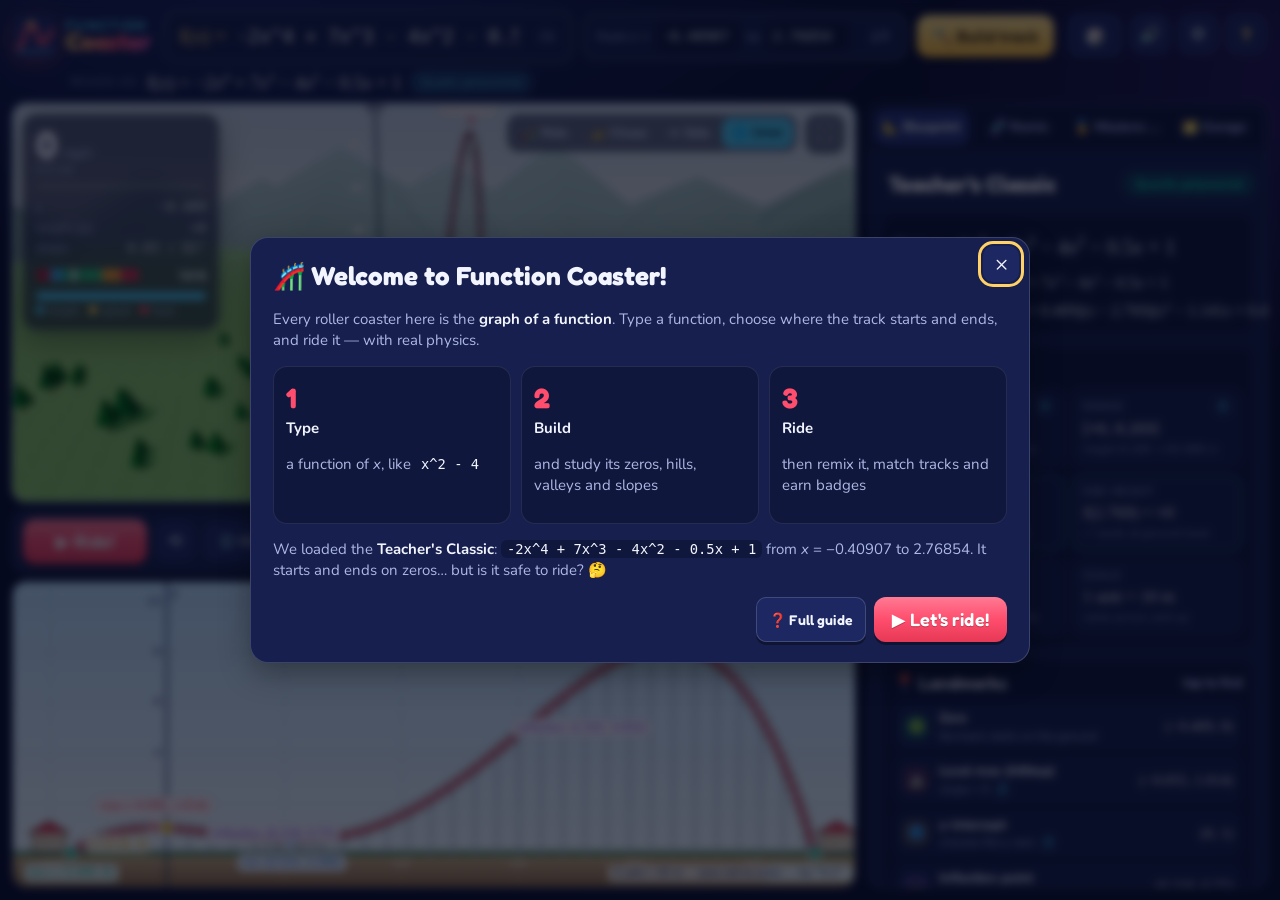
==== commit 6b2e90f2: "Improve phone first run and shared links - Show the welcome screen before loading the first track, s" ====
--- a/function-coaster-offline.html
+++ b/function-coaster-offline.html
@@ -548,7 +548,13 @@
   .cam-seg button { padding: 5px 7px; font-size: 12px; }
   .controlbar { gap: 8px; }
   #viewSeg { display: none; }
-  .modal-body .steps { grid-template-columns: 1fr; }
+  .modal { padding: 10px; }
+  .modal-card { padding: 16px 16px 14px; }
+  .modal-body h2 { font-size: 22px; padding-right: 40px; }
+  .modal-body .steps { grid-template-columns: 1fr; gap: 6px; margin: 10px 0; }
+  .modal-body .step { display: grid; grid-template-columns: 28px 1fr; column-gap: 8px; align-items: baseline; padding: 8px 10px; }
+  .modal-body .step .n { font-size: 22px; grid-row: span 2; }
+  .modal-body .step p { margin: 0; }
   .syntax { grid-template-columns: 1fr; }
   .stat-grid { grid-template-columns: repeat(2, minmax(0, 1fr)); }
   .rating { grid-template-columns: 84px 1fr 92px; }
@@ -6115,13 +6121,21 @@
   }
 
   // ---------------------------------------------------------------- toasts & confetti
+  const pendingToasts = [];
   function toast(html, cls = '', ms = 3800) {
+    // badge pop-ups wait while a dialog (like the welcome screen) is open
+    if (cls === 'badge-toast' && !el.modal.hidden) { pendingToasts.push([html, cls, ms]); return; }
     const d = document.createElement('div');
     d.className = 'toast ' + cls;
     d.innerHTML = html;
     el.toasts.appendChild(d);
     while (el.toasts.children.length > 4) el.toasts.removeChild(el.toasts.firstChild);
     setTimeout(() => { d.classList.add('out'); setTimeout(() => d.remove(), 450); }, ms);
+  }
+  function flushToasts() {
+    const list = pendingToasts.splice(0);
+    list.forEach((t, i) => setTimeout(() => toast(t[0], t[1], t[2]), 300 + i * 700));
+    if (list.length) setTimeout(confetti, 300);
   }
   function confetti() {
     if (window.matchMedia && window.matchMedia('(prefers-reduced-motion: reduce)').matches) return;
@@ -6179,7 +6193,7 @@
 
   return {
     $, $$, el, state, settings, saveSettings, grabElements, build, renderPreview, schedulePreview, startRide, stopRide, togglePause, onRideButton,
-    setCamera, setLayout, resizeAll, toast, confetti, loadTrack, snapToZeros, enterMatch, exitMatch, checkMissions, updateMissionBadge, frame, onGraphPick, refreshGhost,
+    setCamera, setLayout, resizeAll, toast, flushToasts, confetti, loadTrack, snapToZeros, enterMatch, exitMatch, checkMissions, updateMissionBadge, frame, onGraphPick, refreshGhost,
     speedText, speedParts, rideOptions, forecastSoon, syncParams, renderParamBar, missionCtx, updateHUDIdle, setRideButton, handleEvents,
   };
 })();
@@ -6673,12 +6687,14 @@
     $('.modal-body', m).innerHTML = html;
     $('.modal-card', m).className = 'modal-card ' + cls;
     m.hidden = false;
-    const f = $('.modal-body input, .modal-body textarea, .modal-body button', m);
-    setTimeout(() => (f || $('.modal-x', m)).focus(), 30);
+    $('.modal-card', m).scrollTop = 0;
+    const f = $('.modal-body input, .modal-body textarea', m);
+    setTimeout(() => (f || $('.modal-x', m)).focus({ preventScroll: true }), 30);
   }
   function closeModal() {
     el.modal.hidden = true;
     if (el.modal.dataset.welcome) { settings.welcomed = true; App.saveSettings(); el.modal.dataset.welcome = ''; }
+    App.flushToasts();
   }
   function glossaryHTML(only) {
     const G = FCContent.GLOSSARY;
@@ -6712,11 +6728,14 @@
     openModal(h);
     if (section === 'gloss') setTimeout(() => { const g = $('#gloss'); if (g) g.scrollIntoView(); }, 50);
   }
-  function showWelcome() {
+  function showWelcome(sharedTrack) {
     el.modal.dataset.welcome = '1';
+    const loaded = sharedTrack
+      ? '<p>You opened a shared track: <b>' + esc(sharedTrack.name || 'a friend\'s coaster') + '</b> — <code>' + esc(sharedTrack.f) + '</code>. Press ▶ Ride to try it!</p>'
+      : '<p>We loaded the <b>Teacher\'s Classic</b>: <code>-2x^4 + 7x^3 - 4x^2 - 0.5x + 1</code> from <i>x</i> = −0.40907 to 2.76854. It starts and ends on zeros… but is it safe to ride? 🤔</p>';
     openModal('<h2>🎢 Welcome to Function Coaster!</h2><p>Every roller coaster here is the <b>graph of a function</b>. Type a function, choose where the track starts and ends, and ride it — with real physics.</p>' +
       '<div class="steps"><div class="step"><div class="n">1</div><b>Type</b><p>a function of <i>x</i>, like <code>x^2 - 4</code></p></div><div class="step"><div class="n">2</div><b>Build</b><p>and study its zeros, hills, valleys and slopes</p></div><div class="step"><div class="n">3</div><b>Ride</b><p>then remix it, match tracks and earn badges</p></div></div>' +
-      '<p>We loaded the <b>Teacher\'s Classic</b>: <code>-2x^4 + 7x^3 - 4x^2 - 0.5x + 1</code> from <i>x</i> = −0.40907 to 2.76854. It starts and ends on zeros… but is it safe to ride? 🤔</p>' +
+      loaded +
       '<div class="modal-actions"><button class="btn btn-small btn-ghost" data-act="help">❓ Full guide</button><button class="btn btn-ride" data-act="welcome-ride">▶ Let\'s ride!</button></div>');
   }
   function showSettings() {
@@ -6846,19 +6865,26 @@
     bind();
     App.resizeAll();
 
-    // first track: shared code in the URL → last track → the teacher's classic
-    let first = null;
-    const m = /FC1-[A-Za-z0-9+/_-]+/.exec(decodeURIComponent(location.hash || ''));
-    if (m) { try { first = FCStore.decodeTrack(m[0]); } catch (e) { first = null; } }
+    // first track: shared link in the URL → last track → the teacher's classic
+    let first = trackFromHash(), shared = !!first;
     const hist = FCStore.history.all();
     if (!first && hist.length) first = hist[0];
     if (!first) first = FCContent.PRESETS[0];
+    // welcome first, so badges earned while loading wait until it's closed
+    if (!settings.welcomed) panels.showWelcome(shared ? first : null);
     App.loadTrack(first);
     panels.renderMissions();
     App.updateMissionBadge();
     requestAnimationFrame(App.frame);
     load3D();
-    if (!settings.welcomed) setTimeout(() => panels.showWelcome(), 400);
+  }
+
+  function trackFromHash() {
+    let h = '';
+    try { h = decodeURIComponent(location.hash || ''); } catch (e) { h = location.hash || ''; }
+    const m = /FC1-[A-Za-z0-9+/_-]+/.exec(h);
+    if (!m) return null;
+    try { return FCStore.decodeTrack(m[0]); } catch (e) { return null; }
   }
 
   async function load3D() {
@@ -6979,6 +7005,13 @@
       else if (e.key === 'f' || e.key === 'F') toggleFullscreen();
       else if ('1234'.includes(e.key) && e.key.length === 1) { const mode = ['pov', 'chase', 'side', 'orbit'][+e.key - 1]; state.userPickedOrbit = mode === 'orbit'; App.setCamera(mode); }
     });
+    // a shared link clicked while the app is already open only changes the #hash
+    window.addEventListener('hashchange', () => {
+      const t = trackFromHash();
+      if (!t) return;
+      const same = t.f === state.fText && t.a === state.aText && t.b === state.bText && JSON.stringify(t.params || {}) === JSON.stringify(state.params || {});
+      if (!same) { App.loadTrack(t); App.toast('🔗 Opened a shared track: <b>' + FC.escapeHTML(state.name) + '</b>'); }
+    });
     window.addEventListener('resize', () => App.resizeAll());
     if (window.ResizeObserver) {
       const ro = new ResizeObserver(() => App.resizeAll());
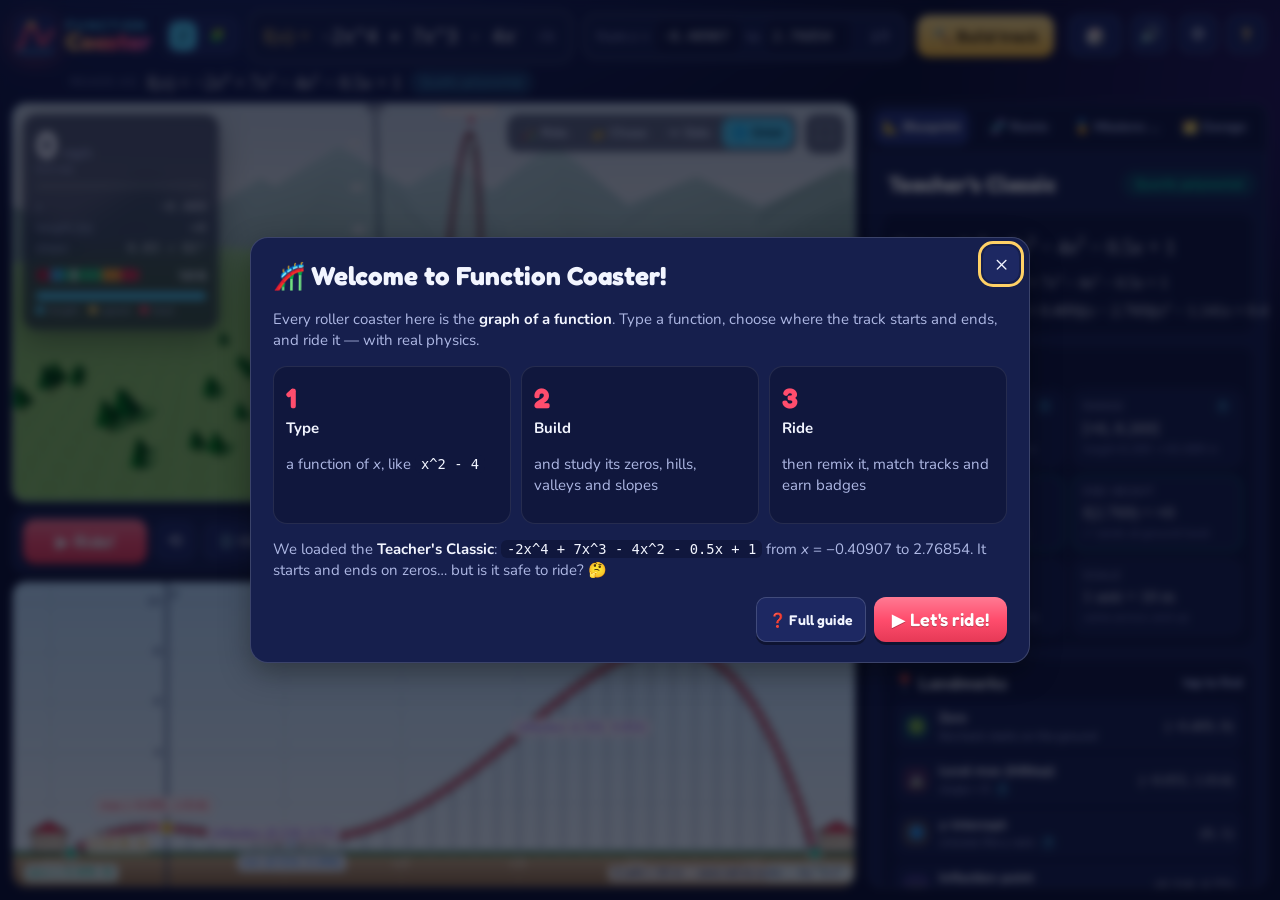
==== commit 5580ab6d: "Add piecewise coasters: build the track from pieces Students switch from "One function" to "Pieces" " ====
--- a/function-coaster-offline.html
+++ b/function-coaster-offline.html
@@ -156,6 +156,78 @@
 .match-bar .pct { font-family: var(--display); font-size: 20px; font-weight: 700; min-width: 70px; text-align: right; }
 .match-bar .hint { color: var(--muted); font-size: 13px; }
 
+/* ---------------------------------------------------------------- piecewise */
+.mode-seg { flex: none; }
+.mode-seg button { font-size: 14px; padding: 7px 10px; }
+.mode-seg button.on { background: var(--yellow); color: #3b2500; }
+.pw-summary { flex: 1; min-width: 0; text-align: left; background: transparent; border: 0; padding: 7px 4px; font-family: var(--math); font-size: 18px; color: #fff; white-space: nowrap; overflow: hidden; text-overflow: ellipsis; }
+.pw-summary .edit { font-family: var(--font); font-size: 12px; font-weight: 800; color: var(--yellow); margin-left: 8px; padding: 2px 8px; border-radius: 999px; background: rgba(255, 209, 102, 0.14); }
+.fn-field.pw-mode .fn-input { display: none; }
+.m-pw-inline { white-space: normal; }
+.m-pw-piece { white-space: nowrap; }
+.m-pw-dot { display: inline-block; width: 9px; height: 9px; border-radius: 50%; margin: 0 4px 1px 2px; vertical-align: middle; box-shadow: 0 0 0 1.5px rgba(255, 255, 255, 0.6); }
+.m-pw-if { font-family: var(--font); font-size: 0.78em; color: var(--dim); font-weight: 700; }
+.m-pw-sep { margin-right: 4px; }
+.m-pw { display: inline-flex; align-items: stretch; vertical-align: middle; gap: 4px; }
+.m-pw-brace { width: 14px; flex: none; position: relative; color: currentColor; }
+.m-pw-brace svg { position: absolute; inset: 0; width: 100%; height: 100%; }
+.m-pw-rows { display: grid; grid-template-columns: auto auto auto; column-gap: 6px; row-gap: 4px; align-items: baseline; align-content: center; padding: 4px 0; }
+.m-pw-row { display: contents; }
+.m-pw-cond { padding-left: 8px; color: var(--muted); white-space: nowrap; }
+.m-pw-expr { white-space: nowrap; }
+.big-fn .m-pw-rows, .pw-big .m-pw-rows { font-size: 15.5px; column-gap: 4px; }
+.tabs { grid-template-columns: repeat(auto-fit, minmax(0, 1fr)); grid-auto-flow: column; }
+.tabs button[hidden] { display: none; }
+.tabs.five button { font-size: 12px; padding: 8px 1px; letter-spacing: -0.01em; }
+
+.pw-big { font-family: var(--math); font-size: 18px; overflow-x: auto; padding: 4px 0 6px; scrollbar-width: thin; }
+.pw-list { display: grid; gap: 0; margin-bottom: 10px; }
+.pw-row { position: relative; background: var(--panel); border: 1px solid var(--line); border-left: 5px solid var(--pc); border-radius: 12px; padding: 8px 8px 8px 10px; display: grid; gap: 6px; }
+.pw-row.err { border-color: var(--red); border-left-color: var(--red); box-shadow: 0 0 0 2px rgba(255, 77, 109, 0.25); }
+.pw-top, .pw-bot { display: flex; align-items: center; gap: 6px; min-width: 0; }
+.pw-num { width: 22px; height: 22px; border-radius: 50%; background: var(--pc); color: #fff; font-weight: 800; font-size: 13px; display: grid; place-items: center; flex: none; text-shadow: 0 1px 0 rgba(0,0,0,0.3); }
+.pw-fx { font-family: var(--math); color: var(--muted); white-space: nowrap; }
+.pw-f { flex: 1; min-width: 0; background: var(--bg-2); border: 1px solid var(--line-2); border-radius: 8px; padding: 6px 8px; font-family: var(--mono); font-size: 14px; outline: none; }
+.pw-f:focus, .pw-lim:focus { border-color: var(--blue); }
+.pw-bot { font-size: 13px; color: var(--muted); padding-left: 28px; flex-wrap: wrap; }
+.pw-lim { width: 64px; background: var(--bg-2); border: 1px solid var(--line-2); border-radius: 8px; padding: 5px 6px; font-family: var(--mono); font-size: 13px; outline: none; text-align: center; }
+.pw-op { background: var(--panel-2); border: 1px solid var(--line-2); border-radius: 8px; padding: 4px 2px; font-family: var(--math); font-size: 15px; font-weight: 700; }
+.pw-bot i { font-family: var(--math); font-size: 16px; color: var(--text); }
+.pw-del { border: 0; background: transparent; color: var(--dim); font-size: 15px; padding: 2px 4px; border-radius: 6px; flex: none; }
+.pw-del:hover { color: var(--red); background: rgba(255, 77, 109, 0.12); }
+.pw-msg { flex-basis: 100%; color: #ffb3c0; font-size: 12px; }
+.pw-msg:empty { display: none; }
+.pw-joint { margin: 0 0 0 18px; padding: 6px 10px 6px 12px; border-left: 2px dashed var(--line-2); font-size: 12.5px; color: var(--muted); display: grid; gap: 4px; }
+.pw-joint b { color: var(--text); }
+.pw-joint.smooth { border-left-color: var(--green); }
+.pw-joint.smooth .jt { color: var(--green); }
+.pw-joint.corner { border-left-color: var(--orange); }
+.pw-joint.corner .jt { color: var(--orange); }
+.pw-joint.jump, .pw-joint.undefined { border-left-color: var(--red); }
+.pw-joint.jump .jt, .pw-joint.undefined .jt { color: #ff8fa3; }
+.pw-joint.gap { border-left-color: var(--yellow); }
+.pw-joint.gap .jt { color: var(--yellow); }
+.pw-joint .jt { font-weight: 800; }
+.pw-joint .ja { display: flex; gap: 6px; flex-wrap: wrap; }
+.pw-joint .ja button { border: 1px solid var(--line-2); background: var(--panel-2); border-radius: 8px; padding: 3px 8px; font-size: 12px; font-weight: 800; color: var(--text); }
+.pw-joint .ja button:hover { border-color: var(--blue); }
+.pw-joint .eq { font-family: var(--math); font-size: 15px; color: var(--text); }
+.pw-errors { display: grid; gap: 6px; margin-bottom: 8px; }
+.pw-errors:empty { display: none; }
+.pw-eval { display: flex; align-items: center; gap: 6px; flex-wrap: wrap; font-family: var(--math); font-size: 17px; }
+.pw-eval input { width: 80px; background: var(--bg-2); border: 1px solid var(--line-2); border-radius: 8px; padding: 5px 8px; font-family: var(--mono); font-size: 14px; outline: none; }
+.pw-eval-out { margin-top: 6px; font-size: 14px; color: var(--muted); }
+.pw-eval-out .math { color: var(--text); }
+.joint-list { display: grid; gap: 6px; }
+.joint-item { background: var(--panel); border: 1px solid var(--line); border-radius: 10px; padding: 7px 10px; font-size: 13px; color: var(--muted); }
+.joint-item b { color: var(--text); }
+.joint-item .ok { color: var(--green); font-weight: 800; }
+.joint-item .warn { color: var(--orange); font-weight: 800; }
+.joint-item .bad { color: #ff8fa3; font-weight: 800; }
+.piece-list { display: grid; gap: 6px; margin-bottom: 8px; }
+.piece-item { display: grid; grid-template-columns: 22px 1fr; gap: 8px; align-items: start; font-size: 13px; color: var(--muted); }
+.piece-item .math { color: var(--text); font-size: 16px; }
+
 /* ---------------------------------------------------------------- layout */
 .layout { display: grid; grid-template-columns: minmax(0, 1fr) 400px; gap: 12px; padding: 0 12px 12px; min-height: 0; }
 .stage { display: grid; grid-template-rows: minmax(0, 1.3fr) auto minmax(0, 1fr); gap: 8px; min-height: 0; }
@@ -512,6 +584,7 @@
   .dom-input { width: 80px; font-size: 13.5px; }
   .txt-mid { display: none; }
   .tabs button { font-size: 12px; padding: 8px 2px; }
+  .mode-seg button { padding: 7px 9px; }
 }
 @media (max-width: 980px) {
   body { overflow: auto; }
@@ -581,8 +654,13 @@
       <div class="brand-text"><span class="b1">Function</span><span class="b2">Coaster</span></div>
     </div>
     <form id="fnForm" class="fn-form" autocomplete="off">
+      <div class="seg mode-seg" id="modeSeg" role="group" aria-label="Kind of track">
+        <button type="button" data-mode="single" class="on" title="One formula for the whole track">ƒ<span class="txt-wide"> One function</span></button>
+        <button type="button" data-mode="pieces" title="Build the track from pieces (a piecewise function)">🧩<span class="txt-wide"> Pieces</span></button>
+      </div>
       <div class="fn-field">
         <label for="fnInput" class="fx">f(<i>x</i>)&nbsp;=</label>
+        <button type="button" id="pwSummary" class="pw-summary" hidden title="Edit the pieces"></button>
         <input id="fnInput" class="fn-input" type="text" spellcheck="false" autocapitalize="off" autocorrect="off" aria-describedby="fnPreview" value="-2x^4 + 7x^3 - 4x^2 - 0.5x + 1">
         <button type="button" id="btnKeypad" class="icon-btn subtle" title="Math symbols keypad" aria-label="Math symbols keypad">√x</button>
       </div>
@@ -622,6 +700,7 @@
             <div><span class="k"><i>x</i></span><span id="hudX" class="v">0</span></div>
             <div><span class="k">height <i>f</i>(<i>x</i>)</span><span id="hudY" class="v">0</span></div>
             <div><span class="k">slope</span><span id="hudSlope" class="v">0</span></div>
+            <div id="hudPieceRow" hidden><span class="k">piece</span><span id="hudPiece" class="v"></span></div>
           </div>
           <div class="gmeter" title="G-force you feel in your seat. 1 G = normal. Below 0 = airtime (floating). Above 4 = heavy!">
             <div class="gm-scale"><div class="gm-zone z-red1"></div><div class="gm-zone z-air"></div><div class="gm-zone z-ok"></div><div class="gm-zone z-heavy"></div><div class="gm-zone z-red2"></div><div id="gmNeedle" class="gm-needle"></div></div>
@@ -688,12 +767,14 @@
 
     <aside class="sidebar">
       <nav class="tabs" role="tablist">
+        <button role="tab" data-tab="pieces" id="tabBtnPieces" hidden>🧩 Pieces</button>
         <button role="tab" data-tab="blueprint" class="on">📐 Blueprint</button>
         <button role="tab" data-tab="remix">🧬 Remix</button>
         <button role="tab" data-tab="missions">🏅 Missions <span id="missionBadge" class="badge"></span></button>
         <button role="tab" data-tab="garage">🗂️ Garage</button>
       </nav>
       <div class="tab-panels">
+        <section id="tab-pieces" class="tab-panel" role="tabpanel"></section>
         <section id="tab-blueprint" class="tab-panel on" role="tabpanel"></section>
         <section id="tab-remix" class="tab-panel" role="tabpanel"></section>
         <section id="tab-missions" class="tab-panel" role="tabpanel"></section>
@@ -729,6 +810,10 @@
 
 /** Public web version (GitHub Pages) — the easiest way to open the app on phones. */
 FC.WEB_URL = 'https://hackthemarket.github.io/functional_rollercoaster/';
+
+/** One color per piece of a piecewise track (UI, graph and 3D rails all match). */
+FC.PIECE_COLORS = ['#ff4d6d', '#3a8dff', '#10b981', '#f5a400', '#a06cf0', '#ff7f2a', '#ef4fa6', '#14b8a6'];
+FC.pieceColor = (k) => FC.PIECE_COLORS[((k % FC.PIECE_COLORS.length) + FC.PIECE_COLORS.length) % FC.PIECE_COLORS.length];
 
 FC.clamp = (v, lo, hi) => (v < lo ? lo : v > hi ? hi : v);
 FC.lerp = (a, b, t) => a + (b - a) * t;
@@ -966,7 +1051,18 @@
   }
 
   // ---------------------------------------------------------------- parse
+  /** Parse a function: either one expression, or a piecewise function written {expr if cond; expr if cond}. */
   function parse(src) {
+    const inner = piecewiseInner(src);
+    if (inner !== null) return parsePiecewise(inner);
+    const t = String(src == null ? '' : src).trim();
+    const looksPW = /[<>≤≥;]/.test(t) || /\bif\b/i.test(t);
+    if (/^(?:[a-zA-Z]\s*\(\s*x\s*\)\s*=\s*)?\{/.test(t) && !/\}$/.test(t) && looksPW) return { ok: false, error: 'This looks like a piecewise function, but the closing brace } is missing at the end.' };
+    if (/\bif\b/i.test(t) && /[<>≤≥]/.test(t)) return { ok: false, error: 'For a piecewise function, wrap the pieces in braces: {2x if 0 <= x < 3; 6 if 3 <= x <= 5} — or switch to 🧩 Pieces.' };
+    return parseSingle(src);
+  }
+
+  function parseSingle(src) {
     const norm = normalize(src);
     if (!norm.trim()) return { ok: false, error: 'Type a function of x — for example  x^2 - 4' };
     let toks;
@@ -1126,6 +1222,117 @@
     }
   }
 
+  // ---------------------------------------------------------------- piecewise functions
+  /** If src looks like {… if … ; …}, return the text inside the braces, else null. */
+  function piecewiseInner(src) {
+    let s = String(src == null ? '' : src);
+    s = s.replace(/[−–—‒]/g, '-').replace(/≤/g, '<=').replace(/≥/g, '>=').replace(/=</g, '<=').replace(/=>/g, '>=');
+    s = s.replace(/^\s*(?:[a-zA-Z]\s*\(\s*x\s*\)|y)\s*=\s*/, '').trim();
+    if (!(s.startsWith('{') && s.endsWith('}'))) return null;
+    const inner = s.slice(1, -1);
+    // braces used as plain parentheses, like {x + 1}·2, are not piecewise
+    if (!/[<>;]/.test(inner) && !/\b(?:if|for|when|where)\b/i.test(inner)) return null;
+    return inner;
+  }
+
+  function parsePiecewise(inner) {
+    const parts = inner.split(/;|\n/).map((t) => t.trim()).filter(Boolean);
+    if (!parts.length) return { ok: false, error: 'The braces are empty — add pieces like {2x if 0 <= x < 3; 6 if 3 <= x <= 5}' };
+    const pieces = [];
+    for (let k = 0; k < parts.length; k++) {
+      const label = 'Piece ' + (k + 1) + ': ';
+      const t = parts[k];
+      let exprText, condText;
+      const m = /^(.*?)\s*\b(?:if|for|when|where)\b\s*(.*)$/i.exec(t);
+      if (m) { exprText = m[1]; condText = m[2]; }
+      else {
+        // "expr, condition" — the last top-level comma (or colon) before a comparison
+        let depth = 0, cut = -1;
+        for (let i = 0; i < t.length; i++) {
+          const c = t[i];
+          if (c === '(' || c === '[') depth++;
+          else if (c === ')' || c === ']') depth--;
+          else if ((c === ',' || c === ':') && depth === 0 && /[<>]/.test(t.slice(i + 1))) cut = i;
+        }
+        if (cut < 0) return { ok: false, error: label + 'add a condition, like  2x + 1 if 0 <= x < 2', piece: k };
+        exprText = t.slice(0, cut); condText = t.slice(cut + 1);
+      }
+      if (!exprText.trim()) return { ok: false, error: label + 'the formula is missing before "if".', piece: k };
+      const r = parseSingle(exprText);
+      if (!r.ok) return { ok: false, error: label + r.error, piece: k };
+      const cond = parseCondition(condText);
+      if (!cond.ok) return { ok: false, error: label + cond.error, piece: k };
+      pieces.push({ ast: r.ast, lo: cond.lo, hi: cond.hi, src: exprText.trim() });
+    }
+    const node = { type: 'piecewise', pieces };
+    return { ok: true, ast: node, params: collectParams(node), piecewise: true };
+  }
+
+  /** "0 <= x < 2", "x >= 3", "2 < x", "x > 0 and x <= 4" → {lo:{ast,incl}, hi:{ast,incl}} */
+  function parseCondition(text) {
+    const s = String(text).trim().toLowerCase().replace(/≤/g, '<=').replace(/≥/g, '>=').replace(/=</g, '<=').replace(/=>/g, '>=');
+    if (!s) return { ok: false, error: 'the condition is empty — write something like 0 <= x < 2' };
+    let lo = null, hi = null;
+    for (const clause of s.split(/\band\b|&&|,/).map((c) => c.trim()).filter(Boolean)) {
+      const toks = clause.split(/(<=|>=|<|>)/).map((t) => t.trim());
+      if (toks.length < 3) return { ok: false, error: 'use < or ≤ to say which x values this piece covers, like 0 <= x < 2' };
+      for (let i = 0; i + 2 < toks.length; i += 2) {
+        const A = toks[i], op = toks[i + 1], B = toks[i + 2];
+        const aIsX = A === 'x', bIsX = B === 'x';
+        if (aIsX === bIsX) return { ok: false, error: aIsX ? 'x appears on both sides of "' + op + '"' : 'each comparison needs x, like 0 <= x < 2' };
+        const other = aIsX ? B : A;
+        if (!other) return { ok: false, error: 'a number is missing next to "' + op + '"' };
+        const r = parseSingle(other);
+        if (!r.ok) return { ok: false, error: '"' + other + '": ' + r.error };
+        if (containsVar(r.ast)) return { ok: false, error: 'the limits should be numbers, like 0 <= x < 2' };
+        const less = op === '<' || op === '<=';
+        const bound = { ast: r.ast, incl: op.length === 2 };
+        if (aIsX ? less : !less) { if (hi) return { ok: false, error: 'this piece has two upper limits' }; hi = bound; }
+        else { if (lo) return { ok: false, error: 'this piece has two lower limits' }; lo = bound; }
+      }
+    }
+    if (!lo && !hi) return { ok: false, error: 'the condition needs limits for x, like 0 <= x < 2' };
+    return { ok: true, lo, hi };
+  }
+
+  /** Evaluate the pieces' limits and build the combined function. */
+  function compilePW(node, P) {
+    const pieces = node.pieces.map((p, k) => {
+      const lo = p.lo ? evalConst(p.lo.ast, P) : -Infinity;
+      const hi = p.hi ? evalConst(p.hi.ast, P) : Infinity;
+      return { k, ast: p.ast, src: p.src, f: compile(p.ast, P), lo, hi, loIncl: p.lo ? p.lo.incl : false, hiIncl: p.hi ? p.hi.incl : false, coeffs: toPoly(p.ast, P) };
+    });
+    const sorted = pieces.slice().sort((A, B) => A.lo - B.lo || A.hi - B.hi);
+    const inPiece = (p, x) => (x > p.lo || (p.loIncl && x === p.lo)) && (x < p.hi || (p.hiIncl && x === p.hi));
+    const pieceAt = (x) => { for (const p of sorted) if (inPiece(p, x)) return p; return null; };
+    const fn = (x) => { for (const p of sorted) if (inPiece(p, x)) return p.f(x); return NaN; };
+    return { pieces, sorted, fn, pieceAt, inPiece };
+  }
+
+  function pwCondText(p) {
+    const lo = p.lo, hi = p.hi;
+    if (lo && hi) return toText(lo.ast) + (lo.incl ? ' <= ' : ' < ') + 'x' + (hi.incl ? ' <= ' : ' < ') + toText(hi.ast);
+    if (lo) return 'x' + (lo.incl ? ' >= ' : ' > ') + toText(lo.ast);
+    return 'x' + (hi.incl ? ' <= ' : ' < ') + toText(hi.ast);
+  }
+  function pwCondHTML(p) {
+    const lo = p.lo, hi = p.hi, X = '<i class="m-x">x</i>';
+    if (lo && hi) return toHTML(lo.ast) + (lo.incl ? ' ≤ ' : ' &lt; ') + X + (hi.incl ? ' ≤ ' : ' &lt; ') + toHTML(hi.ast);
+    if (lo) return X + (lo.incl ? ' ≥ ' : ' &gt; ') + toHTML(lo.ast);
+    return X + (hi.incl ? ' ≤ ' : ' &lt; ') + toHTML(hi.ast);
+  }
+  const BRACE_SVG = '<svg viewBox="0 0 12 100" preserveAspectRatio="none" aria-hidden="true"><path d="M10.5,1.5 C5.5,1.5 6.2,12 6.2,24 L6.2,40 C6.2,46.5 4.8,50 1.5,50 C4.8,50 6.2,53.5 6.2,60 L6.2,76 C6.2,88 5.5,98.5 10.5,98.5" fill="none" stroke="currentColor" stroke-width="1.6" vector-effect="non-scaling-stroke"/></svg>';
+  function pwHTML(n, stacked) {
+    const dot = (k) => '<span class="m-pw-dot" style="background:' + FC.pieceColor(k) + '"></span>';
+    if (!stacked) {
+      return '<span class="m-pw-inline">{ ' + n.pieces.map((p, k) => '<span class="m-pw-piece">' + dot(k) + toHTML(p.ast) + ' <span class="m-pw-if">if</span> ' + pwCondHTML(p) + (k < n.pieces.length - 1 ? '<span class="m-pw-sep">;</span>' : '') + '</span>').join(' ') + ' }</span>';
+    }
+    return '<span class="m-pw"><span class="m-pw-brace">' + BRACE_SVG + '</span><span class="m-pw-rows">' +
+      n.pieces.map((p, k) => '<span class="m-pw-row">' + dot(k) + '<span class="m-pw-expr">' + toHTML(p.ast) + '</span><span class="m-pw-cond"><span class="m-pw-if">if</span> ' + pwCondHTML(p) + '</span></span>').join('') +
+      '</span></span>';
+  }
+  const mapPW = (pw, fn) => ({ type: 'piecewise', pieces: pw.pieces.map((p) => Object.assign({}, p, { ast: fn(p.ast) })) });
+
   function collectParams(ast) {
     const set = new Set();
     walk(ast, (n) => { if (n.type === 'param') set.add(n.name); });
@@ -1139,6 +1346,7 @@
     if (n.base) walk(n.base, fn);
     if (n.exp) walk(n.exp, fn);
     if (n.args) n.args.forEach((a) => walk(a, fn));
+    if (n.pieces) n.pieces.forEach((p) => { walk(p.ast, fn); if (p.lo) walk(p.lo.ast, fn); if (p.hi) walk(p.hi.ast, fn); });
   }
   function containsVar(n) {
     let found = false;
@@ -1174,6 +1382,7 @@
       case 'mul': { const a = compile(node.left, P), b = compile(node.right, P); return (x) => a(x) * b(x); }
       case 'div': { const a = compile(node.left, P), b = compile(node.right, P); return (x) => a(x) / b(x); }
       case 'pow': return compilePow(node, P);
+      case 'piecewise': return compilePW(node, P).fn;
       case 'func': {
         if (node.name === 'min' || node.name === 'max') {
           const a = compile(node.args[0], P), b = compile(node.args[1], P);
@@ -1277,8 +1486,10 @@
     return null;
   }
 
-  function toHTML(n) {
+  /** opts.stacked: draw a piecewise function with a tall brace (one row per piece). */
+  function toHTML(n, opts) {
     switch (n.type) {
+      case 'piecewise': return pwHTML(n, opts && opts.stacked);
       case 'num': return numHTML(n.value);
       case 'var': return '<i class="m-x">x</i>';
       case 'param': return '<i class="m-param">' + n.name + '</i>';
@@ -1330,6 +1541,7 @@
 
   function toText(n) {
     switch (n.type) {
+      case 'piecewise': return '{' + n.pieces.map((p) => toText(p.ast) + ' if ' + pwCondText(p)).join('; ') + '}';
       case 'num': return FC.numText(n.value);
       case 'var': return 'x';
       case 'param': return n.name;
@@ -1396,6 +1608,27 @@
   function clone(n) { return JSON.parse(JSON.stringify(n)); }
   function substitute(n, repl) {
     if (n.type === 'var') return clone(repl);
+    if (n.type === 'piecewise') {
+      // g(x) = f(m·x + c): lo ≤ m·x + c < hi  ⇔  (lo − c)/m ≤ x < (hi − c)/m  (flipped when m < 0)
+      const lin = toPoly(repl, {});
+      const t = lin ? poly.trim(lin) : null;
+      if (!t || t.length !== 2 || t[1] === 0) throw new Error('Piecewise functions only support linear substitutions');
+      const c = t[0], m = t[1];
+      const mapB = (b) => {
+        if (!b) return null;
+        let ast;
+        if (collectParams(b.ast).length) ast = simplify(N.div(N.sub(clone(b.ast), N.num(c)), N.num(m)));
+        else ast = N.num(Number(((evalConst(b.ast, {}) - c) / m).toPrecision(12)));
+        return { ast, incl: b.incl };
+      };
+      return {
+        type: 'piecewise',
+        pieces: n.pieces.map((p) => {
+          const lo = mapB(p.lo), hi = mapB(p.hi);
+          return Object.assign({}, p, { ast: substitute(p.ast, repl), lo: m > 0 ? lo : hi, hi: m > 0 ? hi : lo });
+        }).sort((A, B) => (A.lo && B.lo ? evalConst(A.lo.ast, {}) - evalConst(B.lo.ast, {}) : 0)),
+      };
+    }
     const out = Object.assign({}, n);
     if (n.left) out.left = substitute(n.left, repl);
     if (n.right) out.right = substitute(n.right, repl);
@@ -1410,8 +1643,14 @@
     const s = (m) => simplify(m);
     let out;
     switch (n.type) {
+      case 'piecewise': return mapPW(n, s);
       case 'add': case 'sub': case 'mul': case 'div': {
         const L = s(n.left), R = s(n.right);
+        // f(x) + 2, 3·f(x), … on a piecewise function → apply to every piece
+        if ((L.type === 'piecewise') !== (R.type === 'piecewise')) {
+          const pw = L.type === 'piecewise' ? L : R;
+          return mapPW(pw, (a) => s({ type: n.type, left: L === pw ? a : clone(L), right: R === pw ? a : clone(R) }));
+        }
         if (L.type === 'num' && R.type === 'num') {
           const v = n.type === 'add' ? L.value + R.value : n.type === 'sub' ? L.value - R.value : n.type === 'mul' ? L.value * R.value : L.value / R.value;
           if (isFinite(v) && (n.type !== 'div' || Number.isInteger(v))) return N.num(v);
@@ -1447,6 +1686,7 @@
       }
       case 'neg': {
         const A = s(n.arg);
+        if (A.type === 'piecewise') return mapPW(A, (a) => s(N.neg(a)));
         if (A.type === 'num') return N.num(-A.value);
         if (A.type === 'neg') return A.arg;
         if (A.type === 'mul' && A.left.type === 'num') return N.mul(N.num(-A.left.value), A.right);
@@ -1454,6 +1694,7 @@
       }
       case 'pow': {
         const B = s(n.base), E = s(n.exp);
+        if (B.type === 'piecewise' && E.type !== 'piecewise') return mapPW(B, (a) => s(N.pow(a, clone(E))));
         if (E.type === 'num' && E.value === 1) return B;
         if (E.type === 'num' && E.value === 0) return N.num(1);
         if (B.type === 'num' && E.type === 'num' && Number.isInteger(E.value)) return N.num(Math.pow(B.value, E.value));
@@ -1462,6 +1703,7 @@
       case 'func': {
         const out2 = Object.assign({}, n, { args: n.args.map(s) });
         if (n.base) out2.base = s(n.base);
+        if (out2.args.length === 1 && out2.args[0].type === 'piecewise') return mapPW(out2.args[0], (a) => Object.assign({}, out2, { args: [a] }));
         return out2;
       }
       default: return n;
@@ -1755,6 +1997,10 @@
   }
 
   function classify(ast, P, coeffs) {
+    if (ast && ast.type === 'piecewise') {
+      const n = ast.pieces.length;
+      return { family: 'piecewise', name: 'piecewise', label: 'Piecewise · ' + n + (n === 1 ? ' piece' : ' pieces'), pieceFamilies: ast.pieces.map((p) => classify(p.ast, P, toPoly(p.ast, P))) };
+    }
     if (coeffs) {
       const d = poly.degree(coeffs);
       const names = ['constant', 'linear', 'quadratic', 'cubic', 'quartic', 'quintic'];
@@ -1794,6 +2040,7 @@
   return {
     parse, compile, evalConst, evalConstExpr, toHTML, toText, toPoly, poly, classify, sinusoid, absForm, expForm,
     containsVar, collectParams, substitute, simplify, clone, N, normalize, walk, CONSTS,
+    parseSingle, parseCondition, compilePW, pwCondText, pwCondHTML, isPW: (ast) => !!ast && ast.type === 'piecewise',
   };
 })();
 if (typeof module !== 'undefined') module.exports = FCMath;
@@ -1893,6 +2140,102 @@
     return reason;
   }
 
+  // ------------------------------------------------------------------ piecewise
+  /**
+   * Check a piecewise function: compiled pieces, the joints between neighbours and
+   * the problems that stop it from being a function (empty intervals, overlaps).
+   * joint.kind: smooth | corner | jump | gap | undefined   (errors: empty | overlap | double)
+   */
+  function pwCheck(ast, P, opts = {}) {
+    const info = FCMath.compilePW(ast, P || {});
+    const errors = [], warnings = [], joints = [];
+    const S = info.sorted;
+    let lo = Infinity, hi = -Infinity, unbounded = false;
+    for (const p of info.pieces) {
+      if (!isFinite(p.lo) && p.lo !== -Infinity) errors.push({ kind: 'bad', pieces: [p.k], msg: 'Piece ' + (p.k + 1) + ': its starting limit isn\'t a number.' });
+      if (!isFinite(p.hi) && p.hi !== Infinity) errors.push({ kind: 'bad', pieces: [p.k], msg: 'Piece ' + (p.k + 1) + ': its ending limit isn\'t a number.' });
+      if (p.lo >= p.hi) errors.push({ kind: 'empty', pieces: [p.k], msg: 'Piece ' + (p.k + 1) + ' covers no x values: ' + FC.fmt(p.lo, 4) + ' to ' + FC.fmt(p.hi, 4) + '. Put the smaller number first.' });
+      if (isFinite(p.lo)) lo = Math.min(lo, p.lo); else unbounded = true;
+      if (isFinite(p.hi)) hi = Math.max(hi, p.hi); else unbounded = true;
+    }
+    const a = opts.a !== undefined ? opts.a : lo, b = opts.b !== undefined ? opts.b : hi;
+    const w = Math.max(1e-9, (isFinite(b) && isFinite(a) ? b - a : 1));
+    for (const p of info.pieces) {
+      if (!p.d1) { const D = makeDerivs(p.f, isFinite(a) ? a : 0, isFinite(b) ? b : 1, p.coeffs); p.d1 = D.d1; p.d2 = D.d2; }
+    }
+    // typical size of the outputs, for tolerances
+    let yScale = 1;
+    for (const p of info.pieces) {
+      const l = isFinite(p.lo) ? p.lo : (isFinite(a) ? a : p.hi - 1), r = isFinite(p.hi) ? p.hi : (isFinite(b) ? b : p.lo + 1);
+      for (const t of [0, 0.5, 1]) { const y = p.f(l + (r - l) * t); if (isFinite(y)) yScale = Math.max(yScale, Math.abs(y)); }
+    }
+    const tolY = 2e-4 * yScale, tolExact = 1e-9 * yScale;
+    let maxHiPiece = null;
+    for (let i = 0; i < S.length; i++) {
+      const B = S[i];
+      if (maxHiPiece && maxHiPiece.hi > B.lo + 1e-12 * w && B.lo < B.hi) {
+        const A = maxHiPiece;
+        errors.push({ kind: 'overlap', pieces: [A.k, B.k], x0: B.lo, x1: Math.min(A.hi, B.hi), msg: 'Pieces ' + (A.k + 1) + ' and ' + (B.k + 1) + ' overlap for ' + FC.fmt(B.lo, 4) + ' < x < ' + FC.fmt(Math.min(A.hi, B.hi), 4) + ' — an x in there would get two heights. That breaks the vertical line test, so it isn\'t a function!' });
+      }
+      if (i > 0) {
+        const A = S[i - 1];
+        if (!(A.lo < A.hi) || !(B.lo < B.hi) || !isFinite(A.hi) || !isFinite(B.lo)) { /* reported above */ }
+        else if (B.lo > A.hi + 1e-12 * w) {
+          joints.push({ kind: 'gap', left: A.k, right: B.k, x: A.hi, x0: A.hi, x1: B.lo, L: A.f(A.hi), R: B.f(B.lo) });
+          warnings.push({ kind: 'gap', pieces: [A.k, B.k], msg: 'No piece covers ' + FC.fmt(A.hi, 4) + ' < x < ' + FC.fmt(B.lo, 4) + ' — the track has a gap there.' });
+        } else if (Math.abs(B.lo - A.hi) <= 1e-12 * w) {
+          const xb = B.lo;
+          const L = A.f(xb), R = B.f(xb);
+          const j = { left: A.k, right: B.k, x: xb, L, R, dy: R - L, leftIncl: A.hiIncl, rightIncl: B.loIncl };
+          j.sL = slopeAt(A, xb, -1); j.sR = slopeAt(B, xb, 1);
+          j.hole = !A.hiIncl && !B.loIncl;
+          if (!isFinite(L) || !isFinite(R)) j.kind = 'undefined';
+          else if (Math.abs(R - L) > tolY) j.kind = 'jump';
+          else {
+            j.exact = Math.abs(R - L) <= tolExact;
+            const tolS = 2e-3 * (1 + Math.abs(j.sL) + Math.abs(j.sR));
+            j.kind = isFinite(j.sL) && isFinite(j.sR) && Math.abs(j.sR - j.sL) > tolS ? 'corner' : 'smooth';
+          }
+          if (A.hiIncl && B.loIncl && isFinite(L) && isFinite(R) && Math.abs(R - L) > tolExact) {
+            errors.push({ kind: 'double', pieces: [A.k, B.k], x: xb, msg: 'x = ' + FC.fmt(xb, 4) + ' is in both piece ' + (A.k + 1) + ' and piece ' + (B.k + 1) + ', and they give different heights (' + FC.fmt(L, 4) + ' and ' + FC.fmt(R, 4) + '). A function has only one output for each x — change one ≤ to <.' });
+          }
+          joints.push(j);
+        }
+      }
+      if (!maxHiPiece || B.hi > maxHiPiece.hi) maxHiPiece = B;
+    }
+    return { info, joints, errors, warnings, domain: { lo: isFinite(lo) ? lo : null, hi: isFinite(hi) ? hi : null, unbounded }, tolY };
+  }
+
+  function slopeAt(p, x, side) {
+    let d = p.d1(x);
+    if (!isFinite(d)) d = side < 0 ? p.d1(x, -Infinity, x) : p.d1(x, x, Infinity);
+    return d;
+  }
+
+  /** Derivatives that use each piece's own formula (no blurring across joints). */
+  function pwDerivs(info) {
+    // At a segment's end use the piece on the inside (the one-sided limit), not the next piece
+    const pick = (x, lo, hi) => {
+      const eps = 1e-9 * (1 + Math.abs(x));
+      const xq = hi !== undefined && x >= hi ? x - eps : lo !== undefined && x <= lo ? x + eps : x;
+      const p = info.pieceAt(xq);
+      if (p) return p;
+      let best = null, bd = Infinity;
+      for (const q of info.sorted) {
+        const d = x < q.lo ? q.lo - x : x > q.hi ? x - q.hi : 0;
+        if (d < bd) { bd = d; best = q; }
+      }
+      return bd < 1e-6 * (1 + Math.abs(x)) ? best : null;
+    };
+    return {
+      d1: (x, lo, hi) => { const p = pick(x, lo, hi); return p ? p.d1(x, lo, hi) : NaN; },
+      d2: (x, lo, hi) => { const p = pick(x, lo, hi); return p ? p.d2(x, lo, hi) : NaN; },
+      exact: false,
+      pick,
+    };
+  }
+
   function analyze(opts) {
     const { fn, a, b, coeffs, ast } = opts;
     const P = opts.P || {};
@@ -1920,6 +2263,15 @@
     if (!(spread > 0)) spread = Math.max(1e-6, Math.abs(med) * 1e-3, finite[finite.length - 1] - finite[0]);
     const BOUND_HI = q90 + 2.5 * spread + 1e-9, BOUND_LO = q10 - 2.5 * spread - 1e-9;
     out.robust = { q10, q90, med, spread };
+
+    // piecewise: exact joints instead of guessing from samples
+    let pw = null, forced = [];
+    if (ast && ast.type === 'piecewise') {
+      pw = opts.pw || pwCheck(ast, P, { a, b });
+      out.pw = pw.info;
+      out.joints = pw.joints;
+      forced = pw.joints.filter((j) => j.kind === 'jump' && j.x > a && j.x < b).map((j) => ({ x: j.x, L: j.L, R: j.R }));
+    }
 
     // ---- 1. runs of valid samples
     const runs = [];
@@ -1940,6 +2292,12 @@
     for (const r of runs) {
       let start = { x: xs[r.i0], y: ys[r.i0], kind: r.i0 === 0 ? 'domain' : 'undefined', i: r.i0 };
       for (let i = r.i0; i < r.i1; i++) {
+        const fb = forced.length ? forced.find((q) => q.x > xs[i] && q.x <= xs[i + 1]) : null;
+        if (fb) {
+          pieces.push({ start, end: { x: fb.x, y: fb.L, kind: 'jump', i, pole: fb.x }, iFrom: start.i, iTo: i });
+          start = { x: fb.x, y: fb.R, kind: 'jump', i: i + 1, pole: fb.x };
+          continue;
+        }
         const dy = Math.abs(ys[i + 1] - ys[i]);
         if (dy > jumpThresh) {
           const jr = testJump(fn, xs[i], ys[i], xs[i + 1], ys[i + 1]);
@@ -2025,7 +2383,16 @@
     const addGap = (x0, x1, kind, extra) => {
       const at = extra && extra.pole !== undefined ? extra.pole : 0.5 * (x0 + x1);
       let why = null;
-      if (ast && kind !== 'jump') why = explainUndefined(ast, at, P) || explainUndefined(ast, 0.5 * (x0 + x1), P);
+      if (pw) {
+        const mid = 0.5 * (x0 + x1);
+        const jj = pw.joints.find((j) => j.kind === 'jump' && Math.abs(j.x - at) < 1e-9 * Math.max(1, w));
+        if (jj) { kind = 'jump'; why = 'piece ' + (jj.left + 1) + ' ends at height ' + FC.fmt(jj.L, 4) + ', piece ' + (jj.right + 1) + ' starts at ' + FC.fmt(jj.R, 4); }
+        else {
+          const pc = pw.info.pieceAt(mid);
+          why = pc ? (explainUndefined(pc.ast, mid, P) || 'piece ' + (pc.k + 1) + ' is undefined here') : 'no piece covers this part of the domain';
+          if (!pc && kind === 'undefined') kind = 'nopiece';
+        }
+      } else if (ast && kind !== 'jump') why = explainUndefined(ast, at, P) || explainUndefined(ast, 0.5 * (x0 + x1), P);
       out.gaps.push(Object.assign({ x0, x1, kind, why, at }, extra || {}));
     };
     if (segs[0].x0 > a + 1e-9 * w) addGap(a, segs[0].x0, segs[0].startKind === 'asymptote' ? 'asymptote' : 'undefined', { edge: 'start' });
@@ -2041,7 +2408,7 @@
     if (lastS.x1 < b - 1e-9 * w) addGap(lastS.x1, b, lastS.endKind === 'asymptote' ? 'asymptote' : 'undefined', { edge: 'end' });
 
     // ---- 6. derivatives
-    const D = makeDerivs(fn, a, b, coeffs);
+    const D = pw ? pwDerivs(pw.info) : makeDerivs(fn, a, b, coeffs);
     out.d1 = D.d1; out.d2 = D.d2; out.exactDerivs = D.exact;
 
     // ---- 7. range and endpoints
@@ -2159,7 +2526,13 @@
           if (!isFinite(v) || Math.abs(v) <= ddTiny) continue;
           const sg = Math.sign(v);
           if (ls !== 0 && sg !== ls) {
-            const xi = FC.bisect((t) => D.d2(t, s.x0, s.x1), s.xs[li], s.xs[i], 60);
+            let xi = null;
+            if (pw) {
+              const inside = pw.joints.filter((j) => j.x > s.xs[li] && j.x <= s.xs[i]);
+              if (inside.length === 1) xi = inside[0].x;
+              else if (inside.length > 1) { ls = sg; li = i; continue; } // a straight piece in between: no single point
+            }
+            if (xi === null) xi = FC.bisect((t) => D.d2(t, s.x0, s.x1), s.xs[li], s.xs[i], 60);
             const nearCorner = corners.some((c) => Math.abs(c.x - xi) < 3 * spacing) || maxima.concat(minima).some((m) => m.corner && Math.abs(m.x - xi) < 3 * spacing);
             if (!nearCorner && xi > s.x0 && xi < s.x1) { const y = fn(xi); if (isFinite(y)) inflections.push({ x: xi, y }); }
           }
@@ -2179,6 +2552,19 @@
         }
       }
     }
+    if (pw) {
+      for (const j of pw.joints) {
+        if (j.kind !== 'corner' || !segs.some((sg) => j.x > sg.x0 && j.x < sg.x1)) continue;
+        let merged = false;
+        for (let k = corners.length - 1; k >= 0; k--) {
+          if (Math.abs(corners[k].x - j.x) >= 3 * spacing) continue;
+          if (corners[k].isExtremum && !merged) { Object.assign(corners[k], { x: j.x, y: j.L, leftSlope: j.sL, rightSlope: j.sR, joint: true }); merged = true; }
+          else corners.splice(k, 1);
+        }
+        if (!merged) corners.push({ x: j.x, y: j.L, leftSlope: j.sL, rightSlope: j.sR, joint: true });
+        for (const m of maxima.concat(minima)) if (Math.abs(m.x - j.x) < 3 * spacing) { m.x = j.x; m.y = j.L; m.corner = true; }
+      }
+    }
     maxima.sort((p, q) => p.x - q.x); minima.sort((p, q) => p.x - q.x); inflections.sort((p, q) => p.x - q.x); corners.sort((p, q) => p.x - q.x);
     out.maxima = maxima; out.minima = minima; out.inflections = inflections; out.corners = corners; out.flats = flats;
     out.turningPoints = maxima.length + minima.length;
@@ -2236,6 +2622,7 @@
     corners.forEach((m) => { if (!m.isExtremum) lm.push({ x: m.x, y: m.y, type: 'corner', data: m }); });
     if (out.yIntercept) lm.push({ x: 0, y: out.yIntercept.y, type: 'yint' });
     lm.push({ x: steep.x, y: steep.y, type: 'steepest', data: steep });
+    if (pw) for (const j of pw.joints) if ((j.kind === 'smooth' || j.kind === 'corner') && j.x > a && j.x < b) lm.push({ x: j.x, y: j.L, type: 'joint', data: j });
     lm.sort((p, q) => p.x - q.x);
     out.landmarks = lm;
 
@@ -2425,7 +2812,7 @@
     return zs;
   }
 
-  return { analyze, makeDerivs, findZeros, polyFacts, explainUndefined };
+  return { analyze, makeDerivs, findZeros, polyFacts, explainUndefined, pwCheck, pwDerivs };
 })();
 if (typeof module !== 'undefined') module.exports = FCAnalysis;
 
@@ -2508,7 +2895,8 @@
     const span = seg.cum[hi] - seg.cum[lo];
     const t = span > 0 ? (s - seg.cum[lo]) / span : 0;
     const x = seg.xs[lo] + (seg.xs[hi] - seg.xs[lo]) * t;
-    let y = fn(x);
+    // a segment's end points come from its own side of a jump (one-sided limits), so read them from the table
+    let y = x >= seg.x1 ? seg.Y[n - 1] / Sy : x <= seg.x0 ? seg.Y[0] / Sy : fn(x);
     if (!isFinite(y)) y = (seg.Y[lo] + (seg.Y[hi] - seg.Y[lo]) * t) / Sy;
     let p = track.an.d1(x, seg.x0, seg.x1);
     if (!isFinite(p)) p = ((seg.Y[hi] - seg.Y[lo]) / Sy) / ((seg.xs[hi] - seg.xs[lo]) || 1e-12);
@@ -3155,6 +3543,8 @@
       this.drawSupports();
       this.drawTrack();
       this.drawFlights();
+      this.placed = [];
+      if (this.data.an.pw) this.drawPieceMarks();
       this.drawLandmarks();
       if (this.prediction !== null && this.prediction !== undefined) this.drawPrediction();
       if (this.sim) this.drawTrain();
@@ -3273,11 +3663,11 @@
           ctx.beginPath(); ctx.moveTo(xp, 0); ctx.lineTo(xp, this.H); ctx.stroke();
           ctx.setLineDash([]);
           this.label('asymptote', xp + 4, 14, '#c21f3d', 'left');
-        } else if (g.kind === 'undefined' && xb - xa > 3) {
+        } else if ((g.kind === 'undefined' || g.kind === 'nopiece') && xb - xa > 3) {
           ctx.fillStyle = 'rgba(255, 159, 67, 0.12)'; ctx.fillRect(xa, 0, xb - xa, this.H);
           ctx.strokeStyle = 'rgba(255, 159, 67, 0.35)'; ctx.lineWidth = 1;
           for (let x = xa - this.H; x < xb; x += 12) { ctx.beginPath(); ctx.moveTo(Math.max(x, xa), x < xa ? this.H - (xa - x) : this.H); ctx.lineTo(Math.min(x + this.H, xb), x + this.H > xb ? this.H - (xb - x) : 0); ctx.stroke(); }
-          if (xb - xa > 60) this.label('undefined', (xa + xb) / 2, 14, '#b35c00', 'center');
+          if (xb - xa > 60) this.label(g.kind === 'nopiece' ? 'no piece here' : 'undefined', (xa + xb) / 2, 14, '#b35c00', 'center');
         }
         ctx.restore();
       }
@@ -3352,9 +3742,15 @@
       ctx.restore();
     }
 
+    colorMode() { return this.opts.colorMode === 'plain' && this.data && this.data.an.pw ? 'pieces' : this.opts.colorMode; }
     colorAt(x, seg) {
-      const m = this.opts.colorMode;
+      const m = this.colorMode();
       const an = this.data.an;
+      if (m === 'pieces') {
+        const info = an.pw;
+        const p = info.pieceAt(x) || info.pieceAt(x - 1e-9 * (1 + Math.abs(x))) || info.pieceAt(x + 1e-9 * (1 + Math.abs(x)));
+        return p ? FC.pieceColor(p.k) : COLORS.rail;
+      }
       if (m === 'slope') {
         const d = an.d1(x, seg.x0, seg.x1);
         return !isFinite(d) || Math.abs(d) < 1e-9 ? '#7d8aa8' : d > 0 ? COLORS.up : COLORS.down;
@@ -3401,7 +3797,7 @@
         let runColor = null;
         ctx.beginPath();
         for (let i = 0; i < pts.length; i++) {
-          const c = this.opts.colorMode === 'plain' ? COLORS.rail : this.colorAt(i === 0 ? pts[0][2] : 0.5 * (pts[i][2] + pts[i - 1][2]), seg);
+          const c = this.colorMode() === 'plain' ? COLORS.rail : this.colorAt(i === 0 ? pts[0][2] : 0.5 * (pts[i][2] + pts[i - 1][2]), seg);
           if (i === 0) { runColor = c; ctx.moveTo(pts[0][0], pts[0][1]); continue; }
           if (c !== runColor) {
             ctx.lineTo(pts[i][0], pts[i][1]);
@@ -3415,6 +3811,7 @@
         ctx.strokeStyle = 'rgba(255,255,255,0.45)'; ctx.lineWidth = 1.2; ctx.stroke();
         // segment end caps (gaps)
         const ends = [];
+        if (an.pw) continue; // piecewise tracks show open/closed endpoint dots instead
         if (seg.startKind !== 'domain') ends.push(pts[0]);
         if (seg.endKind !== 'domain') ends.push(pts[pts.length - 1]);
         for (const e of ends) {
@@ -3499,7 +3896,7 @@
 
     drawLandmarks() {
       const ctx = this.ctx, an = this.data.an;
-      const placed = [];
+      const placed = this.placed || [];
       // while riding, keep the area around the train clear for the slope/coordinate guides
       if (this.sim && this.riding) {
         const lead = this.sim.carPoses(1)[0];
@@ -3533,6 +3930,41 @@
       for (const z of an.zeros) if (vis(z.x, 0)) tryLabel('zero ' + coord({ x: z.x, y: 0 }), this.sx(z.x), this.sy(0), COLORS.zero, [[0, 20], [0, 38], [44, 20], [-44, 20], [0, -20]]);
       if (an.yIntercept && vis(0, an.yIntercept.y)) tryLabel('y-int ' + coord(an.yIntercept), this.sx(0), this.sy(an.yIntercept.y), COLORS.yint, [[-48, -16], [48, -16], [-48, 16], [48, 16], [0, -30]]);
       for (const m of an.inflections) if (vis(m.x, m.y)) tryLabel('inflection ' + coord(m), this.sx(m.x), this.sy(m.y), COLORS.infl, [[56, 0], [-56, 0], [0, -22], [0, 22]]);
+    }
+
+    /** Piecewise: numbered badge on each piece and open ○ / closed ● dots at every endpoint. */
+    drawPieceMarks() {
+      const ctx = this.ctx, an = this.data.an, info = an.pw;
+      const dots = [];
+      for (const p of info.pieces) {
+        const lo = Math.max(p.lo, an.a), hi = Math.min(p.hi, an.b);
+        if (!(hi > lo)) continue;
+        if (isFinite(p.lo) && p.lo >= an.a - 1e-9) { const y = p.f(p.lo); if (isFinite(y)) dots.push({ x: p.lo, y, filled: p.loIncl, k: p.k }); }
+        if (isFinite(p.hi) && p.hi <= an.b + 1e-9) { const y = p.f(p.hi); if (isFinite(y)) dots.push({ x: p.hi, y, filled: p.hiIncl, k: p.k }); }
+        // badge above the middle of the piece
+        const xm = (lo + hi) / 2, ym = p.f(xm);
+        if (!isFinite(ym)) continue;
+        const px = this.sx(xm), py = this.sy(ym) - 22;
+        if (px < 10 || px > this.W - 10 || py < 10 || py > this.H - 10) continue;
+        ctx.save();
+        ctx.beginPath(); ctx.arc(px, py, 10, 0, Math.PI * 2);
+        ctx.fillStyle = FC.pieceColor(p.k); ctx.fill();
+        ctx.lineWidth = 2; ctx.strokeStyle = '#fff'; ctx.stroke();
+        ctx.fillStyle = '#fff'; ctx.font = '800 12px Nunito, sans-serif'; ctx.textAlign = 'center'; ctx.textBaseline = 'middle';
+        ctx.fillText(String(p.k + 1), px, py + 0.5);
+        ctx.restore();
+        this.placed.push({ x: px - 12, y: py - 12, w: 24, h: 24 });
+      }
+      // open dots first, so a closed dot at the same joint covers them
+      dots.sort((p, q) => (p.filled === q.filled ? 0 : p.filled ? 1 : -1));
+      for (const d of dots) {
+        const px = this.sx(d.x), py = this.sy(d.y);
+        if (px < -8 || px > this.W + 8 || py < -8 || py > this.H + 8) continue;
+        ctx.beginPath(); ctx.arc(px, py, 5.5, 0, Math.PI * 2);
+        ctx.fillStyle = d.filled ? FC.pieceColor(d.k) : '#fff'; ctx.fill();
+        ctx.lineWidth = 2.5; ctx.strokeStyle = d.filled ? '#fff' : FC.pieceColor(d.k); ctx.stroke();
+        if (d.filled) { ctx.beginPath(); ctx.arc(px, py, 7.5, 0, Math.PI * 2); ctx.lineWidth = 1.2; ctx.strokeStyle = 'rgba(29,44,85,0.55)'; ctx.stroke(); }
+      }
     }
 
     drawPrediction() {
@@ -3660,6 +4092,7 @@
       if (tr) txt.push('1 unit = ' + FC.fmt(tr.Sx, 3) + ' m' + (tr.Sy !== tr.Sx ? ' across, ' + FC.fmt(tr.Sy, 3) + ' m up' : ''));
       const ux = (this.view.x1 - this.view.x0) / this.W, uy = (this.view.y1 - this.view.y0) / this.H;
       if (Math.abs(ux / uy - 1) > 0.03) txt.push('axes not to scale — try “1:1”');
+      if (this.colorMode() === 'pieces') txt.push('colors = pieces · ● included, ○ not included');
       if (this.opts.colorMode === 'slope') txt.push('green = increasing, red = decreasing');
       if (this.opts.colorMode === 'concavity') txt.push('blue = concave up ∪, orange = concave down ∩');
       if (this.opts.colorMode === 'speed') txt.push(this.speedProfile ? 'blue = slow → red = fast' : 'ride once to see speeds');
@@ -4198,17 +4631,44 @@
       return m;
     }
 
+    pieceMat(k) {
+      const key = 'piece' + (k % FC.PIECE_COLORS.length);
+      if (!this.mats[key]) this.mats[key] = new THREE.MeshStandardMaterial({ color: new THREE.Color(FC.pieceColor(k)), metalness: 0.35, roughness: 0.35 });
+      return this.mats[key];
+    }
+
     buildSegment(track, seg) {
       const { P, T, N, step } = this.resample(track, seg);
       const railH = 0.32, gauge = 0.56;
-      for (const side of [-1, 1]) {
-        const pts = P.map((p, i) => new THREE.Vector3(p.x + N[i][0] * railH, p.y + N[i][1] * railH, side * gauge));
-        const m = this.tube(pts, 0.1, 6, this.mats.rail);
-        if (m) this.trackGroup.add(m);
-      }
-      const spine = P.map((p, i) => new THREE.Vector3(p.x - N[i][0] * 0.05, p.y - N[i][1] * 0.05, 0));
-      const sm = this.tube(spine, 0.26, 6, this.mats.spine);
-      if (sm) this.trackGroup.add(sm);
+      // piecewise tracks: one rail color per piece
+      const info = this.an && this.an.pw;
+      const runs = [];
+      if (info) {
+        let cur = null;
+        for (let i = 0; i < P.length; i++) {
+          const x = P[i].x / track.Sx + track.xc;
+          const pc = info.pieceAt(x) || info.pieceAt(x - 1e-9 * (1 + Math.abs(x))) || info.pieceAt(x + 1e-9 * (1 + Math.abs(x)));
+          const k = pc ? pc.k : (cur ? cur.k : 0);
+          if (!cur || cur.k !== k) { if (cur) cur.i1 = i; cur = { k, i0: Math.max(0, i - 1), i1: i }; runs.push(cur); }
+          cur.i1 = i;
+        }
+      } else runs.push({ k: -1, i0: 0, i1: P.length - 1 });
+      for (const run of runs) {
+        const mat = run.k < 0 ? this.mats.rail : this.pieceMat(run.k);
+        for (const side of [-1, 1]) {
+          const pts = [];
+          for (let i = run.i0; i <= run.i1; i++) pts.push(new THREE.Vector3(P[i].x + N[i][0] * railH, P[i].y + N[i][1] * railH, side * gauge));
+          const m = this.tube(pts, 0.1, 6, mat);
+          if (m) this.trackGroup.add(m);
+        }
+      }
+      // the thick center beam carries the piece color too, so pieces stand out from far away
+      for (const run of runs) {
+        const spine = [];
+        for (let i = run.i0; i <= run.i1; i++) spine.push(new THREE.Vector3(P[i].x - N[i][0] * 0.05, P[i].y - N[i][1] * 0.05, 0));
+        const sm = this.tube(spine, 0.26, 6, run.k < 0 ? this.mats.spine : this.pieceMat(run.k));
+        if (sm) this.trackGroup.add(sm);
+      }
       // ties
       const every = Math.max(1, Math.round(0.95 / step));
       const count = Math.floor((P.length - 1) / every) + 1;
@@ -4393,6 +4853,21 @@
     buildLandmarks(track, an, ls) {
       const W = (x, y) => track.toWorld(x, y);
       const add = (o) => this.sceneryGroup.add(o);
+      if (an.pw) {
+        for (const p of an.pw.pieces) {
+          const x = Math.max(p.lo, an.a);
+          const y = p.f(isFinite(p.lo) && p.lo >= an.a ? p.lo : an.a);
+          if (!isFinite(y) || x > an.b) continue;
+          const q = W(x, y);
+          const post = new THREE.Mesh(new THREE.CylinderGeometry(0.07, 0.07, 3.4, 6), this.pieceMat(p.k));
+          post.position.set(q.X, q.Y + 1.7, -2.8);
+          add(post);
+          const txt = 'piece ' + (p.k + 1) + ':  f(x) = ' + FCMath.toText(p.ast);
+          const lab = makeLabel(txt.length > 48 ? txt.slice(0, 46) + '…' : txt, { size: ls * 0.7, bg: FC.pieceColor(p.k), fg: '#fff', border: '#fff', anchorBottom: true });
+          lab.position.set(q.X, q.Y + 3.5, -2.8);
+          add(lab);
+        }
+      }
       const coord = (x, y) => '(' + FC.fmtZ(x, 1, 2) + ', ' + FC.fmtZ(y, 1, 2) + ')';
       const flagGeo = new THREE.PlaneGeometry(1.6, 1.0);
       for (const m of an.maxima) {
@@ -4619,7 +5094,7 @@
       for (const r of this.cars[0].userData.riders) r.visible = !riderHide;
       // decorations; signs fade out when the camera is right on top of them
       const cp = this.camera.position;
-      const near = this.camMode === 'pov' ? 14 : 5;
+      const near = this.camMode === 'pov' ? 14 : this.camMode === 'chase' ? 16 : 5;
       this.sceneryGroup.traverse((o) => {
         if (!o.userData.label || !o.material) return;
         const d = o.getWorldPosition(this._tmpV || (this._tmpV = new THREE.Vector3())).distanceTo(cp);
@@ -5040,6 +5515,21 @@
     { name: 'Camelback Parade', f: '3cos(0.3x) + 0.1x + 4', a: '0', b: '42', tags: ['trig', 'linear'], blurb: 'A cosine riding on a tilted line: the midline is y = 0.1x + 4. Big, smooth camelback hills.' },
   ];
 
+  /** Piecewise examples: f is written in the app's piecewise syntax. a/b are filled in from the pieces. */
+  const PW_PRESETS = [
+    { name: 'Tangent Ramp', f: '{0.5x^2 if 0 <= x < 2; 2x - 2 if 2 <= x < 4; -0.5(x - 6)^2 + 8 if 4 <= x <= 10}', tags: ['smooth joints', 'tangent line'], blurb: 'A curve, then its tangent line, then a parabola. Every joint matches in height AND slope, so the ride is smooth.' },
+    { name: 'Smooth Operator', f: '{x if 0 <= x < 4; -0.125(x - 8)^2 + 6 if 4 <= x < 12; -x + 16 if 12 <= x < 14; 0.125(x - 18)^2 if 14 <= x <= 18}', tags: ['4 pieces', 'smooth', 'ground to ground'], blurb: 'Lift ramp, parabolic hill, straight drop, pull-out valley. Built the way real coasters are: every joint smooth.' },
+    { name: 'Linear Zigzag', f: '{2x if 0 <= x < 3; -x + 9 if 3 <= x < 6; 0.75x - 1.5 if 6 <= x < 8; -1.5x + 16.5 if 8 <= x <= 11}', tags: ['linear pieces', 'corners'], blurb: 'Every joint connects… but straight pieces always meet at sharp corners. Ouch! Can you smooth them out?' },
+    { name: 'Stair Steps', f: '{6 if 0 <= x < 2; 4 if 2 <= x < 4; 2 if 4 <= x < 6; 0 if 6 <= x <= 8}', tags: ['step function', 'jumps'], blurb: 'Constant pieces make a step function. Each joint is a jump discontinuity — the train hops down the stairs.' },
+    { name: 'Find k!', f: '{x^2 if 0 <= x < 2; k - x if 2 <= x <= 6}', params: { k: 1 }, tags: ['find k', 'continuity'], blurb: 'Drag the k slider until the pieces connect. Hint: set the two formulas equal at x = 2.' },
+    { name: 'Tangent Takeoff', f: '{0.5x^2 if 0 <= x < 2; k*x - 2 if 2 <= x <= 4}', params: { k: 1 }, tags: ['find k', 'smooth'], blurb: 'Which k makes the straight piece continue the curve smoothly? (It\'s the tangent line!) Then enjoy the jump off the end.' },
+    { name: 'Absolute V', f: '{-2x + 6 if 0 <= x < 3; 2x - 6 if 3 <= x <= 6}', tags: ['absolute value', 'corner'], blurb: 'This is 2|x − 3| written as two pieces. Absolute value IS a piecewise function.' },
+    { name: 'Gap Jump', f: '{-0.5x + 6 if 0 <= x < 6; -0.5x + 5 if 8 <= x <= 10}', tags: ['gap', 'flight'], blurb: 'No piece covers 6 < x < 8. Will the train fly far enough to land on the next piece?' },
+    { name: 'Mix & Match', f: '{0.125x^2 if 0 <= x < 4; x - 2 if 4 <= x < 6; 4 + 2sin(0.5(x - 6)) if 6 <= x < 6 + 2pi; 0.0625(x - 14 - 2pi)^2 if 6 + 2pi <= x <= 14 + 2pi}', tags: ['quadratic', 'linear', 'sine', 'smooth'], blurb: 'Three different kinds of functions, joined smoothly — even the sine wave starts with the right slope.' },
+    { name: 'Stairway Crash', f: '{1 if 0 <= x < 2; 2 if 2 <= x < 4; 3 if 4 <= x <= 6}', tags: ['step function', 'crash'], blurb: 'Stairs going UP. A coaster can fly down a jump… but what happens at a step up?' },
+  ];
+  PW_PRESETS.forEach((p) => { p.piecewise = true; p.a = ''; p.b = ''; });
+
   // ctx = { an, poly, ride (stats), ratings, meta, fnText }
   const MISSIONS = [
     { id: 'first-ride', icon: '🎢', title: 'First Ride', concept: 'Getting started', desc: 'Ride any track all the way to the end.', hint: 'Press ▶ Ride! If the train gets stuck, try the ⛓️ chain lift start.', when: 'ride', check: (c) => c.ride && c.ride.reachedEnd },
@@ -5070,7 +5560,16 @@
     { id: 'slider', icon: '🎚️', title: 'Slider Scientist', concept: 'Families of functions', desc: 'Use a parameter letter (like a, h or k) and drag its slider.', hint: 'Type a(x − h)^2 + k — sliders appear for a, h and k.', when: 'build', check: (c) => c.meta.usedSlider },
     { id: 'fortune', icon: '🔮', title: 'Fortune Teller', concept: 'Energy & height', desc: 'Predict where the coaster will be fastest — within 5% of the track\'s width.', hint: 'Turn on 🔮 Predict first. Think about energy: where is the track lowest after the biggest drop?', when: 'ride', check: (c) => c.meta.predictionGreat },
     { id: 'gentle', icon: '🌱', title: 'Gentle Giant', concept: 'Slope', desc: 'Build a hill at least 4 units tall where every slope stays between −1 and 1 (never steeper than 45°).', hint: 'Slope = rise ÷ run. Stretch a hill horizontally — like −0.05(x − 10)^2 + 5 — to make every slope smaller.', when: 'build', check: (c) => c.an.maxima.length >= 1 && c.an.yMax - c.an.yMin >= 4 && Math.abs(c.an.steepest.slope) <= 1 && !c.an.gaps.length },
-    { id: 'match-5', icon: '🧩', title: 'Track Matcher', concept: 'Graph ↔ equation', desc: 'Complete 5 Match-the-Track challenges.', hint: 'Look for key points: vertex, zeros, y-intercept. Then choose a form that shows them.', when: 'any', check: (c) => c.meta.matchesDone >= 5 },
+    { id: 'match-5', icon: '🎯', title: 'Track Matcher', concept: 'Graph ↔ equation', desc: 'Complete 5 Match-the-Track challenges.', hint: 'Look for key points: vertex, zeros, y-intercept. Then choose a form that shows them.', when: 'any', check: (c) => c.meta.matchesDone >= 5 },
+    // ---- piecewise
+    { id: 'pw-3', icon: '🧩', title: 'Piece by Piece', concept: 'Piecewise functions', desc: 'Build a coaster from at least 3 pieces.', hint: 'Switch to 🧩 Pieces at the top and press ＋ Add a piece.', when: 'build', check: (c) => c.an.pw && c.an.pw.pieces.length >= 3 },
+    { id: 'pw-connected', icon: '🔗', title: 'Seamless', concept: 'Continuity', desc: 'Every joint connects: each piece starts at the height where the one before it ends.', hint: 'Plug the joint x into both formulas — the answers must match. The joint checker turns green ✓ when they do.', when: 'build', check: (c) => c.an.pw && c.an.joints.length >= 1 && c.an.joints.every((j) => j.kind === 'smooth' || j.kind === 'corner') },
+    { id: 'pw-smooth', icon: '🧈', title: 'Butter Smooth', concept: 'Smooth joints', desc: 'Every joint connects AND has matching slopes on both sides — no sharp corners.', hint: 'A line that continues a curve smoothly is its tangent line. Try the Tangent Ramp example.', when: 'build', check: (c) => c.an.pw && c.an.joints.length >= 1 && c.an.joints.every((j) => j.kind === 'smooth') },
+    { id: 'pw-steps', icon: '🪜', title: 'Stair Master', concept: 'Step functions', desc: 'Build a step function: at least 3 pieces that are all constants.', hint: 'Constant pieces like 6, 4, 2 make flat steps.', when: 'build', check: (c) => c.an.pw && c.an.pw.pieces.length >= 3 && c.an.pw.pieces.every((p) => p.coeffs && FCMath.poly.degree(p.coeffs) === 0) },
+    { id: 'pw-k', icon: '🔑', title: 'The Missing k', concept: 'Solving for continuity', desc: 'Use a letter like k in a piece and choose its value so that every joint connects.', hint: 'Load the “Find k!” example. Set both formulas equal at the joint and solve for k.', when: 'build', check: (c) => c.an.pw && c.params.length > 0 && c.an.joints.length >= 1 && c.an.joints.every((j) => j.kind === 'smooth' || j.kind === 'corner') },
+    { id: 'pw-leap', icon: '🦘', title: 'Leap of Faith', concept: 'Jump discontinuities', desc: 'Ride a piecewise coaster that flies over a jump or a gap and lands on the next piece.', hint: 'Make a piece end higher than the next one starts — or leave a gap between pieces.', when: 'ride', check: (c) => c.an.pw && c.ride && c.ride.flights.some((f) => f.landing === 'track') },
+    { id: 'pw-safe', icon: '🏗️', title: 'Master Builder', concept: 'Piecewise design', desc: 'A coaster with 3+ pieces that passes the Safety Inspector: excitement 5+, max ≤ 5 G, min ≥ −1.5 G, no corners.', hint: 'Smooth joints are a must. Start from Smooth Operator and make it your own.', when: 'ride', check: (c) => c.an.pw && c.an.pw.pieces.length >= 3 && c.ride && c.ratings && c.ratings.excitement >= 5 && c.ride.maxG <= 5 && c.ride.minG >= -1.5 && !c.ride.cornerHits && c.ride.reachedEnd },
+    { id: 'pw-mix', icon: '🎭', title: 'Mix & Match', concept: 'Function families', desc: 'Use at least 3 different kinds of functions in one piecewise coaster (like linear + quadratic + sine).', hint: 'Families: linear, quadratic, cubic, exponential, sine/cosine, square root, absolute value…', when: 'build', check: (c) => c.an.pw && new Set(c.an.family.pieceFamilies.map((f) => f.name === 'sinusoidal' ? 'trigonometric' : f.name)).size >= 3 },
   ];
 
   const MATCHES = [
@@ -5088,6 +5587,10 @@
     { id: 'm12', name: 'Sine Wave', f: '2sin(x) + 2', a: 0, b: 2 * Math.PI, concept: 'Amplitude & midline', hint: 'Midline y = 2, amplitude 2, period 2π.', keys: [[Math.PI / 2, 4], [3 * Math.PI / 2, 0], [0, 2]] },
     { id: 'm13', name: 'Fast Wave', f: '3sin(2x) + 3', a: 0, b: 2 * Math.PI, concept: 'Period', hint: 'Two full waves in 2π, so the period is π. Period = 2π ÷ B.', keys: [[Math.PI / 4, 6], [3 * Math.PI / 4, 0]] },
     { id: 'm14', name: 'Mystery Quartic', f: '0.25(x^2 - 1)(x^2 - 4)', a: -2.2, b: 2.2, concept: 'Even quartic', hint: 'Zeros at ±1 and ±2; y-intercept 1.', keys: [[-2, 0], [-1, 0], [1, 0], [2, 0], [0, 1]] },
+    { id: 'p1', name: 'Ramp & Plateau', f: '{x if 0 <= x < 3; 3 if 3 <= x <= 6}', a: 0, b: 6, concept: 'Piecewise: linear + constant', hint: 'Two pieces: a slope-1 ramp up to (3, 3), then flat. Switch to 🧩 Pieces.', keys: [[0, 0], [3, 3], [6, 3]] },
+    { id: 'p2', name: 'Staircase', f: '{3 if 0 <= x < 2; 2 if 2 <= x < 4; 1 if 4 <= x <= 6}', a: 0, b: 6, concept: 'Step function', hint: 'Three constant pieces. Each step is 2 wide and 1 lower.', keys: [[0, 3], [2, 2], [4, 1]] },
+    { id: 'p3', name: 'Rest Stop', f: '{-x + 4 if 0 <= x < 2; 2 if 2 <= x < 5; 0.5x - 0.5 if 5 <= x <= 9}', a: 0, b: 9, concept: 'Piecewise linear', hint: 'Down with slope −1, flat at height 2, then up with slope ½. All joints connect.', keys: [[0, 4], [2, 2], [5, 2], [9, 4]] },
+    { id: 'p4', name: 'Up & Over', f: '{2x if 0 <= x < 2; -(x - 3)^2 + 5 if 2 <= x <= 5}', a: 0, b: 5, concept: 'Piecewise: linear + quadratic', hint: 'A straight climb, then a parabola with vertex (3, 5). They meet smoothly at (2, 4).', keys: [[0, 0], [2, 4], [3, 5], [5, 1]] },
   ];
 
   const GLOSSARY = {
@@ -5119,6 +5622,12 @@
     factored: ['Factored form', 'a(x − r₁)(x − r₂)… — read the zeros r₁, r₂, … straight off the factors.'],
     sinusoid: ['Sinusoid', 'A·sin(B(x − C)) + D: amplitude |A|, period 2π ÷ |B|, midline y = D, phase shift C.'],
     exponential: ['Exponential function', 'a·bˣ multiplies by b every time x goes up by 1. b > 1: growth; 0 < b < 1: decay. It has a horizontal asymptote.'],
+    piecewise: ['Piecewise function', 'A function made of pieces. Each piece has its own formula and its own interval of x-values, like f(x) = {2x if 0 ≤ x < 3; 6 if 3 ≤ x ≤ 5}. On a coaster, each piece is one section of track.'],
+    continuity: ['Continuous joint', 'The track connects: the left piece ends at the same height where the right piece starts. In math words, the limit from the left equals the limit from the right (and the function value). No jump!'],
+    smoothjoint: ['Smooth joint', 'Connected AND the same slope on both sides, so there is no sharp corner. Real coaster track must be smooth — a corner would mean an instant change of direction.'],
+    endpoints: ['Open and closed dots', 'A closed dot ● means the endpoint is included (≤). An open dot ○ means it is not (<). Each x must belong to exactly one piece, so neighbors usually share a joint with one ≤ and one <.'],
+    evaluatepw: ['Evaluating a piecewise function', 'First find the piece whose condition your x fits. Then plug x into THAT piece\'s formula only.'],
+    stepfn: ['Step function', 'A piecewise function made of flat (constant) pieces. It looks like stairs, and every joint is a jump.'],
     flight: ['Projectile flight', 'When the track ends in mid-air, the coaster flies along a parabola until it lands — the landing spot is a zero of that parabola.'],
     curvature: ['Curvature & G', 'At a valley, G ≈ 1 + 2·(drop height)·f″(x) in graph units. Tighter curves (bigger f″) and bigger drops mean bigger G-forces — no matter how large you build it!'],
   };
@@ -5127,6 +5636,7 @@
     polynomial: ['Polynomial', 'Turning', 'Rolling', 'Wild'], quadratic: ['Parabolic', 'Vertex', 'Quadratic'], cubic: ['Cubic', 'Triple', 'Twisting'], quartic: ['Quartic', 'Double-Dip', 'Four-Fold'],
     quintic: ['Quintic', 'Five-Alarm'], linear: ['Linear', 'Straight-Shot'], constant: ['Flatline', 'Level'], trig: ['Sine-ister', 'Wavy', 'Tidal', 'Periodic'], exp: ['Exponential', 'Rocket'],
     log: ['Logarithmic'], root: ['Radical', 'Root'], abs: ['Absolute', 'V-Twin'], rational: ['Asymptotic', 'Rational'], step: ['Stair-Step', 'Floor'], other: ['Mystery', 'Mighty', 'Mega'],
+    piecewise: ['Patchwork', 'Piece-by-Piece', 'Puzzle', 'Modular', 'Mosaic', 'Stitched'],
   };
   const NOUNS = ['Serpent', 'Thunder', 'Comet', 'Viper', 'Cyclone', 'Dragon', 'Phoenix', 'Twister', 'Falcon', 'Stampede', 'Tempest', 'Blitz', 'Voyager', 'Screamer', 'Nova', 'Mamba', 'Avalanche', 'Rattler', 'Kraken', 'Meteor', 'Mustang', 'Griffin', 'Tornado', 'Rocket'];
   function nameFor(fnText, family) {
@@ -5139,7 +5649,9 @@
     return 'The ' + FC.pick(rnd, ADJ[key]) + ' ' + FC.pick(rnd, NOUNS);
   }
 
-  return { PRESETS, MISSIONS, MATCHES, GLOSSARY, nameFor };
+  /** A ready-made 3-piece track for students switching to piecewise mode. */
+  const PW_STARTER = PW_PRESETS[0];
+  return { PRESETS, PW_PRESETS, PW_STARTER, MISSIONS, MATCHES, GLOSSARY, nameFor };
 })();
 
 /* ---- 09-remix.js ---- */
@@ -5184,9 +5696,21 @@
   /** Evaluate a candidate track: analysis + physics forecast. */
   function evaluate(ast, a, b, P, settings, maxT = 150) {
     try {
+      // piecewise: push outer operations into the pieces; the pieces set the domain
+      let hasPW = false;
+      M.walk(ast, (n) => { if (n.type === 'piecewise') hasPW = true; });
+      let pw = null;
+      if (hasPW) {
+        if (ast.type !== 'piecewise') ast = M.simplify(ast);
+        pw = FCAnalysis.pwCheck(ast, P);
+        if (pw.errors.length) return { ok: false, error: pw.errors[0].msg };
+        const lo = Math.min(...pw.info.pieces.map((q) => q.lo)), hi = Math.max(...pw.info.pieces.map((q) => q.hi));
+        if (isFinite(lo)) a = lo;
+        if (isFinite(hi)) b = hi;
+      }
       const fn = M.compile(ast, P);
       const coeffs = M.toPoly(ast, P);
-      const an = FCAnalysis.analyze({ fn, a, b, coeffs, ast, P, samples: 1200 });
+      const an = FCAnalysis.analyze({ fn, a, b, coeffs, ast, P, pw, samples: 1200 });
       if (!an.ok) return { ok: false, error: an.error };
       const S = settings.scale === 'auto' ? FCPhysics.autoScale(an) : +settings.scale;
       const Sy = settings.vScale === 'same' || !settings.vScale ? S : +settings.vScale;
@@ -5316,7 +5840,8 @@
     const w = b - a;
     const ops = [];
     const nOps = 1 + (rnd() < 0.55 ? 1 : 0);
-    const bag = ['stretchH', 'stretchH', 'stretchV', 'wiggle', 'shift', 'tilt', 'domain', 'flip'];
+    const isPW = base.ast.type === 'piecewise';
+    const bag = isPW ? ['stretchH', 'stretchH', 'stretchV', 'stretchV', 'wiggle', 'shift', 'tilt'] : ['stretchH', 'stretchH', 'stretchV', 'wiggle', 'shift', 'tilt', 'domain', 'flip'];
     if (base.coeffs && !hasParams) bag.push('coef', 'coef');
     for (let i = 0; i < nOps; i++) {
       const op = FC.pick(rnd, bag);
@@ -5457,7 +5982,46 @@
     return best;
   }
 
-  return { transforms, evaluate, sparkSVG, thumbSVG, safeStretch, thrillLab, surprise, textOf, isSafe, score, niceNum, scaledX };
+  // -------------------------------------------------------------- Surprise me (piecewise)
+  /**
+   * A classic 4-piece coaster with smooth joints: lift ramp → parabolic crest → straight drop → pull-out.
+   * Heights and slopes match at every joint by construction, and it starts and ends on the ground.
+   */
+  function genPW(rnd) {
+    const m = FC.pick(rnd, [0.75, 1, 1.25, 1.5]);
+    const L = FC.pick(rnd, [4, 5, 6, 8]);
+    const W = FC.pick(rnd, [4, 5, 8, 10]);
+    const Q = FC.pick(rnd, [4, 5, 8, 10].filter((q) => q / 2 < L));
+    const D = L - Q / 2;
+    const n = (v) => FC.numText(Number(v.toPrecision(6)));
+    const y1 = m * L, x1 = L, x2 = L + W, x3 = x2 + D, x4 = x3 + Q;
+    const c = m / W;
+    const lin = (y0, x0, sl) => n(y0) + (sl < 0 ? ' - ' : ' + ') + (Math.abs(sl) === 1 ? '' : n(Math.abs(sl))) + '(x - ' + n(x0) + ')';
+    const pieces = [
+      (m === 1 ? '' : n(m)) + 'x if 0 <= x < ' + n(x1),
+      lin(y1, x1, m) + ' - ' + n(c) + '(x - ' + n(x1) + ')^2 if ' + n(x1) + ' <= x < ' + n(x2),
+    ];
+    if (D > 0) pieces.push(lin(y1, x2, -m) + ' if ' + n(x2) + ' <= x < ' + n(x3));
+    pieces.push(n(m / (2 * Q)) + '(x - ' + n(x4) + ')^2 if ' + n(x3) + ' <= x <= ' + n(x4));
+    return { f: '{' + pieces.join('; ') + '}', a: '', b: '' };
+  }
+  async function surprisePW(settings) {
+    const rnd = FC.rng((Date.now() * 7919) >>> 0);
+    let best = null;
+    for (let i = 0; i < 8; i++) {
+      const g = genPW(rnd);
+      const r = M.parse(g.f);
+      if (!r.ok) continue;
+      const ev = evaluate(r.ast, 0, 1, {}, settings);
+      if (!ev.ok) continue;
+      const sc = score(ev) + (rnd() < 0.25 ? rnd() * 3 : 0);
+      if (!best || sc > best.sc) best = Object.assign(g, { sc, ev });
+      await new Promise((res) => setTimeout(res, 0));
+    }
+    return best;
+  }
+
+  return { transforms, evaluate, sparkSVG, thumbSVG, safeStretch, thrillLab, surprise, surprisePW, genPW, textOf, isSafe, score, niceNum, scaledX };
 })();
 
 /* ---- 10-app.js ---- */
@@ -5478,6 +6042,7 @@
     meta: { usedMutation: false, usedSlider: false, predictionGreat: false, matchesDone: 0, pendingMutation: false },
     rideLog: [], speedSamples: [], forecast: null, world: null, graph: null, worldFailed: false,
     narrQueue: [], narrLast: 0, chip: null, chipUntil: 0,
+    mode: 'single', pieces: [], pwCheck: null, savedSingle: null, savedPieces: null,
   };
 
   const el = {};
@@ -5486,7 +6051,9 @@
       'view3d', 'c3dHost', 'vignette', 'hud', 'hudSpeed', 'hudSpeedUnit', 'hudSpeedSub', 'hudSpeedBar', 'hudX', 'hudY', 'hudSlope', 'gmNeedle', 'hudG', 'enPE', 'enKE', 'enHeat',
       'camSeg', 'btnFull', 'statusChip', 'narration', 'results', 'fallback3d', 'loading3d', 'btnRide', 'btnReset', 'startMode', 'launchCtl', 'launchSpeed', 'launchOut', 'btnMinLaunch',
       'warpSeg', 'chkPredict', 'viewSeg', 'view2d', 'c2d', 'graphTools', 'graphReadout', 'predictPrompt', 'missionBadge', 'modal', 'keypad', 'toasts', 'confetti',
+      'modeSeg', 'pwSummary', 'tabBtnPieces', 'hudPieceRow', 'hudPiece',
     ].forEach((id) => { el[id] = document.getElementById(id); });
+    el.domField = $('.dom-field');
     el.stage = $('.stage');
     el.fnField = $('.fn-field');
   }
@@ -5611,16 +6178,32 @@
     if (!opts.quick) syncParams(r.params); else r.params.forEach((n) => { if (state.params[n] === undefined) state.params[n] = 1; });
     const P = state.params;
     el.domA.classList.remove('err'); el.domB.classList.remove('err');
-    const A = FCMath.evalConstExpr(el.domA.value, P), B = FCMath.evalConstExpr(el.domB.value, P);
+    // piecewise: the pieces must make a function, and they set the domain
+    const isPW = r.ast.type === 'piecewise';
+    let pwc = null, pwLo = NaN, pwHi = NaN;
+    if (isPW) {
+      pwc = FCAnalysis.pwCheck(r.ast, P);
+      state.pwCheck = pwc;
+      if (App.panels) App.panels.syncPieces(r.ast, pwc, !!opts.fromEditor || !!opts.quick);
+      if (pwc.errors.length) {
+        if (!opts.quick) { toast('✋ ' + pwc.errors[0].msg, 'err', 7000); setModeUI('pieces'); if (App.panels) App.panels.showTab('pieces'); }
+        return false;
+      }
+      pwLo = Math.min(...pwc.info.pieces.map((q) => q.lo)); pwHi = Math.max(...pwc.info.pieces.map((q) => q.hi));
+    }
+    const needBox = (v) => !isPW || !isFinite(v);
+    const A = needBox(pwLo) ? FCMath.evalConstExpr(el.domA.value, P) : { ok: true, value: pwLo };
+    const B = needBox(pwHi) ? FCMath.evalConstExpr(el.domB.value, P) : { ok: true, value: pwHi };
     if (!A.ok) { el.domA.classList.add('err'); if (!opts.quick) toast('⚠️ Start of track: ' + A.error, 'err'); return false; }
     if (!B.ok) { el.domB.classList.add('err'); if (!opts.quick) toast('⚠️ End of track: ' + B.error, 'err'); return false; }
+    if (isPW) { if (isFinite(pwLo)) el.domA.value = FC.numText(pwLo, 8); if (isFinite(pwHi)) el.domB.value = FC.numText(pwHi, 8); }
     let a = A.value, b = B.value;
     if (a === b) { el.domB.classList.add('err'); toast('⚠️ The start and end are the same — the track needs some length!', 'err'); return false; }
     if (a > b) { const t = el.domA.value; el.domA.value = el.domB.value; el.domB.value = t; [a, b] = [b, a]; if (!opts.quick) toast('↔️ I swapped the ends so the track runs left to right.'); }
     if (b - a > 1e6 || Math.abs(a) > 1e7 || Math.abs(b) > 1e7) { toast('⚠️ That domain is enormous — try something between −1000 and 1000.', 'err'); return false; }
     const fn = FCMath.compile(r.ast, P);
     const coeffs = FCMath.toPoly(r.ast, P);
-    const an = FCAnalysis.analyze({ fn, a, b, coeffs, ast: r.ast, P, samples: opts.quick ? 1400 : 2400 });
+    const an = FCAnalysis.analyze({ fn, a, b, coeffs, ast: r.ast, P, pw: pwc, samples: opts.quick ? 1400 : 2400 });
     if (!an.ok) {
       if (!opts.quick) { toast('⚠️ ' + an.error, 'err'); el.fnPreview.className = 'fn-preview err'; el.fnPreview.textContent = '⚠️ ' + an.error; }
       return false;
@@ -5629,6 +6212,8 @@
     const track = FCPhysics.buildTrack(an, fn, { Sx: S, Sy });
     stopRide(true);
     Object.assign(state, { parsed: r, fn, coeffs, an, track, a, b, fText: el.fnInput.value.trim(), aText: el.domA.value.trim(), bText: el.domB.value.trim() });
+    if (!isPW) state.pwCheck = null;
+    setModeUI(isPW ? 'pieces' : 'single');
     state.prediction = null;
     state.graph.prediction = null;
     state.graph.extraPts = null;
@@ -5665,6 +6250,51 @@
     el.btnRide.classList.add('pulse');
     return true;
   }
+
+  // ---------------------------------------------------------------- one function ⇄ pieces
+  function setModeUI(mode) {
+    state.mode = mode;
+    const pw = mode === 'pieces';
+    el.fnField.classList.toggle('pw-mode', pw);
+    el.pwSummary.hidden = !pw;
+    $$('button', el.modeSeg).forEach((b) => b.classList.toggle('on', b.dataset.mode === mode));
+    const unbounded = pw && state.pwCheck && state.pwCheck.domain.unbounded;
+    el.domField.hidden = pw && !unbounded;
+    el.tabBtnPieces.hidden = !pw;
+    $('.tabs').classList.toggle('five', pw);
+    el.hudPieceRow.hidden = !pw;
+    if (!pw && $('#tab-pieces').classList.contains('on') && App.panels) App.panels.showTab('blueprint');
+    if (pw) {
+      const n = state.pwCheck ? state.pwCheck.info.pieces.length : (state.pieces || []).length;
+      const d = state.pwCheck && state.pwCheck.domain;
+      el.pwSummary.innerHTML = '🧩 ' + n + ' piece' + (n === 1 ? '' : 's') + (d && d.lo !== null && d.hi !== null ? ' · ' + fmt(d.lo, 3) + ' ≤ <i>x</i> ≤ ' + fmt(d.hi, 3) : '') + '<span class="edit">✏️ edit pieces</span>';
+    }
+  }
+  /** The ƒ / 🧩 switch in the header. */
+  function switchMode(mode) {
+    if (mode === state.mode) { if (mode === 'pieces' && App.panels) App.panels.showTab('pieces', true); return; }
+    if (state.match && mode === 'pieces') {
+      loadTrack({ f: '{' + 'x if ' + state.aText + ' <= x <= ' + state.bText + '}', a: state.aText, b: state.bText }, { keepMatch: true });
+      if (App.panels) App.panels.showTab('pieces', true);
+      return;
+    }
+    if (mode === 'pieces') {
+      state.savedSingle = { f: state.fText, a: state.aText, b: state.bText, params: Object.assign({}, state.params), name: state.name };
+      const src = state.savedPieces || { f: FCContent.PW_STARTER.f, name: FCContent.PW_STARTER.name, params: {} };
+      loadTrack({ f: src.f, a: '', b: '', params: src.params || {}, name: src.name });
+      if (App.panels) App.panels.showTab('pieces', true);
+      toast('🧩 <b>Piecewise mode</b>: build your coaster from pieces in the 🧩 Pieces tab. Each joint is checked: does it connect? is it smooth?', '', 6500);
+    } else {
+      state.savedPieces = { f: state.fText, params: Object.assign({}, state.params), name: state.name };
+      loadTrack(state.savedSingle || FCContent.PRESETS[0]);
+    }
+  }
+  function pieceNear(x) {
+    const info = state.an && state.an.pw;
+    if (!info) return null;
+    return info.pieceAt(x) || info.pieceAt(x - 1e-9 * (1 + Math.abs(x))) || info.pieceAt(x + 1e-9 * (1 + Math.abs(x)));
+  }
+  function pieceTag(k) { return '<span class="pw-num" style="--pc:' + FC.pieceColor(k) + ';display:inline-grid;width:18px;height:18px;font-size:11px;vertical-align:middle">' + (k + 1) + '</span>'; }
 
   // physics forecast (headless) for coach tips and the blueprint
   let forecastTimer = null;
@@ -5815,6 +6445,10 @@
     else {
       const ang = Math.atan(slope * (state.track ? state.track.Sy / state.track.Sx : 1)) * 180 / Math.PI;
       el.hudSlope.textContent = fmt(slope, 2) + (Math.abs(slope) < 1e-3 ? ' →' : slope > 0 ? ' ↗' : ' ↘') + ' ' + Math.abs(ang).toFixed(0) + '°';
+    }
+    if (state.mode === 'pieces' && x !== null) {
+      const pc = pieceNear(x);
+      el.hudPiece.innerHTML = pc ? pieceTag(pc.k) : '—';
     }
     const g = FC.clamp(G, -3, 8);
     el.gmNeedle.style.left = ((g + 3) / 11) * 100 + '%';
@@ -5894,9 +6528,18 @@
           const z = Math.abs(e.y) < 2e-3 * Math.max(1, an.yMax - an.yMin);
           msg = '🎢 Starting at <i>x</i> = ' + fmt(e.x, 3) + ', height <i>f</i>(<i>x</i>) = ' + FC.fmtZ(e.y, 1, 3) + (z ? ' — ground level (a zero!)' : '') + '.';
           if (e.mode === 'launch') msg += ' 🚀 Launch at ' + speedText(e.v) + '!';
+          const pc0 = pieceNear(e.x);
+          if (pc0) msg += ' First up: piece ' + pieceTag(pc0.k) + ' <i>f</i>(<i>x</i>) = ' + FCMath.toHTML(pc0.ast) + '.';
           break;
         }
-        case 'lift-on': if (!state._liftSaid) { msg = '⛓️ Chain lift: the track is <b>increasing</b> here (slope &gt; 0), so the chain pulls us up.'; state._liftSaid = true; } break;
+        case 'lift-on': {
+          if (state._liftSaid) break;
+          const sl = state.an.d1(e.x);
+          if (isFinite(sl) && Math.abs(sl) < 0.02) msg = '⛓️ Flat track (slope 0) — booster wheels keep the train rolling.';
+          else msg = '⛓️ Chain lift: the track is <b>increasing</b> here (slope &gt; 0), so the chain pulls us up.';
+          state._liftSaid = true;
+          break;
+        }
         case 'landmark': {
           if (!e.first) break;
           FCAudio.landmark(e.lm.type);
@@ -5907,6 +6550,11 @@
           else if (lm.type === 'inflection') msg = '〰️ Inflection point at <i>x</i> = ' + fmt(lm.x, 3) + ': the track switches which way it bends.';
           else if (lm.type === 'yint') msg = '🔷 Crossing the y-axis: <i>f</i>(0) = ' + FC.fmtZ(lm.y, 1, 3) + ' is the y-intercept.';
           else if (lm.type === 'steepest') msg = (lm.data.slope < 0 ? '⬇️ Steepest drop' : '⬆️ Steepest climb') + ': slope ' + fmt(lm.data.slope, 2) + ' (' + lm.data.angle.toFixed(0) + '°)!';
+          else if (lm.type === 'joint') {
+            const j = lm.data, pa = state.parsed.ast.pieces[j.right];
+            msg = '🧩 Piece ' + pieceTag(j.right) + ' begins: <i>f</i>(<i>x</i>) = ' + FCMath.toHTML(pa.ast) + ' for ' + FCMath.pwCondHTML(pa) + (j.kind === 'smooth' ? ' — a smooth joint ✓' : ' — the slope jumps from ' + fmt(j.sL, 2) + ' to ' + fmt(j.sR, 2) + '!');
+            prio = 2;
+          }
           prio = lm.type === 'inflection' ? 0 : 1;
           break;
         }
@@ -5922,7 +6570,11 @@
           FCAudio.whoosh(0.8);
           const p = e.parab;
           const eq = p ? 'y = ' + fmt(p.A, 3) + '(x − ' + fmt(p.h, 3) + ')² + ' + fmt(p.k, 3) : '';
-          msg = (e.offEnd ? '🚀 The track ends in mid-air! Flying along the parabola ' : '🕳️ Gap in the track — jumping it! Flight path: ') + '<i>' + eq.replace('− −', '+ ').replace('+ −', '− ') + '</i>';
+          let why = e.offEnd ? '🚀 The track ends in mid-air! Flying along the parabola ' : '🕳️ Gap in the track — jumping it! Flight path: ';
+          const jt = !e.offEnd && state.an.joints ? state.an.joints.find((q) => (q.kind === 'jump' && Math.abs(q.x - e.x) < 1e-6 * (1 + Math.abs(q.x))) || (q.kind === 'gap' && Math.abs(q.x0 - e.x) < 1e-6 * (1 + Math.abs(q.x0)))) : null;
+          if (jt && jt.kind === 'jump') why = '🦘 Jump discontinuity! Piece ' + pieceTag(jt.left) + ' ends at height ' + fmt(jt.L, 3) + ' but piece ' + pieceTag(jt.right) + ' starts at ' + fmt(jt.R, 3) + '. Flying along ';
+          else if (jt) why = '🦘 No piece covers ' + fmt(jt.x0, 3) + ' &lt; <i>x</i> &lt; ' + fmt(jt.x1, 3) + ' — flying across the gap along ';
+          msg = why + '<i>' + eq.replace('− −', '+ ').replace('+ −', '− ') + '</i>';
           prio = 3;
           if (e.landing) {
             const pts = (state.graph.extraPts || []).concat([{ x: e.landing.X / state.track.Sx + state.track.xc, y: e.landing.Y / state.track.Sy }]);
@@ -5935,6 +6587,7 @@
           FCAudio.thud();
           if (state.world) state.world.burst(e.x !== undefined ? (e.x - state.track.xc) * state.track.Sx : 0, e.y * state.track.Sy);
           msg = e.onto === 'ground' ? '💥 Landed at <i>x</i> = ' + fmt(e.x, 3) + ' — right where the flight parabola has a zero (height 0)!' : '🛬 Landed back on the track at <i>x</i> = ' + fmt(e.x, 3) + (e.impact > 6 ? ' — hard landing!' : '.');
+          if (e.onto !== 'ground') { const pl = pieceNear(e.x); if (pl) msg += ' Now on piece ' + pieceTag(pl.k) + '.'; }
           prio = 3;
           break;
         case 'crash': FCAudio.thud(); msg = '💥 CRASH! The coaster hit the side of the next piece of track.'; prio = 3; break;
@@ -5991,7 +6644,7 @@
   function missionCtx() {
     const prog = FCStore.progress.get();
     state.meta.matchesDone = Object.values(prog.match || {}).filter((s) => s >= 2).length;
-    return { an: state.an, poly: state.an && state.an.poly, fn: state.fn, ride: state.rideDone ? state.stats : null, ratings: state.rideDone ? state.ratings : null, meta: state.meta };
+    return { an: state.an, poly: state.an && state.an.poly, fn: state.fn, ride: state.rideDone ? state.stats : null, ratings: state.rideDone ? state.ratings : null, meta: state.meta, params: state.paramNames || [] };
   }
   function checkMissions(when) {
     if (!state.an) return [];
@@ -6030,6 +6683,10 @@
     el.domA.value = FC.numText(level.a, 6); el.domB.value = FC.numText(level.b, 6);
     el.domA.readOnly = el.domB.readOnly = true;
     el.fnInput.value = 'x';
+    if (r.ast.type === 'piecewise') {
+      // same intervals as the target; the formulas are the puzzle
+      el.fnInput.value = '{' + r.ast.pieces.map((q) => '0 if ' + FCMath.pwCondText(q)).join('; ') + '}';
+    }
     state.params = {};
     el.matchBar.hidden = false;
     renderMatchBar();
@@ -6195,6 +6852,7 @@
     $, $$, el, state, settings, saveSettings, grabElements, build, renderPreview, schedulePreview, startRide, stopRide, togglePause, onRideButton,
     setCamera, setLayout, resizeAll, toast, flushToasts, confetti, loadTrack, snapToZeros, enterMatch, exitMatch, checkMissions, updateMissionBadge, frame, onGraphPick, refreshGhost,
     speedText, speedParts, rideOptions, forecastSoon, syncParams, renderParamBar, missionCtx, updateHUDIdle, setRideButton, handleEvents,
+    switchMode, setModeUI, pieceNear, pieceTag,
   };
 })();
 
@@ -6261,7 +6919,8 @@
     // name + family
     h += '<div class="name-row"><input class="name-input" id="bpName" maxlength="40" aria-label="Coaster name" value="' + esc(s.name || '') + '"><span class="fam-badge">' + esc(fam.label) + '</span></div>';
     // function card
-    h += '<div class="card"><div class="big-fn">f(<i>x</i>) = ' + FCMath.toHTML(s.parsed.ast) + '</div><div class="alt-forms">';
+    const isPW = !!an.pw;
+    h += '<div class="card"><div class="big-fn">f(<i>x</i>) = ' + FCMath.toHTML(s.parsed.ast, { stacked: isPW }) + '</div><div class="alt-forms">';
     if (pi && pi.degree >= 1) {
       const std = FCMath.poly.toHTML(pi.coeffs, 4);
       h += '<div><span>Standard form</span><span class="math">' + std + '</span></div>';
@@ -6286,6 +6945,8 @@
       if (stdText.replace(/\s/g, '') !== s.fText.replace(/\s/g, '')) h += '<div class="row" style="margin-top:8px"><button class="btn btn-small btn-ghost" data-act="standard">✏️ Rewrite in standard form</button></div>';
     }
     h += '</div>';
+
+    if (isPW) h += pwBlueprintCard();
 
     // track facts
     const tileGround = Math.max(1, an.yMax - an.yMin) * 2e-3;
@@ -6486,11 +7147,13 @@
     h += '</div></div>';
     // thrill lab
     h += '<div class="card"><h3>🧪 Thrill Lab</h3><p class="note">The lab invents mutations of your track, test-rides each one with real physics, and shows the most exciting ones that are also safe.</p><div class="lab-row"><button class="btn btn-small btn-purple" data-act="lab">🧪 Run the lab</button><span class="gen" id="labStatus"></span></div><div id="labOut"></div></div>';
-    // domain tools
-    h += '<div class="card"><h3>📐 Domain tools ' + what('domain') + '</h3><div class="row">';
-    h += '<button class="btn btn-small btn-ghost" data-act="snap">⤓0 Snap ends to zeros</button>';
-    if (state.an.maxima.length + state.an.minima.length) h += '<button class="btn btn-small btn-ghost" data-act="zoom-turns">🔍 Fit around the hills</button>';
-    h += '<button class="btn btn-small btn-ghost" data-act="widen">↔ Longer ride (+50%)</button></div></div>';
+    // domain tools (a piecewise track's domain comes from its pieces instead)
+    if (!state.an.pw) {
+      h += '<div class="card"><h3>📐 Domain tools ' + what('domain') + '</h3><div class="row">';
+      h += '<button class="btn btn-small btn-ghost" data-act="snap">⤓0 Snap ends to zeros</button>';
+      if (state.an.maxima.length + state.an.minima.length) h += '<button class="btn btn-small btn-ghost" data-act="zoom-turns">🔍 Fit around the hills</button>';
+      h += '<button class="btn btn-small btn-ghost" data-act="widen">↔ Longer ride (+50%)</button></div></div>';
+    }
     // presets
     h += '<div class="card"><h3>📚 Track library</h3><div class="preset-list">';
     FCContent.PRESETS.forEach((p, i) => {
@@ -6505,6 +7168,7 @@
       h += '<button class="preset" data-preset="' + i + '">' + svg + '<span><div class="pn">' + esc(p.name) + '</div><div class="pf">' + (p._html || esc(p.f)) + '</div><div class="pt">' + p.tags.map((t) => '<span class="pill">' + esc(t) + '</span>').join('') + '</div></span></button>';
     });
     h += '</div></div>';
+    h += '<div class="card"><h3>🧩 Piecewise coasters</h3><div class="preset-list">' + pwPresetList() + '</div></div>';
     host.innerHTML = h;
     host.scrollTop = scroll;
     paintLab();
@@ -6524,11 +7188,19 @@
       acts.push(['🚀 Find the launch speed', 'min-launch']);
       tips.push({ i: '🔋', h: '<b>Not enough energy:</b> with ' + modeName(f.mode) + ' the train ' + why + '. A hill higher than the starting energy can\'t be climbed — energy is conserved (and friction steals some).', a: acts });
     }
+    if (an.pw && an.joints.length) {
+      const bad = an.joints.filter((j) => j.kind !== 'smooth');
+      if (bad.length) tips.push({ i: '🧩', h: '<b>Joints to fix:</b> ' + bad.map((j) => j.kind === 'gap' ? 'a gap after piece ' + (j.left + 1) : j.kind + ' at x = ' + fmt(j.x, 3)).join(', ') + '. Smooth joints need the same height AND the same slope on both sides.', a: [['🧩 Open the pieces', 'open-pieces']] });
+      else tips.push({ i: '🧈', h: '<b>All joints are smooth</b> — the pieces meet at the same height and slope. Pro coaster design!', a: [] });
+    }
     const heightRange = Math.max(1e-9, an.yMax - Math.min(an.yMin, 0));
     const endsAir = !(Math.abs(an.end.y) <= Math.max(1.5 / s.track.Sy, 0.03 * heightRange) || an.end.y < 0);
-    if (endsAir) tips.push({ i: '🛬', h: '<b>Ends in mid-air</b> at height ' + fmt(an.end.y, 3) + '. The coaster will fly off along a parabola! For a smooth landing, end the track at a zero instead.', a: [['⤓0 Snap ends to zeros', 'snap']] });
+    if (endsAir) {
+      if (an.pw) tips.push({ i: '🛬', h: '<b>Ends in mid-air</b> at height ' + fmt(an.end.y, 3) + '. The coaster will fly off along a parabola! For a smooth landing, make the last piece end at height 0.', a: [] });
+      else tips.push({ i: '🛬', h: '<b>Ends in mid-air</b> at height ' + fmt(an.end.y, 3) + '. The coaster will fly off along a parabola! For a smooth landing, end the track at a zero instead.', a: [['⤓0 Snap ends to zeros', 'snap']] });
+    }
     if (an.yMax < 0) tips.push({ i: '🚇', h: '<b>The whole ride is underground</b> (every output is negative). Raise it: add a constant, like <i>f</i>(<i>x</i>) + ' + fmt(FCRemix.niceNum(-an.yMin), 3) + '.', a: [['⬆️ Raise it', 'raise']] });
-    if (an.corners.length) {
+    if (an.corners.length && !an.pw) {
       const af = an.absForm;
       tips.push({ i: '💥', h: '<b>Sharp corner</b> at <i>x</i> = ' + fmt(an.corners[0].x, 3) + '. Real track must be smooth — the slope can\'t jump.' + (af ? ' Swap |<i>x</i> − ' + fmt(af.h, 3) + '| for √((<i>x</i> − ' + fmt(af.h, 3) + ')² + 0.5): a smooth V (it\'s a hyperbola!).' : ''), a: af ? [['✨ Smooth the V', 'smooth-abs']] : [] });
     }
@@ -6595,6 +7267,359 @@
     }).join('') || '<div class="note">No luck this time — run it again!</div>';
     state._labView = { key, status, html };
     paintLab();
+  }
+
+  // ---------------------------------------------------------------- Pieces tab (piecewise editor)
+  const OPS = { '<=': '≤', '<': '&lt;' };
+  function rowsFromAST(ast) {
+    return ast.pieces.map((p) => ({
+      f: p.src || FCMath.toText(p.ast),
+      lo: p.lo ? FCMath.toText(p.lo.ast) : '',
+      loOp: p.lo && !p.lo.incl ? '<' : '<=',
+      hiOp: p.hi && p.hi.incl ? '<=' : '<',
+      hi: p.hi ? FCMath.toText(p.hi.ast) : '',
+    }));
+  }
+  function rowsToText(rows) {
+    return '{' + rows.map((r) => {
+      const lo = String(r.lo).trim(), hi = String(r.hi).trim();
+      let cond = '';
+      if (lo && hi) cond = lo + ' ' + r.loOp + ' x ' + r.hiOp + ' ' + hi;
+      else if (lo) cond = 'x ' + (r.loOp === '<=' ? '>=' : '>') + ' ' + lo;
+      else if (hi) cond = 'x ' + r.hiOp + ' ' + hi;
+      return String(r.f).trim() + (cond ? ' if ' + cond : '');
+    }).join('; ') + '}';
+  }
+  function showTab(name, scroll) {
+    $$('.tabs button').forEach((b) => b.classList.toggle('on', b.dataset.tab === name));
+    $$('.tab-panel').forEach((p) => p.classList.toggle('on', p.id === 'tab-' + name));
+    if (name === 'pieces') renderPieces();
+    if (name === 'remix' && remixDirty) renderRemix();
+    if (name === 'garage') renderGarage();
+    if (name === 'missions') renderMissions();
+    if (scroll && innerWidth <= 980) $('.sidebar').scrollIntoView({ behavior: 'smooth', block: 'start' });
+  }
+  /** Called by build(): keep the editor rows in step with the function that was built. */
+  function syncPieces(ast, chk, fromEditor) {
+    if (!fromEditor) state.pieces = rowsFromAST(ast);
+    if ($('#tab-pieces').classList.contains('on')) { if (fromEditor) renderPiecesStatus(chk, ast); else renderPieces(); }
+  }
+  function opSelect(field, val) {
+    return '<select class="pw-op" data-field="' + field + '" aria-label="' + (field === 'loOp' ? 'start: included or not' : 'end: included or not') + '">' +
+      Object.keys(OPS).map((o) => '<option value="' + o + '"' + (o === val ? ' selected' : '') + '>' + OPS[o] + '</option>').join('') + '</select>';
+  }
+  function renderPieces() {
+    const host = $('#tab-pieces');
+    const rows = state.pieces || [];
+    let h = '<div class="card"><h3>🧩 Piecewise coaster ' + what('piecewise') + '</h3><div class="pw-big" id="pwBig"></div>' +
+      '<p class="note">Each piece is one section of track, with its own formula and its own x-values. Neighbors should meet at the same height (<b>connected</b>) and the same slope (<b>smooth</b>). ' + what('smoothjoint') + '</p></div>';
+    h += '<div class="pw-errors" id="pwErrors"></div><div class="pw-list" id="pwList">';
+    rows.forEach((r, k) => {
+      h += '<div class="pw-row" data-k="' + k + '" style="--pc:' + FC.pieceColor(k) + '">' +
+        '<div class="pw-top"><span class="pw-num">' + (k + 1) + '</span><span class="pw-fx">f(<i>x</i>) =</span>' +
+        '<input class="pw-f" data-field="f" value="' + esc(r.f) + '" spellcheck="false" autocapitalize="off" autocomplete="off" aria-label="Piece ' + (k + 1) + ' formula">' +
+        '<button class="pw-del" data-pwdel="' + k + '" title="Remove this piece" aria-label="Remove piece ' + (k + 1) + '">🗑</button></div>' +
+        '<div class="pw-bot"><span>for</span><input class="pw-lim" data-field="lo" value="' + esc(r.lo) + '" spellcheck="false" aria-label="Piece ' + (k + 1) + ' starts at">' +
+        opSelect('loOp', r.loOp) + '<i>x</i>' + opSelect('hiOp', r.hiOp) +
+        '<input class="pw-lim" data-field="hi" value="' + esc(r.hi) + '" spellcheck="false" aria-label="Piece ' + (k + 1) + ' ends at">' +
+        what('endpoints') + '<span class="pw-msg" id="pwMsg' + k + '"></span></div></div>' +
+        '<div class="pw-joint" id="pwJoint' + k + '" hidden></div>';
+    });
+    h += '</div><div class="row"><button class="btn btn-small btn-ghost" data-act="pw-add">＋ Add a piece</button><button class="btn btn-small btn-build" data-act="pw-build">🔨 Build track</button></div>';
+    h += '<div class="card" style="margin-top:12px"><h3>🔍 Evaluate ' + what('evaluatepw') + '</h3><div class="pw-eval">f( <input id="pwEvalX" value="' + esc(state.pwEvalX || '') + '" placeholder="x" spellcheck="false" aria-label="x value to evaluate"> ) = ?</div><div class="pw-eval-out" id="pwEvalOut"></div></div>';
+    h += '<div class="card"><h3>📚 Piecewise examples</h3><div class="preset-list">' + pwPresetList() + '</div></div>';
+    host.innerHTML = h;
+    liveCheck();
+    evalPW();
+  }
+  function pwPresetList() {
+    return FCContent.PW_PRESETS.map((p, i) => {
+      let svg = '', html = esc(p.f);
+      try {
+        const r = FCMath.parse(p.f);
+        const fn = FCMath.compile(r.ast, p.params || {});
+        const info = FCMath.compilePW(r.ast, p.params || {});
+        const a = Math.min(...info.pieces.map((q) => q.lo)), b = Math.max(...info.pieces.map((q) => q.hi));
+        svg = FCRemix.sparkSVG([{ fn, a, b, color: '#ffd166', width: 2 }], 70, 40);
+        html = FCMath.toHTML(r.ast);
+      } catch (e) { /* show the text */ }
+      return '<button class="preset" data-pwpreset="' + i + '">' + svg + '<span><div class="pn">🧩 ' + esc(p.name) + '</div><div class="pf">' + html + '</div><div class="pt">' + p.tags.map((t) => '<span class="pill">' + esc(t) + '</span>').join('') + '</div></span></button>';
+    }).join('');
+  }
+  let liveTimer = null;
+  function scheduleLive() { clearTimeout(liveTimer); liveTimer = setTimeout(() => { liveCheck(); evalPW(); }, 160); }
+  /** Re-read the rows, update the main input, and check every joint (without building). */
+  function liveCheck() {
+    const rows = state.pieces || [];
+    const text = rowsToText(rows);
+    el.fnInput.value = text;
+    App.renderPreview();
+    rows.forEach((r, k) => { const m = $('#pwMsg' + k); if (m) m.textContent = ''; const row = $('.pw-row[data-k="' + k + '"]'); if (row) row.classList.remove('err'); const j = $('#pwJoint' + k); if (j) j.hidden = true; });
+    const errBox = $('#pwErrors');
+    if (errBox) errBox.innerHTML = '';
+    const r = FCMath.parse(text);
+    const big = $('#pwBig');
+    if (!r.ok) {
+      if (r.piece !== undefined && $('#pwMsg' + r.piece)) {
+        $('#pwMsg' + r.piece).textContent = '⚠️ ' + r.error.replace(/^Piece \d+: /, '');
+        $('.pw-row[data-k="' + r.piece + '"]').classList.add('err');
+      } else if (errBox) errBox.innerHTML = '<div class="callout bad">⚠️ ' + esc(r.error) + '</div>';
+      return null;
+    }
+    const P = Object.assign({}, state.params);
+    r.params.forEach((n) => { if (P[n] === undefined) P[n] = 1; });
+    const chk = FCAnalysis.pwCheck(r.ast, P);
+    if (big) big.innerHTML = 'f(<i>x</i>) = ' + FCMath.toHTML(r.ast, { stacked: true });
+    renderPiecesStatus(chk, r.ast, P);
+    return chk;
+  }
+  function renderPiecesStatus(chk, ast, P) {
+    P = P || state.params;
+    const errBox = $('#pwErrors');
+    if (!errBox) return;
+    errBox.innerHTML = chk.errors.map((e) => {
+      let fix = '';
+      if (e.kind === 'overlap') fix = '<button data-pwfix="trim" data-a="' + e.pieces[0] + '" data-b="' + e.pieces[1] + '">✂️ End piece ' + (e.pieces[0] + 1) + ' where piece ' + (e.pieces[1] + 1) + ' starts</button>';
+      if (e.kind === 'double') fix = '<button data-pwfix="open" data-a="' + e.pieces[0] + '">Make piece ' + (e.pieces[0] + 1) + ' end with &lt;</button>';
+      if (e.kind === 'empty') fix = '<button data-pwfix="swap" data-a="' + e.pieces[0] + '">↔ Swap its start and end</button>';
+      e.pieces.forEach((k) => { const row = $('.pw-row[data-k="' + k + '"]'); if (row) row.classList.add('err'); });
+      return '<div class="callout bad"><span>✋ ' + esc(e.msg) + (fix ? '<div class="pw-joint" style="border:0;margin:6px 0 0;padding:0"><div class="ja">' + fix + '</div></div>' : '') + '</span></div>';
+    }).join('');
+    for (const j of chk.joints) {
+      const box = $('#pwJoint' + j.left);
+      if (!box) continue;
+      box.hidden = false;
+      box.className = 'pw-joint ' + j.kind;
+      box.innerHTML = jointEditorHTML(j, ast, P);
+    }
+  }
+  function jointEditorHTML(j, ast, P) {
+    const x = fmt(j.x, 4), tagL = App.pieceTag(j.left), tagR = App.pieceTag(j.right);
+    if (j.kind === 'gap') {
+      return '<span class="jt">↔ Gap: no piece covers ' + fmt(j.x0, 4) + ' &lt; <i>x</i> &lt; ' + fmt(j.x1, 4) + '</span><span>The train will have to fly across from ' + tagL + ' to ' + tagR + '!</span>' +
+        '<div class="ja"><button data-pwfix="extend" data-a="' + j.left + '" data-b="' + j.right + '">Stretch ' + (j.left + 1) + ' to x = ' + fmt(j.x1, 4) + '</button></div>';
+    }
+    if (j.kind === 'undefined') return '<span class="jt">✗ A piece is undefined at x = ' + x + '</span><span>Check its formula there (square roots of negatives, dividing by zero…).</span>';
+    if (j.kind === 'smooth') {
+      return '<span class="jt">✓ Smooth joint at x = ' + x + '</span><span>' + tagL + ' ends and ' + tagR + ' starts at height <b>' + fmt(j.L, 4) + '</b>, both with slope <b>' + fmt(j.sL, 3) + '</b>.' +
+        (j.exact ? '' : ' (They differ by ' + fmt(Math.abs(j.dy), 3) + ' — close enough for the track.)') +
+        (j.hole ? ' But neither piece includes x = ' + x + ' (both use &lt;), so f(' + x + ') is undefined — a hole!' : '') + '</span>';
+    }
+    if (j.kind === 'corner') {
+      return '<span class="jt">⚠ Connected at x = ' + x + ' — but it\'s a corner</span><span>Same height <b>' + fmt(j.L, 4) + '</b> ✓, but the slope jumps from <b>' + fmt(j.sL, 3) + '</b> to <b>' + fmt(j.sR, 3) + '</b>. Riders feel a jolt! For a smooth joint the slopes must match.</span>';
+    }
+    // jump
+    const dy = j.L - j.R;
+    let acts = '<button data-pwfix="shift" data-a="' + j.right + '" data-dy="' + dy + '">' + (dy > 0 ? '⬆ Move ' : '⬇ Move ') + (j.right + 1) + (dy > 0 ? ' up ' : ' down ') + fmt(Math.abs(dy), 4) + '</button>';
+    const meet = crossingNear(ast, P, j);
+    if (meet !== null) acts += '<button data-pwfix="meet" data-a="' + j.left + '" data-b="' + j.right + '" data-x="' + meet + '">↔ Move the joint to x ≈ ' + fmt(meet, 4) + ' (where they cross)</button>';
+    const solve = solveForParam(ast, P, j);
+    let solveHTML = '';
+    if (solve) {
+      const sub = (k) => FCMath.toHTML(FCMath.substitute(ast.pieces[k].ast, FCMath.N.num(j.x)));
+      solveHTML = '<span>🔑 To connect, both formulas must give the same height at x = ' + x + ':</span><span class="eq">' + sub(j.left) + ' = ' + sub(j.right) + '</span>';
+      acts += '<button data-pwfix="solve" data-p="' + solve.name + '" data-v="' + solve.value + '">Show me ' + solve.name + '</button>';
+    }
+    return '<span class="jt">✗ Jump at x = ' + x + '</span><span>' + tagL + ' ends at height <b>' + fmt(j.L, 4) + '</b>, but ' + tagR + ' starts at <b>' + fmt(j.R, 4) + '</b> — off by ' + fmt(Math.abs(j.dy), 4) + '. The train will ' + (j.R < j.L ? 'fly off and drop down' : 'slam into a wall') + '!</span>' + solveHTML + '<div class="ja">' + acts + '</div>';
+  }
+  /** Where do the two neighboring formulas cross near the joint? (Moving the joint there connects them.) */
+  function crossingNear(ast, P, j) {
+    try {
+      const fa = FCMath.compile(ast.pieces[j.left].ast, P), fb = FCMath.compile(ast.pieces[j.right].ast, P);
+      const g = (x) => fa(x) - fb(x);
+      const info = FCMath.compilePW(ast, P);
+      const A = info.pieces[j.left], B = info.pieces[j.right];
+      const lo = isFinite(A.lo) ? A.lo : j.x - 10, hi = isFinite(B.hi) ? B.hi : j.x + 10;
+      let best = null;
+      const n = 400;
+      let px = lo, pg = g(lo);
+      for (let i = 1; i <= n; i++) {
+        const x = lo + ((hi - lo) * i) / n, gx = g(x);
+        if (isFinite(pg) && isFinite(gx) && pg * gx <= 0) {
+          const root = pg === 0 ? px : FC.brent(g, px, x);
+          if (isFinite(root) && root > lo && root < hi && (best === null || Math.abs(root - j.x) < Math.abs(best - j.x))) best = root;
+        }
+        px = x; pg = gx;
+      }
+      if (best === null || Math.abs(best - j.x) < 1e-6) return null;
+      return Number(best.toPrecision(6));
+    } catch (e) { return null; }
+  }
+  /** If one letter (like k) appears in the two pieces, find the value that makes them meet. */
+  function solveForParam(ast, P, j) {
+    const names = Array.from(new Set(FCMath.collectParams(ast.pieces[j.left].ast).concat(FCMath.collectParams(ast.pieces[j.right].ast))));
+    if (names.length !== 1) return null;
+    const name = names[0];
+    const Q = Object.assign({}, P);
+    const fa = FCMath.compile(ast.pieces[j.left].ast, Q), fb = FCMath.compile(ast.pieces[j.right].ast, Q);
+    const g = (v) => { Q[name] = v; return fa(j.x) - fb(j.x); };
+    let best = null, pv = -50, pg = g(-50);
+    for (let i = 1; i <= 2000; i++) {
+      const v = -50 + i * 0.05, gv = g(v);
+      if (isFinite(pg) && isFinite(gv) && pg * gv <= 0) {
+        const root = pg === 0 ? pv : FC.brent(g, pv, v);
+        if (isFinite(root) && (best === null || Math.abs(root - P[name]) < Math.abs(best - P[name]))) best = root;
+      }
+      pv = v; pg = gv;
+    }
+    if (best === null) return null;
+    return { name, value: Number(best.toPrecision(8)) };
+  }
+  function evalPW() {
+    const out = $('#pwEvalOut'), inp = $('#pwEvalX');
+    if (!out || !inp) return;
+    const txt = inp.value.trim();
+    state.pwEvalX = txt;
+    if (!txt) { out.innerHTML = '<span class="note">Type an x value. You\'ll see which piece it uses and the height there.</span>'; return; }
+    const r = FCMath.parse(el.fnInput.value);
+    if (!r.ok || r.ast.type !== 'piecewise') { out.textContent = ''; return; }
+    const P = Object.assign({}, state.params);
+    r.params.forEach((n) => { if (P[n] === undefined) P[n] = 1; });
+    const xv = FCMath.evalConstExpr(txt, P);
+    if (!xv.ok) { out.textContent = '⚠️ ' + xv.error; return; }
+    const x = xv.value;
+    const info = FCMath.compilePW(r.ast, P);
+    const p = info.pieceAt(x);
+    if (!p) {
+      const touching = info.pieces.filter((q) => q.lo === x || q.hi === x);
+      let why = 'no piece\'s condition includes it';
+      if (touching.length >= 2) why = 'it\'s exactly where two pieces meet, but both use &lt; there (open dots ○) — a hole';
+      else if (x < Math.min(...info.pieces.map((q) => q.lo)) || x > Math.max(...info.pieces.map((q) => q.hi))) why = 'it\'s outside the track\'s domain';
+      out.innerHTML = 'No piece covers <i>x</i> = ' + fmt(x, 4) + ', so <b><i>f</i>(' + fmt(x, 4) + ') is undefined</b> — ' + why + '.';
+      return;
+    }
+    const pa = r.ast.pieces[p.k];
+    const y = p.f(x);
+    const other = info.pieces.find((q) => q !== p && (q.lo === x || q.hi === x));
+    let note = '';
+    if (other) note = '<br><span class="note">x = ' + fmt(x, 4) + ' is also an endpoint of piece ' + (other.k + 1) + ', but that piece uses &lt; there (open dot ○), so it doesn\'t count.</span>';
+    const step = FCMath.containsVar(pa.ast) ? FCMath.toHTML(FCMath.substitute(pa.ast, FCMath.N.num(x))) + ' = ' : '';
+    out.innerHTML = '<i>x</i> = ' + fmt(x, 4) + ' fits piece ' + App.pieceTag(p.k) + ' (' + FCMath.pwCondHTML(pa) + ')<br><span class="math"><i>f</i>(' + fmt(x, 4) + ') = ' + step + '<b>' + fmt(y, 4) + '</b></span>' + note;
+    if (state.graph && isFinite(y) && state.an && x >= state.an.a && x <= state.an.b) { state.graph.pulse = { x, y, t0: performance.now() }; state.graph.dirty = true; }
+  }
+  /** Build from the editor rows (sorted left to right). */
+  function buildFromPieces() {
+    const rows = state.pieces || [];
+    const key = (r) => { const v = FCMath.evalConstExpr(r.lo, state.params); return v.ok ? v.value : -Infinity; };
+    const sorted = rows.map((r, i) => ({ r, i, k: key(r) })).sort((p, q) => p.k - q.k || p.i - q.i).map((o) => o.r);
+    const moved = sorted.some((r, i) => r !== rows[i]);
+    state.pieces = sorted;
+    el.fnInput.value = rowsToText(sorted);
+    if (moved) { renderPieces(); App.toast('↕️ I put the pieces in order from left to right.'); }
+    const ok = App.build({ fromEditor: true });
+    if (ok) renderPieces();
+    return ok;
+  }
+  function addPiece() {
+    const rows = state.pieces || (state.pieces = []);
+    const last = rows[rows.length - 1];
+    if (!last) { rows.push({ f: 'x', lo: '0', loOp: '<=', hiOp: '<=', hi: '4' }); renderPieces(); return; }
+    const P = Object.assign({}, state.params);
+    const hiV = FCMath.evalConstExpr(last.hi, P), loV = FCMath.evalConstExpr(last.lo, P);
+    const width = hiV.ok && loV.ok ? Math.max(1, hiV.value - loV.value) : 4;
+    let endY = 0;
+    const r = FCMath.parseSingle(last.f);
+    if (r.ok && hiV.ok) { const y = FCMath.compile(r.ast, P)(hiV.value); if (isFinite(y)) endY = Number(y.toPrecision(5)); }
+    last.hiOp = '<';
+    const start = hiV.ok ? FC.numText(hiV.value, 6) : last.hi;
+    const end = hiV.ok ? FC.numText(hiV.value + width, 6) : '';
+    rows.push({ f: FC.numText(endY, 5), lo: start, loOp: '<=', hiOp: '<=', hi: end });
+    renderPieces();
+    const inputs = $$('#pwList .pw-f');
+    if (inputs.length) { const f = inputs[inputs.length - 1]; f.focus(); f.select(); }
+    App.toast('＋ New piece ' + rows.length + ' starts where the last one ends, at the same height (' + fmt(endY, 4) + ') — so it connects. Now give it a formula!', '', 5500);
+  }
+  function applyFix(btn) {
+    const d = btn.dataset, rows = state.pieces;
+    const A = rows[+d.a], B = d.b !== undefined ? rows[+d.b] : null;
+    switch (d.pwfix) {
+      case 'shift': {
+        const r = FCMath.parseSingle(A.f);
+        if (!r.ok) return;
+        A.f = FCMath.toText(FCMath.simplify(FCMath.N.add(r.ast, FCMath.N.num(Number((+d.dy).toPrecision(10))))));
+        App.state.meta.pendingMutation = true;
+        break;
+      }
+      case 'meet': A.hi = B.lo = FC.numText(+d.x, 6); break;
+      case 'extend': A.hi = B.lo; A.hiOp = '<'; B.loOp = '<='; break;
+      case 'trim': A.hi = B.lo; A.hiOp = '<'; break;
+      case 'open': A.hiOp = '<'; break;
+      case 'swap': { const t = A.lo; A.lo = A.hi; A.hi = t; break; }
+      case 'solve': {
+        if (!confirm('Try to solve it yourself first! Show the answer anyway?')) return;
+        App.state.params[d.p] = +d.v;
+        App.renderParamBar();
+        App.toast('🔑 ' + d.p + ' = ' + fmt(+d.v, 6) + ' makes the pieces meet. Check it: plug it into both formulas at the joint!', '', 6500);
+        App.state.meta.usedSlider = true;
+        break;
+      }
+    }
+    buildFromPieces();
+  }
+  function bindPieces() {
+    const host = $('#tab-pieces');
+    host.addEventListener('input', (e) => {
+      const t = e.target;
+      if (t.id === 'pwEvalX') { evalPW(); return; }
+      const row = t.closest('.pw-row');
+      if (!row || !t.dataset.field) return;
+      state.pieces[+row.dataset.k][t.dataset.field] = t.value;
+      scheduleLive();
+    });
+    host.addEventListener('change', (e) => {
+      const t = e.target, row = t.closest('.pw-row');
+      if (row && t.tagName === 'SELECT') { state.pieces[+row.dataset.k][t.dataset.field] = t.value; liveCheck(); }
+    });
+    host.addEventListener('keydown', (e) => {
+      if (e.key === 'Enter' && e.target.closest('.pw-row')) { e.preventDefault(); buildFromPieces(); }
+    });
+    host.addEventListener('focusin', (e) => { if (e.target.classList.contains('pw-f')) state.lastPieceInput = e.target; });
+    host.addEventListener('click', (e) => {
+      const del = e.target.closest('[data-pwdel]');
+      if (del) {
+        if (state.pieces.length <= 1) { App.toast('A piecewise track needs at least one piece. Switch to ƒ One function to use a single formula.'); return; }
+        state.pieces.splice(+del.dataset.pwdel, 1);
+        renderPieces();
+        return;
+      }
+      const fix = e.target.closest('[data-pwfix]');
+      if (fix) { applyFix(fix); return; }
+      const act = e.target.closest('[data-act]');
+      if (act && act.dataset.act === 'pw-add') addPiece();
+      if (act && act.dataset.act === 'pw-build') buildFromPieces();
+    });
+  }
+
+  // ---------------------------------------------------------------- piecewise Blueprint card
+  function pwBlueprintCard() {
+    const an = state.an, info = an.pw, ast = state.parsed.ast;
+    const ys = Math.max(1, an.yMax - an.yMin);
+    let h = '<div class="card"><h3>🧩 Pieces & joints ' + what('piecewise') + '</h3><div class="piece-list">';
+    info.sorted.forEach((p) => {
+      const fam = an.family.pieceFamilies[p.k] || { label: '' };
+      const lo = isFinite(p.lo) ? Math.max(p.lo, an.a) : an.a, hi = isFinite(p.hi) ? Math.min(p.hi, an.b) : an.b;
+      h += '<div class="piece-item">' + App.pieceTag(p.k) + '<span><span class="math">' + FCMath.toHTML(p.ast) + '</span> for ' + FCMath.pwCondHTML(ast.pieces[p.k]) +
+        '<br>' + esc(fam.label) + ' · from (' + fmt(lo, 3) + ', ' + FC.fmtZ(p.f(lo), ys, 3) + ') to (' + fmt(hi, 3) + ', ' + FC.fmtZ(p.f(hi), ys, 3) + ')</span></div>';
+    });
+    h += '</div><h4>Joints ' + what('continuity') + '</h4><div class="joint-list">';
+    for (const j of an.joints) h += '<div class="joint-item">' + jointBlueprintHTML(j) + '</div>';
+    if (!an.joints.length) h += '<div class="note">Just one piece so far — add more in the 🧩 Pieces tab.</div>';
+    h += '</div>';
+    const n = (k) => an.joints.filter((j) => j.kind === k).length;
+    if (an.joints.length && n('smooth') === an.joints.length) h += '<div class="callout good">🧈 <span>Every joint is <b>connected and smooth</b> — that\'s exactly how real coaster track is designed.</span></div>';
+    else if (an.joints.length) h += '<div class="callout info">🔧 <span>' + [n('jump') && n('jump') + ' jump' + (n('jump') > 1 ? 's' : ''), n('gap') && n('gap') + ' gap' + (n('gap') > 1 ? 's' : ''), n('corner') && n('corner') + ' corner' + (n('corner') > 1 ? 's' : '')].filter(Boolean).join(', ') + '. Fix them in the 🧩 Pieces tab — or ride it and see what happens!</span></div>';
+    return h + '</div>';
+  }
+  function jointBlueprintHTML(j) {
+    const x = fmt(j.x, 4);
+    if (j.kind === 'gap') return '<b>Gap</b> for ' + fmt(j.x0, 4) + ' &lt; <i>x</i> &lt; ' + fmt(j.x1, 4) + ': no piece covers these x-values, so <i>f</i> is undefined there. <span class="warn">The train must fly across.</span>';
+    if (j.kind === 'undefined') return '<b>At x = ' + x + '</b>: a piece is undefined here. <span class="bad">✗</span>';
+    let h = '<b>At x = ' + x + '</b> (' + App.pieceTag(j.left) + ' → ' + App.pieceTag(j.right) + '): from the left the track reaches <b>' + fmt(j.L, 4) + '</b>; from the right it starts at <b>' + fmt(j.R, 4) + '</b>. ';
+    if (j.kind === 'jump') h += '<span class="bad">✗ Not continuous: a jump of ' + fmt(Math.abs(j.dy), 4) + '.</span>';
+    else h += '<span class="ok">✓ Continuous.</span> Slopes: ' + fmt(j.sL, 3) + ' (left), ' + fmt(j.sR, 3) + ' (right) → ' + (j.kind === 'smooth' ? '<span class="ok">✓ smooth</span>' : '<span class="warn">⚠ corner</span>') + '.';
+    if (j.hole) h += ' <span class="warn">Neither piece includes x = ' + x + ' (open dots ○), so f(' + x + ') is undefined — a hole.</span>';
+    else h += ' <i>f</i>(' + x + ') = ' + fmt(j.rightIncl ? j.R : j.L, 4) + ' (piece ' + ((j.rightIncl ? j.right : j.left) + 1) + ' includes it ●).';
+    return h;
   }
 
   // ---------------------------------------------------------------- Missions
@@ -6707,7 +7732,7 @@
     openModal('<h2>' + esc(G[0]) + '</h2><p>' + esc(G[1]) + '</p><div class="modal-actions"><button class="btn btn-small btn-ghost" data-act="help-gloss">📖 All math words</button></div>');
   }
   function syntaxHTML() {
-    const rows = [['x squared', 'x^2  or  x²'], ['times', '2x   3(x+1)   (x-1)(x+2)'], ['divide', '1/(x+2)'], ['square root', 'sqrt(x)  or  √x'], ['absolute value', '|x - 3|  or  abs(x-3)'], ['π and e', 'pi   e^x   2^x'], ['trig (radians)', 'sin(x)   cos(2x)   tan(x)'], ['logs', 'ln(x)   log(x)   log_2(x)'], ['rounding', 'floor(x)   ceil(x)   round(x)'], ['sliders!', 'a(x - h)^2 + k   a sin(b x)']];
+    const rows = [['piecewise (or use 🧩 Pieces)', '{2x if 0 <= x < 3; 6 if 3 <= x <= 5}'], ['x squared', 'x^2  or  x²'], ['times', '2x   3(x+1)   (x-1)(x+2)'], ['divide', '1/(x+2)'], ['square root', 'sqrt(x)  or  √x'], ['absolute value', '|x - 3|  or  abs(x-3)'], ['π and e', 'pi   e^x   2^x'], ['trig (radians)', 'sin(x)   cos(2x)   tan(x)'], ['logs', 'ln(x)   log(x)   log_2(x)'], ['rounding', 'floor(x)   ceil(x)   round(x)'], ['sliders!', 'a(x - h)^2 + k   a sin(b x)']];
     return '<div class="syntax">' + rows.map((r) => '<div><span>' + esc(r[0]) + '</span><code>' + esc(r[1]) + '</code></div>').join('') + '</div>';
   }
   function showHelp(section) {
@@ -6715,12 +7740,14 @@
     h += '<div class="steps"><div class="step"><div class="n">1</div><b>Type a function</b><p>Like <code>-2x^4 + 7x^3 - 4x^2 - 0.5x + 1</code>. The line under the box shows how it was read.</p></div><div class="step"><div class="n">2</div><b>Pick the domain</b><p>“from x = … to …” is where the track starts and ends. Ends on zeros = smooth landings.</p></div><div class="step"><div class="n">3</div><b>Build & ride!</b><p>Press 🔨 Build, then ▶ Ride. Study the 📐 Blueprint, remix it 🧬, and earn badges 🏅.</p></div></div>';
     h += '<h3>⌨️ Typing functions</h3>' + syntaxHTML();
     h += '<p>Keys: <code>Space</code> ride / pause · <code>R</code> reset · <code>1</code>–<code>4</code> cameras · <code>M</code> sound · <code>F</code> full screen. In the 3D view, drag to look around and scroll to zoom. In the graph, drag to pan, scroll to zoom, double-click to reset.</p>';
+    h += '<h3>🧩 Piecewise coasters</h3><p>Switch the top-left toggle from <b>ƒ One function</b> to <b>🧩 Pieces</b>. Each piece gets its own formula and its own x-values, like <code>2x</code> for <code>0 ≤ x &lt; 3</code>. The <b>🧩 Pieces</b> tab checks every joint as you type: <b>✓ smooth</b> (same height and same slope), <b>⚠ corner</b> (connected, but the slope jumps — riders feel a jolt), <b>✗ jump</b> (the train flies… or crashes into a wall), or a <b>gap</b>. Overlapping pieces are refused: they would give one x two heights, which fails the vertical line test. The graph uses closed dots ● for included endpoints (≤) and open dots ○ for excluded ones (&lt;). Use a letter like <code>k</code> in a piece to get a slider, then find the k that connects the pieces.</p>';
     h += '<h3>🎢 The physics (really!)</h3><p>The train rolls under real gravity (9.81 m/s²) with a little friction. Height turns into speed (<b>v = √(2gh)</b>), so the train can never climb higher than its energy allows — use the chain lift or a launch. G-forces come from the track\'s curve: concave up (∪) presses you into your seat, concave down (∩) lifts you out of it. If the track ends in mid-air or has a gap, the train flies along a parabola!</p>';
     h += '<h3 id="gloss">📖 Math words</h3>' + glossaryHTML();
     h += '<h3>🍎 For teachers</h3><ul>';
     h += '<li><b>Predict, then ride:</b> turn on 🔮 Predict first — students click where they think the coaster will be fastest (energy ↔ height).</li>';
     h += '<li><b>Transformations:</b> the 🧬 Remix cards show each rule (f(x − h), a·f(x), f(bx)…) with a before/after preview.</li>';
     h += '<li><b>Match the Track</b> (🏅 tab): graph-to-equation practice from linear through sinusoids.</li>';
+    h += '<li><b>Piecewise functions:</b> students build a coaster section by section in 🧩 Pieces mode. Ask them to <i>predict</i> whether each joint will be smooth, a corner or a jump before they press Build, then ride it. The “Find k!” and “Tangent Takeoff” examples are classic continuity problems, and the 🔍 Evaluate box shows which piece an x-value uses.</li>';
     h += '<li><b>Engineering challenge:</b> the “Safety Inspector” badge needs excitement ≥ 5 with G-forces between −1.5 and 5 — students must reason about shape, stretches and curvature.</li>';
     h += '<li><b>Collecting work:</b> students can copy a 🔗 track code or export all tracks (🗂️ Garage) and submit the file.</li>';
     h += '<li><b>Phones & Chromebooks:</b> share the web link <a href="' + FC.WEB_URL + '" target="_blank" rel="noopener">' + esc(FC.WEB_URL) + '</a> — phones can\'t run the app from a file sent by text or email.</li>';
@@ -6795,7 +7822,7 @@
     kp.hidden = false;
   }
   function keypadInsert(v) {
-    const inp = el.fnInput;
+    const inp = state.mode === 'pieces' && state.lastPieceInput && document.body.contains(state.lastPieceInput) ? state.lastPieceInput : el.fnInput;
     const s0 = inp.selectionStart != null ? inp.selectionStart : inp.value.length, s1 = inp.selectionEnd != null ? inp.selectionEnd : inp.value.length;
     let val = inp.value, caret;
     if (v === 'BS') { const from = s0 === s1 ? Math.max(0, s0 - 1) : s0; val = val.slice(0, from) + val.slice(s1); caret = from; }
@@ -6803,7 +7830,8 @@
     else { val = val.slice(0, s0) + v + val.slice(s1); caret = s0 + v.length; }
     inp.value = val;
     inp.focus(); inp.setSelectionRange(caret, caret);
-    App.schedulePreview();
+    if (inp === el.fnInput) App.schedulePreview();
+    else inp.dispatchEvent(new Event('input', { bubbles: true }));
   }
 
   // ---------------------------------------------------------------- graph chips
@@ -6832,6 +7860,7 @@
   return {
     renderBlueprint, renderRemix, markRemixDirty, renderMissions, renderGarage, showResults, runLab, openModal, closeModal, showHelp, showWelcome, showSettings, showGloss,
     showCode, showLoadCode, toggleKeypad, keypadInsert, renderGraphTools, onChip, updateLaunchOut, applyShadows, isRemixDirty: () => remixDirty, baseInfo, labSettings,
+    showTab, syncPieces, renderPieces, bindPieces, buildFromPieces, rowsToText, rowsFromAST,
   };
 })();
 
@@ -6927,8 +7956,13 @@
       el.btnSurprise.innerHTML = '🎲<span class="txt-wide"> Rolling…</span>';
       try {
         if (state.match) App.exitMatch();
-        const s = await FCRemix.surprise(panels.labSettings());
-        if (s) { App.loadTrack({ f: s.f, a: s.a, b: s.b }); App.toast('🎲 Surprise! <b>' + FC.escapeHTML(state.name) + '</b> — excitement ' + s.ev.ratings.excitement.toFixed(1) + '. Press ▶ Ride!'); }
+        const pw = state.mode === 'pieces';
+        const s = pw ? await FCRemix.surprisePW(panels.labSettings()) : await FCRemix.surprise(panels.labSettings());
+        if (s) {
+          App.loadTrack({ f: s.f, a: s.a, b: s.b });
+          if (pw) panels.showTab('pieces');
+          App.toast('🎲 Surprise! <b>' + FC.escapeHTML(state.name) + '</b> — excitement ' + s.ev.ratings.excitement.toFixed(1) + (pw ? '. Every joint is smooth — check the 🧩 Pieces tab to see how.' : '. Press ▶ Ride!'));
+        }
       } finally { el.btnSurprise.disabled = false; el.btnSurprise.innerHTML = prev; }
     });
     el.btnSnap.addEventListener('click', () => App.snapToZeros());
@@ -6969,12 +8003,12 @@
     // tabs
     $('.tabs').addEventListener('click', (e) => {
       const b = e.target.closest('button[data-tab]'); if (!b) return;
-      $$('.tabs button').forEach((x) => x.classList.toggle('on', x === b));
-      $$('.tab-panel').forEach((p) => p.classList.toggle('on', p.id === 'tab-' + b.dataset.tab));
-      if (b.dataset.tab === 'remix' && panels.isRemixDirty()) panels.renderRemix();
-      if (b.dataset.tab === 'garage') panels.renderGarage();
-      if (b.dataset.tab === 'missions') panels.renderMissions();
+      panels.showTab(b.dataset.tab);
     });
+    // one function ⇄ piecewise
+    el.modeSeg.addEventListener('click', (e) => { const b = e.target.closest('button[data-mode]'); if (b) App.switchMode(b.dataset.mode); });
+    el.pwSummary.addEventListener('click', () => panels.showTab('pieces', true));
+    panels.bindPieces();
 
     // delegated actions across panels, results and modals
     document.addEventListener('click', onAction);
@@ -7022,7 +8056,7 @@
   }
 
   function onAction(e) {
-    const t = e.target.closest('[data-act],[data-mut],[data-lab],[data-preset],[data-match],[data-load],[data-fav],[data-code],[data-del],[data-gloss],.lm');
+    const t = e.target.closest('[data-act],[data-mut],[data-lab],[data-preset],[data-pwpreset],[data-match],[data-load],[data-fav],[data-code],[data-del],[data-gloss],.lm');
     if (!t) return;
     const d = t.dataset;
     if (d.gloss) { panels.showGloss(d.gloss); return; }
@@ -7048,6 +8082,14 @@
       const p = FCContent.PRESETS[+d.preset];
       App.loadTrack({ f: p.f, a: p.a, b: p.b, params: p.params || {}, name: p.name });
       App.toast('📚 <b>' + FC.escapeHTML(p.name) + '</b> — ' + FC.escapeHTML(p.blurb), '', 6000);
+      return;
+    }
+    if (d.pwpreset !== undefined) {
+      const p = FCContent.PW_PRESETS[+d.pwpreset];
+      if (state.match) App.exitMatch();
+      App.loadTrack({ f: p.f, a: '', b: '', params: p.params || {}, name: p.name });
+      panels.showTab('pieces', true);
+      App.toast('🧩 <b>' + FC.escapeHTML(p.name) + '</b> — ' + FC.escapeHTML(p.blurb), '', 7000);
       return;
     }
     if (d.match !== undefined) { App.enterMatch(FCContent.MATCHES[+d.match]); return; }
@@ -7063,6 +8105,7 @@
         App.loadTrack({ f, a: state.aText, b: state.bText });
         break;
       }
+      case 'open-pieces': panels.showTab('pieces', true); break;
       case 'close-results': el.results.hidden = true; break;
       case 'ride-again': el.results.hidden = true; App.startRide(); break;
       case 'to-remix': el.results.hidden = true; $('.tabs button[data-tab="remix"]').click(); break;
